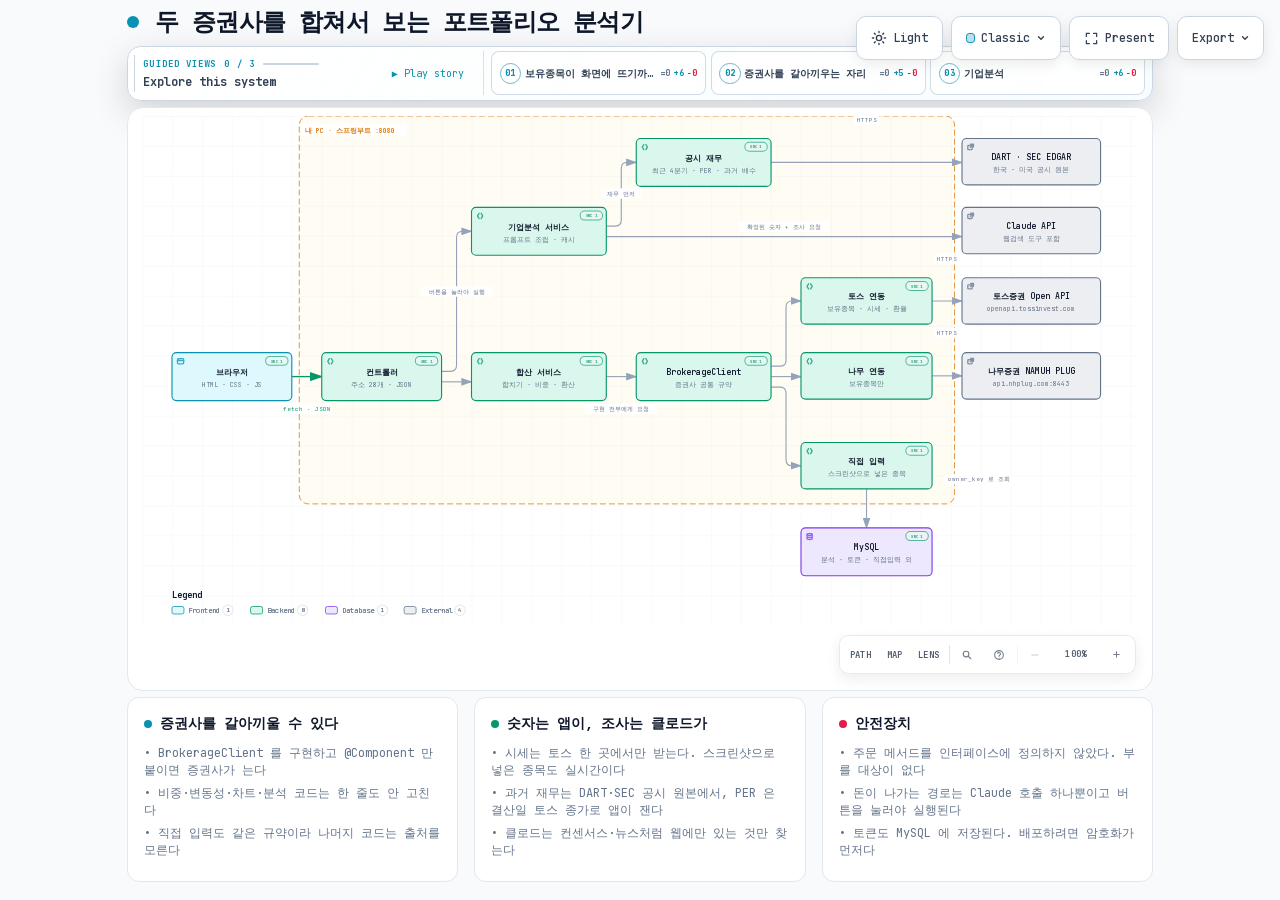
==== docs/diagrams/architecture.html @ fdf64164 "두 증권사를 합쳐서 보는 포트폴리오 분석기 저장소를 공개하면서 이력을 한 커밋으로 정리했습니다. 개발 과정은 docs/개발일지.md, 판단의 배경은 docs/결정기록.md 에 있습" ====
<!DOCTYPE html>
<html lang="en" data-theme="dark" data-preset="classic">
<head>
  <meta charset="UTF-8">
  <meta name="viewport" content="width=device-width, initial-scale=1.0">
  <meta name="generator" content="archify 2.17.0-dev.1">
  <title>두 증권사를 합쳐서 보는 포트폴리오 분석기 Diagram</title>
  <script>
    // Resolve the theme before first paint so light-preference users don't
    // see a dark flash. The toolbar script below re-applies with UI state.
    (function () {
      try {
        var theme = null;
        try {
          var param = new URLSearchParams(window.location.search).get('theme');
          if (param === 'light' || param === 'dark') theme = param;
          if (new URLSearchParams(window.location.search).get('embed') === '1') {
            document.documentElement.setAttribute('data-embed', 'true');
          }
          if (new URLSearchParams(window.location.search).get('present') === '1') {
            document.documentElement.setAttribute('data-present', 'true');
          }
        } catch (_) {}
        if (!theme) {
          try { theme = localStorage.getItem('archify-theme'); } catch (_) {}
        }
        if (theme !== 'light' && theme !== 'dark') {
          theme = window.matchMedia('(prefers-color-scheme: light)').matches ? 'light' : 'dark';
        }
        document.documentElement.setAttribute('data-theme', theme);
      } catch (_) {}
    })();
  </script>
  <style id="archify-fonts">
/*
JetBrains Mono variable WOFF2 subsets from Google Fonts service revision v24.
These fixed bytes are shared by the viewer and its SVG/raster exports.
No local() source: an installed copy must not override the bundled font.
Uncovered characters (including CJK) still use the system fallback stack.
Upstream: https://github.com/JetBrains/JetBrainsMono

cyrillic-ext    1664 bytes  sha256 9343de2ca5d9549f792e7962375af8efb0f320c7643bfd36c884b5a30e5c396f
cyrillic        8892 bytes  sha256 4995a9a43ac659ec32fcd8b463755cd6a07b31a6e6b3894a6a153b661cf490e2
greek           6800 bytes  sha256 49c3da6c9a2b279b0f1f860f5cfb1f5dc38d88a5c7be9c9b1837bbc4e3db6111
vietnamese      5872 bytes  sha256 d44eb1936043a56038eb02dd70b243f379bef65783f94ec12f277550720411f1
latin-ext      11596 bytes  sha256 9c38cb2d0d2d93c1ee6e21fa78db76f13ea7e15e15cc64214c7ca89b6aaa35c4
latin          31340 bytes  sha256 2c32b9b3ee358c119e210f6f5195f9bd34894d78a785ff2e95d60e718e400af4

Copyright 2020 The JetBrains Mono Project Authors (https://github.com/JetBrains/JetBrainsMono)

This Font Software is licensed under the SIL Open Font License, Version 1.1.
This license is copied below, and is also available with a FAQ at:
https://openfontlicense.org


-----------------------------------------------------------
SIL OPEN FONT LICENSE Version 1.1 - 26 February 2007
-----------------------------------------------------------

PREAMBLE
The goals of the Open Font License (OFL) are to stimulate worldwide
development of collaborative font projects, to support the font creation
efforts of academic and linguistic communities, and to provide a free and
open framework in which fonts may be shared and improved in partnership
with others.

The OFL allows the licensed fonts to be used, studied, modified and
redistributed freely as long as they are not sold by themselves. The
fonts, including any derivative works, can be bundled, embedded,
redistributed and/or sold with any software provided that any reserved
names are not used by derivative works. The fonts and derivatives,
however, cannot be released under any other type of license. The
requirement for fonts to remain under this license does not apply
to any document created using the fonts or their derivatives.

DEFINITIONS
"Font Software" refers to the set of files released by the Copyright
Holder(s) under this license and clearly marked as such. This may
include source files, build scripts and documentation.

"Reserved Font Name" refers to any names specified as such after the
copyright statement(s).

"Original Version" refers to the collection of Font Software components as
distributed by the Copyright Holder(s).

"Modified Version" refers to any derivative made by adding to, deleting,
or substituting -- in part or in whole -- any of the components of the
Original Version, by changing formats or by porting the Font Software to a
new environment.

"Author" refers to any designer, engineer, programmer, technical
writer or other person who contributed to the Font Software.

PERMISSION & CONDITIONS
Permission is hereby granted, free of charge, to any person obtaining
a copy of the Font Software, to use, study, copy, merge, embed, modify,
redistribute, and sell modified and unmodified copies of the Font
Software, subject to the following conditions:

1) Neither the Font Software nor any of its individual components,
in Original or Modified Versions, may be sold by itself.

2) Original or Modified Versions of the Font Software may be bundled,
redistributed and/or sold with any software, provided that each copy
contains the above copyright notice and this license. These can be
included either as stand-alone text files, human-readable headers or
in the appropriate machine-readable metadata fields within text or
binary files as long as those fields can be easily viewed by the user.

3) No Modified Version of the Font Software may use the Reserved Font
Name(s) unless explicit written permission is granted by the corresponding
Copyright Holder. This restriction only applies to the primary font name as
presented to the users.

4) The name(s) of the Copyright Holder(s) or the Author(s) of the Font
Software shall not be used to promote, endorse or advertise any
Modified Version, except to acknowledge the contribution(s) of the
Copyright Holder(s) and the Author(s) or with their explicit written
permission.

5) The Font Software, modified or unmodified, in part or in whole,
must be distributed entirely under this license, and must not be
distributed under any other license. The requirement for fonts to
remain under this license does not apply to any document created
using the Font Software.

TERMINATION
This license becomes null and void if any of the above conditions are
not met.

DISCLAIMER
THE FONT SOFTWARE IS PROVIDED "AS IS", WITHOUT WARRANTY OF ANY KIND,
EXPRESS OR IMPLIED, INCLUDING BUT NOT LIMITED TO ANY WARRANTIES OF
MERCHANTABILITY, FITNESS FOR A PARTICULAR PURPOSE AND NONINFRINGEMENT
OF COPYRIGHT, PATENT, TRADEMARK, OR OTHER RIGHT. IN NO EVENT SHALL THE
COPYRIGHT HOLDER BE LIABLE FOR ANY CLAIM, DAMAGES OR OTHER LIABILITY,
INCLUDING ANY GENERAL, SPECIAL, INDIRECT, INCIDENTAL, OR CONSEQUENTIAL
DAMAGES, WHETHER IN AN ACTION OF CONTRACT, TORT OR OTHERWISE, ARISING
FROM, OUT OF THE USE OR INABILITY TO USE THE FONT SOFTWARE OR FROM
OTHER DEALINGS IN THE FONT SOFTWARE.
*/
    /* cyrillic-ext */
    @font-face { font-family: 'JetBrains Mono'; font-style: normal; font-weight: 400 800; font-display: swap;
      src: url([data-uri]) format('woff2');
      unicode-range: U+0460-052F, U+1C80-1C8A, U+20B4, U+2DE0-2DFF, U+A640-A69F, U+FE2E-FE2F; }
    /* cyrillic */
    @font-face { font-family: 'JetBrains Mono'; font-style: normal; font-weight: 400 800; font-display: swap;
      src: url([data-uri]) format('woff2');
      unicode-range: U+0301, U+0400-045F, U+0490-0491, U+04B0-04B1, U+2116; }
    /* greek */
    @font-face { font-family: 'JetBrains Mono'; font-style: normal; font-weight: 400 800; font-display: swap;
      src: url([data-uri]) format('woff2');
      unicode-range: U+0370-0377, U+037A-037F, U+0384-038A, U+038C, U+038E-03A1, U+03A3-03FF; }
    /* vietnamese */
    @font-face { font-family: 'JetBrains Mono'; font-style: normal; font-weight: 400 800; font-display: swap;
      src: url([data-uri]) format('woff2');
      unicode-range: U+0102-0103, U+0110-0111, U+0128-0129, U+0168-0169, U+01A0-01A1, U+01AF-01B0, U+0300-0301, U+0303-0304, U+0308-0309, U+0323, U+0329, U+1EA0-1EF9, U+20AB; }
    /* latin-ext */
    @font-face { font-family: 'JetBrains Mono'; font-style: normal; font-weight: 400 800; font-display: swap;
      src: url([data-uri]) format('woff2');
      unicode-range: U+0100-02BA, U+02BD-02C5, U+02C7-02CC, U+02CE-02D7, U+02DD-02FF, U+0304, U+0308, U+0329, U+1D00-1DBF, U+1E00-1E9F, U+1EF2-1EFF, U+2020, U+20A0-20AB, U+20AD-20C0, U+2113, U+2C60-2C7F, U+A720-A7FF; }
    /* latin */
    @font-face { font-family: 'JetBrains Mono'; font-style: normal; font-weight: 400 800; font-display: swap;
      src: url([data-uri]) format('woff2');
      unicode-range: U+0000-00FF, U+0131, U+0152-0153, U+02BB-02BC, U+02C6, U+02DA, U+02DC, U+0304, U+0308, U+0329, U+2000-206F, U+20AC, U+2122, U+2191, U+2193, U+2212, U+2215, U+FEFF, U+FFFD; }
  </style>
  <style>
    /* ==========================================================
       THEME VARIABLES — switch by toggling [data-theme] on <html>
       ========================================================== */
    :root,
    [data-theme="dark"] {
      --bg: #020617;
      --grid: #1e293b;
      --text: #ffffff;
      --text-muted: #94a3b8;
      --text-dim: #475569;
      /* UI chrome and menu hints need more contrast than SVG .t-dim accents */
      --text-faint: #7d8da1;

      --panel: rgba(15, 23, 42, 0.5);
      --panel-border: #1e293b;
      --lane-fill: rgba(15, 23, 42, 0.22);
      --lane-stroke: #334155;

      --arrow: #64748b;
      --arrow-emphasis: #34d399;

      /* Opaque mask color used behind semi-transparent component fills
         so the arrows drawn underneath are properly hidden. */
      --mask: #0f172a;

      --frontend-fill:    rgba(8, 51, 68, 0.4);
      --frontend-stroke:  #22d3ee;
      --backend-fill:     rgba(6, 78, 59, 0.4);
      --backend-stroke:   #34d399;
      --database-fill:    rgba(76, 29, 149, 0.4);
      --database-stroke:  #a78bfa;
      --cloud-fill:       rgba(120, 53, 15, 0.3);
      --cloud-stroke:     #fbbf24;
      --security-fill:    rgba(136, 19, 55, 0.4);
      --security-stroke:  #fb7185;
      --messagebus-fill:  rgba(251, 146, 60, 0.3);
      --messagebus-stroke:#fb923c;
      --external-fill:    rgba(30, 41, 59, 0.5);
      --external-stroke:  #94a3b8;

      --toolbar-bg:       rgba(15, 23, 42, 0.8);
      --toolbar-border:   #334155;
      --toolbar-text:     #e2e8f0;
      --toolbar-hover:    rgba(15, 23, 42, 0.95);
      --toolbar-menu-bg:  #0f172a;
    }

    [data-theme="light"] {
      --bg: #f8fafc;
      --grid: #e2e8f0;
      --text: #0f172a;
      --text-muted: #64748b;
      --text-dim: #94a3b8;
      --text-faint: #64748b;

      --panel: #ffffff;
      --panel-border: #e2e8f0;
      --lane-fill: rgba(248, 250, 252, 0.65);
      --lane-stroke: #cbd5e1;

      --arrow: #94a3b8;
      --arrow-emphasis: #059669;

      --mask: #ffffff;

      --frontend-fill:    rgba(34, 211, 238, 0.15);
      --frontend-stroke:  #0891b2;
      --backend-fill:     rgba(52, 211, 153, 0.18);
      --backend-stroke:   #059669;
      --database-fill:    rgba(167, 139, 250, 0.2);
      --database-stroke:  #7c3aed;
      --cloud-fill:       rgba(251, 191, 36, 0.18);
      --cloud-stroke:     #d97706;
      --security-fill:    rgba(251, 113, 133, 0.15);
      --security-stroke:  #e11d48;
      --messagebus-fill:  rgba(251, 146, 60, 0.15);
      --messagebus-stroke:#ea580c;
      --external-fill:    rgba(148, 163, 184, 0.18);
      --external-stroke:  #64748b;

      --toolbar-bg:       rgba(255, 255, 255, 0.92);
      --toolbar-border:   #cbd5e1;
      --toolbar-text:     #334155;
      --toolbar-hover:    #ffffff;
      --toolbar-menu-bg:  #ffffff;
    }

    /* ==========================================================
       SIGNAL FLOW — an opt-in, motion-forward visual preset.
       The variables also target a standalone exported SVG, whose
       root carries data-preset and data-theme directly.
       ========================================================== */
    [data-preset="signal-flow"][data-theme="dark"] {
      --bg: #030711;
      --grid: #15233a;
      --panel: rgba(6, 14, 28, 0.78);
      --panel-border: #1d3350;
      --lane-fill: rgba(9, 22, 40, 0.5);
      --lane-stroke: #2c4564;
      --text: #f5fbff;
      --text-muted: #9eb0c7;
      --text-dim: #52667f;
      --text-faint: #7890ad;
      --mask: #07101e;
      --frontend-fill: rgba(6, 182, 212, 0.14);
      --frontend-stroke: #67e8f9;
      --backend-fill: rgba(16, 185, 129, 0.14);
      --backend-stroke: #5eead4;
      --database-fill: rgba(139, 92, 246, 0.16);
      --database-stroke: #c4b5fd;
      --cloud-fill: rgba(245, 158, 11, 0.13);
      --cloud-stroke: #fcd34d;
      --security-fill: rgba(244, 63, 94, 0.13);
      --security-stroke: #fda4af;
      --messagebus-fill: rgba(249, 115, 22, 0.13);
      --messagebus-stroke: #fdba74;
      --external-fill: rgba(71, 85, 105, 0.24);
      --external-stroke: #a5b4c7;
      --arrow: #7890ad;
      --arrow-emphasis: #2dd4bf;
      --toolbar-bg: rgba(7, 16, 30, 0.86);
      --toolbar-border: #29415f;
      --toolbar-menu-bg: #07101e;
    }

    [data-preset="signal-flow"][data-theme="light"] {
      --bg: #f4f9fc;
      --grid: #d4e5ee;
      --panel: rgba(255, 255, 255, 0.82);
      --panel-border: #bfd5e2;
      --lane-fill: rgba(232, 243, 248, 0.62);
      --lane-stroke: #a9c5d5;
      --text: #102638;
      --text-muted: #587287;
      --text-dim: #8aa2b4;
      --text-faint: #668397;
      --mask: #ffffff;
      --frontend-fill: rgba(6, 182, 212, 0.09);
      --frontend-stroke: #0789a1;
      --backend-fill: rgba(5, 150, 105, 0.09);
      --backend-stroke: #087f69;
      --database-fill: rgba(124, 58, 237, 0.09);
      --database-stroke: #7254c7;
      --cloud-fill: rgba(217, 119, 6, 0.08);
      --cloud-stroke: #b9670b;
      --security-fill: rgba(225, 29, 72, 0.08);
      --security-stroke: #c53a59;
      --messagebus-fill: rgba(234, 88, 12, 0.08);
      --messagebus-stroke: #c65f27;
      --external-fill: rgba(100, 116, 139, 0.1);
      --external-stroke: #607a8c;
      --arrow: #7b97aa;
      --arrow-emphasis: #0d9488;
    }

    /* ==========================================================
       BLUEPRINT — a review-first drafting preset for deployment,
       infrastructure, and technical design documentation. It keeps
       the same semantic palette and geometry while trading glow for
       precise grid contrast, squared materials, and drafting marks.
       ========================================================== */
    [data-preset="blueprint"][data-theme="dark"] {
      --bg: #06131f;
      --grid: #17425a;
      --panel: rgba(7, 27, 43, 0.9);
      --panel-border: #27627f;
      --lane-fill: rgba(10, 43, 66, 0.36);
      --lane-stroke: #34799a;
      --text: #e3f6ff;
      --text-muted: #91b8ca;
      --text-dim: #557e92;
      --text-faint: #739caf;
      --mask: #0a2031;
      --frontend-fill: rgba(26, 157, 193, 0.14);
      --frontend-stroke: #66d9ef;
      --backend-fill: rgba(31, 155, 124, 0.13);
      --backend-stroke: #69dfbd;
      --database-fill: rgba(120, 105, 196, 0.14);
      --database-stroke: #b4a8ff;
      --cloud-fill: rgba(197, 145, 43, 0.13);
      --cloud-stroke: #ffd166;
      --security-fill: rgba(199, 76, 104, 0.13);
      --security-stroke: #ff8da1;
      --messagebus-fill: rgba(207, 112, 49, 0.13);
      --messagebus-stroke: #ffad66;
      --external-fill: rgba(84, 119, 139, 0.18);
      --external-stroke: #a7cad9;
      --arrow: #78a3b7;
      --arrow-emphasis: #64dfc1;
      --toolbar-bg: rgba(7, 28, 45, 0.92);
      --toolbar-border: #34799a;
      --toolbar-text: #d8f3ff;
      --toolbar-hover: rgba(18, 58, 83, 0.95);
      --toolbar-menu-bg: #0a2031;
    }

    [data-preset="blueprint"][data-theme="light"] {
      --bg: #edf7fa;
      --grid: #b5d5e1;
      --panel: rgba(249, 253, 255, 0.94);
      --panel-border: #78aabd;
      --lane-fill: rgba(210, 232, 240, 0.42);
      --lane-stroke: #83b2c4;
      --text: #123344;
      --text-muted: #4e7486;
      --text-dim: #86a6b4;
      --text-faint: #668c9d;
      --mask: #f9fdff;
      --frontend-fill: rgba(8, 145, 178, 0.08);
      --frontend-stroke: #087f9c;
      --backend-fill: rgba(5, 128, 101, 0.08);
      --backend-stroke: #08755f;
      --database-fill: rgba(100, 75, 180, 0.08);
      --database-stroke: #6757a8;
      --cloud-fill: rgba(181, 120, 15, 0.08);
      --cloud-stroke: #a86609;
      --security-fill: rgba(190, 48, 80, 0.07);
      --security-stroke: #b32f50;
      --messagebus-fill: rgba(196, 81, 22, 0.07);
      --messagebus-stroke: #b65120;
      --external-fill: rgba(79, 112, 128, 0.08);
      --external-stroke: #506f7e;
      --arrow: #6d93a5;
      --arrow-emphasis: #087f69;
      --toolbar-bg: rgba(247, 252, 254, 0.94);
      --toolbar-border: #8ab5c5;
      --toolbar-text: #294f61;
      --toolbar-hover: #ffffff;
      --toolbar-menu-bg: #f9fdff;
    }

    /* ==========================================================
       EDITORIAL — a warm, publication-minded preset for design
       reviews, launch notes, and documentation. The diagram keeps
       the same semantic palette and exact geometry, but trades
       software chrome for paper, ink, ruled structure, and one
       restrained vermilion accent.
       ========================================================== */
    [data-preset="editorial"][data-theme="dark"] {
      --bg: #181611;
      --grid: #39342a;
      --panel: rgba(35, 31, 24, 0.96);
      --panel-border: #625a4a;
      --lane-fill: rgba(52, 46, 35, 0.46);
      --lane-stroke: #726957;
      --text: #f4eddf;
      --text-muted: #b9ae9b;
      --text-dim: #776e60;
      --text-faint: #9d917e;
      --mask: #231f18;
      --frontend-fill: rgba(43, 133, 142, 0.16);
      --frontend-stroke: #7fc6c7;
      --backend-fill: rgba(63, 132, 92, 0.16);
      --backend-stroke: #8fc29e;
      --database-fill: rgba(117, 91, 141, 0.17);
      --database-stroke: #c0a4d0;
      --cloud-fill: rgba(170, 119, 49, 0.16);
      --cloud-stroke: #d8ad68;
      --security-fill: rgba(157, 69, 65, 0.17);
      --security-stroke: #df9085;
      --messagebus-fill: rgba(174, 79, 42, 0.16);
      --messagebus-stroke: #df946f;
      --external-fill: rgba(126, 115, 96, 0.18);
      --external-stroke: #b8ad99;
      --arrow: #948978;
      --arrow-emphasis: #dd6b3d;
      --toolbar-bg: rgba(35, 31, 24, 0.92);
      --toolbar-border: #625a4a;
      --toolbar-text: #eee5d5;
      --toolbar-hover: #302a20;
      --toolbar-menu-bg: #231f18;
    }

    [data-preset="editorial"][data-theme="light"] {
      --bg: #f2eee5;
      --grid: #d8d0c2;
      --panel: rgba(251, 248, 241, 0.97);
      --panel-border: #c4b9a6;
      --lane-fill: rgba(229, 221, 207, 0.42);
      --lane-stroke: #b8aa94;
      --text: #242018;
      --text-muted: #6f6658;
      --text-dim: #a09788;
      --text-faint: #817767;
      --mask: #fbf8f1;
      --frontend-fill: rgba(31, 117, 126, 0.09);
      --frontend-stroke: #287e84;
      --backend-fill: rgba(42, 119, 75, 0.09);
      --backend-stroke: #397b53;
      --database-fill: rgba(105, 75, 130, 0.09);
      --database-stroke: #765d86;
      --cloud-fill: rgba(157, 103, 31, 0.1);
      --cloud-stroke: #9a671f;
      --security-fill: rgba(153, 58, 52, 0.09);
      --security-stroke: #9e463f;
      --messagebus-fill: rgba(182, 70, 27, 0.09);
      --messagebus-stroke: #ad4b25;
      --external-fill: rgba(101, 91, 75, 0.09);
      --external-stroke: #746b5e;
      --arrow: #8a806f;
      --arrow-emphasis: #bb4c23;
      --toolbar-bg: rgba(251, 248, 241, 0.94);
      --toolbar-border: #c4b9a6;
      --toolbar-text: #40392f;
      --toolbar-hover: #fffdf8;
      --toolbar-menu-bg: #fbf8f1;
    }

    * { margin: 0; padding: 0; box-sizing: border-box; }

    body {
      font-family: 'JetBrains Mono', ui-monospace, SFMono-Regular, Menlo, Consolas, 'DejaVu Sans Mono', 'Liberation Mono', 'Noto Sans Mono CJK SC', 'PingFang SC', 'Hiragino Sans GB', 'Microsoft YaHei', monospace;
      background: var(--bg);
      min-height: 100vh;
      padding: 2rem;
      color: var(--text);
      transition: background 0.2s ease, color 0.2s ease;
    }

    html[data-preset="signal-flow"] body {
      background-image:
        radial-gradient(circle at 18% -8%, rgba(34, 211, 238, 0.14), transparent 34rem),
        radial-gradient(circle at 92% 18%, rgba(139, 92, 246, 0.12), transparent 30rem);
      background-attachment: fixed;
    }
    html[data-preset="signal-flow"][data-theme="light"] body {
      background-image:
        radial-gradient(circle at 18% -8%, rgba(6, 182, 212, 0.12), transparent 34rem),
        radial-gradient(circle at 92% 18%, rgba(139, 92, 246, 0.08), transparent 30rem);
    }
    html[data-preset="blueprint"] body {
      background-image:
        linear-gradient(var(--grid) 1px, transparent 1px),
        linear-gradient(90deg, var(--grid) 1px, transparent 1px);
      background-size: 32px 32px;
      background-position: -1px -1px;
      background-attachment: fixed;
    }
    html[data-preset="editorial"] body {
      background-image:
        linear-gradient(90deg, transparent 0, transparent 5.4rem, color-mix(in srgb, var(--security-stroke) 18%, transparent) 5.4rem, color-mix(in srgb, var(--security-stroke) 18%, transparent) calc(5.4rem + 1px), transparent calc(5.4rem + 1px)),
        repeating-linear-gradient(0deg, transparent 0, transparent 31px, color-mix(in srgb, var(--grid) 36%, transparent) 31px, color-mix(in srgb, var(--grid) 36%, transparent) 32px);
      background-attachment: fixed;
    }

    /* Gallery/embed mode keeps the generated artifact as the source of truth
       while presenting only its diagram surface inside a proof card. */
    html[data-embed="true"] body {
      min-height: 0;
      padding: 0;
      overflow: hidden;
      background: var(--bg);
      background-image: none;
    }
    html[data-embed="true"] .toolbar,
    html[data-embed="true"] .header,
    html[data-embed="true"] .cards,
    html[data-embed="true"] .diagram-nav,
    html[data-embed="true"] .overview-map,
    html[data-embed="true"] .focus-chip,
    html[data-embed="true"] .route-probe,
    html[data-embed="true"] .semantic-lens,
    html[data-embed="true"] .diagram-guide,
    html[data-embed="true"] .node-finder,
    html[data-embed="true"] .guided-views { display: none !important; }
    html[data-embed="true"] .container { max-width: none; }
    html[data-embed="true"] .diagram-container {
      padding: 0.5rem;
      border: 0;
      border-radius: 0;
      box-shadow: none;
    }
    html[data-embed="true"] .diagram-container svg { min-width: 0; }

    /* Share Chapter Cue lives in the HTML viewer layer, not inside the SVG.
       It gives one-shot embeds a title, authored note, truthful stop order,
       and lifecycle state while canonical diagram geometry stays untouched. */
    .share-chapter-cue { display: none; }
    html[data-embed="true"][data-share-playback="true"] .share-chapter-cue:not([hidden]),
    html[data-embed="true"][data-share-moment="true"] .share-chapter-cue:not([hidden]) {
      position: absolute;
      z-index: 18;
      top: 0.85rem;
      left: 50%;
      display: grid;
      grid-template-columns: auto minmax(9rem, 13.5rem) minmax(0, 1fr);
      align-items: center;
      gap: 0.45rem 0.85rem;
      width: min(52rem, calc(100% - 1.5rem));
      min-height: 3.35rem;
      padding: 0.55rem 0.75rem 0.65rem;
      overflow: hidden;
      border: 1px solid color-mix(in srgb, var(--frontend-stroke) 42%, var(--toolbar-border));
      border-radius: 0.75rem;
      background:
        linear-gradient(115deg, color-mix(in srgb, var(--frontend-fill) 52%, transparent), transparent 45%),
        color-mix(in srgb, var(--toolbar-menu-bg) 92%, transparent);
      color: var(--toolbar-text);
      box-shadow: 0 14px 42px rgba(0, 0, 0, 0.3), inset 0 1px 0 rgba(255, 255, 255, 0.045);
      backdrop-filter: blur(16px);
      pointer-events: none;
      animation: archify-share-cue-enter 280ms cubic-bezier(0.22, 1, 0.36, 1) both;
    }
    html[data-preset="blueprint"] .share-chapter-cue {
      border-radius: 0.2rem;
      background:
        linear-gradient(90deg, color-mix(in srgb, var(--frontend-fill) 46%, transparent), transparent 36%),
        var(--toolbar-menu-bg);
      box-shadow: 0 10px 28px rgba(0, 0, 0, 0.2);
      backdrop-filter: none;
    }
    html[data-preset="editorial"] .share-chapter-cue {
      border-color: var(--panel-border);
      background:
        linear-gradient(90deg, color-mix(in srgb, var(--security-fill) 58%, transparent), transparent 42%),
        var(--toolbar-menu-bg);
      box-shadow: 0 10px 30px color-mix(in srgb, #000 18%, transparent);
      backdrop-filter: none;
    }
    html[data-preset="editorial"] .share-chapter-state { color: var(--arrow-emphasis); }
    html[data-preset="editorial"] .share-chapter-state::before {
      border-radius: 0;
      box-shadow: none;
      transform: rotate(45deg) scale(0.8);
    }
    .share-chapter-index {
      display: grid;
      gap: 0.12rem;
      min-width: 5rem;
      padding-right: 0.75rem;
      border-right: 1px solid var(--toolbar-border);
    }
    .share-chapter-state {
      display: inline-flex;
      align-items: center;
      gap: 0.36rem;
      color: var(--frontend-stroke);
      font-size: 0.5rem;
      font-weight: 800;
      letter-spacing: 0.14em;
      text-transform: uppercase;
    }
    .share-chapter-state::before {
      width: 0.38rem;
      height: 0.38rem;
      border-radius: 50%;
      background: currentColor;
      box-shadow: 0 0 10px currentColor;
      content: '';
    }
    .share-chapter-cue[data-state="playing"] .share-chapter-state::before {
      animation: archify-share-cue-pulse 1.15s ease-in-out infinite;
    }
    .share-chapter-count {
      color: var(--text-faint);
      font-size: 0.5rem;
      font-weight: 700;
      letter-spacing: 0.08em;
      text-transform: uppercase;
    }
    .share-chapter-copy { min-width: 0; }
    .share-chapter-copy strong,
    .share-chapter-copy small,
    .share-chapter-route {
      display: block;
      overflow: hidden;
      text-overflow: ellipsis;
      white-space: nowrap;
    }
    .share-chapter-copy strong {
      color: var(--toolbar-text);
      font-size: 0.6875rem;
      line-height: 1.35;
    }
    .share-chapter-copy small {
      margin-top: 0.08rem;
      color: var(--text-muted);
      font-size: 0.5rem;
      line-height: 1.35;
    }
    .share-chapter-route {
      color: color-mix(in srgb, var(--frontend-stroke) 76%, var(--text-muted));
      font-size: 0.5625rem;
      font-weight: 650;
      letter-spacing: 0.015em;
      text-align: right;
    }
    .share-chapter-progress {
      position: absolute;
      right: 0;
      bottom: 0;
      left: 0;
      height: 2px;
      overflow: hidden;
      background: color-mix(in srgb, var(--toolbar-border) 72%, transparent);
    }
    .share-chapter-progress span {
      display: block;
      width: 100%;
      height: 100%;
      background: linear-gradient(90deg, var(--frontend-stroke), var(--database-stroke));
      box-shadow: 0 0 12px var(--frontend-stroke);
      transform: scaleX(0);
      transform-origin: left center;
    }

    /* Presentation Stage is a viewer-only layer: it gives the live diagram
       the viewport while keeping guided views, theme, focus, and exports real.
       Embed mode wins when both query parameters are present. */
    html[data-present="true"]:not([data-embed="true"]) body {
      height: 100dvh;
      min-height: 0;
      padding: 1rem;
      overflow: hidden;
    }
    html[data-present="true"]:not([data-embed="true"]) .container {
      display: flex;
      flex-direction: column;
      gap: 0.75rem;
      width: 100%;
      max-width: none;
      height: calc(100dvh - 2rem);
    }
    html[data-present="true"]:not([data-embed="true"]) .header {
      flex: none;
      min-width: 0;
      margin: 0;
      padding-right: 23rem;
    }
    html[data-present="true"]:not([data-embed="true"]) .header-row { margin-bottom: 0.25rem; }
    html[data-present="true"]:not([data-embed="true"]) .subtitle {
      overflow: hidden;
      text-overflow: ellipsis;
      white-space: nowrap;
    }
    html[data-present="true"]:not([data-embed="true"]) .guided-views {
      flex: none;
      margin-bottom: 0;
    }
    html[data-present="true"]:not([data-embed="true"]) .diagram-container {
      display: flex;
      flex: 1 1 auto;
      align-items: center;
      justify-content: center;
      min-height: 0;
      padding: 0.75rem;
      padding-bottom: calc(0.75rem + var(--archify-nav-reserve));
    }
    html[data-present="true"]:not([data-embed="true"]) .diagram-container > svg {
      flex: 1 1 auto;
      height: 100%;
      min-height: 0;
      width: 100%;
      min-width: 0;
    }
    html[data-present="true"]:not([data-embed="true"]) .cards { display: none; }
    html[data-present="true"]:not([data-embed="true"]) #btn-present {
      border-color: var(--frontend-stroke);
      color: var(--frontend-stroke);
    }

    /* The reader owns only the outer scale. Wide diagrams keep one authored
       SVG/viewBox while the runtime chooses a desktop width from the actual
       vertical budget. This avoids device-specific files and breakpoint
       jumps between a laptop and a tall monitor. */
    .container {
      width: 100%;
      max-width: var(--archify-reader-width, 1440px);
      margin: 0 auto;
    }
    @media (min-width: 768px) and (max-height: 920px) {
      .header { margin-bottom: 1rem; }
      .diagram-container { padding: 1rem; }
      .cards { margin-top: 1rem; }
      .card { padding: 1rem; }
    }

    .header { margin-bottom: 1.5rem; padding-right: 29.5rem; }

    html[data-preset="signal-flow"] .header,
    html[data-preset="blueprint"] .header,
    html[data-preset="editorial"] .header { padding-right: 29.5rem; }

    .header-row {
      display: flex;
      align-items: center;
      gap: 1rem;
      margin-bottom: 0.5rem;
    }

    .pulse-dot {
      width: 12px;
      height: 12px;
      background: var(--frontend-stroke);
      border-radius: 50%;
      animation: none;
    }

    html[data-motion-capable="true"] .pulse-dot { animation: pulse 2s infinite; }

    @keyframes pulse {
      0%, 100% { opacity: 1; }
      50% { opacity: 0.5; }
    }

    h1 {
      font-size: 1.5rem;
      font-weight: 700;
      letter-spacing: -0.025em;
    }

    .subtitle {
      color: var(--text-muted);
      font-size: 0.875rem;
      margin-left: 1.75rem;
    }

    html[data-preset="signal-flow"] .header-row::after {
      content: attr(data-preset-badge-signal-flow);
      margin-left: auto;
      color: var(--frontend-stroke);
      border: 1px solid var(--frontend-stroke);
      border-radius: 999px;
      padding: 0.28rem 0.6rem;
      font-size: 0.625rem;
      letter-spacing: 0.12em;
      opacity: 0.82;
      box-shadow: 0 0 20px rgba(34, 211, 238, 0.12);
      white-space: nowrap;
    }

    html[data-preset="blueprint"] .pulse-dot {
      width: 10px;
      height: 10px;
      border: 1px solid var(--frontend-stroke);
      border-radius: 1px;
      background: transparent;
      box-shadow: inset 0 0 0 2px var(--bg);
      transform: rotate(45deg);
      animation: none;
    }
    html[data-preset="blueprint"] .header-row::after {
      content: attr(data-preset-badge-blueprint);
      margin-left: auto;
      padding: 0.28rem 0.55rem;
      border-top: 1px solid var(--frontend-stroke);
      border-bottom: 1px solid var(--frontend-stroke);
      color: var(--frontend-stroke);
      font-size: 0.5625rem;
      font-weight: 700;
      letter-spacing: 0.14em;
      white-space: nowrap;
    }

    html[data-preset="editorial"] h1,
    html[data-preset="editorial"] .card h3 {
      font-family: Georgia, 'Times New Roman', 'Songti SC', STSong, serif;
      letter-spacing: -0.02em;
    }
    html[data-preset="editorial"] h1 { font-size: 1.72rem; font-weight: 600; }
    html[data-preset="editorial"] .pulse-dot {
      width: 9px;
      height: 9px;
      border: 1px solid var(--arrow-emphasis);
      border-radius: 0;
      background: var(--arrow-emphasis);
      box-shadow: 0 0 0 3px color-mix(in srgb, var(--arrow-emphasis) 14%, transparent);
      transform: rotate(45deg);
      animation: none;
    }
    html[data-preset="editorial"] .header-row::after {
      content: attr(data-preset-badge-editorial);
      margin-left: auto;
      padding: 0.32rem 0 0.24rem;
      border-bottom: 2px solid var(--arrow-emphasis);
      color: var(--arrow-emphasis);
      font-family: Georgia, 'Times New Roman', serif;
      font-size: 0.625rem;
      font-style: italic;
      font-weight: 600;
      letter-spacing: 0.08em;
      white-space: nowrap;
    }

    .diagram-container {
      --archify-nav-reserve: 0px;
      background: var(--panel);
      border-radius: 1rem;
      border: 1px solid var(--panel-border);
      padding: 1.5rem;
      padding-bottom: calc(1.5rem + var(--archify-nav-reserve));
      overflow: hidden;
      position: relative;
    }

    html[data-preset="signal-flow"] .diagram-container {
      position: relative;
      overflow: hidden;
      background: linear-gradient(180deg, rgba(8, 20, 38, 0.82), rgba(3, 8, 18, 0.94));
      box-shadow: inset 0 1px 0 rgba(255, 255, 255, 0.04), 0 28px 80px rgba(0, 0, 0, 0.34);
    }
    html[data-preset="signal-flow"][data-theme="light"] .diagram-container {
      background: linear-gradient(180deg, rgba(255, 255, 255, 0.9), rgba(237, 246, 250, 0.94));
      box-shadow: inset 0 1px 0 rgba(255, 255, 255, 0.72), 0 24px 60px rgba(45, 78, 99, 0.12);
    }
    html[data-preset="blueprint"] .diagram-container {
      border-color: var(--panel-border);
      border-radius: 0.35rem;
      background: var(--panel);
      box-shadow:
        inset 0 0 0 1px color-mix(in srgb, var(--panel-border) 34%, transparent),
        0 18px 48px rgba(0, 0, 0, 0.16);
    }
    html[data-preset="blueprint"] .diagram-container::after {
      content: "";
      position: absolute;
      z-index: 10;
      inset: 0.7rem;
      pointer-events: none;
      background:
        linear-gradient(var(--frontend-stroke), var(--frontend-stroke)) left top / 1.35rem 1px no-repeat,
        linear-gradient(var(--frontend-stroke), var(--frontend-stroke)) left top / 1px 1.35rem no-repeat,
        linear-gradient(var(--frontend-stroke), var(--frontend-stroke)) right top / 1.35rem 1px no-repeat,
        linear-gradient(var(--frontend-stroke), var(--frontend-stroke)) right top / 1px 1.35rem no-repeat,
        linear-gradient(var(--frontend-stroke), var(--frontend-stroke)) left bottom / 1.35rem 1px no-repeat,
        linear-gradient(var(--frontend-stroke), var(--frontend-stroke)) left bottom / 1px 1.35rem no-repeat,
        linear-gradient(var(--frontend-stroke), var(--frontend-stroke)) right bottom / 1.35rem 1px no-repeat,
        linear-gradient(var(--frontend-stroke), var(--frontend-stroke)) right bottom / 1px 1.35rem no-repeat;
      opacity: 0.58;
    }
    html[data-preset="editorial"] .diagram-container {
      overflow: hidden;
      border-color: var(--panel-border);
      border-radius: 0.38rem;
      background:
        linear-gradient(90deg, color-mix(in srgb, var(--security-fill) 58%, transparent), transparent 12%),
        var(--panel);
      box-shadow:
        0 1px 0 color-mix(in srgb, var(--text) 6%, transparent),
        0 18px 48px color-mix(in srgb, #000 19%, transparent);
    }
    html[data-preset="editorial"] .diagram-container::after {
      position: absolute;
      z-index: 10;
      top: 0.72rem;
      right: 1.25rem;
      padding: 0.2rem 0.52rem;
      border: 1px solid var(--panel-border);
      background: var(--panel);
      color: var(--arrow-emphasis);
      content: attr(data-preset-badge-editorial-plate);
      font-family: Georgia, 'Times New Roman', serif;
      font-size: 0.52rem;
      font-style: italic;
      font-weight: 600;
      letter-spacing: 0.09em;
      pointer-events: none;
    }
    html[data-embed="true"][data-preset="editorial"] .diagram-container::after { display: none; }
    html[data-motion-capable="true"][data-preset="signal-flow"][data-ambient-motion="running"] .diagram-container::before {
      content: "";
      position: absolute;
      inset: 0;
      pointer-events: none;
      background: linear-gradient(115deg, transparent 28%, rgba(103, 232, 249, 0.035) 48%, transparent 68%);
      transform: translateX(-70%);
      animation: archify-signal-scan 4.8s ease-in-out 1 both;
    }

    /* Motion Governor gives the reader a real static state and gives the
       strongest semantic action the only motion budget. Atmosphere resets to
       its authored base instead of freezing mid-cycle. Static artifacts never
       start a decorative pulse or scan. */
    html:not([data-motion-capable="true"]) svg[data-animation="trace"] [data-animate] {
      animation: none !important;
    }
    html[data-motion="still"] .pulse-dot,
    html[data-motion="still"] .diagram-container::before,
    html[data-motion="still"] svg[data-animation="trace"] [data-animate],
    html[data-motion-owner] .pulse-dot,
    html[data-motion-owner] .diagram-container::before,
    html[data-motion-owner] svg[data-animation="trace"] [data-animate],
    html[data-embed="true"] .pulse-dot,
    html[data-embed="true"] .diagram-container::before,
    html[data-share-playback="true"] .pulse-dot,
    html[data-share-playback="true"] .diagram-container::before,
    html[data-document-hidden="true"] .pulse-dot,
    html[data-document-hidden="true"] .diagram-container::before,
    html[data-document-hidden="true"] svg[data-animation="trace"] [data-animate] {
      animation: none !important;
    }
    html[data-motion="still"] .diagram-container::before,
    html[data-motion-owner] .diagram-container::before,
    html[data-embed="true"] .diagram-container::before,
    html[data-share-playback="true"] .diagram-container::before {
      opacity: 0;
    }
    html[data-motion="still"] .guided-view-progress span,
    html[data-motion="still"] .guided-story-caption,
    html[data-motion="still"] .story-trail-flow,
    html[data-motion="still"] .intent-trace-flow,
    html[data-motion="still"] .route-probe-flow,
    html[data-motion="still"] .route-journey-flow,
    html[data-motion="still"] .semantic-lens-flow,
    html[data-motion="still"] .diagram-guide,
    html[data-motion="still"] [data-story-step],
    html[data-motion="still"] .overview-map-live,
    html[data-motion="still"] .guided-view-stop,
    html[data-motion="still"] .share-chapter-cue,
    html[data-motion="still"] .share-chapter-state::before,
    html[data-motion="still"] .share-chapter-progress span,
    html[data-document-hidden="true"] .guided-view-progress span,
    html[data-document-hidden="true"] .story-trail-flow,
    html[data-document-hidden="true"] .intent-trace-flow,
    html[data-document-hidden="true"] .route-probe-flow,
    html[data-document-hidden="true"] .route-journey-flow,
    html[data-document-hidden="true"] .semantic-lens-flow,
    html[data-document-hidden="true"] .diagram-guide,
    html[data-document-hidden="true"] [data-story-step],
    html[data-document-hidden="true"] .overview-map-live,
    html[data-document-hidden="true"] .guided-view-stop,
    html[data-document-hidden="true"] .share-chapter-cue,
    html[data-document-hidden="true"] .share-chapter-state::before,
    html[data-document-hidden="true"] .share-chapter-progress span {
      animation: none !important;
    }
    html[data-motion="still"] .guided-view-progress span {
      transform: scaleX(1) !important;
    }
    html[data-motion="still"] svg[data-story-playing="true"] .story-trail-flow {
      stroke-dasharray: none;
      stroke-dashoffset: 0;
      opacity: 0.55;
    }
    html[data-motion="still"] .intent-trace-flow,
    html[data-motion="still"] .route-probe-flow {
      stroke-dasharray: none;
      stroke-dashoffset: 0;
      opacity: 0.72;
    }
    html[data-motion="still"] .route-journey-overlay,
    html[data-document-hidden="true"] .route-journey-overlay { display: none !important; }
    html[data-motion="still"] .relationship-pulse-overlay,
    html[data-motion="still"] .story-carrier-overlay,
    html[data-document-hidden="true"] .story-carrier-overlay { display: none !important; }
    html[data-motion="still"] .chapter-handoff-overlay { display: none !important; }
    html[data-motion="still"] .chapter-handoff-anchor { animation: none !important; }
    html[data-motion="still"] .guided-view-chapter,
    html[data-motion="still"] svg [data-node-id],
    html[data-motion="still"] svg [data-edge-from],
    html[data-motion="still"] svg [data-detail],
    html[data-motion="still"] svg [data-detail-anchor],
    html[data-motion="still"] svg [data-legend-hit],
    html[data-motion="still"] svg {
      transition: none !important;
    }

    svg {
      width: 100%;
      min-width: min(900px, 100%);
      display: block;
      transform-origin: 0 0;
      transition: transform 0.18s ease;
    }

    .diagram-container.is-camera-moving svg {
      transition: transform 0.42s cubic-bezier(0.22, 1, 0.36, 1);
    }
    .diagram-container.is-camera-transaction svg { transition: none; }
    .diagram-container.is-pannable { cursor: grab; }
    .diagram-container.is-panning { cursor: grabbing; user-select: none; }
    .diagram-container.is-panning svg { transition: none; }

    .diagram-nav {
      position: absolute;
      right: 1rem;
      bottom: 1rem;
      z-index: 12;
      display: inline-flex;
      align-items: center;
      max-width: calc(100% - 2rem);
      padding: 0.15rem;
      gap: 0;
      overflow-x: auto;
      border: 1px solid color-mix(in srgb, var(--toolbar-border) 48%, transparent);
      border-radius: 0.58rem;
      background: color-mix(in srgb, var(--toolbar-bg) 82%, transparent);
      box-shadow: 0 5px 14px rgba(0, 0, 0, 0.07);
      backdrop-filter: blur(10px);
      scrollbar-width: none;
    }
    .diagram-nav::-webkit-scrollbar { display: none; }
    .diagram-nav button,
    .focus-chip button,
    .guided-views button {
      border: 0;
      background: transparent;
      color: var(--toolbar-text);
      font: inherit;
      cursor: pointer;
    }
    .diagram-nav button {
      min-width: 2rem;
      height: 2rem;
      padding: 0 0.35rem;
      border-radius: 0.35rem;
      color: color-mix(in srgb, var(--toolbar-text) 68%, transparent);
      font-size: 0.56rem;
      font-weight: 600;
      letter-spacing: 0.02em;
      transition: background 0.15s, color 0.15s;
    }
    .diagram-nav button:hover,
    .diagram-nav button:focus-visible,
    .focus-chip button:hover,
    .focus-chip button:focus-visible,
    .guided-views button:hover,
    .guided-views button:focus-visible { background: var(--toolbar-hover); }
    .diagram-nav button:focus-visible,
    .focus-chip button:focus-visible,
    .guided-views button:focus-visible {
      outline: 2px solid var(--frontend-stroke);
      outline-offset: 1px;
    }
    .diagram-nav button:disabled { opacity: 0.38; cursor: default; }
    .diagram-nav button:disabled:hover { background: transparent; }
    .diagram-nav #btn-route-probe,
    .diagram-nav #btn-overview-map,
    .diagram-nav #btn-semantic-lens {
      min-width: auto;
      padding-inline: 0.5rem;
      color: color-mix(in srgb, var(--toolbar-text) 86%, transparent);
      font-weight: 650;
    }
    .diagram-nav #btn-node-finder,
    .diagram-nav [data-view="out"] {
      position: relative;
      margin-left: 0.25rem;
    }
    .diagram-nav #btn-node-finder::before,
    .diagram-nav [data-view="out"]::before {
      position: absolute;
      top: 0.4rem;
      bottom: 0.4rem;
      left: -0.13rem;
      width: 1px;
      background: color-mix(in srgb, var(--toolbar-border) 62%, transparent);
      content: "";
      pointer-events: none;
    }
    .diagram-nav-icon {
      display: block;
      width: 0.72rem;
      height: 0.72rem;
      margin: auto;
      background: currentColor;
      -webkit-mask-position: center;
      -webkit-mask-repeat: no-repeat;
      -webkit-mask-size: contain;
      mask-position: center;
      mask-repeat: no-repeat;
      mask-size: contain;
    }
    .diagram-nav-icon.find {
      -webkit-mask-image: url("data:image/svg+xml,%3Csvg xmlns='http://www.w3.org/2000/svg' viewBox='0 0 20 20'%3E%3Ccircle cx='8.5' cy='8.5' r='4.5' fill='none' stroke='black' stroke-width='1.8'/%3E%3Cpath d='m12 12 4 4' fill='none' stroke='black' stroke-width='1.8' stroke-linecap='round'/%3E%3C/svg%3E");
      mask-image: url("data:image/svg+xml,%3Csvg xmlns='http://www.w3.org/2000/svg' viewBox='0 0 20 20'%3E%3Ccircle cx='8.5' cy='8.5' r='4.5' fill='none' stroke='black' stroke-width='1.8'/%3E%3Cpath d='m12 12 4 4' fill='none' stroke='black' stroke-width='1.8' stroke-linecap='round'/%3E%3C/svg%3E");
    }
    .diagram-nav-icon.guide {
      -webkit-mask-image: url("data:image/svg+xml,%3Csvg xmlns='http://www.w3.org/2000/svg' viewBox='0 0 20 20'%3E%3Ccircle cx='10' cy='10' r='7' fill='none' stroke='black' stroke-width='1.7'/%3E%3Cpath d='M7.8 7.3a2.4 2.4 0 014.6.9c0 1.8-2.4 2-2.4 3.7M10 14.9h.01' fill='none' stroke='black' stroke-width='1.7' stroke-linecap='round'/%3E%3C/svg%3E");
      mask-image: url("data:image/svg+xml,%3Csvg xmlns='http://www.w3.org/2000/svg' viewBox='0 0 20 20'%3E%3Ccircle cx='10' cy='10' r='7' fill='none' stroke='black' stroke-width='1.7'/%3E%3Cpath d='M7.8 7.3a2.4 2.4 0 014.6.9c0 1.8-2.4 2-2.4 3.7M10 14.9h.01' fill='none' stroke='black' stroke-width='1.7' stroke-linecap='round'/%3E%3C/svg%3E");
    }
    .diagram-nav-icon.minus {
      -webkit-mask-image: url("data:image/svg+xml,%3Csvg xmlns='http://www.w3.org/2000/svg' viewBox='0 0 20 20'%3E%3Cpath d='M5 10h10' fill='none' stroke='black' stroke-width='1.8' stroke-linecap='round'/%3E%3C/svg%3E");
      mask-image: url("data:image/svg+xml,%3Csvg xmlns='http://www.w3.org/2000/svg' viewBox='0 0 20 20'%3E%3Cpath d='M5 10h10' fill='none' stroke='black' stroke-width='1.8' stroke-linecap='round'/%3E%3C/svg%3E");
    }
    .diagram-nav-icon.plus {
      -webkit-mask-image: url("data:image/svg+xml,%3Csvg xmlns='http://www.w3.org/2000/svg' viewBox='0 0 20 20'%3E%3Cpath d='M10 5v10M5 10h10' fill='none' stroke='black' stroke-width='1.8' stroke-linecap='round'/%3E%3C/svg%3E");
      mask-image: url("data:image/svg+xml,%3Csvg xmlns='http://www.w3.org/2000/svg' viewBox='0 0 20 20'%3E%3Cpath d='M10 5v10M5 10h10' fill='none' stroke='black' stroke-width='1.8' stroke-linecap='round'/%3E%3C/svg%3E");
    }
    .diagram-nav [data-view="reset"] {
      display: inline-flex;
      align-items: center;
      justify-content: center;
      gap: 0.2rem;
      min-width: 3.1rem;
      padding-inline: 0.35rem;
    }
    .diagram-nav [data-view="reset"][data-detail-visible] {
      min-width: 3.8rem;
    }
    .diagram-nav-detail {
      color: color-mix(in srgb, var(--toolbar-text) 52%, transparent);
      font-size: 0.44rem;
      font-weight: 700;
      line-height: 1;
      letter-spacing: 0.07em;
    }
    .diagram-nav-percent {
      color: color-mix(in srgb, var(--toolbar-text) 84%, transparent);
      font-size: 0.55rem;
      font-weight: 650;
      line-height: 1;
    }
    .diagram-container[data-camera-indicator="true"] .diagram-nav-detail,
    .diagram-container[data-camera-indicator="true"] .diagram-nav-percent { color: var(--frontend-stroke); }
    .diagram-nav #btn-diagram-guide[aria-expanded="true"] {
      color: var(--cloud-stroke);
      background: var(--toolbar-hover);
    }

    /* Semantic Radar is a deliberately simplified, viewer-only overview. It
       uses authored node bounds and the live camera viewport rather than
       cloning the canonical SVG, so IDs, filters, animation, and export state
       stay singular and deterministic. */
    .overview-map {
      position: absolute;
      right: 1rem;
      bottom: calc(4.15rem + var(--archify-nav-reserve));
      z-index: 12;
      width: 11.25rem;
      overflow: hidden;
      border: 1px solid color-mix(in srgb, var(--frontend-stroke) 52%, var(--toolbar-border));
      border-radius: 0.78rem;
      background: var(--toolbar-menu-bg);
      color: var(--toolbar-text);
      box-shadow: 0 16px 42px rgba(0, 0, 0, 0.3);
      backdrop-filter: blur(16px);
      font-size: 0.625rem;
    }
    .overview-map[hidden] { display: none; }
    .overview-map[data-docked="true"] {
      position: fixed;
      right: var(--archify-radar-right, 1rem);
      top: var(--archify-radar-top, 1rem);
      bottom: auto;
    }
    .overview-map[data-docked="true"][data-dock-side="left"] {
      right: auto;
      left: var(--archify-radar-left, 1rem);
    }
    html[data-preset="blueprint"] .overview-map { border-radius: 0.28rem; }
    .overview-map-head {
      display: grid;
      grid-template-columns: auto minmax(0, 1fr) auto;
      align-items: center;
      gap: 0.45rem;
      min-height: 2.25rem;
      padding: 0.42rem 0.48rem 0.38rem 0.55rem;
      border-bottom: 1px solid var(--toolbar-border);
      background: linear-gradient(110deg, color-mix(in srgb, var(--frontend-fill) 45%, transparent), transparent 68%);
      cursor: grab;
      touch-action: none;
      user-select: none;
    }
    .overview-map[data-panel-dragging="true"] .overview-map-head { cursor: grabbing; }
    .overview-map[data-placement-invalid="true"] {
      border-color: var(--security-stroke);
      box-shadow: 0 0 0 2px color-mix(in srgb, var(--security-stroke) 34%, transparent), 0 16px 42px rgba(0, 0, 0, 0.3);
    }
    .overview-map[data-compact="true"] {
      width: 7.4rem;
    }
    .overview-map[data-compact="true"] .overview-map-head {
      grid-template-columns: minmax(0, 1fr) auto;
      gap: 0.24rem;
      min-height: 1.5rem;
      padding: 0.05rem 0.16rem 0.05rem 0.32rem;
      border-bottom: 0;
    }
    .overview-map[data-compact="true"] .overview-map-live,
    .overview-map[data-compact="true"] .overview-map-copy,
    .overview-map[data-compact="true"] .overview-map-surface,
    .overview-map[data-compact="true"] .overview-map-hint {
      display: none;
    }
    .overview-map[data-compact="true"] .overview-map-expand { display: inline-flex; }
    .overview-map[data-compact="true"] .overview-map-close {
      width: 1.15rem;
      height: 1.15rem;
      font-size: 0.72rem;
    }
    .overview-map-live {
      width: 0.42rem;
      height: 0.42rem;
      border-radius: 50%;
      background: var(--backend-stroke);
      box-shadow: 0 0 0 0 color-mix(in srgb, var(--backend-stroke) 52%, transparent);
      animation: archify-radar-live 2.4s ease-out infinite;
    }
    .overview-map-copy { min-width: 0; line-height: 1.1; }
    .overview-map-copy strong {
      display: block;
      overflow: hidden;
      color: var(--frontend-stroke);
      font-size: 0.59rem;
      letter-spacing: 0.12em;
      text-transform: uppercase;
      white-space: nowrap;
      text-overflow: ellipsis;
    }
    .overview-map-copy small {
      display: block;
      margin-top: 0.18rem;
      overflow: hidden;
      color: var(--text-faint);
      font-size: 0.52rem;
      letter-spacing: 0.04em;
      white-space: nowrap;
      text-overflow: ellipsis;
    }
    .overview-map-expand {
      display: none;
      align-items: center;
      justify-content: center;
      min-width: 0;
      height: 1.2rem;
      padding: 0 0.34rem;
      overflow: hidden;
      border: 0;
      border-radius: 0.3rem;
      background: transparent;
      color: var(--frontend-stroke);
      font: inherit;
      font-size: 0.49rem;
      font-weight: 700;
      letter-spacing: 0.06em;
      text-transform: uppercase;
      white-space: nowrap;
      cursor: pointer;
    }
    .overview-map-close {
      width: 1.55rem;
      height: 1.55rem;
      padding: 0;
      border: 0;
      border-radius: 0.34rem;
      background: transparent;
      color: var(--toolbar-text);
      font: inherit;
      font-size: 0.9rem;
      cursor: pointer;
    }
    .overview-map-expand:hover,
    .overview-map-expand:focus-visible,
    .overview-map-close:hover,
    .overview-map-close:focus-visible { background: var(--toolbar-hover); }
    .overview-map-expand:focus-visible,
    .overview-map-close:focus-visible,
    .overview-map-surface:focus-visible,
    .overview-map-node:focus-visible {
      outline: 2px solid var(--frontend-stroke);
      outline-offset: 1px;
    }
    .overview-map-surface {
      position: relative;
      height: 7rem;
      margin: 0.42rem;
      overflow: hidden;
      border: 1px solid color-mix(in srgb, var(--panel-border) 72%, transparent);
      border-radius: 0.42rem;
      background:
        linear-gradient(color-mix(in srgb, var(--panel-border) 26%, transparent) 1px, transparent 1px),
        linear-gradient(90deg, color-mix(in srgb, var(--panel-border) 26%, transparent) 1px, transparent 1px),
        color-mix(in srgb, var(--bg) 86%, transparent);
      background-size: 12px 12px;
      cursor: crosshair;
      touch-action: none;
    }
    html[data-preset="blueprint"] .overview-map-surface { border-radius: 0.1rem; }
    .overview-map-surface > svg {
      width: 100%;
      height: 100%;
      min-width: 0;
      transform: none !important;
      transition: none !important;
      display: block;
      overflow: visible;
    }
    .overview-map-node {
      fill: var(--backend-stroke);
      fill-opacity: 0.52;
      stroke: var(--backend-stroke);
      stroke-opacity: 0.86;
      vector-effect: non-scaling-stroke;
      cursor: pointer;
      transition: fill-opacity 140ms ease, stroke-width 140ms ease, filter 140ms ease;
    }
    .overview-map-node[data-kind="frontend"],
    .overview-map-node[data-kind="start"] { fill: var(--frontend-stroke); stroke: var(--frontend-stroke); }
    .overview-map-node[data-kind="database"],
    .overview-map-node[data-kind="success"] { fill: var(--database-stroke); stroke: var(--database-stroke); }
    .overview-map-node[data-kind="cloud"],
    .overview-map-node[data-kind="waiting"] { fill: var(--cloud-stroke); stroke: var(--cloud-stroke); }
    .overview-map-node[data-kind="messagebus"] { fill: var(--messagebus-stroke); stroke: var(--messagebus-stroke); }
    .overview-map-node[data-kind="security"],
    .overview-map-node[data-kind="decision"],
    .overview-map-node[data-kind="failure"] { fill: var(--security-stroke); stroke: var(--security-stroke); }
    .overview-map-node[data-kind="external"],
    .overview-map-node[data-kind="neutral"] { fill: var(--external-stroke); stroke: var(--external-stroke); }
    .overview-map-node[data-radar-active="true"],
    .overview-map-node:hover,
    .overview-map-node:focus-visible {
      fill-opacity: 0.92;
      stroke-width: 2.2;
      filter: drop-shadow(0 0 3px currentColor);
    }
    .overview-map-viewport {
      fill: color-mix(in srgb, var(--frontend-fill) 56%, transparent);
      stroke: var(--frontend-stroke);
      stroke-width: 2;
      vector-effect: non-scaling-stroke;
      pointer-events: none;
      filter: drop-shadow(0 0 3px color-mix(in srgb, var(--frontend-stroke) 54%, transparent));
    }
    .overview-map-hint {
      display: flex;
      justify-content: space-between;
      gap: 0.5rem;
      padding: 0 0.52rem 0.46rem;
      color: var(--text-faint);
      font-size: 0.49rem;
      letter-spacing: 0.06em;
      text-transform: uppercase;
    }
    .diagram-nav #btn-overview-map[aria-expanded="true"] {
      color: var(--frontend-stroke);
      background: var(--toolbar-hover);
    }
    .overview-map-feedback {
      position: absolute;
      right: 1rem;
      bottom: 4.15rem;
      z-index: 13;
      max-width: min(16rem, calc(100% - 2rem));
      padding: 0.38rem 0.55rem;
      border: 1px solid color-mix(in srgb, var(--frontend-stroke) 52%, var(--toolbar-border));
      border-radius: 0.5rem;
      background: var(--toolbar-menu-bg);
      color: var(--toolbar-text);
      box-shadow: 0 8px 24px rgba(0, 0, 0, 0.2);
      font-size: 0.52rem;
      line-height: 1.35;
      pointer-events: none;
    }
    .overview-map-feedback[hidden] { display: none; }
    .focus-chip[data-radar-yielded="true"] { display: none !important; }
    .diagram-nav #btn-route-probe[aria-pressed="true"] {
      color: var(--backend-stroke);
      background: var(--toolbar-hover);
    }
    .diagram-nav #btn-semantic-lens[aria-expanded="true"],
    .diagram-nav #btn-semantic-lens[aria-pressed="true"] {
      color: var(--database-stroke);
      background: var(--toolbar-hover);
    }

    /* Semantic Lens turns the compiled node-kind palette into an analytical
       legend. One kind reveals its real traffic; two kinds compare only their
       direct authored relationships. Geometry and the canonical SVG stay put. */
    .semantic-lens {
      position: absolute;
      right: 1rem;
      bottom: calc(4.15rem + var(--archify-nav-reserve));
      z-index: 24;
      width: min(20rem, calc(100% - 2rem));
      overflow: hidden;
      border: 1px solid color-mix(in srgb, var(--database-stroke) 58%, var(--toolbar-border));
      border-radius: 0.82rem;
      background:
        linear-gradient(135deg, color-mix(in srgb, var(--database-fill) 34%, transparent), transparent 48%),
        var(--toolbar-menu-bg);
      color: var(--toolbar-text);
      box-shadow: 0 18px 52px rgba(0, 0, 0, 0.36);
      backdrop-filter: blur(18px);
      animation: archify-lens-in 180ms cubic-bezier(0.22, 1, 0.36, 1);
    }
    .semantic-lens[hidden] { display: none; }
    .semantic-lens[data-dock-side="left"] { left: 1rem; right: auto; }
    .semantic-lens[data-dock-side="right"] { left: auto; right: 1rem; }
    html[data-preset="blueprint"] .semantic-lens { border-radius: 0.28rem; }
    .semantic-lens-head {
      display: grid;
      grid-template-columns: minmax(0, 1fr) auto;
      align-items: start;
      gap: 0.75rem;
      padding: 0.72rem 0.78rem 0.62rem;
      border-bottom: 1px solid var(--toolbar-border);
    }
    .semantic-lens-eyebrow {
      display: block;
      color: var(--database-stroke);
      font-size: 0.5rem;
      font-weight: 800;
      letter-spacing: 0.16em;
      text-transform: uppercase;
    }
    .semantic-lens-title {
      display: block;
      margin-top: 0.16rem;
      color: var(--text);
      font-size: 0.82rem;
      letter-spacing: -0.02em;
    }
    .semantic-lens-close {
      width: 1.75rem;
      height: 1.75rem;
      padding: 0;
      border: 0;
      border-radius: 0.35rem;
      background: transparent;
      color: var(--toolbar-text);
      font: inherit;
      font-size: 1rem;
      cursor: pointer;
    }
    .semantic-lens-close:hover,
    .semantic-lens-close:focus-visible { background: var(--toolbar-hover); }
    .semantic-lens-instruction {
      margin: 0;
      padding: 0.52rem 0.78rem 0.48rem;
      color: var(--text-faint);
      font-size: 0.55rem;
      line-height: 1.45;
    }
    .semantic-lens-kinds {
      display: grid;
      grid-template-columns: 1fr 1fr;
      gap: 0.3rem;
      max-height: min(15rem, 40vh);
      padding: 0 0.5rem 0.5rem;
      overflow-y: auto;
      scrollbar-width: thin;
    }
    .semantic-lens-kind {
      --lens-color: var(--external-stroke);
      display: grid;
      grid-template-columns: auto minmax(0, 1fr) auto;
      align-items: center;
      gap: 0.42rem;
      min-width: 0;
      min-height: 2.15rem;
      padding: 0.35rem 0.42rem;
      border: 1px solid color-mix(in srgb, var(--lens-color) 24%, var(--toolbar-border));
      border-radius: 0.45rem;
      background: color-mix(in srgb, var(--panel) 76%, transparent);
      color: var(--toolbar-text);
      font: inherit;
      text-align: left;
      cursor: pointer;
      transition: border-color 140ms ease, background 140ms ease, opacity 140ms ease;
    }
    html[data-preset="blueprint"] .semantic-lens-kind { border-radius: 0.12rem; }
    .semantic-lens-kind[data-kind="frontend"],
    .semantic-lens-kind[data-kind="start"] { --lens-color: var(--frontend-stroke); }
    .semantic-lens-kind[data-kind="backend"],
    .semantic-lens-kind[data-kind="active"] { --lens-color: var(--backend-stroke); }
    .semantic-lens-kind[data-kind="database"],
    .semantic-lens-kind[data-kind="success"] { --lens-color: var(--database-stroke); }
    .semantic-lens-kind[data-kind="cloud"],
    .semantic-lens-kind[data-kind="waiting"] { --lens-color: var(--cloud-stroke); }
    .semantic-lens-kind[data-kind="messagebus"] { --lens-color: var(--messagebus-stroke); }
    .semantic-lens-kind[data-kind="security"],
    .semantic-lens-kind[data-kind="decision"],
    .semantic-lens-kind[data-kind="failure"] { --lens-color: var(--security-stroke); }
    .semantic-lens-kind:hover,
    .semantic-lens-kind:focus-visible,
    .semantic-lens-kind[aria-pressed="true"] {
      border-color: color-mix(in srgb, var(--lens-color) 78%, var(--toolbar-border));
      background: color-mix(in srgb, var(--lens-color) 11%, var(--panel));
    }
    .semantic-lens-kind:focus-visible,
    .semantic-lens-close:focus-visible,
    .semantic-lens-actions button:focus-visible {
      outline: 2px solid var(--database-stroke);
      outline-offset: 1px;
    }
    .semantic-lens-kind:disabled { opacity: 0.34; cursor: default; }
    .semantic-lens-swatch {
      width: 0.48rem;
      height: 0.48rem;
      border-radius: 50%;
      background: var(--lens-color);
      box-shadow: 0 0 8px color-mix(in srgb, var(--lens-color) 58%, transparent);
    }
    .semantic-lens-kind strong {
      overflow: hidden;
      color: var(--text);
      font-size: 0.61rem;
      text-overflow: ellipsis;
      white-space: nowrap;
    }
    .semantic-lens-kind em {
      color: var(--lens-color);
      font-size: 0.54rem;
      font-style: normal;
      font-weight: 800;
    }
    .semantic-lens-status {
      min-height: 2.5rem;
      margin: 0;
      padding: 0.55rem 0.78rem;
      border-top: 1px solid var(--toolbar-border);
      color: var(--text-faint);
      font-size: 0.55rem;
      line-height: 1.45;
    }
    .semantic-lens-status strong { color: var(--database-stroke); font-weight: 800; }
    .semantic-lens-actions {
      display: flex;
      justify-content: flex-end;
      gap: 0.28rem;
      padding: 0 0.62rem 0.62rem;
    }
    .semantic-lens-actions button {
      min-height: 1.8rem;
      padding: 0.28rem 0.48rem;
      border: 0;
      border-radius: 0.35rem;
      background: transparent;
      color: var(--toolbar-text);
      font: inherit;
      font-size: 0.56rem;
      cursor: pointer;
    }
    .semantic-lens-actions button:hover { background: var(--toolbar-hover); }
    .semantic-lens-actions #semantic-lens-copy { color: var(--database-stroke); }
    @keyframes archify-lens-in {
      from { opacity: 0; transform: translateY(5px) scale(0.985); }
      to { opacity: 1; transform: translateY(0) scale(1); }
    }

    /* Route Probe answers a reader question over the compiled semantic graph:
       choose two stable nodes and reveal the shortest authored directed route.
       The receipt and signal live entirely in the viewer layer. */
    .route-probe {
      position: absolute;
      left: 1rem;
      bottom: calc(1rem + var(--archify-nav-reserve));
      z-index: 12;
      width: min(46rem, calc(100% - 25rem));
      min-width: 18rem;
      overflow: hidden;
      border: 1px solid color-mix(in srgb, var(--backend-stroke) 62%, var(--toolbar-border));
      border-radius: 0.82rem;
      background:
        linear-gradient(115deg, color-mix(in srgb, var(--backend-fill) 50%, transparent), transparent 62%),
        var(--toolbar-menu-bg);
      color: var(--toolbar-text);
      box-shadow: 0 18px 48px rgba(0, 0, 0, 0.3);
      backdrop-filter: blur(16px);
      font-size: 0.625rem;
    }
    .route-probe[hidden] { display: none; }
    .route-probe[data-route-dock="top"] {
      top: 1rem;
      bottom: auto;
    }
    html[data-preset="blueprint"] .route-probe { border-radius: 0.25rem; }
    .route-probe-head {
      display: grid;
      grid-template-columns: minmax(0, 1fr) auto;
      align-items: start;
      gap: 0.65rem;
      padding: 0.52rem 0.58rem 0.44rem;
      border-bottom: 1px solid color-mix(in srgb, var(--toolbar-border) 80%, transparent);
    }
    .route-probe-copy { min-width: 0; }
    .route-probe-eyebrow {
      display: block;
      color: var(--backend-stroke);
      font-size: 0.48rem;
      font-weight: 800;
      letter-spacing: 0.15em;
      text-transform: uppercase;
    }
    .route-probe-title {
      display: block;
      margin-top: 0.14rem;
      overflow: hidden;
      color: var(--toolbar-text);
      font-size: 0.72rem;
      line-height: 1.25;
      white-space: nowrap;
      text-overflow: ellipsis;
    }
    .route-probe-actions { display: flex; gap: 0.2rem; }
    .route-probe button {
      min-height: 1.55rem;
      padding: 0.25rem 0.42rem;
      border: 0;
      border-radius: 0.36rem;
      background: transparent;
      color: var(--toolbar-text);
      font: inherit;
      cursor: pointer;
    }
    .route-probe button:hover,
    .route-probe button:focus-visible { background: var(--toolbar-hover); }
    .route-probe button:focus-visible {
      outline: 2px solid var(--backend-stroke);
      outline-offset: 1px;
    }
    .route-probe-copy-link { color: var(--frontend-stroke) !important; }
    .route-probe-find { color: var(--backend-stroke) !important; }
    .route-probe-copy-link[hidden] { display: none; }
    .route-probe-find[hidden] { display: none; }
    .route-probe-path {
      display: flex;
      align-items: center;
      min-height: 2.2rem;
      padding: 0.42rem 0.58rem 0.24rem;
      overflow-x: auto;
      scrollbar-width: thin;
      white-space: nowrap;
    }
    .route-probe-node,
    .route-probe button.route-probe-node {
      flex: none;
      max-width: 9.5rem;
      overflow: hidden;
      min-height: 1.75rem !important;
      padding: 0.22rem 0.38rem;
      border: 1px solid color-mix(in srgb, var(--backend-stroke) 46%, var(--toolbar-border));
      border-radius: 999px;
      background: color-mix(in srgb, var(--backend-fill) 52%, transparent);
      color: var(--text);
      font-size: 0.56rem;
      font-weight: 700;
      text-overflow: ellipsis;
      white-space: nowrap;
    }
    .route-probe-node[data-endpoint="start"] {
      border-color: var(--frontend-stroke);
      color: var(--frontend-stroke);
    }
    .route-probe-node[data-endpoint="end"] {
      border-color: var(--security-stroke);
      color: var(--security-stroke);
    }
    .route-probe-node[data-route-journey-state="past"] { opacity: 0.66; }
    .route-probe-node[data-route-journey-state="future"] { opacity: 0.48; }
    .route-probe-node[aria-current="step"] {
      border-color: var(--backend-stroke);
      background: color-mix(in srgb, var(--backend-fill) 82%, var(--toolbar-menu-bg));
      color: var(--text);
      box-shadow: 0 0 0 1px color-mix(in srgb, var(--backend-stroke) 42%, transparent), 0 0 14px color-mix(in srgb, var(--backend-stroke) 34%, transparent);
      opacity: 1;
    }
    html[data-preset="blueprint"] .route-probe-node[aria-current="step"] {
      border-style: double;
      border-width: 3px;
      border-radius: 0.2rem;
      box-shadow: none;
    }
    .route-probe-arrow {
      flex: none;
      padding: 0 0.28rem;
      color: var(--text-faint);
      font-size: 0.65rem;
    }
    .route-probe-placeholder {
      color: var(--text-faint);
      font-size: 0.56rem;
      letter-spacing: 0.03em;
    }
    .route-probe-status {
      display: block;
      min-height: 1.45rem;
      padding: 0.08rem 0.58rem 0.44rem;
      color: var(--text-faint);
      font-size: 0.52rem;
      line-height: 1.35;
    }
    .route-journey-controls {
      display: grid;
      grid-template-columns: 2rem minmax(5.8rem, auto) 2rem minmax(4.8rem, auto);
      justify-content: start;
      gap: 0.22rem;
      padding: 0.08rem 0.58rem 0.28rem;
    }
    .route-journey-controls[hidden] { display: none; }
    .route-journey-controls button {
      min-height: 1.8rem;
      border: 1px solid color-mix(in srgb, var(--toolbar-border) 86%, transparent);
      background: color-mix(in srgb, var(--toolbar-bg) 72%, transparent);
      font-size: 0.54rem;
      font-weight: 700;
    }
    .route-journey-controls button:disabled {
      cursor: default;
      opacity: 0.34;
    }
    .route-journey-play { color: var(--backend-stroke) !important; }
    .route-journey-overview { color: var(--frontend-stroke) !important; }
    .route-journey-controls[data-playing="true"] .route-journey-play {
      border-color: color-mix(in srgb, var(--backend-stroke) 64%, var(--toolbar-border));
      background: color-mix(in srgb, var(--backend-fill) 62%, transparent);
    }
    .route-probe[data-state="error"] {
      border-color: color-mix(in srgb, var(--security-stroke) 72%, var(--toolbar-border));
    }
    .route-probe[data-state="error"] .route-probe-status { color: var(--security-stroke); }

    .focus-chip {
      position: absolute;
      left: 1rem;
      top: 1rem;
      z-index: 12;
      display: block;
      width: min(22rem, calc(100% - 13rem));
      max-width: calc(100% - 13rem);
      overflow: hidden;
      border: 1px solid var(--frontend-stroke);
      border-radius: 0.85rem;
      background: var(--toolbar-menu-bg);
      color: var(--toolbar-text);
      box-shadow: 0 18px 48px rgba(0, 0, 0, 0.3);
      backdrop-filter: blur(16px);
      font-size: 0.6875rem;
    }
    .focus-chip[hidden] { display: none; }
    html[data-preset="blueprint"] .focus-chip { border-radius: 0.3rem; }
    .focus-chip button {
      flex: none;
      padding: 0.3rem 0.45rem;
      border-radius: 0.35rem;
      font-size: 0.625rem;
    }
    .relationship-lens-head {
      display: grid;
      grid-template-columns: minmax(0, 1fr) auto;
      align-items: start;
      gap: 0.75rem;
      padding: 0.7rem 0.75rem 0.65rem;
      border-bottom: 1px solid var(--toolbar-border);
      background: linear-gradient(120deg, color-mix(in srgb, var(--frontend-fill) 34%, transparent), transparent 72%);
    }
    .relationship-lens-copy { min-width: 0; }
    .relationship-lens-actions {
      display: flex;
      flex-direction: column;
      align-items: flex-end;
      gap: 0.18rem;
    }
    .relationship-lens-actions button { white-space: nowrap; }
    .relationship-lens-actions #btn-focus-clear {
      display: grid;
      width: 1.75rem;
      height: 1.75rem;
      padding: 0;
      place-items: center;
      color: var(--text-muted);
      font-size: 1rem;
      line-height: 1;
    }
    .relationship-lens-actions #btn-focus-clear:hover,
    .relationship-lens-actions #btn-focus-clear:focus-visible {
      background: var(--toolbar-hover);
      color: var(--text);
    }
    .relationship-lens-actions #btn-focus-copy { color: var(--frontend-stroke); }
    .relationship-lens-actions #btn-focus-relations { display: none; }
    .relationship-lens-eyebrow {
      display: block;
      margin-bottom: 0.18rem;
      color: var(--frontend-stroke);
      font-size: 0.5rem;
      font-weight: 800;
      letter-spacing: 0.14em;
      text-transform: uppercase;
    }
    .relationship-lens-title {
      display: block;
      overflow: hidden;
      color: var(--text);
      font-size: 0.8rem;
      line-height: 1.35;
      text-overflow: ellipsis;
      white-space: nowrap;
    }
    .semantic-passport-detail {
      display: block;
      margin-top: 0.12rem;
      overflow: hidden;
      color: var(--text-muted);
      font-size: 0.625rem;
      line-height: 1.4;
      text-overflow: ellipsis;
      white-space: nowrap;
    }
    .semantic-passport-detail[hidden] { display: none; }
    .semantic-passport-meta {
      display: flex;
      flex-wrap: wrap;
      gap: 0.24rem;
      margin-top: 0.42rem;
    }
    .semantic-passport-meta span,
    .semantic-passport-meta code {
      max-width: 100%;
      overflow: hidden;
      padding: 0.14rem 0.34rem;
      border: 1px solid color-mix(in srgb, var(--toolbar-border) 82%, transparent);
      border-radius: 999px;
      background: color-mix(in srgb, var(--panel) 68%, transparent);
      color: var(--text-faint);
      font: inherit;
      font-size: 0.5rem;
      letter-spacing: 0.04em;
      text-overflow: ellipsis;
      white-space: nowrap;
    }
    .semantic-passport-meta [data-passport="kind"] {
      border-color: color-mix(in srgb, var(--frontend-stroke) 50%, var(--toolbar-border));
      color: var(--frontend-stroke);
      font-weight: 800;
      text-transform: uppercase;
    }
    .semantic-passport-meta [data-passport="tag"] { color: var(--cloud-stroke); }
    .semantic-passport-meta [data-passport="brand"] {
      border-color: color-mix(in srgb, var(--messagebus-stroke) 52%, var(--toolbar-border));
      color: var(--messagebus-stroke);
      font-weight: 700;
    }
    .semantic-passport-meta [hidden] { display: none; }
    html[data-preset="blueprint"] .semantic-passport-meta span,
    html[data-preset="blueprint"] .semantic-passport-meta code { border-radius: 0.1rem; }
    .semantic-passport-evidence {
      margin-top: 0.52rem;
      padding: 0.5rem;
      border: 1px solid color-mix(in srgb, var(--backend-stroke) 32%, var(--toolbar-border));
      border-radius: 0.55rem;
      background: color-mix(in srgb, var(--backend-fill) 18%, var(--panel));
    }
    .semantic-passport-evidence[hidden] { display: none; }
    html[data-preset="blueprint"] .semantic-passport-evidence { border-radius: 0.18rem; }
    .semantic-passport-evidence-head {
      display: flex;
      align-items: center;
      justify-content: space-between;
      gap: 0.55rem;
      margin-bottom: 0.35rem;
    }
    .semantic-passport-evidence-status {
      display: inline-flex;
      align-items: center;
      gap: 0.28rem;
      color: var(--backend-stroke);
      font-size: 0.5rem;
      font-weight: 800;
      letter-spacing: 0.08em;
      text-transform: uppercase;
    }
    .semantic-passport-evidence-status::before {
      content: '';
      width: 0.38rem;
      height: 0.38rem;
      border-radius: 50%;
      background: var(--backend-stroke);
      box-shadow: 0 0 0 3px color-mix(in srgb, var(--backend-stroke) 14%, transparent);
    }
    .semantic-passport-repository {
      min-width: 0;
      overflow: hidden;
      color: var(--text-faint);
      font-size: 0.5rem;
      text-decoration: none;
      text-overflow: ellipsis;
      white-space: nowrap;
    }
    .semantic-passport-repository:hover,
    .semantic-passport-repository:focus-visible { color: var(--backend-stroke); }
    .semantic-passport-evidence-links { display: grid; gap: 0.22rem; }
    .semantic-passport-source {
      display: grid;
      grid-template-columns: minmax(0, 1fr) auto;
      gap: 0.15rem 0.45rem;
      align-items: center;
      padding: 0.34rem 0.4rem;
      border: 1px solid transparent;
      border-radius: 0.38rem;
      color: var(--text-muted);
      text-decoration: none;
    }
    a.semantic-passport-source:hover,
    a.semantic-passport-source:focus-visible {
      border-color: color-mix(in srgb, var(--backend-stroke) 42%, transparent);
      background: color-mix(in srgb, var(--backend-fill) 32%, transparent);
      color: var(--text);
    }
    .semantic-passport-source strong {
      overflow: hidden;
      font-size: 0.5625rem;
      text-overflow: ellipsis;
      white-space: nowrap;
    }
    .semantic-passport-source code {
      color: var(--backend-stroke);
      font: inherit;
      font-size: 0.5rem;
    }
    .semantic-passport-source small {
      grid-column: 1 / -1;
      overflow: hidden;
      color: var(--text-faint);
      font-size: 0.5rem;
      text-overflow: ellipsis;
      white-space: nowrap;
    }
    .relationship-lens-summary {
      display: block;
      margin-top: 0.12rem;
      color: var(--text-faint);
      font-size: 0.5625rem;
    }
    .semantic-passport-reach {
      display: grid;
      gap: 0.28rem;
      margin-top: 0.52rem;
      padding-top: 0.48rem;
      border-top: 1px solid color-mix(in srgb, var(--toolbar-border) 76%, transparent);
    }
    .semantic-passport-reach[hidden] { display: none; }
    .semantic-passport-reach-label {
      color: var(--text-faint);
      font-size: 0.5rem;
      font-weight: 800;
      letter-spacing: 0.1em;
      text-transform: uppercase;
    }
    .semantic-passport-reach-actions {
      display: grid;
      grid-template-columns: repeat(2, minmax(0, 1fr));
      gap: 0.25rem;
    }
    .semantic-passport-reach-actions button {
      display: flex;
      align-items: center;
      justify-content: space-between;
      gap: 0.5rem;
      min-width: 0;
      min-height: 2rem;
      padding: 0.32rem 0.42rem;
      border: 1px solid color-mix(in srgb, var(--toolbar-border) 86%, transparent);
      background: color-mix(in srgb, var(--panel) 70%, transparent);
      color: var(--text-muted);
      text-align: left;
    }
    .semantic-passport-reach-actions button:hover:not(:disabled),
    .semantic-passport-reach-actions button:focus-visible {
      border-color: color-mix(in srgb, var(--frontend-stroke) 62%, var(--toolbar-border));
      color: var(--text);
    }
    .semantic-passport-reach-actions button:focus-visible {
      outline: 2px solid var(--frontend-stroke);
      outline-offset: 1px;
    }
    .semantic-passport-reach-actions button:disabled {
      cursor: default;
      opacity: 0.5;
    }
    .semantic-passport-reach-actions button[aria-pressed="true"] {
      border-color: color-mix(in srgb, var(--reach-color, var(--frontend-stroke)) 72%, var(--toolbar-border));
      background: color-mix(in srgb, var(--reach-fill, var(--frontend-fill)) 48%, transparent);
      color: var(--text);
    }
    #btn-reach-upstream {
      --reach-color: var(--database-stroke);
      --reach-fill: var(--database-fill);
    }
    #btn-reach-downstream {
      --reach-color: var(--backend-stroke);
      --reach-fill: var(--backend-fill);
    }
    .semantic-passport-reach-actions strong {
      color: var(--reach-color, var(--frontend-stroke));
      font-size: 0.625rem;
    }
    .semantic-passport-reach-status {
      color: var(--text-faint);
      font-size: 0.525rem;
      line-height: 1.4;
    }
    .semantic-passport-reach-status[hidden] { display: none; }
    .relationship-lens-list {
      max-height: min(18rem, 46vh);
      overflow: auto;
      padding: 0.4rem;
      scrollbar-width: thin;
      scrollbar-color: var(--frontend-stroke) transparent;
    }
    .relationship-lens-list::-webkit-scrollbar { width: 4px; }
    .relationship-lens-list::-webkit-scrollbar-thumb {
      border-radius: 999px;
      background: color-mix(in srgb, var(--frontend-stroke) 68%, transparent);
    }
    .relationship-lens-group + .relationship-lens-group { margin-top: 0.35rem; }
    .relationship-lens-group-title {
      display: block;
      padding: 0.24rem 0.38rem 0.16rem;
      color: var(--text-faint);
      font-size: 0.5rem;
      font-weight: 800;
      letter-spacing: 0.12em;
      text-transform: uppercase;
    }
    .relationship-lens-row {
      display: grid;
      grid-template-columns: 2.1rem minmax(0, 1fr);
      gap: 0.06rem 0.45rem;
      width: 100%;
      padding: 0.45rem 0.5rem !important;
      text-align: left;
    }
    .relationship-lens-row:hover,
    .relationship-lens-row:focus-visible,
    .relationship-lens-row[data-preview-active="true"] {
      background: var(--toolbar-hover);
      box-shadow: inset 2px 0 0 var(--frontend-stroke);
    }
    .relationship-lens-row:focus-visible {
      outline: 2px solid var(--frontend-stroke);
      outline-offset: -2px;
    }
    .relationship-lens-direction {
      grid-row: 1 / 3;
      align-self: center;
      color: var(--frontend-stroke);
      font-size: 0.5rem;
      font-weight: 800;
      letter-spacing: 0.08em;
    }
    .relationship-lens-row[data-direction="in"] .relationship-lens-direction { color: var(--database-stroke); }
    .relationship-lens-row[data-direction="loop"] .relationship-lens-direction { color: var(--security-stroke); }
    .relationship-lens-row strong {
      overflow: hidden;
      color: var(--text);
      font-size: 0.6875rem;
      text-overflow: ellipsis;
      white-space: nowrap;
    }
    .relationship-lens-row small {
      overflow: hidden;
      color: var(--text-faint);
      font-size: 0.5625rem;
      text-overflow: ellipsis;
      white-space: nowrap;
    }
    .relationship-lens-empty {
      margin: 0;
      padding: 0.75rem;
      color: var(--text-faint);
      font-size: 0.625rem;
      text-align: center;
    }

    /* Diagram Guide keeps the artifact's growing reader vocabulary
       discoverable without widening the permanent control bar. It derives
       honest counts at runtime and delegates every action to an existing
       production interaction instead of creating a second command system. */
    .diagram-guide {
      position: absolute;
      top: 1rem;
      right: 1rem;
      z-index: 26;
      width: min(32rem, calc(100% - 2rem));
      max-height: min(42rem, calc(100% - 2rem));
      overflow: auto;
      border: 1px solid color-mix(in srgb, var(--cloud-stroke) 58%, var(--toolbar-border));
      border-radius: 0.82rem;
      background:
        linear-gradient(135deg, color-mix(in srgb, var(--cloud-fill) 32%, transparent), transparent 42%),
        var(--toolbar-menu-bg);
      color: var(--toolbar-text);
      box-shadow: 0 22px 64px rgba(0, 0, 0, 0.4);
      backdrop-filter: blur(18px);
      animation: archify-guide-in 180ms cubic-bezier(0.22, 1, 0.36, 1);
    }
    .diagram-guide[hidden] { display: none; }
    html[data-preset="blueprint"] .diagram-guide { border-radius: 0.28rem; }
    .diagram-guide-head {
      display: grid;
      grid-template-columns: minmax(0, 1fr) auto;
      align-items: start;
      gap: 1rem;
      padding: 0.82rem 0.9rem 0.68rem;
      border-bottom: 1px solid var(--toolbar-border);
    }
    .diagram-guide-eyebrow {
      display: block;
      color: var(--cloud-stroke);
      font-size: 0.5rem;
      font-weight: 800;
      letter-spacing: 0.16em;
      text-transform: uppercase;
    }
    .diagram-guide-title {
      display: block;
      margin-top: 0.16rem;
      color: var(--text);
      font-size: 0.86rem;
      letter-spacing: -0.02em;
    }
    .diagram-guide-close {
      width: 1.8rem;
      height: 1.8rem;
      border: 0;
      border-radius: 0.35rem;
      background: transparent;
      color: var(--toolbar-text);
      font: inherit;
      font-size: 1rem;
      cursor: pointer;
    }
    .diagram-guide-close:hover,
    .diagram-guide-close:focus-visible { background: var(--toolbar-hover); }
    .diagram-guide-stats {
      display: flex;
      align-items: center;
      gap: 0.5rem;
      margin: 0;
      padding: 0.54rem 0.9rem;
      border-bottom: 1px solid color-mix(in srgb, var(--toolbar-border) 74%, transparent);
      color: var(--text-faint);
      font-size: 0.56rem;
      letter-spacing: 0.025em;
    }
    .diagram-guide-stats::before {
      content: '';
      width: 0.42rem;
      height: 0.42rem;
      flex: none;
      border-radius: 50%;
      background: var(--backend-stroke);
      box-shadow: 0 0 10px color-mix(in srgb, var(--backend-stroke) 72%, transparent);
    }
    .diagram-guide-actions {
      display: grid;
      grid-template-columns: 1fr 1fr;
      gap: 0.38rem;
      padding: 0.62rem;
    }
    .diagram-guide-action {
      --guide-accent: var(--frontend-stroke);
      display: grid;
      grid-template-columns: auto minmax(0, 1fr) auto;
      align-items: center;
      gap: 0.55rem;
      min-height: 4.15rem;
      padding: 0.55rem 0.58rem;
      border: 1px solid color-mix(in srgb, var(--guide-accent) 22%, var(--toolbar-border));
      border-radius: 0.55rem;
      background: color-mix(in srgb, var(--panel) 78%, transparent);
      color: var(--toolbar-text);
      font: inherit;
      text-align: left;
      cursor: pointer;
      transition: border-color 140ms ease, background 140ms ease, transform 140ms ease;
    }
    .diagram-guide-action[data-guide-action="route"] { --guide-accent: var(--backend-stroke); }
    .diagram-guide-action[data-guide-action="map"] { --guide-accent: var(--database-stroke); }
    .diagram-guide-action[data-guide-action="lens"] { --guide-accent: var(--messagebus-stroke); }
    .diagram-guide-action[data-guide-action="story"] { --guide-accent: var(--security-stroke); }
    .diagram-guide-action[data-guide-action="present"] {
      --guide-accent: var(--cloud-stroke);
    }
    .diagram-guide-action:hover,
    .diagram-guide-action:focus-visible {
      border-color: color-mix(in srgb, var(--guide-accent) 76%, var(--toolbar-border));
      background: color-mix(in srgb, var(--guide-accent) 9%, var(--panel));
      transform: translateY(-1px);
    }
    .diagram-guide-action:focus-visible,
    .diagram-guide-close:focus-visible {
      outline: 2px solid var(--cloud-stroke);
      outline-offset: 1px;
    }
    .diagram-guide-action:disabled {
      opacity: 0.42;
      cursor: default;
      transform: none;
    }
    .diagram-guide-index {
      display: grid;
      place-items: center;
      width: 1.65rem;
      height: 1.65rem;
      border: 1px solid color-mix(in srgb, var(--guide-accent) 64%, var(--toolbar-border));
      border-radius: 0.35rem;
      color: var(--guide-accent);
      font-size: 0.5rem;
      font-weight: 800;
      letter-spacing: 0.06em;
    }
    .diagram-guide-action-copy { min-width: 0; }
    .diagram-guide-action strong {
      display: block;
      overflow: hidden;
      color: var(--text);
      font-size: 0.66rem;
      text-overflow: ellipsis;
      white-space: nowrap;
    }
    .diagram-guide-action small {
      display: -webkit-box;
      margin-top: 0.18rem;
      overflow: hidden;
      color: var(--text-faint);
      font-size: 0.5rem;
      line-height: 1.35;
      -webkit-box-orient: vertical;
      -webkit-line-clamp: 2;
    }
    .diagram-guide kbd {
      align-self: start;
      min-width: 1.45rem;
      padding: 0.12rem 0.3rem;
      border: 1px solid var(--toolbar-border);
      border-radius: 0.25rem;
      color: var(--text-faint);
      font: inherit;
      font-size: 0.5rem;
      text-align: center;
    }
    .diagram-guide-shortcuts {
      display: flex;
      flex-wrap: wrap;
      gap: 0.34rem 0.62rem;
      padding: 0.58rem 0.9rem 0.68rem;
      border-top: 1px solid var(--toolbar-border);
      color: var(--text-faint);
      font-size: 0.5rem;
    }
    .diagram-guide-shortcuts span {
      display: inline-flex;
      align-items: center;
      gap: 0.28rem;
      white-space: nowrap;
    }
    .diagram-guide-feedback {
      min-height: 1rem;
      margin: -0.18rem 0.9rem 0.62rem;
      color: var(--security-stroke);
      font-size: 0.5rem;
    }
    .diagram-guide-feedback:empty { display: none; }
    @keyframes archify-guide-in {
      from { opacity: 0; transform: translateY(-5px) scale(0.985); }
      to { opacity: 1; transform: translateY(0) scale(1); }
    }

    .node-finder {
      position: absolute;
      top: 1rem;
      left: 1rem;
      z-index: 24;
      display: flex;
      flex-direction: column;
      width: min(22rem, calc(100% - 2rem));
      max-height: calc(100% - 2rem);
      overflow: hidden;
      border: 1px solid var(--toolbar-border);
      border-radius: 0.85rem;
      background: var(--toolbar-menu-bg);
      color: var(--toolbar-text);
      box-shadow: 0 6px 8px rgba(0, 0, 0, 0.22);
      backdrop-filter: blur(16px);
    }
    .node-finder[hidden] { display: none; }
    .node-finder[data-context="route-source"] {
      border-color: color-mix(in srgb, var(--frontend-stroke) 68%, var(--toolbar-border));
    }
    .node-finder[data-context="route-target"] {
      border-color: color-mix(in srgb, var(--security-stroke) 68%, var(--toolbar-border));
    }
    html[data-preset="blueprint"] .node-finder { border-radius: 0.3rem; }
    .node-finder-head {
      display: flex;
      align-items: center;
      justify-content: space-between;
      gap: 1rem;
      padding: 0.7rem 0.8rem 0.45rem;
    }
    .node-finder-head strong {
      color: var(--text);
      font-size: 0.6875rem;
      letter-spacing: 0.08em;
      text-transform: uppercase;
    }
    .node-finder[data-context="route-source"] .node-finder-head strong { color: var(--frontend-stroke); }
    .node-finder[data-context="route-target"] .node-finder-head strong { color: var(--security-stroke); }
    .node-finder-close {
      width: 1.75rem;
      height: 1.75rem;
      border: 0;
      border-radius: 0.35rem;
      background: transparent;
      color: var(--toolbar-text);
      font: inherit;
      font-size: 1rem;
      cursor: pointer;
    }
    .node-finder-close:hover,
    .node-finder-close:focus-visible { background: var(--toolbar-hover); }
    .node-finder-close:focus-visible,
    .node-finder-result:focus-visible {
      outline: 2px solid var(--frontend-stroke);
      outline-offset: -2px;
    }
    .node-finder-search {
      display: grid;
      grid-template-columns: auto minmax(0, 1fr) auto;
      align-items: center;
      gap: 0.55rem;
      margin: 0 0.55rem 0.55rem;
      padding: 0 0.7rem;
      min-height: 2.6rem;
      border: 1px solid var(--toolbar-border);
      border-radius: 0.55rem;
      background: color-mix(in srgb, var(--panel) 78%, transparent);
      transition: border-color 160ms ease-out, box-shadow 160ms ease-out;
    }
    html[data-preset="blueprint"] .node-finder-search { border-radius: 0.18rem; }
    .node-finder-search > span { color: var(--frontend-stroke); font-size: 0.875rem; }
    .node-finder-search:focus-within {
      border-color: var(--frontend-stroke);
      box-shadow: 0 0 0 2px color-mix(in srgb, var(--frontend-stroke) 20%, transparent);
    }
    .node-finder-input {
      appearance: none;
      width: 100%;
      min-width: 0;
      border: 0;
      outline: 0;
      background: transparent;
      color: var(--text);
      font: inherit;
      font-size: 0.75rem;
    }
    .node-finder-input:focus-visible { outline: none; }
    .node-finder-input::placeholder { color: var(--text-faint); }
    .node-finder kbd {
      padding: 0.1rem 0.32rem;
      border: 1px solid var(--toolbar-border);
      border-radius: 0.25rem;
      color: var(--text-faint);
      font: inherit;
      font-size: 0.5625rem;
    }
    .node-finder-results {
      display: grid;
      flex: 1 1 auto;
      gap: 0;
      min-height: 0;
      max-height: min(18rem, 48vh);
      margin: 0 0.55rem 0.45rem;
      padding: 0;
      overflow-y: auto;
      overscroll-behavior: contain;
      border: 1px solid color-mix(in srgb, var(--toolbar-border) 78%, transparent);
      border-radius: 0.55rem;
      background: color-mix(in srgb, var(--panel) 54%, transparent);
      scroll-padding-block: 0.25rem;
      scrollbar-width: thin;
    }
    html[data-preset="blueprint"] .node-finder-results { border-radius: 0.18rem; }
    .node-finder-result {
      display: grid;
      grid-template-columns: minmax(0, 1fr) auto;
      gap: 0.2rem 0.75rem;
      width: 100%;
      min-height: 3.25rem;
      padding: 0.58rem 0.65rem;
      border: 0;
      border-radius: 0;
      background: transparent;
      color: var(--text);
      font: inherit;
      text-align: left;
      cursor: pointer;
      transition: background-color 160ms ease-out;
    }
    .node-finder-result:not(:last-child) {
      border-bottom: 1px solid color-mix(in srgb, var(--toolbar-border) 62%, transparent);
    }
    .node-finder-result:hover,
    .node-finder-result:focus-visible {
      position: relative;
      z-index: 1;
      background: color-mix(in srgb, var(--frontend-fill) 48%, var(--toolbar-hover));
    }
    .node-finder-result strong {
      overflow: hidden;
      font-size: 0.75rem;
      line-height: 1.25;
      text-overflow: ellipsis;
      white-space: nowrap;
    }
    .node-finder-result small {
      grid-column: 1 / -1;
      overflow: hidden;
      color: var(--text-faint);
      font-size: 0.5625rem;
      letter-spacing: 0.015em;
      text-overflow: ellipsis;
      white-space: nowrap;
    }
    .node-finder-result em {
      align-self: center;
      color: var(--frontend-stroke);
      font-size: 0.625rem;
      font-style: normal;
    }
    .node-finder[data-context^="route-"] .node-finder-result em {
      padding: 0.1rem 0.3rem;
      border: 1px solid color-mix(in srgb, currentColor 52%, transparent);
      border-radius: 999px;
      font-size: 0.5rem;
      font-weight: 800;
      letter-spacing: 0.05em;
      text-transform: uppercase;
    }
    .node-finder[data-context="route-target"] .node-finder-result em { color: var(--security-stroke); }
    .node-finder-empty {
      padding: 1.1rem 0.75rem 1.25rem;
      color: var(--text-faint);
      font-size: 0.6875rem;
      text-align: center;
    }
    .node-finder-status {
      margin: 0;
      padding: 0.1rem 0.8rem 0.65rem;
      color: var(--text-faint);
      font-size: 0.5625rem;
    }

    .guided-views {
      display: grid;
      grid-template-columns: 2.75rem minmax(0, 1fr) 2.75rem auto;
      align-items: stretch;
      gap: 0.35rem;
      min-width: 0;
      margin: 0 0 0.75rem;
      padding: 0.35rem;
      border: 1px solid var(--toolbar-border);
      border-radius: 0.85rem;
      background: var(--toolbar-bg);
      background: linear-gradient(120deg, var(--toolbar-bg), color-mix(in srgb, var(--toolbar-bg) 82%, var(--frontend-fill)));
      box-shadow: 0 12px 36px rgba(0, 0, 0, 0.16);
      backdrop-filter: blur(12px);
    }
    .guided-views[hidden] { display: none; }

    html[data-preset="blueprint"] .guided-views {
      border-color: var(--panel-border);
      border-radius: 0.35rem;
      background:
        linear-gradient(90deg, color-mix(in srgb, var(--frontend-fill) 36%, transparent), transparent 24%),
        var(--toolbar-bg);
      box-shadow: 0 12px 28px rgba(0, 0, 0, 0.12);
    }
    html[data-preset="blueprint"] .guided-views button { border-radius: 0.2rem; }
    html[data-preset="blueprint"] .guided-view-progress { border-radius: 0; }
    html[data-preset="blueprint"] .guided-view-progress span { border-radius: 0; }
    .guided-views button {
      min-width: 0;
      padding: 0.45rem 0.6rem;
      border-radius: 0.55rem;
      font-size: 0.75rem;
    }
    .guided-views > #guided-view-prev,
    .guided-views > #guided-view-next { min-width: 2.75rem; min-height: 2.75rem; }
    .guided-views button:disabled { opacity: 0.3; cursor: default; }
    .guided-view-copy {
      min-width: 0;
      padding: 0.2rem 0.5rem;
      border-left: 1px solid var(--toolbar-border);
      overflow: hidden;
    }
    .guided-view-meta {
      display: flex;
      align-items: center;
      gap: 0.5rem;
      min-height: 1rem;
      margin-bottom: 0.12rem;
      color: var(--frontend-stroke);
      font-size: 0.5625rem;
      font-weight: 700;
      letter-spacing: 0.12em;
      text-transform: uppercase;
    }
    .guided-view-handoff {
      box-sizing: border-box;
      height: 1rem;
      min-width: 0;
      max-width: 15rem;
      overflow: hidden;
      padding: 0 0.38rem;
      border: 1px solid color-mix(in srgb, var(--frontend-stroke) 46%, transparent);
      border-radius: 999px;
      color: var(--toolbar-text);
      background: color-mix(in srgb, var(--frontend-fill) 44%, transparent);
      font-size: 0.5rem;
      line-height: calc(1rem - 2px);
      letter-spacing: 0.06em;
      text-overflow: ellipsis;
      white-space: nowrap;
    }
    .guided-view-handoff[hidden] { display: none; }
    html[data-preset="blueprint"] .guided-view-handoff { border-radius: 0.15rem; }
    .chapter-handoff-overlay { pointer-events: none; }
    .chapter-handoff-anchor {
      fill: color-mix(in srgb, var(--frontend-fill) 10%, transparent);
      stroke: var(--frontend-stroke);
      stroke-width: 2;
      stroke-dasharray: 4 4;
      vector-effect: non-scaling-stroke;
      opacity: 0.96;
      animation: archify-chapter-anchor 0.42s cubic-bezier(0.22, 1, 0.36, 1) both;
    }
    svg[data-chapter-handoff] [data-node-id][data-chapter-role="stay"] { opacity: 1; }
    svg[data-chapter-handoff] [data-node-id][data-chapter-role="enter"] { opacity: 0.78; }
    svg[data-chapter-handoff] [data-node-id][data-chapter-role="leave"] { opacity: 0.26; }
    @keyframes archify-chapter-anchor {
      0% { opacity: 0.35; stroke-dashoffset: 8; }
      45% { opacity: 1; }
      100% { opacity: 0.72; stroke-dashoffset: 0; }
    }
    .guided-view-progress {
      width: 3.5rem;
      height: 2px;
      overflow: hidden;
      border-radius: 999px;
      background: var(--toolbar-border);
    }
    .guided-view-progress span {
      display: block;
      width: 100%;
      height: 100%;
      border-radius: inherit;
      background: var(--frontend-stroke);
      transform: scaleX(0);
      transform-origin: left center;
    }
    .guided-view-copy strong,
    .guided-view-copy small { display: block; overflow: hidden; text-overflow: ellipsis; white-space: nowrap; }
    .guided-view-copy strong { color: var(--toolbar-text); font-size: 0.75rem; line-height: 1.35; }
    .guided-view-copy small { margin-top: 0; color: var(--text-muted); font-size: 0.625rem; line-height: 1.35; }
    .guided-story-caption {
      display: grid;
      grid-template-columns: auto minmax(0, 1fr) auto;
      gap: 0.12rem 0.55rem;
      align-items: center;
      min-width: 0;
      margin-top: 0.18rem;
      padding: 0.3rem 0.5rem;
      overflow: hidden;
      border: 1px solid color-mix(in srgb, var(--frontend-stroke) 32%, var(--toolbar-border));
      border-radius: 0.58rem;
      background: color-mix(in srgb, var(--frontend-fill) 26%, transparent);
      animation: archify-story-caption-in 140ms cubic-bezier(0.22, 1, 0.36, 1) both;
    }
    .guided-story-caption[hidden] { display: none; }
    .guided-story-caption-index {
      grid-row: 1 / span 2;
      align-self: stretch;
      display: inline-grid;
      min-width: 3.3rem;
      place-items: center;
      padding-right: 0.52rem;
      border-right: 1px solid color-mix(in srgb, var(--frontend-stroke) 28%, var(--toolbar-border));
      color: var(--frontend-stroke);
      font-size: 0.5625rem;
      font-weight: 800;
      letter-spacing: 0.08em;
      text-transform: uppercase;
    }
    .guided-story-caption strong,
    .guided-story-caption small {
      display: block;
      min-width: 0;
      overflow: hidden;
      text-overflow: ellipsis;
      white-space: nowrap;
    }
    .guided-story-caption strong { color: var(--toolbar-text); font-size: 0.6875rem; line-height: 1.3; }
    .guided-story-caption small { color: var(--text-muted); font-size: 0.5625rem; line-height: 1.35; }
    .guided-story-caption-next {
      grid-column: 3;
      grid-row: 1 / span 2;
      display: grid;
      min-width: 6.4rem;
      max-width: 9.5rem;
      align-self: stretch;
      align-content: center;
      padding-left: 0.58rem;
      border-left: 1px solid color-mix(in srgb, var(--frontend-stroke) 22%, var(--toolbar-border));
    }
    .guided-story-caption-next[hidden] { display: none; }
    .guided-story-caption-next small {
      color: color-mix(in srgb, var(--frontend-stroke) 72%, var(--text-muted));
      font-weight: 800;
      letter-spacing: 0.09em;
      text-transform: uppercase;
    }
    .guided-story-caption-next strong { color: var(--text-muted); font-weight: 700; }
    html[data-preset="blueprint"] .guided-story-caption { border-radius: 0.2rem; }
    .guided-views[data-story-beat] .guided-view-copy > #guided-view-label,
    .guided-views[data-story-beat] .guided-view-copy > #guided-view-note { display: none; }
    @keyframes archify-story-caption-in {
      from { opacity: 0; transform: translateY(3px); }
      to { opacity: 1; transform: translateY(0); }
    }
    .guided-view-trail {
      display: flex;
      align-items: center;
      gap: 0.28rem;
      min-width: 0;
      min-height: 1.7rem;
      margin-top: 0;
      padding: 0;
      overflow-x: auto;
      color: var(--text-faint);
      overscroll-behavior-x: contain;
      touch-action: pan-x;
      scrollbar-width: none;
      white-space: nowrap;
    }
    .guided-view-trail[hidden] { display: none; }
    .guided-view-trail::-webkit-scrollbar { display: none; }
    .guided-view-trail .guided-view-stop {
      appearance: none;
      box-sizing: border-box;
      display: inline-flex;
      flex: 0 0 auto;
      align-items: center;
      gap: 0.28rem;
      min-height: 1.5rem;
      padding: 0.1rem 0.3rem 0.1rem 0.18rem;
      border: 1px solid transparent;
      border-radius: 999px;
      background: transparent;
      color: var(--text-muted);
      cursor: pointer;
      font-family: inherit;
      font-size: 0.5625rem;
      font-weight: 650;
      letter-spacing: 0.02em;
      line-height: 1;
      transition: background 140ms ease, border-color 140ms ease, color 140ms ease, opacity 140ms ease;
    }
    .guided-view-stop:hover {
      border-color: color-mix(in srgb, var(--frontend-stroke) 36%, transparent);
      background: color-mix(in srgb, var(--frontend-fill) 34%, transparent);
    }
    .guided-view-stop:focus-visible {
      outline: 2px solid var(--frontend-stroke);
      outline-offset: 1px;
    }
    .guided-view-stop:disabled { cursor: wait; }
    .guided-view-stop::before {
      display: inline-grid;
      width: 1rem;
      height: 1rem;
      place-items: center;
      border: 1px solid color-mix(in srgb, var(--frontend-stroke) 54%, var(--toolbar-border));
      border-radius: 50%;
      background: color-mix(in srgb, var(--frontend-fill) 58%, var(--toolbar-bg));
      color: var(--frontend-stroke);
      content: attr(data-story-number);
      font-size: 0.5rem;
      line-height: 1;
    }
    .guided-view-stop + .guided-view-stop::after {
      order: -1;
      color: color-mix(in srgb, var(--frontend-stroke) 58%, var(--text-faint));
      content: '\00b7';
      font-size: 0.65rem;
    }
    .guided-view-stop[data-story-link="forward"]::after { content: '\2192'; }
    .guided-view-stop[data-story-link="reverse"]::after { content: '\2190'; }
    .guided-view-stop[data-story-link="multiple"]::after { content: '\21c4'; }
    .guided-view-stop[data-story-beat-state="pending"] { opacity: 0.38; }
    .guided-view-stop[data-story-beat-state="next"] {
      border-style: dashed;
      border-color: color-mix(in srgb, var(--frontend-stroke) 42%, var(--toolbar-border));
      color: color-mix(in srgb, var(--toolbar-text) 68%, var(--text-muted));
      opacity: 0.58;
    }
    .guided-view-stop[data-story-beat-state="past"] { color: var(--text-muted); opacity: 0.76; }
    .guided-view-stop[data-story-beat-state="active"] {
      border-color: color-mix(in srgb, var(--frontend-stroke) 72%, var(--toolbar-border));
      background: color-mix(in srgb, var(--frontend-fill) 42%, transparent);
      color: var(--toolbar-text);
      font-weight: 800;
      opacity: 1;
    }
    .guided-view-stop[data-story-beat-state="active"]::before {
      border-color: var(--frontend-stroke);
      box-shadow: 0 0 10px color-mix(in srgb, var(--frontend-stroke) 54%, transparent);
    }
    html[data-preset="blueprint"] .guided-view-stop,
    html[data-preset="blueprint"] .guided-view-stop::before { border-radius: 0.1rem; }
    html[data-preset="blueprint"] .guided-view-stop[data-story-beat-state="active"]::before { box-shadow: none; }
    .guided-view-actions { display: flex; align-items: stretch; gap: 0.2rem; }
    .guided-view-actions button { white-space: nowrap; }
    .guided-view-play {
      display: inline-flex;
      align-items: center;
      justify-content: center;
      gap: 0.38rem;
      min-width: 6.25rem !important;
      color: var(--frontend-stroke) !important;
      font-size: 0.625rem !important;
    }
    .guided-view-play[aria-pressed="true"] { background: var(--toolbar-hover); }
    .guided-view-all { min-width: 3.25rem !important; color: var(--text-muted) !important; font-size: 0.625rem !important; }
    .guided-view-beat-link {
      display: inline-flex;
      align-items: center;
      justify-content: center;
      gap: 0.3rem;
      min-width: 5.4rem !important;
      min-height: 1.5rem;
      color: var(--text-muted) !important;
      font-size: 0.5625rem !important;
      letter-spacing: 0.025em;
      transition: background 140ms ease, border-color 140ms ease, color 140ms ease;
    }
    .guided-view-beat-link:not(:disabled):hover {
      border-color: color-mix(in srgb, var(--frontend-stroke) 52%, var(--toolbar-border));
      color: var(--frontend-stroke) !important;
    }
    .guided-view-beat-link[data-copy-state="copied"] {
      border-color: color-mix(in srgb, var(--backend-stroke) 58%, var(--toolbar-border));
      background: color-mix(in srgb, var(--backend-fill) 46%, transparent);
      color: var(--backend-stroke) !important;
    }
    .guided-view-index {
      grid-column: 1 / -1;
      min-width: 0;
      padding: 0.28rem 0.12rem 0.08rem;
      overflow: hidden;
      border-top: 1px solid color-mix(in srgb, var(--toolbar-border) 72%, transparent);
    }
    @media (min-width: 721px) {
      html[data-present="true"]:not([data-embed="true"]) .guided-views[data-playing="true"] .guided-view-index,
      html[data-present="true"]:not([data-embed="true"]) .guided-views[data-playing="true"] .guided-view-beat-link,
      html[data-present="true"]:not([data-embed="true"]) .guided-views[data-playing="true"] .guided-view-all,
      html[data-present="true"]:not([data-embed="true"]) .guided-views[data-playing="true"] .guided-view-trail,
      html[data-present="true"]:not([data-embed="true"]) .guided-views[data-playing="true"] .guided-view-copy > #guided-view-label,
      html[data-present="true"]:not([data-embed="true"]) .guided-views[data-playing="true"] .guided-view-copy > #guided-view-note { display: none; }
      html[data-present="true"]:not([data-embed="true"]) .guided-views[data-playing="true"] .guided-story-caption { margin-top: 0.08rem; }
    }
    .guided-view-chapters {
      display: flex;
      gap: 0.28rem;
      min-width: 0;
      margin: 0;
      padding: 0.08rem 0.05rem 0.2rem;
      overflow-x: auto;
      list-style: none;
      scroll-padding-inline: 0.05rem;
      scroll-snap-type: x proximity;
      scrollbar-width: none;
    }
    .guided-view-chapters::-webkit-scrollbar { display: none; }
    .guided-view-chapters li {
      display: flex;
      flex: 1 1 0;
      min-width: 9.5rem;
      scroll-snap-align: center;
    }
    .guided-view-chapter {
      position: relative;
      display: grid !important;
      grid-template-columns: 1.55rem minmax(0, 1fr) auto;
      align-items: center;
      width: 100%;
      min-height: 2.75rem;
      padding: 0.36rem 0.48rem !important;
      overflow: hidden;
      border: 1px solid color-mix(in srgb, var(--toolbar-border) 86%, transparent) !important;
      border-radius: 0.48rem !important;
      background: color-mix(in srgb, var(--toolbar-bg) 88%, transparent) !important;
      color: var(--text-muted) !important;
      text-align: left;
      transition: background 0.16s ease, border-color 0.16s ease, opacity 0.16s ease;
    }
    .guided-view-chapter:hover {
      border-color: color-mix(in srgb, var(--frontend-stroke) 58%, var(--toolbar-border)) !important;
      background: color-mix(in srgb, var(--frontend-fill) 42%, var(--toolbar-bg)) !important;
    }
    .guided-view-chapter:focus-visible {
      outline: 2px solid var(--frontend-stroke);
      outline-offset: 1px;
    }
    .guided-view-chapter-index {
      display: inline-grid;
      width: 1.32rem;
      height: 1.32rem;
      place-items: center;
      border: 1px solid color-mix(in srgb, var(--frontend-stroke) 48%, var(--toolbar-border));
      border-radius: 50%;
      color: var(--frontend-stroke);
      font-size: 0.5rem;
      font-weight: 800;
      letter-spacing: 0.03em;
    }
    .guided-view-chapter-title {
      min-width: 0;
      overflow: hidden;
      color: var(--toolbar-text);
      font-size: 0.625rem;
      font-weight: 700;
      line-height: 1.3;
      text-overflow: ellipsis;
      white-space: nowrap;
    }
    .guided-view-chapter-count {
      grid-column: 3;
      grid-row: 1;
      margin-left: 0.38rem;
      color: var(--text-faint);
      font-size: 0.5rem;
      font-style: normal;
      font-weight: 650;
      white-space: nowrap;
    }
    .guided-view-chapter-delta {
      display: inline-flex;
      grid-column: 3;
      grid-row: 1;
      align-items: center;
      gap: 0.22rem;
      margin-left: 0.38rem;
      color: var(--text-faint);
      font-size: 0.5rem;
      font-weight: 750;
      letter-spacing: 0.01em;
      white-space: nowrap;
    }
    .guided-view-chapter-delta[hidden] { display: none; }
    .guided-view-chapter-delta [data-delta-kind="stay"] { color: var(--text-muted); }
    .guided-view-chapter-delta [data-delta-kind="enter"] { color: var(--frontend-stroke); }
    .guided-view-chapter-delta [data-delta-kind="leave"] { color: var(--security-stroke); }
    .guided-view-chapter[data-preview-active="true"] {
      border-color: color-mix(in srgb, var(--frontend-stroke) 72%, var(--toolbar-border)) !important;
      background: color-mix(in srgb, var(--frontend-fill) 54%, var(--toolbar-bg)) !important;
    }
    .guided-view-chapter[data-chapter-position="current"] {
      border: 2px solid var(--frontend-stroke) !important;
      padding: calc(0.36rem - 1px) calc(0.48rem - 1px) !important;
      box-shadow: inset 3px 0 0 var(--frontend-stroke);
      color: var(--toolbar-text) !important;
    }
    .guided-view-chapter[data-chapter-position="current"] .guided-view-chapter-index {
      background: var(--frontend-stroke);
      color: var(--bg);
    }
    .guided-view-chapter[data-chapter-position="before"] {
      border-style: solid !important;
      opacity: 0.72;
    }
    .guided-view-chapter[data-chapter-position="after"] { border-style: dashed !important; }
    html[data-preset="signal-flow"] .guided-view-chapter[data-chapter-position="current"] {
      box-shadow: inset 3px 0 0 var(--frontend-stroke), 0 0 18px color-mix(in srgb, var(--frontend-stroke) 18%, transparent);
    }
    html[data-preset="blueprint"] .guided-view-chapter,
    html[data-preset="blueprint"] .guided-view-chapter-index { border-radius: 0.12rem !important; }

    /* Story Shelf — keep every authored chapter and the Play action visible,
       but do not spend a second row on unavailable director controls before
       the reader enters a chapter. Existing data-active-view state expands
       the full guided surface without a new toggle or stored preference. */
    .guided-views[data-active-view="all"] {
      grid-template-columns: minmax(11rem, .72fr) auto minmax(0, 2fr);
      align-items: center;
      padding: 0.28rem 0.35rem;
    }
    .guided-views[data-active-view="all"] > #guided-view-prev,
    .guided-views[data-active-view="all"] > #guided-view-next,
    .guided-views[data-active-view="all"] .guided-view-beat-link,
    .guided-views[data-active-view="all"] .guided-view-all { display: none; }
    .guided-views[data-active-view="all"] .guided-view-copy {
      grid-column: 1;
      grid-row: 1;
      padding: 0.1rem 0.55rem;
    }
    .guided-views[data-active-view="all"] .guided-view-copy > #guided-view-note { display: none; }
    .guided-views[data-active-view="all"] .guided-view-actions {
      display: block;
      grid-column: 2;
      grid-row: 1;
    }
    .guided-views[data-active-view="all"] .guided-view-play { min-height: 2.75rem; }
    .guided-views[data-active-view="all"] .guided-view-index {
      grid-column: 3;
      grid-row: 1;
      padding: 0 0.08rem 0 0.42rem;
      border-top: 0;
      border-left: 1px solid color-mix(in srgb, var(--toolbar-border) 72%, transparent);
    }
    .guided-views[data-active-view="all"] .guided-view-chapters {
      gap: 0.3rem;
      padding: 0;
    }

    .cards {
      display: grid;
      grid-template-columns: repeat(auto-fit, minmax(280px, 1fr));
      gap: 1rem;
      margin-top: 2rem;
    }

    .card {
      background: var(--panel);
      border-radius: 0.75rem;
      border: 1px solid var(--panel-border);
      padding: 1.25rem;
    }

    html[data-preset="signal-flow"] .card {
      background: linear-gradient(145deg, rgba(10, 24, 43, 0.86), rgba(5, 12, 24, 0.92));
      box-shadow: inset 0 1px 0 rgba(255, 255, 255, 0.035);
    }
    html[data-preset="signal-flow"][data-theme="light"] .card {
      background: linear-gradient(145deg, rgba(255, 255, 255, 0.92), rgba(237, 246, 250, 0.9));
      box-shadow: inset 0 1px 0 rgba(255, 255, 255, 0.82), 0 12px 32px rgba(45, 78, 99, 0.08);
    }

    /* Preserve the one-screen guarantee on ordinary laptop displays. The
       high-screen expansion above must not trade a fuller canvas for page
       scrolling at 900–1080px heights. */
    @media (min-width: 768px) and (max-height: 1100px) {
      .header { margin-bottom: 1rem; }
      .diagram-container {
        padding: 0.875rem;
        padding-bottom: calc(0.875rem + var(--archify-nav-reserve));
      }
      .cards { margin-top: 1rem; }
      .card { padding: 1rem; }
    }
    @media (min-width: 768px) and (max-height: 920px) {
      body { padding-block: 1.25rem; }
      .header { margin-bottom: 0.875rem; }
      .cards { margin-top: 0.75rem; }
      html[data-nav-stage-rail="true"] body { padding-block: 0.375rem; }
      html[data-nav-stage-rail="true"] .header { margin-bottom: 0.5rem; }
      html[data-nav-stage-rail="true"] .guided-views { margin-bottom: 0.375rem; }
      html[data-nav-stage-rail="true"] .diagram-container[data-nav-stage-rail="true"] { padding-top: 0.5rem; }
      html[data-nav-stage-rail="true"] .cards { margin-top: 0.375rem; }
    }

    html[data-preset="blueprint"] .card {
      position: relative;
      border-color: var(--panel-border);
      border-radius: 0.3rem;
      background: var(--panel);
      box-shadow: none;
    }
    html[data-preset="blueprint"] .card::before {
      content: "";
      position: absolute;
      top: -1px;
      left: 1rem;
      width: 2.5rem;
      border-top: 2px solid var(--frontend-stroke);
    }

    html[data-preset="editorial"] .card {
      position: relative;
      border-radius: 0.28rem;
      background: var(--panel);
      box-shadow: 0 10px 28px color-mix(in srgb, #000 10%, transparent);
    }
    html[data-preset="editorial"] .card::before {
      position: absolute;
      top: -1px;
      left: 1.25rem;
      width: 3.25rem;
      border-top: 3px solid var(--arrow-emphasis);
      content: "";
    }
    html[data-preset="editorial"] .card-dot { border-radius: 0; transform: rotate(45deg) scale(0.78); }

    .card-header {
      display: flex;
      align-items: center;
      gap: 0.5rem;
      margin-bottom: 0.75rem;
    }

    .card-dot {
      width: 8px;
      height: 8px;
      border-radius: 50%;
    }

    .card-dot.cyan     { background: var(--frontend-stroke); }
    .card-dot.emerald  { background: var(--backend-stroke); }
    .card-dot.violet   { background: var(--database-stroke); }
    .card-dot.amber    { background: var(--cloud-stroke); }
    .card-dot.rose     { background: var(--security-stroke); }
    .card-dot.orange   { background: var(--messagebus-stroke); }
    .card-dot.slate    { background: var(--external-stroke); }

    .card h3 { font-size: 0.875rem; font-weight: 600; color: var(--text); }

    .card ul {
      list-style: none;
      color: var(--text-muted);
      font-size: 0.75rem;
    }

    .card li { margin-bottom: 0.375rem; }

    /* ==========================================================
       Print stylesheet — hide interactive controls, force light,
       drop the grid so the diagram doesn't waste ink, use landscape
       so wide diagrams fit, pack summary cards into 2 columns to
       avoid an orphan card on a trailing page.
       ========================================================== */
    @page { size: landscape; margin: 1.5cm; }

    @media print {
      /* Force the FULL light palette — including component fills/strokes and
         lane/arrow colors — so printing from dark theme doesn't put neon
         strokes and translucent dark fills on white paper. */
      :root, [data-theme="dark"], [data-theme="light"] {
        --bg: #ffffff;
        --grid: transparent;
        --panel: #ffffff;
        --panel-border: #e2e8f0;
        --text: #0f172a;
        --text-muted: #475569;
        --text-dim: #94a3b8;
        --text-faint: #64748b;
        --mask: #ffffff;
        --lane-fill: rgba(248, 250, 252, 0.65);
        --lane-stroke: #cbd5e1;
        --arrow: #94a3b8;
        --arrow-emphasis: #059669;
        --frontend-fill:    rgba(34, 211, 238, 0.15);
        --frontend-stroke:  #0891b2;
        --backend-fill:     rgba(52, 211, 153, 0.18);
        --backend-stroke:   #059669;
        --database-fill:    rgba(167, 139, 250, 0.2);
        --database-stroke:  #7c3aed;
        --cloud-fill:       rgba(251, 191, 36, 0.18);
        --cloud-stroke:     #d97706;
        --security-fill:    rgba(251, 113, 133, 0.15);
        --security-stroke:  #e11d48;
        --messagebus-fill:  rgba(251, 146, 60, 0.15);
        --messagebus-stroke:#ea580c;
        --external-fill:    rgba(148, 163, 184, 0.18);
        --external-stroke:  #64748b;
      }
      body { background: #ffffff !important; padding: 0; }
      .container { max-width: none; }
      .toolbar, .diagram-nav, .focus-chip, .guided-views, .archify-toast, .no-print { display: none !important; }
      .chapter-handoff-overlay { display: none !important; }
      svg [data-node-id][data-chapter-role] { opacity: 1 !important; }
      svg[data-chapter-preview] [data-node-id],
      svg[data-chapter-preview] [data-edge-from] { opacity: 1 !important; filter: none !important; }
      .diagram-container, .card { box-shadow: none; border-color: #e2e8f0; }
      .diagram-container { --archify-nav-reserve: 0px !important; }
      html[data-preset="signal-flow"] .diagram-container,
      html[data-preset="signal-flow"] .card { background: #ffffff; }
      .cards { grid-template-columns: 1fr 1fr; }
      /* Ensure elements break sensibly across pages */
      .card { break-inside: avoid; page-break-inside: avoid; }
      .diagram-container { break-inside: avoid; page-break-inside: avoid; }
      .diagram-container svg [data-detail] {
        opacity: 1 !important;
        pointer-events: auto !important;
      }
      .diagram-container svg [data-detail-anchor] { transform: none !important; }
      .diagram-container svg[data-lens-active] [data-node-id],
      .diagram-container svg[data-lens-active] [data-edge-from],
      .diagram-container svg[data-legend-preview-active] [data-node-id],
      .diagram-container svg[data-legend-preview-active] [data-edge-from] {
        opacity: 1 !important;
        filter: none !important;
      }
      [data-legend-bridge-runtime] { display: none !important; }
      .semantic-lens-overlay { display: none !important; }
      .relationship-hit-overlay { display: none !important; }
      .relationship-pulse-overlay { display: none !important; }
      .route-probe-overlay, .route-journey-overlay { display: none !important; }
      .story-trail-overlay,
      .story-carrier-overlay { display: none !important; }
      .diagram-container svg[data-focus-active] [data-node-id],
      .diagram-container svg[data-focus-active] [data-edge-from],
      .diagram-container svg[data-reach-active] [data-node-id],
      .diagram-container svg[data-reach-active] [data-edge-from],
      .diagram-container svg[data-story-beat] [data-story-step],
      .diagram-container svg[data-story-beat] [data-edge-from][data-story-beat-step],
      .diagram-container svg[data-route-active] [data-node-id],
      .diagram-container svg[data-route-active] [data-edge-from] {
        opacity: 1 !important;
        filter: none !important;
        animation: none !important;
      }
      h1, .subtitle { color: #0f172a; }
    }

    /* ==========================================================
       TOOLBAR (theme toggle + export menu)
       ========================================================== */
    .toolbar {
      position: fixed;
      top: 1rem;
      right: 1rem;
      display: flex;
      align-items: center;
      gap: 0.5rem;
      padding: 0;
      border: 0;
      background: transparent;
      box-shadow: none;
      z-index: 100;
    }
    .toolbar button {
      background: var(--toolbar-bg);
      color: var(--toolbar-text);
      border: 1px solid var(--toolbar-border);
      padding: 0.5rem 0.875rem;
      border-radius: 0.625rem;
      font-family: inherit;
      font-size: 0.75rem;
      font-weight: 500;
      cursor: pointer;
      white-space: nowrap;
      backdrop-filter: blur(10px);
      box-shadow: 0 4px 14px rgba(0, 0, 0, 0.08);
      transition: background 0.15s, border-color 0.15s, color 0.15s;
      display: inline-flex;
      align-items: center;
      gap: 0.375rem;
      min-height: 2.75rem;
    }
    .toolbar button:hover {
      background: var(--toolbar-hover);
      border-color: color-mix(in srgb, var(--arrow) 62%, var(--toolbar-border));
    }
    .toolbar button[aria-expanded="true"],
    .toolbar button[aria-pressed="true"]:not(#btn-theme) {
      background: color-mix(in srgb, var(--frontend-stroke) 10%, var(--toolbar-hover));
      border-color: color-mix(in srgb, var(--frontend-stroke) 48%, var(--toolbar-border));
    }
    .toolbar #btn-export {
      padding-right: 0.82rem;
      padding-left: 0.82rem;
    }
    .toolbar #btn-export:hover,
    .toolbar #btn-export[aria-expanded="true"] {
      color: var(--toolbar-text);
      background: color-mix(in srgb, var(--frontend-stroke) 10%, var(--toolbar-hover));
      border-color: color-mix(in srgb, var(--frontend-stroke) 54%, var(--toolbar-border));
    }
    .toolbar button:focus-visible {
      outline: 2px solid var(--frontend-stroke);
      outline-offset: 2px;
    }
    .toolbar #btn-motion[hidden] { display: none !important; }
    .toolbar #btn-motion { min-width: 4.4rem; }
    .toolbar #btn-motion:disabled { cursor: default; opacity: 0.58; }
    .toolbar .preset-wrap,
    .toolbar .export-wrap {
      position: relative;
    }
    .toolbar-icon {
      display: inline-block;
      width: 0.95rem;
      height: 0.95rem;
      flex: 0 0 auto;
      background: currentColor;
      -webkit-mask-position: center;
      -webkit-mask-repeat: no-repeat;
      -webkit-mask-size: contain;
      mask-position: center;
      mask-repeat: no-repeat;
      mask-size: contain;
    }
    .toolbar-chevron {
      width: 0.65rem;
      height: 0.65rem;
      transition: transform 0.15s ease;
    }
    [aria-expanded="true"] > .toolbar-chevron { transform: rotate(180deg); }
    [data-theme="light"] #theme-icon {
      -webkit-mask-image: url("data:image/svg+xml,%3Csvg xmlns='http://www.w3.org/2000/svg' viewBox='0 0 20 20'%3E%3Cg fill='none' stroke='black' stroke-width='1.7' stroke-linecap='round'%3E%3Ccircle cx='10' cy='10' r='3.1'/%3E%3Cpath d='M10 2.2v1.4M10 16.4v1.4M2.2 10h1.4M16.4 10h1.4M4.5 4.5l1 1M14.5 14.5l1 1M15.5 4.5l-1 1M5.5 14.5l-1 1'/%3E%3C/g%3E%3C/svg%3E");
      mask-image: url("data:image/svg+xml,%3Csvg xmlns='http://www.w3.org/2000/svg' viewBox='0 0 20 20'%3E%3Cg fill='none' stroke='black' stroke-width='1.7' stroke-linecap='round'%3E%3Ccircle cx='10' cy='10' r='3.1'/%3E%3Cpath d='M10 2.2v1.4M10 16.4v1.4M2.2 10h1.4M16.4 10h1.4M4.5 4.5l1 1M14.5 14.5l1 1M15.5 4.5l-1 1M5.5 14.5l-1 1'/%3E%3C/g%3E%3C/svg%3E");
    }
    [data-theme="dark"] #theme-icon {
      -webkit-mask-image: url("data:image/svg+xml,%3Csvg xmlns='http://www.w3.org/2000/svg' viewBox='0 0 20 20'%3E%3Cpath d='M15.2 12.7A6.3 6.3 0 017.3 4.8a6.3 6.3 0 107.9 7.9Z' fill='none' stroke='black' stroke-width='1.7' stroke-linejoin='round'/%3E%3C/svg%3E");
      mask-image: url("data:image/svg+xml,%3Csvg xmlns='http://www.w3.org/2000/svg' viewBox='0 0 20 20'%3E%3Cpath d='M15.2 12.7A6.3 6.3 0 017.3 4.8a6.3 6.3 0 107.9 7.9Z' fill='none' stroke='black' stroke-width='1.7' stroke-linejoin='round'/%3E%3C/svg%3E");
    }
    #btn-present[aria-pressed="false"] #present-icon {
      -webkit-mask-image: url("data:image/svg+xml,%3Csvg xmlns='http://www.w3.org/2000/svg' viewBox='0 0 20 20'%3E%3Cpath d='M7.2 3.2h-4v4M12.8 3.2h4v4M7.2 16.8h-4v-4M12.8 16.8h4v-4' fill='none' stroke='black' stroke-width='1.7' stroke-linecap='round'/%3E%3C/svg%3E");
      mask-image: url("data:image/svg+xml,%3Csvg xmlns='http://www.w3.org/2000/svg' viewBox='0 0 20 20'%3E%3Cpath d='M7.2 3.2h-4v4M12.8 3.2h4v4M7.2 16.8h-4v-4M12.8 16.8h4v-4' fill='none' stroke='black' stroke-width='1.7' stroke-linecap='round'/%3E%3C/svg%3E");
    }
    #btn-present[aria-pressed="true"] #present-icon {
      -webkit-mask-image: url("data:image/svg+xml,%3Csvg xmlns='http://www.w3.org/2000/svg' viewBox='0 0 20 20'%3E%3Cpath d='M7.2 7.2h-4v-4M12.8 7.2h4v-4M7.2 12.8h-4v4M12.8 12.8h4v4' fill='none' stroke='black' stroke-width='1.7' stroke-linecap='round'/%3E%3C/svg%3E");
      mask-image: url("data:image/svg+xml,%3Csvg xmlns='http://www.w3.org/2000/svg' viewBox='0 0 20 20'%3E%3Cpath d='M7.2 7.2h-4v-4M12.8 7.2h4v-4M7.2 12.8h-4v4M12.8 12.8h4v4' fill='none' stroke='black' stroke-width='1.7' stroke-linecap='round'/%3E%3C/svg%3E");
    }
    .toolbar-chevron {
      -webkit-mask-image: url("data:image/svg+xml,%3Csvg xmlns='http://www.w3.org/2000/svg' viewBox='0 0 12 12'%3E%3Cpath d='m3 4.5 3 3 3-3' fill='none' stroke='black' stroke-width='1.7' stroke-linecap='round' stroke-linejoin='round'/%3E%3C/svg%3E");
      mask-image: url("data:image/svg+xml,%3Csvg xmlns='http://www.w3.org/2000/svg' viewBox='0 0 12 12'%3E%3Cpath d='m3 4.5 3 3 3-3' fill='none' stroke='black' stroke-width='1.7' stroke-linecap='round' stroke-linejoin='round'/%3E%3C/svg%3E");
    }
    .toolbar #btn-preset { min-width: 5.4rem; }
    .preset-control-mark {
      width: 0.58rem;
      height: 0.58rem;
      flex: 0 0 auto;
      border: 1px solid var(--frontend-stroke);
      border-radius: 0.2rem;
      background: color-mix(in srgb, var(--frontend-stroke) 28%, transparent);
      transition: border-radius 0.15s, box-shadow 0.15s, transform 0.15s;
    }
    #btn-preset[data-preset-option="signal-flow"] .preset-control-mark {
      border-radius: 50%;
      box-shadow: 0 0 10px color-mix(in srgb, var(--frontend-stroke) 78%, transparent);
    }
    #btn-preset[data-preset-option="blueprint"] .preset-control-mark {
      border-radius: 0.06rem;
      background: transparent;
      box-shadow: inset 0 0 0 1px color-mix(in srgb, var(--frontend-stroke) 32%, transparent);
      transform: rotate(45deg) scale(0.84);
    }
    #btn-preset[data-preset-option="editorial"] .preset-control-mark {
      border-color: var(--arrow-emphasis);
      border-radius: 0;
      background: var(--arrow-emphasis);
      box-shadow: 0 0 0 2px color-mix(in srgb, var(--arrow-emphasis) 14%, transparent);
      transform: rotate(45deg) scale(0.72);
    }
    .toolbar .preset-menu {
      position: absolute;
      top: calc(100% + 0.375rem);
      right: 0;
      display: none;
      width: 18.5rem;
      max-width: calc(100vw - 2rem);
      padding: 0.45rem;
      border: 1px solid var(--toolbar-border);
      border-radius: 0.875rem;
      background: var(--toolbar-menu-bg);
      box-shadow: 0 18px 48px rgba(0, 0, 0, 0.24);
    }
    .toolbar .preset-menu.open { display: block; }
    .toolbar .preset-menu.open,
    .toolbar .export-menu.open {
      animation: toolbar-menu-in 0.16s cubic-bezier(0.2, 0.8, 0.2, 1);
      transform-origin: top right;
    }
    @keyframes toolbar-menu-in {
      from { opacity: 0; transform: translateY(-0.25rem) scale(0.985); }
      to { opacity: 1; transform: translateY(0) scale(1); }
    }
    .preset-menu-heading {
      display: flex;
      align-items: baseline;
      justify-content: space-between;
      gap: 1rem;
      padding: 0.42rem 0.6rem 0.55rem;
      color: var(--text-faint);
      font-size: 0.56rem;
      letter-spacing: 0.13em;
      text-transform: uppercase;
    }
    .preset-menu-heading span:last-child {
      font-size: 0.52rem;
      letter-spacing: 0.04em;
      text-transform: none;
    }
    .toolbar .preset-option {
      display: grid;
      grid-template-columns: 2rem minmax(0, 1fr) 1rem;
      align-items: center;
      gap: 0.68rem;
      width: 100%;
      min-height: 3.35rem;
      padding: 0.5rem 0.62rem;
      border: 0;
      border-radius: 0.5rem;
      background: transparent;
      box-shadow: none;
      backdrop-filter: none;
      text-align: left;
    }
    .toolbar .preset-option:hover,
    .toolbar .preset-option:focus-visible { background: var(--toolbar-hover); }
    .toolbar .preset-option[aria-checked="true"] {
      background: color-mix(in srgb, var(--frontend-stroke) 9%, transparent);
      border-color: color-mix(in srgb, var(--frontend-stroke) 36%, transparent);
    }
    .preset-option-swatch {
      position: relative;
      width: 2rem;
      height: 1.55rem;
      overflow: hidden;
      border: 1px solid #64748b;
      border-radius: 0.24rem;
      background: #0f172a;
      box-shadow: inset 0 0 0 1px rgba(255,255,255,0.04);
    }
    .preset-option-swatch::before,
    .preset-option-swatch::after { position: absolute; content: ""; }
    .preset-option-swatch.classic::before {
      top: 0.42rem;
      right: 0.35rem;
      bottom: 0.42rem;
      left: 0.35rem;
      border: 1px solid #22d3ee;
      border-radius: 0.16rem;
      background: rgba(34, 211, 238, 0.14);
    }
    .preset-option-swatch.signal-flow {
      border-color: #29415f;
      background: linear-gradient(135deg, #07101e 10%, #10243c 100%);
    }
    .preset-option-swatch.signal-flow::before {
      top: 50%;
      right: 0.2rem;
      left: 0.2rem;
      height: 1px;
      background: linear-gradient(90deg, #67e8f9, #c4b5fd);
      box-shadow: 0 0 8px #67e8f9;
    }
    .preset-option-swatch.signal-flow::after {
      top: calc(50% - 0.13rem);
      right: 0.28rem;
      width: 0.26rem;
      height: 0.26rem;
      border-radius: 50%;
      background: #67e8f9;
      box-shadow: 0 0 7px #67e8f9;
    }
    .preset-option-swatch.blueprint {
      border-color: #34799a;
      border-radius: 0.08rem;
      background-color: #0a2031;
      background-image:
        linear-gradient(rgba(102, 217, 239, 0.18) 1px, transparent 1px),
        linear-gradient(90deg, rgba(102, 217, 239, 0.18) 1px, transparent 1px);
      background-size: 0.42rem 0.42rem;
    }
    .preset-option-swatch.blueprint::before {
      top: 0.34rem;
      right: 0.38rem;
      bottom: 0.34rem;
      left: 0.38rem;
      border: 1px solid #66d9ef;
    }
    .preset-option-swatch.editorial {
      border-color: #b8aa94;
      border-radius: 0.08rem;
      background: repeating-linear-gradient(0deg, #f2eee5 0 0.34rem, #d8d0c2 0.36rem, #f2eee5 0.38rem);
    }
    .preset-option-swatch.editorial::before {
      top: 0;
      bottom: 0;
      left: 0.42rem;
      width: 1px;
      background: #c9502d;
      opacity: 0.72;
    }
    .preset-option-swatch.editorial::after {
      top: 0.52rem;
      right: 0.45rem;
      width: 0.38rem;
      height: 0.38rem;
      background: #c9502d;
      transform: rotate(45deg);
    }
    .preset-option-copy { min-width: 0; }
    .preset-option-copy strong,
    .preset-option-copy small { display: block; }
    .preset-option-copy strong {
      color: var(--toolbar-text);
      font-size: 0.72rem;
      font-weight: 600;
    }
    .preset-option-copy small {
      margin-top: 0.16rem;
      overflow: hidden;
      color: var(--text-faint);
      font-size: 0.57rem;
      font-weight: 400;
      white-space: nowrap;
      text-overflow: ellipsis;
    }
    .preset-option-check {
      display: inline-block;
      width: 0.9rem;
      height: 0.9rem;
      color: var(--frontend-stroke);
      background: currentColor;
      -webkit-mask-image: url("data:image/svg+xml,%3Csvg xmlns='http://www.w3.org/2000/svg' viewBox='0 0 16 16'%3E%3Cpath d='m3 8.5 3 3 7-7' fill='none' stroke='black' stroke-width='2' stroke-linecap='round' stroke-linejoin='round'/%3E%3C/svg%3E");
      -webkit-mask-position: center;
      -webkit-mask-repeat: no-repeat;
      -webkit-mask-size: contain;
      mask-image: url("data:image/svg+xml,%3Csvg xmlns='http://www.w3.org/2000/svg' viewBox='0 0 16 16'%3E%3Cpath d='m3 8.5 3 3 7-7' fill='none' stroke='black' stroke-width='2' stroke-linecap='round' stroke-linejoin='round'/%3E%3C/svg%3E");
      mask-position: center;
      mask-repeat: no-repeat;
      mask-size: contain;
      opacity: 0;
    }
    .preset-option[aria-checked="true"] .preset-option-check { opacity: 1; }
    html[data-preset="editorial"] .toolbar button,
    html[data-preset="editorial"] .preset-menu,
    html[data-preset="editorial"] .export-menu,
    html[data-preset="editorial"] .overview-map,
    html[data-preset="editorial"] .semantic-lens,
    html[data-preset="editorial"] .route-probe,
    html[data-preset="editorial"] .focus-chip,
    html[data-preset="editorial"] .diagram-guide,
    html[data-preset="editorial"] .node-finder,
    html[data-preset="editorial"] .guided-views,
    html[data-preset="editorial"] .share-chapter-cue {
      border-radius: 0.3rem;
    }
    .motion-control-dot {
      width: 0.46rem;
      height: 0.46rem;
      flex: 0 0 auto;
      border: 1px solid var(--frontend-stroke);
      border-radius: 50%;
      background: var(--frontend-stroke);
      box-shadow: 0 0 9px color-mix(in srgb, var(--frontend-stroke) 72%, transparent);
    }
    #btn-motion[aria-pressed="false"] .motion-control-dot {
      background: transparent;
      box-shadow: none;
    }
    .toolbar .export-menu {
      position: absolute;
      top: calc(100% + 0.375rem);
      right: 0;
      background: var(--toolbar-menu-bg);
      border: 1px solid var(--toolbar-border);
      width: 19rem;
      max-width: calc(100vw - 2rem);
      max-height: calc(100vh - 5.5rem);
      overflow-y: auto;
      border-radius: 0.875rem;
      padding: 0.55rem;
      display: none;
      flex-direction: column;
      box-shadow: 0 18px 48px rgba(0,0,0,0.24);
    }
    .toolbar .export-menu.open { display: flex; }
    .export-menu-header {
      display: flex;
      align-items: flex-start;
      justify-content: space-between;
      gap: 1rem;
      padding: 0.5rem 0.55rem 0.72rem;
    }
    .export-menu-header strong,
    .export-menu-header span { display: block; }
    .export-menu-header strong {
      color: var(--toolbar-text);
      font-size: 0.78rem;
      font-weight: 650;
      letter-spacing: -0.015em;
    }
    .export-menu-header span {
      margin-top: 0.16rem;
      color: var(--text-faint);
      font-size: 0.56rem;
    }
    .export-menu-header kbd {
      padding: 0.16rem 0.36rem;
      border: 1px solid var(--toolbar-border);
      border-radius: 0.3rem;
      color: var(--text-faint);
      background: color-mix(in srgb, var(--toolbar-border) 16%, transparent);
      font-family: inherit;
      font-size: 0.54rem;
      font-weight: 600;
    }
    .export-menu-section {
      display: grid;
      grid-template-columns: minmax(0, 1fr);
      gap: 0.18rem;
    }
    .export-menu-section + .export-menu-section {
      margin-top: 0.42rem;
      padding-top: 0.42rem;
      border-top: 1px solid color-mix(in srgb, var(--toolbar-border) 68%, transparent);
    }
    .export-menu-heading {
      grid-column: 1 / -1;
      display: block;
      padding: 0.24rem 0.55rem 0.2rem;
      color: var(--text-faint);
      font-size: 0.54rem;
      font-weight: 600;
      letter-spacing: 0.12em;
      text-transform: uppercase;
    }
    .toolbar .export-menu button {
      display: grid;
      grid-template-columns: 1.15rem minmax(0, 1fr);
      align-items: center;
      column-gap: 0.52rem;
      background: transparent;
      border: 1px solid transparent;
      box-shadow: none;
      backdrop-filter: none;
      width: 100%;
      min-height: 3rem;
      text-align: left;
      padding: 0.48rem 0.55rem;
      border-radius: 0.5rem;
      white-space: nowrap;
    }
    .export-item-copy {
      display: block;
      min-width: 0;
    }
    .export-item-copy strong,
    .export-item-copy small { display: block; }
    .export-item-copy strong {
      overflow: hidden;
      color: inherit;
      font-size: 0.7rem;
      font-weight: 550;
      text-overflow: ellipsis;
    }
    .export-item-copy small {
      margin-top: 0.12rem;
      overflow: hidden;
      color: var(--text-faint);
      font-size: 0.55rem;
      font-weight: 450;
      text-overflow: ellipsis;
    }
    .toolbar .export-menu button::before {
      width: 1rem;
      height: 1rem;
      background: currentColor;
      content: "";
      opacity: 0.72;
      -webkit-mask-position: center;
      -webkit-mask-repeat: no-repeat;
      -webkit-mask-size: contain;
      mask-position: center;
      mask-repeat: no-repeat;
      mask-size: contain;
    }
    .toolbar .export-menu button[data-format="share-card"]::before,
    .toolbar .export-menu button[data-action="route-share-card"]::before,
    .toolbar .export-menu button[data-action="reach-share-card"]::before {
      -webkit-mask-image: url("data:image/svg+xml,%3Csvg xmlns='http://www.w3.org/2000/svg' viewBox='0 0 20 20'%3E%3Cpath fill='none' stroke='black' stroke-width='1.7' d='M3 4.5h14v11H3zM6 12l2.5-2.5 2 2 1.5-1.5 2 2'/%3E%3Ccircle cx='13.8' cy='7.3' r='1.2' fill='black'/%3E%3C/svg%3E");
      mask-image: url("data:image/svg+xml,%3Csvg xmlns='http://www.w3.org/2000/svg' viewBox='0 0 20 20'%3E%3Cpath fill='none' stroke='black' stroke-width='1.7' d='M3 4.5h14v11H3zM6 12l2.5-2.5 2 2 1.5-1.5 2 2'/%3E%3Ccircle cx='13.8' cy='7.3' r='1.2' fill='black'/%3E%3C/svg%3E");
    }
    .toolbar .export-menu button[data-action^="copy"]::before {
      -webkit-mask-image: url("data:image/svg+xml,%3Csvg xmlns='http://www.w3.org/2000/svg' viewBox='0 0 20 20'%3E%3Crect x='6' y='6' width='10' height='10' rx='1.5' fill='none' stroke='black' stroke-width='1.7'/%3E%3Cpath d='M4 13H3.5A1.5 1.5 0 012 11.5v-8A1.5 1.5 0 013.5 2h8A1.5 1.5 0 0113 3.5V4' fill='none' stroke='black' stroke-width='1.7'/%3E%3C/svg%3E");
      mask-image: url("data:image/svg+xml,%3Csvg xmlns='http://www.w3.org/2000/svg' viewBox='0 0 20 20'%3E%3Crect x='6' y='6' width='10' height='10' rx='1.5' fill='none' stroke='black' stroke-width='1.7'/%3E%3Cpath d='M4 13H3.5A1.5 1.5 0 012 11.5v-8A1.5 1.5 0 013.5 2h8A1.5 1.5 0 0113 3.5V4' fill='none' stroke='black' stroke-width='1.7'/%3E%3C/svg%3E");
    }
    .toolbar .export-menu button[data-format="png"]::before,
    .toolbar .export-menu button[data-format="jpeg"]::before,
    .toolbar .export-menu button[data-format="webp"]::before {
      -webkit-mask-image: url("data:image/svg+xml,%3Csvg xmlns='http://www.w3.org/2000/svg' viewBox='0 0 20 20'%3E%3Cpath d='M5 2.5h7l3 3v12H5zM12 2.5v3h3' fill='none' stroke='black' stroke-width='1.7'/%3E%3Cpath d='M7.5 14l2-2 1.5 1.5 1.5-1.5' fill='none' stroke='black' stroke-width='1.7'/%3E%3C/svg%3E");
      mask-image: url("data:image/svg+xml,%3Csvg xmlns='http://www.w3.org/2000/svg' viewBox='0 0 20 20'%3E%3Cpath d='M5 2.5h7l3 3v12H5zM12 2.5v3h3' fill='none' stroke='black' stroke-width='1.7'/%3E%3Cpath d='M7.5 14l2-2 1.5 1.5 1.5-1.5' fill='none' stroke='black' stroke-width='1.7'/%3E%3C/svg%3E");
    }
    .toolbar .export-menu button[data-format="svg"]::before,
    .toolbar .export-menu button[data-format="webm"]::before {
      -webkit-mask-image: url("data:image/svg+xml,%3Csvg xmlns='http://www.w3.org/2000/svg' viewBox='0 0 20 20'%3E%3Cpath d='M10 2.5l7 4v7l-7 4-7-4v-7zM3 6.5l7 4 7-4M10 10.5v7' fill='none' stroke='black' stroke-width='1.7'/%3E%3C/svg%3E");
      mask-image: url("data:image/svg+xml,%3Csvg xmlns='http://www.w3.org/2000/svg' viewBox='0 0 20 20'%3E%3Cpath d='M10 2.5l7 4v7l-7 4-7-4v-7zM3 6.5l7 4 7-4M10 10.5v7' fill='none' stroke='black' stroke-width='1.7'/%3E%3C/svg%3E");
    }
    .toolbar .export-menu button[data-format="share-card"],
    .toolbar .export-menu button[data-action="route-share-card"],
    .toolbar .export-menu button[data-action="reach-share-card"] {
      min-height: 3.35rem;
      color: var(--toolbar-text);
      background: color-mix(in srgb, var(--frontend-stroke) 8%, transparent);
      border-color: color-mix(in srgb, var(--frontend-stroke) 24%, var(--toolbar-border));
    }
    .toolbar .export-menu button[hidden] { display: none; }
    .toolbar .export-menu button:hover {
      background: var(--toolbar-hover);
    }
    .toolbar .export-menu button:focus-visible {
      background: var(--toolbar-hover);
      outline-offset: -2px;
    }
    .toolbar .export-menu button:disabled {
      color: var(--text-faint);
      background: color-mix(in srgb, var(--toolbar-border) 18%, transparent);
      cursor: not-allowed;
    }
    .toolbar .export-menu button:disabled:hover {
      border-color: transparent;
    }
    .toolbar .export-menu .hint {
      color: var(--text-faint);
      font-size: 0.55rem;
    }

    /* Toast — brief feedback for actions like "copied" */
    .archify-toast {
      position: fixed;
      top: 1rem;
      left: 50%;
      transform: translateX(-50%) translateY(-8px);
      background: var(--toolbar-menu-bg);
      color: var(--text);
      border: 1px solid var(--toolbar-border);
      padding: 0.5rem 1rem;
      border-radius: 0.5rem;
      font-family: inherit;
      font-size: 0.75rem;
      opacity: 0;
      transition: opacity 0.2s, transform 0.2s;
      z-index: 200;
      pointer-events: none;
      box-shadow: 0 4px 20px rgba(0,0,0,0.25);
    }
    .archify-toast.show {
      opacity: 1;
      transform: translateX(-50%) translateY(0);
    }

    @media (max-width: 720px) {
      body { padding: 1rem; }
      .toolbar .preset-menu,
      .toolbar .export-menu {
        position: fixed;
        top: 4.5rem;
        right: 1rem;
        left: 1rem;
        width: auto;
        max-width: none;
      }
      .toolbar {
        position: relative;
        justify-content: flex-end;
        width: max-content;
        max-width: 100%;
        margin-left: auto;
        margin-bottom: 1rem;
      }
      .header { margin-bottom: 1.25rem; padding-right: 0; }
      html[data-preset="signal-flow"] .header,
      html[data-preset="blueprint"] .header,
      html[data-preset="editorial"] .header { padding-right: 0; }
      .header-row {
        gap: 0.75rem;
        align-items: flex-start;
      }
      html[data-preset="signal-flow"] .header-row,
      html[data-preset="blueprint"] .header-row,
      html[data-preset="editorial"] .header-row { flex-wrap: wrap; }
      html[data-preset="signal-flow"] .header-row::after {
        margin-left: 0;
        order: 3;
      }
      html[data-preset="blueprint"] .header-row::after {
        margin-left: 0;
        order: 3;
      }
      html[data-preset="editorial"] .header-row::after {
        margin-left: 0;
        order: 3;
      }
      h1 {
        font-size: 1.25rem;
        line-height: 1.25;
      }
      .subtitle {
        margin-left: 0;
        font-size: 0.8125rem;
        line-height: 1.55;
      }
      .diagram-container {
        padding: 0.75rem;
        border-radius: 0.75rem;
      }
      html:not([data-embed="true"]) .diagram-container {
        padding: 0.75rem 0.75rem 4.25rem;
      }
      html:not([data-embed="true"]) .diagram-container[data-wide-diagram="true"] {
        overflow-x: auto;
        overflow-y: hidden;
        overscroll-behavior-x: contain;
        scrollbar-width: thin;
        scroll-behavior: smooth;
      }
      html:not([data-embed="true"]) .diagram-container[data-wide-diagram="true"] > svg {
        min-width: 720px;
      }
      html:not([data-embed="true"]) .diagram-container[data-wide-diagram="true"] .diagram-nav,
      html:not([data-embed="true"]) .diagram-container[data-wide-diagram="true"] .overview-map,
      html:not([data-embed="true"]) .diagram-container[data-wide-diagram="true"] .focus-chip,
      html:not([data-embed="true"]) .diagram-container[data-wide-diagram="true"] .route-probe,
      html:not([data-embed="true"]) .diagram-container[data-wide-diagram="true"] .semantic-lens,
      html:not([data-embed="true"]) .diagram-container[data-wide-diagram="true"] .diagram-guide,
      html:not([data-embed="true"]) .diagram-container[data-wide-diagram="true"] .node-finder {
        transform: translateX(var(--archify-scroll-x, 0px));
      }
      .diagram-nav { right: 0.5rem; bottom: 0.5rem; }
      .diagram-nav button {
        min-width: 2.75rem;
        height: 2.75rem;
      }
      .diagram-nav [data-view="reset"] { min-width: 3.75rem; }
      .diagram-nav [data-view="reset"][data-detail-visible] { min-width: 4.35rem; }
      .overview-map {
        right: 0.5rem;
        bottom: 3.7rem;
        width: min(10.25rem, calc(100% - 1rem));
      }
      .overview-map[data-docked="true"] {
        right: var(--archify-radar-right, 0.5rem);
        top: var(--archify-radar-top, 0.5rem);
        bottom: auto;
        transform: none !important;
      }
      .overview-map[data-docked="true"][data-dock-side="left"] {
        right: auto;
        left: var(--archify-radar-left, 0.5rem);
      }
      .overview-map-surface { height: 4rem; }
      .overview-map-feedback { right: 0.5rem; bottom: 3.7rem; }
      .semantic-lens {
        right: 0.5rem;
        bottom: 3.7rem;
        width: calc(100% - 1rem);
        max-height: calc(100% - 4.2rem);
      }
      .semantic-lens[data-dock-side] { left: auto; right: 0.5rem; }
      .semantic-lens-kinds { max-height: min(12rem, 34vh); }
      .focus-chip {
        left: 0.5rem;
        top: 0.5rem;
        width: calc(100% - 1rem);
        max-width: none;
      }
      .relationship-lens-list { max-height: min(12rem, 38vh); }
      .relationship-lens-actions #btn-focus-relations { display: block; color: var(--database-stroke); }
      .focus-chip:not([data-relations-expanded="true"]) .relationship-lens-head { border-bottom-color: transparent; }
      .focus-chip:not([data-relations-expanded="true"]) .relationship-lens-list { display: none; }
      /* While a mobile reader previews one relationship, turn the full Lens
         into a compact peek card. This keeps the exact source and target on
         canvas instead of covering them with a long, scrollable list. */
      .focus-chip[data-relationship-previewing="true"] .relationship-lens-list {
        max-height: none;
        padding: 0.35rem;
        overflow: hidden;
      }
      .focus-chip[data-relationship-previewing="true"] .relationship-lens-group { margin: 0; }
      .focus-chip[data-relationship-previewing="true"] .relationship-lens-group-title,
      .focus-chip[data-relationship-previewing="true"] .relationship-lens-row:not([data-preview-active="true"]) {
        display: none;
      }
      .node-finder {
        top: 0.5rem;
        left: 0.5rem;
        width: min(22rem, calc(100% - 1rem));
        max-height: calc(100% - 1rem);
      }
      .diagram-guide {
        top: 0.5rem;
        right: 0.5rem;
        left: 0.5rem;
        width: auto;
        max-height: calc(100% - 1rem);
      }
      .diagram-guide-head { padding: 0.62rem 0.7rem 0.52rem; }
      .diagram-guide-stats { padding: 0.42rem 0.7rem; }
      .diagram-guide-actions {
        grid-template-columns: 1fr;
        gap: 0.28rem;
        padding: 0.42rem;
      }
      .diagram-guide-action {
        min-height: 3.1rem;
        padding: 0.42rem 0.48rem;
      }
      .diagram-guide-action small {
        display: block;
        overflow: hidden;
        text-overflow: ellipsis;
        white-space: nowrap;
      }
      .diagram-guide-index {
        width: 1.5rem;
        height: 1.5rem;
      }
      .diagram-guide-shortcuts { padding: 0.46rem 0.7rem 0.52rem; }
      .diagram-guide-action[data-guide-action="present"] { grid-column: auto; }
      .route-probe[data-guide-open="true"] {
        visibility: hidden;
        pointer-events: none;
      }
      .node-finder-results { max-height: min(16rem, 38vh); }
      .route-probe {
        left: 0.5rem;
        bottom: 3.7rem;
        width: calc(100% - 1rem);
        min-width: 0;
      }
      .route-probe[data-route-dock="top"] {
        top: 0.5rem;
        bottom: auto;
      }
      .route-probe[data-finder-open="true"] {
        visibility: hidden;
        pointer-events: none;
      }
      .route-probe-head { padding: 0.45rem 0.48rem 0.38rem; }
      .route-probe-path { padding: 0.35rem 0.48rem 0.2rem; }
      .route-probe-node { min-height: 2.75rem !important; }
      .route-journey-controls {
        grid-template-columns: 2.75rem minmax(0, 1fr) 2.75rem minmax(0, 1fr);
        padding: 0.08rem 0.48rem 0.32rem;
      }
      .route-journey-controls button { min-height: 2.75rem; }
      .route-probe-status { padding: 0.05rem 0.48rem 0.38rem; }
      .route-probe-node { max-width: 7.5rem; }
      .guided-views {
        grid-template-columns: 2.75rem minmax(0, 1fr) 2.75rem;
        gap: 0.2rem;
        padding: 0.25rem;
      }
      .guided-view-actions {
        grid-column: 1 / -1;
        display: grid;
        grid-template-columns: repeat(3, minmax(0, 1fr));
      }
      .guided-views > #guided-view-prev,
      .guided-views > #guided-view-next {
        align-self: center;
        height: 2.75rem;
      }
      .guided-view-play,
      .guided-view-all,
      .guided-view-beat-link { min-height: 2.75rem; }
      .guided-view-copy small { white-space: normal; }
      .guided-story-caption { padding: 0.32rem 0.45rem; }
      .guided-story-caption-index { min-width: 2.9rem; padding-right: 0.42rem; }
      .guided-story-caption strong,
      .guided-story-caption small { white-space: normal; }
      .guided-story-caption-next { display: none; }
      .guided-view-trail { min-height: 2rem; }
      .guided-view-trail .guided-view-stop {
        min-height: 2rem;
        padding: 0.22rem 0.42rem 0.22rem 0.28rem;
      }
      .guided-view-handoff { max-width: min(9rem, 32vw); }
      .guided-view-index { padding-top: 0.35rem; }
      .guided-view-chapters {
        gap: 0.35rem;
        scroll-padding-inline: 0.2rem;
      }
      .guided-view-chapters li {
        flex: 0 0 min(14rem, 78vw);
        min-width: 0;
      }
      .guided-view-chapter { min-height: 2.75rem; }
      .guided-views[data-active-view="all"] {
        grid-template-columns: minmax(0, 1fr) auto;
        gap: 0.2rem;
        padding: 0.25rem;
      }
      .guided-views[data-active-view="all"] .guided-view-copy {
        grid-column: 1;
        grid-row: 1;
      }
      .guided-views[data-active-view="all"] .guided-view-actions {
        grid-column: 2;
        grid-row: 1;
      }
      .guided-views[data-active-view="all"] .guided-view-play {
        min-width: 6rem !important;
        min-height: 2.75rem;
      }
      .guided-views[data-active-view="all"] .guided-view-index {
        grid-column: 1 / -1;
        grid-row: 2;
        padding: 0.3rem 0.08rem 0;
        border-top: 1px solid color-mix(in srgb, var(--toolbar-border) 72%, transparent);
        border-left: 0;
      }
      html[data-embed="true"][data-share-playback="true"] .share-chapter-cue:not([hidden]),
      html[data-embed="true"][data-share-moment="true"] .share-chapter-cue:not([hidden]) {
        top: 0.5rem;
        grid-template-columns: auto minmax(0, 1fr);
        gap: 0.28rem 0.55rem;
        width: calc(100% - 1rem);
        min-height: 0;
        padding: 0.45rem 0.55rem 0.55rem;
      }
      html[data-embed="true"][data-share-playback="true"] .diagram-container {
        padding-top: 4.25rem;
      }
      html[data-embed="true"][data-share-moment="true"] .diagram-container {
        padding-top: 4.25rem;
      }
      .share-chapter-index {
        min-width: 4.4rem;
        padding-right: 0.5rem;
      }
      .share-chapter-copy small { font-size: 0.46rem; }
      .share-chapter-route {
        grid-column: 1 / -1;
        font-size: 0.5rem;
        text-align: left;
      }
      .cards {
        grid-template-columns: 1fr;
        margin-top: 1rem;
      }
      html[data-present="true"]:not([data-embed="true"]) body { padding: 0.5rem; }
      html[data-present="true"]:not([data-embed="true"]) .container {
        gap: 0.5rem;
        height: calc(100dvh - 1rem);
      }
      html[data-present="true"]:not([data-embed="true"]) .toolbar {
        position: fixed;
        top: 0.5rem;
        right: 0.5rem;
        margin: 0;
        gap: 0.25rem;
      }
      html[data-present="true"]:not([data-embed="true"]) .toolbar button {
        min-height: 2.75rem;
        padding: 0.42rem 0.58rem;
      }
      html[data-present="true"]:not([data-embed="true"]) .header {
        min-height: 2.25rem;
        padding: 3.5rem 0 0;
      }
      html[data-present="true"]:not([data-embed="true"]) .header-row {
        min-height: 2.25rem;
        margin: 0;
        align-items: center;
        flex-wrap: nowrap;
      }
      html[data-present="true"]:not([data-embed="true"]) .header-row::after,
      html[data-present="true"]:not([data-embed="true"]) .pulse-dot,
      html[data-present="true"]:not([data-embed="true"]) .subtitle { display: none; }
      html[data-present="true"]:not([data-embed="true"]) h1 {
        flex: 1 1 auto;
        min-width: 0;
        max-width: 100%;
        overflow: hidden;
        font-size: 0.875rem;
        text-overflow: ellipsis;
        white-space: nowrap;
      }
      html[data-present="true"]:not([data-embed="true"]) .guided-views {
        padding: 0.2rem;
      }
      html[data-present="true"]:not([data-embed="true"]) .guided-view-copy small { display: none; }
      html[data-present="true"]:not([data-embed="true"]) .guided-story-caption small { display: block; }
      html[data-present="true"]:not([data-embed="true"]) .diagram-container { padding: 0.5rem 0.5rem 3.75rem; }
      html[data-present="true"]:not([data-embed="true"]) .diagram-container[data-wide-diagram="true"] > svg {
        width: 720px;
        height: auto;
        min-width: 720px;
      }
    }

    @media (max-width: 420px) {
      .export-menu-section { grid-template-columns: 1fr; }
      .export-menu-heading,
      .toolbar .export-menu button[data-format="share-card"],
      .toolbar .export-menu button[data-action="route-share-card"],
      .toolbar .export-menu button[data-action="reach-share-card"] { grid-column: 1; }
    }

    @media (prefers-reduced-motion: reduce) {
      .guided-story-caption { animation: none !important; }
      .toolbar .preset-menu.open,
      .toolbar .export-menu.open { animation: none; }
      .toolbar-chevron { transition: none; }
    }

    @media (max-width: 360px) {
      .toolbar { gap: 0.25rem; }
      .toolbar button { padding-right: 0.58rem; padding-left: 0.58rem; }
      .toolbar #btn-motion { min-width: 4.4rem; padding-right: 0.58rem; padding-left: 0.58rem; }
      #theme-label, #preset-label, #present-label { display: none; }
      .guided-view-handoff { max-width: 6.5rem; }
    }

    /* ==========================================================
       SVG SEMANTIC CLASSES — use these instead of inline fill/stroke
       ========================================================== */
    .c-grid       { stroke: var(--grid); fill: none; }
    .c-mask       { fill: var(--mask); stroke: none; }

    .c-frontend   { fill: var(--frontend-fill);   stroke: var(--frontend-stroke); }
    .c-backend    { fill: var(--backend-fill);    stroke: var(--backend-stroke); }
    .c-database   { fill: var(--database-fill);   stroke: var(--database-stroke); }
    .c-cloud      { fill: var(--cloud-fill);      stroke: var(--cloud-stroke); }
    .c-security   { fill: var(--security-fill);   stroke: var(--security-stroke); }
    .c-messagebus { fill: var(--messagebus-fill); stroke: var(--messagebus-stroke); }
    .c-external   { fill: var(--external-fill);   stroke: var(--external-stroke); }

    /* Text helpers */
    .t-primary { fill: var(--text); }
    .t-muted   { fill: var(--text-muted); }
    .t-dim     { fill: var(--text-dim); }
    .t-frontend   { fill: var(--frontend-stroke); }
    .t-backend    { fill: var(--backend-stroke); }
    .t-database   { fill: var(--database-stroke); }
    .t-cloud      { fill: var(--cloud-stroke); }
    .t-security   { fill: var(--security-stroke); }
    .t-messagebus { fill: var(--messagebus-stroke); }
    .t-external   { fill: var(--external-stroke); }

    /* Semantic Sigils are small authored role stamps, not icons from a brand
       pack and not viewer controls. Prefix selectors with svg so the canonical
       export's SVG-only stylesheet collector keeps them automatically. */
    svg .semantic-sigil {
      fill: none;
      stroke: currentColor;
      stroke-width: 1.35;
      stroke-linecap: round;
      stroke-linejoin: round;
      opacity: 0.76;
      pointer-events: none;
    }
    svg .semantic-sigil > * { vector-effect: non-scaling-stroke; }
    svg .semantic-sigil .sigil-fill { fill: currentColor; stroke: none; }
    svg .s-frontend   { color: var(--frontend-stroke); }
    svg .s-backend    { color: var(--backend-stroke); }
    svg .s-database   { color: var(--database-stroke); }
    svg .s-cloud      { color: var(--cloud-stroke); }
    svg .s-security   { color: var(--security-stroke); }
    svg .s-messagebus { color: var(--messagebus-stroke); }
    svg .s-external   { color: var(--external-stroke); }

    /* Brand Marks are authored identity badges. Their color is contained
       inside one neutral plate so vendor color never replaces Archify's
       semantic node and relationship vocabulary. */
    svg .brand-mark { pointer-events: none; }
    svg .brand-mark-badge { fill: #fff; stroke: none; }
    svg .brand-mark-frame {
      fill: none;
      stroke: #cbd5e1;
      stroke-width: 0.8;
      vector-effect: non-scaling-stroke;
    }
    svg .brand-mark-fallback {
      fill: none;
      stroke: #475569;
      stroke-width: 1.15;
      stroke-linecap: round;
      stroke-linejoin: round;
    }
    svg[data-preset="blueprint"] .brand-mark-badge,
    svg[data-preset="blueprint"] .brand-mark-frame { rx: 1px; }

    /* Reading Depth is a viewer-only level-of-detail layer. MAP preserves the
       authored structure and primary labels, READ restores relationship labels
       and node context, and FULL restores tags and fine annotations. Semantic
       intent can reveal the relevant detail without moving any geometry. */
    svg [data-detail] { transition: opacity 160ms ease; }
    svg [data-detail-anchor] {
      transform-box: fill-box;
      transform-origin: center;
      transition: transform 160ms ease;
    }
    .diagram-container[data-detail-level="map"] svg [data-detail="context"],
    .diagram-container[data-detail-level="map"] svg [data-detail="fine"],
    .diagram-container[data-detail-level="read"] svg [data-detail="fine"] {
      opacity: 0;
      pointer-events: none;
    }
    .diagram-container[data-detail-level="map"] svg [data-detail-anchor] {
      transform: translateY(8px);
    }

    /* Focus, lens, preview, route, and story states are stronger reader intent than
       the global zoom level. Reveal only their exact semantic matches. */
    svg[data-focus-active] [data-focus-match][data-detail],
    svg[data-focus-active] [data-focus-match] [data-detail],
    svg[data-reach-active] [data-reach-match][data-detail],
    svg[data-reach-active] [data-reach-match] [data-detail],
    svg[data-lens-active] [data-lens-match][data-detail],
    svg[data-lens-active] [data-lens-match] [data-detail],
    svg[data-legend-preview-active] [data-legend-preview-match][data-detail],
    svg[data-legend-preview-active] [data-legend-preview-match] [data-detail],
    svg[data-intent-trace-active] [data-intent-trace-match][data-detail],
    svg[data-intent-trace-active] [data-intent-trace-match] [data-detail],
    svg[data-route-active] [data-route-match][data-detail],
    svg[data-route-active] [data-route-match] [data-detail],
    svg[data-story-active] [data-story-step][data-detail],
    svg[data-story-active] [data-story-step] [data-detail],
    svg[data-relationship-preview-active] [data-relationship-preview][data-detail],
    svg[data-relationship-preview-active] [data-relationship-preview] [data-detail],
    svg [data-node-id]:hover [data-detail],
    svg [data-node-id]:focus-visible [data-detail] {
      opacity: 1;
      pointer-events: auto;
    }
    svg[data-focus-active] [data-focus-match] [data-detail-anchor],
    svg[data-reach-active] [data-reach-match] [data-detail-anchor],
    svg[data-lens-active] [data-lens-match] [data-detail-anchor],
    svg[data-legend-preview-active] [data-legend-preview-match] [data-detail-anchor],
    svg[data-intent-trace-active] [data-intent-trace-match] [data-detail-anchor],
    svg[data-route-active] [data-route-match] [data-detail-anchor],
    svg[data-story-active] [data-story-step] [data-detail-anchor],
    svg [data-node-id]:hover [data-detail-anchor],
    svg [data-node-id]:focus-visible [data-detail-anchor] { transform: none; }

    /* Arrows */
    .a-default   { stroke: var(--arrow); fill: none; }
    .a-emphasis  { stroke: var(--arrow-emphasis); fill: none; }
    .a-security  { stroke: var(--security-stroke); fill: none; stroke-dasharray: 5,5; }
    .a-dashed    { stroke: var(--database-stroke); fill: none; stroke-dasharray: 4,4; }

    /* Arrowhead markers reference these */
    .m-default   { fill: var(--arrow); }
    .m-emphasis  { fill: var(--arrow-emphasis); }
    .m-security  { fill: var(--security-stroke); }
    .m-dashed    { fill: var(--database-stroke); }

    /* Stable semantic exploration hooks emitted by every renderer. */
    svg [data-node-id] {
      cursor: pointer;
      transition: opacity 0.18s ease, filter 0.18s ease;
    }
    svg [data-edge-from] { transition: opacity 0.18s ease, filter 0.18s ease; }
    svg [data-node-id]:hover,
    svg [data-node-id]:focus-visible {
      filter: drop-shadow(0 0 7px var(--frontend-stroke));
      outline: none;
    }
    /* Verified Source Beacons are installed at runtime only for nodes whose
       repository evidence passed the local revision/blob/line checks. They
       live inside the owning node so every focus, route, story, and guided
       view keeps one coherent opacity state. Export serialization removes
       them before producing the canonical SVG or any derived visual. */
    .source-evidence-beacon {
      pointer-events: none;
      opacity: 0.76;
      transition: opacity 160ms ease, filter 160ms ease;
    }
    .source-evidence-beacon rect {
      fill: color-mix(in srgb, var(--mask) 92%, var(--backend-stroke));
      stroke: color-mix(in srgb, var(--backend-stroke) 82%, var(--panel-border));
      stroke-width: 1;
      vector-effect: non-scaling-stroke;
    }
    .source-evidence-beacon text {
      fill: var(--backend-stroke);
      font-size: 5.5px;
      font-weight: 800;
      letter-spacing: 0.06em;
      text-anchor: middle;
      text-transform: uppercase;
    }
    svg [data-node-id]:hover .source-evidence-beacon,
    svg [data-node-id]:focus-visible .source-evidence-beacon,
    svg [data-node-id][data-focus-selected] .source-evidence-beacon {
      opacity: 1;
      filter: drop-shadow(0 0 4px color-mix(in srgb, var(--backend-stroke) 72%, transparent));
    }
    svg[data-preset="signal-flow"] .source-evidence-beacon { opacity: 0.9; }
    svg[data-preset="blueprint"] .source-evidence-beacon rect {
      rx: 0.8px;
      filter: none;
    }
    svg [data-legend-kind][role="button"] { cursor: pointer; }
    svg [data-legend-kind]:focus { outline: none; }
    svg [data-legend-hit] {
      fill: transparent;
      stroke: transparent;
      stroke-width: 1.4;
      pointer-events: all;
      vector-effect: non-scaling-stroke;
      transition: stroke 150ms ease, stroke-width 150ms ease, filter 150ms ease;
    }
    svg [data-legend-count-badge] { pointer-events: none; }
    svg [data-legend-count-badge] rect {
      fill: var(--mask);
      stroke: var(--panel-border);
      stroke-width: 1;
      vector-effect: non-scaling-stroke;
    }
    svg [data-legend-count-badge] text {
      fill: var(--text-muted);
      font-size: 8px;
      font-weight: 700;
      text-anchor: middle;
    }
    svg [data-legend-kind][role="button"]:hover [data-legend-hit] {
      stroke: color-mix(in srgb, var(--database-stroke) 58%, transparent);
    }
    svg [data-legend-kind][role="button"]:focus-visible [data-legend-hit] {
      stroke: var(--frontend-stroke);
      stroke-width: 1.8;
      filter: drop-shadow(0 0 3px var(--frontend-stroke));
    }
    svg [data-legend-kind][data-legend-selected] [data-legend-hit] {
      stroke: var(--database-stroke);
      stroke-width: 2.2;
      stroke-dasharray: 3 2;
    }
    svg [data-legend-kind][data-legend-selected] [data-legend-count-badge] rect {
      stroke: var(--database-stroke);
      stroke-width: 1.8;
    }
    svg [data-legend-kind][data-legend-zero] { opacity: 0.44; }
    svg[data-preset="signal-flow"] [data-legend-kind][data-legend-selected] [data-legend-hit] {
      filter: drop-shadow(0 0 4px var(--database-stroke));
    }
    svg[data-preset="blueprint"] [data-legend-hit],
    svg[data-preset="blueprint"] [data-legend-count-badge] rect { rx: 0; filter: none; }
    svg[data-legend-preview-active] [data-node-id],
    svg[data-legend-preview-active] [data-edge-from] { opacity: 0.11; }
    svg[data-legend-preview-active] [data-legend-preview-match] { opacity: 1; }
    svg[data-legend-preview-active] [data-legend-preview-peer] { opacity: 0.62; }
    svg[data-legend-preview-active] [data-legend-preview-selected] {
      filter: drop-shadow(0 0 8px var(--database-stroke));
    }
    svg[data-lens-active] [data-node-id],
    svg[data-lens-active] [data-edge-from] { opacity: 0.11; }
    svg[data-lens-active] [data-lens-match] { opacity: 1; }
    svg[data-lens-active] [data-lens-peer] { opacity: 0.62; }
    svg[data-lens-active] [data-lens-selected] {
      filter: drop-shadow(0 0 10px var(--database-stroke));
    }
    .semantic-lens-overlay { pointer-events: none; }
    .semantic-lens-flow {
      fill: none;
      stroke-width: 3.05;
      stroke-linecap: round;
      stroke-dasharray: 0.075 0.925;
      stroke-dashoffset: 0;
      vector-effect: non-scaling-stroke;
      opacity: 0.9;
      animation: archify-semantic-lens-flow 1.35s linear 1 both;
      animation-delay: var(--lens-flow-delay, 0s);
    }
    .semantic-lens-flow[data-direction="out"],
    .semantic-lens-flow[data-direction="forward"] {
      stroke: var(--frontend-stroke);
      filter: drop-shadow(0 0 3px var(--frontend-stroke));
    }
    .semantic-lens-flow[data-direction="in"],
    .semantic-lens-flow[data-direction="reverse"] {
      stroke: var(--database-stroke);
      filter: drop-shadow(0 0 3px var(--database-stroke));
    }
    .semantic-lens-flow[data-direction="within"] {
      stroke: var(--messagebus-stroke);
      filter: drop-shadow(0 0 3px var(--messagebus-stroke));
    }
    svg[data-preset="signal-flow"] .semantic-lens-flow {
      stroke-width: 3.7;
      opacity: 1;
    }
    svg[data-preset="signal-flow"] .semantic-lens-flow[data-direction="out"],
    svg[data-preset="signal-flow"] .semantic-lens-flow[data-direction="forward"] {
      filter: drop-shadow(0 0 6px var(--frontend-stroke));
    }
    svg[data-preset="signal-flow"] .semantic-lens-flow[data-direction="in"],
    svg[data-preset="signal-flow"] .semantic-lens-flow[data-direction="reverse"] {
      filter: drop-shadow(0 0 6px var(--database-stroke));
    }
    svg[data-preset="signal-flow"] .semantic-lens-flow[data-direction="within"] {
      filter: drop-shadow(0 0 6px var(--messagebus-stroke));
    }
    svg[data-preset="blueprint"] .semantic-lens-flow {
      stroke-width: 2.45;
      stroke-linecap: square;
      filter: none;
      opacity: 0.78;
    }
    html[data-embed="true"] .semantic-lens-overlay { display: none; }
    svg[data-focus-active] [data-node-id],
    svg[data-focus-active] [data-edge-from] { opacity: 0.13; }
    svg[data-focus-active] [data-focus-match] { opacity: 1; }
    svg[data-focus-active] [data-focus-selected] {
      filter: drop-shadow(0 0 10px var(--frontend-stroke));
    }

    /* Authored Reachability is a bounded graph query over the relationships
       already present in the artifact. Upstream walks incoming edges;
       downstream walks outgoing edges. It never claims runtime causality and
       changes only viewer emphasis, not canonical geometry or export bytes. */
    svg[data-reach-active] [data-node-id],
    svg[data-reach-active] [data-edge-from] { opacity: 0.09; }
    svg[data-reach-active] [data-reach-match] { opacity: 1; }
    svg[data-reach-active="upstream"] [data-reach-origin] {
      filter: drop-shadow(0 0 11px var(--database-stroke));
    }
    svg[data-reach-active="downstream"] [data-reach-origin] {
      filter: drop-shadow(0 0 11px var(--backend-stroke));
    }
    svg[data-reach-active="upstream"] [data-edge-from][data-reach-match] {
      filter: drop-shadow(0 0 4px color-mix(in srgb, var(--database-stroke) 72%, transparent));
    }
    svg[data-reach-active="downstream"] [data-edge-from][data-reach-match] {
      filter: drop-shadow(0 0 4px color-mix(in srgb, var(--backend-stroke) 72%, transparent));
    }
    svg[data-preset="blueprint"][data-reach-active] [data-reach-origin],
    svg[data-preset="blueprint"][data-reach-active] [data-edge-from][data-reach-match] {
      filter: none;
    }

    /* Direct Relationship Explorer makes authored paths a real input surface
       without changing their visible stroke or canonical SVG. A transparent
       runtime rail supplies forgiving pointer geometry; the exact authored
       path and endpoints continue to carry every visible state. */
    .relationship-hit-overlay { pointer-events: none; }
    .relationship-hit-target { outline: none; }
    .relationship-hit-rail {
      fill: none;
      stroke: transparent;
      stroke-width: 24;
      stroke-linecap: round;
      stroke-linejoin: round;
      vector-effect: non-scaling-stroke;
      pointer-events: stroke;
      cursor: pointer;
    }
    .relationship-focus-rail {
      fill: none;
      stroke: color-mix(in srgb, var(--frontend-stroke) 34%, transparent);
      stroke-width: 6;
      stroke-dasharray: 2 4;
      stroke-linecap: round;
      stroke-linejoin: round;
      vector-effect: non-scaling-stroke;
      pointer-events: none;
      opacity: 0;
    }
    .relationship-hit-target:focus-visible .relationship-focus-rail {
      opacity: 1;
    }
    svg[data-preset="blueprint"] .relationship-hit-target:focus-visible .relationship-focus-rail {
      stroke-linecap: square;
      filter: none;
    }
    svg[data-relationship-direct-active] [data-node-id],
    svg[data-relationship-direct-active] [data-edge-from] { opacity: 0.16; }
    svg[data-relationship-direct-active] [data-relationship-preview],
    svg[data-relationship-direct-active] [data-relationship-preview-node] { opacity: 1; }
    svg[data-focus-active]:not([data-relationship-pin-active]) .relationship-hit-rail,
    svg[data-story-active] .relationship-hit-rail,
    svg[data-route-picking] .relationship-hit-rail,
    svg[data-route-active] .relationship-hit-rail,
    svg[data-lens-active] .relationship-hit-rail,
    svg[data-chapter-preview] .relationship-hit-rail { pointer-events: none; }
    html[data-embed="true"] .relationship-hit-overlay { display: none; }
    @media (hover: none), (pointer: coarse) {
      .relationship-hit-rail { stroke-width: 24; }
    }

    /* Relationship Preview is temporary exploration state layered on top of
       neighborhood focus. It changes emphasis only; exported geometry and the
       relationship's original solid/dashed visual language stay untouched. */
    svg[data-relationship-preview-active] [data-focus-match] { opacity: 0.18; }
    svg[data-relationship-preview-active] [data-relationship-preview],
    svg[data-relationship-preview-active] [data-relationship-preview-node] { opacity: 1; }
    svg[data-relationship-preview-active] [data-relationship-preview] {
      filter: drop-shadow(0 0 5px var(--arrow-emphasis));
    }
    svg[data-relationship-preview-active] [data-relationship-preview] path,
    svg[data-relationship-preview-active] path[data-relationship-preview],
    svg[data-relationship-preview-active] [data-relationship-preview] line,
    svg[data-relationship-preview-active] line[data-relationship-preview],
    svg[data-relationship-preview-active] [data-relationship-preview] polyline,
    svg[data-relationship-preview-active] polyline[data-relationship-preview] {
      stroke-width: 2.75;
    }
    svg[data-relationship-preview-active] [data-relationship-preview-source] {
      filter: drop-shadow(0 0 7px var(--frontend-stroke));
    }
    svg[data-relationship-preview-active] [data-relationship-preview-target] {
      filter: drop-shadow(0 0 7px var(--database-stroke));
    }
    .relationship-pulse-overlay { pointer-events: none; }
    .relationship-flow-pulse {
      fill: none;
      stroke: var(--arrow-emphasis);
      stroke-width: 3.35;
      stroke-linecap: round;
      stroke-dasharray: 0.085 0.915;
      stroke-dashoffset: 0;
      vector-effect: non-scaling-stroke;
      opacity: 0;
      filter: drop-shadow(0 0 4px var(--arrow-emphasis));
      animation: archify-relationship-pulse 1.2s linear 1 both;
    }
    svg[data-preset="signal-flow"] .relationship-flow-pulse {
      stroke: var(--frontend-stroke);
      stroke-width: 3.85;
      filter: drop-shadow(0 0 7px var(--frontend-stroke));
    }
    svg[data-preset="blueprint"] .relationship-flow-pulse {
      stroke-width: 2.5;
      stroke-linecap: square;
      filter: none;
    }
    svg[data-preset="editorial"] .relationship-flow-pulse {
      stroke: var(--arrow-emphasis);
      stroke-width: 2.75;
      filter: none;
    }
    .semantic-flow-token {
      color: var(--frontend-stroke);
      opacity: 0;
      pointer-events: none;
    }
    .relationship-flow-token {
      animation: archify-relationship-token-life 1.2s linear 1 both;
    }
    .story-flow-token {
      animation: archify-relationship-token-life 0.78s linear 1 both;
    }
    .semantic-flow-token-halo {
      fill: var(--mask);
      stroke: currentColor;
      stroke-width: 1.1;
      vector-effect: non-scaling-stroke;
      opacity: 0.96;
    }
    .relationship-flow-token-shape {
      fill: var(--mask);
      stroke: currentColor;
      stroke-width: 1.35;
      stroke-linecap: round;
      stroke-linejoin: round;
      vector-effect: non-scaling-stroke;
    }
    .relationship-flow-token-ink {
      fill: none;
      stroke: currentColor;
      stroke-width: 1.05;
      stroke-linecap: round;
      vector-effect: non-scaling-stroke;
    }
    .relationship-flow-token-dot { fill: currentColor; stroke: none; }
    .semantic-flow-token[data-token-kind="data"] { color: var(--database-stroke); }
    .semantic-flow-token[data-token-kind="event"] { color: var(--messagebus-stroke); }
    .semantic-flow-token[data-token-kind="security"] { color: var(--security-stroke); }
    .semantic-flow-token[data-token-kind="state"] { color: var(--cloud-stroke); }
    svg[data-preset="signal-flow"] .semantic-flow-token {
      filter: drop-shadow(0 0 5px currentColor);
    }
    svg[data-preset="blueprint"] .semantic-flow-token { filter: none; }
    svg[data-preset="editorial"] .semantic-flow-token { filter: none; }
    html[data-embed="true"] .relationship-pulse-overlay { display: none; }

    /* Intent Trace is a temporary, pre-click exploration layer. Related
       topology stays readable while a short viewer-only signal runs over
       cloned edge geometry; the authored edge remains untouched underneath. */
    svg[data-intent-trace-active] [data-node-id],
    svg[data-intent-trace-active] [data-edge-from] { opacity: 0.2; }
    svg[data-intent-trace-active] [data-intent-trace-match] { opacity: 1; }
    svg[data-intent-trace-active] [data-intent-trace-selected] {
      filter: drop-shadow(0 0 10px var(--frontend-stroke));
    }
    .intent-trace-overlay { pointer-events: none; }
    .intent-trace-flow {
      fill: none;
      stroke-width: 3.1;
      stroke-linecap: round;
      stroke-dasharray: 0.1 0.9;
      stroke-dashoffset: 0;
      vector-effect: non-scaling-stroke;
      opacity: 0.94;
      animation: archify-intent-trace-flow 1.15s linear 1 both;
    }
    /* Direction names describe each edge relative to the focused node only.
       The cloned geometry already runs from the authored source to target, so
       incoming and outgoing signals must share the same playback direction. */
    .intent-trace-flow[data-direction="out"] {
      stroke: var(--frontend-stroke);
      filter: drop-shadow(0 0 4px var(--frontend-stroke));
    }
    .intent-trace-flow[data-direction="in"] {
      stroke: var(--database-stroke);
      filter: drop-shadow(0 0 4px var(--database-stroke));
      animation-direction: normal;
    }
    .intent-trace-flow[data-direction="loop"] {
      stroke: var(--security-stroke);
      filter: drop-shadow(0 0 4px var(--security-stroke));
    }
    svg[data-preset="blueprint"] [data-intent-trace-selected],
    svg[data-preset="blueprint"] .intent-trace-flow {
      filter: none;
      stroke-linecap: square;
    }
    svg[data-preset="editorial"] [data-intent-trace-selected],
    svg[data-preset="editorial"] .intent-trace-flow { filter: none; }
    .intent-trace-status {
      position: absolute;
      width: 1px;
      height: 1px;
      padding: 0;
      margin: -1px;
      overflow: hidden;
      clip: rect(0, 0, 0, 0);
      clip-path: inset(50%);
      white-space: nowrap;
      border: 0;
    }

    /* Route Probe separates a durable two-point query from selection and
       one-hop hover. Only the chosen shortest directed path stays prominent;
       the traveling signal is cloned viewer geometry and never authored SVG. */
    svg[data-route-picking="target"] [data-node-id] { opacity: 0.24; }
    svg[data-route-picking="target"] [data-route-candidate],
    svg[data-route-picking="target"] [data-route-start] { opacity: 1; }
    svg[data-route-picking] [data-node-id] { cursor: crosshair; }
    svg[data-route-picking] [data-route-start] {
      filter: drop-shadow(0 0 10px var(--frontend-stroke));
    }
    svg[data-route-active] [data-node-id],
    svg[data-route-active] [data-edge-from] { opacity: 0.11; }
    svg[data-route-active] [data-route-match] { opacity: 1; }
    svg[data-route-active] [data-route-start] {
      filter: drop-shadow(0 0 11px var(--frontend-stroke));
    }
    svg[data-route-active] [data-route-end] {
      filter: drop-shadow(0 0 11px var(--security-stroke));
    }
    svg[data-route-active] [data-route-step]:not([data-route-start]):not([data-route-end]) {
      filter: drop-shadow(0 0 7px var(--backend-stroke));
    }
    svg[data-route-journey] [data-route-match][data-route-journey-state="past"] { opacity: 0.62; }
    svg[data-route-journey] [data-route-match][data-route-journey-state="future"] { opacity: 0.34; }
    svg[data-route-journey] [data-route-match][data-route-journey-state="current"] { opacity: 1; }
    svg[data-route-journey] [data-node-id][data-route-journey-current] {
      filter: drop-shadow(0 0 10px var(--backend-stroke));
    }
    svg[data-route-journey] [data-edge-from][data-route-journey-current] {
      opacity: 1;
      filter: drop-shadow(0 0 6px var(--backend-stroke));
    }
    .route-probe-overlay { pointer-events: none; }
    .route-journey-overlay { pointer-events: none; }
    .route-probe-flow {
      fill: none;
      stroke: var(--backend-stroke);
      stroke-width: 3.25;
      stroke-linecap: round;
      stroke-dasharray: 0.085 0.915;
      stroke-dashoffset: 0;
      vector-effect: non-scaling-stroke;
      opacity: 0.96;
      filter: drop-shadow(0 0 5px var(--backend-stroke));
      animation: archify-route-probe-flow 1.1s cubic-bezier(0.22, 1, 0.36, 1) 1 both;
      animation-delay: calc(var(--route-step, 0) * 0.16s);
    }
    .route-journey-flow {
      fill: none;
      stroke: var(--backend-stroke);
      stroke-width: 3.5;
      stroke-linecap: round;
      stroke-dasharray: 0.1 0.9;
      stroke-dashoffset: 0;
      vector-effect: non-scaling-stroke;
      opacity: 0;
      filter: drop-shadow(0 0 6px var(--backend-stroke));
      animation: archify-route-journey-flow 780ms cubic-bezier(0.22, 1, 0.36, 1) 1 both;
    }
    svg[data-preset="blueprint"] [data-route-start],
    svg[data-preset="blueprint"] [data-route-end],
    svg[data-preset="blueprint"] [data-route-step],
    svg[data-preset="blueprint"] .route-probe-flow {
      filter: none;
      stroke-linecap: square;
    }
    svg[data-preset="blueprint"] .route-journey-flow {
      filter: none;
      stroke-linecap: square;
    }
    svg[data-preset="editorial"] [data-route-start],
    svg[data-preset="editorial"] [data-route-end],
    svg[data-preset="editorial"] [data-route-step],
    svg[data-preset="editorial"] .route-probe-flow,
    svg[data-preset="editorial"] .route-journey-flow { filter: none; }

    svg[data-preset="editorial"] .c-grid {
      stroke-dasharray: 1 4;
      opacity: 0.48;
    }
    svg[data-preset="editorial"] .c-region {
      fill: color-mix(in srgb, var(--cloud-fill) 48%, transparent);
      stroke-dasharray: 9 4;
    }
    svg[data-preset="editorial"] [data-node-id]:hover,
    svg[data-preset="editorial"] [data-node-id]:focus-visible,
    svg[data-preset="editorial"][data-focus-active] [data-focus-selected] {
      filter: drop-shadow(0 2px 2px color-mix(in srgb, var(--text) 18%, transparent));
    }

    svg[data-preset="blueprint"] .c-grid {
      stroke-dasharray: 1 3;
      opacity: 0.78;
    }
    svg[data-preset="blueprint"] .c-region {
      fill: color-mix(in srgb, var(--cloud-fill) 58%, transparent);
      stroke-dasharray: 12 4 2 4;
    }
    svg[data-preset="blueprint"] .c-security-group,
    svg[data-preset="blueprint"] .c-lane { stroke-dasharray: 7 3; }
    svg[data-preset="blueprint"] [data-node-id]:hover,
    svg[data-preset="blueprint"] [data-node-id]:focus-visible {
      filter: drop-shadow(0 0 3px var(--frontend-stroke));
    }
    svg[data-preset="blueprint"][data-focus-active] [data-focus-selected] {
      filter: drop-shadow(0 0 3px var(--frontend-stroke));
    }
    svg[data-preset="blueprint"][data-focus-active][data-reach-active] [data-focus-selected][data-reach-origin] {
      filter: none;
    }
    svg[data-preset="blueprint"][data-relationship-preview-active] [data-relationship-preview],
    svg[data-preset="blueprint"][data-relationship-preview-active] [data-relationship-preview-source],
    svg[data-preset="blueprint"][data-relationship-preview-active] [data-relationship-preview-target] {
      filter: drop-shadow(0 0 3px var(--frontend-stroke));
    }

    /* Story Trail is a viewer-only overlay derived from the ordered focus IDs
       of the active guided view. The authored edge stays underneath with its
       original color, dash pattern, marker, and geometry intact. */
    .story-trail-overlay { pointer-events: none; }
    .story-carrier-overlay { pointer-events: none; }
    .story-trail-flow {
      fill: none;
      stroke: var(--frontend-stroke);
      stroke-width: 2.8;
      stroke-linecap: round;
      vector-effect: non-scaling-stroke;
      opacity: 0.34;
      filter: drop-shadow(0 0 2px var(--frontend-stroke));
    }
    svg[data-story-beat] [data-story-step] {
      opacity: 0.22;
      filter: saturate(0.42);
      transition: opacity 180ms ease, filter 180ms ease;
    }
    svg[data-story-beat] [data-story-step][data-story-beat-state="past"] {
      opacity: 0.72;
      filter: saturate(0.82);
    }
    svg[data-story-beat] [data-story-step][data-story-beat-state="next"] {
      opacity: 0.5;
      filter: saturate(0.66);
    }
    svg[data-story-beat] [data-story-step][data-story-beat-state="active"] {
      opacity: 1;
      filter: drop-shadow(0 0 7px var(--frontend-stroke));
      animation: archify-story-beat-node 360ms cubic-bezier(0.22, 1, 0.36, 1) both;
    }
    svg[data-story-beat] [data-edge-from][data-story-beat-step] {
      opacity: 0.16;
      transition: opacity 160ms ease;
    }
    svg[data-story-beat] [data-edge-from][data-story-beat-step][data-story-beat-state="past"] { opacity: 0.58; }
    svg[data-story-beat] [data-edge-from][data-story-beat-step][data-story-beat-state="next"] { opacity: 0.34; }
    svg[data-story-beat] [data-edge-from][data-story-beat-step][data-story-beat-state="active"] { opacity: 1; }
    svg[data-story-beat] .story-trail-flow { opacity: 0; transition: opacity 160ms ease; }
    svg[data-story-beat] .story-trail-flow[data-story-beat-state="past"] { opacity: 0.34; }
    svg[data-story-beat] .story-trail-flow[data-story-beat-state="next"] { opacity: 0.2; }
    svg[data-story-beat] .story-trail-flow[data-story-beat-state="active"] { opacity: 0.92; }
    svg[data-story-beat] .story-trail-flow[data-story-pulse="true"] {
      stroke-dasharray: 2 13;
      stroke-dashoffset: 30;
      opacity: 0.92;
      animation: archify-story-flow 0.78s linear 1 both;
    }
    svg[data-preset="blueprint"] .story-trail-flow {
      stroke-linecap: square;
      filter: none;
      opacity: 0.5;
    }
    svg[data-preset="blueprint"][data-story-beat] [data-story-step][data-story-beat-state="active"] {
      filter: none;
      animation: none;
    }
    svg[data-preset="editorial"] .story-trail-flow { filter: none; }
    svg[data-preset="editorial"][data-story-beat] [data-story-step][data-story-beat-state="active"] {
      filter: drop-shadow(0 2px 2px color-mix(in srgb, var(--text) 16%, transparent));
    }

    /* Chapter Delta Preview is a static, pre-commit comparison between two
       chapter focus sets. Symbols in the rail carry the meaning without color;
       these SVG rules only make exact stable-ID membership easier to scan. */
    svg[data-chapter-preview] [data-node-id],
    svg[data-chapter-preview] [data-edge-from] {
      opacity: 0.1 !important;
      filter: none !important;
      transition: none !important;
    }
    svg[data-chapter-preview] .story-trail-overlay { opacity: 0.08 !important; }
    svg[data-chapter-preview] [data-node-id][data-chapter-preview-role="stay"] {
      opacity: 0.76 !important;
      filter: saturate(0.7) !important;
    }
    svg[data-chapter-preview] [data-node-id][data-chapter-preview-role="enter"] {
      opacity: 1 !important;
      filter: saturate(1.2) !important;
    }
    svg[data-chapter-preview] [data-node-id][data-chapter-preview-role="leave"] {
      opacity: 0.28 !important;
      filter: grayscale(0.72) !important;
    }
    svg[data-preset="blueprint"][data-chapter-preview] [data-node-id] { filter: none !important; }

    /* Dashed boundary variants */
    .c-security-group { fill: transparent; stroke: var(--security-stroke); stroke-dasharray: 4,4; }
    .c-region         { fill: rgba(251, 191, 36, 0.05); stroke: var(--cloud-stroke); stroke-dasharray: 8,4; }
    .c-lane           { fill: var(--lane-fill); stroke: var(--lane-stroke); stroke-dasharray: 6,6; }

    /* Optional trace animation, enabled only by meta.animation = "trace".
       The ordinary viewer performs one ambient pass and then restores the
       authored solid/security/async line language. WebM samples the same
       authored geometry into an explicit canvas timeline. */
    html[data-ambient-motion="running"] svg[data-animation="trace"] [data-animate="edge"] {
      animation: archify-edge-flow 2.4s linear 1;
      animation-delay: calc(var(--step, 0) * 160ms);
    }
    html[data-ambient-motion="running"] svg[data-animation="trace"] [data-animate="node"] {
      transform-box: fill-box;
      transform-origin: center;
      animation: archify-node-pulse 3.6s ease-in-out 1;
      animation-delay: calc(var(--step, 0) * 160ms);
    }
    svg[data-preset="signal-flow"][data-animation="trace"] [data-animate="edge"] {
      stroke-linecap: round;
      filter: drop-shadow(0 0 3px var(--arrow-emphasis));
      animation-duration: 1.75s;
    }
    svg[data-preset="signal-flow"][data-animation="trace"] [data-animate="node"] {
      animation-duration: 3.1s;
    }
    svg[data-preset="blueprint"][data-animation="trace"] [data-animate="edge"] {
      stroke-linecap: square;
      filter: none;
      animation-duration: 2.15s;
    }
    svg[data-preset="blueprint"][data-animation="trace"] [data-animate="node"] {
      animation-name: archify-blueprint-node-pulse;
      animation-duration: 3.8s;
    }
    svg[data-preset="editorial"][data-animation="trace"] [data-animate="edge"] {
      filter: none;
      animation-duration: 2.2s;
    }
    svg[data-preset="editorial"][data-animation="trace"] [data-animate="node"] {
      animation-name: archify-editorial-node-pulse;
      animation-duration: 3.5s;
    }
    /* Embedded proofs are static until a named Story Trail chapter is played.
       This keeps proof grids calm and ensures ?play=1 stops all viewer motion
       after one 3.2 second chapter instead of leaving ambient trace loops on. */
    html[data-embed="true"] svg[data-animation="trace"] [data-animate],
    html[data-share-playback="true"] svg[data-animation="trace"] [data-animate] {
      animation: none !important;
      stroke-dashoffset: 0;
    }
    @keyframes archify-edge-flow {
      0% { stroke-dasharray: 10 8; stroke-dashoffset: 54; opacity: 0.42; }
      88% { stroke-dasharray: 10 8; stroke-dashoffset: 0; opacity: 1; }
      99.9% { stroke-dasharray: 10 8; stroke-dashoffset: 0; opacity: 1; }
      100% { stroke-dashoffset: 0; opacity: 1; }
    }
    @keyframes archify-node-pulse {
      0%, 72%, 100% { filter: none; stroke-width: 1.5; }
      18%, 36% {
        filter: drop-shadow(0 0 8px var(--arrow-emphasis));
        stroke-width: 2.4;
      }
    }
    @keyframes archify-blueprint-node-pulse {
      0%, 72%, 100% { opacity: 1; filter: none; }
      18%, 36% { opacity: 0.72; filter: drop-shadow(0 0 2px var(--frontend-stroke)); }
    }
    @keyframes archify-editorial-node-pulse {
      0%, 72%, 100% { opacity: 1; filter: none; }
      18%, 36% { opacity: 0.78; filter: drop-shadow(0 2px 2px color-mix(in srgb, var(--text) 18%, transparent)); }
    }
    @keyframes archify-signal-scan {
      0%, 18% { opacity: 1; transform: translateX(-70%); }
      70% { opacity: 1; transform: translateX(70%); }
      100% { opacity: 0; transform: translateX(70%); }
    }
    @keyframes archify-radar-live {
      0% { box-shadow: 0 0 0 0 color-mix(in srgb, var(--backend-stroke) 52%, transparent); }
      55%, 100% { box-shadow: 0 0 0 0.32rem transparent; }
    }
    @keyframes archify-guided-progress {
      from { transform: scaleX(var(--guided-progress-start, 0)); }
      to { transform: scaleX(1); }
    }
    @keyframes archify-story-flow {
      to { stroke-dashoffset: 0; }
    }
    @keyframes archify-intent-trace-flow {
      0% { opacity: 0.28; stroke-dashoffset: 0; }
      12%, 78% { opacity: 0.94; }
      100% { opacity: 0; stroke-dashoffset: -1; }
    }
    @keyframes archify-route-probe-flow {
      0% { stroke-dashoffset: 0; opacity: 0.96; }
      78% { stroke-dashoffset: -1; opacity: 0.96; }
      100% { stroke-dasharray: none; stroke-dashoffset: 0; opacity: 0.58; }
    }
    @keyframes archify-route-journey-flow {
      0% { opacity: 0.16; stroke-dashoffset: 0; }
      14%, 76% { opacity: 1; }
      100% { opacity: 0; stroke-dashoffset: -1; }
    }
    @keyframes archify-semantic-lens-flow {
      0% { opacity: 0.2; stroke-dashoffset: 0; }
      12%, 78% { opacity: 0.9; }
      100% { opacity: 0; stroke-dashoffset: -1; }
    }
    @keyframes archify-relationship-pulse {
      0% { opacity: 0.18; stroke-dashoffset: 0; }
      10%, 76% { opacity: 0.98; }
      100% { opacity: 0; stroke-dashoffset: -1; }
    }
    @keyframes archify-relationship-token-life {
      0%, 7% { opacity: 0; }
      13%, 82% { opacity: 1; }
      100% { opacity: 0; }
    }
    @keyframes archify-story-beat-node {
      from { opacity: 0.48; filter: saturate(0.6); }
      58% { opacity: 1; filter: drop-shadow(0 0 10px var(--frontend-stroke)); }
      to { opacity: 1; filter: drop-shadow(0 0 7px var(--frontend-stroke)); }
    }
    @keyframes archify-share-cue-enter {
      from { opacity: 0; transform: translate(-50%, -0.45rem); }
      to { opacity: 1; transform: translate(-50%, 0); }
    }
    @keyframes archify-share-cue-pulse {
      0%, 100% { opacity: 1; transform: scale(1); }
      50% { opacity: 0.48; transform: scale(0.78); }
    }
    @media (prefers-reduced-motion: reduce) {
      html[data-preset="signal-flow"] .diagram-container::before {
        animation: none !important;
      }
      .pulse-dot { animation: none !important; }
      svg[data-animation="trace"] [data-animate] {
        animation: none !important;
        stroke-dashoffset: 0;
      }
      .guided-view-progress span {
        animation: none !important;
        transform: scaleX(1) !important;
      }
      .story-trail-flow,
      .intent-trace-flow,
      .route-probe-flow,
      .semantic-lens,
      .diagram-guide,
      [data-story-step],
      .overview-map-live,
      .guided-view-stop,
      .share-chapter-cue,
      .chapter-handoff-anchor,
      .share-chapter-state::before,
      .share-chapter-progress span { animation: none !important; }
      .guided-view-chapter,
      svg[data-chapter-preview] [data-node-id],
      svg[data-chapter-preview] [data-edge-from] { transition: none !important; }
      svg[data-story-playing="true"] .story-trail-flow {
        stroke-dasharray: none;
        stroke-dashoffset: 0;
        opacity: 0.55;
      }
      .intent-trace-flow {
        animation: none !important;
        stroke-dasharray: none;
        stroke-dashoffset: 0;
        opacity: 0.72;
      }
      .route-probe-flow {
        animation: none !important;
        stroke-dasharray: none;
        stroke-dashoffset: 0;
        opacity: 0.78;
      }
      .route-journey-overlay,
      .story-carrier-overlay { display: none !important; }
      .semantic-lens-flow {
        animation: none !important;
        stroke-dasharray: none;
        stroke-width: 2.2;
        opacity: 0.34;
        filter: none;
      }
      .relationship-pulse-overlay { display: none !important; }
      .guided-view-chapter { transition: none !important; }
      .source-evidence-beacon,
      svg [data-node-id], svg [data-edge-from], svg [data-detail], svg [data-detail-anchor], svg [data-legend-hit], svg { transition: none !important; }
    }
  </style>
</head>
<body>
  <!-- Toolbar: theme, live visual style, trace motion, presentation stage, and export.
       Motion appears only for trace-enabled artifacts and has no shortcut;
       Keyboard: T toggles theme, S cycles style, F toggles the stage, E opens export. -->
  <div class="toolbar" role="toolbar" aria-label="Diagram actions">
    <button id="btn-theme" type="button"
            title="Toggle theme (T)"
            aria-label="Toggle color theme"
            aria-pressed="false">
      <span id="theme-icon" class="toolbar-icon" aria-hidden="true"></span>
      <span id="theme-label">Dark</span>
    </button>
    <div class="preset-wrap">
      <button id="btn-preset" type="button"
              title="Choose visual style (S cycles)"
              aria-label="Choose visual style"
              aria-haspopup="menu"
              aria-expanded="false"
              aria-controls="preset-menu"
              aria-keyshortcuts="S">
        <span class="preset-control-mark" aria-hidden="true"></span>
        <span id="preset-label">Style</span>
        <span class="toolbar-icon toolbar-chevron" aria-hidden="true"></span>
      </button>
      <div class="preset-menu" id="preset-menu" role="menu" aria-label="Visual style">
        <div class="preset-menu-heading" role="presentation"><span>Visual identity</span><span>S cycles</span></div>
        <button class="preset-option" data-preset-value="classic" type="button" role="menuitemradio" aria-checked="false" tabindex="-1">
          <span class="preset-option-swatch classic" aria-hidden="true"></span>
          <span class="preset-option-copy"><strong>Classic</strong><small>Stable technical default</small></span>
          <span class="preset-option-check" aria-hidden="true"></span>
        </button>
        <button class="preset-option" data-preset-value="signal-flow" type="button" role="menuitemradio" aria-checked="false" tabindex="-1">
          <span class="preset-option-swatch signal-flow" aria-hidden="true"></span>
          <span class="preset-option-copy"><strong>Signal Flow</strong><small>Motion-forward presentation</small></span>
          <span class="preset-option-check" aria-hidden="true"></span>
        </button>
        <button class="preset-option" data-preset-value="blueprint" type="button" role="menuitemradio" aria-checked="false" tabindex="-1">
          <span class="preset-option-swatch blueprint" aria-hidden="true"></span>
          <span class="preset-option-copy"><strong>Blueprint</strong><small>Engineering review</small></span>
          <span class="preset-option-check" aria-hidden="true"></span>
        </button>
        <button class="preset-option" data-preset-value="editorial" type="button" role="menuitemradio" aria-checked="false" tabindex="-1">
          <span class="preset-option-swatch editorial" aria-hidden="true"></span>
          <span class="preset-option-copy"><strong>Editorial</strong><small>Publication and launch notes</small></span>
          <span class="preset-option-check" aria-hidden="true"></span>
        </button>
      </div>
    </div>
    <button id="btn-motion" type="button" hidden
            title="Pause motion"
            aria-label="Pause motion"
            aria-pressed="true">
      <span class="motion-control-dot" aria-hidden="true"></span>
      <span id="motion-label">Live</span>
    </button>
    <button id="btn-present" type="button"
            title="Presentation stage (F)"
            aria-label="Enter presentation stage"
            aria-pressed="false">
      <span id="present-icon" class="toolbar-icon" aria-hidden="true"></span>
      <span id="present-label">Present</span>
    </button>
    <div class="export-wrap">
      <button id="btn-export" type="button"
              title="Export diagram (E)"
              aria-label="Export diagram"
              aria-haspopup="menu"
              aria-expanded="false"
              aria-controls="export-menu">
        Export <span class="toolbar-icon toolbar-chevron" aria-hidden="true"></span>
      </button>
      <div class="export-menu" id="export-menu" role="menu" aria-label="Export">
        <div class="export-menu-header" role="presentation">
          <div><strong>Export diagram</strong><span>Portable, clean outputs</span></div>
          <kbd>E</kbd>
        </div>
        <div class="export-menu-section" role="group" aria-label="Share">
          <span class="export-menu-heading" aria-hidden="true">Share</span>
          <button data-format="share-card" type="button" role="menuitem" tabindex="-1"><span class="export-item-copy"><strong>Share Card</strong><small class="hint">1200&times;630 PNG</small></span></button>
          <button data-action="route-share-card" type="button" role="menuitem" tabindex="-1" hidden disabled><span class="export-item-copy"><strong>Route Share Card</strong><small class="hint">1200&times;630 PNG</small></span></button>
          <button data-action="reach-share-card" type="button" role="menuitem" tabindex="-1" hidden disabled><span class="export-item-copy"><strong>Reach Share Card</strong><small class="hint">1200&times;630 PNG</small></span></button>
          <button data-action="copy-share-card" type="button" role="menuitem" tabindex="-1"><span class="export-item-copy"><strong>Copy Share Card</strong><small class="hint">PNG to clipboard</small></span></button>
          <button data-action="copy" type="button" role="menuitem" tabindex="-1"><span class="export-item-copy"><strong>Copy diagram</strong><small class="hint">PNG to clipboard</small></span></button>
        </div>
        <div class="export-menu-section" role="group" aria-label="Raster images">
          <span class="export-menu-heading" aria-hidden="true">Image</span>
          <button data-format="png" type="button" role="menuitem" tabindex="-1"><span class="export-item-copy"><strong>PNG</strong><small class="hint">Lossless image</small></span></button>
          <button data-format="jpeg" type="button" role="menuitem" tabindex="-1"><span class="export-item-copy"><strong>JPEG</strong><small class="hint">Compact image</small></span></button>
          <button data-format="webp" type="button" role="menuitem" tabindex="-1"><span class="export-item-copy"><strong>WebP</strong><small class="hint">Modern image</small></span></button>
        </div>
        <div class="export-menu-section" role="group" aria-label="Vector and motion">
          <span class="export-menu-heading" aria-hidden="true">Vector &amp; motion</span>
          <button data-format="svg" type="button" role="menuitem" tabindex="-1"><span class="export-item-copy"><strong>SVG</strong><small class="hint">Editable vector</small></span></button>
          <button data-format="webm" type="button" role="menuitem" tabindex="-1"><span class="export-item-copy"><strong>WebM</strong><small class="hint">6s motion</small></span></button>
        </div>
      </div>
    </div>
  </div>

  <div class="container">
    <!-- Header -->
    <div class="header">
      <div class="header-row"
           data-preset-badge-signal-flow="SIGNAL FLOW"
           data-preset-badge-blueprint="BLUEPRINT / REV 01"
           data-preset-badge-editorial="EDITORIAL / FIELD NOTE">
        <div class="pulse-dot"></div>
        <h1>두 증권사를 합쳐서 보는 포트폴리오 분석기</h1>
      </div>
    </div>

    <script id="archify-guided-views-data" type="application/json">[{"id":"holdings-path","label":"보유종목이 화면에 뜨기까지","focus":["browser","web","portfolio","brokerage","toss","tossapi"],"note":"화면이 부르는 주소 하나가 세 곳을 합쳐 비중까지 계산해서 돌아온다."},{"id":"adapter","label":"증권사를 갈아끼우는 자리","focus":["brokerage","toss","namuh","manual","mysql"],"note":"BrokerageClient 를 구현하면 증권사가 늘어난다. 직접 입력도 같은 규약을 쓴다."},{"id":"analysis","label":"기업분석","focus":["web","analysis","filing","filings","claude","mysql"],"note":"과거 재무는 공시에서 받아 앱이 계산하고, 클로드는 전망만 찾는다. 돈이 나가는 건 클로드 호출뿐이다."}]</script>
    <script id="archify-source-evidence-data" type="application/json">{"schemaVersion":1,"verified":true,"repository":{"url":"https://github.com/younggeon03/stock-portfolio","revision":"4af18c84cea27ec775e385e579478e5c216b91ce","shortRevision":"4af18c8","label":"younggeon03/stock-portfolio","href":"https://github.com/younggeon03/stock-portfolio/tree/4af18c84cea27ec775e385e579478e5c216b91ce"},"referenceCount":10,"nodes":{"filing":[{"path":"src/main/java/com/mystock/portfolio/external/filing/FilingService.java","label":"FilingService","href":"https://github.com/younggeon03/stock-portfolio/blob/4af18c84cea27ec775e385e579478e5c216b91ce/src/main/java/com/mystock/portfolio/external/filing/FilingService.java"}],"analysis":[{"path":"src/main/java/com/mystock/portfolio/service/analysis/CompanyAnalysisService.java","label":"CompanyAnalysisService","href":"https://github.com/younggeon03/stock-portfolio/blob/4af18c84cea27ec775e385e579478e5c216b91ce/src/main/java/com/mystock/portfolio/service/analysis/CompanyAnalysisService.java"}],"browser":[{"path":"src/main/resources/static/portfolio.js","label":"화면 그리기","href":"https://github.com/younggeon03/stock-portfolio/blob/4af18c84cea27ec775e385e579478e5c216b91ce/src/main/resources/static/portfolio.js"}],"web":[{"path":"src/main/java/com/mystock/portfolio/web/UnifiedPortfolioController.java","label":"UnifiedPortfolioController","href":"https://github.com/younggeon03/stock-portfolio/blob/4af18c84cea27ec775e385e579478e5c216b91ce/src/main/java/com/mystock/portfolio/web/UnifiedPortfolioController.java"}],"portfolio":[{"path":"src/main/java/com/mystock/portfolio/service/UnifiedPortfolioService.java","label":"UnifiedPortfolioService","href":"https://github.com/younggeon03/stock-portfolio/blob/4af18c84cea27ec775e385e579478e5c216b91ce/src/main/java/com/mystock/portfolio/service/UnifiedPortfolioService.java"}],"brokerage":[{"path":"src/main/java/com/mystock/portfolio/brokerage/BrokerageClient.java","label":"인터페이스","href":"https://github.com/younggeon03/stock-portfolio/blob/4af18c84cea27ec775e385e579478e5c216b91ce/src/main/java/com/mystock/portfolio/brokerage/BrokerageClient.java"}],"toss":[{"path":"src/main/java/com/mystock/portfolio/external/toss/TossMarketDataService.java","label":"TossMarketDataService","href":"https://github.com/younggeon03/stock-portfolio/blob/4af18c84cea27ec775e385e579478e5c216b91ce/src/main/java/com/mystock/portfolio/external/toss/TossMarketDataService.java"}],"namuh":[{"path":"src/main/java/com/mystock/portfolio/external/namuh/NamuhApiClient.java","label":"NamuhApiClient","href":"https://github.com/younggeon03/stock-portfolio/blob/4af18c84cea27ec775e385e579478e5c216b91ce/src/main/java/com/mystock/portfolio/external/namuh/NamuhApiClient.java"}],"manual":[{"path":"src/main/java/com/mystock/portfolio/brokerage/ManualBrokerageClient.java","label":"ManualBrokerageClient","href":"https://github.com/younggeon03/stock-portfolio/blob/4af18c84cea27ec775e385e579478e5c216b91ce/src/main/java/com/mystock/portfolio/brokerage/ManualBrokerageClient.java"}],"mysql":[{"path":"src/main/java/com/mystock/portfolio/domain/CompanyAnalysis.java","label":"CompanyAnalysis","href":"https://github.com/younggeon03/stock-portfolio/blob/4af18c84cea27ec775e385e579478e5c216b91ce/src/main/java/com/mystock/portfolio/domain/CompanyAnalysis.java"}]}}</script>
    <script id="archify-i18n-data" type="application/json">{"locale":"en","messages":{"viewer.kind.frontend":"Frontend","viewer.kind.backend":"Backend","viewer.kind.database":"Database","viewer.kind.cloud":"Cloud","viewer.kind.security":"Security","viewer.kind.messagebus":"Message bus","viewer.kind.external":"External","viewer.kind.neutral":"Neutral","viewer.kind.node":"Node","viewer.kind.start":"Start","viewer.kind.active":"Active","viewer.kind.waiting":"Waiting","viewer.kind.decision":"Decision","viewer.kind.success":"Success","viewer.kind.failure":"Failure","viewer.toolbar.actions":"Diagram actions","viewer.theme.toggle.title":"Toggle theme (T)","viewer.theme.toggle":"Toggle color theme","viewer.theme.dark":"Dark","viewer.theme.light":"Light","viewer.preset.choose.title":"Choose visual style (S cycles)","viewer.preset.choose":"Choose visual style","viewer.preset.style":"Style","viewer.preset.menu":"Visual style","viewer.preset.identity":"Visual identity","viewer.preset.cycles":"S cycles","viewer.preset.classic":"Classic","viewer.preset.classic.short":"Classic","viewer.preset.classic.hint":"Stable technical default","viewer.preset.flow":"Signal Flow","viewer.preset.flow.short":"Flow","viewer.preset.flow.hint":"Motion-forward presentation","viewer.preset.blueprint":"Blueprint","viewer.preset.blueprint.hint":"Engineering review","viewer.preset.editorial":"Editorial","viewer.preset.editorial.hint":"Publication and launch notes","viewer.preset.badge.signalFlow":"SIGNAL FLOW","viewer.preset.badge.blueprint":"BLUEPRINT / REV 01","viewer.preset.badge.editorial":"EDITORIAL / FIELD NOTE","viewer.preset.badge.editorialPlate":"ARCHIFY / PLATE 04","viewer.preset.current":"Visual style: {style}. Choose visual style","viewer.motion.live":"Live","viewer.motion.still":"Still","viewer.motion.pause":"Pause motion","viewer.motion.resume":"Resume motion","viewer.motion.reduced":"Motion paused by reduced-motion preference","viewer.motion.hidden":"Motion paused while this page is hidden","viewer.motion.yielding":"Pause motion; currently yielding to {owner}","viewer.motion.yielding.title":"Live preview enabled · yielding to {owner}","viewer.owner.story":"the guided story","viewer.owner.chapter":"the active chapter","viewer.owner.chapterPreview":"the chapter delta preview","viewer.owner.handoff":"the chapter handoff","viewer.owner.route":"Route Probe","viewer.owner.lens":"Semantic Lens","viewer.owner.relationship":"Relationship Preview","viewer.owner.intent":"Intent Trace","viewer.owner.focus":"semantic focus","viewer.owner.legend":"legend preview","viewer.owner.reader":"reader interaction","viewer.present.enter":"Enter presentation stage","viewer.present.enter.title":"Presentation stage (F)","viewer.present.exit":"Exit presentation stage","viewer.present.exit.title":"Exit presentation stage (F or Escape)","viewer.present.present":"Present","viewer.present.exit.label":"Exit","viewer.export.button":"Export","viewer.export.button.title":"Export diagram (E)","viewer.export.diagram":"Export diagram","viewer.export.menu":"Export","viewer.export.subtitle":"Portable, clean outputs","viewer.export.share":"Share","viewer.export.shareCard":"Share Card","viewer.export.routeShareCard":"Route Share Card","viewer.export.reachShareCard":"Reach Share Card","viewer.export.copyShareCard":"Copy Share Card","viewer.export.copyDiagram":"Copy diagram","viewer.export.clipboardPng":"PNG to clipboard","viewer.export.raster":"Raster images","viewer.export.image":"Image","viewer.export.lossless":"Lossless image","viewer.export.compact":"Compact image","viewer.export.modern":"Modern image","viewer.export.vectorMotion":"Vector and motion","viewer.export.vectorMotion.heading":"Vector \u0026 motion","viewer.export.editable":"Editable vector","viewer.export.motion6s":"6s motion","viewer.export.unsupported":"Not supported by this browser","viewer.export.clipboardUnsupported":"Clipboard image write not supported by this browser","viewer.export.clipboardUnsupported.period":"Clipboard image write not supported by this browser.","viewer.export.clipboardUnsupported.short":"Clipboard image write not supported in this browser.","viewer.export.motionUnavailable":"Motion capture unavailable in this browser","viewer.export.webmUnavailable":"WebM unavailable in this browser","viewer.export.failed":"Export failed: {message}","viewer.export.unknownVariant":"Unknown Share Card variant: {variant}","viewer.export.routeRequired":"Trace a route before exporting a Route Share Card","viewer.export.reachRequired":"Trace authored reach before exporting a Reach Share Card","viewer.export.unknown":"unknown","viewer.export.routeFailed":"Route Share Card export failed: {message}","viewer.export.reachFailed":"Reach Share Card export failed: {message}","viewer.export.copyFailed":"Copy failed: {message}","viewer.export.copiedPng":"Copied PNG to clipboard","viewer.export.copiedShare":"Copied Share Card","viewer.export.downloadedShare":"Downloaded Share Card","viewer.export.downloadedRoute":"Downloaded Route Share Card","viewer.export.downloadedReach":"Downloaded Reach Share Card","viewer.export.downloadedWebm":"Downloaded WebM","viewer.export.recording":"Recording 6 seconds of motion…","viewer.export.card.routeSummary.one":"Route: {source} → {target} · {count} directed hop","viewer.export.card.routeSummary.other":"Route: {source} → {target} · {count} directed hops","viewer.export.card.reachSummary":"Authored {direction} from {origin} · {nodes} · {links} · max {hops}","viewer.export.card.node.one":"{count} node","viewer.export.card.node.other":"{count} nodes","viewer.export.card.link.one":"{count} link","viewer.export.card.link.other":"{count} links","viewer.export.card.hop.one":"{count} hop","viewer.export.card.hop.other":"{count} hops","viewer.export.card.routeBadge":"ARCHIFY · ROUTE · {hops}","viewer.export.card.reachBadge":"ARCHIFY · {direction} REACH","viewer.export.card.defaultBadge":"ARCHIFY · {preset} · {theme}","viewer.export.direction.upstream":"Upstream","viewer.export.direction.downstream":"Downstream","viewer.export.error.canvasUnavailable":"Canvas unavailable for {label}","viewer.export.error.contextUnavailable":"2D canvas context unavailable for {label}","viewer.export.error.toBlobUnavailable":"canvas.toBlob unavailable for {label}","viewer.export.error.toBlobNull":"canvas.toBlob returned no data for {label}","viewer.export.error.variantsCombined":"Share Card variants cannot be combined","viewer.export.error.viewerState":"Share Card export could not remove temporary viewer state","viewer.export.error.routeState":"Route Card export could not preserve the resolved route safely","viewer.export.error.reachState":"Reach Card export could not preserve authored reach safely","viewer.export.error.webmRequirements":"WebM motion export requires a trace animation and browser MediaRecorder support","viewer.export.error.mediaRecorder":"MediaRecorder failed","viewer.export.error.emptyWebm":"MediaRecorder produced an empty WebM","viewer.export.error.webmBackground":"SVG background could not be loaded for WebM export","viewer.guided.region":"Guided diagram views","viewer.guided.previous":"Previous guided view","viewer.guided.previous.title":"Previous guided view ([)","viewer.guided.next":"Next guided view","viewer.guided.next.title":"Next guided view (])","viewer.guided.views":"Guided views","viewer.guided.explore":"Explore this system","viewer.guided.intro":"Step through curated paths without changing the source diagram.","viewer.guided.trail":"Story trail","viewer.guided.beat":"Beat","viewer.guided.nextBeat":"Next","viewer.guided.play":"Play guided story","viewer.guided.play.title":"Play guided story (P)","viewer.guided.pause":"Pause guided story","viewer.guided.pause.title":"Pause guided story (P)","viewer.guided.replay":"Replay guided story","viewer.guided.replay.title":"Replay guided story (P)","viewer.guided.playStory":"Play story","viewer.guided.pauseStory":"Pause","viewer.guided.replayStory":"Replay story","viewer.guided.motionUnavailable":"Story playback unavailable while motion is Still","viewer.guided.enableMotion":"Switch motion to Live to play the guided story","viewer.guided.selectBeatLink":"Select a Story Beat to copy its exact link","viewer.guided.copyMoment":"Copy moment","viewer.guided.momentCopied":"Moment link copied","viewer.guided.momentCopyFailed":"Could not copy story moment link","viewer.guided.copied":"Copied","viewer.guided.copyFailed":"Copy failed","viewer.guided.showAll":"Show all","viewer.guided.showAll.aria":"Show entire diagram","viewer.guided.chapters":"Story chapters","viewer.guided.storyTrail":"Story trail for {label}: {count} beats","viewer.guided.chapter.open":"Open chapter {index} of {total}: {label}, {count} stops","viewer.guided.chapter.current":"Current chapter {index} of {total}: {label}, {count} stops","viewer.guided.chapter.selectedNodes":"{count} selected nodes","viewer.guided.chapter.stops":"{count} stops","viewer.guided.chapter.stop.one":"{count} stop","viewer.guided.chapter.stop.other":"{count} stops","viewer.guided.chapter.current.title":"{label} — current chapter, {count} stops","viewer.guided.chapter.delta.expanded":"{stay} stay, {enter} enter, {leave} leave","viewer.guided.chapter.delta.aria":"Open chapter {index} of {total}: {label}. Chapter focus delta: {delta}","viewer.guided.chapter.delta.title":"{label} — {delta} chapter focus","viewer.guided.handoff":"{from} → {to} · via {label}","viewer.guided.share.chapter":"Chapter {index} / {total}","viewer.guided.share.initial":"Chapter 01 / 01","viewer.guided.share.default":"Guided chapter","viewer.guided.state.ready":"Ready","viewer.guided.state.playing":"Playing","viewer.guided.state.settled":"Settled","viewer.guided.state.paused":"Paused","viewer.guided.state.pinned":"Pinned","viewer.guided.state.still":"Still","viewer.guided.share.step":"Step {index} / {total} · {label}","viewer.guided.share.staticMoment":"{step} · Static moment","viewer.guided.share.complete":"{count} steps complete · {note}","viewer.guided.share.settled":"Path settled for reading.","viewer.guided.share.staticPath":"{count} steps · Static path","viewer.guided.share.ready":"{count} steps · Ready","viewer.guided.share.aria":"{state} chapter {index} of {total}: {label}. {beat}. {route}","viewer.guided.beat.start":"Beat {index} / {total} · {label} · starting point","viewer.guided.beat.forward":"Beat {index} / {total} · {from} → {to}","viewer.guided.beat.reverse":"Beat {index} / {total} · {from} → {to} · reverse authored link","viewer.guided.beat.multiple":"Beat {index} / {total} · {from} ⇄ {to} · {count} authored links","viewer.guided.beat.group":"Beat {index} / {total} · {from} · {to} · grouped · no direct link","viewer.guided.beat.aria.prefix":"Story beat {index} of {total}: {label}. ","viewer.guided.beat.aria.start":"Starting point.","viewer.guided.beat.aria.forward":"From {from} through one authored forward relationship.","viewer.guided.beat.aria.reverse":"From {from}; the authored relationship points from {to} to {from}.","viewer.guided.beat.aria.multiple":"From {from} through {count} authored relationships; shown without arbitrary motion.","viewer.guided.beat.aria.group":"Grouped from {from} with no direct authored relationship.","viewer.guided.caption.start":"Starting point","viewer.guided.caption.grouped":"Grouped transition · no direct authored link","viewer.guided.caption.more":" +{count} more","viewer.guided.caption.reverse":"Reverse authored relationship","viewer.guided.caption.relationships":"{count} authored relationships","viewer.guided.caption.relationship":"Authored relationship","viewer.guided.caption.direction":"authored direction: {from} → {to}","viewer.guided.caption.starting":"Authored starting point","viewer.guided.beatLink":"Copy link to current story moment: Beat {index} of {total}: {label}","viewer.guided.noStory":"This diagram has no authored guided story.","viewer.guide.eyebrow":"Diagram guide","viewer.guide.close":"Close diagram guide","viewer.guide.inspecting":"Inspecting compiled semantics","viewer.guide.actions":"Diagram exploration actions","viewer.guide.find":"Find any node","viewer.guide.find.hint":"Search labels, responsibilities, kinds, and stable IDs.","viewer.guide.route":"Trace a route","viewer.guide.route.aria":"Trace a directed route","viewer.guide.route.hint":"Ask how two semantic nodes connect in authored direction.","viewer.guide.map":"See the whole system","viewer.guide.map.hint":"Open Semantic Radar with a live viewport and stable nodes.","viewer.guide.lens":"Compare semantic kinds","viewer.guide.lens.hint":"Count roles, reveal their traffic, and compare direct authored links.","viewer.guide.story":"Play the guided story","viewer.guide.story.hint":"Walk the authored chapters and real relationships.","viewer.guide.present":"Enter Presentation Stage","viewer.guide.present.hint":"Give the live diagram the viewport without changing export.","viewer.guide.shortcuts":"Additional keyboard shortcuts","viewer.guide.shortcut.export":"Export","viewer.guide.shortcut.theme":"Theme","viewer.guide.shortcut.style":"Style","viewer.guide.shortcut.reset":"Reset","viewer.guide.shortcut.zoomIn":"Zoom in","viewer.guide.shortcut.zoomOut":"Zoom out","viewer.guide.shortcut.close":"Close","viewer.guide.facts":"{nodes} · {relationships} · {views}","viewer.guide.fact.node.one":"{count} semantic node","viewer.guide.fact.node.other":"{count} semantic nodes","viewer.guide.fact.relationship.one":"{count} relationship","viewer.guide.fact.relationship.other":"{count} relationships","viewer.guide.fact.view.one":"{count} guided view","viewer.guide.fact.view.other":"{count} guided views","viewer.guide.story.available.one":"Walk {count} authored chapter and its real relationships.","viewer.guide.story.available.other":"Walk {count} authored chapters and their real relationships.","viewer.guide.story.unavailable":"No authored guided story in this diagram.","viewer.guide.open":"Open diagram guide","viewer.guide.noStory":"This diagram has no authored guided story.","viewer.finder.title":"Find a node","viewer.finder.close":"Close node finder","viewer.finder.placeholder":"Search labels or IDs","viewer.finder.search":"Search diagram nodes","viewer.finder.results":"Diagram nodes","viewer.finder.empty":"No matching nodes","viewer.finder.result.focus":"Focus {label}","viewer.finder.result.routeStart":"Choose {label} as route start","viewer.finder.result.routeTarget":"Choose {label} as route destination, {links}","viewer.finder.status.empty":"No matching nodes","viewer.finder.status.count.one":"{count} matching node","viewer.finder.status.count.other":"{count} matching nodes","viewer.finder.noun.nodes":"nodes","viewer.finder.link.one":"{count} link","viewer.finder.link.other":"{count} links","viewer.finder.result.focus.one":"Focus {label}, {count} related connection","viewer.finder.result.focus.other":"Focus {label}, {count} related connections","viewer.finder.status.filtered":"{visible} of {available} {noun}","viewer.finder.status.all":"{available} {noun}","viewer.passport.eyebrow":"Semantic passport","viewer.passport.metadata":"Node metadata","viewer.passport.evidence":"Verified source evidence","viewer.passport.verified":"Verified source","viewer.passport.verificationScope":"Verified against local Git at the pinned revision. Remote access has not been checked.","viewer.passport.reach":"Authored reach","viewer.passport.reach.trace":"Trace authored reachability","viewer.passport.upstream":"Upstream","viewer.passport.downstream":"Downstream","viewer.passport.upstream.trace":"Trace upstream authored reachability","viewer.passport.downstream.trace":"Trace downstream authored reachability","viewer.passport.close":"Close semantic passport","viewer.passport.copy":"Copy link","viewer.passport.copy.focus":"Copy link to focused node","viewer.passport.relations":"Relations","viewer.passport.relations.show":"Show connected relationships","viewer.passport.relations.hide":"Hide connected relationships","viewer.passport.relations.list":"Connected relationships","viewer.passport.copyRelation":"Copy relation","viewer.passport.copyNode":"Copy node","viewer.passport.copyPinned":"Copy link to pinned relationship","viewer.passport.copySource":"Copy link to source node","viewer.passport.copy.focused.success":"Focused node link copied","viewer.passport.copy.pinned.success":"Pinned relationship link copied","viewer.passport.copy.focused.failed":"Could not copy focused node link","viewer.passport.copy.pinned.failed":"Could not copy pinned relationship link","viewer.passport.relationship.none":"No connected relationships","viewer.passport.relationship.count.one":"{count} relation","viewer.passport.relationship.count.other":"{count} relations","viewer.passport.relationship.show.one":"Show {count} connected relationship","viewer.passport.relationship.show.other":"Show {count} connected relationships","viewer.passport.relationship.summary":"{out} outgoing · {in} incoming{loops}","viewer.passport.relationship.loops":" · {count} loop","viewer.passport.relationship.explorer":"Direct relationship explorer","viewer.passport.relationship.help":"Use arrow keys to explore relationships. Press Enter or Space to pin details; Escape clears.","viewer.passport.relationship.loopsBack":"loops back","viewer.passport.relationship.connectsTo":"connects to","viewer.passport.relationship.connectsFrom":"connects from","viewer.passport.relationship.pinned":"Pinned relationship · {from} → {to} · {label}","viewer.passport.relationship.inspect":"Inspect relationship {index} of {total}: {from} to {to}, {label}. Press Enter for details.","viewer.passport.relationship.group.out":"Outgoing","viewer.passport.relationship.group.in":"Incoming","viewer.passport.relationship.group.loop":"Self loops","viewer.passport.relationship.row":"{group}: {relationship}, {neighbor}","viewer.passport.relationship.direction.out":"OUT →","viewer.passport.relationship.direction.in":"← IN","viewer.passport.relationship.direction.loop":"LOOP","viewer.passport.sourceCount.one":"{count} verified source reference","viewer.passport.sourceCount.other":"{count} verified source references","viewer.passport.sourceMarker":"SRC","viewer.passport.beacon.one":"{count} verified source; focus this node to inspect","viewer.passport.beacon.other":"{count} verified sources; focus this node to inspect","viewer.passport.repository.open":"Open verified repository revision {revision}","viewer.passport.source.open":"Open verified source {path} at revision {revision}","viewer.passport.source.openLink":"Open ↗","viewer.passport.reach.upstream.one":"Trace {count} upstream authored node","viewer.passport.reach.upstream.other":"Trace {count} upstream authored nodes","viewer.passport.reach.downstream.one":"Trace {count} downstream authored node","viewer.passport.reach.downstream.other":"Trace {count} downstream authored nodes","viewer.passport.reach.noUpstream":"No upstream authored nodes","viewer.passport.reach.noDownstream":"No downstream authored nodes","viewer.passport.reach.status":"{direction} · {nodes} nodes · {links} links · max {hops} hops","viewer.route.eyebrow":"Route probe","viewer.route.start":"Choose a start node","viewer.route.start.find":"Find start","viewer.route.start.find.aria":"Find a route start","viewer.route.copy":"Copy link","viewer.route.copy.aria":"Copy link to traced route","viewer.route.clear":"Clear","viewer.route.clear.aria":"Clear route probe","viewer.route.traced":"Traced route","viewer.route.pickTwo":"Pick two semantic nodes on the diagram","viewer.route.pickOne":"Pick a semantic node on the diagram","viewer.route.controls":"Route journey controls","viewer.route.previous":"Previous route position","viewer.route.play":"Play route journey","viewer.route.pause":"Pause route journey","viewer.route.replay":"Replay route journey","viewer.route.next":"Next route position","viewer.route.journey":"Journey","viewer.route.pause.label":"Pause","viewer.route.replay.label":"Replay","viewer.route.overview":"Overview","viewer.route.overview.aria":"Show complete route overview","viewer.route.instructions":"Choose the source, then the destination. Direction matters.","viewer.route.destination":"Choose a destination from {label}","viewer.route.destination.find":"Find target","viewer.route.destination.find.aria":"Find a reachable route destination","viewer.route.differentDestination":"Choose a different destination","viewer.route.distinct":"A route needs two distinct semantic nodes.","viewer.route.unreachable":"No directed route to {label}","viewer.route.unreachable.detail":"{target} is not reachable from {source}. Pick a highlighted destination.","viewer.route.start.instructions":"Select the source. The next step will reveal only directed destinations.","viewer.route.copy.success":"Traced route link copied","viewer.route.copy.failed":"Could not copy traced route link","viewer.route.position":"Route position {index} of {total}: {label}","viewer.route.step":"Step {index} of {total} · {phase} · {label}","viewer.route.motionRequired":"Automatic journey requires Live motion","viewer.route.trigger.clear":"Clear traced route","viewer.route.overview.status":"{nodes} · {hops} · shortest authored route","viewer.route.overview.node.one":"{count} node","viewer.route.overview.node.other":"{count} nodes","viewer.route.overview.hop.one":"{count} directed hop","viewer.route.overview.hop.other":"{count} directed hops","viewer.route.phase.playing":"Playing","viewer.route.phase.complete":"Complete","viewer.route.phase.inspecting":"Inspecting","viewer.route.destination.count.one":"{count} directed destination available. Pick a highlighted node.","viewer.route.destination.count.other":"{count} directed destinations available. Pick a highlighted node.","viewer.route.noOutgoing":"No outgoing route starts here. Clear and choose another source.","viewer.route.result.title":"{source} to {target}","viewer.route.finder.source.title":"Choose route start","viewer.route.finder.source.placeholder":"Search route sources","viewer.route.finder.source.empty":"No matching route sources","viewer.route.finder.source.results":"Nodes that can start a route","viewer.route.finder.source.noun":"route sources","viewer.route.finder.source.badge":"start","viewer.route.finder.target.title":"Destination from {label}","viewer.route.finder.target.placeholder":"Search reachable destinations","viewer.route.finder.target.empty":"No matching reachable destinations","viewer.route.finder.target.results":"Reachable route destinations","viewer.route.finder.target.noun":"reachable destinations","viewer.route.hop.one":"{count} hop","viewer.route.hop.other":"{count} hops","viewer.lens.eyebrow":"Semantic lens","viewer.lens.title":"Compare system roles","viewer.lens.close":"Close semantic lens","viewer.lens.instruction":"Choose up to two semantic kinds. One reveals its real traffic; two compare only direct authored relationships.","viewer.lens.kinds":"Semantic kinds","viewer.lens.choose":"Choose a kind to inspect its nodes and touching relationships.","viewer.lens.copy":"Copy link to semantic lens","viewer.lens.clear":"Clear semantic lens","viewer.lens.open":"Open semantic lens","viewer.lens.openActive":"Open active semantic lens","viewer.lens.legend":"Semantic legend","viewer.lens.legend.inspect.one":"Inspect {label}, {count} node","viewer.lens.legend.inspect.other":"Inspect {label}, {count} nodes","viewer.lens.kind.count.one":"{label}, {count} node","viewer.lens.kind.count.other":"{label}, {count} nodes","viewer.lens.compare.one":"{first} → {second}: {forward} · {second} → {first}: {reverse} · {count} direct relationship","viewer.lens.compare.other":"{first} → {second}: {forward} · {second} → {first}: {reverse} · {count} direct relationships","viewer.lens.single":"{nodes} · {relationships} · connected peers remain visible","viewer.lens.node.one":"{count} {label} node","viewer.lens.node.other":"{count} {label} nodes","viewer.lens.relationship.one":"{count} touching relationship","viewer.lens.relationship.other":"{count} touching relationships","viewer.radar.title":"Semantic radar","viewer.radar.building":"Building overview","viewer.radar.openFull":"Open full semantic radar","viewer.radar.open":"Open radar","viewer.radar.close":"Close semantic radar","viewer.radar.surface":"Diagram overview. Click a node to focus it, or use arrow keys to pan.","viewer.radar.click":"Click node","viewer.radar.drag":"Drag to pan","viewer.radar.space":"Semantic radar needs more MAP space.","viewer.radar.nodes":"Semantic diagram radar nodes","viewer.radar.focus":"Focus {label} from Semantic Radar","viewer.radar.status":"{count} nodes · {viewport}","viewer.radar.fullMap":"{count} nodes · full map","viewer.radar.compacted":"Radar compacted to avoid covering the Semantic Passport or MAP controls.","viewer.radar.cancelWaiting":"Cancel semantic radar waiting for more MAP space","viewer.radar.needsSpace":"Semantic radar needs more visible MAP space","viewer.radar.viewport.full":"full map","viewer.radar.viewport.width":"{percent}% width","viewer.radar.viewport.scale":"{percent}% viewport","viewer.nav.controls":"Diagram view controls","viewer.nav.route":"Trace a directed route","viewer.nav.route.title":"Trace route (R)","viewer.nav.route.short":"PATH","viewer.nav.radar":"Open semantic radar","viewer.nav.radar.title":"Semantic radar (M)","viewer.nav.radar.short":"MAP","viewer.nav.lens":"Open semantic lens","viewer.nav.lens.title":"Semantic lens (L)","viewer.nav.lens.short":"LENS","viewer.nav.find":"Find a node","viewer.nav.find.title":"Find a node (/)","viewer.nav.guide":"Open diagram guide","viewer.nav.guide.title":"Diagram guide (?)","viewer.nav.zoomOut":"Zoom out","viewer.nav.zoomOut.title":"Zoom out (-)","viewer.nav.reset":"Reset diagram view","viewer.nav.reset.title":"Reset view (0)","viewer.nav.read":"READ","viewer.nav.zoomIn":"Zoom in","viewer.nav.zoomIn.title":"Zoom in (+)","viewer.nav.camera":"{hint}. Reset diagram view","viewer.nav.camera.title":"{semantic}{hint} · reset view (0)","viewer.nav.camera.semantic":"Semantic camera active · ","viewer.nav.level.map":"MAP","viewer.nav.level.read":"READ","viewer.nav.level.full":"FULL","viewer.nav.level.auto":"AUTO","viewer.nav.detail.map":"Zoom in to reveal relationship labels and node context","viewer.nav.detail.read":"Zoom in again to reveal tags and annotations","viewer.nav.detail.full":"Full diagram detail","viewer.intent.summary":"{label}. {out} outgoing, {in} incoming{loops}. {total} connections. Press Enter for details.","viewer.intent.loops":", {count} self loop","viewer.common.copied":"Copied","viewer.common.copyFailed":"Copy failed","viewer.common.copyLink":"Copy link","viewer.common.clear":"Clear","viewer.common.close":"Close"}}</script>
    <div class="guided-views no-print" id="guided-views" hidden aria-label="Guided diagram views">
      <button id="guided-view-prev" type="button" aria-label="Previous guided view" title="Previous guided view ([)">&#8592;</button>
      <div class="guided-view-copy">
        <div class="guided-view-meta">
          <span>Guided views</span>
          <span id="guided-view-count"></span>
          <span class="guided-view-progress" aria-hidden="true"><span id="guided-view-progress-bar"></span></span>
          <span class="guided-view-handoff" id="guided-view-handoff" hidden aria-hidden="true"></span>
        </div>
        <strong id="guided-view-label">Explore this system</strong>
        <small id="guided-view-note" aria-live="polite" aria-atomic="true">Step through curated paths without changing the source diagram.</small>
        <div class="guided-view-trail" id="guided-view-trail" hidden role="group" aria-label="Story trail"></div>
        <div class="guided-story-caption" id="guided-story-caption" hidden aria-live="polite" aria-atomic="true">
          <span class="guided-story-caption-index" id="guided-story-caption-index">Beat</span>
          <strong id="guided-story-caption-route"></strong>
          <small id="guided-story-caption-detail"></small>
          <span class="guided-story-caption-next" id="guided-story-caption-next" hidden aria-hidden="true">
            <small>Next</small>
            <strong id="guided-story-caption-next-label"></strong>
          </span>
        </div>
      </div>
      <button id="guided-view-next" type="button" aria-label="Next guided view" title="Next guided view (])">&#8594;</button>
      <div class="guided-view-actions">
        <button class="guided-view-play" id="guided-view-play" type="button" aria-label="Play guided story" aria-pressed="false" title="Play guided story (P)">
          <span id="guided-view-play-icon" aria-hidden="true">&#9654;</span>
          <span id="guided-view-play-label">Play story</span>
        </button>
        <button class="guided-view-beat-link" id="guided-view-beat-link" type="button" aria-label="Select a Story Beat to copy its exact link" title="Select a Story Beat to copy its exact link" disabled>
          <span aria-hidden="true">&#35;</span>
          <span id="guided-view-beat-link-label">Copy moment</span>
        </button>
        <button class="guided-view-all" id="guided-view-all" type="button" aria-label="Show entire diagram">Show all</button>
      </div>
      <nav class="guided-view-index" id="guided-view-index" aria-label="Story chapters">
        <ol class="guided-view-chapters" id="guided-view-chapters"></ol>
      </nav>
    </div>

    <!-- Main Diagram -->
    <div class="diagram-container" data-detail-level="read"
         data-preset-badge-editorial-plate="ARCHIFY / PLATE 04">
      <svg viewBox="0 0 1330 680" role="img" lang="en" aria-labelledby="archify-diagram-title archify-diagram-description" data-preset="classic" data-quality-profile="showcase">
        <title id="archify-diagram-title">두 증권사를 합쳐서 보는 포트폴리오 분석기</title>
        <desc id="archify-diagram-description">An architecture diagram generated by Archify.</desc>
        <!-- Definitions -->
        <defs>
          <marker id="arrowhead" markerWidth="10" markerHeight="7" refX="9" refY="3.5" orient="auto">
            <polygon points="0 0, 10 3.5, 0 7" class="m-default" />
          </marker>
          <marker id="arrowhead-emphasis" markerWidth="10" markerHeight="7" refX="9" refY="3.5" orient="auto">
            <polygon points="0 0, 10 3.5, 0 7" class="m-emphasis" />
          </marker>
          <marker id="arrowhead-security" markerWidth="10" markerHeight="7" refX="9" refY="3.5" orient="auto">
            <polygon points="0 0, 10 3.5, 0 7" class="m-security" />
          </marker>
          <marker id="arrowhead-dashed" markerWidth="10" markerHeight="7" refX="9" refY="3.5" orient="auto">
            <polygon points="0 0, 10 3.5, 0 7" class="m-dashed" />
          </marker>
          <pattern id="grid" width="40" height="40" patternUnits="userSpaceOnUse">
            <path d="M 40 0 L 0 0 0 40" class="c-grid" stroke-width="0.5"/>
          </pattern>
        </defs>

        <!-- Background Grid -->
        <rect width="100%" height="100%" fill="url(#grid)" />

        <!-- Boundaries (behind everything) -->
        <rect data-graph-role="structural-frame" data-composition-frame-kind="region" data-composition-frame-id="0" data-composition-frame-label="내 PC · 스프링부트 :8080" x="210" y="0" width="875" height="518" rx="12" class="c-region" stroke-width="1"/>

        <!-- Connection paths (before components for correct z-order) -->
        <path data-edge-from="browser" data-edge-to="web" data-edge-label="fetch · JSON" data-edge-key="0" data-edge-id="browser-web" data-composition-points="200,348;240,348" d="M 200 348 L 240 348" class="a-emphasis" stroke-width="1.8" marker-end="url(#arrowhead-emphasis)"/>
        <path data-edge-from="web" data-edge-to="portfolio" data-edge-key="1" data-edge-id="web-portfolio" data-composition-points="400,355;440,355" d="M 400 355 L 440 355" class="a-default" stroke-width="1.5" marker-end="url(#arrowhead)"/>
        <path data-edge-from="web" data-edge-to="analysis" data-edge-label="버튼을 눌러야 실행" data-edge-key="2" data-edge-id="web-analysis" data-composition-points="400,341;420,341;420,154;440,154" d="M 400 341 L 412 341 Q 420 341 420 333 L 420 162 Q 420 154 428 154 L 440 154" class="a-default" stroke-width="1.5" marker-end="url(#arrowhead)"/>
        <path data-edge-from="analysis" data-edge-to="filing" data-edge-label="재무 먼저" data-edge-key="3" data-edge-id="analysis-filing" data-composition-points="620,147;640,147;640,62;660,62" d="M 620 147 L 632 147 Q 640 147 640 139 L 640 70 Q 640 62 648 62 L 660 62" class="a-default" stroke-width="1.5" marker-end="url(#arrowhead)"/>
        <path data-edge-from="filing" data-edge-to="filings" data-edge-label="HTTPS" data-edge-key="4" data-edge-id="filing-filings" data-composition-points="840,62;1095,62" d="M 840 62 L 1095 62" class="a-default" stroke-width="1.5" marker-end="url(#arrowhead)"/>
        <path data-edge-from="portfolio" data-edge-to="brokerage" data-edge-label="구현 전부에게 요청" data-edge-key="5" data-edge-id="portfolio-brokerage" data-composition-points="620,348;660,348" d="M 620 348 L 660 348" class="a-default" stroke-width="1.5" marker-end="url(#arrowhead)"/>
        <path data-edge-from="brokerage" data-edge-to="toss" data-edge-key="6" data-edge-id="brokerage-toss" data-composition-points="840,334;860,334;860,247;880,247" d="M 840 334 L 852 334 Q 860 334 860 326 L 860 255 Q 860 247 868 247 L 880 247" class="a-default" stroke-width="1.5" marker-end="url(#arrowhead)"/>
        <path data-edge-from="brokerage" data-edge-to="namuh" data-edge-key="7" data-edge-id="brokerage-namuh" data-composition-points="840,348;880,348" d="M 840 348 L 880 348" class="a-default" stroke-width="1.5" marker-end="url(#arrowhead)"/>
        <path data-edge-from="brokerage" data-edge-to="manual" data-edge-key="8" data-edge-id="brokerage-manual" data-composition-points="840,362;860,362;860,467;880,467" d="M 840 362 L 852 362 Q 860 362 860 370 L 860 459 Q 860 467 868 467 L 880 467" class="a-default" stroke-width="1.5" marker-end="url(#arrowhead)"/>
        <path data-edge-from="toss" data-edge-to="tossapi" data-edge-label="HTTPS" data-edge-key="9" data-edge-id="toss-api" data-composition-points="1055,247;1095,247" d="M 1055 247 L 1095 247" class="a-default" stroke-width="1.5" marker-end="url(#arrowhead)"/>
        <path data-edge-from="namuh" data-edge-to="namuhapi" data-edge-label="HTTPS" data-edge-key="10" data-edge-id="namuh-api" data-composition-points="1055,347;1095,347" d="M 1055 347 L 1095 347" class="a-default" stroke-width="1.5" marker-end="url(#arrowhead)"/>
        <path data-edge-from="manual" data-edge-to="mysql" data-edge-label="owner_key 로 조회" data-edge-key="11" data-edge-id="manual-db" data-composition-points="967.5,498;967.5,550" d="M 967.5 498 L 967.5 550" class="a-default" stroke-width="1.5" marker-end="url(#arrowhead)"/>
        <path data-edge-from="analysis" data-edge-to="claude" data-edge-label="확정된 숫자 + 조사 요청" data-edge-key="12" data-edge-id="analysis-claude" data-composition-points="620,161;1095,161" d="M 620 161 L 1095 161" class="a-default" stroke-width="1.5" marker-end="url(#arrowhead)"/>

        <!-- Components -->
        <g id="node-filing" data-node-id="filing" data-node-label="공시 재무" tabindex="0" role="button" aria-label="Focus 공시 재무, 최근 4분기 · PER · 과거 배수, 내 PC · 스프링부트 :8080" aria-pressed="false" data-node-kind="backend" data-node-sublabel="최근 4분기 · PER · 과거 배수" data-node-tag="0원" data-node-context="내 PC · 스프링부트 :8080">
          <title>공시 재무 · 최근 4분기 · PER · 과거 배수 · 내 PC · 스프링부트 :8080 · 0원</title>
          <rect x="660" y="30" width="180" height="64" rx="6" class="c-mask"/>
          <rect x="660" y="30" width="180" height="64" rx="6" class="c-backend" stroke-width="1.5"/>
          <g aria-hidden="true" data-semantic-sigil="backend" class="semantic-sigil s-backend" transform="translate(666 36) scale(0.6875)">
            <path d="M6 3 3 8l3 5M10 3l3 5-3 5"/>
          </g>
          <text data-node-label="" data-detail-anchor="" x="750" y="60" class="t-primary" font-size="11" font-weight="600" text-anchor="middle">공시 재무</text>
        <text data-detail="context" x="750" y="76" class="t-muted" font-size="9" text-anchor="middle">최근 4분기 · PER · 과거 배수</text>
        <text data-detail="fine" x="750" y="86" class="t-backend" font-size="7" text-anchor="middle">0원</text>
        </g>

        <g id="node-filings" data-node-id="filings" data-node-label="DART · SEC EDGAR" tabindex="0" role="button" aria-label="Focus DART · SEC EDGAR, 한국 · 미국 공시 원본, Architecture component" aria-pressed="false" data-node-kind="external" data-node-sublabel="한국 · 미국 공시 원본" data-node-tag="무료" data-node-context="Architecture component">
          <title>DART · SEC EDGAR · 한국 · 미국 공시 원본 · Architecture component · 무료</title>
          <rect x="1095" y="30" width="185" height="62" rx="6" class="c-mask"/>
          <rect x="1095" y="30" width="185" height="62" rx="6" class="c-external" stroke-width="1.5"/>
          <g aria-hidden="true" data-semantic-sigil="external" class="semantic-sigil s-external" transform="translate(1101 36) scale(0.6875)">
            <rect x="2.5" y="5" width="8.5" height="8" rx="1.5"/>
            <path d="M8 2.5h5.5V8M13.5 2.5 7.5 8.5"/>
          </g>
          <text data-node-label="" data-detail-anchor="" x="1187.5" y="59" class="t-primary" font-size="11" font-weight="600" text-anchor="middle">DART · SEC EDGAR</text>
        <text data-detail="context" x="1187.5" y="75" class="t-muted" font-size="9" text-anchor="middle">한국 · 미국 공시 원본</text>
        <text data-detail="fine" x="1187.5" y="84" class="t-external" font-size="7" text-anchor="middle">무료</text>
        </g>

        <g id="node-analysis" data-node-id="analysis" data-node-label="기업분석 서비스" tabindex="0" role="button" aria-label="Focus 기업분석 서비스, 프롬프트 조립 · 캐시, 내 PC · 스프링부트 :8080" aria-pressed="false" data-node-kind="backend" data-node-sublabel="프롬프트 조립 · 캐시" data-node-tag="스레드 1개" data-node-context="내 PC · 스프링부트 :8080">
          <title>기업분석 서비스 · 프롬프트 조립 · 캐시 · 내 PC · 스프링부트 :8080 · 스레드 1개</title>
          <rect x="440" y="122" width="180" height="64" rx="6" class="c-mask"/>
          <rect x="440" y="122" width="180" height="64" rx="6" class="c-backend" stroke-width="1.5"/>
          <g aria-hidden="true" data-semantic-sigil="backend" class="semantic-sigil s-backend" transform="translate(446 128) scale(0.6875)">
            <path d="M6 3 3 8l3 5M10 3l3 5-3 5"/>
          </g>
          <text data-node-label="" data-detail-anchor="" x="530" y="152" class="t-primary" font-size="11" font-weight="600" text-anchor="middle">기업분석 서비스</text>
        <text data-detail="context" x="530" y="168" class="t-muted" font-size="9" text-anchor="middle">프롬프트 조립 · 캐시</text>
        <text data-detail="fine" x="530" y="178" class="t-backend" font-size="7" text-anchor="middle">스레드 1개</text>
        </g>

        <g id="node-claude" data-node-id="claude" data-node-label="Claude API" tabindex="0" role="button" aria-label="Focus Claude API, 웹검색 도구 포함, Architecture component" aria-pressed="false" data-node-kind="external" data-node-sublabel="웹검색 도구 포함" data-node-tag="유료" data-node-context="Architecture component">
          <title>Claude API · 웹검색 도구 포함 · Architecture component · 유료</title>
          <rect x="1095" y="122" width="185" height="62" rx="6" class="c-mask"/>
          <rect x="1095" y="122" width="185" height="62" rx="6" class="c-external" stroke-width="1.5"/>
          <g aria-hidden="true" data-semantic-sigil="external" class="semantic-sigil s-external" transform="translate(1101 128) scale(0.6875)">
            <rect x="2.5" y="5" width="8.5" height="8" rx="1.5"/>
            <path d="M8 2.5h5.5V8M13.5 2.5 7.5 8.5"/>
          </g>
          <text data-node-label="" data-detail-anchor="" x="1187.5" y="151" class="t-primary" font-size="11" font-weight="600" text-anchor="middle">Claude API</text>
        <text data-detail="context" x="1187.5" y="167" class="t-muted" font-size="9" text-anchor="middle">웹검색 도구 포함</text>
        <text data-detail="fine" x="1187.5" y="176" class="t-external" font-size="7" text-anchor="middle">유료</text>
        </g>

        <g id="node-browser" data-node-id="browser" data-node-label="브라우저" tabindex="0" role="button" aria-label="Focus 브라우저, HTML · CSS · JS, Architecture component" aria-pressed="false" data-node-kind="frontend" data-node-sublabel="HTML · CSS · JS" data-node-tag="빌드 도구 없음" data-node-context="Architecture component">
          <title>브라우저 · HTML · CSS · JS · Architecture component · 빌드 도구 없음</title>
          <rect x="40" y="316" width="160" height="64" rx="6" class="c-mask"/>
          <rect x="40" y="316" width="160" height="64" rx="6" class="c-frontend" stroke-width="1.5"/>
          <g aria-hidden="true" data-semantic-sigil="frontend" class="semantic-sigil s-frontend" transform="translate(46 322) scale(0.6875)">
            <rect x="2" y="3" width="12" height="10" rx="2"/>
            <path d="M2 6.5h12"/>
            <circle cx="4.1" cy="4.8" r=".7" class="sigil-fill"/>
            <circle cx="6.3" cy="4.8" r=".7" class="sigil-fill"/>
          </g>
          <text data-node-label="" data-detail-anchor="" x="120" y="346" class="t-primary" font-size="11" font-weight="600" text-anchor="middle">브라우저</text>
        <text data-detail="context" x="120" y="362" class="t-muted" font-size="9" text-anchor="middle">HTML · CSS · JS</text>
        <text data-detail="fine" x="120" y="372" class="t-frontend" font-size="7" text-anchor="middle">빌드 도구 없음</text>
        </g>

        <g id="node-web" data-node-id="web" data-node-label="컨트롤러" tabindex="0" role="button" aria-label="Focus 컨트롤러, 주소 28개 · JSON, 내 PC · 스프링부트 :8080" aria-pressed="false" data-node-kind="backend" data-node-sublabel="주소 28개 · JSON" data-node-context="내 PC · 스프링부트 :8080">
          <title>컨트롤러 · 주소 28개 · JSON · 내 PC · 스프링부트 :8080</title>
          <rect x="240" y="316" width="160" height="64" rx="6" class="c-mask"/>
          <rect x="240" y="316" width="160" height="64" rx="6" class="c-backend" stroke-width="1.5"/>
          <g aria-hidden="true" data-semantic-sigil="backend" class="semantic-sigil s-backend" transform="translate(246 322) scale(0.6875)">
            <path d="M6 3 3 8l3 5M10 3l3 5-3 5"/>
          </g>
          <text data-node-label="" data-detail-anchor="" x="320" y="346" class="t-primary" font-size="11" font-weight="600" text-anchor="middle">컨트롤러</text>
        <text data-detail="context" x="320" y="362" class="t-muted" font-size="9" text-anchor="middle">주소 28개 · JSON</text>
        </g>

        <g id="node-portfolio" data-node-id="portfolio" data-node-label="합산 서비스" tabindex="0" role="button" aria-label="Focus 합산 서비스, 합치기 · 비중 · 환산, 내 PC · 스프링부트 :8080" aria-pressed="false" data-node-kind="backend" data-node-sublabel="합치기 · 비중 · 환산" data-node-context="내 PC · 스프링부트 :8080">
          <title>합산 서비스 · 합치기 · 비중 · 환산 · 내 PC · 스프링부트 :8080</title>
          <rect x="440" y="316" width="180" height="64" rx="6" class="c-mask"/>
          <rect x="440" y="316" width="180" height="64" rx="6" class="c-backend" stroke-width="1.5"/>
          <g aria-hidden="true" data-semantic-sigil="backend" class="semantic-sigil s-backend" transform="translate(446 322) scale(0.6875)">
            <path d="M6 3 3 8l3 5M10 3l3 5-3 5"/>
          </g>
          <text data-node-label="" data-detail-anchor="" x="530" y="346" class="t-primary" font-size="11" font-weight="600" text-anchor="middle">합산 서비스</text>
        <text data-detail="context" x="530" y="362" class="t-muted" font-size="9" text-anchor="middle">합치기 · 비중 · 환산</text>
        </g>

        <g id="node-brokerage" data-node-id="brokerage" data-node-label="BrokerageClient" tabindex="0" role="button" aria-label="Focus BrokerageClient, 증권사 공통 규약, 내 PC · 스프링부트 :8080" aria-pressed="false" data-node-kind="backend" data-node-sublabel="증권사 공통 규약" data-node-tag="주문 메서드 없음" data-node-context="내 PC · 스프링부트 :8080">
          <title>BrokerageClient · 증권사 공통 규약 · 내 PC · 스프링부트 :8080 · 주문 메서드 없음</title>
          <rect x="660" y="316" width="180" height="64" rx="6" class="c-mask"/>
          <rect x="660" y="316" width="180" height="64" rx="6" class="c-backend" stroke-width="1.5"/>
          <g aria-hidden="true" data-semantic-sigil="backend" class="semantic-sigil s-backend" transform="translate(666 322) scale(0.6875)">
            <path d="M6 3 3 8l3 5M10 3l3 5-3 5"/>
          </g>
          <text data-node-label="" data-detail-anchor="" x="750" y="346" class="t-primary" font-size="11" font-weight="600" text-anchor="middle">BrokerageClient</text>
        <text data-detail="context" x="750" y="362" class="t-muted" font-size="9" text-anchor="middle">증권사 공통 규약</text>
        <text data-detail="fine" x="750" y="372" class="t-backend" font-size="7" text-anchor="middle">주문 메서드 없음</text>
        </g>

        <g id="node-toss" data-node-id="toss" data-node-label="토스 연동" tabindex="0" role="button" aria-label="Focus 토스 연동, 보유종목 · 시세 · 환율, 내 PC · 스프링부트 :8080" aria-pressed="false" data-node-kind="backend" data-node-sublabel="보유종목 · 시세 · 환율" data-node-context="내 PC · 스프링부트 :8080">
          <title>토스 연동 · 보유종목 · 시세 · 환율 · 내 PC · 스프링부트 :8080</title>
          <rect x="880" y="216" width="175" height="62" rx="6" class="c-mask"/>
          <rect x="880" y="216" width="175" height="62" rx="6" class="c-backend" stroke-width="1.5"/>
          <g aria-hidden="true" data-semantic-sigil="backend" class="semantic-sigil s-backend" transform="translate(886 222) scale(0.6875)">
            <path d="M6 3 3 8l3 5M10 3l3 5-3 5"/>
          </g>
          <text data-node-label="" data-detail-anchor="" x="967.5" y="245" class="t-primary" font-size="11" font-weight="600" text-anchor="middle">토스 연동</text>
        <text data-detail="context" x="967.5" y="261" class="t-muted" font-size="9" text-anchor="middle">보유종목 · 시세 · 환율</text>
        </g>

        <g id="node-namuh" data-node-id="namuh" data-node-label="나무 연동" tabindex="0" role="button" aria-label="Focus 나무 연동, 보유종목만, 내 PC · 스프링부트 :8080" aria-pressed="false" data-node-kind="backend" data-node-sublabel="보유종목만" data-node-context="내 PC · 스프링부트 :8080">
          <title>나무 연동 · 보유종목만 · 내 PC · 스프링부트 :8080</title>
          <rect x="880" y="316" width="175" height="62" rx="6" class="c-mask"/>
          <rect x="880" y="316" width="175" height="62" rx="6" class="c-backend" stroke-width="1.5"/>
          <g aria-hidden="true" data-semantic-sigil="backend" class="semantic-sigil s-backend" transform="translate(886 322) scale(0.6875)">
            <path d="M6 3 3 8l3 5M10 3l3 5-3 5"/>
          </g>
          <text data-node-label="" data-detail-anchor="" x="967.5" y="345" class="t-primary" font-size="11" font-weight="600" text-anchor="middle">나무 연동</text>
        <text data-detail="context" x="967.5" y="361" class="t-muted" font-size="9" text-anchor="middle">보유종목만</text>
        </g>

        <g id="node-manual" data-node-id="manual" data-node-label="직접 입력" tabindex="0" role="button" aria-label="Focus 직접 입력, 스크린샷으로 넣은 종목, 내 PC · 스프링부트 :8080" aria-pressed="false" data-node-kind="backend" data-node-sublabel="스크린샷으로 넣은 종목" data-node-context="내 PC · 스프링부트 :8080">
          <title>직접 입력 · 스크린샷으로 넣은 종목 · 내 PC · 스프링부트 :8080</title>
          <rect x="880" y="436" width="175" height="62" rx="6" class="c-mask"/>
          <rect x="880" y="436" width="175" height="62" rx="6" class="c-backend" stroke-width="1.5"/>
          <g aria-hidden="true" data-semantic-sigil="backend" class="semantic-sigil s-backend" transform="translate(886 442) scale(0.6875)">
            <path d="M6 3 3 8l3 5M10 3l3 5-3 5"/>
          </g>
          <text data-node-label="" data-detail-anchor="" x="967.5" y="465" class="t-primary" font-size="11" font-weight="600" text-anchor="middle">직접 입력</text>
        <text data-detail="context" x="967.5" y="481" class="t-muted" font-size="9" text-anchor="middle">스크린샷으로 넣은 종목</text>
        </g>

        <g id="node-tossapi" data-node-id="tossapi" data-node-label="토스증권 Open API" tabindex="0" role="button" aria-label="Focus 토스증권 Open API, openapi.tossinvest.com, Architecture component" aria-pressed="false" data-node-kind="external" data-node-sublabel="openapi.tossinvest.com" data-node-tag="허용 IP 제한" data-node-context="Architecture component">
          <title>토스증권 Open API · openapi.tossinvest.com · Architecture component · 허용 IP 제한</title>
          <rect x="1095" y="216" width="185" height="62" rx="6" class="c-mask"/>
          <rect x="1095" y="216" width="185" height="62" rx="6" class="c-external" stroke-width="1.5"/>
          <g aria-hidden="true" data-semantic-sigil="external" class="semantic-sigil s-external" transform="translate(1101 222) scale(0.6875)">
            <rect x="2.5" y="5" width="8.5" height="8" rx="1.5"/>
            <path d="M8 2.5h5.5V8M13.5 2.5 7.5 8.5"/>
          </g>
          <text data-node-label="" data-detail-anchor="" x="1187.5" y="245" class="t-primary" font-size="11" font-weight="600" text-anchor="middle">토스증권 Open API</text>
        <text data-detail="context" x="1187.5" y="261" class="t-muted" font-size="9" text-anchor="middle">openapi.tossinvest.com</text>
        <text data-detail="fine" x="1187.5" y="270" class="t-external" font-size="7" text-anchor="middle">허용 IP 제한</text>
        </g>

        <g id="node-namuhapi" data-node-id="namuhapi" data-node-label="나무증권 NAMUH PLUG" tabindex="0" role="button" aria-label="Focus 나무증권 NAMUH PLUG, api.nhplug.com:8443, Architecture component" aria-pressed="false" data-node-kind="external" data-node-sublabel="api.nhplug.com:8443" data-node-context="Architecture component">
          <title>나무증권 NAMUH PLUG · api.nhplug.com:8443 · Architecture component</title>
          <rect x="1095" y="316" width="185" height="62" rx="6" class="c-mask"/>
          <rect x="1095" y="316" width="185" height="62" rx="6" class="c-external" stroke-width="1.5"/>
          <g aria-hidden="true" data-semantic-sigil="external" class="semantic-sigil s-external" transform="translate(1101 322) scale(0.6875)">
            <rect x="2.5" y="5" width="8.5" height="8" rx="1.5"/>
            <path d="M8 2.5h5.5V8M13.5 2.5 7.5 8.5"/>
          </g>
          <text data-node-label="" data-detail-anchor="" x="1187.5" y="345" class="t-primary" font-size="11" font-weight="600" text-anchor="middle">나무증권 NAMUH PLUG</text>
        <text data-detail="context" x="1187.5" y="361" class="t-muted" font-size="9" text-anchor="middle">api.nhplug.com:8443</text>
        </g>

        <g id="node-mysql" data-node-id="mysql" data-node-label="MySQL" tabindex="0" role="button" aria-label="Focus MySQL, 분석 · 토큰 · 직접입력 외, Architecture component" aria-pressed="false" data-node-kind="database" data-node-sublabel="분석 · 토큰 · 직접입력 외" data-node-tag="테이블 6개" data-node-context="Architecture component">
          <title>MySQL · 분석 · 토큰 · 직접입력 외 · Architecture component · 테이블 6개</title>
          <rect x="880" y="550" width="175" height="64" rx="6" class="c-mask"/>
          <rect x="880" y="550" width="175" height="64" rx="6" class="c-database" stroke-width="1.5"/>
          <g aria-hidden="true" data-semantic-sigil="database" class="semantic-sigil s-database" transform="translate(886 556) scale(0.6875)">
            <ellipse cx="8" cy="4" rx="5" ry="2"/>
            <path d="M3 4v8c0 1.1 2.2 2 5 2s5-.9 5-2V4M3 8c0 1.1 2.2 2 5 2s5-.9 5-2"/>
          </g>
          <text data-node-label="" data-detail-anchor="" x="967.5" y="580" class="t-primary" font-size="11" font-weight="600" text-anchor="middle">MySQL</text>
        <text data-detail="context" x="967.5" y="596" class="t-muted" font-size="9" text-anchor="middle">분석 · 토큰 · 직접입력 외</text>
        <text data-detail="fine" x="967.5" y="606" class="t-database" font-size="7" text-anchor="middle">테이블 6개</text>
        </g>

        <!-- Connection labels -->
        <g data-detail="context" data-edge-from="browser" data-edge-to="web" data-edge-label="fetch · JSON" data-edge-key="0" data-edge-id="browser-web">
          <rect x="186.2" y="384" width="67.6" height="14" rx="3" class="c-mask"/>
          <text x="220" y="394" class="t-backend" font-size="8" text-anchor="middle">fetch · JSON</text>
        </g>

        <g data-detail="context" data-edge-from="web" data-edge-to="analysis" data-edge-label="버튼을 눌러야 실행" data-edge-key="2" data-edge-id="web-analysis">
          <rect x="371.8" y="227.5" width="96.39999999999999" height="14" rx="3" class="c-mask"/>
          <text x="420" y="237.5" class="t-muted" font-size="8" text-anchor="middle">버튼을 눌러야 실행</text>
        </g>
        <g data-detail="context" data-edge-from="analysis" data-edge-to="filing" data-edge-label="재무 먼저" data-edge-key="3" data-edge-id="analysis-filing">
          <rect x="613.4" y="96.5" width="53.199999999999996" height="14" rx="3" class="c-mask"/>
          <text x="640" y="106.5" class="t-muted" font-size="8" text-anchor="middle">재무 먼저</text>
        </g>
        <g data-detail="context" data-edge-from="filing" data-edge-to="filings" data-edge-label="HTTPS" data-edge-key="4" data-edge-id="filing-filings">
          <rect x="950.5" y="-2" width="34" height="14" rx="3" class="c-mask"/>
          <text x="967.5" y="8" class="t-muted" font-size="8" text-anchor="middle">HTTPS</text>
        </g>
        <g data-detail="context" data-edge-from="portfolio" data-edge-to="brokerage" data-edge-label="구현 전부에게 요청" data-edge-key="5" data-edge-id="portfolio-brokerage">
          <rect x="591.8" y="384" width="96.39999999999999" height="14" rx="3" class="c-mask"/>
          <text x="640" y="394" class="t-muted" font-size="8" text-anchor="middle">구현 전부에게 요청</text>
        </g>



        <g data-detail="context" data-edge-from="toss" data-edge-to="tossapi" data-edge-label="HTTPS" data-edge-key="9" data-edge-id="toss-api">
          <rect x="1058" y="183" width="34" height="14" rx="3" class="c-mask"/>
          <text x="1075" y="193" class="t-muted" font-size="8" text-anchor="middle">HTTPS</text>
        </g>
        <g data-detail="context" data-edge-from="namuh" data-edge-to="namuhapi" data-edge-label="HTTPS" data-edge-key="10" data-edge-id="namuh-api">
          <rect x="1058" y="283" width="34" height="14" rx="3" class="c-mask"/>
          <text x="1075" y="293" class="t-muted" font-size="8" text-anchor="middle">HTTPS</text>
        </g>
        <g data-detail="context" data-edge-from="manual" data-edge-to="mysql" data-edge-label="owner_key 로 조회" data-edge-key="11" data-edge-id="manual-db">
          <rect x="1071.7" y="478" width="91.6" height="14" rx="3" class="c-mask"/>
          <text x="1117.5" y="488" class="t-muted" font-size="8" text-anchor="middle">owner_key 로 조회</text>
        </g>
        <g data-detail="context" data-edge-from="analysis" data-edge-to="claude" data-edge-label="확정된 숫자 + 조사 요청" data-edge-key="12" data-edge-id="analysis-claude">
          <rect x="797.3" y="141" width="120.39999999999999" height="14" rx="3" class="c-mask"/>
          <text x="857.5" y="151" class="t-muted" font-size="8" text-anchor="middle">확정된 숫자 + 조사 요청</text>
        </g>

        <!-- Boundary labels (foreground masks keep routes out of titles) -->
        <g data-graph-role="structural-frame-label" data-composition-frame-id="0" data-composition-frame-kind="region" data-composition-frame-label="내 PC · 스프링부트 :8080">
          <rect data-graph-role="structural-frame-label-mask" x="214" y="10" width="139.6" height="16" rx="3" class="c-mask"/>
          <text data-boundary-label="" x="218" y="23" class="t-cloud" font-size="9" font-weight="600">내 PC · 스프링부트 :8080</text>
        </g>

        <!-- Legend -->
        <g data-legend="" data-legend-bridge="">
          <text x="40" y="644" class="t-primary" font-size="12" font-weight="650">Legend</text>
          <g data-legend-semantic-kind="frontend" data-legend-kind="frontend" data-legend-label="Frontend" data-legend-x="40" data-legend-baseline="664" data-legend-width="83">
            <rect x="40" y="655" width="16" height="10" rx="2.5" class="c-frontend" stroke-width="1"/>
            <text x="62" y="664" class="t-muted" font-size="10" font-weight="500">Frontend</text>
          </g>
          <g data-legend-semantic-kind="backend" data-legend-kind="backend" data-legend-label="Backend" data-legend-x="145" data-legend-baseline="664" data-legend-width="78">
            <rect x="145" y="655" width="16" height="10" rx="2.5" class="c-backend" stroke-width="1"/>
            <text x="167" y="664" class="t-muted" font-size="10" font-weight="500">Backend</text>
          </g>
          <g data-legend-semantic-kind="database" data-legend-kind="database" data-legend-label="Database" data-legend-x="245" data-legend-baseline="664" data-legend-width="83">
            <rect x="245" y="655" width="16" height="10" rx="2.5" class="c-database" stroke-width="1"/>
            <text x="267" y="664" class="t-muted" font-size="10" font-weight="500">Database</text>
          </g>
          <g data-legend-semantic-kind="external" data-legend-kind="external" data-legend-label="External" data-legend-x="350" data-legend-baseline="664" data-legend-width="83">
            <rect x="350" y="655" width="16" height="10" rx="2.5" class="c-external" stroke-width="1"/>
            <text x="372" y="664" class="t-muted" font-size="10" font-weight="500">External</text>
          </g>
        </g>
      </svg>
      <p class="intent-trace-status no-print" id="intent-trace-status" role="status" aria-live="polite" aria-atomic="true"></p>
      <div class="share-chapter-cue no-print" id="share-chapter-cue" hidden role="status" aria-live="polite">
        <div class="share-chapter-index">
          <span class="share-chapter-state" id="share-chapter-state">Ready</span>
          <span class="share-chapter-count" id="share-chapter-count">Chapter 01 / 01</span>
        </div>
        <div class="share-chapter-copy">
          <strong id="share-chapter-label">Guided chapter</strong>
          <small id="share-chapter-note"></small>
        </div>
        <span class="share-chapter-route" id="share-chapter-route"></span>
        <span class="share-chapter-progress" aria-hidden="true"><span id="share-chapter-progress-bar"></span></span>
      </div>
      <div class="diagram-guide no-print" id="diagram-guide" hidden role="dialog" aria-modal="false" aria-labelledby="diagram-guide-title">
        <div class="diagram-guide-head">
          <span>
            <span class="diagram-guide-eyebrow">Diagram guide</span>
            <strong class="diagram-guide-title" id="diagram-guide-title">Explore this system</strong>
          </span>
          <button class="diagram-guide-close" id="diagram-guide-close" type="button" aria-label="Close diagram guide">&#215;</button>
        </div>
        <p class="diagram-guide-stats" id="diagram-guide-stats">Inspecting compiled semantics</p>
        <div class="diagram-guide-actions" id="diagram-guide-actions" role="group" aria-label="Diagram exploration actions">
          <button class="diagram-guide-action" type="button" data-guide-action="find" aria-label="Find any node">
            <span class="diagram-guide-index" aria-hidden="true">01</span>
            <span class="diagram-guide-action-copy"><strong>Find any node</strong><small>Search labels, responsibilities, kinds, and stable IDs.</small></span>
            <kbd aria-hidden="true">/</kbd>
          </button>
          <button class="diagram-guide-action" type="button" data-guide-action="route" aria-label="Trace a directed route">
            <span class="diagram-guide-index" aria-hidden="true">02</span>
            <span class="diagram-guide-action-copy"><strong>Trace a route</strong><small>Ask how two semantic nodes connect in authored direction.</small></span>
            <kbd aria-hidden="true">R</kbd>
          </button>
          <button class="diagram-guide-action" type="button" data-guide-action="map" aria-label="See the whole system">
            <span class="diagram-guide-index" aria-hidden="true">03</span>
            <span class="diagram-guide-action-copy"><strong>See the whole system</strong><small>Open Semantic Radar with a live viewport and stable nodes.</small></span>
            <kbd aria-hidden="true">M</kbd>
          </button>
          <button class="diagram-guide-action" type="button" data-guide-action="lens" aria-label="Compare semantic kinds">
            <span class="diagram-guide-index" aria-hidden="true">04</span>
            <span class="diagram-guide-action-copy"><strong>Compare semantic kinds</strong><small>Count roles, reveal their traffic, and compare direct authored links.</small></span>
            <kbd aria-hidden="true">L</kbd>
          </button>
          <button class="diagram-guide-action" type="button" data-guide-action="story" aria-label="Play the guided story">
            <span class="diagram-guide-index" aria-hidden="true">05</span>
            <span class="diagram-guide-action-copy"><strong>Play the guided story</strong><small id="diagram-guide-story-copy">Walk the authored chapters and real relationships.</small></span>
            <kbd aria-hidden="true">P</kbd>
          </button>
          <button class="diagram-guide-action" type="button" data-guide-action="present" aria-label="Enter presentation stage">
            <span class="diagram-guide-index" aria-hidden="true">06</span>
            <span class="diagram-guide-action-copy"><strong>Enter Presentation Stage</strong><small>Give the live diagram the viewport without changing export.</small></span>
            <kbd aria-hidden="true">F</kbd>
          </button>
        </div>
        <div class="diagram-guide-shortcuts" aria-label="Additional keyboard shortcuts">
          <span><kbd>E</kbd> Export</span><span><kbd>T</kbd> Theme</span><span><kbd>S</kbd> Style</span><span><kbd>0</kbd> Reset</span><span><kbd>+</kbd> Zoom in</span><span><kbd>-</kbd> Zoom out</span><span><kbd>Esc</kbd> Close</span>
        </div>
        <p class="diagram-guide-feedback" id="diagram-guide-feedback" aria-live="polite"></p>
      </div>
      <div class="node-finder no-print" id="node-finder" hidden role="dialog" aria-modal="false" aria-labelledby="node-finder-title">
        <div class="node-finder-head">
          <strong id="node-finder-title">Find a node</strong>
          <button class="node-finder-close" id="node-finder-close" type="button" aria-label="Close node finder">&#215;</button>
        </div>
        <div class="node-finder-search">
          <span aria-hidden="true">&#8981;</span>
          <input class="node-finder-input" id="node-finder-input" type="search" autocomplete="off" spellcheck="false" placeholder="Search labels or IDs" aria-label="Search diagram nodes" aria-describedby="node-finder-status">
          <kbd aria-hidden="true">/</kbd>
        </div>
        <div class="node-finder-results" id="node-finder-results" role="group" aria-label="Diagram nodes"></div>
        <p class="node-finder-empty" id="node-finder-empty" hidden>No matching nodes</p>
        <p class="node-finder-status" id="node-finder-status" aria-live="polite"></p>
      </div>
      <div class="focus-chip relationship-lens no-print" id="focus-chip" hidden role="region" aria-labelledby="relationship-lens-title">
        <div class="relationship-lens-head">
          <div class="relationship-lens-copy">
            <span class="relationship-lens-eyebrow">Semantic passport</span>
            <strong class="relationship-lens-title" id="relationship-lens-title"><span id="focus-label"></span></strong>
            <span class="semantic-passport-detail" id="focus-detail" hidden></span>
            <div class="semantic-passport-meta" id="focus-passport-meta" aria-label="Node metadata">
              <span id="focus-kind" data-passport="kind"></span>
              <span id="focus-context" data-passport="context" hidden></span>
              <span id="focus-tag" data-passport="tag" hidden></span>
              <span id="focus-brand" data-passport="brand" hidden></span>
              <code id="focus-id" data-passport="id"></code>
            </div>
            <div class="semantic-passport-evidence" id="focus-evidence" hidden aria-label="Verified source evidence">
              <div class="semantic-passport-evidence-head">
                <span class="semantic-passport-evidence-status">Verified source</span>
                <a class="semantic-passport-repository" id="focus-repository" target="_blank" rel="noopener noreferrer" referrerpolicy="no-referrer"></a>
              </div>
              <div class="semantic-passport-evidence-links" id="focus-evidence-links"></div>
            </div>
            <span class="relationship-lens-summary" id="focus-summary" aria-live="polite"></span>
            <div class="semantic-passport-reach" id="focus-reach" hidden>
              <span class="semantic-passport-reach-label">Authored reach</span>
              <div class="semantic-passport-reach-actions" role="group" aria-label="Trace authored reachability">
                <button id="btn-reach-upstream" type="button" aria-label="Trace upstream authored reachability" aria-pressed="false">
                  <span>Upstream</span><strong id="focus-reach-upstream-count">0</strong>
                </button>
                <button id="btn-reach-downstream" type="button" aria-label="Trace downstream authored reachability" aria-pressed="false">
                  <span>Downstream</span><strong id="focus-reach-downstream-count">0</strong>
                </button>
              </div>
              <small class="semantic-passport-reach-status" id="focus-reach-status" hidden aria-live="polite"></small>
            </div>
          </div>
          <div class="relationship-lens-actions">
            <button id="btn-focus-clear" type="button" aria-label="Close semantic passport" title="Close">&#215;</button>
            <button id="btn-focus-copy" type="button" aria-label="Copy link to focused node">Copy link</button>
            <button id="btn-focus-relations" type="button" aria-label="Show connected relationships" aria-expanded="false" aria-controls="relationship-lens-list">Relations</button>
          </div>
        </div>
        <div class="relationship-lens-list" id="relationship-lens-list" aria-label="Connected relationships"></div>
      </div>
      <div class="route-probe no-print" id="route-probe" hidden role="region" aria-labelledby="route-probe-title" data-state="idle">
        <div class="route-probe-head">
          <span class="route-probe-copy">
            <span class="route-probe-eyebrow">Route probe</span>
            <strong class="route-probe-title" id="route-probe-title">Choose a start node</strong>
          </span>
          <span class="route-probe-actions">
            <button class="route-probe-find" id="route-probe-find" type="button" aria-label="Find a route start" data-node-finder-trigger>Find start</button>
            <button class="route-probe-copy-link" id="route-probe-copy" type="button" aria-label="Copy link to traced route" hidden>Copy link</button>
            <button id="route-probe-clear" type="button" aria-label="Clear route probe">Clear</button>
          </span>
        </div>
        <div class="route-probe-path" id="route-probe-path" aria-label="Traced route">
          <span class="route-probe-placeholder">Pick two semantic nodes on the diagram</span>
        </div>
        <div class="route-journey-controls" id="route-journey-controls" hidden role="group" aria-label="Route journey controls" data-playing="false">
          <button id="route-journey-prev" type="button" aria-label="Previous route position" title="Previous route position">&#8592;</button>
          <button class="route-journey-play" id="route-journey-play" type="button" aria-label="Play route journey" aria-pressed="false" title="Play route journey">
            <span id="route-journey-play-icon" aria-hidden="true">&#9654;</span>
            <span id="route-journey-play-label">Journey</span>
          </button>
          <button id="route-journey-next" type="button" aria-label="Next route position" title="Next route position">&#8594;</button>
          <button class="route-journey-overview" id="route-journey-overview" type="button" aria-label="Show complete route overview" title="Show complete route overview">Overview</button>
        </div>
        <small class="route-probe-status" id="route-probe-status" aria-live="polite">Choose the source, then the destination. Direction matters.</small>
      </div>
      <div class="semantic-lens no-print" id="semantic-lens" hidden role="dialog" aria-modal="false" aria-labelledby="semantic-lens-title">
        <div class="semantic-lens-head">
          <span>
            <span class="semantic-lens-eyebrow">Semantic lens</span>
            <strong class="semantic-lens-title" id="semantic-lens-title">Compare system roles</strong>
          </span>
          <button class="semantic-lens-close" id="semantic-lens-close" type="button" aria-label="Close semantic lens">&#215;</button>
        </div>
        <p class="semantic-lens-instruction">Choose up to two semantic kinds. One reveals its real traffic; two compare only direct authored relationships.</p>
        <div class="semantic-lens-kinds" id="semantic-lens-kinds" role="group" aria-label="Semantic kinds"></div>
        <p class="semantic-lens-status" id="semantic-lens-status" aria-live="polite">Choose a kind to inspect its nodes and touching relationships.</p>
        <div class="semantic-lens-actions">
          <button id="semantic-lens-copy" type="button" aria-label="Copy link to semantic lens" hidden>Copy link</button>
          <button id="semantic-lens-clear" type="button" aria-label="Clear semantic lens">Clear</button>
        </div>
      </div>
      <div class="overview-map no-print" id="overview-map" hidden role="region" aria-labelledby="overview-map-title">
        <div class="overview-map-head">
          <span class="overview-map-live" aria-hidden="true"></span>
          <span class="overview-map-copy">
            <strong id="overview-map-title">Semantic radar</strong>
            <small id="overview-map-status" aria-live="polite">Building overview</small>
          </span>
          <button class="overview-map-expand" id="overview-map-expand" type="button" aria-label="Open full semantic radar">Open radar</button>
          <button class="overview-map-close" id="overview-map-close" type="button" aria-label="Close semantic radar">&#215;</button>
        </div>
        <div class="overview-map-surface" id="overview-map-surface" tabindex="0" role="group" aria-label="Diagram overview. Click a node to focus it, or use arrow keys to pan."></div>
        <div class="overview-map-hint" aria-hidden="true"><span>Click node</span><span>Drag to pan</span></div>
      </div>
      <p class="overview-map-feedback no-print" id="overview-map-feedback" role="status" aria-live="polite" hidden>Semantic radar needs more MAP space.</p>
      <div class="diagram-nav no-print" role="toolbar" aria-label="Diagram view controls">
        <button id="btn-route-probe" type="button" aria-label="Trace a directed route" aria-pressed="false" aria-controls="route-probe" title="Trace route (R)">PATH</button>
        <button id="btn-overview-map" type="button" aria-label="Open semantic radar" aria-expanded="false" aria-controls="overview-map" title="Semantic radar (M)">MAP</button>
        <button id="btn-semantic-lens" type="button" aria-label="Open semantic lens" aria-haspopup="dialog" aria-expanded="false" aria-pressed="false" aria-controls="semantic-lens" title="Semantic lens (L)">LENS</button>
        <button id="btn-node-finder" type="button" aria-label="Find a node" aria-haspopup="dialog" aria-expanded="false" aria-controls="node-finder" title="Find a node (/)" data-node-finder-trigger><span class="diagram-nav-icon find" aria-hidden="true"></span></button>
        <button id="btn-diagram-guide" type="button" aria-label="Open diagram guide" aria-haspopup="dialog" aria-expanded="false" aria-controls="diagram-guide" title="Diagram guide (?)"><span class="diagram-nav-icon guide" aria-hidden="true"></span></button>
        <button data-view="out" type="button" aria-label="Zoom out" title="Zoom out (-)"><span class="diagram-nav-icon minus" aria-hidden="true"></span></button>
        <button data-view="reset" type="button" aria-label="Reset diagram view" title="Reset view (0)"><span class="diagram-nav-detail" data-view-detail hidden>READ</span><span class="diagram-nav-percent" data-view-percent>100%</span></button>
        <button data-view="in" type="button" aria-label="Zoom in" title="Zoom in (+)"><span class="diagram-nav-icon plus" aria-hidden="true"></span></button>
      </div>
    </div>

    <!-- Info Cards -->
    <div class="cards">
      <div class="card">
        <div class="card-header">
          <div class="card-dot cyan"></div>
          <h3>증권사를 갈아끼울 수 있다</h3>
        </div>
        <ul>
          <li>&bull; BrokerageClient 를 구현하고 @Component 만 붙이면 증권사가 는다</li>
          <li>&bull; 비중·변동성·차트·분석 코드는 한 줄도 안 고친다</li>
          <li>&bull; 직접 입력도 같은 규약이라 나머지 코드는 출처를 모른다</li>
        </ul>
      </div>

      <div class="card">
        <div class="card-header">
          <div class="card-dot emerald"></div>
          <h3>숫자는 앱이, 조사는 클로드가</h3>
        </div>
        <ul>
          <li>&bull; 시세는 토스 한 곳에서만 받는다. 스크린샷으로 넣은 종목도 실시간이다</li>
          <li>&bull; 과거 재무는 DART·SEC 공시 원본에서, PER 은 결산일 토스 종가로 앱이 잰다</li>
          <li>&bull; 클로드는 컨센서스·뉴스처럼 웹에만 있는 것만 찾는다</li>
        </ul>
      </div>

      <div class="card">
        <div class="card-header">
          <div class="card-dot rose"></div>
          <h3>안전장치</h3>
        </div>
        <ul>
          <li>&bull; 주문 메서드를 인터페이스에 정의하지 않았다. 부를 대상이 없다</li>
          <li>&bull; 돈이 나가는 경로는 Claude 호출 하나뿐이고 버튼을 눌러야 실행된다</li>
          <li>&bull; 토큰도 MySQL 에 저장된다. 배포하려면 암호화가 먼저다</li>
        </ul>
      </div>
    </div>

  </div>

  <script>
    var Archify = {};
    var archifyI18nData = (function () {
      var node = document.getElementById('archify-i18n-data');
      try { return JSON.parse(node ? node.textContent : '{}'); }
      catch (_) { return { locale: 'en', messages: {} }; }
    })();
    Archify.locale = archifyI18nData.locale || 'en';

    function viewerText(key, values) {
      var messages = archifyI18nData.messages || {};
      var template = Object.prototype.hasOwnProperty.call(messages, key) ? messages[key] : key;
      return String(template).replace(/\{([a-zA-Z0-9_]+)\}/g, function (match, name) {
        return values && Object.prototype.hasOwnProperty.call(values, name) ? String(values[name]) : match;
      });
    }

    function viewerCount(key, count, values) {
      var suffix = Number(count) === 1 ? '.one' : '.other';
      var payload = Object.assign({}, values || {}, { count: count });
      return viewerText(key + suffix, payload);
    }

    function viewerKindLabel(value) {
      var normalized = String(value || 'node').toLowerCase();
      var knownKey = 'viewer.kind.' + normalized;
      var known = viewerText(knownKey);
      if (known !== knownKey) return known;
      return normalized
        .replace(/messagebus/gi, 'message bus')
        .replace(/[-_]+/g, ' ')
        .replace(/\b\w/g, function (letter) { return letter.toUpperCase(); });
    }

    function hasDrawableGeometry(element) {
      if (!element) return false;
      var geometries = /^(path|line|polyline)$/i.test(element.tagName)
        ? [element]
        : Array.prototype.slice.call(element.querySelectorAll('path, line, polyline'));
      return geometries.some(function (geometry) {
        var source = geometry.tagName.toLowerCase() === 'path'
          ? geometry.getAttribute('d')
          : geometry.tagName.toLowerCase() === 'polyline'
            ? geometry.getAttribute('points')
            : [geometry.getAttribute('x1'), geometry.getAttribute('y1'), geometry.getAttribute('x2'), geometry.getAttribute('y2')].join(' ');
        if (!source || /(?:^|[^a-z])(?:nan|infinity)(?:[^a-z]|$)/i.test(source) || typeof geometry.getTotalLength !== 'function') return false;
        try {
          var length = Number(geometry.getTotalLength());
          return Number.isFinite(length) && length > 0;
        } catch (_) {
          return false;
        }
      });
    }

    /* ============================================================
       Visual style try-on — one topology, four bundled presets.
       The reader's choice is intentionally session-only: it updates the
       live page and canonical SVG together, but never rewrites the source,
       URL, or a later diagram's authored default.
       ============================================================ */
    Archify.preset = (function () {
      var PRESETS = ['classic', 'signal-flow', 'blueprint', 'editorial'];
      var LABELS = {
        classic: viewerText('viewer.preset.classic.short'),
        'signal-flow': viewerText('viewer.preset.flow.short'),
        blueprint: viewerText('viewer.preset.blueprint'),
        editorial: viewerText('viewer.preset.editorial')
      };
      var html = document.documentElement;
      var svg = document.querySelector('.diagram-container svg');
      var btn = document.getElementById('btn-preset');
      var label = document.getElementById('preset-label');
      var menu = document.getElementById('preset-menu');
      var options = function () {
        return Array.prototype.slice.call(menu.querySelectorAll('[data-preset-value]'));
      };
      var authored = PRESETS.indexOf(html.getAttribute('data-preset')) >= 0
        ? html.getAttribute('data-preset')
        : 'classic';

      function current() {
        var value = html.getAttribute('data-preset');
        return PRESETS.indexOf(value) >= 0 ? value : authored;
      }
      function nextAfter(preset) {
        return PRESETS[(PRESETS.indexOf(preset) + 1) % PRESETS.length];
      }
      function apply(preset) {
        if (html.getAttribute('data-embed') === 'true') return false;
        if (PRESETS.indexOf(preset) < 0) return false;
        html.setAttribute('data-preset', preset);
        svg.setAttribute('data-preset', preset);
        btn.setAttribute('data-preset-option', preset);
        label.textContent = LABELS[preset];
        btn.setAttribute('aria-label', viewerText('viewer.preset.current', { style: LABELS[preset] }));
        btn.title = viewerText('viewer.preset.choose.title');
        options().forEach(function (option) {
          var selected = option.getAttribute('data-preset-value') === preset;
          option.setAttribute('aria-checked', String(selected));
        });
        return true;
      }
      function cycle() { return apply(nextAfter(current())); }

      function isOpen() { return menu.classList.contains('open'); }
      function open(focusLast) {
        if (html.getAttribute('data-embed') === 'true') return false;
        if (Archify.exportMenu && Archify.exportMenu.isOpen()) Archify.exportMenu.close(false);
        menu.classList.add('open');
        btn.setAttribute('aria-expanded', 'true');
        var available = options();
        var selected = available.find(function (option) { return option.getAttribute('aria-checked') === 'true'; });
        var target = focusLast ? available[available.length - 1] : (selected || available[0]);
        if (target) target.focus();
        return true;
      }
      function close(focusTrigger) {
        menu.classList.remove('open');
        btn.setAttribute('aria-expanded', 'false');
        if (focusTrigger) btn.focus();
        return false;
      }

      apply(authored);
      btn.addEventListener('click', function (e) {
        e.stopPropagation();
        if (isOpen()) close(false);
        else open(false);
      });
      btn.addEventListener('keydown', function (e) {
        if (e.key === 'ArrowDown' || e.key === 'ArrowUp') {
          e.preventDefault();
          if (!isOpen()) open(e.key === 'ArrowUp');
        }
      });
      document.addEventListener('click', function (e) {
        if (!menu.contains(e.target) && e.target !== btn) close(false);
      });
      menu.addEventListener('click', function (e) {
        var option = e.target.closest('[data-preset-value]');
        if (!option || !menu.contains(option)) return;
        if (apply(option.getAttribute('data-preset-value'))) close(true);
      });
      menu.addEventListener('keydown', function (e) {
        if (e.key === 'Escape') { e.preventDefault(); close(true); return; }
        if (e.key === 'Tab') { close(false); return; }
        var available = options();
        var active = available.indexOf(document.activeElement);
        switch (e.key) {
          case 'ArrowDown':
            e.preventDefault();
            if (available.length) available[(active + 1 + available.length) % available.length].focus();
            break;
          case 'ArrowUp':
            e.preventDefault();
            if (available.length) available[(active - 1 + available.length) % available.length].focus();
            break;
          case 'Home':
            e.preventDefault();
            if (available[0]) available[0].focus();
            break;
          case 'End':
            e.preventDefault();
            if (available.length) available[available.length - 1].focus();
            break;
        }
      });
      return { cycle: cycle, apply: apply, current: current, authored: authored, open: open, close: close, isOpen: isOpen };
    })();

    /* ============================================================
       Theme toggle — persists to localStorage, respects system pref
       ============================================================ */

    Archify.theme = (function () {
      var STORAGE_KEY = 'archify-theme';
      var html = document.documentElement;
      var btn = document.getElementById('btn-theme');
      var label = document.getElementById('theme-label');

      // localStorage can throw (blocked cookies, sandboxed iframes); the whole
      // script element dies on an uncaught error, so guard every access.
      function readStored() {
        try { return localStorage.getItem(STORAGE_KEY); } catch (_) { return null; }
      }
      function writeStored(value) {
        try { localStorage.setItem(STORAGE_KEY, value); } catch (_) {}
      }
      function urlOverride() {
        // URL param wins (useful for deterministic screenshots / share links)
        try {
          var param = new URLSearchParams(window.location.search).get('theme');
          if (param === 'light' || param === 'dark') return param;
        } catch (_) {}
        return null;
      }

      function resolveInitial() {
        var fromUrl = urlOverride();
        if (fromUrl) return fromUrl;
        var saved = readStored();
        if (saved === 'light' || saved === 'dark') return saved;
        return window.matchMedia('(prefers-color-scheme: light)').matches ? 'light' : 'dark';
      }

      function apply(theme) {
        html.setAttribute('data-theme', theme);
        label.textContent = viewerText(theme === 'dark' ? 'viewer.theme.dark' : 'viewer.theme.light');
        btn.setAttribute('aria-pressed', theme === 'light' ? 'true' : 'false');
      }

      function toggle() {
        var next = html.getAttribute('data-theme') === 'dark' ? 'light' : 'dark';
        apply(next);
        writeStored(next);
      }

      apply(resolveInitial());
      btn.addEventListener('click', toggle);

      // Follow live OS theme changes while the user has no explicit preference.
      try {
        var media = window.matchMedia('(prefers-color-scheme: light)');
        var onChange = function (e) {
          var saved = readStored();
          if (urlOverride() || saved === 'light' || saved === 'dark') return;
          apply(e.matches ? 'light' : 'dark');
        };
        if (media.addEventListener) media.addEventListener('change', onChange);
        else if (media.addListener) media.addListener(onChange);
      } catch (_) {}

      return { toggle: toggle };
    })();

    /* ============================================================
       Export — Share Card / PNG / JPEG / WebP / SVG / WebM and clipboard

       Raster exports are always rendered at 4x source resolution for
       maximum sharpness. The trick: we set the serialized SVG's
       `width`/`height` to viewBox * 4 so the browser rasterizes the
       vectors at that resolution natively. drawImage then draws at
       the image's natural size (no upscaling = no blur).

       JPEG/WebP paint the current theme's background explicitly since
       those formats have no alpha channel.
       ============================================================ */
    (function () {
      var RASTER_SCALE = 4;
      var MOTION_DURATION = 6000;
      var MOTION_FPS = 30;
      var SHARE_CARD_WIDTH = 1200;
      var SHARE_CARD_HEIGHT = 630;
      var SHARE_CARD_PADDING = 36;
      var SHARE_CARD_HEADER = 112;

      function exportError(key, values) {
        var error = new Error(viewerText(key, values));
        error.archifyViewerMessage = true;
        return error;
      }

      function exportMessage(error) {
        return error && error.archifyViewerMessage
          ? error.message
          : viewerText('viewer.export.unknown');
      }

      function diagramFilename() {
        var title = (document.title || 'diagram')
          .replace(/\s+Architecture(\s+Diagram)?$/i, '')
          .replace(/\s+Diagram$/i, '')
          .trim();
        return title.replace(/[^a-z0-9_\-]+/gi, '-')
                    .toLowerCase()
                    .replace(/^-+|-+$/g, '') || 'diagram';
      }

      function currentBg() {
        return getComputedStyle(document.body).backgroundColor || '#ffffff';
      }

      function cleanExportClone(clone) {
        // View transforms and neighborhood focus are HTML exploration state,
        // never part of a downloaded full-diagram artifact.
        clone.style.removeProperty('transform');
        clone.style.removeProperty('clip-path');
        clone.removeAttribute('data-view-scale');
        clone.removeAttribute('data-focus-active');
        clone.removeAttribute('data-reach-active');
        clone.removeAttribute('data-lens-active');
        clone.removeAttribute('data-lens-flow-count');
        clone.removeAttribute('data-lens-flow-density');
        clone.removeAttribute('data-legend-preview-active');
        clone.removeAttribute('data-relationship-preview-active');
        clone.removeAttribute('data-relationship-direct-active');
        clone.removeAttribute('data-relationship-pin-active');
        clone.removeAttribute('data-intent-trace-active');
        clone.removeAttribute('data-route-picking');
        clone.removeAttribute('data-route-active');
        clone.removeAttribute('data-route-journey');
        clone.removeAttribute('data-share-route');
        clone.removeAttribute('data-share-reach');
        clone.removeAttribute('data-story-active');
        clone.removeAttribute('data-story-playing');
        clone.removeAttribute('data-story-beat');
        clone.removeAttribute('data-story-next');
        clone.removeAttribute('data-story-follow');
        clone.removeAttribute('data-chapter-handoff');
        clone.removeAttribute('data-chapter-anchor');
        clone.removeAttribute('data-chapter-preview');
        Array.prototype.forEach.call(clone.querySelectorAll('[data-chapter-handoff-overlay]'), function (el) {
          el.remove();
        });
        Array.prototype.forEach.call(clone.querySelectorAll('[data-chapter-role]'), function (el) {
          el.removeAttribute('data-chapter-role');
        });
        Array.prototype.forEach.call(clone.querySelectorAll('[data-chapter-preview-role]'), function (el) {
          el.removeAttribute('data-chapter-preview-role');
        });
        Array.prototype.forEach.call(clone.querySelectorAll('[data-story-overlay], [data-story-carrier-overlay]'), function (el) {
          el.remove();
        });
        Array.prototype.forEach.call(clone.querySelectorAll('[data-intent-trace-overlay]'), function (el) {
          el.remove();
        });
        Array.prototype.forEach.call(clone.querySelectorAll('[data-route-probe-overlay]'), function (el) {
          el.remove();
        });
        Array.prototype.forEach.call(clone.querySelectorAll('[data-route-journey-overlay]'), function (el) {
          el.remove();
        });
        Array.prototype.forEach.call(clone.querySelectorAll('[data-semantic-lens-overlay]'), function (el) {
          el.remove();
        });
        Array.prototype.forEach.call(clone.querySelectorAll('[data-legend-bridge-runtime]'), function (el) {
          el.remove();
        });
        Array.prototype.forEach.call(clone.querySelectorAll('[data-legend-kind]'), function (el) {
          el.removeAttribute('data-legend-kind');
          el.removeAttribute('data-legend-label');
          el.removeAttribute('data-legend-count');
          el.removeAttribute('data-legend-zero');
          el.removeAttribute('data-legend-selected');
          el.removeAttribute('role');
          el.removeAttribute('tabindex');
          el.removeAttribute('aria-label');
          el.removeAttribute('aria-pressed');
          el.removeAttribute('aria-haspopup');
          el.removeAttribute('aria-controls');
          el.removeAttribute('aria-expanded');
        });
        Array.prototype.forEach.call(clone.querySelectorAll('[data-legend-bridge]'), function (el) {
          el.removeAttribute('data-legend-bridge');
          el.removeAttribute('role');
          el.removeAttribute('aria-label');
        });
        Array.prototype.forEach.call(clone.querySelectorAll('[data-relationship-pulse-overlay]'), function (el) {
          el.remove();
        });
        Array.prototype.forEach.call(clone.querySelectorAll('[data-relationship-hit-overlay]'), function (el) {
          el.remove();
        });
        Array.prototype.forEach.call(clone.querySelectorAll('[data-source-evidence-beacon]'), function (el) {
          el.remove();
        });
        Array.prototype.forEach.call(clone.querySelectorAll('[data-source-evidence-count]'), function (el) {
          var originalLabel = el.getAttribute('data-source-evidence-original-label');
          if (originalLabel == null || originalLabel === '') el.removeAttribute('aria-label');
          else el.setAttribute('aria-label', originalLabel);
          el.removeAttribute('data-source-evidence-count');
          el.removeAttribute('data-source-evidence-original-label');
        });
        Array.prototype.forEach.call(clone.querySelectorAll('[data-story-step], [data-story-beat-state], [data-story-beat-step]'), function (el) {
          el.removeAttribute('data-story-step');
          el.removeAttribute('data-story-beat-state');
          el.removeAttribute('data-story-beat-step');
          el.style.removeProperty('--story-step');
        });
        Array.prototype.forEach.call(clone.querySelectorAll('[data-focus-match], [data-focus-selected]'), function (el) {
          el.removeAttribute('data-focus-match');
          el.removeAttribute('data-focus-selected');
        });
        Array.prototype.forEach.call(clone.querySelectorAll('[data-reach-match], [data-reach-origin], [data-reach-depth]'), function (el) {
          el.removeAttribute('data-reach-match');
          el.removeAttribute('data-reach-origin');
          el.removeAttribute('data-reach-depth');
        });
        Array.prototype.forEach.call(clone.querySelectorAll('[data-lens-match], [data-lens-selected], [data-lens-peer]'), function (el) {
          el.removeAttribute('data-lens-match');
          el.removeAttribute('data-lens-selected');
          el.removeAttribute('data-lens-peer');
        });
        Array.prototype.forEach.call(clone.querySelectorAll('[data-legend-preview-match], [data-legend-preview-selected], [data-legend-preview-peer]'), function (el) {
          el.removeAttribute('data-legend-preview-match');
          el.removeAttribute('data-legend-preview-selected');
          el.removeAttribute('data-legend-preview-peer');
        });
        Array.prototype.forEach.call(clone.querySelectorAll('[data-relationship-preview], [data-relationship-preview-node], [data-relationship-preview-source], [data-relationship-preview-target]'), function (el) {
          el.removeAttribute('data-relationship-preview');
          el.removeAttribute('data-relationship-preview-node');
          el.removeAttribute('data-relationship-preview-source');
          el.removeAttribute('data-relationship-preview-target');
        });
        Array.prototype.forEach.call(clone.querySelectorAll('[data-intent-trace-match], [data-intent-trace-selected]'), function (el) {
          el.removeAttribute('data-intent-trace-match');
          el.removeAttribute('data-intent-trace-selected');
        });
        Array.prototype.forEach.call(clone.querySelectorAll('[data-route-match], [data-route-start], [data-route-end], [data-route-step], [data-route-candidate], [data-route-journey-state], [data-route-journey-current]'), function (el) {
          el.removeAttribute('data-route-match');
          el.removeAttribute('data-route-start');
          el.removeAttribute('data-route-end');
          el.removeAttribute('data-route-step');
          el.removeAttribute('data-route-candidate');
          el.removeAttribute('data-route-journey-state');
          el.removeAttribute('data-route-journey-current');
          el.style.removeProperty('--route-step');
        });
        Array.prototype.forEach.call(clone.querySelectorAll('[data-share-route-match], [data-share-route-step], [data-share-route-start], [data-share-route-end], [data-share-route-middle]'), function (el) {
          el.removeAttribute('data-share-route-match');
          el.removeAttribute('data-share-route-step');
          el.removeAttribute('data-share-route-start');
          el.removeAttribute('data-share-route-end');
          el.removeAttribute('data-share-route-middle');
        });
        Array.prototype.forEach.call(clone.querySelectorAll('[data-share-reach-match], [data-share-reach-origin], [data-share-reach-depth]'), function (el) {
          el.removeAttribute('data-share-reach-match');
          el.removeAttribute('data-share-reach-origin');
          el.removeAttribute('data-share-reach-depth');
        });
        Array.prototype.forEach.call(clone.querySelectorAll('[data-detail], [data-detail-anchor]'), function (el) {
          el.removeAttribute('data-detail');
          el.removeAttribute('data-detail-anchor');
        });
        Array.prototype.forEach.call(clone.querySelectorAll('[data-node-id][aria-pressed]'), function (el) {
          el.setAttribute('aria-pressed', 'false');
        });
        return !clone.hasAttribute('data-view-scale') &&
          !clone.hasAttribute('data-focus-active') &&
          !clone.hasAttribute('data-reach-active') &&
          !clone.hasAttribute('data-lens-active') &&
          !clone.hasAttribute('data-lens-flow-count') &&
          !clone.hasAttribute('data-lens-flow-density') &&
          !clone.hasAttribute('data-legend-preview-active') &&
          !clone.hasAttribute('data-relationship-preview-active') &&
          !clone.hasAttribute('data-relationship-direct-active') &&
          !clone.hasAttribute('data-intent-trace-active') &&
          !clone.hasAttribute('data-route-picking') &&
          !clone.hasAttribute('data-route-active') &&
          !clone.hasAttribute('data-route-journey') &&
          !clone.hasAttribute('data-share-route') &&
          !clone.hasAttribute('data-share-reach') &&
          !clone.hasAttribute('data-story-active') &&
          !clone.hasAttribute('data-story-playing') &&
          !clone.hasAttribute('data-story-beat') &&
          !clone.hasAttribute('data-story-next') &&
          !clone.hasAttribute('data-story-follow') &&
          !clone.hasAttribute('data-chapter-handoff') &&
          !clone.hasAttribute('data-chapter-anchor') &&
          !clone.hasAttribute('data-chapter-preview') &&
          !clone.style.getPropertyValue('transform') &&
          !clone.style.getPropertyValue('clip-path') &&
          clone.querySelectorAll('[data-story-overlay], [data-story-carrier-overlay], [data-story-carrier-token], [data-story-step], [data-story-beat-state], [data-story-beat-step], [data-chapter-handoff-overlay], [data-chapter-role], [data-chapter-preview-role], [data-focus-match], [data-focus-selected], [data-reach-match], [data-reach-origin], [data-reach-depth], [data-semantic-lens-overlay], [data-lens-match], [data-lens-selected], [data-lens-peer], [data-legend-bridge], [data-legend-kind], [data-legend-bridge-runtime], [data-legend-count], [data-legend-zero], [data-legend-selected], [data-legend-preview-match], [data-legend-preview-selected], [data-legend-preview-peer], [data-relationship-hit-overlay], [data-relationship-pulse-overlay], [data-relationship-preview], [data-relationship-preview-node], [data-relationship-preview-source], [data-relationship-preview-target], [data-intent-trace-overlay], [data-intent-trace-match], [data-intent-trace-selected], [data-route-probe-overlay], [data-route-journey-overlay], [data-route-match], [data-route-start], [data-route-end], [data-route-step], [data-route-candidate], [data-route-journey-state], [data-route-journey-current], [data-share-route-match], [data-share-route-step], [data-share-route-start], [data-share-route-end], [data-share-route-middle], [data-share-reach-match], [data-share-reach-origin], [data-share-reach-depth], [data-source-evidence-beacon], [data-source-evidence-count], [data-source-evidence-original-label], [data-detail], [data-detail-anchor]').length === 0;
      }


      /**
       * Serialize the main SVG into a standalone document.
       *
       * Two modes:
       * - Default (opts.autoTheme=false) — locks the serialized SVG to the
       *   viewer's current theme. Used by the raster pipeline
       *   (PNG/JPEG/WebP/clipboard) because canvas rasterization needs
       *   deterministic colors; a raster cannot react to
       *   prefers-color-scheme after encoding.
       * - autoTheme=true — emits BOTH dark and light variable sets plus a
       *   `@media (prefers-color-scheme)` rule so the resulting SVG
       *   self-themes when embedded in GitHub READMEs or other hosts that
       *   expose a color scheme. Used for "Download SVG".
       */
      function applyRouteSnapshot(clone, snapshot) {
        if (!snapshot || !Array.isArray(snapshot.nodeIds) || !Array.isArray(snapshot.edges) ||
            snapshot.nodeIds.length < 2 || snapshot.edges.length !== snapshot.nodeIds.length - 1 ||
            snapshot.hops !== snapshot.edges.length ||
            !snapshot.source || !snapshot.target ||
            snapshot.source.id !== snapshot.nodeIds[0] ||
            snapshot.target.id !== snapshot.nodeIds[snapshot.nodeIds.length - 1]) return false;

        clone.removeAttribute('data-animation');
        Array.prototype.forEach.call(clone.querySelectorAll('[data-animate]'), function (element) {
          element.removeAttribute('data-animate');
          element.style.removeProperty('--step');
        });

        var cloneNodes = Array.prototype.slice.call(clone.querySelectorAll('[data-node-id]'));
        var cloneEdges = Array.prototype.slice.call(clone.querySelectorAll('[data-edge-key]'));
        var nodeIds = Object.create(null);
        var edgeKeys = Object.create(null);
        var nodeMatches = [];
        var edgeMatches = [];

        for (var nodeIndex = 0; nodeIndex < snapshot.nodeIds.length; nodeIndex++) {
          var nodeId = snapshot.nodeIds[nodeIndex];
          if (typeof nodeId !== 'string' || !nodeId || nodeIds[nodeId]) return false;
          var matchedNodes = cloneNodes.filter(function (candidate) {
            return candidate.getAttribute('data-node-id') === nodeId;
          });
          if (matchedNodes.length !== 1) return false;
          nodeIds[nodeId] = true;
          nodeMatches.push(matchedNodes);
        }

        for (var edgeIndex = 0; edgeIndex < snapshot.edges.length; edgeIndex++) {
          var edge = snapshot.edges[edgeIndex];
          var fromId = snapshot.nodeIds[edgeIndex];
          var toId = snapshot.nodeIds[edgeIndex + 1];
          if (!edge || typeof edge.key !== 'string' || !edge.key || edgeKeys[edge.key] ||
              edge.from !== fromId || edge.to !== toId) return false;
          var matchedEdges = cloneEdges.filter(function (candidate) {
            return candidate.getAttribute('data-edge-key') === edge.key;
          });
          var drawableMatches = matchedEdges.filter(hasDrawableGeometry);
          if (!matchedEdges.length || drawableMatches.length !== 1 || !matchedEdges.every(function (candidate) {
            return candidate.getAttribute('data-edge-from') === edge.from &&
              candidate.getAttribute('data-edge-to') === edge.to &&
              (candidate.getAttribute('data-edge-id') || '') === (edge.id || '');
          })) return false;
          edgeKeys[edge.key] = true;
          edgeMatches.push(matchedEdges);
        }

        clone.setAttribute('data-share-route', '');
        nodeMatches.forEach(function (matches, step) {
          matches.forEach(function (element) {
            element.setAttribute('data-share-route-match', '');
            element.setAttribute('data-share-route-step', String(step));
            if (step === 0) element.setAttribute('data-share-route-start', '');
            else if (step === snapshot.nodeIds.length - 1) element.setAttribute('data-share-route-end', '');
            else element.setAttribute('data-share-route-middle', '');
          });
        });
        edgeMatches.forEach(function (matches, step) {
          matches.forEach(function (element) {
            element.setAttribute('data-share-route-match', '');
            element.setAttribute('data-share-route-step', String(step));
          });
        });

        return clone.hasAttribute('data-share-route') &&
          !clone.hasAttribute('data-animation') &&
          !clone.hasAttribute('data-route-active') &&
          !clone.hasAttribute('data-route-journey') &&
          clone.querySelectorAll('[data-animate], [data-route-match], [data-route-step], [data-route-start], [data-route-end], [data-route-journey-state], [data-route-journey-current], [data-route-journey-overlay]').length === 0 &&
          clone.querySelectorAll('[data-share-route-match]').length ===
            nodeMatches.reduce(function (count, matches) { return count + matches.length; }, 0) +
            edgeMatches.reduce(function (count, matches) { return count + matches.length; }, 0);
      }

      function applyReachSnapshot(clone, snapshot) {
        if (!snapshot || (snapshot.direction !== 'upstream' && snapshot.direction !== 'downstream') ||
            !snapshot.origin || typeof snapshot.origin.id !== 'string' || !snapshot.origin.id ||
            typeof snapshot.origin.label !== 'string' || !snapshot.origin.label.trim() ||
            !Array.isArray(snapshot.nodeIds) || snapshot.nodeIds.length < 2 ||
            !Array.isArray(snapshot.edges) || !snapshot.edges.length ||
            !snapshot.depths || typeof snapshot.depths !== 'object' ||
            !Number.isInteger(snapshot.maxDepth) || snapshot.maxDepth < 1 ||
            snapshot.nodeIds[0] !== snapshot.origin.id) return false;

        clone.removeAttribute('data-animation');
        Array.prototype.forEach.call(clone.querySelectorAll('[data-animate]'), function (element) {
          element.removeAttribute('data-animate');
          element.style.removeProperty('--step');
        });

        var cloneNodes = Array.prototype.slice.call(clone.querySelectorAll('[data-node-id]'));
        var cloneEdges = Array.prototype.slice.call(clone.querySelectorAll('[data-edge-key]'));
        var nodeIds = Object.create(null);
        var edgeKeys = Object.create(null);
        var nodeMatches = [];
        var edgeMatches = [];
        var measuredMaxDepth = 0;

        for (var nodeIndex = 0; nodeIndex < snapshot.nodeIds.length; nodeIndex++) {
          var nodeId = snapshot.nodeIds[nodeIndex];
          var depth = snapshot.depths[nodeId];
          if (typeof nodeId !== 'string' || !nodeId || nodeIds[nodeId] ||
              !Number.isInteger(depth) || depth < 0 || depth > snapshot.maxDepth ||
              (nodeId === snapshot.origin.id ? depth !== 0 : depth < 1)) return false;
          var matchedNodes = cloneNodes.filter(function (candidate) {
            return candidate.getAttribute('data-node-id') === nodeId;
          });
          if (matchedNodes.length !== 1) return false;
          nodeIds[nodeId] = true;
          measuredMaxDepth = Math.max(measuredMaxDepth, depth);
          nodeMatches.push({ elements: matchedNodes, id: nodeId, depth: depth });
        }
        if (measuredMaxDepth !== snapshot.maxDepth) return false;

        for (var edgeIndex = 0; edgeIndex < snapshot.edges.length; edgeIndex++) {
          var edge = snapshot.edges[edgeIndex];
          if (!edge || typeof edge.key !== 'string' || !edge.key || edgeKeys[edge.key] ||
              !nodeIds[edge.from] || !nodeIds[edge.to] ||
              !Number.isInteger(edge.depth) || edge.depth < 1 || edge.depth > snapshot.maxDepth ||
              edge.depth !== Math.max(snapshot.depths[edge.from], snapshot.depths[edge.to])) return false;
          var matchedEdges = cloneEdges.filter(function (candidate) {
            return candidate.getAttribute('data-edge-key') === edge.key;
          });
          var drawableMatches = matchedEdges.filter(hasDrawableGeometry);
          if (!matchedEdges.length || drawableMatches.length !== 1 || !matchedEdges.every(function (candidate) {
            return candidate.getAttribute('data-edge-from') === edge.from &&
              candidate.getAttribute('data-edge-to') === edge.to &&
              (candidate.getAttribute('data-edge-id') || '') === (edge.id || '');
          })) return false;
          edgeKeys[edge.key] = true;
          edgeMatches.push({ elements: matchedEdges, depth: edge.depth });
        }

        clone.setAttribute('data-share-reach', snapshot.direction);
        nodeMatches.forEach(function (match) {
          match.elements.forEach(function (element) {
            element.setAttribute('data-share-reach-match', '');
            element.setAttribute('data-share-reach-depth', String(match.depth));
            if (match.id === snapshot.origin.id) element.setAttribute('data-share-reach-origin', '');
          });
        });
        edgeMatches.forEach(function (match) {
          match.elements.forEach(function (element) {
            element.setAttribute('data-share-reach-match', '');
            element.setAttribute('data-share-reach-depth', String(match.depth));
          });
        });

        return clone.getAttribute('data-share-reach') === snapshot.direction &&
          !clone.hasAttribute('data-animation') &&
          !clone.hasAttribute('data-reach-active') &&
          clone.querySelectorAll('[data-animate], [data-reach-match], [data-reach-origin], [data-reach-depth]').length === 0 &&
          clone.querySelectorAll('[data-share-reach-origin]').length === 1 &&
          clone.querySelectorAll('[data-share-reach-match]').length ===
            nodeMatches.reduce(function (count, match) { return count + match.elements.length; }, 0) +
            edgeMatches.reduce(function (count, match) { return count + match.elements.length; }, 0);
      }

      function serializeSvg(scale, opts) {
        // scale: integer multiplier for intrinsic SVG pixel dimensions used by
        // the raster path. Defaults to 1 (natural size) for SVG download.
        scale = scale || 1;
        opts = opts || {};
        var autoTheme = opts.autoTheme === true;
        var svg = document.querySelector('.diagram-container svg');
        var clone = svg.cloneNode(true);

        var canonicalStateClean = cleanExportClone(clone);

        var vb = svg.viewBox.baseVal;
        var finiteSvgDimensions = Number.isFinite(vb.x) && Number.isFinite(vb.y) &&
          Number.isFinite(vb.width) && Number.isFinite(vb.height) && vb.width > 0 && vb.height > 0;
        var routeStateClean = opts.routeSnapshot
          ? canonicalStateClean && finiteSvgDimensions && applyRouteSnapshot(clone, opts.routeSnapshot)
          : null;
        var reachStateClean = opts.reachSnapshot
          ? canonicalStateClean && finiteSvgDimensions && !opts.routeSnapshot && applyReachSnapshot(clone, opts.reachSnapshot)
          : null;
        // Scale width/height so the browser rasterizes the vectors at target
        // resolution directly. viewBox stays unchanged so coordinates don't
        // shift. This is the key to sharp rasters — do NOT scale later via
        // canvas upscaling.
        clone.setAttribute('width', vb.width * scale);
        clone.setAttribute('height', vb.height * scale);
        clone.setAttribute('xmlns', 'http://www.w3.org/2000/svg');

        // Only the SVG-relevant rules: semantic classes, markers, and the
        // theme variable blocks. Toolbar/cards/print CSS can never apply
        // inside a standalone SVG and would only bloat the export.
        var hostStyle = (function () {
          var out = [];
          Array.prototype.forEach.call(document.styleSheets, function (sheet) {
            var rules;
            try { rules = sheet.cssRules; } catch (_) { return; } // cross-origin
            if (!rules) return;
            Array.prototype.forEach.call(rules, function (rule) {
              if (rule.type === 7 && /^archify-/.test(rule.name || '')) {
                out.push(rule.cssText);
                return;
              }
              if (rule.type !== 1) return; // plain style rules only
              var sel = rule.selectorText || '';
              if (/(^|,)\s*(svg|:root|\[data-theme|\[data-preset|\.c-|\.t-|\.a-|\.m-)/.test(sel)) {
                out.push(rule.cssText);
              }
            });
          });
          return out.join('\n');
        })();

        // Derive the variable list from the stylesheet so newly added theme
        // variables can never be missed by the export pipeline again
        // (--lane-fill/--lane-stroke once were).
        var varNames = (function () {
          var seen = {};
          var names = [];
          (hostStyle.match(/--[a-zA-Z0-9-]+(?=\s*:)/g) || []).forEach(function (n) {
            if (!seen[n]) { seen[n] = true; names.push(n); }
          });
          return names;
        })();

        // Resolve the full variable set for a given data-theme via an
        // off-DOM probe, independent of what the viewer is currently set to.
        function resolveVars(themeAttr) {
          var probe = document.createElement('div');
          probe.setAttribute('data-theme', themeAttr);
          probe.setAttribute('data-preset', document.documentElement.getAttribute('data-preset') || 'classic');
          probe.style.cssText = 'position:absolute;width:0;height:0;visibility:hidden;';
          document.body.appendChild(probe);
          try {
            var c = getComputedStyle(probe);
            return varNames.map(function (n) {
              return n + ': ' + c.getPropertyValue(n).trim() + ';';
            }).join(' ');
          } finally {
            document.body.removeChild(probe);
          }
        }

        // Keep the same font bytes, character coverage, and attribution in
        // standalone SVGs and the SVG images used by every raster export.
        var fontCss = document.getElementById('archify-fonts').textContent;

        var style = document.createElementNS('http://www.w3.org/2000/svg', 'style');
        var bgRect = document.createElementNS('http://www.w3.org/2000/svg', 'rect');
        bgRect.setAttribute('width', '100%');
        bgRect.setAttribute('height', '100%');

        if (autoTheme) {
          // Dual-theme SVG. Dark is the default (so hosts without
          // prefers-color-scheme still render), light swaps in via media
          // query, and svg[data-theme="..."] still lets downstream
          // consumers force a specific theme.
          var darkVars = resolveVars('dark');
          var lightVars = resolveVars('light');

          style.textContent =
            fontCss + "\n" +
            "svg { font-family: 'JetBrains Mono', ui-monospace, SFMono-Regular, Menlo, Consolas, 'DejaVu Sans Mono', 'Liberation Mono', 'Noto Sans Mono CJK SC', 'PingFang SC', 'Hiragino Sans GB', 'Microsoft YaHei', monospace; }\n" +
            hostStyle + "\n" +
            ":root, svg { " + darkVars + " }\n" +
            "@media (prefers-color-scheme: light) { :root, svg { " + lightVars + " } }\n" +
            "svg[data-theme=\"light\"] { " + lightVars + " }\n" +
            "svg[data-theme=\"dark\"] { " + darkVars + " }\n" +
            "rect.c-bg-rect { fill: var(--bg); }\n";

          // Don't lock the serialized SVG to the viewer's current theme.
          clone.removeAttribute('data-theme');
          // Background follows the CSS variable, not a fixed color, so it
          // swaps with the media query.
          bgRect.setAttribute('class', 'c-bg-rect');
        } else {
          // Raster path: lock to the viewer's current theme.
          var theme = document.documentElement.getAttribute('data-theme') || 'dark';
          var themeHost = document.querySelector('[data-theme="' + theme + '"]') || document.documentElement;
          var computed = getComputedStyle(themeHost);
          var vars = varNames.map(function (n) {
            return n + ': ' + computed.getPropertyValue(n).trim() + ';';
          }).join(' ');

          // IMPORTANT: inject the resolved variables AFTER hostStyle,
          // otherwise hostStyle's ":root, [data-theme=\"dark\"] { ... }" rule
          // overrides our chosen theme via later-in-cascade equal-specificity.
          // Keep this order.
          style.textContent =
            fontCss + "\n" +
            "svg { font-family: 'JetBrains Mono', ui-monospace, SFMono-Regular, Menlo, Consolas, 'DejaVu Sans Mono', 'Liberation Mono', 'Noto Sans Mono CJK SC', 'PingFang SC', 'Hiragino Sans GB', 'Microsoft YaHei', monospace; }\n" +
            hostStyle + "\n" +
            ":root, svg { " + vars + " }\n";

          bgRect.setAttribute('fill', computed.getPropertyValue('--bg').trim() || '#ffffff');
        }

        if (opts.routeSnapshot) {
          style.textContent += "\nsvg[data-share-route] [data-node-id], svg[data-share-route] [data-edge-from] { opacity: 0.18; }\n" +
            "svg[data-share-route] [data-share-route-match] { opacity: 1; }\n" +
            "svg[data-share-route] [data-share-route-start] > :is(rect, circle, polygon):not(.c-mask) { stroke-width: 3; stroke-dasharray: 5 3; }\n" +
            "svg[data-share-route] [data-share-route-middle] > :is(rect, circle, polygon):not(.c-mask) { stroke-width: 2.2; }\n" +
            "svg[data-share-route] [data-share-route-end] > :is(rect, circle, polygon):not(.c-mask) { stroke-width: 3.4; stroke-dasharray: 1 0; }\n";
        }
        if (opts.reachSnapshot) {
          style.textContent += "\nsvg[data-share-reach] [data-node-id], svg[data-share-reach] [data-edge-from] { opacity: 0.14; }\n" +
            "svg[data-share-reach] [data-share-reach-match] { opacity: 1; }\n" +
            "svg[data-share-reach] [data-edge-from][data-share-reach-match] { stroke-width: 1.55; }\n" +
            "svg[data-share-reach=\"upstream\"] [data-share-reach-origin] > :is(rect, circle, polygon):not(.c-mask) { stroke: var(--database-stroke); stroke-width: 3.4; stroke-dasharray: 5 3; }\n" +
            "svg[data-share-reach=\"downstream\"] [data-share-reach-origin] > :is(rect, circle, polygon):not(.c-mask) { stroke: var(--backend-stroke); stroke-width: 3.4; stroke-dasharray: 1 0; }\n" +
            "svg[data-preset=\"blueprint\"][data-share-reach] [data-share-reach-origin], svg[data-preset=\"blueprint\"][data-share-reach] [data-edge-from][data-share-reach-match] { filter: none; }\n";
        }

        clone.insertBefore(style, clone.firstChild);
        clone.insertBefore(bgRect, style.nextSibling);

        // The XML declaration pins UTF-8: without it, consumers that guess an
        // encoding instead of defaulting to UTF-8 mangle non-ASCII text.
        return {
          svgString: '<?xml version="1.0" encoding="UTF-8"?>\n' +
            new XMLSerializer().serializeToString(clone),
          width: vb.width * scale,
          height: vb.height * scale,
          canonicalStateClean: canonicalStateClean,
          routeStateClean: routeStateClean,
          reachStateClean: reachStateClean
        };
      }

      function download(blob, filename) {
        var url = URL.createObjectURL(blob);
        var a = document.createElement('a');
        a.href = url;
        a.download = filename;
        document.body.appendChild(a);
        a.click();
        a.remove();
        setTimeout(function () { URL.revokeObjectURL(url); }, 1000);
      }

      // Conservative upper bound on total canvas pixels. Older Safari on iOS
      // silently produces a blank canvas above ~16 Mpx; Chrome / Firefox /
      // desktop Safari are far higher but start failing on memory-constrained
      // devices. We pick the largest integer scale in {4,3,2,1} whose target
      // pixel count fits under this cap.
      var MAX_CANVAS_PIXELS = 16 * 1024 * 1024;

      function pickSafeScale(vbW, vbH) {
        for (var s = RASTER_SCALE; s >= 1; s--) {
          if (vbW * s * vbH * s <= MAX_CANVAS_PIXELS) return s;
        }
        return 1;
      }

      function rasterize(format) {
        // Serialize at a safe scale (RASTER_SCALE=4 by default, reduced if the
        // resulting canvas would exceed MAX_CANVAS_PIXELS). The SVG itself is
        // rasterized at target resolution natively; drawImage draws at natural
        // size — no upsampling blur.
        var svg = document.querySelector('.diagram-container svg');
        var vb = svg.viewBox.baseVal;
        var scale = pickSafeScale(vb.width, vb.height);
        var data = serializeSvg(scale);
        var svgBlob = new Blob([data.svgString], { type: 'image/svg+xml;charset=utf-8' });
        var svgUrl = URL.createObjectURL(svgBlob);

        return new Promise(function (resolve, reject) {
          var img = new Image();
          img.onload = function () {
            try {
              var canvas = document.createElement('canvas');
              canvas.width = data.width;
              canvas.height = data.height;
              var ctx = canvas2dOrThrow(canvas, format);
              if (format === 'jpeg') {
                ctx.fillStyle = currentBg();
                ctx.fillRect(0, 0, canvas.width, canvas.height);
              }
              // Draw at natural size — SVG was already rasterized at target res.
              ctx.drawImage(img, 0, 0);
              URL.revokeObjectURL(svgUrl);
              var mime = format === 'jpeg' ? 'image/jpeg' :
                         format === 'webp' ? 'image/webp' : 'image/png';
              var quality = format === 'png' ? undefined : 0.95;
              canvas.toBlob(function (blob) {
                if (!blob) reject(exportError('viewer.export.error.toBlobNull', { label: format }));
                else resolve(blob);
              }, mime, quality);
            } catch (error) {
              URL.revokeObjectURL(svgUrl);
              reject(error);
            }
          };
          img.onerror = function (e) {
            URL.revokeObjectURL(svgUrl);
            reject(e);
          };
          img.src = svgUrl;
        });
      }

      function fitCanvasText(ctx, text, maxWidth, startSize, minSize, weight) {
        var value = String(text || '').trim();
        var size = startSize;
        var family = "'JetBrains Mono', ui-monospace, SFMono-Regular, Menlo, Consolas, monospace";
        while (size > minSize) {
          ctx.font = (weight || '600') + ' ' + size + 'px ' + family;
          if (ctx.measureText(value).width <= maxWidth) return value;
          size -= 1;
        }
        ctx.font = (weight || '600') + ' ' + minSize + 'px ' + family;
        if (ctx.measureText(value).width <= maxWidth) return value;
        var suffix = '\u2026';
        while (value.length > 1 && ctx.measureText(value + suffix).width > maxWidth) {
          value = value.slice(0, -1);
        }
        return value + suffix;
      }

      function canvas2dOrThrow(canvas, label) {
        if (!canvas || typeof canvas.getContext !== 'function') {
          throw exportError('viewer.export.error.canvasUnavailable', { label: label });
        }
        var ctx = canvas.getContext('2d');
        if (!ctx) throw exportError('viewer.export.error.contextUnavailable', { label: label });
        if (typeof canvas.toBlob !== 'function') throw exportError('viewer.export.error.toBlobUnavailable', { label: label });
        return ctx;
      }

      function renderShareCard(options) {
        options = options || {};
        var routeSnapshot = options.routeSnapshot || null;
        var reachSnapshot = options.reachSnapshot || null;
        if (routeSnapshot && reachSnapshot) return Promise.reject(exportError('viewer.export.error.variantsCombined'));
        var svg = document.querySelector('.diagram-container svg');
        var vb = svg.viewBox.baseVal;
        var sourceScale = Math.min(2, pickSafeScale(vb.width, vb.height));
        var data = serializeSvg(sourceScale, { routeSnapshot: routeSnapshot, reachSnapshot: reachSnapshot });
        if (!data.canonicalStateClean) return Promise.reject(exportError('viewer.export.error.viewerState'));
        if (routeSnapshot && !data.routeStateClean) return Promise.reject(exportError('viewer.export.error.routeState'));
        if (reachSnapshot && !data.reachStateClean) return Promise.reject(exportError('viewer.export.error.reachState'));
        var svgBlob = new Blob([data.svgString], { type: 'image/svg+xml;charset=utf-8' });
        var svgUrl = URL.createObjectURL(svgBlob);

        return new Promise(function (resolve, reject) {
          var img = new Image();
          img.onload = function () {
            try {
              var canvas = document.createElement('canvas');
              canvas.width = SHARE_CARD_WIDTH;
              canvas.height = SHARE_CARD_HEIGHT;
              var ctx = canvas2dOrThrow(canvas, viewerText('viewer.export.shareCard'));
              var computed = getComputedStyle(document.documentElement);
              var bg = computed.getPropertyValue('--bg').trim() || currentBg();
              var text = computed.getPropertyValue('--text').trim() || '#ffffff';
              var muted = computed.getPropertyValue('--text-muted').trim() || '#94a3b8';
              var border = computed.getPropertyValue('--panel-border').trim() || '#334155';
              var accentProperty = reachSnapshot
                ? (reachSnapshot.direction === 'upstream' ? '--database-stroke' : '--backend-stroke')
                : '--frontend-stroke';
              var accent = computed.getPropertyValue(accentProperty).trim() || '#22d3ee';
              var titleNode = document.querySelector('.header h1');
              var subtitleNode = document.querySelector('.header .subtitle');
              var title = titleNode ? titleNode.textContent : document.title;
              var directionLabel = reachSnapshot
                ? viewerText('viewer.export.direction.' + reachSnapshot.direction)
                : '';
              var subtitle = routeSnapshot
                ? viewerCount('viewer.export.card.routeSummary', routeSnapshot.hops, {
                    source: routeSnapshot.source.label,
                    target: routeSnapshot.target.label
                  })
                : reachSnapshot
                  ? viewerText('viewer.export.card.reachSummary', {
                      direction: directionLabel,
                      origin: reachSnapshot.origin.label,
                      nodes: viewerCount('viewer.export.card.node', reachSnapshot.nodeIds.length - 1),
                      links: viewerCount('viewer.export.card.link', reachSnapshot.edges.length),
                      hops: viewerCount('viewer.export.card.hop', reachSnapshot.maxDepth)
                    })
                  : subtitleNode ? subtitleNode.textContent : '';
              var preset = document.documentElement.getAttribute('data-preset') || 'classic';
              var theme = document.documentElement.getAttribute('data-theme') || 'dark';
              var presetKey = preset === 'signal-flow'
                ? 'viewer.preset.flow.short'
                : 'viewer.preset.' + preset;
              var presetLabel = viewerText(presetKey).toUpperCase();
              var themeLabel = viewerText('viewer.theme.' + theme).toUpperCase();
              var cardLabel = routeSnapshot
                ? viewerText('viewer.export.card.routeBadge', {
                    hops: viewerCount('viewer.export.card.hop', routeSnapshot.hops).toUpperCase()
                  })
                : reachSnapshot
                  ? viewerText('viewer.export.card.reachBadge', { direction: directionLabel.toUpperCase() })
                  : viewerText('viewer.export.card.defaultBadge', { preset: presetLabel, theme: themeLabel });

              ctx.fillStyle = bg;
              ctx.fillRect(0, 0, SHARE_CARD_WIDTH, SHARE_CARD_HEIGHT);

              ctx.fillStyle = accent;
              ctx.fillRect(SHARE_CARD_PADDING, 27, 42, 3);

              ctx.textBaseline = 'alphabetic';
              ctx.fillStyle = text;
              var fittedTitle = fitCanvasText(ctx, title, SHARE_CARD_WIDTH - SHARE_CARD_PADDING * 2 - 330, 29, 18, '700');
              ctx.fillText(fittedTitle, SHARE_CARD_PADDING, 62);

              ctx.fillStyle = muted;
              var fittedSubtitle = fitCanvasText(ctx, subtitle, SHARE_CARD_WIDTH - SHARE_CARD_PADDING * 2 - 280, 13, 11, '500');
              ctx.fillText(fittedSubtitle, SHARE_CARD_PADDING, 87);

              ctx.font = "600 12px 'JetBrains Mono', ui-monospace, SFMono-Regular, Menlo, Consolas, monospace";
              ctx.textAlign = 'right';
              ctx.fillStyle = accent;
              ctx.fillText(cardLabel, SHARE_CARD_WIDTH - SHARE_CARD_PADDING, 50);
              ctx.textAlign = 'left';

              var availableWidth = SHARE_CARD_WIDTH - SHARE_CARD_PADDING * 2;
              var availableHeight = SHARE_CARD_HEIGHT - SHARE_CARD_HEADER - SHARE_CARD_PADDING;
              var fit = Math.min(availableWidth / data.width, availableHeight / data.height);
              var drawWidth = data.width * fit;
              var drawHeight = data.height * fit;
              var drawX = SHARE_CARD_PADDING + (availableWidth - drawWidth) / 2;
              var drawY = SHARE_CARD_HEADER + (availableHeight - drawHeight) / 2;

              ctx.strokeStyle = border;
              ctx.lineWidth = 1;
              ctx.strokeRect(drawX - 0.5, drawY - 0.5, drawWidth + 1, drawHeight + 1);
              ctx.drawImage(img, drawX, drawY, drawWidth, drawHeight);
              URL.revokeObjectURL(svgUrl);

              canvas.toBlob(function (blob) {
                if (!blob) reject(exportError('viewer.export.error.toBlobNull', { label: viewerText('viewer.export.shareCard') }));
                else resolve(blob);
              }, 'image/png');
            } catch (error) {
              URL.revokeObjectURL(svgUrl);
              reject(error);
            }
          };
          img.onerror = function (e) {
            URL.revokeObjectURL(svgUrl);
            reject(e);
          };
          img.src = svgUrl;
        });
      }

      function rasterizeShareCard(options) {
        options = options || {};
        if (!options.variant) return renderShareCard();
        if (options.variant !== 'route' && options.variant !== 'reach') {
          return Promise.reject(exportError('viewer.export.unknownVariant', { variant: options.variant }));
        }
        if (options.variant === 'route') {
          var routeSnapshot = Archify.routeProbe && Archify.routeProbe.exportSnapshot();
          if (!routeSnapshot) return Promise.reject(exportError('viewer.export.routeRequired'));
          return renderShareCard({ routeSnapshot: routeSnapshot });
        }
        var snapshot = Archify.focus && typeof Archify.focus.reachabilitySnapshot === 'function'
          ? Archify.focus.reachabilitySnapshot()
          : null;
        if (!snapshot) return Promise.reject(exportError('viewer.export.reachRequired'));
        return renderShareCard({ reachSnapshot: snapshot });
      }

      function motionMimeType() {
        if (typeof MediaRecorder === 'undefined') return '';
        var candidates = [
          'video/webm;codecs=vp9',
          'video/webm;codecs=vp8',
          'video/webm'
        ];
        for (var i = 0; i < candidates.length; i++) {
          if (!MediaRecorder.isTypeSupported || MediaRecorder.isTypeSupported(candidates[i])) return candidates[i];
        }
        return '';
      }

      function canRecordMotion() {
        var svg = document.querySelector('.diagram-container svg');
        return !!(svg && svg.getAttribute('data-animation') === 'trace' &&
          typeof MediaRecorder !== 'undefined' && motionMimeType() &&
          typeof HTMLCanvasElement !== 'undefined' &&
          typeof HTMLCanvasElement.prototype.captureStream === 'function');
      }

      // Record the live CSS animation without Puppeteer, ffmpeg, or a network
      // dependency. SVG files loaded through Image are commonly rasterized as
      // one cached bitmap, so repeatedly drawing that Image does not reliably
      // advance its CSS animation. Keep one crisp static SVG background, then
      // render an explicit time-varying signal scene over the real authored
      // relationship geometry on every captured canvas frame.
      function recordWebm(options) {
        options = options || {};
        if (!canRecordMotion()) {
          return Promise.reject(exportError('viewer.export.error.webmRequirements'));
        }
        var duration = Math.max(250, Number(options.duration) || MOTION_DURATION);
        var fps = Math.max(1, Number(options.fps) || MOTION_FPS);
        var svg = document.querySelector('.diagram-container svg');
        var vb = svg.viewBox.baseVal;
        var scale = Math.min(1, 1280 / vb.width);
        var data = serializeSvg(scale);
        var sourceUrl = URL.createObjectURL(new Blob([data.svgString], { type: 'image/svg+xml;charset=utf-8' }));

        function createMotionScene(root) {
          var rootMatrix = root.getCTM ? root.getCTM() : null;

          function pointInRoot(element, point) {
            if (!rootMatrix || !element.getCTM || !point.matrixTransform) return { x: point.x, y: point.y };
            try {
              var elementMatrix = element.getCTM();
              if (!elementMatrix) return { x: point.x, y: point.y };
              var mapped = point.matrixTransform(rootMatrix.inverse().multiply(elementMatrix));
              return { x: mapped.x, y: mapped.y };
            } catch (_) {
              return { x: point.x, y: point.y };
            }
          }

          function samplesFor(element) {
            if (typeof element.getTotalLength !== 'function' || typeof element.getPointAtLength !== 'function') return [];
            var length;
            try { length = element.getTotalLength(); } catch (_) { return []; }
            if (!Number.isFinite(length) || length <= 0) return [];
            var count = Math.max(12, Math.min(72, Math.ceil(length / 12)));
            var points = [];
            for (var i = 0; i <= count; i++) {
              points.push(pointInRoot(element, element.getPointAtLength(length * i / count)));
            }
            return points;
          }

          function authoredStep(element, fallback) {
            var raw = element.style.getPropertyValue('--step') || getComputedStyle(element).getPropertyValue('--step');
            var value = Number(raw);
            return Number.isFinite(value) ? value : fallback;
          }

          var edges = Array.prototype.slice.call(root.querySelectorAll('[data-animate="edge"]')).map(function (element, index) {
            var computed = getComputedStyle(element);
            return {
              points: samplesFor(element),
              color: computed.stroke && computed.stroke !== 'none' ? computed.stroke : '#22d3ee',
              width: Math.max(1.5, parseFloat(computed.strokeWidth) || 1.5),
              delay: Math.min(12, authoredStep(element, index)) * 0.16
            };
          }).filter(function (edge) { return edge.points.length > 1; });

          var nodes = Array.prototype.slice.call(root.querySelectorAll('[data-node-id][data-animate="node"]')).map(function (element, index) {
            var box;
            try { box = element.getBBox(); } catch (_) { return null; }
            var painted = element.querySelector('[class*="c-"]') || element;
            var computed = getComputedStyle(painted);
            return {
              x: box.x,
              y: box.y,
              width: box.width,
              height: box.height,
              color: computed.stroke && computed.stroke !== 'none' ? computed.stroke : '#22d3ee',
              delay: Math.min(12, authoredStep(element, index)) * 0.16
            };
          }).filter(Boolean);

          return { edges: edges, nodes: nodes, x: vb.x, y: vb.y, width: vb.width, height: vb.height };
        }

        function pointAlong(points, progress) {
          var scaled = Math.max(0, Math.min(1, progress)) * (points.length - 1);
          var index = Math.min(points.length - 2, Math.floor(scaled));
          var mix = scaled - index;
          return {
            x: points[index].x + (points[index + 1].x - points[index].x) * mix,
            y: points[index].y + (points[index + 1].y - points[index].y) * mix
          };
        }

        function roundedRectPath(ctx, x, y, width, height, radius) {
          var r = Math.max(0, Math.min(radius, width / 2, height / 2));
          ctx.beginPath();
          ctx.moveTo(x + r, y);
          ctx.lineTo(x + width - r, y);
          ctx.quadraticCurveTo(x + width, y, x + width, y + r);
          ctx.lineTo(x + width, y + height - r);
          ctx.quadraticCurveTo(x + width, y + height, x + width - r, y + height);
          ctx.lineTo(x + r, y + height);
          ctx.quadraticCurveTo(x, y + height, x, y + height - r);
          ctx.lineTo(x, y + r);
          ctx.quadraticCurveTo(x, y, x + r, y);
          ctx.closePath();
        }

        function drawMotionFrame(ctx, backgroundImage, motionScene, elapsed) {
          ctx.clearRect(0, 0, ctx.canvas.width, ctx.canvas.height);
          ctx.drawImage(backgroundImage, 0, 0, ctx.canvas.width, ctx.canvas.height);
          ctx.save();
          ctx.scale(ctx.canvas.width / motionScene.width, ctx.canvas.height / motionScene.height);
          ctx.translate(-motionScene.x, -motionScene.y);

          motionScene.edges.forEach(function (edge) {
            var duration = 1.75;
            var progress = (elapsed - edge.delay) / duration;
            if (progress < 0 || progress > 1) return;
            var head = Math.max(0, Math.min(1, progress));
            var tail = Math.max(0, head - 0.24);
            var opacity = Math.sin(Math.PI * Math.min(1, progress));

            ctx.save();
            ctx.strokeStyle = edge.color;
            ctx.fillStyle = edge.color;
            ctx.lineCap = 'round';
            ctx.lineJoin = 'round';
            ctx.lineWidth = Math.max(3.2, edge.width * 2.2);
            ctx.globalAlpha = 0.42 + opacity * 0.5;
            ctx.shadowColor = edge.color;
            ctx.shadowBlur = 10;
            ctx.beginPath();
            for (var i = 0; i <= 14; i++) {
              var trailPoint = pointAlong(edge.points, tail + (head - tail) * i / 14);
              if (i === 0) ctx.moveTo(trailPoint.x, trailPoint.y);
              else ctx.lineTo(trailPoint.x, trailPoint.y);
            }
            ctx.stroke();

            var point = pointAlong(edge.points, head);
            ctx.globalAlpha = 0.95;
            ctx.beginPath();
            ctx.arc(point.x, point.y, 4.8, 0, Math.PI * 2);
            ctx.fill();
            ctx.restore();
          });

          motionScene.nodes.forEach(function (node) {
            var progress = (elapsed - node.delay) / 2.6;
            if (progress < 0 || progress > 1) return;
            var pulse = Math.sin(Math.PI * progress);
            if (pulse <= 0.02) return;
            ctx.save();
            ctx.strokeStyle = node.color;
            ctx.lineWidth = 1.4 + pulse * 1.8;
            ctx.globalAlpha = pulse * 0.5;
            ctx.shadowColor = node.color;
            ctx.shadowBlur = 12 * pulse;
            var inset = 2 + pulse * 3;
            roundedRectPath(ctx, node.x - inset, node.y - inset, node.width + inset * 2, node.height + inset * 2, 8);
            ctx.stroke();
            ctx.restore();
          });

          ctx.restore();
        }

        var motionScene = createMotionScene(svg);

        return new Promise(function (resolve, reject) {
          var backgroundImage = new Image();
          backgroundImage.onload = function () {
            var canvas = document.createElement('canvas');
            canvas.width = Math.max(2, Math.round(data.width / 2) * 2);
            canvas.height = Math.max(2, Math.round(data.height / 2) * 2);
            var ctx = canvas.getContext('2d');
            var stream = canvas.captureStream(fps);
            var mime = motionMimeType();
            var recorder;
            try {
              recorder = new MediaRecorder(stream, { mimeType: mime, videoBitsPerSecond: 6000000 });
            } catch (err) {
              URL.revokeObjectURL(sourceUrl);
              stream.getTracks().forEach(function (track) { track.stop(); });
              reject(err);
              return;
            }
            var chunks = [];
            var raf = 0;
            var stopped = false;
            var startedAt = performance.now();
            function cleanup() {
              if (stopped) return;
              stopped = true;
              cancelAnimationFrame(raf);
              URL.revokeObjectURL(sourceUrl);
              stream.getTracks().forEach(function (track) { track.stop(); });
            }
            function draw(now) {
              var elapsed = Math.max(0, ((Number(now) || performance.now()) - startedAt) / 1000);
              drawMotionFrame(ctx, backgroundImage, motionScene, elapsed);
              raf = requestAnimationFrame(draw);
            }
            recorder.ondataavailable = function (event) {
              if (event.data && event.data.size) chunks.push(event.data);
            };
            recorder.onerror = function (event) {
              cleanup();
              reject(event.error || exportError('viewer.export.error.mediaRecorder'));
            };
            recorder.onstop = function () {
              cleanup();
              var blob = new Blob(chunks, { type: recorder.mimeType || mime });
              if (!blob.size) reject(exportError('viewer.export.error.emptyWebm'));
              else resolve(blob);
            };
            drawMotionFrame(ctx, backgroundImage, motionScene, 0);
            recorder.start(250);
            startedAt = performance.now();
            raf = requestAnimationFrame(draw);
            setTimeout(function () {
              if (recorder.state === 'inactive') return;
              // Chromium normally emits the final chunk during stop(), but
              // some embedded browser shells need an explicit encoder flush
              // first. Keep the short grace window bounded and harmless for
              // browsers that already delivered timeslice chunks.
              try { recorder.requestData(); } catch (_) {}
              setTimeout(function () {
                if (recorder.state !== 'inactive') recorder.stop();
              }, 120);
            }, duration);
          };
          backgroundImage.onerror = function () {
            URL.revokeObjectURL(sourceUrl);
            reject(exportError('viewer.export.error.webmBackground'));
          };
          backgroundImage.src = sourceUrl;
        });
      }

      var menu = document.getElementById('export-menu');
      var btn = document.getElementById('btn-export');
      var routeShareItem = menu.querySelector('button[data-action="route-share-card"]');
      var reachShareItem = menu.querySelector('button[data-action="reach-share-card"]');
      var items = function () {
        return Array.prototype.slice.call(menu.querySelectorAll('button[role="menuitem"]'));
      };

      function syncRouteShareItem() {
        var snapshot = Archify.routeProbe && typeof Archify.routeProbe.exportSnapshot === 'function'
          ? Archify.routeProbe.exportSnapshot()
          : null;
        routeShareItem.hidden = !snapshot;
        routeShareItem.disabled = !snapshot;
        return snapshot;
      }

      function syncReachShareItem() {
        var snapshot = Archify.focus && typeof Archify.focus.reachabilitySnapshot === 'function'
          ? Archify.focus.reachabilitySnapshot()
          : null;
        reachShareItem.hidden = !snapshot;
        reachShareItem.disabled = !snapshot;
        return snapshot;
      }

      // ---- Clipboard support ----------------------------------------------
      function canCopyImage() {
        return typeof ClipboardItem !== 'undefined' &&
               navigator.clipboard &&
               typeof navigator.clipboard.write === 'function';
      }

      // ---- Raster format detection ----------------------------------------
      // canvas.toBlob('image/webp') silently returns a PNG on browsers without
      // WebP encoding (older Safari), so detect explicitly.
      function supports(format) {
        if (format === 'share-card') return true;
        if (format === 'svg' || format === 'png') return true;
        if (format === 'webm') return canRecordMotion();
        var mime = format === 'jpeg' ? 'image/jpeg' : 'image/webp';
        try {
          var c = document.createElement('canvas');
          c.width = c.height = 2;
          return c.toDataURL(mime).indexOf('data:' + mime) === 0;
        } catch (_) { return false; }
      }

      // Gray out unsupported items.
      items().forEach(function (it) {
        if (it.dataset.format && !supports(it.dataset.format)) {
          it.disabled = true;
          it.title = viewerText('viewer.export.unsupported');
        }
        if ((it.dataset.action === 'copy' || it.dataset.action === 'copy-share-card') && !canCopyImage()) {
          it.disabled = true;
          it.title = viewerText('viewer.export.clipboardUnsupported');
        }
      });

      // ---- Toast ----------------------------------------------------------
      // A live region only announces CHANGES to an existing node, so the toast
      // element is created once up front and updated in place.
      var toastEl = document.createElement('div');
      toastEl.className = 'archify-toast';
      toastEl.setAttribute('role', 'status');
      document.body.appendChild(toastEl);
      var toastTimer = null;

      function toast(msg) {
        toastEl.textContent = '';
        requestAnimationFrame(function () {
          toastEl.textContent = msg;
          toastEl.classList.add('show');
        });
        clearTimeout(toastTimer);
        toastTimer = setTimeout(function () { toastEl.classList.remove('show'); }, 1500);
      }

      function open(focusLast) {
        if (Archify.preset && Archify.preset.isOpen()) Archify.preset.close(false);
        if (Archify.semanticLens && typeof Archify.semanticLens.clearPreview === 'function') Archify.semanticLens.clearPreview();
        if (Archify.semanticLens && Archify.semanticLens.isOpen()) Archify.semanticLens.close({ restoreFocus: false });
        syncRouteShareItem();
        syncReachShareItem();
        menu.classList.add('open');
        btn.setAttribute('aria-expanded', 'true');
        var available = items().filter(function (i) { return !i.hidden && !i.disabled; });
        var target = focusLast ? available[available.length - 1] : available[0];
        if (target) target.focus();
      }
      function close(focusTrigger) {
        menu.classList.remove('open');
        btn.setAttribute('aria-expanded', 'false');
        if (focusTrigger) btn.focus();
      }
      function isOpen() { return menu.classList.contains('open'); }

      btn.addEventListener('click', function (e) {
        e.stopPropagation();
        if (isOpen()) close(false);
        else open();
      });
      // APG menu-button pattern: ArrowDown/ArrowUp on the trigger opens the menu.
      btn.addEventListener('keydown', function (e) {
        if (e.key === 'ArrowDown' || e.key === 'ArrowUp') {
          e.preventDefault();
          if (!isOpen()) open(e.key === 'ArrowUp');
        }
      });
      document.addEventListener('click', function (e) {
        if (!menu.contains(e.target) && e.target !== btn) close(false);
      });

      // Keyboard navigation inside the menu.
      //   Menu items: Up/Down, Home/End.
      //   Esc closes + returns focus to trigger; Tab closes.
      menu.addEventListener('keydown', function (e) {
        if (e.key === 'Escape') { e.preventDefault(); close(true); return; }
        if (e.key === 'Tab')    { close(false); return; }

        var available = items().filter(function (i) { return !i.hidden && !i.disabled; });
        var current = available.indexOf(document.activeElement);
        switch (e.key) {
          case 'ArrowDown':
            e.preventDefault();
            if (available.length) available[(current + 1 + available.length) % available.length].focus();
            break;
          case 'ArrowUp':
            e.preventDefault();
            if (available.length) available[(current - 1 + available.length) % available.length].focus();
            break;
          case 'Home':
            e.preventDefault();
            if (available[0]) available[0].focus();
            break;
          case 'End':
            e.preventDefault();
            if (available.length) available[available.length - 1].focus();
            break;
        }
      });

      function runExport(format) {
        var base = diagramFilename();
        close(true);
        clearExportReceipt();
        if (format === 'webm') toast(viewerText('viewer.export.recording'));
        return (format === 'share-card'
          ? rasterizeShareCard().then(function (blob) {
              recordExportReceipt('share-card', blob, true, { width: SHARE_CARD_WIDTH, height: SHARE_CARD_HEIGHT });
              download(blob, base + '-share-card.png');
              toast(viewerText('viewer.export.downloadedShare'));
            })
          : format === 'svg'
          ? Promise.resolve(serializeSvg(1, { autoTheme: true })).then(function (d) {
              var blob = new Blob([d.svgString], { type: 'image/svg+xml;charset=utf-8' });
              recordExportReceipt('svg', blob, d.canonicalStateClean);
              download(blob, base + '.svg');
            })
          : format === 'webm'
            ? recordWebm().then(function (blob) {
                document.documentElement.setAttribute('data-last-motion-bytes', String(blob.size));
                recordExportReceipt('webm', blob, true);
                download(blob, base + '.webm');
                toast(viewerText('viewer.export.downloadedWebm'));
              })
          : rasterize(format).then(function (blob) {
              recordExportReceipt(format, blob, true);
              download(blob, base + '.' + format);
            })
        ).catch(function (err) {
          console.error(err);
          var technicalMessage = err && err.message ? err.message : format;
          var message = exportMessage(err);
          document.documentElement.setAttribute('data-last-export-error-format', format);
          document.documentElement.setAttribute('data-last-export-error', technicalMessage);
          if (format === 'webm') {
            var motionItem = menu.querySelector('button[data-format="webm"]');
            if (motionItem) {
              motionItem.disabled = true;
              motionItem.title = viewerText('viewer.export.motionUnavailable');
              motionItem.style.opacity = '0.5';
            }
            toast(viewerText('viewer.export.webmUnavailable'));
            return;
          }
          alert(viewerText('viewer.export.failed', { message: message }));
        });
      }

      function runRouteShareCard() {
        close(false);
        clearExportReceipt();
        var snapshot = Archify.routeProbe && Archify.routeProbe.exportSnapshot();
        var blobPromise = snapshot
          ? renderShareCard({ routeSnapshot: snapshot })
          : Promise.reject(exportError('viewer.export.routeRequired'));
        return blobPromise.then(function (blob) {
          recordExportReceipt('share-card', blob, false, { width: SHARE_CARD_WIDTH, height: SHARE_CARD_HEIGHT }, 'route', true);
          download(blob, diagramFilename() + '-route-share-card.png');
          toast(viewerText('viewer.export.downloadedRoute'));
          return blob;
        }).catch(function (err) {
          console.error(err);
          var technicalMessage = err && err.message ? err.message : 'share-card';
          var message = exportMessage(err);
          document.documentElement.setAttribute('data-last-export-error-format', 'share-card');
          document.documentElement.setAttribute('data-last-export-error', technicalMessage);
          alert(viewerText('viewer.export.routeFailed', { message: message }));
        });
      }

      function runReachShareCard() {
        close(false);
        clearExportReceipt();
        var snapshot = Archify.focus && typeof Archify.focus.reachabilitySnapshot === 'function'
          ? Archify.focus.reachabilitySnapshot()
          : null;
        var blobPromise = snapshot
          ? renderShareCard({ reachSnapshot: snapshot })
          : Promise.reject(exportError('viewer.export.reachRequired'));
        return blobPromise.then(function (blob) {
          recordExportReceipt('share-card', blob, false, { width: SHARE_CARD_WIDTH, height: SHARE_CARD_HEIGHT }, 'reach', false, true);
          download(blob, diagramFilename() + '-' + snapshot.direction + '-reach-share-card.png');
          toast(viewerText('viewer.export.downloadedReach'));
          return blob;
        }).catch(function (err) {
          console.error(err);
          var technicalMessage = err && err.message ? err.message : 'share-card';
          var message = exportMessage(err);
          document.documentElement.setAttribute('data-last-export-error-format', 'share-card');
          document.documentElement.setAttribute('data-last-export-error', technicalMessage);
          alert(viewerText('viewer.export.reachFailed', { message: message }));
        });
      }

      // A compact, machine-readable receipt for local QA and generated proof
      // galleries. It exposes no diagram contents, only the completed format,
      // byte count, and whether temporary viewer state was excluded.
      function recordExportReceipt(format, blob, canonical, dimensions, variant, routeStateClean, reachStateClean) {
        document.documentElement.setAttribute('data-last-export-format', format);
        document.documentElement.setAttribute('data-last-export-bytes', String(blob.size));
        document.documentElement.setAttribute('data-last-export-canonical', canonical ? 'true' : 'false');
        if (variant) {
          document.documentElement.setAttribute('data-last-export-variant', variant);
        } else {
          document.documentElement.removeAttribute('data-last-export-variant');
        }
        if (routeStateClean === true) {
          document.documentElement.setAttribute('data-last-export-route-state-clean', 'true');
        } else {
          document.documentElement.removeAttribute('data-last-export-route-state-clean');
        }
        if (reachStateClean === true) {
          document.documentElement.setAttribute('data-last-export-reach-state-clean', 'true');
        } else {
          document.documentElement.removeAttribute('data-last-export-reach-state-clean');
        }
        if (dimensions) {
          document.documentElement.setAttribute('data-last-export-width', String(dimensions.width));
          document.documentElement.setAttribute('data-last-export-height', String(dimensions.height));
        } else {
          document.documentElement.removeAttribute('data-last-export-width');
          document.documentElement.removeAttribute('data-last-export-height');
        }
      }

      function clearExportReceipt() {
        document.documentElement.removeAttribute('data-last-export-format');
        document.documentElement.removeAttribute('data-last-export-bytes');
        document.documentElement.removeAttribute('data-last-export-canonical');
        document.documentElement.removeAttribute('data-last-export-width');
        document.documentElement.removeAttribute('data-last-export-height');
        document.documentElement.removeAttribute('data-last-export-variant');
        document.documentElement.removeAttribute('data-last-export-route-state-clean');
        document.documentElement.removeAttribute('data-last-export-reach-state-clean');
        document.documentElement.removeAttribute('data-last-export-error-format');
        document.documentElement.removeAttribute('data-last-export-error');
      }

      function writePngToClipboard(blobPromise) {
        // WebKit requires ClipboardItem to be constructed synchronously inside
        // the user gesture. Chromium accepts the same pending Promise<Blob>;
        // engines that reject promise values fall back to an awaited Blob.
        try {
          return navigator.clipboard.write([new ClipboardItem({ 'image/png': blobPromise })]);
        } catch (_) {
          return blobPromise.then(function (blob) {
            return navigator.clipboard.write([new ClipboardItem({ 'image/png': blob })]);
          });
        }
      }

      function runCopyShareCard() {
        close(true);
        clearExportReceipt();
        if (!canCopyImage()) {
          alert(viewerText('viewer.export.clipboardUnsupported.period'));
          return;
        }
        var blobPromise = rasterizeShareCard();
        return writePngToClipboard(blobPromise).then(function () {
          return blobPromise.then(function (blob) {
            recordExportReceipt('share-card', blob, true, { width: SHARE_CARD_WIDTH, height: SHARE_CARD_HEIGHT });
            toast(viewerText('viewer.export.copiedShare'));
          });
        }).catch(function (err) {
          console.error(err);
          var technicalMessage = err && err.message ? err.message : 'share-card';
          var message = exportMessage(err);
          document.documentElement.setAttribute('data-last-export-error-format', 'share-card');
          document.documentElement.setAttribute('data-last-export-error', technicalMessage);
          alert(viewerText('viewer.export.copyFailed', { message: message }));
        });
      }

      function runCopy() {
        close(true);
        clearExportReceipt();
        if (!canCopyImage()) {
          alert(viewerText('viewer.export.clipboardUnsupported.short'));
          return;
        }
        var blobPromise = rasterize('png');
        return writePngToClipboard(blobPromise).then(function () {
          toast(viewerText('viewer.export.copiedPng'));
        }).catch(function (err) {
          console.error(err);
          alert(viewerText('viewer.export.copyFailed', {
            message: exportMessage(err)
          }));
        });
      }

      menu.addEventListener('click', function (e) {
        var routeShareCardBtn = e.target.closest('button[data-action="route-share-card"]');
        if (routeShareCardBtn && !routeShareCardBtn.disabled && !routeShareCardBtn.hidden) { runRouteShareCard(); return; }

        var reachShareCardBtn = e.target.closest('button[data-action="reach-share-card"]');
        if (reachShareCardBtn && !reachShareCardBtn.disabled && !reachShareCardBtn.hidden) { runReachShareCard(); return; }

        var copyShareCardBtn = e.target.closest('button[data-action="copy-share-card"]');
        if (copyShareCardBtn && !copyShareCardBtn.disabled) { runCopyShareCard(); return; }

        var copyBtn = e.target.closest('button[data-action="copy"]');
        if (copyBtn && !copyBtn.disabled) { runCopy(); return; }

        var formatBtn = e.target.closest('button[data-format]');
        if (formatBtn && !formatBtn.disabled) { runExport(formatBtn.dataset.format); }
      });

      Archify.motion = { canRecord: canRecordMotion, recordWebm: recordWebm };
      Archify.exportMenu = {
        open: open,
        close: close,
        isOpen: isOpen,
        run: runExport,
        shareCard: rasterizeShareCard,
        downloadRouteShareCard: runRouteShareCard,
        downloadReachShareCard: runReachShareCard,
        syncRouteShare: syncRouteShareItem,
        syncReachShare: syncReachShareItem,
        copyShareCard: runCopyShareCard
      };

      // Auto-open on page load for demo/screenshot purposes: ?openExport=1
      // Wait for fonts (so the menu doesn't flash before typography lands)
      // and paint before opening. Fallback timeout for browsers without the
      // Font Loading API.
      try {
        if (new URLSearchParams(window.location.search).get('openExport') === '1') {
          var openWhenReady = function () {
            requestAnimationFrame(function () { requestAnimationFrame(open); });
          };
          if (document.fonts && document.fonts.ready) {
            document.fonts.ready.then(openWhenReady);
          } else {
            setTimeout(openWhenReady, 200);
          }
        }
      } catch (_) {}
    })();

    /* ============================================================
       Motion Governor — one reader switch and one motion budget. Ambient
       trace yields to the strongest semantic owner; Still also parks bounded
       viewer signals without discarding their static meaning.
       ============================================================ */
    Archify.motionGovernor = (function () {
      var STORAGE_KEY = 'archify-motion';
      var html = document.documentElement;
      var svg = document.querySelector('.diagram-container svg');
      var btn = document.getElementById('btn-motion');
      var label = document.getElementById('motion-label');
      var motionQuery = window.matchMedia ? window.matchMedia('(prefers-reduced-motion: reduce)') : null;
      var capable = !!(svg && svg.getAttribute('data-animation') === 'trace');
      var readerPaused = false;
      var suspensions = Object.create(null);
      var explicitOwner = '';
      var owner = '';
      var ownerToken = 0;
      var ownerCleanup = null;
      var lastEffectivePaused = null;
      var ambientStarted = false;
      var ambientPending = new Set();

      function detachAmbientBoundary() {
        if (!svg) return;
        svg.removeEventListener('animationend', onAmbientBoundary, true);
        svg.removeEventListener('animationcancel', onAmbientBoundary, true);
      }
      function settleAmbient(reason) {
        if (!capable) return false;
        ambientStarted = true;
        ambientPending.clear();
        detachAmbientBoundary();
        html.setAttribute('data-ambient-motion', 'settled');
        html.setAttribute('data-ambient-settle-reason', reason || 'complete');
        return true;
      }
      function onAmbientBoundary(event) {
        if (!ambientPending.has(event.target)) return;
        ambientPending.delete(event.target);
        if (!ambientPending.size) settleAmbient('complete');
      }
      function startAmbient() {
        if (ambientStarted || !capable) return false;
        ambientStarted = true;
        ambientPending = new Set(Array.prototype.slice.call(svg.querySelectorAll('[data-animate="edge"], [data-animate="node"]')));
        if (!ambientPending.size) return settleAmbient('empty');
        svg.addEventListener('animationend', onAmbientBoundary, true);
        svg.addEventListener('animationcancel', onAmbientBoundary, true);
        html.setAttribute('data-ambient-motion', 'running');
        html.removeAttribute('data-ambient-settle-reason');
        return true;
      }

      function readStored() {
        try { return localStorage.getItem(STORAGE_KEY); } catch (_) { return null; }
      }
      function writeStored() {
        try {
          if (readerPaused) localStorage.setItem(STORAGE_KEY, 'still');
          else localStorage.removeItem(STORAGE_KEY);
        } catch (_) {}
      }
      function reducedMotion() {
        return !!(motionQuery && motionQuery.matches);
      }
      function hasSuspension() {
        return Object.keys(suspensions).length > 0;
      }
      function effectivePaused() {
        return readerPaused || reducedMotion() || hasSuspension();
      }
      function ownerLabel(value) {
        if (value === 'story') return viewerText('viewer.owner.story');
        if (value === 'chapter') return viewerText('viewer.owner.chapter');
        if (value === 'chapter-preview') return viewerText('viewer.owner.chapterPreview');
        if (value === 'handoff') return viewerText('viewer.owner.handoff');
        if (value === 'route') return viewerText('viewer.owner.route');
        if (value === 'lens') return viewerText('viewer.owner.lens');
        if (value === 'relationship') return viewerText('viewer.owner.relationship');
        if (value === 'intent') return viewerText('viewer.owner.intent');
        if (value === 'focus') return viewerText('viewer.owner.focus');
        if (value === 'legend') return viewerText('viewer.owner.legend');
        return viewerText('viewer.owner.reader');
      }
      function render() {
        if (!capable) return;
        var systemPaused = reducedMotion();
        var paused = effectivePaused();
        html.setAttribute('data-motion', paused ? 'still' : 'live');
        if (paused || owner || html.hasAttribute('data-embed') || html.hasAttribute('data-share-playback') || html.hasAttribute('data-document-hidden')) {
          settleAmbient('suppressed');
        } else if (!ambientStarted) {
          startAmbient();
        }
        btn.setAttribute('aria-pressed', paused ? 'false' : 'true');
        btn.disabled = systemPaused;
        label.textContent = viewerText(paused ? 'viewer.motion.still' : 'viewer.motion.live');
        if (paused && lastEffectivePaused !== true && Archify.guidedViews && Archify.guidedViews.isPlaying()) {
          Archify.guidedViews.pause();
        }
        if (paused && lastEffectivePaused !== true && Archify.guidedViews && Archify.guidedViews.settleHandoff) {
          Archify.guidedViews.settleHandoff(systemPaused ? 'reduced-motion' : (hasSuspension() ? 'hidden' : 'still'));
        }
        if (paused && lastEffectivePaused !== true && Archify.routeProbe && Archify.routeProbe.isJourneyPlaying && Archify.routeProbe.isJourneyPlaying()) {
          Archify.routeProbe.pauseJourney({ preserveElapsed: true, reason: systemPaused ? 'reduced-motion' : (hasSuspension() ? 'hidden' : 'still') });
        }
        lastEffectivePaused = paused;
        if (Archify.routeProbe && typeof Archify.routeProbe.syncMotion === 'function') Archify.routeProbe.syncMotion();
        if (systemPaused) {
          btn.setAttribute('aria-label', viewerText('viewer.motion.reduced'));
          btn.title = viewerText('viewer.motion.reduced');
        } else if (hasSuspension()) {
          btn.setAttribute('aria-label', viewerText('viewer.motion.hidden'));
          btn.title = viewerText('viewer.motion.hidden');
        } else if (paused) {
          btn.setAttribute('aria-label', viewerText('viewer.motion.resume'));
          btn.title = viewerText('viewer.motion.resume');
        } else if (owner) {
          btn.setAttribute('aria-label', viewerText('viewer.motion.yielding', { owner: ownerLabel(owner) }));
          btn.title = viewerText('viewer.motion.yielding.title', { owner: ownerLabel(owner) });
        } else {
          btn.setAttribute('aria-label', viewerText('viewer.motion.pause'));
          btn.title = viewerText('viewer.motion.pause');
        }
      }
      function setPaused(next, options) {
        options = options || {};
        readerPaused = !!next;
        if (options.persist !== false) writeStored();
        render();
        return readerPaused;
      }
      function publishOwner() {
        owner = explicitOwner || deriveOwner();
        if (owner) html.setAttribute('data-motion-owner', owner);
        else html.removeAttribute('data-motion-owner');
        render();
        return owner;
      }
      function deriveOwner() {
        if (!svg) return '';
        if (svg.hasAttribute('data-story-playing') || svg.hasAttribute('data-story-follow')) return 'story';
        if (svg.hasAttribute('data-story-active')) return 'chapter';
        if (svg.hasAttribute('data-route-picking') || svg.hasAttribute('data-route-active')) return 'route';
        if (svg.hasAttribute('data-lens-active')) return 'lens';
        if (svg.hasAttribute('data-relationship-preview-active')) return 'relationship';
        if (svg.hasAttribute('data-intent-trace-active')) return 'intent';
        if (svg.hasAttribute('data-focus-active')) return 'focus';
        if (svg.hasAttribute('data-legend-preview-active')) return 'legend';
        return '';
      }
      function clearClaim(preempted) {
        var cleanup = ownerCleanup;
        ownerCleanup = null;
        explicitOwner = '';
        if (preempted && cleanup) {
          try { cleanup(); } catch (_) {}
        }
      }
      function claim(next, cleanup) {
        if (!capable || !next) return 0;
        clearClaim(true);
        ownerToken += 1;
        explicitOwner = next;
        ownerCleanup = typeof cleanup === 'function' ? cleanup : null;
        publishOwner();
        return ownerToken;
      }
      function release(token) {
        if (!capable || token !== ownerToken || !explicitOwner) return false;
        clearClaim(false);
        ownerToken += 1;
        publishOwner();
        return true;
      }
      function suspend(reason) {
        var key = String(reason || 'runtime');
        var active = true;
        suspensions[key] = (suspensions[key] || 0) + 1;
        render();
        return function () {
          if (!active) return false;
          active = false;
          if (suspensions[key] > 1) suspensions[key] -= 1;
          else delete suspensions[key];
          render();
          return true;
        };
      }
      function syncVisibility() {
        if (document.hidden) {
          suspensions.visibility = true;
          html.setAttribute('data-document-hidden', 'true');
        } else {
          delete suspensions.visibility;
          html.removeAttribute('data-document-hidden');
        }
        render();
      }

      if (!capable) {
        btn.hidden = true;
        html.removeAttribute('data-motion-capable');
        html.removeAttribute('data-motion');
        html.removeAttribute('data-motion-owner');
        html.removeAttribute('data-ambient-motion');
        html.removeAttribute('data-ambient-settle-reason');
        return {
          capable: false,
          pause: function () { return false; },
          resume: function () { return false; },
          toggle: function () { return false; },
          setMode: function () { return 'still'; },
          mode: function () { return 'still'; },
          claim: function () { return 0; },
          release: function () { return false; },
          suspend: function () { return function () { return false; }; },
          isPaused: function () { return true; },
          owner: function () { return ''; }
        };
      }

      html.setAttribute('data-motion-capable', 'true');
      btn.hidden = false;
      readerPaused = readStored() === 'still';
      btn.addEventListener('click', function () { setPaused(!readerPaused); });
      if (motionQuery) {
        if (typeof motionQuery.addEventListener === 'function') motionQuery.addEventListener('change', render);
        else if (typeof motionQuery.addListener === 'function') motionQuery.addListener(render);
      }
      document.addEventListener('visibilitychange', syncVisibility);
      if (document.documentElement.getAttribute('data-embed') !== 'true' && typeof MutationObserver !== 'undefined' && typeof Node !== 'undefined' && svg instanceof Node) {
        var ownerObserver = new MutationObserver(function () { publishOwner(); });
        ownerObserver.observe(svg, {
          attributes: true,
          attributeFilter: [
            'data-story-playing', 'data-story-follow', 'data-story-active', 'data-route-picking', 'data-route-active',
            'data-lens-active', 'data-relationship-preview-active', 'data-intent-trace-active',
            'data-focus-active', 'data-legend-preview-active'
          ]
        });
      }
      syncVisibility();
      publishOwner();
      render();

      return {
        capable: true,
        pause: function () { return setPaused(true); },
        resume: function () { return setPaused(false); },
        toggle: function () { return setPaused(!readerPaused); },
        setMode: function (next, options) {
          setPaused(next === 'still', options);
          return effectivePaused() ? 'still' : 'live';
        },
        mode: function () { return effectivePaused() ? 'still' : 'live'; },
        claim: claim,
        release: release,
        suspend: suspend,
        isPaused: effectivePaused,
        owner: function () { return owner; }
      };
    })();

    /* Verified repository evidence is emitted only after the renderer checks
       the authored GitHub revision, source blobs, and optional line ranges
       against the explicit --repo-root. It remains outside the SVG so every
       canonical visual export stays free of repository paths. */
    Archify.sourceEvidence = (function () {
      var element = document.getElementById('archify-source-evidence-data');
      var payload = null;
      var svgNamespace = 'http://www.w3.org/2000/svg';
      if (element) {
        try {
          var parsed = JSON.parse(element.textContent || 'null');
          if (parsed && parsed.verified === true && parsed.repository && parsed.nodes) payload = parsed;
        } catch (_) {}
      }
      function installBeacons() {
        if (!payload) return 0;
        var svg = document.querySelector('.diagram-container svg');
        if (!svg) return 0;
        var installed = 0;
        Array.prototype.forEach.call(svg.querySelectorAll('[data-node-id]'), function (node) {
          var id = node.getAttribute('data-node-id');
          var sources = payload.nodes[id];
          if (!Array.isArray(sources) || !sources.length || node.querySelector('[data-source-evidence-beacon]')) return;
          var shape = node.querySelector('[data-animate="node"]') || node.querySelector('[class*="c-"]');
          var box;
          try { box = (shape || node).getBBox(); } catch (_) { return; }
          if (!box || !Number.isFinite(box.x) || !Number.isFinite(box.y) || !Number.isFinite(box.width) || box.width < 36) return;

          var count = sources.length;
          var label = viewerCount('viewer.passport.beacon', count);
          var beacon = document.createElementNS(svgNamespace, 'g');
          beacon.classList.add('source-evidence-beacon');
          beacon.setAttribute('data-source-evidence-beacon', '');
          beacon.setAttribute('aria-hidden', 'true');
          var brandOffset = node.hasAttribute('data-node-brand') ? 24 : 0;
          beacon.setAttribute('transform', 'translate(' + (box.x + box.width - 35 - brandOffset) + ' ' + (box.y + 5) + ')');
          var title = document.createElementNS(svgNamespace, 'title');
          title.textContent = label;
          var plate = document.createElementNS(svgNamespace, 'rect');
          plate.setAttribute('width', '30');
          plate.setAttribute('height', '12');
          plate.setAttribute('rx', '6');
          var text = document.createElementNS(svgNamespace, 'text');
          text.setAttribute('x', '15');
          text.setAttribute('y', '8.25');
          text.textContent = viewerText('viewer.passport.sourceMarker') + ' ' + count;
          beacon.appendChild(title);
          beacon.appendChild(plate);
          beacon.appendChild(text);
          node.appendChild(beacon);

          var originalLabel = node.getAttribute('aria-label') || '';
          node.setAttribute('data-source-evidence-count', String(count));
          node.setAttribute('data-source-evidence-original-label', originalLabel);
          node.setAttribute('aria-label', (originalLabel ? originalLabel + ', ' : '') + viewerCount('viewer.passport.sourceCount', count));
          installed += 1;
        });
        return installed;
      }
      return {
        available: function () { return Boolean(payload); },
        repository: function () { return payload ? payload.repository : null; },
        node: function (id) {
          var sources = payload && payload.nodes ? payload.nodes[id] : null;
          return Array.isArray(sources) ? sources.slice() : [];
        },
        installBeacons: installBeacons
      };
    })();
    Archify.sourceEvidence.installBeacons();

    /* ============================================================
       Explore — stable-ID neighborhood focus + dependency-free pan/zoom.
       Renderer IDs become deep-linkable semantic hooks without turning the
       standalone artifact into a canvas editor.
       ============================================================ */
    Archify.focus = (function () {
      var html = document.documentElement;
      var container = document.querySelector('.diagram-container');
      var svg = container.querySelector('svg');
      var chip = document.getElementById('focus-chip');
      var label = document.getElementById('focus-label');
      var detail = document.getElementById('focus-detail');
      var kind = document.getElementById('focus-kind');
      var context = document.getElementById('focus-context');
      var tag = document.getElementById('focus-tag');
      var semanticId = document.getElementById('focus-id');
      var evidence = document.getElementById('focus-evidence');
      var repositoryLink = document.getElementById('focus-repository');
      var evidenceLinks = document.getElementById('focus-evidence-links');
      var summary = document.getElementById('focus-summary');
      var reachSection = document.getElementById('focus-reach');
      var reachStatus = document.getElementById('focus-reach-status');
      var upstreamBtn = document.getElementById('btn-reach-upstream');
      var downstreamBtn = document.getElementById('btn-reach-downstream');
      var upstreamCount = document.getElementById('focus-reach-upstream-count');
      var downstreamCount = document.getElementById('focus-reach-downstream-count');
      var relationshipList = document.getElementById('relationship-lens-list');
      var copyBtn = document.getElementById('btn-focus-copy');
      var relationsBtn = document.getElementById('btn-focus-relations');
      var clearBtn = document.getElementById('btn-focus-clear');
      var activeIds = [];
      var hoveredRelationship = null;
      var focusedRelationship = null;
      var pinnedRelationship = null;
      var pinnedRelationshipKey = null;
      var activeRelationshipPreview = null;
      var relationshipHitOverlay = null;
      var relationshipHitTargets = [];
      var directPreviewTimer = null;
      var reachabilityMode = null;
      var activeReachability = null;
      var svgNamespace = 'http://www.w3.org/2000/svg';
      var reducedMotionQuery = window.matchMedia ? window.matchMedia('(prefers-reduced-motion: reduce)') : null;
      var finePointerQuery = window.matchMedia ? window.matchMedia('(hover: hover) and (pointer: fine)') : null;

      function nodes() {
        return Array.prototype.slice.call(svg.querySelectorAll('[data-node-id]'));
      }
      function edges() {
        return Array.prototype.slice.call(svg.querySelectorAll('[data-edge-from][data-edge-to]'));
      }
      function nodeLabel(node, fallback) {
        return node.getAttribute('data-node-label') || (node.getAttribute('aria-label') || fallback).replace(/^Focus\s+/, '');
      }
      function reachabilityRelationships() {
        var seen = Object.create(null);
        var relationships = [];
        edges().forEach(function (edge) {
          var from = edge.getAttribute('data-edge-from');
          var to = edge.getAttribute('data-edge-to');
          var key = edge.getAttribute('data-edge-key') || (from + '\u0000' + to + '\u0000' + (edge.getAttribute('data-edge-label') || ''));
          if (!from || !to || seen[key]) return;
          seen[key] = true;
          relationships.push({ key: key, from: from, to: to });
        });
        return relationships;
      }
      function computeReachability(originId, direction, relationships) {
        if (typeof originId !== 'string' || !originId ||
            (direction !== 'upstream' && direction !== 'downstream') ||
            !Array.isArray(relationships)) return null;
        var records = [];
        var seenKeys = Object.create(null);
        relationships.forEach(function (relationship, index) {
          if (!relationship || typeof relationship.from !== 'string' || !relationship.from ||
              typeof relationship.to !== 'string' || !relationship.to) return;
          var key = typeof relationship.key === 'string' && relationship.key
            ? relationship.key : String(index);
          if (seenKeys[key]) return;
          seenKeys[key] = true;
          records.push({ key: key, from: relationship.from, to: relationship.to });
        });

        var depths = Object.create(null);
        var order = [];
        var queue = [originId];
        depths[originId] = 0;
        for (var cursor = 0; cursor < queue.length; cursor += 1) {
          var current = queue[cursor];
          records.forEach(function (relationship) {
            var next = null;
            if (direction === 'downstream' && relationship.from === current) next = relationship.to;
            else if (direction === 'upstream' && relationship.to === current) next = relationship.from;
            if (next == null || Object.prototype.hasOwnProperty.call(depths, next)) return;
            depths[next] = depths[current] + 1;
            queue.push(next);
          });
        }
        queue.forEach(function (id) { order.push(id); });

        var edgeKeys = [];
        records.forEach(function (relationship) {
          if (Object.prototype.hasOwnProperty.call(depths, relationship.from) &&
              Object.prototype.hasOwnProperty.call(depths, relationship.to)) edgeKeys.push(relationship.key);
        });
        var maxDepth = order.reduce(function (maximum, id) {
          return Math.max(maximum, depths[id]);
        }, 0);
        return {
          direction: direction,
          originId: originId,
          nodeIds: order,
          edgeKeys: edgeKeys,
          depths: depths,
          maxDepth: maxDepth
        };
      }
      function reachabilityFor(id, direction) {
        return computeReachability(id, direction, reachabilityRelationships());
      }
      function resetReachabilityButtons() {
        upstreamBtn.setAttribute('aria-pressed', 'false');
        downstreamBtn.setAttribute('aria-pressed', 'false');
      }
      function clearReachability(options) {
        options = options || {};
        reachabilityMode = null;
        activeReachability = null;
        svg.removeAttribute('data-reach-active');
        chip.removeAttribute('data-reach-mode');
        nodes().forEach(function (node) {
          node.removeAttribute('data-reach-match');
          node.removeAttribute('data-reach-origin');
          node.removeAttribute('data-reach-depth');
        });
        edges().forEach(function (edge) {
          edge.removeAttribute('data-reach-match');
          edge.removeAttribute('data-reach-depth');
        });
        resetReachabilityButtons();
        reachStatus.textContent = '';
        reachStatus.hidden = true;
        if (Archify.exportMenu && typeof Archify.exportMenu.syncReachShare === 'function') {
          Archify.exportMenu.syncReachShare();
        }
        if (options.updateUrl === true && activeIds.length === 1) {
          try {
            history.replaceState(null, '', location.pathname + location.search + '#focus=' + encodeURIComponent(activeIds[0]));
          } catch (_) {}
        }
      }
      function renderReachabilityControls(id) {
        var upstream = reachabilityFor(id, 'upstream');
        var downstream = reachabilityFor(id, 'downstream');
        var upstreamReach = upstream ? Math.max(0, upstream.nodeIds.length - 1) : 0;
        var downstreamReach = downstream ? Math.max(0, downstream.nodeIds.length - 1) : 0;
        upstreamCount.textContent = String(upstreamReach);
        downstreamCount.textContent = String(downstreamReach);
        upstreamBtn.disabled = upstreamReach === 0;
        downstreamBtn.disabled = downstreamReach === 0;
        upstreamBtn.setAttribute('aria-label', upstreamReach
          ? viewerCount('viewer.passport.reach.upstream', upstreamReach)
          : viewerText('viewer.passport.reach.noUpstream'));
        downstreamBtn.setAttribute('aria-label', downstreamReach
          ? viewerCount('viewer.passport.reach.downstream', downstreamReach)
          : viewerText('viewer.passport.reach.noDownstream'));
        reachSection.hidden = false;
      }
      function applyReachability(direction, options) {
        options = options || {};
        if (activeIds.length !== 1 || (direction !== 'upstream' && direction !== 'downstream')) return false;
        if (reachabilityMode === direction && options.toggle !== false) {
          clearReachability({ updateUrl: options.updateUrl !== false });
          return true;
        }
        var result = reachabilityFor(activeIds[0], direction);
        if (!result || result.nodeIds.length <= 1) return false;
        if (Archify.guidedViews && typeof Archify.guidedViews.showAll === 'function') {
          Archify.guidedViews.showAll({ clearFocus: false, updateUrl: false, resetView: false });
        }
        clearRelationshipPreview({ clearPin: true });
        clearReachability({ updateUrl: false });
        reachabilityMode = direction;
        activeReachability = result;
        var edgeKeySet = Object.create(null);
        result.edgeKeys.forEach(function (key) { edgeKeySet[key] = true; });
        svg.setAttribute('data-reach-active', direction);
        chip.setAttribute('data-reach-mode', direction);
        nodes().forEach(function (node) {
          var id = node.getAttribute('data-node-id');
          if (!Object.prototype.hasOwnProperty.call(result.depths, id)) return;
          node.setAttribute('data-reach-match', '');
          node.setAttribute('data-reach-depth', String(result.depths[id]));
          if (id === result.originId) node.setAttribute('data-reach-origin', '');
        });
        edges().forEach(function (edge) {
          var key = edge.getAttribute('data-edge-key') || (
            edge.getAttribute('data-edge-from') + '\u0000' +
            edge.getAttribute('data-edge-to') + '\u0000' +
            (edge.getAttribute('data-edge-label') || '')
          );
          if (!edgeKeySet[key]) return;
          edge.setAttribute('data-reach-match', '');
          var fromDepth = result.depths[edge.getAttribute('data-edge-from')];
          var toDepth = result.depths[edge.getAttribute('data-edge-to')];
          edge.setAttribute('data-reach-depth', String(Math.max(fromDepth || 0, toDepth || 0)));
        });
        resetReachabilityButtons();
        var activeButton = direction === 'upstream' ? upstreamBtn : downstreamBtn;
        activeButton.setAttribute('aria-pressed', 'true');
        var reachableCount = result.nodeIds.length - 1;
        var directionLabel = viewerText(direction === 'upstream'
          ? 'viewer.passport.upstream'
          : 'viewer.passport.downstream');
        reachStatus.textContent = viewerText('viewer.passport.reach.status', {
          direction: directionLabel,
          nodes: reachableCount,
          links: result.edgeKeys.length,
          hops: result.maxDepth
        });
        reachStatus.hidden = false;
        if (Archify.exportMenu && typeof Archify.exportMenu.syncReachShare === 'function') {
          Archify.exportMenu.syncReachShare();
        }
        if (options.updateUrl !== false) {
          try {
            history.replaceState(null, '', location.pathname + location.search + '#focus=' +
              encodeURIComponent(activeIds[0]) + '&reach=' + direction);
          } catch (_) {}
        }
        if (options.reveal !== false && Archify.view && typeof Archify.view.reveal === 'function') {
          Archify.view.reveal(result.nodeIds, { includeNeighbors: false, reason: 'reachability' });
        }
        requestLensPlacement();
        return true;
      }
      function reachabilitySnapshot() {
        if (!activeReachability || activeIds.length !== 1 ||
            (reachabilityMode !== 'upstream' && reachabilityMode !== 'downstream') ||
            activeReachability.direction !== reachabilityMode ||
            activeReachability.originId !== activeIds[0] ||
            svg.getAttribute('data-reach-active') !== reachabilityMode) return null;

        var originId = activeReachability.originId;
        var nodeIds = activeReachability.nodeIds.slice();
        var edgeKeys = activeReachability.edgeKeys.slice();
        if (nodeIds.length < 2 || nodeIds[0] !== originId || !edgeKeys.length ||
            !activeReachability.depths || !Number.isInteger(activeReachability.maxDepth) ||
            activeReachability.maxDepth < 1) return null;

        var allNodes = nodes();
        var allEdges = edges();
        var seenNodeIds = Object.create(null);
        var seenEdgeKeys = Object.create(null);
        var nodeIdSet = Object.create(null);
        var depths = Object.create(null);
        var originNode = null;
        var measuredMaxDepth = 0;

        if (nodeIds.some(function (id) {
          var depth = activeReachability.depths[id];
          var matches = allNodes.filter(function (node) {
            return node.getAttribute('data-node-id') === id;
          });
          if (typeof id !== 'string' || !id || seenNodeIds[id] || matches.length !== 1 ||
              !matches[0].hasAttribute('data-reach-match') ||
              !Number.isInteger(depth) || depth < 0 || depth > activeReachability.maxDepth ||
              (id === originId
                ? (!matches[0].hasAttribute('data-reach-origin') || depth !== 0)
                : depth < 1)) return true;
          seenNodeIds[id] = true;
          nodeIdSet[id] = true;
          depths[id] = depth;
          measuredMaxDepth = Math.max(measuredMaxDepth, depth);
          if (id === originId) originNode = matches[0];
          return false;
        }) || !originNode || measuredMaxDepth !== activeReachability.maxDepth ||
            allNodes.filter(function (node) { return node.hasAttribute('data-reach-match'); }).length !== nodeIds.length) return null;

        var edgeRecords = [];
        if (edgeKeys.some(function (key) {
          if (typeof key !== 'string' || !key || seenEdgeKeys[key]) return true;
          var fragments = allEdges.filter(function (edge) {
            return edge.getAttribute('data-edge-key') === key;
          });
          var drawableFragments = fragments.filter(hasDrawableGeometry);
          if (!fragments.length || drawableFragments.length !== 1 ||
              !fragments.every(function (fragment) { return fragment.hasAttribute('data-reach-match'); })) return true;
          var first = fragments[0];
          var from = first.getAttribute('data-edge-from');
          var to = first.getAttribute('data-edge-to');
          var id = first.getAttribute('data-edge-id') || '';
          var labelValue = first.getAttribute('data-edge-label') || '';
          if (!nodeIdSet[from] || !nodeIdSet[to] || !fragments.every(function (fragment) {
            return fragment.getAttribute('data-edge-from') === from &&
              fragment.getAttribute('data-edge-to') === to &&
              (fragment.getAttribute('data-edge-id') || '') === id;
          })) return true;
          seenEdgeKeys[key] = true;
          edgeRecords.push({
            key: key,
            id: id,
            from: from,
            to: to,
            label: labelValue,
            depth: Math.max(depths[from], depths[to])
          });
          return false;
        })) return null;

        var liveEdgeKeys = Object.create(null);
        if (allEdges.some(function (edge) {
          if (!edge.hasAttribute('data-reach-match')) return false;
          var key = edge.getAttribute('data-edge-key');
          if (!key || !seenEdgeKeys[key]) return true;
          liveEdgeKeys[key] = true;
          return false;
        }) || Object.keys(liveEdgeKeys).length !== edgeKeys.length) return null;

        return {
          direction: reachabilityMode,
          origin: { id: originId, label: nodeLabel(originNode, originId) },
          nodeIds: nodeIds,
          depths: depths,
          maxDepth: activeReachability.maxDepth,
          edges: edgeRecords
        };
      }
      function setPassportValue(element, value) {
        var normalized = value == null ? '' : String(value).trim();
        element.textContent = normalized;
        element.hidden = !normalized;
      }
      function renderSourceEvidence(id) {
        evidenceLinks.textContent = '';
        repositoryLink.removeAttribute('href');
        repositoryLink.removeAttribute('aria-label');
        repositoryLink.textContent = '';
        var sources = Archify.sourceEvidence.node(id);
        var repository = Archify.sourceEvidence.repository();
        if (!repository || !sources.length) {
          evidence.hidden = true;
          return;
        }
        repositoryLink.textContent = repository.label + ' @ ' + repository.shortRevision;
        if (repository.href) {
          repositoryLink.href = repository.href;
          repositoryLink.setAttribute('aria-label', viewerText('viewer.passport.repository.open', { revision: repository.revision }));
        }
        evidence.title = viewerText('viewer.passport.verificationScope');
        sources.forEach(function (source) {
          var link = document.createElement(source.href ? 'a' : 'div');
          link.className = 'semantic-passport-source';
          if (source.href) {
            link.href = source.href;
            link.target = '_blank';
            link.rel = 'noopener noreferrer';
            link.referrerPolicy = 'no-referrer';
            link.setAttribute('aria-label', viewerText('viewer.passport.source.open', { path: source.path, revision: repository.shortRevision }));
          }
          var name = document.createElement('strong');
          name.textContent = source.label || source.path.split('/').pop() || source.path;
          var location = document.createElement('code');
          location.textContent = source.line
            ? 'L' + source.line + (source.endLine && source.endLine !== source.line ? '–' + source.endLine : '') + (source.href ? ' ↗' : '')
            : source.href ? viewerText('viewer.passport.source.openLink') : '';
          var sourcePath = document.createElement('small');
          sourcePath.textContent = source.path;
          link.appendChild(name);
          link.appendChild(location);
          link.appendChild(sourcePath);
          evidenceLinks.appendChild(link);
        });
        evidence.hidden = false;
      }
      function renderPassport(id, node) {
        setPassportValue(detail, node.getAttribute('data-node-sublabel'));
        setPassportValue(kind, viewerKindLabel(node.getAttribute('data-node-kind') || 'node'));
        setPassportValue(context, node.getAttribute('data-node-context'));
        setPassportValue(tag, node.getAttribute('data-node-tag'));
        setPassportValue(document.getElementById('focus-brand'), node.getAttribute('data-node-brand'));
        semanticId.textContent = id;
        semanticId.hidden = false;
        renderSourceEvidence(id);
      }
      function relationshipsFor(id, byId) {
        var seen = {};
        var relationships = [];
        edges().forEach(function (edge) {
          var from = edge.getAttribute('data-edge-from');
          var to = edge.getAttribute('data-edge-to');
          if (from !== id && to !== id) return;
          var edgeLabel = edge.getAttribute('data-edge-label') || '';
          var edgeKey = edge.getAttribute('data-edge-key') || (from + '\u0000' + to + '\u0000' + edgeLabel);
          var edgeId = edge.getAttribute('data-edge-id') || '';
          if (seen[edgeKey]) return;
          seen[edgeKey] = true;
          var direction = from === id && to === id ? 'loop' : (from === id ? 'out' : 'in');
          var neighborId = direction === 'in' ? from : to;
          var neighbor = byId[neighborId];
          relationships.push({
            key: edgeKey,
            id: edgeId,
            from: from,
            to: to,
            direction: direction,
            neighborId: neighborId,
            neighborLabel: neighbor ? nodeLabel(neighbor, neighborId) : neighborId,
            label: edgeLabel || viewerText(direction === 'loop'
              ? 'viewer.passport.relationship.loopsBack'
              : direction === 'out'
                ? 'viewer.passport.relationship.connectsTo'
                : 'viewer.passport.relationship.connectsFrom')
          });
        });
        return relationships;
      }
      function relationshipEdgeShapes(edge) {
        if (!edge) return [];
        if (/^(path|line|polyline)$/i.test(edge.tagName || '')) return [edge];
        return Array.prototype.slice.call(edge.querySelectorAll('path, line, polyline'));
      }
      function relationshipHitRecords() {
        var recordsByKey = {};
        var recordsById = Object.create(null);
        var byId = Object.create(null);
        nodes().forEach(function (node) { byId[node.getAttribute('data-node-id')] = node; });
        var records = [];
        edges().forEach(function (edge) {
          var shapes = relationshipEdgeShapes(edge);
          if (!shapes.length) return;
          var from = edge.getAttribute('data-edge-from');
          var to = edge.getAttribute('data-edge-to');
          var labelValue = edge.getAttribute('data-edge-label') || '';
          var edgeId = edge.getAttribute('data-edge-id') || '';
          var key = edge.getAttribute('data-edge-key') || (from + '\u0000' + to + '\u0000' + labelValue);
          var existing = recordsByKey[key];
          if (existing) {
            if (existing.from !== from || existing.to !== to || existing.labelValue !== labelValue || existing.id !== edgeId) {
              existing.invalid = true;
              return;
            }
            shapes.forEach(function (shape) {
              if (existing.shapes.indexOf(shape) === -1) existing.shapes.push(shape);
            });
            return;
          }
          var record = {
            key: key,
            id: edgeId,
            from: from,
            to: to,
            fromLabel: byId[from] ? nodeLabel(byId[from], from) : from,
            toLabel: byId[to] ? nodeLabel(byId[to], to) : to,
            labelValue: labelValue,
            label: labelValue || viewerText(from === to
              ? 'viewer.passport.relationship.loopsBack'
              : 'viewer.passport.relationship.connectsTo'),
            edge: edge,
            shapes: shapes,
            invalid: false
          };
          recordsByKey[key] = record;
          if (edgeId) {
            if (recordsById[edgeId]) {
              recordsById[edgeId].invalid = true;
              record.invalid = true;
            } else {
              recordsById[edgeId] = record;
            }
          }
          records.push(record);
        });
        return records.filter(function (record) { return !record.invalid && record.from && record.to; });
      }
      function relationshipRecordForKey(key) {
        return relationshipHitRecords().find(function (record) { return record.key === key; }) || null;
      }
      function pinnedRelationshipRecord() {
        return pinnedRelationshipKey ? relationshipRecordForKey(pinnedRelationshipKey) : null;
      }
      function renderRelationshipCopyAction() {
        var record = pinnedRelationshipRecord();
        if (record && record.id) {
          copyBtn.textContent = viewerText('viewer.passport.copyRelation');
          copyBtn.setAttribute('aria-label', viewerText('viewer.passport.copyPinned'));
        } else if (pinnedRelationshipKey) {
          copyBtn.textContent = viewerText('viewer.passport.copyNode');
          copyBtn.setAttribute('aria-label', viewerText('viewer.passport.copySource'));
        } else {
          copyBtn.textContent = viewerText('viewer.passport.copy');
          copyBtn.setAttribute('aria-label', viewerText('viewer.passport.copy.focus'));
        }
      }
      function relationshipHitGeometry(shape, className) {
        var clone = shape.cloneNode(false);
        clone.removeAttribute('id');
        clone.removeAttribute('class');
        clone.removeAttribute('style');
        clone.removeAttribute('filter');
        clone.removeAttribute('marker-start');
        clone.removeAttribute('marker-mid');
        clone.removeAttribute('marker-end');
        clone.removeAttribute('role');
        clone.removeAttribute('tabindex');
        clone.removeAttribute('aria-label');
        clone.removeAttribute('aria-labelledby');
        clone.removeAttribute('aria-hidden');
        clone.removeAttribute('data-animate');
        clone.removeAttribute('data-edge-from');
        clone.removeAttribute('data-edge-to');
        clone.removeAttribute('data-edge-key');
        clone.removeAttribute('data-edge-id');
        clone.removeAttribute('data-edge-label');
        clone.setAttribute('class', className || 'relationship-hit-rail');
        return clone;
      }
      function removeRelationshipPulse() {
        Array.prototype.forEach.call(svg.querySelectorAll('[data-relationship-pulse-overlay]'), function (element) {
          element.remove();
        });
      }
      function relationshipPulseGeometry(shape) {
        var clone = shape.cloneNode(false);
        clone.removeAttribute('id');
        clone.removeAttribute('class');
        clone.removeAttribute('style');
        clone.removeAttribute('transform');
        clone.removeAttribute('filter');
        clone.removeAttribute('marker-start');
        clone.removeAttribute('marker-mid');
        clone.removeAttribute('marker-end');
        clone.removeAttribute('role');
        clone.removeAttribute('tabindex');
        clone.removeAttribute('aria-label');
        clone.removeAttribute('aria-hidden');
        clone.removeAttribute('data-animate');
        clone.removeAttribute('data-edge-from');
        clone.removeAttribute('data-edge-to');
        clone.removeAttribute('data-edge-key');
        clone.removeAttribute('data-edge-id');
        clone.removeAttribute('data-edge-label');
        clone.removeAttribute('data-focus-match');
        clone.removeAttribute('data-relationship-preview');
        clone.setAttribute('class', 'relationship-flow-pulse');
        clone.setAttribute('pathLength', '1');
        return clone;
      }
      function relationshipTokenKind(edge) {
        var shapes = relationshipEdgeShapes(edge);
        var classEvidence = [edge.getAttribute('class') || ''].concat(shapes.map(function (shape) {
          return shape.getAttribute('class') || '';
        })).join(' ');
        var from = edge.getAttribute('data-edge-from') || '';
        var to = edge.getAttribute('data-edge-to') || '';
        var source = nodes().find(function (node) { return node.getAttribute('data-node-id') === from; });
        var target = nodes().find(function (node) { return node.getAttribute('data-node-id') === to; });
        var sourceKind = source ? source.getAttribute('data-node-kind') || 'neutral' : 'neutral';
        var targetKind = target ? target.getAttribute('data-node-kind') || 'neutral' : 'neutral';
        if (/\ba-security\b/.test(classEvidence) || sourceKind === 'security' || targetKind === 'security' || targetKind === 'failure') return 'security';
        if (/\ba-dashed\b/.test(classEvidence) || sourceKind === 'messagebus' || targetKind === 'messagebus') return 'event';
        if (sourceKind === 'database' || targetKind === 'database') return 'data';
        if (targetKind === 'waiting' || targetKind === 'success') return 'state';
        return 'call';
      }
      function relationshipTokenPath(shape) {
        if (!shape) return '';
        var tagName = String(shape.tagName || '').toLowerCase();
        if (tagName === 'path') return shape.getAttribute('d') || '';
        if (tagName === 'line') {
          return 'M ' + shape.getAttribute('x1') + ' ' + shape.getAttribute('y1') +
            ' L ' + shape.getAttribute('x2') + ' ' + shape.getAttribute('y2');
        }
        if (tagName === 'polyline' && shape.points && shape.points.numberOfItems > 1) {
          var commands = [];
          for (var i = 0; i < shape.points.numberOfItems; i += 1) {
            var point = shape.points.getItem(i);
            commands.push((i === 0 ? 'M ' : 'L ') + point.x + ' ' + point.y);
          }
          return commands.join(' ');
        }
        return '';
      }
      function relationshipTokenPart(tagName, className, attrs) {
        var part = document.createElementNS(svgNamespace, tagName);
        part.setAttribute('class', className);
        Object.keys(attrs || {}).forEach(function (name) { part.setAttribute(name, attrs[name]); });
        return part;
      }
      function relationshipTokenGeometry(shape, kind, key, options) {
        options = options || {};
        var pathData = relationshipTokenPath(shape);
        if (!pathData) return null;
        var token = document.createElementNS(svgNamespace, 'g');
        token.setAttribute('class', 'semantic-flow-token ' + (options.className || 'relationship-flow-token'));
        token.setAttribute('data-token-kind', kind);
        token.setAttribute('data-token-edge-key', key);
        token.setAttribute('aria-hidden', 'true');
        token.appendChild(relationshipTokenPart('circle', 'semantic-flow-token-halo', { cx: '0', cy: '0', r: '7' }));
        if (kind === 'data') {
          token.appendChild(relationshipTokenPart('rect', 'relationship-flow-token-shape', { x: '-5', y: '-4', width: '10', height: '8', rx: '2' }));
          token.appendChild(relationshipTokenPart('path', 'relationship-flow-token-ink', { d: 'M -2.8 -1.2 h 5.6 M -2.8 1.4 h 3.8' }));
        } else if (kind === 'event') {
          token.appendChild(relationshipTokenPart('rect', 'relationship-flow-token-shape', { x: '-7', y: '-3', width: '4', height: '6', rx: '1' }));
          token.appendChild(relationshipTokenPart('rect', 'relationship-flow-token-shape', { x: '-2', y: '-3', width: '4', height: '6', rx: '1' }));
          token.appendChild(relationshipTokenPart('rect', 'relationship-flow-token-shape', { x: '3', y: '-3', width: '4', height: '6', rx: '1' }));
        } else if (kind === 'security') {
          token.appendChild(relationshipTokenPart('path', 'relationship-flow-token-shape', { d: 'M 0 -5 L 4 -3.4 V 0 c 0 3 -1.6 4.5 -4 5.5 C -2.4 4.5 -4 3 -4 0 v -3.4 Z' }));
          token.appendChild(relationshipTokenPart('path', 'relationship-flow-token-ink', { d: 'm -2 .2 1.4 1.4 L 2 -1.4' }));
        } else if (kind === 'state') {
          token.appendChild(relationshipTokenPart('circle', 'relationship-flow-token-shape', { cx: '0', cy: '0', r: '5' }));
          token.appendChild(relationshipTokenPart('circle', 'relationship-flow-token-dot', { cx: '0', cy: '0', r: '1.35' }));
        } else {
          token.appendChild(relationshipTokenPart('path', 'relationship-flow-token-ink', { d: 'M -5 -3 L -1 0 L -5 3 M 0 -3 L 4 0 L 0 3' }));
        }
        var motion = document.createElementNS(svgNamespace, 'animateMotion');
        motion.setAttribute('path', pathData);
        motion.setAttribute('dur', options.duration || '1.2s');
        motion.setAttribute('begin', '0s');
        motion.setAttribute('fill', 'freeze');
        motion.setAttribute('rotate', 'auto');
        motion.setAttribute('calcMode', 'spline');
        motion.setAttribute('keyTimes', '0;1');
        motion.setAttribute('keySplines', '.2 0 .2 1');
        token.appendChild(motion);
        return token;
      }
      function createSemanticFlowToken(edge, shape, options) {
        if (!edge || !shape) return null;
        var key = edge.getAttribute('data-edge-key') || (
          edge.getAttribute('data-edge-from') + '\u0000' +
          edge.getAttribute('data-edge-to') + '\u0000' +
          (edge.getAttribute('data-edge-label') || '')
        );
        return relationshipTokenGeometry(shape, relationshipTokenKind(edge), key, options);
      }
      Archify.flowTokens = {
        create: createSemanticFlowToken,
        kind: function (edge) { return relationshipTokenKind(edge); },
        path: relationshipTokenPath
      };
      function renderRelationshipPulse(key) {
        removeRelationshipPulse();
        if (!key || document.documentElement.getAttribute('data-embed') === 'true') return false;
        if (document.hidden || (Archify.motionGovernor && Archify.motionGovernor.isPaused())) return false;
        if (reducedMotionQuery && reducedMotionQuery.matches) return false;
        var matchingEdges = edges().filter(function (edge) {
          return edge.getAttribute('data-edge-key') === key;
        });
        if (!matchingEdges.length) return false;
        var overlay = document.createElementNS(svgNamespace, 'g');
        overlay.setAttribute('class', 'relationship-pulse-overlay');
        overlay.setAttribute('data-relationship-pulse-overlay', '');
        overlay.setAttribute('data-relationship-pulse-key', key);
        overlay.setAttribute('aria-hidden', 'true');
        var tokenAdded = false;
        matchingEdges.forEach(function (edge) {
          var wrapper = document.createElementNS(svgNamespace, 'g');
          if (edge.hasAttribute('transform')) wrapper.setAttribute('transform', edge.getAttribute('transform'));
          var shapes = relationshipEdgeShapes(edge);
          shapes.forEach(function (shape) {
            wrapper.appendChild(relationshipPulseGeometry(shape));
          });
          if (!tokenAdded && shapes.length) {
            var tokenKind = relationshipTokenKind(edge);
            var token = relationshipTokenGeometry(shapes[0], tokenKind, key);
            if (token) {
              wrapper.appendChild(token);
              overlay.setAttribute('data-relationship-token-kind', tokenKind);
              tokenAdded = true;
            }
          }
          if (wrapper.childNodes.length) overlay.appendChild(wrapper);
        });
        if (!overlay.childNodes.length) return false;
        var finishPulse = function () {
          if (overlay.parentNode) overlay.remove();
        };
        overlay.addEventListener('animationend', finishPulse, { once: true });
        overlay.addEventListener('animationcancel', finishPulse, { once: true });
        var firstNode = svg.querySelector('[data-node-id]');
        if (firstNode) svg.insertBefore(overlay, firstNode);
        else svg.appendChild(overlay);
        return true;
      }
      function clearRelationshipPreview(options) {
        options = options || {};
        if (directPreviewTimer) window.clearTimeout(directPreviewTimer);
        directPreviewTimer = null;
        removeRelationshipPulse();
        activeRelationshipPreview = null;
        svg.removeAttribute('data-relationship-preview-active');
        svg.removeAttribute('data-relationship-direct-active');
        if (options.clearPin === true) {
          pinnedRelationship = null;
          pinnedRelationshipKey = null;
          svg.removeAttribute('data-relationship-pin-active');
        }
        chip.removeAttribute('data-relationship-previewing');
        edges().forEach(function (edge) { edge.removeAttribute('data-relationship-preview'); });
        nodes().forEach(function (node) {
          node.removeAttribute('data-relationship-preview-node');
          node.removeAttribute('data-relationship-preview-source');
          node.removeAttribute('data-relationship-preview-target');
        });
        Array.prototype.forEach.call(relationshipList.querySelectorAll('[data-preview-active]'), function (button) {
          button.removeAttribute('data-preview-active');
        });
        relationshipHitTargets.forEach(function (target) {
          target.setAttribute('aria-pressed', pinnedRelationshipKey && target.getAttribute('data-relationship-key') === pinnedRelationshipKey ? 'true' : 'false');
          target.removeAttribute('data-preview-active');
        });
        renderRelationshipCopyAction();
        requestLensPlacement();
      }
      function previewRelationship(button, options) {
        options = options || {};
        if (pinnedRelationshipKey && pinnedRelationship && button !== pinnedRelationship) return;
        clearRelationshipPreview();
        if (!button) return;
        var key = button.getAttribute('data-relationship-key');
        var from = button.getAttribute('data-relationship-from');
        var to = button.getAttribute('data-relationship-to');
        if (!key || !from || !to) return;
        svg.setAttribute('data-relationship-preview-active', key);
        if (options.direct === true) svg.setAttribute('data-relationship-direct-active', key);
        edges().forEach(function (edge) {
          if (edge.getAttribute('data-edge-key') === key) edge.setAttribute('data-relationship-preview', '');
        });
        nodes().forEach(function (node) {
          var id = node.getAttribute('data-node-id');
          if (id !== from && id !== to) return;
          node.setAttribute('data-relationship-preview-node', '');
          if (id === from) node.setAttribute('data-relationship-preview-source', '');
          if (id === to) node.setAttribute('data-relationship-preview-target', '');
        });
        button.setAttribute('data-preview-active', 'true');
        if (!chip.hidden && options.direct !== true) chip.setAttribute('data-relationship-previewing', 'true');
        activeRelationshipPreview = button;
        renderRelationshipPulse(key);
        requestLensPlacement();
      }
      function syncRelationshipPreview() {
        var next = pinnedRelationship || focusedRelationship || hoveredRelationship;
        if (next === activeRelationshipPreview) return;
        previewRelationship(next, { direct: !!(next && next.hasAttribute('data-relationship-hit-key')) });
      }
      function directRelationshipBlocked() {
        return html.getAttribute('data-embed') === 'true' ||
          html.getAttribute('data-guide-open') === 'true' ||
          container.classList.contains('is-panning') ||
          (activeIds.length > 0 && !pinnedRelationshipKey) ||
          svg.hasAttribute('data-story-active') ||
          svg.hasAttribute('data-route-picking') ||
          svg.hasAttribute('data-route-active') ||
          svg.hasAttribute('data-lens-active') ||
          svg.hasAttribute('data-chapter-preview');
      }
      function scheduleDirectRelationshipPreview(target) {
        if (directPreviewTimer) window.clearTimeout(directPreviewTimer);
        if (pinnedRelationshipKey) return;
        directPreviewTimer = window.setTimeout(function () {
          directPreviewTimer = null;
          if (pinnedRelationshipKey || hoveredRelationship !== target || directRelationshipBlocked()) return;
          previewRelationship(target, { direct: true });
        }, reducedMotionQuery && reducedMotionQuery.matches ? 0 : 90);
      }
      function relationshipHitTarget(key) {
        return relationshipHitTargets.find(function (target) {
          return target.getAttribute('data-relationship-key') === key;
        }) || null;
      }
      function revealPinnedRelationship(record) {
        function reveal() {
          if (!record || pinnedRelationshipKey !== record.key) return true;
          if (!Archify.view || typeof Archify.view.reveal !== 'function') return false;
          Archify.view.reveal([record.from, record.to], { reason: 'relationship-direct' });
          return true;
        }
        if (!reveal()) requestAnimationFrame(reveal);
      }
      function inspectRelationship(key, options) {
        options = options || {};
        if (html.getAttribute('data-embed') === 'true') return false;
        if (directPreviewTimer) window.clearTimeout(directPreviewTimer);
        directPreviewTimer = null;
        hoveredRelationship = null;
        focusedRelationship = null;
        if (pinnedRelationshipKey === key) {
          if (options.toggle === false) return true;
          clear({ updateUrl: options.updateUrl !== false });
          return true;
        }
        var record = relationshipRecordForKey(key);
        if (!record) return false;
        if (Archify.guidedViews && typeof Archify.guidedViews.showAll === 'function') {
          Archify.guidedViews.showAll({ clearFocus: false, updateUrl: false });
        }
        set(record.from, { toggle: false, updateUrl: false });
        var row = Array.prototype.slice.call(relationshipList.querySelectorAll('[data-relationship-key]')).find(function (candidate) {
          return candidate.getAttribute('data-relationship-key') === key;
        });
        if (!row) return false;
        previewRelationship(row);
        pinnedRelationship = row;
        pinnedRelationshipKey = key;
        svg.setAttribute('data-relationship-pin-active', key);
        var target = relationshipHitTarget(key);
        if (target) target.setAttribute('aria-pressed', 'true');
        renderRelationshipCopyAction();
        summary.textContent = viewerText('viewer.passport.relationship.pinned', {
          from: record.fromLabel,
          to: record.toLabel,
          label: record.label
        });
        revealPinnedRelationship(record);
        if (options.updateUrl !== false && record.id) {
          try { history.replaceState(null, '', location.pathname + location.search + '#relation=' + encodeURIComponent(record.id)); } catch (_) {}
        }
        return true;
      }
      function inspectRelationshipById(id, options) {
        var record = relationshipHitRecords().find(function (item) { return item.id === id; });
        return record ? inspectRelationship(record.key, options) : false;
      }
      function installRelationshipHitTargets() {
        if (html.getAttribute('data-embed') === 'true') return 0;
        var records = relationshipHitRecords();
        if (!records.length) return 0;
        relationshipHitOverlay = document.createElementNS(svgNamespace, 'g');
        relationshipHitOverlay.setAttribute('class', 'relationship-hit-overlay');
        relationshipHitOverlay.setAttribute('data-relationship-hit-overlay', '');
        relationshipHitOverlay.setAttribute('role', 'group');
        relationshipHitOverlay.setAttribute('aria-label', viewerText('viewer.passport.relationship.explorer'));
        var relationshipHelp = document.createElementNS(svgNamespace, 'desc');
        relationshipHelp.id = 'archify-relationship-help';
        relationshipHelp.textContent = viewerText('viewer.passport.relationship.help');
        relationshipHitOverlay.appendChild(relationshipHelp);
        records.forEach(function (record, index) {
          var target = document.createElementNS(svgNamespace, 'g');
          target.setAttribute('class', 'relationship-hit-target');
          target.setAttribute('data-relationship-hit-key', record.key);
          target.setAttribute('data-relationship-key', record.key);
          target.setAttribute('data-relationship-from', record.from);
          target.setAttribute('data-relationship-to', record.to);
          if (record.id) target.setAttribute('data-relationship-id', record.id);
          target.setAttribute('role', 'button');
          target.setAttribute('tabindex', index === 0 ? '0' : '-1');
          target.setAttribute('aria-pressed', 'false');
          target.setAttribute('aria-describedby', relationshipHelp.id);
          var description = viewerText('viewer.passport.relationship.inspect', {
            index: index + 1,
            total: records.length,
            from: record.fromLabel,
            to: record.toLabel,
            label: record.label
          });
          target.setAttribute('aria-label', description);
          var title = document.createElementNS(svgNamespace, 'title');
          title.textContent = record.fromLabel + ' \u2192 ' + record.toLabel + ' \u00b7 ' + record.label;
          target.appendChild(title);
          record.shapes.forEach(function (shape) {
            target.appendChild(relationshipHitGeometry(shape));
            target.appendChild(relationshipHitGeometry(shape, 'relationship-focus-rail'));
          });
          if (target.childNodes.length > 1) {
            relationshipHitTargets.push(target);
            relationshipHitOverlay.appendChild(target);
          }
        });
        if (!relationshipHitTargets.length) return 0;
        var firstNode = svg.querySelector('[data-node-id]');
        var nodeLayer = firstNode;
        while (nodeLayer && nodeLayer.parentNode && nodeLayer.parentNode !== svg) nodeLayer = nodeLayer.parentNode;
        if (nodeLayer && nodeLayer.parentNode === svg) svg.insertBefore(relationshipHitOverlay, nodeLayer);
        else svg.appendChild(relationshipHitOverlay);

        relationshipHitOverlay.addEventListener('pointerdown', function (event) {
          if (event.target.closest('[data-relationship-hit-key]')) event.stopPropagation();
        });
        relationshipHitOverlay.addEventListener('pointerover', function (event) {
          if (event.pointerType === 'touch') return;
          if (finePointerQuery && !finePointerQuery.matches) return;
          var target = event.target.closest('[data-relationship-hit-key]');
          if (!target || directRelationshipBlocked() || pinnedRelationshipKey) return;
          if (event.relatedTarget && target.contains(event.relatedTarget)) return;
          hoveredRelationship = target;
          scheduleDirectRelationshipPreview(target);
        });
        relationshipHitOverlay.addEventListener('pointerout', function (event) {
          var target = event.target.closest('[data-relationship-hit-key]');
          if (!target || (event.relatedTarget && target.contains(event.relatedTarget))) return;
          if (hoveredRelationship === target) hoveredRelationship = null;
          syncRelationshipPreview();
        });
        relationshipHitOverlay.addEventListener('focusin', function (event) {
          var target = event.target.closest('[data-relationship-hit-key]');
          if (!target || directRelationshipBlocked()) return;
          focusedRelationship = target;
          if (!pinnedRelationshipKey) previewRelationship(target, { direct: true });
        });
        relationshipHitOverlay.addEventListener('focusout', function (event) {
          var target = event.target.closest('[data-relationship-hit-key]');
          if (!target || (event.relatedTarget && target.contains(event.relatedTarget))) return;
          if (focusedRelationship === target) focusedRelationship = null;
          syncRelationshipPreview();
        });
        relationshipHitOverlay.addEventListener('click', function (event) {
          var target = event.target.closest('[data-relationship-hit-key]');
          if (!target || directRelationshipBlocked()) return;
          event.preventDefault();
          event.stopPropagation();
          focusedRelationship = null;
          hoveredRelationship = null;
          inspectRelationship(target.getAttribute('data-relationship-key'));
        });
        relationshipHitOverlay.addEventListener('keydown', function (event) {
          var target = event.target.closest('[data-relationship-hit-key]');
          if (!target) return;
          if (event.key === 'Escape' && pinnedRelationshipKey) {
            event.preventDefault();
            clear({ updateUrl: false });
            return;
          }
          if (event.key === 'Enter' || event.key === ' ') {
            event.preventDefault();
            focusedRelationship = null;
            hoveredRelationship = null;
            inspectRelationship(target.getAttribute('data-relationship-key'));
            return;
          }
          if (event.key !== 'ArrowRight' && event.key !== 'ArrowLeft' && event.key !== 'ArrowDown' && event.key !== 'ArrowUp' && event.key !== 'Home' && event.key !== 'End') return;
          var index = relationshipHitTargets.indexOf(target);
          if (event.key === 'Home') index = 0;
          else if (event.key === 'End') index = relationshipHitTargets.length - 1;
          else if (event.key === 'ArrowRight' || event.key === 'ArrowDown') index = (index + 1) % relationshipHitTargets.length;
          else index = (index - 1 + relationshipHitTargets.length) % relationshipHitTargets.length;
          event.preventDefault();
          relationshipHitTargets.forEach(function (item, itemIndex) { item.setAttribute('tabindex', itemIndex === index ? '0' : '-1'); });
          try { relationshipHitTargets[index].focus({ preventScroll: true }); }
          catch (_) { try { relationshipHitTargets[index].focus(); } catch (_) {} }
        });
        return relationshipHitTargets.length;
      }
      function renderRelationshipLens(id, byId) {
        hoveredRelationship = null;
        focusedRelationship = null;
        clearRelationshipPreview({ clearPin: true });
        renderPassport(id, byId[id]);
        var relationships = relationshipsFor(id, byId);
        chip.removeAttribute('data-relations-expanded');
        relationsBtn.setAttribute('aria-expanded', 'false');
        relationsBtn.textContent = viewerCount('viewer.passport.relationship.count', relationships.length);
        relationsBtn.setAttribute('aria-label', viewerCount('viewer.passport.relationship.show', relationships.length));
        var counts = { out: 0, in: 0, loop: 0 };
        relationships.forEach(function (relationship) { counts[relationship.direction] += 1; });
        summary.textContent = viewerText('viewer.passport.relationship.summary', {
          out: counts.out,
          in: counts.in,
          loops: counts.loop ? viewerText('viewer.passport.relationship.loops', { count: counts.loop }) : ''
        });
        renderReachabilityControls(id);
        relationshipList.textContent = '';
        if (!relationships.length) {
          var empty = document.createElement('p');
          empty.className = 'relationship-lens-empty';
          empty.textContent = viewerText('viewer.passport.relationship.none');
          relationshipList.appendChild(empty);
          return;
        }

        [
          { id: 'out', label: viewerText('viewer.passport.relationship.group.out') },
          { id: 'in', label: viewerText('viewer.passport.relationship.group.in') },
          { id: 'loop', label: viewerText('viewer.passport.relationship.group.loop') }
        ].forEach(function (group) {
          var items = relationships.filter(function (relationship) { return relationship.direction === group.id; });
          if (!items.length) return;
          var section = document.createElement('div');
          section.className = 'relationship-lens-group';
          var heading = document.createElement('span');
          heading.className = 'relationship-lens-group-title';
          heading.textContent = group.label + ' · ' + items.length;
          section.appendChild(heading);
          items.forEach(function (relationship) {
            var button = document.createElement('button');
            button.type = 'button';
            button.className = 'relationship-lens-row';
            button.setAttribute('data-direction', relationship.direction);
            button.setAttribute('data-relationship-target', relationship.neighborId);
            button.setAttribute('data-relationship-key', relationship.key);
            button.setAttribute('data-relationship-from', relationship.from);
            button.setAttribute('data-relationship-to', relationship.to);
            if (relationship.id) button.setAttribute('data-relationship-id', relationship.id);
            button.setAttribute('aria-label', viewerText('viewer.passport.relationship.row', {
              group: group.label,
              relationship: relationship.label,
              neighbor: relationship.neighborLabel
            }));
            var direction = document.createElement('span');
            direction.className = 'relationship-lens-direction';
            direction.setAttribute('aria-hidden', 'true');
            direction.textContent = viewerText(relationship.direction === 'out'
              ? 'viewer.passport.relationship.direction.out'
              : relationship.direction === 'in'
                ? 'viewer.passport.relationship.direction.in'
                : 'viewer.passport.relationship.direction.loop');
            var target = document.createElement('strong');
            target.textContent = relationship.neighborLabel;
            var relation = document.createElement('small');
            relation.textContent = relationship.label;
            button.appendChild(direction);
            button.appendChild(target);
            button.appendChild(relation);
            section.appendChild(button);
          });
          relationshipList.appendChild(section);
        });
      }
      var lensFrame = 0;
      function placeRelationshipLens() {
        lensFrame = 0;
        if (chip.hidden || activeIds.length !== 1) return;
        var node = svg.querySelector('[data-node-id="' + activeIds[0] + '"]');
        if (!node) return;
        var containerRect = container.getBoundingClientRect();
        var nodeRect = node.getBoundingClientRect();
        if (containerRect.bottom <= 0 || containerRect.top >= window.innerHeight) return;
        var padding = window.innerWidth <= 720 ? 8 : 16;
        var visibleTop = Math.max(padding, -containerRect.top + padding);
        var visibleBottom = Math.min(containerRect.height - padding, window.innerHeight - containerRect.top - padding);
        var maxTop = Math.max(padding, visibleBottom - chip.offsetHeight);
        var minTop = Math.min(visibleTop, maxTop);
        var nodeCenter = nodeRect.top - containerRect.top + nodeRect.height / 2;
        var mobile = window.innerWidth <= 720;
        var previewingOnMobile = mobile && chip.getAttribute('data-relationship-previewing') === 'true';
        var compactOnMobile = mobile && chip.getAttribute('data-relations-expanded') !== 'true';
        var preferred;
        if (compactOnMobile) {
          var nodeTop = nodeRect.top - containerRect.top;
          var nodeBottom = nodeRect.bottom - containerRect.top;
          var gap = 10;
          var above = nodeTop - chip.offsetHeight - gap;
          var below = nodeBottom + gap;
          if (above >= visibleTop) preferred = above;
          else if (below + chip.offsetHeight <= visibleBottom - 56) preferred = below;
          else preferred = nodeCenter < (visibleTop + visibleBottom) / 2
            ? Math.max(minTop, visibleBottom - chip.offsetHeight - 56)
            : visibleTop;
        } else if (previewingOnMobile) {
          var pinnedTop = visibleTop;
          var pinnedBottom = Math.max(minTop, visibleBottom - chip.offsetHeight - 56);
          preferred = nodeCenter < (visibleTop + visibleBottom) / 2 ? pinnedBottom : pinnedTop;
        } else {
          preferred = nodeCenter - chip.offsetHeight / 2;
        }
        var top = Math.max(minTop, Math.min(maxTop, preferred));
        var chipRect = chip.getBoundingClientRect();
        var safeGap = 10;
        var protectViewerChrome = !mobile || compactOnMobile || previewingOnMobile;
        var protectedRects = (protectViewerChrome
          ? [svg.querySelector('[data-legend]'), container.querySelector('.diagram-nav')]
          : [])
          .filter(function (element) {
            if (!element || element.hidden) return false;
            var style = window.getComputedStyle(element);
            return style.display !== 'none' && style.visibility !== 'hidden';
          })
          .map(function (element) { return element.getBoundingClientRect(); })
          .filter(function (rect) {
            return rect.width > 0 && rect.height > 0 &&
              chipRect.left < rect.right + safeGap && chipRect.right > rect.left - safeGap;
          });
        if (protectedRects.length) {
          var candidates = [top, minTop, maxTop];
          protectedRects.forEach(function (rect) {
            candidates.push(
              rect.top - containerRect.top - chip.offsetHeight - safeGap,
              rect.bottom - containerRect.top + safeGap
            );
          });
          var valid = candidates.map(function (candidate) {
            return Math.max(minTop, Math.min(maxTop, candidate));
          }).filter(function (candidate, index, all) {
            if (all.indexOf(candidate) !== index) return false;
            var candidateTop = containerRect.top + candidate;
            var candidateBottom = candidateTop + chip.offsetHeight;
            return protectedRects.every(function (rect) {
              return candidateBottom <= rect.top - safeGap || candidateTop >= rect.bottom + safeGap;
            });
          });
          valid.sort(function (first, second) {
            return Math.abs(first - preferred) - Math.abs(second - preferred);
          });
          if (valid.length) top = valid[0];
        }
        chip.style.top = Math.round(top) + 'px';
        if (Archify.radar && typeof Archify.radar.sync === 'function') Archify.radar.sync();
      }
      function requestLensPlacement() {
        if (lensFrame) return;
        lensFrame = requestAnimationFrame(placeRelationshipLens);
      }
      function clear(options) {
        options = options || {};
        var restoreNode = options.restoreFocus === true && activeIds.length === 1
          ? svg.querySelector('[data-node-id="' + activeIds[0] + '"]')
          : null;
        clearReachability({ updateUrl: false });
        if (Archify.intentTrace && typeof Archify.intentTrace.clear === 'function') {
          Archify.intentTrace.clear({ announce: false });
        }
        hoveredRelationship = null;
        focusedRelationship = null;
        clearRelationshipPreview({ clearPin: true });
        activeIds = [];
        svg.removeAttribute('data-focus-active');
        nodes().forEach(function (node) {
          node.removeAttribute('data-focus-match');
          node.removeAttribute('data-focus-selected');
          node.setAttribute('aria-pressed', 'false');
        });
        edges().forEach(function (edge) { edge.removeAttribute('data-focus-match'); });
        chip.hidden = true;
        label.textContent = '';
        detail.textContent = '';
        detail.hidden = true;
        kind.textContent = '';
        kind.hidden = true;
        context.textContent = '';
        context.hidden = true;
        tag.textContent = '';
        tag.hidden = true;
        semanticId.textContent = '';
        semanticId.hidden = true;
        evidence.hidden = true;
        evidenceLinks.textContent = '';
        repositoryLink.removeAttribute('href');
        repositoryLink.textContent = '';
        summary.textContent = '';
        reachSection.hidden = true;
        upstreamCount.textContent = '0';
        downstreamCount.textContent = '0';
        upstreamBtn.disabled = true;
        downstreamBtn.disabled = true;
        relationshipList.textContent = '';
        copyBtn.textContent = viewerText('viewer.passport.copy');
        copyBtn.setAttribute('aria-label', viewerText('viewer.passport.copy.focus'));
        relationsBtn.textContent = viewerText('viewer.passport.relations');
        relationsBtn.setAttribute('aria-label', viewerText('viewer.passport.relations.show'));
        relationsBtn.setAttribute('aria-expanded', 'false');
        chip.removeAttribute('data-relations-expanded');
        chip.style.removeProperty('top');
        if (options.preserveView !== true && Archify.view && typeof Archify.view.reset === 'function') {
          Archify.view.reset({ automatic: true });
        }
        if (options.updateUrl !== false) {
          try { history.replaceState(null, '', location.pathname + location.search); } catch (_) {}
        }
        if (restoreNode) {
          try { restoreNode.focus({ preventScroll: true }); }
          catch (_) { try { restoreNode.focus(); } catch (_) {} }
        }
      }

      function setMany(ids, options) {
        options = options || {};
        if (Archify.semanticLens && typeof Archify.semanticLens.clearPreview === 'function') Archify.semanticLens.clearPreview();
        if (Archify.semanticLens && Archify.semanticLens.active()) {
          Archify.semanticLens.clear({ updateUrl: false, preserveView: true, closePanel: true });
        }
        if (options.preserveRoute !== true && Archify.routeProbe && typeof Archify.routeProbe.clear === 'function') {
          Archify.routeProbe.clear({ updateUrl: false, restoreFocus: false });
        }
        var nodeList = nodes();
        var byId = Object.create(null);
        nodeList.forEach(function (node) { byId[node.getAttribute('data-node-id')] = node; });
        var normalized = [];
        (ids || []).forEach(function (id) {
          if (byId[id] && normalized.indexOf(id) === -1) normalized.push(id);
        });
        if (!normalized.length) return false;
        if (normalized.length === activeIds.length && normalized.every(function (id, index) { return activeIds[index] === id; }) && options.toggle !== false) {
          clear();
          return true;
        }

        clear({ updateUrl: false, preserveView: true });
        activeIds = normalized;
        var selected = Object.create(null);
        var related = Object.create(null);
        var seenEdges = {};
        var matchedEdges = 0;
        normalized.forEach(function (id) { selected[id] = true; related[id] = true; });
        var selectionMode = options.mode === 'selection' || normalized.length > 1;

        edges().forEach(function (edge) {
          var from = edge.getAttribute('data-edge-from');
          var to = edge.getAttribute('data-edge-to');
          var match = selectionMode ? selected[from] && selected[to] : selected[from] || selected[to];
          if (!match) return;
          edge.setAttribute('data-focus-match', '');
          if (!selectionMode) { related[from] = true; related[to] = true; }
          var edgeKey = edge.getAttribute('data-edge-key') || (from + '\u0000' + to + '\u0000' + (edge.getAttribute('data-edge-label') || ''));
          if (!seenEdges[edgeKey]) { seenEdges[edgeKey] = true; matchedEdges += 1; }
        });
        nodeList.forEach(function (node) {
          var nodeId = node.getAttribute('data-node-id');
          if (related[nodeId]) node.setAttribute('data-focus-match', '');
          if (selected[nodeId]) {
            node.setAttribute('data-focus-selected', '');
            node.setAttribute('aria-pressed', 'true');
          }
        });
        svg.setAttribute('data-focus-active', normalized.join(' '));
        var defaultLabel = normalized.length === 1
          ? nodeLabel(byId[normalized[0]], normalized[0])
          : viewerText('viewer.guided.chapter.selectedNodes', { count: normalized.length });
        label.textContent = options.label || defaultLabel;
        chip.hidden = options.hideChip === true || normalized.length !== 1 || selectionMode;
        if (!chip.hidden) {
          renderRelationshipLens(normalized[0], byId);
          requestLensPlacement();
        }
        if (options.updateUrl !== false) {
          var key = options.urlKey || 'focus';
          var value = options.urlValue || normalized[0];
          try { history.replaceState(null, '', location.pathname + location.search + '#' + key + '=' + encodeURIComponent(value)); } catch (_) {}
        }
        return true;
      }

      function set(id, options) {
        options = options || {};
        options.mode = 'neighborhood';
        return setMany([id], options);
      }

      function fallbackCopy(value) {
        var field = document.createElement('textarea');
        field.value = value;
        field.setAttribute('readonly', '');
        field.style.position = 'fixed';
        field.style.opacity = '0';
        document.body.appendChild(field);
        field.select();
        var copied = false;
        try { copied = document.execCommand('copy'); } catch (_) {}
        field.remove();
        return copied;
      }

      function copyFocusLink() {
        if (activeIds.length !== 1) return Promise.resolve(false);
        var record = pinnedRelationshipRecord();
        var relationId = record && record.id;
        var value = location.href.replace(/#.*$/, '') + (relationId
          ? '#relation=' + encodeURIComponent(relationId)
          : '#focus=' + encodeURIComponent(activeIds[0]) + (reachabilityMode ? '&reach=' + reachabilityMode : ''));
        var copy = navigator.clipboard && typeof navigator.clipboard.writeText === 'function'
          ? navigator.clipboard.writeText(value).then(function () { return true; }).catch(function () { return fallbackCopy(value); })
          : Promise.resolve(fallbackCopy(value));
        return copy.then(function (copied) {
          copyBtn.textContent = viewerText(copied ? 'viewer.common.copied' : 'viewer.common.copyFailed');
          copyBtn.setAttribute('aria-label', copied
            ? viewerText(relationId ? 'viewer.passport.copy.pinned.success' : 'viewer.passport.copy.focused.success')
            : viewerText(relationId ? 'viewer.passport.copy.pinned.failed' : 'viewer.passport.copy.focused.failed'));
          window.setTimeout(function () {
            renderRelationshipCopyAction();
          }, 1600);
          return copied;
        });
      }

      svg.addEventListener('click', function (event) {
        if (container.getAttribute('data-just-panned') === 'true') return;
        var node = event.target.closest('[data-node-id]');
        if (node) {
          var id = node.getAttribute('data-node-id');
          set(id);
          if (activeIds.indexOf(id) !== -1 && Archify.view && typeof Archify.view.reveal === 'function') {
            Archify.view.reveal([id], { includeNeighbors: true, reason: 'focus' });
          }
        }
        else if (activeIds.length) clear();
      });
      svg.addEventListener('keydown', function (event) {
        var node = event.target.closest('[data-node-id]');
        if (!node || (event.key !== 'Enter' && event.key !== ' ')) return;
        event.preventDefault();
        var id = node.getAttribute('data-node-id');
        set(id);
        if (activeIds.indexOf(id) !== -1 && Archify.view && typeof Archify.view.reveal === 'function') {
          Archify.view.reveal([id], { includeNeighbors: true, reason: 'focus' });
        }
      });
      clearBtn.addEventListener('click', function () { clear({ restoreFocus: true }); });
      copyBtn.addEventListener('click', copyFocusLink);
      upstreamBtn.addEventListener('click', function () { applyReachability('upstream'); });
      downstreamBtn.addEventListener('click', function () { applyReachability('downstream'); });
      relationsBtn.addEventListener('click', function () {
        var expanded = chip.getAttribute('data-relations-expanded') === 'true';
        if (expanded) chip.removeAttribute('data-relations-expanded');
        else chip.setAttribute('data-relations-expanded', 'true');
        relationsBtn.setAttribute('aria-expanded', expanded ? 'false' : 'true');
        relationsBtn.setAttribute('aria-label', viewerText(expanded
          ? 'viewer.passport.relations.show'
          : 'viewer.passport.relations.hide'));
        requestLensPlacement();
      });
      relationshipList.addEventListener('click', function (event) {
        var button = event.target.closest('[data-relationship-target]');
        if (!button) return;
        var id = button.getAttribute('data-relationship-target');
        if (Archify.guidedViews && typeof Archify.guidedViews.showAll === 'function') {
          Archify.guidedViews.showAll({ clearFocus: false, updateUrl: false });
        }
        set(id, { toggle: false });
        if (Archify.view && typeof Archify.view.reveal === 'function') {
          Archify.view.reveal([id], { includeNeighbors: true, reason: 'relationship' });
        }
        var node = svg.querySelector('[data-node-id="' + id + '"]');
        if (node) {
          try { node.focus({ preventScroll: true }); } catch (_) { try { node.focus(); } catch (_) {} }
        }
      });
      relationshipList.addEventListener('pointerover', function (event) {
        if (event.pointerType === 'touch') return;
        if (finePointerQuery && !finePointerQuery.matches) return;
        var button = event.target.closest('[data-relationship-key]');
        if (!button || !relationshipList.contains(button)) return;
        if (event.relatedTarget && button.contains(event.relatedTarget)) return;
        hoveredRelationship = button;
        syncRelationshipPreview();
      });
      relationshipList.addEventListener('pointerout', function (event) {
        var button = event.target.closest('[data-relationship-key]');
        if (!button || (event.relatedTarget && button.contains(event.relatedTarget))) return;
        if (hoveredRelationship === button) hoveredRelationship = null;
        syncRelationshipPreview();
      });
      relationshipList.addEventListener('focusin', function (event) {
        var button = event.target.closest('[data-relationship-key]');
        if (!button) return;
        focusedRelationship = button;
        syncRelationshipPreview();
      });
      relationshipList.addEventListener('focusout', function (event) {
        var button = event.target.closest('[data-relationship-key]');
        if (!button || (event.relatedTarget && button.contains(event.relatedTarget))) return;
        if (focusedRelationship === button) focusedRelationship = null;
        syncRelationshipPreview();
      });
      relationshipList.addEventListener('keydown', function (event) {
        if (event.key !== 'ArrowDown' && event.key !== 'ArrowUp' && event.key !== 'Home' && event.key !== 'End') return;
        var buttons = Array.prototype.slice.call(relationshipList.querySelectorAll('[data-relationship-target]'));
        if (!buttons.length) return;
        var index = buttons.indexOf(document.activeElement);
        if (event.key === 'Home') index = 0;
        else if (event.key === 'End') index = buttons.length - 1;
        else if (event.key === 'ArrowDown') index = Math.min(buttons.length - 1, Math.max(0, index + 1));
        else index = Math.max(0, index < 0 ? 0 : index - 1);
        event.preventDefault();
        buttons[index].focus();
      });
      document.addEventListener('click', function (event) {
        var target = event.target;
        if (chip.hidden || !target || typeof target.closest !== 'function' || chip.contains(target)) return;
        if (container.getAttribute('data-just-panned') === 'true') return;
        if (target.closest('[data-node-id], [data-relationship-hit-key], .overview-map')) return;
        clear();
      }, true);
      window.addEventListener('scroll', requestLensPlacement, { passive: true });
      window.addEventListener('resize', requestLensPlacement);
      container.addEventListener('scroll', requestLensPlacement, { passive: true });
      document.addEventListener('visibilitychange', function () {
        if (document.hidden) removeRelationshipPulse();
      });
      function syncRelationshipMotionPreference(event) {
        if (event.matches) removeRelationshipPulse();
      }
      if (reducedMotionQuery) {
        if (typeof reducedMotionQuery.addEventListener === 'function') {
          reducedMotionQuery.addEventListener('change', syncRelationshipMotionPreference);
        } else if (typeof reducedMotionQuery.addListener === 'function') {
          reducedMotionQuery.addListener(syncRelationshipMotionPreference);
        }
      }

      installRelationshipHitTargets();

      function syncFocusFromHash() {
        try {
          var params = new URLSearchParams(location.hash.replace(/^#/, ''));
          var relation = params.get('relation');
          var initial = params.get('focus');
          var reach = params.get('reach');
          if (relation) {
            if (html.getAttribute('data-embed') === 'true' ||
                !inspectRelationshipById(relation, { updateUrl: false, toggle: false })) clear({ updateUrl: false });
          }
          else if (initial) {
            if (set(initial, { updateUrl: false, toggle: false }) &&
                (reach === 'upstream' || reach === 'downstream')) {
              applyReachability(reach, { updateUrl: false, toggle: false, reveal: false });
            }
          }
          else if (!params.get('view')) clear({ updateUrl: false });
        } catch (_) {}
      }

      window.addEventListener('hashchange', syncFocusFromHash);
      syncFocusFromHash();

      return {
        set: set,
        setMany: setMany,
        clear: clear,
        copyLink: copyFocusLink,
        reach: applyReachability,
        clearReach: clearReachability,
        reachabilitySnapshot: reachabilitySnapshot,
        inspectRelationship: inspectRelationship,
        inspectRelationshipById: inspectRelationshipById,
        reposition: requestLensPlacement,
        relationship: function () {
          var record = pinnedRelationshipRecord();
          return record ? { id: record.id || null, key: record.key, from: record.from, to: record.to, label: record.label } : null;
        },
        reachability: function () {
          return activeReachability ? {
            direction: activeReachability.direction,
            originId: activeReachability.originId,
            nodeIds: activeReachability.nodeIds.slice(),
            edgeKeys: activeReachability.edgeKeys.slice(),
            maxDepth: activeReachability.maxDepth
          } : null;
        },
        active: function () { return activeIds.length === 0 ? null : (activeIds.length === 1 ? activeIds[0] : activeIds.slice()); }
      };
    })();

    /* ============================================================
       Intent Trace — temporary one-hop topology before durable focus.
       Fine-pointer hover and keyboard focus share the same stable-ID preview;
       touch continues directly to the existing click-to-focus contract.
       ============================================================ */
    Archify.intentTrace = (function () {
      var html = document.documentElement;
      var container = document.querySelector('.diagram-container');
      var svg = container.querySelector(':scope > svg');
      var status = document.getElementById('intent-trace-status');
      var namespace = 'http://www.w3.org/2000/svg';
      var activeId = null;
      var hoveredNode = null;
      var focusedNode = null;
      var enterTimer = null;

      function nodes() {
        return Array.prototype.slice.call(svg.querySelectorAll('[data-node-id]'));
      }
      function edges() {
        return Array.prototype.slice.call(svg.querySelectorAll('[data-edge-from][data-edge-to]'));
      }
      function nodeLabel(node, fallback) {
        return node.getAttribute('data-node-label') ||
          (node.getAttribute('aria-label') || fallback).replace(/^Focus\s+/, '').split(',')[0];
      }
      function finePointer() {
        return !window.matchMedia || window.matchMedia('(hover: hover) and (pointer: fine)').matches;
      }
      function reducedMotion() {
        return !!(window.matchMedia && window.matchMedia('(prefers-reduced-motion: reduce)').matches);
      }
      function blocked() {
        return html.getAttribute('data-embed') === 'true' ||
          html.getAttribute('data-guide-open') === 'true' ||
          container.classList.contains('is-panning') ||
          svg.hasAttribute('data-lens-active') ||
          svg.hasAttribute('data-story-active') ||
          svg.hasAttribute('data-relationship-preview-active') ||
          !!(Archify.routeProbe && typeof Archify.routeProbe.active === 'function' && Archify.routeProbe.active()) ||
          !!(Archify.focus && typeof Archify.focus.active === 'function' && Archify.focus.active());
      }
      function edgeShapes(edge) {
        if (/^(path|line|polyline)$/i.test(edge.tagName)) return [edge];
        return Array.prototype.slice.call(edge.querySelectorAll('path, line, polyline'));
      }
      function removeOverlay() {
        Array.prototype.forEach.call(svg.querySelectorAll('[data-intent-trace-overlay]'), function (overlay) {
          overlay.remove();
        });
      }
      function clear(options) {
        options = options || {};
        if (enterTimer) window.clearTimeout(enterTimer);
        enterTimer = null;
        activeId = null;
        svg.removeAttribute('data-intent-trace-active');
        removeOverlay();
        nodes().forEach(function (node) {
          node.removeAttribute('data-intent-trace-match');
          node.removeAttribute('data-intent-trace-selected');
        });
        edges().forEach(function (edge) { edge.removeAttribute('data-intent-trace-match'); });
        if (options.announce !== false) status.textContent = '';
      }
      function traceGeometry(shape, direction) {
        var clone = shape.cloneNode(false);
        clone.removeAttribute('id');
        clone.removeAttribute('class');
        clone.removeAttribute('style');
        clone.removeAttribute('marker-start');
        clone.removeAttribute('marker-mid');
        clone.removeAttribute('marker-end');
        clone.removeAttribute('role');
        clone.removeAttribute('aria-label');
        clone.removeAttribute('aria-labelledby');
        clone.removeAttribute('data-animate');
        clone.removeAttribute('data-edge-from');
        clone.removeAttribute('data-edge-to');
        clone.removeAttribute('data-edge-key');
        clone.removeAttribute('data-edge-id');
        clone.removeAttribute('data-edge-label');
        clone.removeAttribute('data-intent-trace-match');
        clone.removeAttribute('data-intent-trace-selected');
        clone.setAttribute('class', 'intent-trace-flow');
        clone.setAttribute('data-direction', direction);
        clone.setAttribute('pathLength', '1');
        return clone;
      }
      function show(id, options) {
        options = options || {};
        if (!id || blocked()) {
          clear({ announce: false });
          return false;
        }
        if (activeId === id) return true;
        clear({ announce: false });
        var nodeList = nodes();
        var edgeList = edges();
        var byId = Object.create(null);
        nodeList.forEach(function (node) { byId[node.getAttribute('data-node-id')] = node; });
        var selected = byId[id];
        if (!selected) return false;

        var overlay = document.createElementNS(namespace, 'g');
        overlay.setAttribute('class', 'intent-trace-overlay');
        overlay.setAttribute('data-intent-trace-overlay', '');
        overlay.setAttribute('aria-hidden', 'true');
        var related = Object.create(null);
        var seen = {};
        var counts = { out: 0, in: 0, loop: 0 };
        related[id] = true;

        edgeList.forEach(function (edge) {
          var from = edge.getAttribute('data-edge-from');
          var to = edge.getAttribute('data-edge-to');
          if (from !== id && to !== id) return;
          var direction = from === id && to === id ? 'loop' : (from === id ? 'out' : 'in');
          var key = edge.getAttribute('data-edge-key') ||
            (from + '\u0000' + to + '\u0000' + (edge.getAttribute('data-edge-label') || ''));
          if (!seen[key]) {
            seen[key] = true;
            counts[direction] += 1;
          }
          related[from] = true;
          related[to] = true;
          edge.setAttribute('data-intent-trace-match', '');
          var wrapper = document.createElementNS(namespace, 'g');
          if (edge.hasAttribute('transform')) wrapper.setAttribute('transform', edge.getAttribute('transform'));
          edgeShapes(edge).forEach(function (shape) {
            wrapper.appendChild(traceGeometry(shape, direction));
          });
          if (wrapper.childNodes.length) overlay.appendChild(wrapper);
        });

        nodeList.forEach(function (node) {
          var nodeId = node.getAttribute('data-node-id');
          if (related[nodeId]) node.setAttribute('data-intent-trace-match', '');
          if (nodeId === id) node.setAttribute('data-intent-trace-selected', '');
        });
        if (overlay.childNodes.length) {
          var firstEdge = edgeList[0];
          var firstNode = svg.querySelector('[data-node-id]');
          if (firstEdge && firstEdge.parentNode) firstEdge.parentNode.insertBefore(overlay, firstEdge);
          else if (firstNode) svg.insertBefore(overlay, firstNode);
          else svg.appendChild(overlay);
        }
        activeId = id;
        svg.setAttribute('data-intent-trace-active', id);
        if (options.announce === true) {
          var total = counts.out + counts.in + counts.loop;
          status.textContent = viewerText('viewer.intent.summary', {
            label: nodeLabel(selected, id),
            out: counts.out,
            in: counts.in,
            loops: counts.loop ? viewerText('viewer.intent.loops', { count: counts.loop }) : '',
            total: total
          });
        }
        return true;
      }
      function schedule(node) {
        if (enterTimer) window.clearTimeout(enterTimer);
        enterTimer = window.setTimeout(function () {
          enterTimer = null;
          if (hoveredNode === node) show(node.getAttribute('data-node-id'), { announce: false });
        }, reducedMotion() ? 0 : 90);
      }
      function sync() {
        var candidate = focusedNode || hoveredNode;
        if (!candidate) {
          clear();
          return;
        }
        show(candidate.getAttribute('data-node-id'), { announce: candidate === focusedNode });
      }

      svg.addEventListener('pointerover', function (event) {
        var node = event.target.closest('[data-node-id]');
        if (!node || !finePointer() || event.pointerType === 'touch') return;
        if (event.relatedTarget && node.contains(event.relatedTarget)) return;
        hoveredNode = node;
        schedule(node);
      });
      svg.addEventListener('pointerout', function (event) {
        var node = event.target.closest('[data-node-id]');
        if (!node || (event.relatedTarget && node.contains(event.relatedTarget))) return;
        if (hoveredNode === node) hoveredNode = null;
        sync();
      });
      svg.addEventListener('focusin', function (event) {
        var node = event.target.closest('[data-node-id]');
        if (!node) return;
        focusedNode = node;
        show(node.getAttribute('data-node-id'), { announce: true });
      });
      svg.addEventListener('focusout', function (event) {
        var node = event.target.closest('[data-node-id]');
        if (!node || (event.relatedTarget && node.contains(event.relatedTarget))) return;
        if (focusedNode === node) focusedNode = null;
        sync();
      });
      container.addEventListener('pointerdown', function (event) {
        if (!event.target.closest('[data-node-id]')) clear({ announce: false });
      });
      window.addEventListener('blur', function () { clear({ announce: false }); });

      return {
        show: show,
        clear: clear,
        active: function () { return activeId; }
      };
    })();

    Archify.guidedViews = (function () {
      var data = document.getElementById('archify-guided-views-data');
      var panel = document.getElementById('guided-views');
      var prev = document.getElementById('guided-view-prev');
      var next = document.getElementById('guided-view-next');
      var all = document.getElementById('guided-view-all');
      var play = document.getElementById('guided-view-play');
      var playIcon = document.getElementById('guided-view-play-icon');
      var playLabel = document.getElementById('guided-view-play-label');
      var beatLink = document.getElementById('guided-view-beat-link');
      var beatLinkLabel = document.getElementById('guided-view-beat-link-label');
      var progressBar = document.getElementById('guided-view-progress-bar');
      var count = document.getElementById('guided-view-count');
      var handoffReceipt = document.getElementById('guided-view-handoff');
      var label = document.getElementById('guided-view-label');
      var note = document.getElementById('guided-view-note');
      var trail = document.getElementById('guided-view-trail');
      var storyCaption = document.getElementById('guided-story-caption');
      var storyCaptionIndex = document.getElementById('guided-story-caption-index');
      var storyCaptionRoute = document.getElementById('guided-story-caption-route');
      var storyCaptionDetail = document.getElementById('guided-story-caption-detail');
      var storyCaptionNext = document.getElementById('guided-story-caption-next');
      var storyCaptionNextLabel = document.getElementById('guided-story-caption-next-label');
      var chapterIndex = document.getElementById('guided-view-index');
      var chapterList = document.getElementById('guided-view-chapters');
      var shareCue = document.getElementById('share-chapter-cue');
      var shareCueState = document.getElementById('share-chapter-state');
      var shareCueCount = document.getElementById('share-chapter-count');
      var shareCueLabel = document.getElementById('share-chapter-label');
      var shareCueNote = document.getElementById('share-chapter-note');
      var shareCueRoute = document.getElementById('share-chapter-route');
      var shareCueProgress = document.getElementById('share-chapter-progress-bar');
      var svg = document.querySelector('.diagram-container svg');
      var views = [];
      var activeIndex = -1;
      var playing = false;
      var storyBeatTimer = null;
      var storyBeatIndex = -1;
      var storyBeatStartedAt = 0;
      var storyBeatElapsedMs = 0;
      var storyBeatDwellMs = 0;
      var storyPlaybackGeneration = 0;
      var storyFollowGeneration = 0;
      var storyPlaybackScope = 'story';
      var storyPlaybackComplete = false;
      var beatLinkFeedbackTimer = null;
      var momentRestoreGeneration = 0;
      var storySteps = [];
      var storyPulseOwnerToken = 0;
      var storyPulseGeneration = 0;
      var autoplayPending = false;
      var VIEW_INTERVAL_MS = 3200;
      var STORY_FOLLOW_MIN_DWELL_MS = 1100;
      var STORY_FOLLOW_DURATION_MS = 320;
      var chapterButtons = [];
      var handoffGeneration = 0;
      var currentHandoff = null;
      var previewGeneration = 0;
      var pointerPreviewIntent = null;
      var focusPreviewIntent = null;
      var activePreviewIndex = -1;
      var previewOwnerToken = 0;

      try { views = JSON.parse(data.textContent || '[]'); } catch (_) { views = []; }
      if (!views.length) return { count: 0, active: function () { return null; } };
      var canonicalNodeIds = Object.create(null);
      Array.prototype.forEach.call(svg.querySelectorAll('[data-node-id]'), function (node) {
        canonicalNodeIds[node.getAttribute('data-node-id')] = true;
      });
      views.forEach(function (view) {
        var seen = Object.create(null);
        view.focus = (view.focus || []).filter(function (id) {
          if (!canonicalNodeIds[id] || seen[id]) return false;
          seen[id] = true;
          return true;
        });
      });
      // Establish the compact cold state before exposing the panel so the
      // full Director cannot flash during first paint. Hash restoration runs
      // in the same task and replaces this state before paint when valid.
      panel.setAttribute('data-active-view', 'all');
      panel.hidden = false;
      panel.setAttribute('data-view-interval-ms', String(VIEW_INTERVAL_MS));
      panel.setAttribute('data-story-follow-min-dwell-ms', String(STORY_FOLLOW_MIN_DWELL_MS));
      buildChapterIndex();

      function reducedMotion() {
        return !!(window.matchMedia && window.matchMedia('(prefers-reduced-motion: reduce)').matches);
      }

      function findNode(id) {
        return Array.prototype.find.call(svg.querySelectorAll('[data-node-id]'), function (node) {
          return node.getAttribute('data-node-id') === id;
        }) || null;
      }

      function chapterDelta(previous, destination) {
        var previousFocus = previous ? previous.focus : [];
        var destinationFocus = destination ? destination.focus : [];
        var previousIds = Object.create(null);
        var destinationIds = Object.create(null);
        previousFocus.forEach(function (id) { previousIds[id] = true; });
        destinationFocus.forEach(function (id) { destinationIds[id] = true; });
        return {
          stay: previousFocus.filter(function (id) { return destinationIds[id]; }),
          enter: destinationFocus.filter(function (id) { return !previousIds[id]; }),
          leave: previousFocus.filter(function (id) { return !destinationIds[id]; })
        };
      }

      function chapterAnchor(previous, destination, outgoingBeatIndex, delta) {
        if (!previous || !destination) return '';
        var stayIds = Object.create(null);
        delta.stay.forEach(function (id) { stayIds[id] = true; });
        var activeBeat = outgoingBeatIndex >= 0 ? previous.focus[outgoingBeatIndex] : '';
        if (activeBeat && stayIds[activeBeat]) return activeBeat;
        for (var index = previous.focus.length - 1; index >= 0; index -= 1) {
          if (stayIds[previous.focus[index]]) return previous.focus[index];
        }
        return '';
      }

      function handoffMotionAllowed() {
        if (document.hidden || reducedMotion()) return false;
        if (document.documentElement.getAttribute('data-embed') === 'true') return false;
        if (window.matchMedia && window.matchMedia('print').matches) return false;
        return !(Archify.motionGovernor && Archify.motionGovernor.capable && Archify.motionGovernor.isPaused());
      }

      function classifyHandoff(delta, anchor) {
        var roles = Object.create(null);
        delta.stay.forEach(function (id) { roles[id] = 'stay'; });
        delta.enter.forEach(function (id) { roles[id] = 'enter'; });
        delta.leave.forEach(function (id) { roles[id] = 'leave'; });
        Array.prototype.forEach.call(svg.querySelectorAll('[data-node-id]'), function (node) {
          var id = node.getAttribute('data-node-id');
          var role = roles[id] || '';
          if (role) node.setAttribute('data-chapter-role', role);
          else node.removeAttribute('data-chapter-role');
        });
        svg.setAttribute('data-chapter-handoff', anchor ? 'anchor' : 'no-anchor');
        if (anchor) svg.setAttribute('data-chapter-anchor', anchor);
        else svg.removeAttribute('data-chapter-anchor');
      }

      function drawHandoffAnchor(id) {
        var node = findNode(id);
        if (!node) return null;
        var box;
        try { box = node.getBBox(); } catch (_) { return null; }
        var overlay = document.createElementNS('http://www.w3.org/2000/svg', 'g');
        var ring = document.createElementNS('http://www.w3.org/2000/svg', 'rect');
        overlay.setAttribute('class', 'chapter-handoff-overlay');
        overlay.setAttribute('data-chapter-handoff-overlay', '');
        overlay.setAttribute('aria-hidden', 'true');
        ring.setAttribute('class', 'chapter-handoff-anchor');
        ring.setAttribute('x', String(box.x - 8));
        ring.setAttribute('y', String(box.y - 8));
        ring.setAttribute('width', String(box.width + 16));
        ring.setAttribute('height', String(box.height + 16));
        ring.setAttribute('rx', '10');
        overlay.appendChild(ring);
        svg.appendChild(overlay);
        return overlay;
      }

      function clearHandoffPresentation() {
        svg.removeAttribute('data-chapter-handoff');
        svg.removeAttribute('data-chapter-anchor');
        Array.prototype.forEach.call(svg.querySelectorAll('[data-chapter-handoff-overlay]'), function (overlay) { overlay.remove(); });
        Array.prototype.forEach.call(svg.querySelectorAll('[data-chapter-role]'), function (node) { node.removeAttribute('data-chapter-role'); });
        if (handoffReceipt) {
          handoffReceipt.hidden = true;
          handoffReceipt.textContent = '';
        }
      }

      function completeHandoff(handoff, outcome) {
        if (!handoff || currentHandoff !== handoff) return false;
        if (handoff.holdTimer) clearTimeout(handoff.holdTimer);
        handoff.holdTimer = null;
        currentHandoff = null;
        clearHandoffPresentation();
        if (handoff.ownerToken && Archify.motionGovernor) Archify.motionGovernor.release(handoff.ownerToken);
        handoff.resolve({ id: handoff.id, state: outcome || 'complete', anchor: handoff.anchor || null });
        syncStoryControlsDisabled();
        syncChapterPreview();
        return true;
      }

      function settleHandoff(reason) {
        var handoff = currentHandoff;
        if (!handoff) return false;
        if (handoff.holdTimer) clearTimeout(handoff.holdTimer);
        handoff.holdTimer = null;
        if (handoff.camera && handoff.camera.cancel) handoff.camera.cancel(reason || 'settled', true);
        else if (Archify.view && Archify.view.reveal) Archify.view.reveal(handoff.focus, { instant: true, reason: reason || 'settled' });
        completeHandoff(handoff, reason || 'settled');
        return true;
      }

      function cancelHandoff(reason) {
        var handoff = currentHandoff;
        if (!handoff) return false;
        if (handoff.holdTimer) clearTimeout(handoff.holdTimer);
        handoff.holdTimer = null;
        if (handoff.camera && handoff.camera.cancel) handoff.camera.cancel(reason || 'manual', false);
        completeHandoff(handoff, reason || 'manual');
        return true;
      }

      function afterHandoff(callback) {
        if (!currentHandoff) { callback(); return; }
        currentHandoff.finished.then(callback);
      }

      function beginHandoff(previousIndex, nextIndex, previous, destination, outgoingBeatIndex, reason) {
        if (!Archify.view || !Archify.view.reveal) return null;
        if (!previous || previousIndex === nextIndex) {
          Archify.view.reveal(destination.focus, { reason: reason });
          return null;
        }
        var delta = chapterDelta(previous, destination);
        var anchor = chapterAnchor(previous, destination, outgoingBeatIndex, delta);
        if (!handoffMotionAllowed()) {
          Archify.view.reveal(destination.focus, { instant: true, reason: reason });
          return null;
        }
        var resolver;
        var handoff = {
          id: ++handoffGeneration,
          mode: anchor ? 'holding' : 'no-anchor',
          anchor: anchor,
          focus: destination.focus.slice(),
          holdTimer: null,
          camera: null,
          ownerToken: 0,
          finished: new Promise(function (resolve) { resolver = resolve; }),
          resolve: resolver
        };
        currentHandoff = handoff;
        classifyHandoff(delta, anchor);
        if (anchor) {
          drawHandoffAnchor(anchor);
          var node = findNode(anchor);
          var nodeLabel = node ? (node.getAttribute('data-node-label') || anchor) : anchor;
          handoffReceipt.textContent = viewerText('viewer.guided.handoff', {
            from: (previousIndex + 1 < 10 ? '0' : '') + (previousIndex + 1),
            to: (nextIndex + 1 < 10 ? '0' : '') + (nextIndex + 1),
            label: nodeLabel
          });
          handoffReceipt.hidden = false;
        }
        if (Archify.motionGovernor) {
          handoff.ownerToken = Archify.motionGovernor.claim('handoff', function () {
            if (currentHandoff === handoff) settleHandoff('preempted');
          });
        }
        var startCamera = function () {
          if (currentHandoff !== handoff) return;
          handoff.holdTimer = null;
          handoff.mode = 'settling';
          svg.setAttribute('data-chapter-handoff', anchor ? 'settling' : 'no-anchor');
          handoff.camera = Archify.view.reveal(destination.focus, { reason: reason, duration: 420 });
          if (handoff.camera && handoff.camera.finished) {
            handoff.camera.finished.then(function (outcome) {
              if (currentHandoff === handoff) completeHandoff(handoff, outcome && outcome.state || 'complete');
            });
          } else {
            completeHandoff(handoff, 'complete');
          }
        };
        if (anchor) handoff.holdTimer = setTimeout(startCamera, 110);
        else startCamera();
        return handoff;
      }

      function centerChapterButton(button) {
        if (!button || !chapterList) return false;
        var target = Math.max(0, button.offsetLeft - (chapterList.clientWidth - button.offsetWidth) / 2);
        if (typeof chapterList.scrollTo === 'function') chapterList.scrollTo({ left: target, behavior: 'auto' });
        else chapterList.scrollLeft = target;
        return true;
      }

      function focusChapterButton(index) {
        if (!chapterButtons.length) return false;
        index = Math.max(0, Math.min(chapterButtons.length - 1, index));
        chapterButtons.forEach(function (button, buttonIndex) {
          button.setAttribute('tabindex', buttonIndex === index ? '0' : '-1');
        });
        chapterButtons[index].focus();
        centerChapterButton(chapterButtons[index]);
        return true;
      }

      function buildChapterIndex() {
        chapterButtons = [];
        chapterList.textContent = '';
        views.forEach(function (view, index) {
          var item = document.createElement('li');
          var button = document.createElement('button');
          button.type = 'button';
          button.className = 'guided-view-chapter';
          button.setAttribute('data-guided-view-id', view.id);
          button.setAttribute('aria-pressed', 'false');
          button.setAttribute('tabindex', index === 0 ? '0' : '-1');
          button.setAttribute('aria-label', viewerText('viewer.guided.chapter.open', {
            index: index + 1,
            total: views.length,
            label: view.label,
            count: view.focus.length
          }));
          button.title = view.label + ' — ' + (view.note || viewerText('viewer.guided.chapter.selectedNodes', { count: view.focus.length }));
          var position = document.createElement('span');
          position.className = 'guided-view-chapter-index';
          position.setAttribute('aria-hidden', 'true');
          position.textContent = (index + 1 < 10 ? '0' : '') + (index + 1);
          var title = document.createElement('span');
          title.className = 'guided-view-chapter-title';
          title.textContent = view.label;
          var stops = document.createElement('em');
          stops.className = 'guided-view-chapter-count';
          stops.textContent = viewerCount('viewer.guided.chapter.stop', view.focus.length);
          var delta = document.createElement('span');
          delta.className = 'guided-view-chapter-delta';
          delta.hidden = true;
          delta.setAttribute('aria-hidden', 'true');
          ['stay', 'enter', 'leave'].forEach(function (kind) {
            var value = document.createElement('span');
            value.setAttribute('data-delta-kind', kind);
            delta.appendChild(value);
          });
          button.appendChild(position);
          button.appendChild(title);
          button.appendChild(stops);
          button.appendChild(delta);
          item.appendChild(button);
          chapterList.appendChild(item);
          chapterButtons.push(button);
        });
      }

      function syncChapterIndex() {
        chapterButtons.forEach(function (button, index) {
          var current = index === activeIndex;
          var stops = button.querySelector('.guided-view-chapter-count');
          var deltaLabel = button.querySelector('.guided-view-chapter-delta');
          var position = activeIndex < 0 ? 'available' : (current ? 'current' : (index < activeIndex ? 'before' : 'after'));
          button.setAttribute('data-chapter-position', position);
          button.setAttribute('aria-pressed', current ? 'true' : 'false');
          button.setAttribute('tabindex', current || (activeIndex < 0 && index === 0) ? '0' : '-1');
          if (current) {
            stops.hidden = false;
            deltaLabel.hidden = true;
            button.removeAttribute('data-chapter-delta');
            button.setAttribute('aria-label', viewerText('viewer.guided.chapter.current', {
              index: index + 1,
              total: views.length,
              label: views[index].label,
              count: views[index].focus.length
            }));
            button.title = viewerText('viewer.guided.chapter.current.title', {
              label: views[index].label,
              count: views[index].focus.length
            });
          } else {
            var delta = chapterDelta(activeIndex >= 0 ? views[activeIndex] : null, views[index]);
            var compact = '=' + delta.stay.length + ' +' + delta.enter.length + ' \u2212' + delta.leave.length;
            var expanded = viewerText('viewer.guided.chapter.delta.expanded', {
              stay: delta.stay.length,
              enter: delta.enter.length,
              leave: delta.leave.length
            });
            stops.hidden = true;
            deltaLabel.hidden = false;
            deltaLabel.querySelector('[data-delta-kind="stay"]').textContent = '=' + delta.stay.length;
            deltaLabel.querySelector('[data-delta-kind="enter"]').textContent = '+' + delta.enter.length;
            deltaLabel.querySelector('[data-delta-kind="leave"]').textContent = '\u2212' + delta.leave.length;
            button.setAttribute('data-chapter-delta', compact);
            button.setAttribute('aria-label', viewerText('viewer.guided.chapter.delta.aria', {
              index: index + 1,
              total: views.length,
              label: views[index].label,
              delta: expanded
            }));
            button.title = viewerText('viewer.guided.chapter.delta.title', {
              label: views[index].label,
              delta: compact
            });
          }
          if (current) button.setAttribute('aria-current', 'step');
          else button.removeAttribute('aria-current');
          if (button.parentElement) button.parentElement.setAttribute('data-chapter-position', position);
        });
        if (activeIndex >= 0) centerChapterButton(chapterButtons[activeIndex]);
      }

      function chapterPreviewBlocked() {
        if (document.hidden || playing || currentHandoff) return true;
        if (document.documentElement.getAttribute('data-embed') === 'true') return true;
        if (window.matchMedia && window.matchMedia('print').matches) return true;
        if (svg.hasAttribute('data-route-picking') || svg.hasAttribute('data-route-active')) return true;
        if (svg.hasAttribute('data-lens-active') || svg.hasAttribute('data-legend-preview-active')) return true;
        if (svg.hasAttribute('data-relationship-preview-active') || svg.hasAttribute('data-intent-trace-active')) return true;
        return activeIndex < 0 && svg.hasAttribute('data-focus-active');
      }

      function clearChapterPreviewPresentation() {
        svg.removeAttribute('data-chapter-preview');
        Array.prototype.forEach.call(svg.querySelectorAll('[data-chapter-preview-role]'), function (node) {
          node.removeAttribute('data-chapter-preview-role');
        });
        chapterButtons.forEach(function (button) { button.removeAttribute('data-preview-active'); });
        activePreviewIndex = -1;
        if (previewOwnerToken && Archify.motionGovernor) {
          var token = previewOwnerToken;
          previewOwnerToken = 0;
          Archify.motionGovernor.release(token);
        }
      }

      function clearChapterPreview(options) {
        options = options || {};
        previewGeneration += 1;
        if (options.clearIntents !== false) {
          pointerPreviewIntent = null;
          focusPreviewIntent = null;
        }
        clearChapterPreviewPresentation();
        return true;
      }

      function winningChapterPreviewIntent() {
        return [pointerPreviewIntent, focusPreviewIntent].filter(function (intent) {
          return intent && intent.index >= 0 && intent.index < views.length && intent.index !== activeIndex;
        }).sort(function (left, right) { return right.generation - left.generation; })[0] || null;
      }

      function showChapterPreview(index) {
        if (index < 0 || index >= views.length || index === activeIndex || chapterPreviewBlocked()) {
          clearChapterPreviewPresentation();
          return false;
        }
        if (activePreviewIndex === index && svg.getAttribute('data-chapter-preview') === views[index].id) return true;
        clearChapterPreviewPresentation();
        var delta = chapterDelta(activeIndex >= 0 ? views[activeIndex] : null, views[index]);
        var roles = Object.create(null);
        delta.stay.forEach(function (id) { roles[id] = 'stay'; });
        delta.enter.forEach(function (id) { roles[id] = 'enter'; });
        delta.leave.forEach(function (id) { roles[id] = 'leave'; });
        Array.prototype.forEach.call(svg.querySelectorAll('[data-node-id]'), function (node) {
          var role = roles[node.getAttribute('data-node-id')];
          if (role) node.setAttribute('data-chapter-preview-role', role);
        });
        svg.setAttribute('data-chapter-preview', views[index].id);
        chapterButtons[index].setAttribute('data-preview-active', 'true');
        activePreviewIndex = index;
        if (Archify.motionGovernor && Archify.motionGovernor.capable) {
          previewOwnerToken = Archify.motionGovernor.claim('chapter-preview', function () {
            previewOwnerToken = 0;
            clearChapterPreviewPresentation();
          });
        }
        return true;
      }

      function syncChapterPreview() {
        var intent = winningChapterPreviewIntent();
        if (!intent || chapterPreviewBlocked()) {
          clearChapterPreviewPresentation();
          return false;
        }
        return showChapterPreview(intent.index);
      }

      function setChapterPreviewIntent(source, index) {
        var intent = { index: index, generation: ++previewGeneration };
        if (source === 'pointer') pointerPreviewIntent = intent;
        else focusPreviewIntent = intent;
        if (playing) pausePlayback();
        return syncChapterPreview();
      }

      function clearChapterPreviewIntent(source, index) {
        var intent = source === 'pointer' ? pointerPreviewIntent : focusPreviewIntent;
        if (intent && (typeof index !== 'number' || intent.index === index)) {
          if (source === 'pointer') pointerPreviewIntent = null;
          else focusPreviewIntent = null;
          previewGeneration += 1;
        }
        return syncChapterPreview();
      }

      function hoverCapable() {
        return !!(window.matchMedia && window.matchMedia('(hover: hover)').matches);
      }

      function sharePlaybackRequested() {
        try { return new URLSearchParams(location.search).get('play') === '1'; }
        catch (_) { return false; }
      }

      autoplayPending = sharePlaybackRequested();
      if (autoplayPending) {
        document.documentElement.setAttribute('data-share-playback', 'true');
        setAutoplayState('pending');
      }

      function setAutoplayState(state) {
        if (state) panel.setAttribute('data-autoplay', state);
        else panel.removeAttribute('data-autoplay');
        renderShareCue();
      }

      function shareCueStatus(state) {
        return {
          pending: viewerText('viewer.guided.state.ready'),
          playing: viewerText('viewer.guided.state.playing'),
          complete: viewerText('viewer.guided.state.settled'),
          interrupted: viewerText('viewer.guided.state.paused'),
          pinned: viewerText('viewer.guided.state.pinned'),
          'reduced-motion': viewerText('viewer.guided.state.still')
        }[state] || viewerText('viewer.guided.state.ready');
      }

      function shareCueBeatCopy(state, view, stops) {
        var total = stops.length;
        var activeStop = storyBeatIndex >= 0 ? stops[storyBeatIndex] : null;
        if ((state === 'playing' || state === 'interrupted') && activeStop) {
          return viewerText('viewer.guided.share.step', {
            index: (storyBeatIndex + 1 < 10 ? '0' : '') + (storyBeatIndex + 1),
            total: (total < 10 ? '0' : '') + total,
            label: activeStop.textContent
          });
        }
        if (state === 'pinned' && activeStop) {
          return storyBeatCopy(storySteps[storyBeatIndex], total);
        }
        if (state === 'reduced-motion' && activeStop && hashBeatMatchesCurrent()) {
          return viewerText('viewer.guided.share.staticMoment', {
            step: viewerText('viewer.guided.share.step', {
              index: (storyBeatIndex + 1 < 10 ? '0' : '') + (storyBeatIndex + 1),
              total: (total < 10 ? '0' : '') + total,
              label: activeStop.textContent
            })
          });
        }
        if (state === 'complete') return viewerText('viewer.guided.share.complete', {
          count: total,
          note: view.note || viewerText('viewer.guided.share.settled')
        });
        if (state === 'reduced-motion') return viewerText('viewer.guided.share.staticPath', { count: total });
        if (state === 'pending') return viewerText('viewer.guided.share.ready', { count: total });
        return view.note || viewerText('viewer.guided.chapter.selectedNodes', { count: view.focus.length });
      }

      function renderShareCue() {
        if (!shareCue) return;
        var view = activeIndex >= 0 ? views[activeIndex] : null;
        var shareMode = document.documentElement.getAttribute('data-share-playback') === 'true';
        var embedMode = document.documentElement.getAttribute('data-embed') === 'true';
        var pinnedMode = !shareMode && embedMode && hashBeatMatchesCurrent();
        if (pinnedMode) document.documentElement.setAttribute('data-share-moment', 'true');
        else document.documentElement.removeAttribute('data-share-moment');
        shareCue.hidden = !(embedMode && view && (shareMode || pinnedMode));
        if (shareCue.hidden) return;
        var state = pinnedMode ? 'pinned' : (panel.getAttribute('data-autoplay') || 'pending');
        var stops = Array.prototype.slice.call(trail.querySelectorAll('[data-story-node]'));
        var route = stops.map(function (stop, index) {
          if (index === 0) return stop.textContent;
          var kind = stop.getAttribute('data-story-link');
          var separator = kind === 'forward' ? '\u2192' : (kind === 'reverse' ? '\u2190' : (kind === 'multiple' ? '\u21c4' : '\u00b7'));
          return separator + ' ' + stop.textContent;
        }).join(' ');
        var beatCopy = shareCueBeatCopy(state, view, stops);
        shareCue.setAttribute('data-state', state);
        shareCue.setAttribute('aria-live', state === 'playing' ? 'off' : 'polite');
        shareCueState.textContent = shareCueStatus(state);
        shareCueCount.textContent = viewerText('viewer.guided.share.chapter', {
          index: (activeIndex + 1 < 10 ? '0' : '') + (activeIndex + 1),
          total: (views.length < 10 ? '0' : '') + views.length
        });
        shareCueLabel.textContent = view.label;
        shareCueNote.textContent = beatCopy;
        shareCueRoute.textContent = route;
        shareCue.setAttribute('aria-label', viewerText('viewer.guided.share.aria', {
          state: shareCueStatus(state),
          index: activeIndex + 1,
          total: views.length,
          label: view.label,
          beat: beatCopy,
          route: route
        }));
      }

      function setShareCueProgress(fraction) {
        if (!shareCueProgress) return;
        shareCueProgress.style.animation = 'none';
        shareCueProgress.style.setProperty('--guided-progress-start', String(Math.max(0, Math.min(1, fraction))));
        shareCueProgress.style.transform = 'scaleX(' + Math.max(0, Math.min(1, fraction)) + ')';
      }

      function startShareCueProgress(fraction, duration) {
        if (!shareCueProgress) return;
        setShareCueProgress(fraction || 0);
        void shareCueProgress.offsetWidth;
        shareCueProgress.style.animation = 'archify-guided-progress ' + Math.max(1, duration || VIEW_INTERVAL_MS) + 'ms linear forwards';
      }

      function storyNodeLabel(node, fallback) {
        if (!node) return fallback;
        return node.getAttribute('data-node-label') ||
          (node.getAttribute('aria-label') || fallback).replace(/^Focus\s+/, '');
      }

      function storyEdgeKey(edge) {
        return edge.getAttribute('data-edge-key') || (
          edge.getAttribute('data-edge-from') + '\u0000' +
          edge.getAttribute('data-edge-to') + '\u0000' +
          (edge.getAttribute('data-edge-label') || '')
        );
      }

      function uniqueStoryEdges(edgeList) {
        var positions = {};
        var unique = [];
        edgeList.forEach(function (edge) {
          var key = storyEdgeKey(edge);
          if (!Object.prototype.hasOwnProperty.call(positions, key)) {
            positions[key] = unique.length;
            unique.push(edge);
            return;
          }
          var index = positions[key];
          if (!storyGeometry(unique[index]).length && storyGeometry(edge).length) unique[index] = edge;
        });
        return unique;
      }

      function storyStep(view, index, edgeList, byId) {
        var id = view.focus[index];
        var node = byId[id];
        var previousId = index > 0 ? view.focus[index - 1] : '';
        var forward = [];
        var reverse = [];
        if (previousId) {
          edgeList.forEach(function (edge) {
            var from = edge.getAttribute('data-edge-from');
            var to = edge.getAttribute('data-edge-to');
            if (from === previousId && to === id) forward.push(edge);
            else if (from === id && to === previousId) reverse.push(edge);
          });
        }
        forward = uniqueStoryEdges(forward);
        reverse = uniqueStoryEdges(reverse);
        var edges = forward.concat(reverse).sort(function (left, right) {
          return edgeList.indexOf(left) - edgeList.indexOf(right);
        });
        var relation = index === 0 ? 'start' : (!edges.length ? 'group' : (
          edges.length === 1 && forward.length === 1 ? 'forward' :
          (edges.length === 1 && reverse.length === 1 ? 'reverse' : 'multiple')
        ));
        return {
          index: index,
          nodeId: id,
          nodeLabel: storyNodeLabel(byId[id], id),
          previousId: previousId,
          previousLabel: previousId ? storyNodeLabel(byId[previousId], previousId) : '',
          relation: relation,
          edges: edges,
          edgeKeys: edges.map(storyEdgeKey),
          edgeLabels: edges.map(function (edge) { return edge.getAttribute('data-edge-label') || ''; }).filter(function (value, edgeIndex, values) {
            return value && values.indexOf(value) === edgeIndex;
          }),
          responsibility: node ? (node.getAttribute('data-node-sublabel') || '') : '',
          context: node ? (node.getAttribute('data-node-context') || '') : ''
        };
      }

      function storyBeatCopy(step, total) {
        if (!step) return '';
        var position = (step.index + 1 < 10 ? '0' : '') + (step.index + 1);
        var countValue = (total < 10 ? '0' : '') + total;
        if (step.relation === 'start') return viewerText('viewer.guided.beat.start', { index: position, total: countValue, label: step.nodeLabel });
        if (step.relation === 'forward') return viewerText('viewer.guided.beat.forward', { index: position, total: countValue, from: step.previousLabel, to: step.nodeLabel });
        if (step.relation === 'reverse') return viewerText('viewer.guided.beat.reverse', { index: position, total: countValue, from: step.nodeLabel, to: step.previousLabel });
        if (step.relation === 'multiple') return viewerText('viewer.guided.beat.multiple', { index: position, total: countValue, from: step.previousLabel, to: step.nodeLabel, count: step.edges.length });
        return viewerText('viewer.guided.beat.group', { index: position, total: countValue, from: step.previousLabel, to: step.nodeLabel });
      }

      function storyBeatAria(step, total) {
        var prefix = viewerText('viewer.guided.beat.aria.prefix', { index: step.index + 1, total: total, label: step.nodeLabel });
        if (step.relation === 'start') return prefix + viewerText('viewer.guided.beat.aria.start');
        if (step.relation === 'forward') return prefix + viewerText('viewer.guided.beat.aria.forward', { from: step.previousLabel });
        if (step.relation === 'reverse') return prefix + viewerText('viewer.guided.beat.aria.reverse', { from: step.previousLabel, to: step.nodeLabel });
        if (step.relation === 'multiple') return prefix + viewerText('viewer.guided.beat.aria.multiple', { from: step.previousLabel, count: step.edges.length });
        return prefix + viewerText('viewer.guided.beat.aria.group', { from: step.previousLabel });
      }

      function storyCaptionRouteCopy(step) {
        if (step.relation === 'start') return step.nodeLabel + ' · ' + viewerText('viewer.guided.caption.start');
        if (step.relation === 'reverse') return step.previousLabel + ' ← ' + step.nodeLabel;
        if (step.relation === 'multiple') return step.previousLabel + ' ⇄ ' + step.nodeLabel;
        if (step.relation === 'group') return step.previousLabel + ' · ' + step.nodeLabel;
        return step.previousLabel + ' → ' + step.nodeLabel;
      }

      function storyCaptionDetailCopy(step) {
        var facts = [];
        if (step.relation === 'group') facts.push(viewerText('viewer.guided.caption.grouped'));
        else if (step.edgeLabels.length) facts.push(step.edgeLabels.slice(0, 3).join(' + ') + (step.edgeLabels.length > 3 ? viewerText('viewer.guided.caption.more', { count: step.edgeLabels.length - 3 }) : ''));
        else if (step.relation === 'reverse') facts.push(viewerText('viewer.guided.caption.reverse'));
        else if (step.relation === 'multiple') facts.push(viewerText('viewer.guided.caption.relationships', { count: step.edges.length }));
        else if (step.relation !== 'start') facts.push(viewerText('viewer.guided.caption.relationship'));
        if (step.relation === 'reverse') facts.push(viewerText('viewer.guided.caption.direction', { from: step.nodeLabel, to: step.previousLabel }));
        if (step.responsibility) facts.push(step.responsibility);
        if (step.context) facts.push(step.context);
        if (!facts.length) facts.push(viewerText('viewer.guided.caption.starting'));
        return facts.join(' · ');
      }

      function renderStoryCaption(step, total, nextStep) {
        if (!storyCaption) return;
        if (!step) {
          storyCaption.hidden = true;
          storyCaption.removeAttribute('data-story-caption');
          storyCaptionNext.hidden = true;
          storyCaptionNextLabel.textContent = '';
          return;
        }
        storyCaption.hidden = false;
        storyCaption.setAttribute('data-story-caption', step.relation);
        storyCaption.setAttribute('aria-live', playing ? 'off' : 'polite');
        storyCaptionIndex.textContent = (step.index + 1 < 10 ? '0' : '') + (step.index + 1) + ' / ' + (total < 10 ? '0' : '') + total;
        storyCaptionRoute.textContent = storyCaptionRouteCopy(step);
        storyCaptionDetail.textContent = storyCaptionDetailCopy(step);
        storyCaptionNext.hidden = !nextStep;
        storyCaptionNextLabel.textContent = nextStep
          ? ((nextStep.index + 1 < 10 ? '0' : '') + (nextStep.index + 1) + ' · ' + nextStep.nodeLabel)
          : '';
        storyCaption.style.animation = 'none';
        void storyCaption.offsetWidth;
        storyCaption.style.removeProperty('animation');
      }

      function storyMomentLink() {
        var view = activeIndex >= 0 ? views[activeIndex] : null;
        var step = storyBeatIndex >= 0 ? storySteps[storyBeatIndex] : null;
        if (!view || !step) return '';
        var url = new URL(location.href);
        url.searchParams.delete('play');
        url.hash = 'view=' + encodeURIComponent(view.id) + '&beat=' + encodeURIComponent(step.nodeId);
        return url.href;
      }

      function fallbackCopyStoryMoment(value) {
        var field = document.createElement('textarea');
        field.value = value;
        field.setAttribute('readonly', '');
        field.style.position = 'fixed';
        field.style.opacity = '0';
        document.body.appendChild(field);
        field.select();
        var copied = false;
        try { copied = document.execCommand('copy'); } catch (_) {}
        field.remove();
        return copied;
      }

      function resetBeatLinkFeedback() {
        if (beatLinkFeedbackTimer) clearTimeout(beatLinkFeedbackTimer);
        beatLinkFeedbackTimer = null;
        beatLink.removeAttribute('data-copy-state');
        beatLinkLabel.textContent = viewerText('viewer.guided.copyMoment');
      }

      function syncBeatLink() {
        var step = storyBeatIndex >= 0 ? storySteps[storyBeatIndex] : null;
        var available = !!(activeIndex >= 0 && step && !currentHandoff);
        beatLink.disabled = !available;
        if (!beatLink.hasAttribute('data-copy-state')) beatLinkLabel.textContent = viewerText('viewer.guided.copyMoment');
        var description = available
          ? viewerText('viewer.guided.beatLink', { index: step.index + 1, total: storySteps.length, label: step.nodeLabel })
          : viewerText('viewer.guided.selectBeatLink');
        beatLink.setAttribute('aria-label', description);
        beatLink.title = description;
      }

      function setBeatLinkFeedback(copied) {
        resetBeatLinkFeedback();
        beatLink.setAttribute('data-copy-state', copied ? 'copied' : 'failed');
        beatLinkLabel.textContent = viewerText(copied ? 'viewer.guided.copied' : 'viewer.guided.copyFailed');
        beatLink.setAttribute('aria-label', viewerText(copied ? 'viewer.guided.momentCopied' : 'viewer.guided.momentCopyFailed'));
        beatLinkFeedbackTimer = setTimeout(function () {
          resetBeatLinkFeedback();
          syncBeatLink();
        }, 1600);
      }

      function copyStoryMomentLink() {
        if (playing) pausePlayback();
        var value = storyMomentLink();
        if (!value) return Promise.resolve(false);
        var copy = navigator.clipboard && typeof navigator.clipboard.writeText === 'function'
          ? navigator.clipboard.writeText(value).then(function () { return true; }).catch(function () { return fallbackCopyStoryMoment(value); })
          : Promise.resolve(fallbackCopyStoryMoment(value));
        return copy.then(function (copied) {
          setBeatLinkFeedback(copied);
          return copied;
        });
      }

      function hashBeatMatchesCurrent() {
        var view = activeIndex >= 0 ? views[activeIndex] : null;
        var step = storyBeatIndex >= 0 ? storySteps[storyBeatIndex] : null;
        if (!view || !step) return false;
        try {
          var params = new URLSearchParams(location.hash.replace(/^#/, ''));
          return params.get('view') === view.id && params.get('beat') === step.nodeId;
        } catch (_) { return false; }
      }

      function storyMotionAllowed() {
        if (document.hidden || reducedMotion()) return false;
        if (document.documentElement.getAttribute('data-motion') !== 'live') return false;
        if (document.documentElement.getAttribute('data-embed') === 'true' &&
            document.documentElement.getAttribute('data-share-playback') !== 'true') return false;
        if (window.matchMedia && window.matchMedia('print').matches) return false;
        return !(Archify.motionGovernor && Archify.motionGovernor.isPaused());
      }

      function storyAutomaticPlaybackAllowed() {
        if (document.hidden || reducedMotion()) return false;
        if (window.matchMedia && window.matchMedia('print').matches) return false;
        if (Archify.motionGovernor && Archify.motionGovernor.capable) return !Archify.motionGovernor.isPaused();
        return true;
      }

      function clearStoryPulse(options) {
        options = options || {};
        storyPulseGeneration += 1;
        Array.prototype.forEach.call(svg.querySelectorAll('.story-trail-flow[data-story-pulse]'), function (flow) {
          flow.removeAttribute('data-story-pulse');
        });
        Array.prototype.forEach.call(svg.querySelectorAll('[data-story-carrier-overlay]'), function (overlay) {
          overlay.remove();
        });
        if (storyPulseOwnerToken && options.release !== false && Archify.motionGovernor) {
          var token = storyPulseOwnerToken;
          storyPulseOwnerToken = 0;
          Archify.motionGovernor.release(token);
        } else if (options.release === false) storyPulseOwnerToken = 0;
      }

      function pulseStoryStep(step) {
        clearStoryPulse();
        if (!step || (step.relation !== 'forward' && step.relation !== 'reverse') || step.edges.length !== 1 || !storyMotionAllowed()) return false;
        var flows = Array.prototype.slice.call(svg.querySelectorAll('.story-trail-flow[data-story-beat-step="' + step.index + '"]'));
        if (!flows.length) return false;
        var pulseGeneration = storyPulseGeneration;
        if (Archify.motionGovernor && Archify.motionGovernor.capable) {
          storyPulseOwnerToken = Archify.motionGovernor.claim('story', function () {
            clearStoryPulse({ release: false });
          });
        }
        flows.forEach(function (flow) { flow.setAttribute('data-story-pulse', 'true'); });
        if (Archify.flowTokens && typeof Archify.flowTokens.create === 'function') {
          var edge = step.edges[0];
          var shapes = storyGeometry(edge);
          var carrier = shapes.length ? Archify.flowTokens.create(edge, shapes[0], {
            className: 'story-flow-token',
            duration: '0.78s'
          }) : null;
          if (carrier) {
            var carrierOverlay = document.createElementNS('http://www.w3.org/2000/svg', 'g');
            var carrierWrapper = document.createElementNS('http://www.w3.org/2000/svg', 'g');
            carrierOverlay.setAttribute('class', 'story-carrier-overlay');
            carrierOverlay.setAttribute('data-story-carrier-overlay', '');
            carrierOverlay.setAttribute('aria-hidden', 'true');
            if (edge.hasAttribute('transform')) carrierWrapper.setAttribute('transform', edge.getAttribute('transform'));
            carrier.setAttribute('data-story-carrier-token', '');
            carrier.setAttribute('data-story-beat-step', String(step.index));
            carrierWrapper.appendChild(carrier);
            carrierOverlay.appendChild(carrierWrapper);
            var firstNode = svg.querySelector('[data-node-id]');
            while (firstNode && firstNode.parentNode !== svg) firstNode = firstNode.parentNode;
            if (firstNode) svg.insertBefore(carrierOverlay, firstNode);
            else svg.appendChild(carrierOverlay);
          }
        }
        void flows[0].getBoundingClientRect();
        flows[0].addEventListener('animationend', function () {
          if (pulseGeneration === storyPulseGeneration) clearStoryPulse();
        }, { once: true });
        return true;
      }

      function stopStoryBeatTimer(options) {
        options = options || {};
        storyPlaybackGeneration += 1;
        if (storyBeatTimer && options.preserveElapsed === true && storyBeatStartedAt) {
          storyBeatElapsedMs = Math.min(storyBeatDwellMs, storyBeatElapsedMs + Math.max(0, Date.now() - storyBeatStartedAt));
        }
        if (storyBeatTimer) clearTimeout(storyBeatTimer);
        storyBeatTimer = null;
        storyBeatStartedAt = 0;
      }

      function centerStoryStop(stop) {
        if (!stop || !trail) return false;
        var bounds = stop.getBoundingClientRect();
        var viewportLeft = trail.getBoundingClientRect().left + trail.clientLeft;
        var target = Math.max(0, trail.scrollLeft + bounds.left - viewportLeft - (trail.clientWidth - bounds.width) / 2);
        trail.scrollLeft = target;
        return true;
      }

      function storyBeatDwell(total) {
        return Math.max(STORY_FOLLOW_MIN_DWELL_MS, VIEW_INTERVAL_MS / Math.max(1, total));
      }

      function clearStoryFollow() {
        storyFollowGeneration += 1;
        svg.removeAttribute('data-story-follow');
        panel.removeAttribute('data-story-follow');
        panel.removeAttribute('data-story-follow-node');
      }

      function storyFrameIds(step) {
        if (!step) return [];
        var ids = [];
        if (step.index > 0 && storySteps[step.index - 1]) ids.push(storySteps[step.index - 1].nodeId);
        ids.push(step.nodeId);
        if (step.index + 1 < storySteps.length) ids.push(storySteps[step.index + 1].nodeId);
        return ids;
      }

      function followStoryStep(step, options) {
        options = options || {};
        if (!step || document.hidden) return false;
        if (!Archify.view || typeof Archify.view.reveal !== 'function') {
          var deferredIndex = step.index;
          var deferredGeneration = ++storyFollowGeneration;
          requestAnimationFrame(function () {
            if (deferredGeneration !== storyFollowGeneration || storyBeatIndex !== deferredIndex) return;
            if (Archify.view && typeof Archify.view.reveal === 'function') followStoryStep(step, options);
          });
          return true;
        }
        if (window.matchMedia && window.matchMedia('print').matches) return false;
        var embed = document.documentElement.getAttribute('data-embed') === 'true';
        var explicitEmbedPlayback = document.documentElement.getAttribute('data-share-playback') === 'true';
        if (embed && !explicitEmbedPlayback && options.linked !== true) return false;
        var ids = storyFrameIds(step);
        var generation = ++storyFollowGeneration;
        svg.setAttribute('data-story-follow', step.nodeId);
        panel.setAttribute('data-story-follow', 'moving');
        panel.setAttribute('data-story-follow-node', step.nodeId);
        var receipt = Archify.view.reveal(ids, {
          reason: options.manual === true ? 'story-beat' : 'story-follow',
          padding: 64,
          maxScale: 1.65,
          duration: STORY_FOLLOW_DURATION_MS,
          instant: options.instant === true || reducedMotion() || document.documentElement.getAttribute('data-motion') !== 'live'
        });
        if (receipt && receipt.finished && typeof receipt.finished.then === 'function') {
          receipt.finished.then(function (result) {
            if (generation !== storyFollowGeneration || storyBeatIndex !== step.index) return;
            svg.removeAttribute('data-story-follow');
            panel.setAttribute('data-story-follow', result && result.state === 'complete' ? 'settled' : 'interrupted');
          });
        } else if (generation === storyFollowGeneration) {
          panel.setAttribute('data-story-follow', 'settled');
        }
        return receipt;
      }

      function setStoryBeat(index, options) {
        options = options || {};
        var stops = Array.prototype.slice.call(trail.querySelectorAll('[data-story-node]'));
        if (!stops.length) return false;
        resetBeatLinkFeedback();
        storyBeatIndex = Math.max(0, Math.min(stops.length - 1, index));
        var nextStep = storyBeatIndex + 1 < storySteps.length ? storySteps[storyBeatIndex + 1] : null;
        svg.setAttribute('data-story-beat', (storyBeatIndex + 1) + '/' + stops.length);
        panel.setAttribute('data-story-beat', (storyBeatIndex + 1) + '/' + stops.length);
        if (nextStep) {
          svg.setAttribute('data-story-next', nextStep.nodeId);
          panel.setAttribute('data-story-next', nextStep.nodeId);
        } else {
          svg.removeAttribute('data-story-next');
          panel.removeAttribute('data-story-next');
        }
        function storyBeatState(step) {
          if (step < storyBeatIndex) return 'past';
          if (step === storyBeatIndex) return 'active';
          if (step === storyBeatIndex + 1) return 'next';
          return 'pending';
        }
        Array.prototype.forEach.call(svg.querySelectorAll('[data-story-step]'), function (node) {
          var step = Number(node.getAttribute('data-story-step'));
          node.setAttribute('data-story-beat-state', storyBeatState(step));
        });
        Array.prototype.forEach.call(svg.querySelectorAll('[data-story-beat-step]'), function (edge) {
          var step = Number(edge.getAttribute('data-story-beat-step'));
          edge.setAttribute('data-story-beat-state', storyBeatState(step));
        });
        stops.forEach(function (stop, step) {
          stop.setAttribute('data-story-beat-state', storyBeatState(step));
          if (step === storyBeatIndex) stop.setAttribute('aria-current', 'step');
          else stop.removeAttribute('aria-current');
        });
        note.setAttribute('aria-live', 'off');
        note.textContent = storyBeatCopy(storySteps[storyBeatIndex], stops.length);
        renderStoryCaption(storySteps[storyBeatIndex], stops.length, nextStep);
        if (options.center === true) centerStoryStop(stops[storyBeatIndex]);
        if (options.pulse === true) pulseStoryStep(storySteps[storyBeatIndex]);
        else clearStoryPulse();
        if (options.follow === true) followStoryStep(storySteps[storyBeatIndex], {
          manual: options.manual === true,
          linked: options.linked === true,
          instant: options.followInstant === true
        });
        renderShareCue();
        syncBeatLink();
        return true;
      }

      function settleStoryBeats() {
        stopStoryBeatTimer();
        clearStoryPulse();
        clearStoryFollow();
        resetBeatLinkFeedback();
        storyBeatIndex = -1;
        storyBeatElapsedMs = 0;
        storyBeatDwellMs = 0;
        svg.removeAttribute('data-story-beat');
        svg.removeAttribute('data-story-next');
        panel.removeAttribute('data-story-beat');
        panel.removeAttribute('data-story-next');
        Array.prototype.forEach.call(svg.querySelectorAll('[data-story-beat-state]'), function (el) {
          el.removeAttribute('data-story-beat-state');
        });
        Array.prototype.forEach.call(trail.querySelectorAll('[data-story-beat-state]'), function (stop) {
          stop.removeAttribute('data-story-beat-state');
          stop.removeAttribute('aria-current');
        });
        note.setAttribute('aria-live', 'polite');
        if (activeIndex >= 0) note.textContent = views[activeIndex].note || viewerText('viewer.guided.chapter.selectedNodes', { count: views[activeIndex].focus.length });
        renderStoryCaption(null, 0);
        renderShareCue();
        syncBeatLink();
      }

      function clearStoryTrail() {
        stopStoryBeatTimer();
        clearStoryPulse();
        clearStoryFollow();
        resetBeatLinkFeedback();
        storyBeatIndex = -1;
        storyBeatElapsedMs = 0;
        storyBeatDwellMs = 0;
        storySteps = [];
        svg.removeAttribute('data-story-active');
        svg.removeAttribute('data-story-playing');
        svg.removeAttribute('data-story-beat');
        svg.removeAttribute('data-story-next');
        panel.removeAttribute('data-story-beat');
        panel.removeAttribute('data-story-next');
        Array.prototype.forEach.call(svg.querySelectorAll('[data-story-overlay]'), function (overlay) {
          overlay.remove();
        });
        Array.prototype.forEach.call(svg.querySelectorAll('[data-story-step], [data-story-beat-state]'), function (node) {
          node.removeAttribute('data-story-step');
          node.removeAttribute('data-story-beat-state');
          node.style.removeProperty('--story-step');
        });
        Array.prototype.forEach.call(svg.querySelectorAll('[data-edge-from][data-story-beat-step]'), function (edge) {
          edge.removeAttribute('data-story-beat-step');
          edge.removeAttribute('data-story-beat-state');
        });
        trail.textContent = '';
        trail.hidden = true;
        trail.removeAttribute('aria-label');
        renderStoryCaption(null, 0);
        syncBeatLink();
      }

      function storyGeometry(edge) {
        if (/^(path|line|polyline)$/i.test(edge.tagName)) return [edge];
        return Array.prototype.slice.call(edge.querySelectorAll('path, line, polyline'));
      }

      function renderStoryTrail(view) {
        if (Archify.semanticLens && typeof Archify.semanticLens.clearPreview === 'function') Archify.semanticLens.clearPreview();
        clearStoryTrail();
        if (!view) return;

        var nodeList = Array.prototype.slice.call(svg.querySelectorAll('[data-node-id]'));
        var edgeList = Array.prototype.slice.call(svg.querySelectorAll('[data-edge-from][data-edge-to]'));
        var byId = Object.create(null);
        nodeList.forEach(function (node) { byId[node.getAttribute('data-node-id')] = node; });
        storySteps = view.focus.map(function (_, index) { return storyStep(view, index, edgeList, byId); });
        var labels = [];
        storySteps.forEach(function (step, index) {
          var id = step.nodeId;
          var node = byId[id];
          if (!node) return;
          node.setAttribute('data-story-step', String(index));
          node.style.setProperty('--story-step', String(index));
          var nodeLabel = step.nodeLabel;
          labels.push(nodeLabel);
          var stop = document.createElement('button');
          stop.type = 'button';
          stop.className = 'guided-view-stop';
          stop.setAttribute('data-story-node', id);
          stop.setAttribute('data-story-index', String(index));
          stop.setAttribute('data-story-relation', step.relation);
          stop.setAttribute('data-story-number', (index + 1 < 10 ? '0' : '') + (index + 1));
          if (index > 0) stop.setAttribute('data-story-link', step.relation);
          stop.style.setProperty('--story-step', String(index));
          stop.setAttribute('aria-label', storyBeatAria(step, storySteps.length));
          stop.title = storyBeatCopy(step, storySteps.length);
          stop.textContent = nodeLabel;
          trail.appendChild(stop);
        });
        trail.hidden = labels.length === 0;
        trail.setAttribute('aria-label', viewerText('viewer.guided.storyTrail', { label: view.label, count: labels.length }));
        trail.scrollLeft = 0;
        svg.setAttribute('data-story-active', view.id);

        var overlay = document.createElementNS('http://www.w3.org/2000/svg', 'g');
        overlay.setAttribute('class', 'story-trail-overlay');
        overlay.setAttribute('data-story-overlay', '');
        overlay.setAttribute('aria-hidden', 'true');
        var copied = 0;
        storySteps.forEach(function (step) {
          step.edges.forEach(function (edge) {
            var edgeBeat = step.index;
            edge.setAttribute('data-story-beat-step', String(edgeBeat));
            var wrapper = document.createElementNS('http://www.w3.org/2000/svg', 'g');
            if (edge.hasAttribute('transform')) wrapper.setAttribute('transform', edge.getAttribute('transform'));
            storyGeometry(edge).forEach(function (shape) {
              var clone = shape.cloneNode(false);
              clone.removeAttribute('id');
              clone.removeAttribute('marker-start');
              clone.removeAttribute('marker-mid');
              clone.removeAttribute('marker-end');
              clone.removeAttribute('aria-label');
              clone.removeAttribute('role');
              clone.removeAttribute('data-animate');
              clone.removeAttribute('data-edge-from');
              clone.removeAttribute('data-edge-to');
              clone.removeAttribute('data-edge-key');
              clone.removeAttribute('data-edge-id');
              clone.removeAttribute('data-edge-label');
              clone.setAttribute('class', 'story-trail-flow');
              clone.setAttribute('data-story-beat-step', String(edgeBeat));
              clone.style.setProperty('--story-step', String(edgeBeat));
              wrapper.appendChild(clone);
              copied += 1;
            });
            if (wrapper.childNodes.length) overlay.appendChild(wrapper);
          });
        });
        if (copied) {
          var firstEdge = edgeList[0];
          if (firstEdge && firstEdge.parentNode) firstEdge.parentNode.insertBefore(overlay, firstEdge);
          else svg.insertBefore(overlay, svg.firstChild);
        }
      }

      function syncStoryPlayback() {
        var shouldPlay = playing && activeIndex >= 0;
        if (shouldPlay && svg.getAttribute('data-story-playing') !== 'true') svg.setAttribute('data-story-playing', 'true');
        else if (!shouldPlay && svg.hasAttribute('data-story-playing')) svg.removeAttribute('data-story-playing');
      }

      function resetProgress(fraction) {
        fraction = Math.max(0, Math.min(1, Number(fraction) || 0));
        progressBar.style.animation = 'none';
        progressBar.style.setProperty('--guided-progress-start', String(fraction));
        progressBar.style.transform = 'scaleX(' + fraction + ')';
      }

      function startProgress(fraction, duration) {
        resetProgress(fraction);
        void progressBar.offsetWidth;
        progressBar.style.animation = 'archify-guided-progress ' + Math.max(1, duration || VIEW_INTERVAL_MS) + 'ms linear forwards';
      }

      function currentStoryProgress() {
        var total = storySteps.length;
        if (!total || storyBeatIndex < 0) return 0;
        var elapsed = storyBeatElapsedMs;
        if (playing && storyBeatTimer && storyBeatStartedAt) elapsed += Math.max(0, Date.now() - storyBeatStartedAt);
        var dwell = storyBeatDwellMs || storyBeatDwell(total);
        return Math.max(0, Math.min(1, (storyBeatIndex + Math.min(1, elapsed / dwell)) / total));
      }

      function renderPlayback() {
        var automaticPlaybackAllowed = storyAutomaticPlaybackAllowed();
        panel.setAttribute('data-playing', playing ? 'true' : 'false');
        syncStoryPlayback();
        play.disabled = !playing && !automaticPlaybackAllowed;
        play.setAttribute('aria-pressed', playing ? 'true' : 'false');
        play.setAttribute('aria-label', viewerText(playing
          ? 'viewer.guided.pause'
          : !automaticPlaybackAllowed
            ? 'viewer.guided.motionUnavailable'
            : storyPlaybackComplete
              ? 'viewer.guided.replay'
              : 'viewer.guided.play'));
        play.title = viewerText(playing
          ? 'viewer.guided.pause.title'
          : !automaticPlaybackAllowed
            ? 'viewer.guided.enableMotion'
            : storyPlaybackComplete
              ? 'viewer.guided.replay.title'
              : 'viewer.guided.play.title');
        playIcon.textContent = playing ? '\u2016' : '\u25b6';
        playLabel.textContent = viewerText(playing
          ? 'viewer.guided.pauseStory'
          : storyPlaybackComplete
            ? 'viewer.guided.replayStory'
            : 'viewer.guided.playStory');
        if (storyCaption && !storyCaption.hidden) storyCaption.setAttribute('aria-live', playing ? 'off' : 'polite');
      }

      function render() {
        var view = views[activeIndex];
        count.textContent = activeIndex < 0 ? '0 / ' + views.length : (activeIndex + 1) + ' / ' + views.length;
        label.textContent = view ? view.label : viewerText('viewer.guided.explore');
        note.setAttribute('aria-live', storyBeatIndex >= 0 ? 'off' : 'polite');
        note.textContent = storyBeatIndex >= 0
          ? storyBeatCopy(storySteps[storyBeatIndex], storySteps.length)
          : (view
            ? (view.note || viewerText('viewer.guided.chapter.selectedNodes', { count: view.focus.length }))
            : viewerText('viewer.guided.intro'));
        prev.disabled = activeIndex < 0;
        next.disabled = activeIndex >= views.length - 1;
        all.disabled = activeIndex < 0;
        panel.setAttribute('data-active-view', view ? view.id : 'all');
        syncChapterIndex();
        renderShareCue();
        renderPlayback();
        syncBeatLink();
      }

      function pausePlayback(options) {
        options = options || {};
        var progress = options.complete === true ? 1 : currentStoryProgress();
        if (panel.getAttribute('data-autoplay') === 'playing') {
          setShareCueProgress(progress);
          setAutoplayState(options.complete === true ? 'complete' : 'interrupted');
        }
        stopStoryBeatTimer({ preserveElapsed: options.complete !== true });
        clearStoryPulse();
        clearStoryFollow();
        playing = false;
        storyPlaybackComplete = options.complete === true;
        resetProgress(progress);
        renderPlayback();
        renderShareCue();
      }

      function finishStoryChapter() {
        if (!playing) return false;
        if (storyPlaybackScope === 'chapter') {
          pausePlayback({ complete: true });
          return true;
        }
        if (activeIndex < views.length - 1) {
          var destinationIndex = activeIndex + 1;
          activate(destinationIndex, { playback: true });
          afterHandoff(function () {
            if (!playing || activeIndex !== destinationIndex) return;
            storyBeatElapsedMs = 0;
            setStoryBeat(0, { pulse: true, follow: true });
            scheduleStoryPlayback();
          });
          return true;
        }
        pausePlayback({ complete: true });
        return true;
      }

      function scheduleStoryPlayback() {
        var total = storySteps.length;
        if (!playing || !total || reducedMotion()) {
          if (playing) pausePlayback();
          return false;
        }
        storyBeatDwellMs = storyBeatDwell(total);
        if (storyBeatIndex < 0) {
          storyBeatElapsedMs = 0;
          setStoryBeat(0, { pulse: true, follow: true });
        }
        storyBeatElapsedMs = Math.max(0, Math.min(storyBeatDwellMs, storyBeatElapsedMs));
        var remainingDwell = Math.max(1, storyBeatDwellMs - storyBeatElapsedMs);
        var progress = (storyBeatIndex + storyBeatElapsedMs / storyBeatDwellMs) / total;
        var remainingChapter = remainingDwell + Math.max(0, total - storyBeatIndex - 1) * storyBeatDwellMs;
        startProgress(progress, remainingChapter);
        if (panel.getAttribute('data-autoplay') === 'playing') startShareCueProgress(progress, remainingChapter);
        var generation = ++storyPlaybackGeneration;
        storyBeatStartedAt = Date.now();
        storyBeatTimer = setTimeout(function () {
          if (!playing || generation !== storyPlaybackGeneration) return;
          storyBeatTimer = null;
          storyBeatStartedAt = 0;
          storyBeatElapsedMs = 0;
          if (storyBeatIndex < total - 1) {
            setStoryBeat(storyBeatIndex + 1, { pulse: true, follow: true });
            scheduleStoryPlayback();
          } else finishStoryChapter();
        }, remainingDwell);
        return true;
      }

      function startPlayback() {
        if (!storyAutomaticPlaybackAllowed()) {
          renderPlayback();
          return false;
        }
        autoplayPending = false;
        setAutoplayState(null);
        setShareCueProgress(0);
        document.documentElement.removeAttribute('data-share-playback');
        storyPlaybackScope = 'story';
        if (storyPlaybackComplete) showAll({ updateUrl: false });
        storyPlaybackComplete = false;
        if (activeIndex < 0) activate(0, { playback: true });
        playing = true;
        renderPlayback();
        afterHandoff(function () {
          if (!playing) return;
          if (storyBeatIndex >= 0) followStoryStep(storySteps[storyBeatIndex]);
          scheduleStoryPlayback();
        });
        return true;
      }

      function startCurrentViewPlayback() {
        if (document.hidden) return false;
        autoplayPending = false;
        document.documentElement.setAttribute('data-share-playback', 'true');
        storyPlaybackScope = 'chapter';
        storyPlaybackComplete = false;
        if (activeIndex < 0) activate(0, { playback: true, updateUrl: false });
        if (!storyAutomaticPlaybackAllowed()) {
          var preserveMoment = hashBeatMatchesCurrent();
          setShareCueProgress(preserveMoment && storySteps.length ? (storyBeatIndex + 1) / storySteps.length : 1);
          setAutoplayState('reduced-motion');
          playing = false;
          if (preserveMoment) {
            clearStoryPulse();
            renderShareCue();
          } else settleStoryBeats();
          renderPlayback();
          return false;
        }
        playing = true;
        setAutoplayState('playing');
        renderPlayback();
        afterHandoff(function () {
          if (!playing) return;
          if (storyBeatIndex >= 0) followStoryStep(storySteps[storyBeatIndex]);
          scheduleStoryPlayback();
        });
        return true;
      }

      function maybeStartSharePlayback() {
        if (!autoplayPending || document.hidden) return false;
        return startCurrentViewPlayback();
      }

      function togglePlayback() {
        return playing ? (pausePlayback(), false) : startPlayback();
      }

      function syncStoryControlsDisabled() {
        Array.prototype.forEach.call(trail.querySelectorAll('[data-story-node]'), function (stop) {
          stop.disabled = !!currentHandoff;
        });
        syncBeatLink();
      }

      function selectStoryBeat(index) {
        if (currentHandoff || activeIndex < 0 || index < 0 || index >= storySteps.length) return false;
        momentRestoreGeneration += 1;
        clearChapterPreview({ clearIntents: true });
        if (playing) pausePlayback();
        else {
          stopStoryBeatTimer();
          clearStoryPulse();
        }
        storyPlaybackComplete = false;
        storyPlaybackScope = 'story';
        storyBeatElapsedMs = 0;
        storyBeatDwellMs = storyBeatDwell(storySteps.length);
        var view = views[activeIndex];
        Archify.focus.setMany(view.focus, {
          toggle: false,
          updateUrl: false,
          mode: 'selection',
          label: view.label,
          hideChip: true
        });
        setStoryBeat(index, { manual: true, center: true, pulse: true, follow: true });
        resetProgress(index / storySteps.length);
        renderPlayback();
        return true;
      }

      function selectStoryBeatById(id, options) {
        options = options || {};
        var index = storySteps.findIndex(function (step) { return step.nodeId === id; });
        if (index < 0) return false;
        if (playing) pausePlayback();
        else {
          stopStoryBeatTimer();
          clearStoryPulse();
        }
        storyPlaybackComplete = false;
        storyPlaybackScope = 'story';
        storyBeatElapsedMs = 0;
        storyBeatDwellMs = storyBeatDwell(storySteps.length);
        setStoryBeat(index, {
          manual: false,
          center: true,
          pulse: false,
          follow: options.follow === true,
          linked: options.linked === true,
          followInstant: options.followInstant === true
        });
        resetProgress(index / storySteps.length);
        renderPlayback();
        return true;
      }

      function updateUrl(view) {
        try {
          history.replaceState(null, '', location.pathname + location.search + (view ? '#view=' + encodeURIComponent(view.id) : ''));
        } catch (_) {}
      }

      function showAll(options) {
        options = options || {};
        if (options.restore !== true) momentRestoreGeneration += 1;
        clearChapterPreview({ clearIntents: true });
        if (playing && options.playback !== true) pausePlayback();
        if (options.playback !== true) storyPlaybackComplete = false;
        cancelHandoff('overview');
        activeIndex = -1;
        renderStoryTrail(null);
        if (options.clearFocus !== false) Archify.focus.clear({ updateUrl: false });
        if (options.resetView !== false && Archify.view && typeof Archify.view.reset === 'function') {
          Archify.view.reset({ automatic: true });
        }
        render();
        if (options.updateUrl !== false) updateUrl(null);
      }

      function activate(index, options) {
        options = options || {};
        if (options.restore !== true) momentRestoreGeneration += 1;
        if (playing && options.playback !== true) pausePlayback();
        if (options.playback !== true) storyPlaybackComplete = false;
        if (index < 0) { showAll(options); return true; }
        if (index >= views.length) return false;
        clearChapterPreview({ clearIntents: true });
        var previousIndex = activeIndex;
        var previous = previousIndex >= 0 ? views[previousIndex] : null;
        var outgoingBeatIndex = storyBeatIndex;
        cancelHandoff('replaced');
        activeIndex = index;
        var view = views[index];
        Archify.focus.setMany(view.focus, {
          toggle: false,
          updateUrl: false,
          mode: 'selection',
          label: view.label,
          hideChip: true
        });
        renderStoryTrail(view);
        beginHandoff(previousIndex, index, previous, view, outgoingBeatIndex, options.playback === true ? 'playback' : 'guided');
        syncStoryControlsDisabled();
        render();
        if (options.updateUrl !== false) updateUrl(view);
        return true;
      }

      function activateById(id, options) {
        var index = views.findIndex(function (view) { return view.id === id; });
        return index >= 0 && activate(index, options);
      }

      prev.addEventListener('click', function () { activate(activeIndex - 1); });
      next.addEventListener('click', function () { activate(activeIndex + 1); });
      all.addEventListener('click', function () { showAll(); });
      play.addEventListener('click', togglePlayback);
      beatLink.addEventListener('click', copyStoryMomentLink);
      trail.addEventListener('focusin', function (event) {
        if (!event.target.closest('[data-story-node]')) return;
        if (playing) pausePlayback();
      });
      trail.addEventListener('click', function (event) {
        var stop = event.target.closest('[data-story-node]');
        if (!stop || stop.disabled) return;
        selectStoryBeat(Number(stop.getAttribute('data-story-index')));
      });
      trail.addEventListener('keydown', function (event) {
        if (event.key !== 'Enter' && event.key !== ' ') return;
        var stop = event.target.closest('[data-story-node]');
        if (!stop || stop.disabled) return;
        event.preventDefault();
        selectStoryBeat(Number(stop.getAttribute('data-story-index')));
      });
      chapterList.addEventListener('click', function (event) {
        var button = event.target.closest('[data-guided-view-id]');
        if (!button) return;
        activateById(button.getAttribute('data-guided-view-id'));
      });
      chapterList.addEventListener('pointerover', function (event) {
        var button = event.target.closest('[data-guided-view-id]');
        if (!button || !hoverCapable() || event.pointerType === 'touch') return;
        if (event.relatedTarget && button.contains(event.relatedTarget)) return;
        setChapterPreviewIntent('pointer', chapterButtons.indexOf(button));
      });
      chapterList.addEventListener('pointerout', function (event) {
        var button = event.target.closest('[data-guided-view-id]');
        if (!button || (event.relatedTarget && button.contains(event.relatedTarget))) return;
        clearChapterPreviewIntent('pointer', chapterButtons.indexOf(button));
      });
      chapterIndex.addEventListener('focusin', function (event) {
        var button = event.target.closest('[data-guided-view-id]');
        if (!button) return;
        setChapterPreviewIntent('focus', chapterButtons.indexOf(button));
      });
      chapterIndex.addEventListener('focusout', function (event) {
        var button = event.target.closest('[data-guided-view-id]');
        if (!button || (event.relatedTarget && button.contains(event.relatedTarget))) return;
        clearChapterPreviewIntent('focus', chapterButtons.indexOf(button));
      });
      chapterList.addEventListener('keydown', function (event) {
        var button = event.target.closest('[data-guided-view-id]');
        var index = chapterButtons.indexOf(button);
        if (index < 0) return;
        var target = null;
        if (event.key === 'ArrowRight') target = Math.min(chapterButtons.length - 1, index + 1);
        else if (event.key === 'ArrowLeft') target = Math.max(0, index - 1);
        else if (event.key === 'Home') target = 0;
        else if (event.key === 'End') target = chapterButtons.length - 1;
        if (target === null) return;
        event.preventDefault();
        focusChapterButton(target);
      });

      // A direct node exploration supersedes the curated view. Capture phase
      // releases the view before the focus explorer writes its own deep link.
      function releaseForNode(event) {
        if (activeIndex >= 0 && event.target.closest('[data-node-id]')) {
          pausePlayback();
          showAll({ clearFocus: false, updateUrl: false });
        }
      }
      svg.addEventListener('click', releaseForNode, true);
      svg.addEventListener('keydown', function (event) {
        if (event.key === 'Enter' || event.key === ' ') releaseForNode(event);
      }, true);

      document.addEventListener('keydown', function (event) {
        if (event.metaKey || event.ctrlKey || event.altKey) return;
        if (document.documentElement.getAttribute('data-guide-open') === 'true') return;
        var target = event.target;
        if (target && (target.tagName === 'INPUT' || target.tagName === 'TEXTAREA' || target.isContentEditable)) return;
        if (event.key === ']') {
          event.preventDefault();
          if (activeIndex < views.length - 1) activate(activeIndex + 1);
        } else if (event.key === '[') {
          event.preventDefault();
          if (activeIndex >= 0) activate(activeIndex - 1);
        } else if (event.key.toLowerCase() === 'p') {
          event.preventDefault();
          togglePlayback();
        } else if (event.key === 'Escape' && activePreviewIndex >= 0) {
          event.preventDefault();
          event.stopImmediatePropagation();
          clearChapterPreview({ clearIntents: true });
        } else if (event.key === 'Escape' && activeIndex >= 0) {
          event.preventDefault();
          showAll();
        }
      }, true);

      function syncViewFromHash() {
        try {
          var params = new URLSearchParams(location.hash.replace(/^#/, ''));
          var initial = params.get('view');
          var requestedBeat = params.get('beat');
          var restoreGeneration = ++momentRestoreGeneration;
          if (initial) {
            var activated = activateById(initial, { updateUrl: false, restore: true });
            if (!activated) {
              showAll({ updateUrl: false, restore: true });
              return;
            }
            if (requestedBeat) afterHandoff(function () {
              if (restoreGeneration !== momentRestoreGeneration) return;
              var latest = new URLSearchParams(location.hash.replace(/^#/, ''));
              if (latest.get('view') !== initial || latest.get('beat') !== requestedBeat) return;
              if (activeIndex < 0 || views[activeIndex].id !== initial) return;
              selectStoryBeatById(requestedBeat, { linked: true, follow: true, followInstant: true });
            });
          } else if (params.get('focus') || params.get('relation')) {
            activeIndex = -1;
            render();
          } else {
            showAll({ updateUrl: false, restore: true });
          }
        } catch (_) { showAll({ updateUrl: false, restore: true }); }
      }

      window.addEventListener('hashchange', syncViewFromHash);
      document.addEventListener('visibilitychange', function () {
        if (document.hidden) {
          clearChapterPreview({ clearIntents: true });
          if (playing) pausePlayback();
          else clearStoryPulse();
          settleHandoff('hidden');
        }
        else if (!document.hidden) maybeStartSharePlayback();
      });
      if (window.matchMedia) {
        var guidedMotionQuery = window.matchMedia('(prefers-reduced-motion: reduce)');
        var onGuidedMotionChange = function () {
          if (guidedMotionQuery.matches) {
            if (playing) pausePlayback();
            else clearStoryPulse();
            settleHandoff('reduced-motion');
          }
        };
        if (typeof guidedMotionQuery.addEventListener === 'function') guidedMotionQuery.addEventListener('change', onGuidedMotionChange);
        else if (typeof guidedMotionQuery.addListener === 'function') guidedMotionQuery.addListener(onGuidedMotionChange);
      }
      if (document.documentElement.getAttribute('data-embed') !== 'true' && typeof MutationObserver !== 'undefined' && typeof Node !== 'undefined' && svg instanceof Node && document.documentElement instanceof Node) {
        var chapterPreviewOwnerObserver = new MutationObserver(syncChapterPreview);
        chapterPreviewOwnerObserver.observe(svg, {
          attributes: true,
          attributeFilter: [
            'data-route-picking', 'data-route-active', 'data-lens-active',
            'data-legend-preview-active', 'data-relationship-preview-active',
            'data-intent-trace-active', 'data-focus-active'
          ]
        });
        var storyMotionObserver = new MutationObserver(function () {
          if (document.documentElement.getAttribute('data-motion') !== 'live') clearStoryPulse();
          renderPlayback();
        });
        storyMotionObserver.observe(document.documentElement, { attributes: true, attributeFilter: ['data-motion'] });
      }
      if (typeof ResizeObserver === 'function') {
        var chapterViewportWidth = chapterList.clientWidth;
        var trailViewportWidth = trail.clientWidth;
        var storyScrollObserver = new ResizeObserver(function () {
          var chapterWidth = chapterList.clientWidth;
          var trailWidth = trail.clientWidth;
          if (chapterWidth !== chapterViewportWidth && activeIndex >= 0) centerChapterButton(chapterButtons[activeIndex]);
          if (trailWidth !== trailViewportWidth && storyBeatIndex >= 0) {
            centerStoryStop(trail.querySelectorAll('[data-story-node]')[storyBeatIndex]);
          }
          chapterViewportWidth = chapterWidth;
          trailViewportWidth = trailWidth;
        });
        storyScrollObserver.observe(chapterList);
        storyScrollObserver.observe(trail);
      }
      window.addEventListener('beforeprint', function () {
        clearChapterPreview({ clearIntents: true });
        if (playing) pausePlayback();
        else clearStoryPulse();
        settleHandoff('print');
      });
      syncViewFromHash();
      if (autoplayPending) {
        requestAnimationFrame(function () {
          requestAnimationFrame(maybeStartSharePlayback);
        });
      }

      return {
        count: views.length,
        activate: activateById,
        showAll: showAll,
        play: startPlayback,
        playCurrent: startCurrentViewPlayback,
        pause: pausePlayback,
        beatLink: storyMomentLink,
        copyBeatLink: copyStoryMomentLink,
        cancelHandoff: cancelHandoff,
        settleHandoff: settleHandoff,
        clearPreview: function () { return clearChapterPreview({ clearIntents: true }); },
        isPlaying: function () { return playing; },
        handoff: function () {
          return currentHandoff ? { id: currentHandoff.id, mode: currentHandoff.mode, anchor: currentHandoff.anchor || null } : null;
        },
        active: function () { return activeIndex < 0 ? null : views[activeIndex].id; },
        preview: function () { return activePreviewIndex < 0 ? null : views[activePreviewIndex].id; },
        delta: function (id) {
          var index = views.findIndex(function (view) { return view.id === id; });
          if (index < 0) return null;
          var value = chapterDelta(activeIndex >= 0 ? views[activeIndex] : null, views[index]);
          return { stay: value.stay.slice(), enter: value.enter.slice(), leave: value.leave.slice() };
        },
        beat: function () {
          var step = storyBeatIndex >= 0 ? storySteps[storyBeatIndex] : null;
          return step ? {
            index: step.index,
            position: step.index + 1,
            total: storySteps.length,
            nodeId: step.nodeId,
            relation: step.relation,
            edgeKeys: step.edgeKeys.slice()
          } : null;
        },
        focus: function () { return activeIndex < 0 ? [] : views[activeIndex].focus.slice(); }
      };
    })();

    /* ============================================================
       Adaptive Reader Shell — one diagram across laptop and monitor.
       The canonical SVG and viewBox never change. On ordinary desktop pages,
       wide diagrams receive only enough outer width to use the available
       height without pushing summary cards below the viewport. Mobile,
       embed, presentation, print, and non-wide diagrams retain their own
       established layout contracts.
       ============================================================ */
    Archify.waitForStableLayout = function (options) {
      options = options || {};
      var maximumFrames = Math.max(1, Number(options.maximumFrames) || 240);
      var fontsReady = document.fonts && document.fonts.ready
        ? document.fonts.ready.catch(function () {})
        : Promise.resolve();
      return fontsReady.then(function () {
        if (typeof options.schedule === 'function') options.schedule();
        return new Promise(function (resolve, reject) {
          var previous = '';
          var stableFrames = 0;
          var sampledFrames = 0;
          function sample() {
            sampledFrames += 1;
            if (typeof options.pending === 'function' && options.pending()) {
              previous = '';
              stableFrames = 0;
            } else {
              var current = typeof options.snapshot === 'function' ? options.snapshot() : '';
              if (current === previous) stableFrames += 1;
              else {
                previous = current;
                stableFrames = 0;
              }
              if (stableFrames >= 3) {
                resolve({ stable: true, snapshot: current, sampledFrames: sampledFrames });
                return;
              }
            }
            if (sampledFrames >= maximumFrames) {
              reject(new Error(options.timeoutMessage || 'Layout did not reach stable dimensions.'));
              return;
            }
            requestAnimationFrame(sample);
          }
          requestAnimationFrame(sample);
        });
      });
    };

    Archify.readerLayout = (function () {
      var html = document.documentElement;
      var body = document.body;
      var shell = document.querySelector('.container');
      var diagram = document.querySelector('.diagram-container');
      var svg = diagram && diagram.querySelector(':scope > svg');
      var header = shell && shell.querySelector('.header');
      var guided = shell && shell.querySelector('.guided-views');
      var cards = shell && shell.querySelector('.cards');
      var viewBox = svg && svg.viewBox && svg.viewBox.baseVal;
      var ratio = viewBox && viewBox.height > 0 ? viewBox.width / viewBox.height : 0;
      var frame = 0;
      var settleFrame = 0;
      var lastWidth = 0;
      var WIDE_RATIO = 1.55;
      var MIN_DESKTOP_WIDTH = 1024;
      var MIN_READER_WIDTH = 960;
      var MAX_READER_WIDTH = 1920;
      var SAFE_BOTTOM_GAP = 12;

      if (diagram && ratio >= WIDE_RATIO) {
        diagram.setAttribute('data-wide-diagram', 'true');
        html.setAttribute('data-diagram-shape', 'wide');
      }

      function number(value) {
        var parsed = parseFloat(value);
        return Number.isFinite(parsed) ? parsed : 0;
      }
      function visible(element) {
        return Boolean(element && !element.hidden && window.getComputedStyle(element).display !== 'none');
      }
      function outerHeight(element) {
        if (!visible(element)) return 0;
        var style = window.getComputedStyle(element);
        return element.getBoundingClientRect().height + number(style.marginTop) + number(style.marginBottom);
      }
      function eligible() {
        return Boolean(
          shell && diagram && svg && ratio >= WIDE_RATIO &&
          window.innerWidth >= MIN_DESKTOP_WIDTH &&
          html.getAttribute('data-embed') !== 'true' &&
          html.getAttribute('data-present') !== 'true' &&
          (!window.matchMedia || !window.matchMedia('print').matches)
        );
      }
      function clear() {
        html.style.removeProperty('--archify-reader-width');
        html.removeAttribute('data-reader-layout');
        html.removeAttribute('data-reader-overflow');
        lastWidth = 0;
      }
      function chromeMetrics() {
        var bodyStyle = window.getComputedStyle(body);
        var diagramStyle = window.getComputedStyle(diagram);
        return {
          bodyX: number(bodyStyle.paddingLeft) + number(bodyStyle.paddingRight),
          bodyY: number(bodyStyle.paddingTop) + number(bodyStyle.paddingBottom),
          diagramX: number(diagramStyle.paddingLeft) + number(diagramStyle.paddingRight) +
            number(diagramStyle.borderLeftWidth) + number(diagramStyle.borderRightWidth),
          diagramY: number(diagramStyle.paddingTop) + number(diagramStyle.paddingBottom) +
            number(diagramStyle.borderTopWidth) + number(diagramStyle.borderBottomWidth)
        };
      }
      function applyWidth(width) {
        var rounded = Math.round(width);
        if (Math.abs(rounded - lastWidth) < 1) return false;
        lastWidth = rounded;
        html.style.setProperty('--archify-reader-width', rounded + 'px');
        html.setAttribute('data-reader-layout', 'adaptive');
        return true;
      }
      function settleOverflow(minWidth) {
        if (settleFrame) cancelAnimationFrame(settleFrame);
        settleFrame = requestAnimationFrame(function () {
          settleFrame = 0;
          if (!eligible() || !lastWidth) return;
          var overflow = Math.max(
            document.documentElement.scrollHeight,
            document.body.scrollHeight
          ) - window.innerHeight;
          if (overflow > 1 && lastWidth > minWidth) {
            applyWidth(Math.max(minWidth, lastWidth - overflow * ratio - 4));
            html.setAttribute('data-reader-overflow', 'reduced');
          } else if (overflow > 1) {
            html.setAttribute('data-reader-overflow', 'authored');
          } else {
            html.removeAttribute('data-reader-overflow');
          }
        });
      }
      function measure() {
        frame = 0;
        if (!eligible()) {
          clear();
          return null;
        }
        var chrome = chromeMetrics();
        var viewportCap = Math.max(0, window.innerWidth - chrome.bodyX);
        var minWidth = Math.min(MIN_READER_WIDTH, viewportCap);
        var maxWidth = Math.min(MAX_READER_WIDTH, viewportCap);
        var fixedHeight = chrome.bodyY + chrome.diagramY + SAFE_BOTTOM_GAP +
          outerHeight(header) + outerHeight(guided) + outerHeight(cards);
        var availableSvgHeight = Math.max(1, window.innerHeight - fixedHeight);
        var desiredWidth = availableSvgHeight * ratio + chrome.diagramX;
        var width = Math.max(minWidth, Math.min(maxWidth, desiredWidth));
        applyWidth(width);
        settleOverflow(minWidth);
        return {
          ratio: ratio,
          width: Math.round(width),
          availableSvgHeight: Math.round(availableSvgHeight),
          fixedHeight: Math.round(fixedHeight)
        };
      }
      function schedule() {
        if (frame) return;
        frame = requestAnimationFrame(measure);
      }
      function stableSnapshot() {
        var shellRect = shell ? shell.getBoundingClientRect() : { width: 0, height: 0 };
        var diagramRect = diagram ? diagram.getBoundingClientRect() : { width: 0, height: 0 };
        return [
          lastWidth,
          html.getAttribute('data-reader-layout') || '',
          html.getAttribute('data-reader-overflow') || '',
          Math.ceil(document.documentElement.scrollWidth),
          Math.ceil(document.documentElement.scrollHeight),
          Math.ceil(document.body.scrollWidth),
          Math.ceil(document.body.scrollHeight),
          Math.round(shellRect.width * 100) / 100,
          Math.round(shellRect.height * 100) / 100,
          Math.round(diagramRect.width * 100) / 100,
          Math.round(diagramRect.height * 100) / 100
        ].join('|');
      }
      function whenStable() {
        return Archify.waitForStableLayout({
          schedule: schedule,
          pending: function () { return Boolean(frame || settleFrame); },
          snapshot: stableSnapshot,
          timeoutMessage: 'Adaptive reader layout did not reach stable dimensions.'
        });
      }

      window.addEventListener('resize', schedule, { passive: true });
      window.addEventListener('load', schedule, { once: true });
      if (document.fonts && document.fonts.ready) document.fonts.ready.then(schedule).catch(function () {});
      if (typeof ResizeObserver === 'function') {
        var resizeObserver = new ResizeObserver(schedule);
        [header, guided, cards].forEach(function (element) { if (element) resizeObserver.observe(element); });
      }
      if (typeof MutationObserver === 'function') {
        var contentObserver = new MutationObserver(schedule);
        if (guided) contentObserver.observe(guided, { attributes: true, childList: true, subtree: true });
        if (cards) contentObserver.observe(cards, { attributes: true, childList: true, subtree: true });
        contentObserver.observe(html, { attributes: true, attributeFilter: ['data-embed', 'data-present'] });
      }
      schedule();

      return {
        measure: measure,
        schedule: schedule,
        whenStable: whenStable,
        active: function () { return html.getAttribute('data-reader-layout') === 'adaptive'; },
        receipt: function () { return { ratio: ratio, width: lastWidth }; }
      };
    })();

    /* ============================================================
       Viewer Chrome Layout — keep HTML controls clear of the canonical SVG
       stage without changing authored geometry. The dock keeps its floating
       appearance while a small bottom stage rail becomes part of the reader
       budget whenever its zero-reserve position would enter the stage.
       ============================================================ */
    Archify.viewerChromeLayout = (function () {
      var html = document.documentElement;
      var container = document.querySelector('.diagram-container');
      var svg = container && container.querySelector(':scope > svg');
      var nav = container && container.querySelector('.diagram-nav');
      var legend = svg && svg.querySelector('[data-legend]');
      var frame = 0;
      var settleFrame = 0;
      var reserve = 0;
      var railLatched = false;
      var probingBaseline = false;
      var probePromise = null;
      var baselineIntersectionArea = 0;
      var baselineStageGap = null;
      var restorableReserve = 0;
      var probeFallbackReserve = 0;
      var lastReceipt = null;
      var SAFE_GAP = 10;

      function visible(element) {
        if (!element || element.hidden) return false;
        var style = window.getComputedStyle(element);
        return style.display !== 'none' && style.visibility !== 'hidden';
      }
      function usable(rect) {
        return Boolean(rect && rect.width > 0 && rect.height > 0);
      }
      function intersectionArea(a, b) {
        var width = Math.max(0, Math.min(a.right, b.right) - Math.max(a.left, b.left));
        var height = Math.max(0, Math.min(a.bottom, b.bottom) - Math.max(a.top, b.top));
        return width * height;
      }
      function protectedStageRect() {
        if (!svg) return null;
        var rect = svg.getBoundingClientRect();
        var transform = '';
        try { transform = window.getComputedStyle(svg).transform || ''; } catch (_) {}
        var scaleX = 1;
        var scaleY = 1;
        var translateX = 0;
        var translateY = 0;
        var matrix = transform.match(/^matrix\(([^)]+)\)$/);
        var matrix3d = transform.match(/^matrix3d\(([^)]+)\)$/);
        if (matrix) {
          var values = matrix[1].split(',').map(Number);
          if (values.length === 6 && values.every(Number.isFinite)) {
            scaleX = Math.abs(values[0]) || 1;
            scaleY = Math.abs(values[3]) || 1;
            translateX = values[4];
            translateY = values[5];
          }
        } else if (matrix3d) {
          var values3d = matrix3d[1].split(',').map(Number);
          if (values3d.length === 16 && values3d.every(Number.isFinite)) {
            scaleX = Math.abs(values3d[0]) || 1;
            scaleY = Math.abs(values3d[5]) || 1;
            translateX = values3d[12];
            translateY = values3d[13];
          }
        }
        var width = rect.width / scaleX;
        var height = rect.height / scaleY;
        var left = rect.left - translateX;
        var top = rect.top - translateY;
        return {
          x: left,
          y: top,
          left: left,
          top: top,
          right: left + width,
          bottom: top + height,
          width: width,
          height: height
        };
      }
      function eligible() {
        return Boolean(
          container && svg && nav &&
          window.innerWidth > 720 &&
          html.getAttribute('data-embed') !== 'true' &&
          (!window.matchMedia || !window.matchMedia('print').matches) &&
          visible(nav)
        );
      }
      function cameraAtBaseline() {
        var scale = Number(svg && svg.getAttribute('data-view-scale'));
        return !Number.isFinite(scale) || Math.abs(scale - 1) < 0.001;
      }
      function writeReserve(next, options) {
        options = options || {};
        next = Math.max(0, Math.ceil(next));
        if (Math.abs(next - reserve) < 1) return false;
        reserve = next;
        if (reserve) {
          if (options.remember !== false) restorableReserve = reserve;
          container.style.setProperty('--archify-nav-reserve', reserve + 'px');
          container.setAttribute('data-nav-stage-rail', 'true');
          html.setAttribute('data-nav-stage-rail', 'true');
        } else {
          container.style.removeProperty('--archify-nav-reserve');
          container.removeAttribute('data-nav-stage-rail');
          html.removeAttribute('data-nav-stage-rail');
        }
        if (Archify.readerLayout && typeof Archify.readerLayout.schedule === 'function') {
          Archify.readerLayout.schedule();
        }
        if (options.quiet !== true) {
          if (settleFrame) cancelAnimationFrame(settleFrame);
          settleFrame = requestAnimationFrame(function () {
            settleFrame = 0;
            schedule();
          });
        }
        return true;
      }
      function clear(options) {
        options = options || {};
        railLatched = false;
        if (options.preserveBaseline !== true) {
          baselineIntersectionArea = 0;
          baselineStageGap = null;
          restorableReserve = 0;
        }
        writeReserve(0, { quiet: probingBaseline });
        lastReceipt = {
          eligible: false,
          active: false,
          reserve: 0,
          gap: SAFE_GAP,
          baselineStageGap: null,
          stageGap: null,
          stageIntersectionArea: 0,
          baselineIntersectionArea: 0,
          intersectionArea: 0
        };
        return lastReceipt;
      }
      function measure() {
        frame = 0;
        if (probingBaseline) return null;
        if (!eligible()) return clear({ preserveBaseline: !cameraAtBaseline() });

        /* Camera transforms enlarge and translate authored paint inside the
           fixed, clipped root SVG viewport. They must not redefine the
           reader's baseline rail.
           Restore that baseline after temporary mobile/embed/print states.
           Camera Reset preserves the established rail while viewport, mode,
           and content changes remain responsible for baseline reprobes. */
        if (!cameraAtBaseline()) {
          if (reserve === 0 && restorableReserve > 0) {
            if (writeReserve(restorableReserve)) return null;
          }
          var cameraNavRect = nav.getBoundingClientRect();
          var cameraLegendRect = visible(legend) ? legend.getBoundingClientRect() : null;
          var cameraStageRect = protectedStageRect();
          var cameraIntersectionArea = usable(cameraLegendRect) && intersectionArea(cameraNavRect, cameraStageRect) > 0
            ? intersectionArea(cameraNavRect, cameraLegendRect)
            : 0;
          lastReceipt = {
            eligible: true,
            active: reserve > 0,
            reserve: reserve,
            gap: SAFE_GAP,
            baselineStageGap: baselineStageGap == null ? null : Math.round(baselineStageGap * 100) / 100,
            stageGap: Math.round((cameraNavRect.top - cameraStageRect.bottom) * 100) / 100,
            stageIntersectionArea: Math.round(intersectionArea(cameraNavRect, cameraStageRect) * 100) / 100,
            baselineIntersectionArea: Math.round(baselineIntersectionArea * 100) / 100,
            intersectionArea: Math.round(cameraIntersectionArea * 100) / 100
          };
          return lastReceipt;
        }

        var navRect = nav.getBoundingClientRect();
        var legendRect = visible(legend) ? legend.getBoundingClientRect() : null;
        var stageRect = protectedStageRect();
        if (!usable(navRect) || !usable(stageRect)) return clear();

        var actualIntersectionArea = usable(legendRect) ? intersectionArea(navRect, legendRect) : 0;
        var stageGap = navRect.top - stageRect.bottom;
        if (!railLatched && reserve === 0) {
          baselineIntersectionArea = actualIntersectionArea;
          baselineStageGap = stageGap;
          if (stageGap < SAFE_GAP) {
            railLatched = true;
            if (writeReserve(Math.max(0, SAFE_GAP - stageGap))) return null;
          }
        } else if (railLatched && reserve > 0 && stageGap < SAFE_GAP) {
          /* Keep the decision latched while Adaptive Reader incorporates the
             rail. Presentation and rounded layout values can require one
             bounded follow-up before the full stage gap is established. */
          var remaining = Math.max(1, SAFE_GAP - stageGap);
          if (writeReserve(reserve + remaining)) return null;
        }

        navRect = nav.getBoundingClientRect();
        legendRect = visible(legend) ? legend.getBoundingClientRect() : null;
        stageRect = protectedStageRect();
        stageGap = navRect.top - stageRect.bottom;
        lastReceipt = {
          eligible: true,
          active: reserve > 0,
          reserve: reserve,
          gap: SAFE_GAP,
          baselineStageGap: baselineStageGap == null ? null : Math.round(baselineStageGap * 100) / 100,
          stageGap: Math.round(stageGap * 100) / 100,
          stageIntersectionArea: Math.round(intersectionArea(navRect, stageRect) * 100) / 100,
          baselineIntersectionArea: Math.round(baselineIntersectionArea * 100) / 100,
          intersectionArea: Math.round((usable(legendRect) ? intersectionArea(navRect, legendRect) : 0) * 100) / 100
        };
        return lastReceipt;
      }
      function reprobe() {
        if (probingBaseline) return probePromise || Promise.resolve(false);
        if (!cameraAtBaseline()) {
          schedule();
          return Promise.resolve(false);
        }
        if (!reserve && !railLatched && !restorableReserve) {
          schedule();
          return Promise.resolve(false);
        }
        probeFallbackReserve = restorableReserve || reserve;
        probingBaseline = true;
        railLatched = false;
        baselineIntersectionArea = 0;
        baselineStageGap = null;
        restorableReserve = 0;
        writeReserve(0, { quiet: true });
        var readerReady = Archify.readerLayout && typeof Archify.readerLayout.whenStable === 'function'
          ? Archify.readerLayout.whenStable().catch(function () {})
          : Promise.resolve();
        probePromise = readerReady.then(function () {
          probingBaseline = false;
          probePromise = null;
          if (!cameraAtBaseline() && probeFallbackReserve > 0) {
            restorableReserve = probeFallbackReserve;
          }
          probeFallbackReserve = 0;
          schedule();
          return true;
        });
        return probePromise;
      }
      function schedule() {
        if (frame) return;
        frame = requestAnimationFrame(measure);
      }
      function stableSnapshot() {
        var containerRect = container ? container.getBoundingClientRect() : { width: 0, height: 0 };
        var navRect = nav ? nav.getBoundingClientRect() : { top: 0, left: 0 };
        var legendRect = legend ? legend.getBoundingClientRect() : { top: 0, left: 0 };
        return [
          reserve,
          Math.round(containerRect.width * 100) / 100,
          Math.round(containerRect.height * 100) / 100,
          Math.round(navRect.left * 100) / 100,
          Math.round(navRect.top * 100) / 100,
          Math.round(legendRect.left * 100) / 100,
          Math.round(legendRect.top * 100) / 100,
          railLatched ? 'latched' : 'clear',
          lastReceipt ? lastReceipt.stageGap : ''
        ].join('|');
      }
      function whenStable() {
        return Archify.waitForStableLayout({
          schedule: schedule,
          pending: function () { return Boolean(frame || settleFrame || probingBaseline); },
          snapshot: stableSnapshot,
          timeoutMessage: 'Viewer chrome layout did not reach stable dimensions.'
        });
      }

      window.addEventListener('resize', reprobe, { passive: true });
      window.addEventListener('load', schedule, { once: true });
      window.addEventListener('beforeprint', schedule);
      window.addEventListener('afterprint', reprobe);
      if (document.fonts && document.fonts.ready) document.fonts.ready.then(reprobe).catch(function () {});
      if (typeof ResizeObserver === 'function') {
        var resizeObserver = new ResizeObserver(schedule);
        [nav, svg, legend].forEach(function (element) { if (element) resizeObserver.observe(element); });
      }
      if (typeof MutationObserver === 'function') {
        var contentObserver = new MutationObserver(function (records) {
          var viewerModeChanged = records.some(function (record) { return record.target === html; });
          if (viewerModeChanged) reprobe();
          else schedule();
        });
        if (legend) contentObserver.observe(legend, { attributes: true, childList: true, subtree: true });
        contentObserver.observe(html, {
          attributes: true,
          attributeFilter: ['data-embed', 'data-present', 'data-preset', 'data-theme']
        });
      }
      schedule();

      return {
        measure: measure,
        schedule: schedule,
        reprobe: reprobe,
        whenStable: whenStable,
        stageRect: protectedStageRect,
        active: function () { return reserve > 0; },
        receipt: function () { return lastReceipt || measure(); }
      };
    })();

    Archify.view = (function () {
      var container = document.querySelector('.diagram-container');
      var svg = container.querySelector('svg');
      var outBtn = container.querySelector('[data-view="out"]');
      var resetBtn = container.querySelector('[data-view="reset"]');
      var resetDetailLabel = resetBtn.querySelector('[data-view-detail]');
      var resetPercentLabel = resetBtn.querySelector('[data-view-percent]');
      var inBtn = container.querySelector('[data-view="in"]');
      var state = { scale: 1, x: 0, y: 0, mode: 'overview' };
      var drag = null;
      var cameraTimer = null;
      var cameraFrame = null;
      var cameraGeneration = 0;
      var cameraTransaction = null;
      var clipFrame = 0;
      var resizeFrame = 0;
      var autoScrollUntil = 0;

      var viewBox = svg.viewBox && svg.viewBox.baseVal;

      function clamp() {
        var width = svg.clientWidth || 1;
        var height = svg.clientHeight || 1;
        state.x = Math.min(0, Math.max(width - width * state.scale, state.x));
        state.y = Math.min(0, Math.max(height - height * state.scale, state.y));
      }
      function reducedMotion() {
        return window.matchMedia && window.matchMedia('(prefers-reduced-motion: reduce)').matches;
      }
      function contentMetrics() {
        if (!viewBox || viewBox.width <= 0 || viewBox.height <= 0) return null;
        var width = svg.clientWidth || 1;
        var height = svg.clientHeight || 1;
        var scale = Math.min(width / viewBox.width, height / viewBox.height);
        return {
          width: width,
          height: height,
          scale: scale,
          offsetX: (width - viewBox.width * scale) / 2,
          offsetY: (height - viewBox.height * scale) / 2
        };
      }
      function logicalViewport() {
        var metrics = contentMetrics();
        if (!metrics) return null;
        var x;
        var y;
        var width;
        var height;
        if (window.innerWidth <= 720 && container.hasAttribute('data-wide-diagram')) {
          x = viewBox.x + container.scrollLeft / metrics.scale;
          y = viewBox.y;
          width = Math.min(viewBox.width, Math.max(1, container.clientWidth / metrics.scale));
          height = viewBox.height;
        } else {
          x = viewBox.x + ((-state.x / state.scale) - metrics.offsetX) / metrics.scale;
          y = viewBox.y + ((-state.y / state.scale) - metrics.offsetY) / metrics.scale;
          width = Math.min(viewBox.width, metrics.width / state.scale / metrics.scale);
          height = Math.min(viewBox.height, metrics.height / state.scale / metrics.scale);
        }
        width = Math.max(1, Math.min(viewBox.width, width));
        height = Math.max(1, Math.min(viewBox.height, height));
        x = Math.max(viewBox.x, Math.min(viewBox.x + viewBox.width - width, x));
        y = Math.max(viewBox.y, Math.min(viewBox.y + viewBox.height - height, y));
        return { x: x, y: y, width: width, height: height, scale: state.scale };
      }
      function detailLevel() {
        if (state.mode === 'semantic') return 'full';
        if (state.scale >= 1.75) return 'full';
        if (state.scale >= 1) return 'read';
        return 'map';
      }
      function renderControls() {
        var semantic = state.mode === 'semantic' && state.scale > 1.01;
        var detail = detailLevel();
        var percent = Math.round(state.scale * 100) + '%';
        var levelLabel = viewerText('viewer.nav.level.' + detail);
        var detailHint = detail === 'map'
          ? viewerText('viewer.nav.detail.map')
          : detail === 'read'
            ? viewerText('viewer.nav.detail.read')
            : viewerText('viewer.nav.detail.full');
        var resolvedLevel = semantic ? viewerText('viewer.nav.level.auto') : levelLabel;
        var showDetailLevel = semantic || detail !== 'read';
        if (resetDetailLabel) {
          resetDetailLabel.textContent = resolvedLevel;
          resetDetailLabel.hidden = !showDetailLevel;
        }
        if (resetPercentLabel) resetPercentLabel.textContent = percent;
        resetBtn.toggleAttribute('data-detail-visible', showDetailLevel);
        resetBtn.title = viewerText('viewer.nav.camera.title', {
          semantic: semantic ? viewerText('viewer.nav.camera.semantic') : '',
          hint: detailHint
        });
        resetBtn.setAttribute('aria-label', viewerText('viewer.nav.camera', { hint: detailHint }));
        resetBtn.setAttribute('data-detail-level', detail);
        container.setAttribute('data-detail-level', detail);
        container.setAttribute('data-camera-mode', state.mode);
        container.setAttribute('data-camera-indicator', semantic ? 'true' : 'false');
      }
      function clipToViewport(camera) {
        camera = camera || state;
        if (camera.scale <= 1.001) {
          svg.style.removeProperty('clip-path');
          return;
        }
        var width = svg.clientWidth || 1;
        var height = svg.clientHeight || 1;
        var scale = camera.scale;
        var top = Math.max(0, Math.min(height, -camera.y / scale));
        var left = Math.max(0, Math.min(width, -camera.x / scale));
        var right = Math.max(0, Math.min(width, width - (width - camera.x) / scale));
        var bottom = Math.max(0, Math.min(height, height - (height - camera.y) / scale));
        svg.style.clipPath = 'inset(' + [top, right, bottom, left].map(function (value) {
          return Math.round(value * 1000) / 1000 + 'px';
        }).join(' ') + ')';
      }
      function cameraSettled(rendered) {
        return Math.abs(rendered.scale - state.scale) < 0.001 &&
          Math.abs(rendered.x - state.x) < 0.05 &&
          Math.abs(rendered.y - state.y) < 0.05;
      }
      function syncViewportClip() {
        if (clipFrame) cancelAnimationFrame(clipFrame);
        clipFrame = 0;
        function sample() {
          clipFrame = 0;
          var rendered = sampleRenderedState();
          clipToViewport(rendered);
          if (!cameraSettled(rendered)) clipFrame = requestAnimationFrame(sample);
        }
        sample();
      }
      function apply() {
        clamp();
        svg.style.transform = 'translate(' + state.x + 'px,' + state.y + 'px) scale(' + state.scale + ')';
        syncViewportClip();
        renderControls();
        outBtn.disabled = state.scale <= 1;
        inBtn.disabled = state.scale >= 3;
        container.classList.toggle('is-pannable', state.scale > 1);
        svg.setAttribute('data-view-scale', String(state.scale));
        if (Archify.radar && typeof Archify.radar.sync === 'function') Archify.radar.sync();
        if (Archify.viewerChromeLayout && typeof Archify.viewerChromeLayout.schedule === 'function') {
          Archify.viewerChromeLayout.schedule();
        }
      }
      function sampleRenderedState() {
        var transform = '';
        try { transform = getComputedStyle(svg).transform || ''; } catch (_) {}
        var match = transform.match(/^matrix\(([^)]+)\)$/);
        if (!match) return { scale: state.scale, x: state.x, y: state.y, mode: state.mode };
        var values = match[1].split(',').map(Number);
        if (values.length !== 6 || !values.every(Number.isFinite)) {
          return { scale: state.scale, x: state.x, y: state.y, mode: state.mode };
        }
        return { scale: values[0], x: values[4], y: values[5], mode: state.mode };
      }
      function finishCameraTransaction(transaction, outcome) {
        if (!transaction || transaction.settled) return false;
        transaction.settled = true;
        transaction.state = outcome || 'complete';
        if (transaction.frame) cancelAnimationFrame(transaction.frame);
        if (transaction.timer) clearTimeout(transaction.timer);
        transaction.frame = null;
        transaction.timer = null;
        if (cameraTransaction === transaction) cameraTransaction = null;
        cameraFrame = null;
        cameraTimer = null;
        container.classList.remove('is-camera-moving');
        container.classList.remove('is-camera-transaction');
        container.removeAttribute('data-camera-transaction');
        if (Archify.focus && Archify.focus.reposition) Archify.focus.reposition();
        transaction.resolve({ id: transaction.id, state: transaction.state });
        return true;
      }
      function cameraReceipt(target, options) {
        var resolver;
        var transaction = {
          id: ++cameraGeneration,
          state: 'running',
          target: target,
          settled: false,
          frame: null,
          timer: null,
          finished: new Promise(function (resolve) { resolver = resolve; }),
          resolve: resolver,
          cancel: function (reason, commitTarget) {
            if (transaction.settled) return false;
            if (commitTarget && transaction.target) {
              if (Object.prototype.hasOwnProperty.call(transaction.target, 'scrollLeft')) {
                container.scrollLeft = transaction.target.scrollLeft;
              } else {
                state = {
                  scale: transaction.target.scale,
                  x: transaction.target.x,
                  y: transaction.target.y,
                  mode: transaction.target.mode
                };
                apply();
              }
            }
            return finishCameraTransaction(transaction, reason || 'cancelled');
          }
        };
        return transaction;
      }
      function stopCameraMotion(reason, commitTarget) {
        if (cameraTransaction && !cameraTransaction.settled) {
          cameraTransaction.cancel(reason || 'cancelled', commitTarget === true);
          return;
        }
        if (cameraTimer) clearTimeout(cameraTimer);
        if (cameraFrame) cancelAnimationFrame(cameraFrame);
        cameraTimer = null;
        cameraFrame = null;
        container.classList.remove('is-camera-moving');
        container.classList.remove('is-camera-transaction');
        container.removeAttribute('data-camera-transaction');
      }
      function interruptCamera(reason) {
        if (Archify.guidedViews && Archify.guidedViews.cancelHandoff) {
          Archify.guidedViews.cancelHandoff(reason || 'manual');
        }
        var rendered = sampleRenderedState();
        stopCameraMotion(reason || 'manual', false);
        state = rendered;
        state.mode = 'manual';
        apply();
        renderControls();
        if (Archify.guidedViews && Archify.guidedViews.isPlaying && Archify.guidedViews.isPlaying()) {
          Archify.guidedViews.pause();
        }
        if (Archify.routeProbe && Archify.routeProbe.isJourneyPlaying && Archify.routeProbe.isJourneyPlaying()) {
          Archify.routeProbe.pauseJourney({ preserveElapsed: true, reason: reason || 'manual' });
        }
      }
      function zoom(next, options) {
        options = options || {};
        if (options.manual !== false) interruptCamera();
        var previous = state.scale;
        next = Math.max(1, Math.min(3, Math.round(next * 4) / 4));
        if (next === previous) return;
        var centerX = (svg.clientWidth || 1) / 2;
        var centerY = (svg.clientHeight || 1) / 2;
        var contentX = (centerX - state.x) / previous;
        var contentY = (centerY - state.y) / previous;
        state.scale = next;
        state.x = centerX - contentX * next;
        state.y = centerY - contentY * next;
        apply();
      }
      function reset(options) {
        options = options || {};
        if (options.automatic !== true) interruptCamera();
        else stopCameraMotion('reset', false);
        state = { scale: 1, x: 0, y: 0, mode: 'overview' };
        apply();
      }
      function centerAt(logicalX, logicalY, options) {
        options = options || {};
        logicalX = Number(logicalX);
        logicalY = Number(logicalY);
        var metrics = contentMetrics();
        if (!metrics || !Number.isFinite(logicalX) || !Number.isFinite(logicalY)) return false;
        interruptCamera();
        if (window.innerWidth <= 720 && container.hasAttribute('data-wide-diagram')) {
          state.scale = 1;
          state.x = 0;
          state.y = 0;
          state.mode = 'manual';
          apply();
          var mobileTarget = (logicalX - viewBox.x) * metrics.scale - container.clientWidth / 2;
          mobileTarget = Math.max(0, Math.min(svg.clientWidth - container.clientWidth, mobileTarget));
          autoScrollUntil = Date.now() + 80;
          try { container.scrollTo({ left: mobileTarget, behavior: options.instant ? 'auto' : 'smooth' }); }
          catch (_) { container.scrollLeft = mobileTarget; }
          return true;
        }
        var minimumScale = Math.max(1, Math.min(3, Number(options.minimumScale) || 1));
        var requestedScale = Number(options.scale);
        state.scale = Math.max(minimumScale, Math.min(3, Number.isFinite(requestedScale) ? requestedScale : state.scale));
        var contentX = metrics.offsetX + (logicalX - viewBox.x) * metrics.scale;
        var contentY = metrics.offsetY + (logicalY - viewBox.y) * metrics.scale;
        state.x = metrics.width / 2 - contentX * state.scale;
        state.y = metrics.height / 2 - contentY * state.scale;
        state.mode = 'manual';
        apply();
        if (Archify.focus && Archify.focus.reposition) Archify.focus.reposition();
        return true;
      }
      function semanticIds(ids, includeNeighbors) {
        var seeds = Object.create(null);
        var wanted = Object.create(null);
        (ids || []).forEach(function (id) { seeds[id] = true; wanted[id] = true; });
        if (includeNeighbors) {
          Array.prototype.forEach.call(svg.querySelectorAll('[data-edge-from][data-edge-to]'), function (edge) {
            var from = edge.getAttribute('data-edge-from');
            var to = edge.getAttribute('data-edge-to');
            if (seeds[from] || seeds[to]) { wanted[from] = true; wanted[to] = true; }
          });
        }
        return wanted;
      }
      function boxesFor(ids, includeNeighbors) {
        var wanted = semanticIds(ids, includeNeighbors);
        return Array.prototype.slice.call(svg.querySelectorAll('[data-node-id]'))
          .filter(function (node) { return wanted[node.getAttribute('data-node-id')]; })
          .map(function (node) {
            try { return node.getBBox(); } catch (_) { return null; }
          })
          .filter(Boolean);
      }
      function frameDesktop(ids, options) {
        options = options || {};
        var boxes = boxesFor(ids, options.includeNeighbors === true);
        if (!boxes.length || !viewBox || viewBox.width <= 0 || viewBox.height <= 0) return false;
        var svgWidth = svg.clientWidth || 1;
        var svgHeight = svg.clientHeight || 1;
        var contentScale = Math.min(svgWidth / viewBox.width, svgHeight / viewBox.height);
        var contentOffsetX = (svgWidth - viewBox.width * contentScale) / 2;
        var contentOffsetY = (svgHeight - viewBox.height * contentScale) / 2;
        var minX = Math.min.apply(Math, boxes.map(function (box) { return box.x; }));
        var minY = Math.min.apply(Math, boxes.map(function (box) { return box.y; }));
        var maxX = Math.max.apply(Math, boxes.map(function (box) { return box.x + box.width; }));
        var maxY = Math.max.apply(Math, boxes.map(function (box) { return box.y + box.height; }));
        var bounds = {
          x: contentOffsetX + minX * contentScale,
          y: contentOffsetY + minY * contentScale,
          width: Math.max(1, (maxX - minX) * contentScale),
          height: Math.max(1, (maxY - minY) * contentScale)
        };
        var padding = options.padding || 48;
        var left = padding;
        var right = svgWidth - padding;
        var top = padding;
        var bottom = svgHeight - Math.max(padding, 72);
        var containerRect = container.getBoundingClientRect();
        var visibleTop = Math.max(0, -containerRect.top);
        var visibleBottom = Math.min(svgHeight, window.innerHeight - containerRect.top);
        if (visibleBottom - visibleTop >= 240) {
          top = Math.max(top, visibleTop + padding);
          bottom = Math.min(bottom, visibleBottom - Math.max(padding, 72));
        }
        var chip = document.getElementById('focus-chip');
        if (chip && !chip.hidden) {
          var lensEnd = chip.offsetLeft + chip.offsetWidth + 24 - (svg.offsetLeft || 0);
          left = Math.max(left, Math.min(svgWidth * 0.42, lensEnd));
        }
        var routeReceipt = document.getElementById('route-probe');
        if (routeReceipt && !routeReceipt.hidden && routeReceipt.hasAttribute('data-route-journey')) {
          var receiptTop = routeReceipt.offsetTop;
          var receiptBottom = receiptTop + routeReceipt.offsetHeight;
          if (receiptTop < svgHeight / 2) top = Math.max(top, receiptBottom + 24);
          else bottom = Math.min(bottom, receiptTop - 24);
        }
        if (right <= left || bottom <= top) return false;
        var maxScale = options.maxScale || (options.includeNeighbors ? 1.9 : 2.15);
        var targetScale = Math.min((right - left) / bounds.width, (bottom - top) / bounds.height) * 0.9;
        targetScale = Math.max(1, Math.min(maxScale, targetScale));
        if (targetScale < 1.08) targetScale = 1;
        var target = {
          scale: Math.round(targetScale * 100) / 100,
          x: 0,
          y: 0,
          mode: 'semantic'
        };
        target.x = (left + right) / 2 - (bounds.x + bounds.width / 2) * target.scale;
        target.y = (top + bottom) / 2 - (bounds.y + bounds.height / 2) * target.scale;
        var start = sampleRenderedState();
        stopCameraMotion('replaced', false);
        var transaction = cameraReceipt(target, options);
        cameraTransaction = transaction;
        var instant = options.instant === true || reducedMotion() || document.hidden;
        if (instant) {
          state = target;
          apply();
          finishCameraTransaction(transaction, reducedMotion() ? 'reduced-motion' : (document.hidden ? 'hidden' : 'complete'));
          return transaction;
        }
        var duration = Math.max(180, Math.min(520, Number(options.duration) || 420));
        var startedAt = 0;
        state = start;
        state.mode = 'semantic';
        apply();
        container.classList.add('is-camera-moving');
        container.classList.add('is-camera-transaction');
        container.setAttribute('data-camera-transaction', String(transaction.id));
        var step = function (timestamp) {
          if (cameraTransaction !== transaction || transaction.settled) return;
          if (!startedAt) startedAt = timestamp;
          var fraction = Math.max(0, Math.min(1, (timestamp - startedAt) / duration));
          var eased = 1 - Math.pow(1 - fraction, 3);
          state = {
            scale: start.scale + (target.scale - start.scale) * eased,
            x: start.x + (target.x - start.x) * eased,
            y: start.y + (target.y - start.y) * eased,
            mode: 'semantic'
          };
          apply();
          if (fraction < 1) {
            transaction.frame = requestAnimationFrame(step);
            cameraFrame = transaction.frame;
          } else {
            state = target;
            apply();
            finishCameraTransaction(transaction, 'complete');
          }
        };
        transaction.frame = requestAnimationFrame(step);
        cameraFrame = transaction.frame;
        return transaction;
      }
      function reveal(ids, options) {
        options = options || {};
        if (window.innerWidth > 720) return frameDesktop(ids, options);
        stopCameraMotion('replaced', false);
        state.scale = 1;
        state.x = 0;
        state.y = 0;
        state.mode = 'semantic';
        apply();
        if (!container.hasAttribute('data-wide-diagram')) {
          var contained = cameraReceipt({ scale: 1, x: 0, y: 0, mode: 'semantic' }, options);
          cameraTransaction = contained;
          finishCameraTransaction(contained, 'complete');
          return contained;
        }
        var boxes = boxesFor(ids, options.includeNeighbors === true);
        if (!boxes.length || !viewBox || viewBox.width <= 0) return false;
        var minX = Math.min.apply(Math, boxes.map(function (box) { return box.x; }));
        var maxX = Math.max.apply(Math, boxes.map(function (box) { return box.x + box.width; }));
        var center = ((minX + maxX) / 2 / viewBox.width) * (svg.clientWidth || 1);
        var target = Math.max(0, Math.min(svg.clientWidth - container.clientWidth, center - container.clientWidth / 2));
        var transaction = cameraReceipt({ scrollLeft: target }, options);
        cameraTransaction = transaction;
        var instant = options.instant === true || reducedMotion() || document.hidden;
        autoScrollUntil = Date.now() + (instant ? 50 : 470);
        try { container.scrollTo({ left: target, behavior: instant ? 'auto' : 'smooth' }); }
        catch (_) { container.scrollLeft = target; }
        if (instant) finishCameraTransaction(transaction, reducedMotion() ? 'reduced-motion' : (document.hidden ? 'hidden' : 'complete'));
        else {
          transaction.timer = setTimeout(function () { finishCameraTransaction(transaction, 'complete'); }, 460);
          cameraTimer = transaction.timer;
          container.classList.add('is-camera-moving');
          container.setAttribute('data-camera-transaction', String(transaction.id));
        }
        return transaction;
      }
      function syncSemantic() {
        var guided = Archify.guidedViews && typeof Archify.guidedViews.focus === 'function'
          ? Archify.guidedViews.focus() : [];
        if (guided && guided.length) return reveal(guided, { reason: 'guided-sync' });
        var active = Archify.focus && typeof Archify.focus.active === 'function' ? Archify.focus.active() : null;
        if (typeof active === 'string') return reveal([active], { includeNeighbors: true, reason: 'focus-sync' });
        if (Array.isArray(active) && active.length) return reveal(active, { reason: 'selection-sync' });
        return false;
      }
      function pinControls() {
        container.style.setProperty('--archify-scroll-x', container.scrollLeft + 'px');
      }
      function onScroll() {
        pinControls();
        if (Archify.radar && typeof Archify.radar.sync === 'function') Archify.radar.sync();
        if (window.innerWidth <= 720 && container.hasAttribute('data-wide-diagram') && Date.now() > autoScrollUntil) {
          interruptCamera();
        }
      }
      function onPointerEnd(event) {
        if (!drag) return;
        var moved = drag.moved;
        drag = null;
        container.classList.remove('is-panning');
        try { container.releasePointerCapture(event.pointerId); } catch (_) {}
        if (moved) {
          container.setAttribute('data-just-panned', 'true');
          setTimeout(function () { container.removeAttribute('data-just-panned'); }, 80);
        }
      }

      inBtn.addEventListener('click', function () { zoom(state.scale + 0.25); });
      outBtn.addEventListener('click', function () { zoom(state.scale - 0.25); });
      resetBtn.addEventListener('click', reset);
      container.addEventListener('pointerdown', function (event) {
        if (state.scale <= 1 || event.button !== 0 || event.target.closest('.diagram-nav, .focus-chip, .node-finder, .diagram-guide, .overview-map, .route-probe, .semantic-lens') || event.target.closest('[data-node-id]') || event.target.closest('[data-relationship-hit-key]')) return;
        interruptCamera();
        drag = { startX: event.clientX, startY: event.clientY, x: state.x, y: state.y, moved: false };
        container.classList.add('is-panning');
        try { container.setPointerCapture(event.pointerId); } catch (_) {}
      });
      container.addEventListener('pointermove', function (event) {
        if (!drag) return;
        var dx = event.clientX - drag.startX;
        var dy = event.clientY - drag.startY;
        if (Math.abs(dx) + Math.abs(dy) > 3) drag.moved = true;
        state.x = drag.x + dx;
        state.y = drag.y + dy;
        apply();
      });
      container.addEventListener('pointerup', onPointerEnd);
      container.addEventListener('pointercancel', onPointerEnd);
      container.addEventListener('scroll', onScroll, { passive: true });
      window.addEventListener('resize', function () {
        if (resizeFrame) cancelAnimationFrame(resizeFrame);
        resizeFrame = requestAnimationFrame(function () {
          resizeFrame = 0;
          if (state.mode === 'semantic') syncSemantic();
          else apply();
        });
      });
      window.addEventListener('hashchange', function () { requestAnimationFrame(syncSemantic); });
      apply();
      pinControls();
      requestAnimationFrame(syncSemantic);

      return {
        zoomIn: function () { zoom(state.scale + 0.25); },
        zoomOut: function () { zoom(state.scale - 0.25); },
        reset: reset,
        reveal: reveal,
        centerAt: centerAt,
        logicalViewport: logicalViewport,
        sync: syncSemantic,
        state: function () { return { scale: state.scale, x: state.x, y: state.y, mode: state.mode }; }
      };
    })();

    /* ============================================================
       Semantic Radar — simplified semantic bounds + live viewport.
       The radar is built at runtime so the checked artifact still contains
       one canonical SVG block, and export serialization remains untouched.
       ============================================================ */
    Archify.radar = (function () {
      var container = document.querySelector('.diagram-container');
      var diagram = container.querySelector(':scope > svg');
      var panel = document.getElementById('overview-map');
      var panelHead = panel.querySelector('.overview-map-head');
      var surface = document.getElementById('overview-map-surface');
      var status = document.getElementById('overview-map-status');
      var trigger = document.getElementById('btn-overview-map');
      var closeBtn = document.getElementById('overview-map-close');
      var expandBtn = document.getElementById('overview-map-expand');
      var feedback = document.getElementById('overview-map-feedback');
      var navigation = container.querySelector('.diagram-nav');
      var passport = document.getElementById('focus-chip');
      var namespace = 'http://www.w3.org/2000/svg';
      var viewBox = diagram.viewBox && diagram.viewBox.baseVal;
      var mapSvg = document.createElementNS(namespace, 'svg');
      var nodeLayer = document.createElementNS(namespace, 'g');
      var viewport = document.createElementNS(namespace, 'rect');
      var nodes = [];
      var viewportDrag = null;
      var panelDrag = null;
      var manualPosition = null;
      var lastPlacement = null;
      var requestedOpen = false;
      var passportYielded = false;
      var passportPreviousAriaHidden = null;
      var syncFrame = 0;
      var spaceRetryTimer = 0;
      var spaceRetryCount = 0;
      var placementGap = 16;

      mapSvg.setAttribute('role', 'group');
      mapSvg.setAttribute('aria-label', viewerText('viewer.radar.nodes'));
      mapSvg.setAttribute('preserveAspectRatio', 'xMidYMid meet');
      nodeLayer.setAttribute('class', 'overview-map-nodes');
      viewport.setAttribute('class', 'overview-map-viewport');
      viewport.setAttribute('rx', '3');
      viewport.setAttribute('ry', '3');
      mapSvg.appendChild(nodeLayer);
      mapSvg.appendChild(viewport);
      surface.appendChild(mapSvg);

      function nodeLabel(node, fallback) {
        return node.getAttribute('data-node-label') ||
          (node.getAttribute('aria-label') || fallback).replace(/^Focus\s+/, '').split(',')[0];
      }
      function build() {
        if (!viewBox || viewBox.width <= 0 || viewBox.height <= 0) return false;
        mapSvg.setAttribute('viewBox', [viewBox.x, viewBox.y, viewBox.width, viewBox.height].join(' '));
        nodeLayer.textContent = '';
        nodes = [];
        Array.prototype.forEach.call(diagram.querySelectorAll('[data-node-id]'), function (node) {
          var box;
          try { box = node.getBBox(); } catch (_) { box = null; }
          if (!box || box.width <= 0 || box.height <= 0) return;
          var id = node.getAttribute('data-node-id');
          var rect = document.createElementNS(namespace, 'rect');
          rect.setAttribute('class', 'overview-map-node');
          rect.setAttribute('x', String(box.x));
          rect.setAttribute('y', String(box.y));
          rect.setAttribute('width', String(Math.max(3, box.width)));
          rect.setAttribute('height', String(Math.max(3, box.height)));
          rect.setAttribute('rx', String(Math.max(2, Math.min(8, Math.min(box.width, box.height) * 0.1))));
          rect.setAttribute('data-radar-node-id', id);
          rect.setAttribute('data-kind', node.getAttribute('data-node-kind') || 'neutral');
          rect.setAttribute('tabindex', '0');
          rect.setAttribute('role', 'button');
          rect.setAttribute('aria-label', viewerText('viewer.radar.focus', { label: nodeLabel(node, id) }));
          nodeLayer.appendChild(rect);
          nodes.push({ id: id, node: node, rect: rect });
        });
        status.textContent = viewerText('viewer.radar.fullMap', { count: nodes.length });
        return true;
      }
      function visibleRect(element) {
        if (!element || element.hidden) return null;
        var rect = element.getBoundingClientRect();
        if (rect.width <= 0 || rect.height <= 0 || rect.right <= 0 || rect.bottom <= 0 || rect.left >= window.innerWidth || rect.top >= window.innerHeight) return null;
        return { left: rect.left, top: rect.top, right: rect.right, bottom: rect.bottom, width: rect.width, height: rect.height };
      }
      function panelRectAt(position) {
        return {
          left: position.left,
          top: position.top,
          right: position.left + panel.offsetWidth,
          bottom: position.top + panel.offsetHeight,
          width: panel.offsetWidth,
          height: panel.offsetHeight
        };
      }
      function rectsIntersect(first, second, gap) {
        gap = Number(gap) || 0;
        return first.left < second.right + gap &&
          first.right > second.left - gap &&
          first.top < second.bottom + gap &&
          first.bottom > second.top - gap;
      }
      function intersectionArea(first, second) {
        var width = Math.max(0, Math.min(first.right, second.right) - Math.max(first.left, second.left));
        var height = Math.max(0, Math.min(first.bottom, second.bottom) - Math.max(first.top, second.top));
        return width * height;
      }
      function clamp(value, minimum, maximum) {
        if (maximum < minimum) return minimum;
        return Math.max(minimum, Math.min(maximum, value));
      }
      function placementContext() {
        var containerRect = visibleRect(container);
        if (!containerRect) return null;
        var controlRect = visibleRect(navigation);
        var left = Math.max(placementGap, containerRect.left + placementGap);
        var top = Math.max(placementGap, containerRect.top + placementGap);
        var right = Math.min(window.innerWidth - placementGap, containerRect.right - placementGap);
        var bottom = Math.min(window.innerHeight - placementGap, containerRect.bottom - placementGap);
        if (controlRect) bottom = Math.min(bottom, controlRect.top - placementGap);
        var lens = document.getElementById('focus-chip');
        var lensRect = visibleRect(lens);
        var legendRect = visibleRect(diagram.querySelector('[data-legend]'));
        var active = diagram.querySelector('[data-focus-selected]');
        var activeRect = visibleRect(active);
        return {
          bounds: { left: left, top: top, right: right, bottom: bottom },
          hardBlockers: [lensRect, controlRect, legendRect].filter(Boolean),
          softBlockers: [activeRect].filter(Boolean),
          preferredSide: !activeRect || activeRect.left + activeRect.width / 2 > window.innerWidth / 2 ? 'left' : 'right'
        };
      }
      function positionIsValid(position, context) {
        if (!position || !context) return false;
        var rect = panelRectAt(position);
        var bounds = context.bounds;
        if (rect.left < bounds.left || rect.top < bounds.top || rect.right > bounds.right || rect.bottom > bounds.bottom) return false;
        return context.hardBlockers.every(function (blocker) { return !rectsIntersect(rect, blocker, placementGap); });
      }
      function cornerCandidates(context) {
        var bounds = context.bounds;
        var left = bounds.left;
        var right = Math.max(left, bounds.right - panel.offsetWidth);
        var top = bounds.top;
        var bottom = Math.max(top, bounds.bottom - panel.offsetHeight);
        var preferredLeft = context.preferredSide === 'left' ? left : right;
        var alternateLeft = context.preferredSide === 'left' ? right : left;
        return [
          { left: preferredLeft, top: bottom },
          { left: alternateLeft, top: bottom },
          { left: preferredLeft, top: top },
          { left: alternateLeft, top: top }
        ].filter(function (candidate, index, all) {
          return all.findIndex(function (other) { return other.left === candidate.left && other.top === candidate.top; }) === index;
        });
      }
      function nearbyCandidates(context, reference) {
        var bounds = context.bounds;
        var maximumLeft = bounds.right - panel.offsetWidth;
        var maximumTop = bounds.bottom - panel.offsetHeight;
        var requested = reference ? {
          left: clamp(reference.left, bounds.left, maximumLeft),
          top: clamp(reference.top, bounds.top, maximumTop)
        } : null;
        var horizontal = [bounds.left, maximumLeft];
        var vertical = [bounds.top, maximumTop];
        if (requested) {
          horizontal.push(requested.left);
          vertical.push(requested.top);
        }
        context.hardBlockers.forEach(function (blocker) {
          horizontal.push(
            blocker.left - placementGap - panel.offsetWidth,
            blocker.right + placementGap
          );
          vertical.push(
            blocker.top - placementGap - panel.offsetHeight,
            blocker.bottom + placementGap
          );
        });
        horizontal = horizontal.map(function (left) { return clamp(left, bounds.left, maximumLeft); });
        vertical = vertical.map(function (top) { return clamp(top, bounds.top, maximumTop); });
        var candidates = [];
        horizontal.forEach(function (left) {
          vertical.forEach(function (top) { candidates.push({ left: left, top: top }); });
        });
        return candidates.filter(function (candidate, index, all) {
          return all.findIndex(function (other) { return other.left === candidate.left && other.top === candidate.top; }) === index;
        });
      }
      function placementScore(position, context, reference, softWeight) {
        var rect = panelRectAt(position);
        var referenceLeft = reference ? reference.left : (context.preferredSide === 'left' ? context.bounds.left : context.bounds.right - panel.offsetWidth);
        var referenceTop = reference ? reference.top : context.bounds.bottom - panel.offsetHeight;
        var distance = Math.pow(position.left - referenceLeft, 2) + Math.pow(position.top - referenceTop, 2);
        var softOverlap = context.softBlockers.reduce(function (total, blocker) { return total + intersectionArea(rect, blocker); }, 0);
        return distance + softOverlap * softWeight;
      }
      function chooseRadarPlacement(context, reference, options) {
        options = options || {};
        var softWeight = Number.isFinite(options.softWeight) ? options.softWeight : 100;
        var candidates = nearbyCandidates(context, reference).concat(cornerCandidates(context));
        var valid = candidates.filter(function (candidate) { return positionIsValid(candidate, context); });
        valid.sort(function (first, second) {
          return placementScore(first, context, reference, softWeight) - placementScore(second, context, reference, softWeight);
        });
        return valid.length ? valid[0] : null;
      }
      function applyPlacement(position, remember) {
        var useLeft = position.left + panel.offsetWidth / 2 <= window.innerWidth / 2;
        panel.setAttribute('data-docked', 'true');
        panel.setAttribute('data-dock-side', useLeft ? 'left' : 'right');
        if (useLeft) {
          panel.style.setProperty('--archify-radar-left', Math.round(position.left) + 'px');
          panel.style.removeProperty('--archify-radar-right');
        } else {
          panel.style.setProperty('--archify-radar-right', Math.round(window.innerWidth - position.left - panel.offsetWidth) + 'px');
          panel.style.removeProperty('--archify-radar-left');
        }
        panel.style.setProperty('--archify-radar-top', Math.round(position.top) + 'px');
        if (remember !== false) lastPlacement = { left: position.left, top: position.top };
      }
      function resetDockingStyles() {
        panel.removeAttribute('data-docked');
        panel.removeAttribute('data-dock-side');
        panel.removeAttribute('data-panel-dragging');
        panel.removeAttribute('data-placement-invalid');
        panel.removeAttribute('data-placement-degraded');
        panel.removeAttribute('data-placement-unavailable');
        panel.removeAttribute('data-compact');
        panel.removeAttribute('title');
        panel.style.removeProperty('visibility');
        panel.style.removeProperty('--archify-radar-right');
        panel.style.removeProperty('--archify-radar-left');
        panel.style.removeProperty('--archify-radar-top');
      }
      function updateDocking() {
        var options = arguments[0] || {};
        if (panel.hidden) return false;
        if (panelDrag) return true;
        panel.removeAttribute('data-compact');
        panel.removeAttribute('data-placement-degraded');
        panel.removeAttribute('data-placement-invalid');
        panel.removeAttribute('data-placement-unavailable');
        panel.removeAttribute('title');
        panel.style.removeProperty('visibility');
        var context = placementContext();
        if (!context) {
          resetDockingStyles();
          return false;
        }
        var reference = manualPosition || lastPlacement;
        var placementOptions = { softWeight: manualPosition ? 0 : 100 };
        var placement = manualPosition && positionIsValid(manualPosition, context)
          ? manualPosition
          : chooseRadarPlacement(context, reference, placementOptions);
        var compact = false;
        if (!placement && options.allowCompact !== false) {
          compact = true;
          panel.setAttribute('data-compact', 'true');
          panel.setAttribute('data-placement-degraded', 'true');
          panel.setAttribute('title', viewerText('viewer.radar.compacted'));
          context = placementContext();
          placement = chooseRadarPlacement(context, reference, placementOptions);
        }
        if (!placement) {
          resetDockingStyles();
          panel.setAttribute('data-placement-unavailable', 'true');
          return false;
        }
        if (manualPosition && !compact) manualPosition = { left: placement.left, top: placement.top };
        applyPlacement(placement, true);
        return true;
      }
      function clearSpaceRetry() {
        if (spaceRetryTimer) window.clearTimeout(spaceRetryTimer);
        spaceRetryTimer = 0;
      }
      function yieldPassport() {
        if (!passport || passport.hidden || passportYielded) return passportYielded;
        passportPreviousAriaHidden = passport.getAttribute('aria-hidden');
        passportYielded = true;
        passport.setAttribute('data-radar-yielded', 'true');
        passport.setAttribute('aria-hidden', 'true');
        return true;
      }
      function restorePassport() {
        if (!passport || !passportYielded) return;
        passportYielded = false;
        passport.removeAttribute('data-radar-yielded');
        if (passportPreviousAriaHidden === null) passport.removeAttribute('aria-hidden');
        else passport.setAttribute('aria-hidden', passportPreviousAriaHidden);
        passportPreviousAriaHidden = null;
      }
      function reflectVisible() {
        panel.hidden = false;
        panel.removeAttribute('data-placement-unavailable');
        trigger.setAttribute('aria-expanded', 'true');
        trigger.removeAttribute('data-radar-space-limited');
        trigger.setAttribute('aria-label', viewerText('viewer.radar.close'));
        trigger.title = viewerText('viewer.nav.radar.title');
        feedback.hidden = true;
      }
      function scheduleSpaceRetry() {
        if (!requestedOpen || spaceRetryTimer || spaceRetryCount >= 4) return;
        spaceRetryCount += 1;
        spaceRetryTimer = window.setTimeout(function () {
          spaceRetryTimer = 0;
          attemptRequestedOpen();
        }, 60);
      }
      function reflectUnavailable() {
        restorePassport();
        panel.hidden = true;
        panel.setAttribute('data-placement-unavailable', 'true');
        trigger.setAttribute('aria-expanded', 'false');
        trigger.setAttribute('aria-label', viewerText('viewer.radar.cancelWaiting'));
        trigger.setAttribute('data-radar-space-limited', 'true');
        trigger.title = viewerText('viewer.radar.needsSpace');
        feedback.hidden = false;
        scheduleSpaceRetry();
      }
      function attemptRequestedOpen(options) {
        options = options || {};
        if (!requestedOpen) return false;
        panel.hidden = false;
        if (!updateDocking(options)) {
          reflectUnavailable();
          return false;
        }
        clearSpaceRetry();
        spaceRetryCount = 0;
        reflectVisible();
        sync();
        if (options.focus === true && !panel.hasAttribute('data-compact')) surface.focus();
        return true;
      }
      function expandCompactRadar() {
        if (!requestedOpen || panel.hidden || !panel.hasAttribute('data-compact')) return false;
        yieldPassport();
        if (!updateDocking({ allowCompact: false })) {
          restorePassport();
          if (!updateDocking()) {
            reflectUnavailable();
            return false;
          }
        }
        reflectVisible();
        sync();
        if (!panel.hasAttribute('data-compact')) surface.focus();
        return !panel.hasAttribute('data-compact');
      }
      function syncNow() {
        syncFrame = 0;
        if (panel.hidden || !Archify.view || typeof Archify.view.logicalViewport !== 'function') return;
        if (!updateDocking()) {
          reflectUnavailable();
          return;
        }
        if (passportYielded && panel.hasAttribute('data-compact')) {
          restorePassport();
          if (!updateDocking()) {
            reflectUnavailable();
            return;
          }
        }
        reflectVisible();
        var visible = Archify.view.logicalViewport();
        if (!visible) return;
        viewport.setAttribute('x', String(visible.x));
        viewport.setAttribute('y', String(visible.y));
        viewport.setAttribute('width', String(visible.width));
        viewport.setAttribute('height', String(visible.height));
        var full = visible.width >= viewBox.width * 0.98 && visible.height >= viewBox.height * 0.98;
        var mobileWide = window.innerWidth <= 720 && container.hasAttribute('data-wide-diagram');
        var viewportCopy = full
          ? viewerText('viewer.radar.viewport.full')
          : (mobileWide
            ? viewerText('viewer.radar.viewport.width', { percent: Math.round(visible.width / viewBox.width * 100) })
            : viewerText('viewer.radar.viewport.scale', { percent: Math.round(visible.scale * 100) }));
        status.textContent = viewerText('viewer.radar.status', { count: nodes.length, viewport: viewportCopy });
        nodes.forEach(function (item) {
          var active = item.node.hasAttribute('data-focus-selected') ||
            item.node.getAttribute('data-story-beat-state') === 'active';
          if (active) item.rect.setAttribute('data-radar-active', 'true');
          else item.rect.removeAttribute('data-radar-active');
        });
      }
      function sync() {
        if (requestedOpen && panel.hidden) {
          attemptRequestedOpen();
          return;
        }
        if (syncFrame) return;
        syncFrame = requestAnimationFrame(syncNow);
      }
      function setOpen(next, options) {
        options = options || {};
        next = Boolean(next);
        if (next && Archify.semanticLens && typeof Archify.semanticLens.clearPreview === 'function') Archify.semanticLens.clearPreview();
        if (next && Archify.semanticLens && Archify.semanticLens.isOpen()) {
          Archify.semanticLens.close({ restoreFocus: false });
        }
        requestedOpen = next;
        if (next) {
          clearSpaceRetry();
          spaceRetryCount = 0;
          build();
          attemptRequestedOpen(options);
        } else {
          clearSpaceRetry();
          spaceRetryCount = 0;
          viewportDrag = null;
          panelDrag = null;
          container.classList.remove('is-panning');
          panel.hidden = true;
          resetDockingStyles();
          restorePassport();
          feedback.hidden = true;
          trigger.setAttribute('aria-expanded', 'false');
          trigger.removeAttribute('data-radar-space-limited');
          trigger.setAttribute('aria-label', viewerText('viewer.nav.radar'));
          trigger.title = viewerText('viewer.nav.radar.title');
          if (options.restoreFocus === true) trigger.focus();
        }
        return next;
      }
      function toggle() { return setOpen(!requestedOpen, { focus: false }); }
      function close(options) { return setOpen(false, options); }
      function bringNodeIntoWindow(node) {
        var delay = window.matchMedia && window.matchMedia('(prefers-reduced-motion: reduce)').matches ? 0 : 540;
        window.setTimeout(function () {
          var rect = node.getBoundingClientRect();
          var safeTop = 64;
          var safeBottom = window.innerHeight - 64;
          if (rect.top >= safeTop && rect.bottom <= safeBottom) return;
          var top = Math.max(0, window.scrollY + rect.top + rect.height / 2 - window.innerHeight / 2);
          try { window.scrollTo({ top: top, behavior: delay ? 'smooth' : 'auto' }); }
          catch (_) { window.scrollTo(0, top); }
        }, delay);
      }
      function focusNode(id) {
        var main = diagram.querySelector('[data-node-id="' + id + '"]');
        if (!main) return false;
        if (Archify.guidedViews && typeof Archify.guidedViews.showAll === 'function') {
          Archify.guidedViews.showAll({ clearFocus: false, updateUrl: false });
        }
        if (Archify.focus && typeof Archify.focus.set === 'function') {
          Archify.focus.set(id, { toggle: false });
        }
        if (Archify.view && typeof Archify.view.reveal === 'function') {
          Archify.view.reveal([id], { includeNeighbors: true, reason: 'radar' });
        }
        bringNodeIntoWindow(main);
        try { main.focus({ preventScroll: true }); } catch (_) { try { main.focus(); } catch (_) {} }
        sync();
        return true;
      }
      function diagramPoint(event) {
        var matrix = mapSvg.getScreenCTM();
        if (!matrix) return null;
        var point = mapSvg.createSVGPoint();
        point.x = event.clientX;
        point.y = event.clientY;
        return point.matrixTransform(matrix.inverse());
      }
      function navigate(event) {
        var point = diagramPoint(event);
        if (!point || !Archify.view || typeof Archify.view.centerAt !== 'function') return;
        Archify.view.centerAt(point.x, point.y, { minimumScale: 1.5, instant: true });
        sync();
      }
      function endViewportDrag(event) {
        if (!viewportDrag) return;
        viewportDrag = null;
        panel.removeAttribute('data-dragging');
        container.classList.remove('is-panning');
        try { surface.releasePointerCapture(event.pointerId); } catch (_) {}
      }
      function beginPanelDrag(event) {
        if (event.button !== 0 || event.target.closest('button, a, input, [role="button"]')) return;
        var context = placementContext();
        if (!context) return;
        var rect = panel.getBoundingClientRect();
        event.preventDefault();
        event.stopPropagation();
        panelDrag = {
          pointerId: event.pointerId,
          originX: event.clientX,
          originY: event.clientY,
          start: { left: rect.left, top: rect.top },
          current: { left: rect.left, top: rect.top },
          previousManual: manualPosition ? { left: manualPosition.left, top: manualPosition.top } : null
        };
        panel.setAttribute('data-panel-dragging', 'true');
        try { panelHead.setPointerCapture(event.pointerId); } catch (_) {}
      }
      function movePanelDrag(event) {
        if (!panelDrag || panelDrag.pointerId !== event.pointerId) return;
        var context = placementContext();
        if (!context) return;
        event.preventDefault();
        event.stopPropagation();
        var bounds = context.bounds;
        var position = {
          left: clamp(panelDrag.start.left + event.clientX - panelDrag.originX, bounds.left, bounds.right - panel.offsetWidth),
          top: clamp(panelDrag.start.top + event.clientY - panelDrag.originY, bounds.top, bounds.bottom - panel.offsetHeight)
        };
        panelDrag.current = position;
        if (positionIsValid(position, context)) panel.removeAttribute('data-placement-invalid');
        else panel.setAttribute('data-placement-invalid', 'true');
        applyPlacement(position, false);
      }
      function finishPanelDrag(event, cancel) {
        if (!panelDrag || panelDrag.pointerId !== event.pointerId) return;
        event.preventDefault();
        event.stopPropagation();
        var activeDrag = panelDrag;
        panelDrag = null;
        panel.removeAttribute('data-panel-dragging');
        panel.removeAttribute('data-placement-invalid');
        try { panelHead.releasePointerCapture(event.pointerId); } catch (_) {}
        var context = placementContext();
        if (!context) return;
        if (cancel) {
          manualPosition = activeDrag.previousManual;
          lastPlacement = { left: activeDrag.start.left, top: activeDrag.start.top };
          updateDocking();
          return;
        }
        var requested = activeDrag.current;
        manualPosition = { left: requested.left, top: requested.top };
        updateDocking();
      }

      trigger.addEventListener('click', toggle);
      closeBtn.addEventListener('click', function () { close({ restoreFocus: true }); });
      expandBtn.addEventListener('click', expandCompactRadar);
      panelHead.addEventListener('pointerdown', beginPanelDrag);
      panelHead.addEventListener('pointermove', movePanelDrag);
      panelHead.addEventListener('pointerup', function (event) { finishPanelDrag(event, false); });
      panelHead.addEventListener('pointercancel', function (event) { finishPanelDrag(event, true); });
      surface.addEventListener('pointerdown', function (event) {
        if (event.button !== 0 || event.target.closest('[data-radar-node-id]')) return;
        event.preventDefault();
        viewportDrag = { pointerId: event.pointerId };
        panel.setAttribute('data-dragging', 'true');
        container.classList.add('is-panning');
        try { surface.setPointerCapture(event.pointerId); } catch (_) {}
        navigate(event);
      });
      surface.addEventListener('pointermove', function (event) {
        if (!viewportDrag || viewportDrag.pointerId !== event.pointerId) return;
        navigate(event);
      });
      surface.addEventListener('pointerup', endViewportDrag);
      surface.addEventListener('pointercancel', endViewportDrag);
      surface.addEventListener('click', function (event) {
        var node = event.target.closest('[data-radar-node-id]');
        if (node) focusNode(node.getAttribute('data-radar-node-id'));
      });
      surface.addEventListener('keydown', function (event) {
        if (event.key === 'Escape') {
          event.preventDefault();
          event.stopPropagation();
          close({ restoreFocus: true });
          return;
        }
        var node = event.target.closest('[data-radar-node-id]');
        if (node && (event.key === 'Enter' || event.key === ' ')) {
          event.preventDefault();
          focusNode(node.getAttribute('data-radar-node-id'));
          return;
        }
        if (event.key !== 'ArrowLeft' && event.key !== 'ArrowRight' && event.key !== 'ArrowUp' && event.key !== 'ArrowDown') return;
        var visible = Archify.view && Archify.view.logicalViewport ? Archify.view.logicalViewport() : null;
        if (!visible) return;
        event.preventDefault();
        var x = visible.x + visible.width / 2;
        var y = visible.y + visible.height / 2;
        var stepX = Math.max(12, visible.width * 0.24);
        var stepY = Math.max(12, visible.height * 0.24);
        if (event.key === 'ArrowLeft') x -= stepX;
        else if (event.key === 'ArrowRight') x += stepX;
        else if (event.key === 'ArrowUp') y -= stepY;
        else y += stepY;
        Archify.view.centerAt(x, y, { minimumScale: 1.5, instant: true });
        sync();
      });
      document.addEventListener('keydown', function (event) {
        if (!panelDrag || event.key !== 'Escape') return;
        finishPanelDrag({
          pointerId: panelDrag.pointerId,
          preventDefault: function () { event.preventDefault(); },
          stopPropagation: function () { event.stopPropagation(); }
        }, true);
      }, true);
      function reflow() {
        if (!requestedOpen) return;
        clearSpaceRetry();
        spaceRetryCount = 0;
        sync();
      }
      window.addEventListener('resize', reflow);
      window.addEventListener('scroll', reflow, { passive: true });
      if (typeof ResizeObserver === 'function') {
        var radarResizeObserver = new ResizeObserver(function (entries) {
          if (!requestedOpen) return;
          if (panel.hidden && entries.every(function (entry) { return entry.target === panel; })) return;
          reflow();
        });
        [container, navigation, document.getElementById('focus-chip'), panel].filter(Boolean).forEach(function (element) {
          radarResizeObserver.observe(element);
        });
      }
      requestAnimationFrame(build);

      return {
        open: function () { return setOpen(true); },
        close: close,
        toggle: toggle,
        sync: sync,
        focus: focusNode,
        isOpen: function () { return requestedOpen; },
        count: function () { return nodes.length; }
      };
    })();

    /* ============================================================
       Presentation Stage — a shareable, viewport-filling live view.
       It changes only HTML layout and URL state; SVG semantics and export
       serialization remain untouched. Escape first clears an active guided
       view/focus, then exits the stage.
       ============================================================ */
    Archify.presentation = (function () {
      var html = document.documentElement;
      var btn = document.getElementById('btn-present');
      var label = document.getElementById('present-label');
      var previousScrollY = 0;

      function active() { return html.getAttribute('data-present') === 'true'; }

      function updateUrl(next) {
        try {
          var url = new URL(window.location.href);
          if (next) url.searchParams.set('present', '1');
          else url.searchParams.delete('present');
          history.replaceState(null, '', url.pathname + url.search + url.hash);
        } catch (_) {}
      }

      function render(next) {
        btn.setAttribute('aria-pressed', next ? 'true' : 'false');
        btn.setAttribute('aria-label', viewerText(next ? 'viewer.present.exit' : 'viewer.present.enter'));
        btn.title = viewerText(next ? 'viewer.present.exit.title' : 'viewer.present.enter.title');
        label.textContent = viewerText(next ? 'viewer.present.exit.label' : 'viewer.present.present');
      }

      function setActive(next, options) {
        options = options || {};
        next = Boolean(next);
        if (next === active()) {
          render(next);
          return next;
        }
        if (next) {
          if (Archify.semanticLens && typeof Archify.semanticLens.clearPreview === 'function') Archify.semanticLens.clearPreview();
          previousScrollY = window.scrollY || 0;
          html.setAttribute('data-present', 'true');
          try { window.scrollTo(0, 0); } catch (_) {}
        } else {
          html.removeAttribute('data-present');
        }
        render(next);
        if (options.updateUrl !== false) updateUrl(next);
        requestAnimationFrame(function () {
          if (Archify.view && typeof Archify.view.reset === 'function') {
            Archify.view.reset({ automatic: true });
            requestAnimationFrame(function () {
              if (Archify.view && typeof Archify.view.sync === 'function') Archify.view.sync();
            });
          }
          if (!next && previousScrollY) {
            try { window.scrollTo(0, previousScrollY); } catch (_) {}
          }
        });
        return next;
      }

      function toggle() { return setActive(!active()); }

      render(active());
      btn.addEventListener('click', toggle);

      return {
        enter: function () { return setActive(true); },
        exit: function () { return setActive(false); },
        toggle: toggle,
        active: active
      };
    })();

    /* ============================================================
       Node Finder — stable-ID search over the existing semantic SVG.
       Search never changes the IR or SVG geometry: selecting a result resets
       the viewport, releases a guided view, and delegates to semantic focus.
       ============================================================ */
    Archify.finder = (function () {
      var html = document.documentElement;
      var container = document.querySelector('.diagram-container');
      var svg = container.querySelector('svg');
      var trigger = document.getElementById('btn-node-finder');
      var panel = document.getElementById('node-finder');
      var heading = document.getElementById('node-finder-title');
      var closeBtn = document.getElementById('node-finder-close');
      var input = document.getElementById('node-finder-input');
      var results = document.getElementById('node-finder-results');
      var empty = document.getElementById('node-finder-empty');
      var status = document.getElementById('node-finder-status');
      var visibleItems = [];

      function defaultContext() {
        return {
          kind: 'focus',
          title: viewerText('viewer.finder.title'),
          placeholder: viewerText('viewer.finder.placeholder'),
          empty: viewerText('viewer.finder.empty'),
          resultsLabel: viewerText('viewer.finder.results'),
          availableNoun: viewerText('viewer.finder.noun.nodes'),
          allowedIds: null,
          badges: null
        };
      }

      var context = defaultContext();

      function semanticType(node) {
        var authored = node.getAttribute('data-node-kind');
        if (authored) return authored;
        var types = ['frontend', 'backend', 'database', 'cloud', 'security', 'messagebus', 'external'];
        return types.find(function (type) { return node.querySelector('.c-' + type); }) || 'node';
      }

      function connectionsFor(id) {
        var count = 0;
        var seen = {};
        Array.prototype.forEach.call(svg.querySelectorAll('[data-edge-from][data-edge-to]'), function (edge) {
          var from = edge.getAttribute('data-edge-from');
          var to = edge.getAttribute('data-edge-to');
          var key = from + '\u0000' + to;
          if ((from === id || to === id) && !seen[key]) {
            seen[key] = true;
            count += 1;
          }
        });
        return count;
      }

      var items = Array.prototype.map.call(svg.querySelectorAll('[data-node-id]'), function (node) {
        var id = node.getAttribute('data-node-id');
        var label = node.getAttribute('data-node-label') || (node.getAttribute('aria-label') || id).replace(/^Focus\s+/, '');
        var text = (node.textContent || '').replace(/\s+/g, ' ').trim();
        var sublabel = node.getAttribute('data-node-sublabel') || '';
        var context = node.getAttribute('data-node-context') || '';
        var tag = node.getAttribute('data-node-tag') || '';
        var brand = node.getAttribute('data-node-brand') || '';
        var type = semanticType(node);
        var sources = Archify.sourceEvidence.node(id);
        var sourceSearch = sources.map(function (source) {
          return [source.path, source.label, source.line, source.endLine].filter(Boolean).join(' ');
        }).join(' ');
        return {
          id: id,
          label: label,
          type: type,
          sublabel: sublabel,
          context: context,
          tag: tag,
          brand: brand,
          sources: sources,
          links: connectionsFor(id),
          search: (id + ' ' + label + ' ' + type + ' ' + sublabel + ' ' + context + ' ' + tag + ' ' + sourceSearch + ' ' + text).toLowerCase() + ' ' + brand.toLowerCase(),
          node: node
        };
      });

      function resultButtons() {
        return Array.prototype.slice.call(results.querySelectorAll('.node-finder-result'));
      }

      function resolveContext(options) {
        var requested = options && options.context ? options.context : null;
        if (!requested && Archify.routeProbe && typeof Archify.routeProbe.finderContext === 'function') {
          requested = Archify.routeProbe.finderContext();
        }
        if (!requested) return defaultContext();
        var resolved = defaultContext();
        Object.keys(requested).forEach(function (key) { resolved[key] = requested[key]; });
        return resolved;
      }

      function availableItems() {
        if (!context.allowedIds) return items.slice();
        return items.filter(function (item) { return context.allowedIds.indexOf(item.id) !== -1; });
      }

      function applyContext() {
        panel.setAttribute('data-context', context.kind);
        heading.textContent = context.title;
        input.placeholder = context.placeholder;
        empty.textContent = context.empty;
        results.setAttribute('aria-label', context.resultsLabel);
      }

      function select(id) {
        var item = items.find(function (candidate) { return candidate.id === id; });
        if (!item) return false;
        var routeSelection = context.kind === 'route-source' || context.kind === 'route-target';
        if (routeSelection) {
          if (!Archify.routeProbe || typeof Archify.routeProbe.choose !== 'function' || !Archify.routeProbe.choose(id)) return false;
          if (Archify.routeProbe.active() === 'target' && Archify.view && typeof Archify.view.reveal === 'function') {
            Archify.view.reveal([id], { includeNeighbors: true, reason: 'route-pick' });
          }
          close({ restoreFocus: false });
          try { item.node.focus({ preventScroll: true }); } catch (_) { try { item.node.focus(); } catch (_) {} }
          return true;
        }
        if (Archify.guidedViews && typeof Archify.guidedViews.showAll === 'function') {
          Archify.guidedViews.showAll({ clearFocus: false, updateUrl: false });
        }
        if (Archify.view && typeof Archify.view.reset === 'function') Archify.view.reset({ automatic: true });
        Archify.focus.set(id, { toggle: false });
        if (Archify.view && typeof Archify.view.reveal === 'function') {
          Archify.view.reveal([id], { includeNeighbors: true, reason: 'finder' });
        }
        close({ restoreFocus: false });
        try { item.node.focus({ preventScroll: true }); } catch (_) { try { item.node.focus(); } catch (_) {} }
        return true;
      }

      function render(query) {
        query = (query || '').trim().toLowerCase();
        var available = availableItems();
        visibleItems = available.filter(function (item) { return !query || item.search.indexOf(query) !== -1; });
        results.textContent = '';
        visibleItems.forEach(function (item) {
          var button = document.createElement('button');
          button.type = 'button';
          button.className = 'node-finder-result';
          button.setAttribute('data-node-id', item.id);
          var badge = context.badges && context.badges[item.id]
            ? context.badges[item.id]
            : context.kind === 'focus'
              ? viewerCount('viewer.finder.link', item.links)
              : String(item.links);
          var action = context.kind === 'route-source'
            ? viewerText('viewer.finder.result.routeStart', { label: item.label })
            : context.kind === 'route-target'
              ? viewerText('viewer.finder.result.routeTarget', { label: item.label, links: badge })
              : viewerCount('viewer.finder.result.focus', item.links, { label: item.label });
          button.setAttribute('aria-label', action);

          var name = document.createElement('strong');
          name.textContent = item.label;
          var links = document.createElement('em');
          links.textContent = badge;
          links.title = context.kind === 'focus' ? badge : action;
          var meta = document.createElement('small');
          meta.textContent = [viewerKindLabel(item.type), item.id, item.sublabel, item.tag].filter(Boolean).join(' \u00b7 ');
          meta.title = [viewerKindLabel(item.type), item.id, item.context, item.sublabel, item.tag].filter(Boolean).join(' \u00b7 ');
          button.appendChild(name);
          button.appendChild(links);
          button.appendChild(meta);
          button.addEventListener('click', function () { select(item.id); });
          results.appendChild(button);
        });
        empty.hidden = visibleItems.length !== 0;
        status.textContent = query
          ? viewerText('viewer.finder.status.filtered', {
              visible: visibleItems.length,
              available: available.length,
              noun: context.availableNoun
            })
          : viewerText('viewer.finder.status.all', { available: available.length, noun: context.availableNoun });
      }

      function open(options) {
        if (html.getAttribute('data-embed') === 'true') return false;
        if (Archify.semanticLens && typeof Archify.semanticLens.clearPreview === 'function') Archify.semanticLens.clearPreview();
        if (Archify.exportMenu && Archify.exportMenu.isOpen()) Archify.exportMenu.close(false);
        if (Archify.semanticLens && Archify.semanticLens.isOpen()) Archify.semanticLens.close({ restoreFocus: false });
        context = resolveContext(options || {});
        applyContext();
        panel.hidden = false;
        trigger.setAttribute('aria-expanded', 'true');
        if (context.kind.indexOf('route-') === 0 && Archify.routeProbe && typeof Archify.routeProbe.finderOpening === 'function') {
          Archify.routeProbe.finderOpening();
        }
        input.value = '';
        render('');
        requestAnimationFrame(function () { input.focus(); });
        return true;
      }

      function close(options) {
        options = options || {};
        var routeContext = context.kind.indexOf('route-') === 0;
        panel.hidden = true;
        trigger.setAttribute('aria-expanded', 'false');
        input.value = '';
        if (routeContext && Archify.routeProbe && typeof Archify.routeProbe.finderClosed === 'function') {
          Archify.routeProbe.finderClosed({ restoreFocus: options.restoreFocus !== false });
        } else if (options.restoreFocus !== false) {
          trigger.focus();
        }
      }

      function toggle() { return panel.hidden ? open() : (close(), false); }

      trigger.addEventListener('click', toggle);
      closeBtn.addEventListener('click', function () { close(); });
      input.addEventListener('input', function () { render(input.value); });
      input.addEventListener('keydown', function (event) {
        var buttons = resultButtons();
        if (event.key === 'ArrowDown' && buttons.length) {
          event.preventDefault();
          buttons[0].focus();
        } else if (event.key === 'Enter' && visibleItems.length) {
          event.preventDefault();
          select(visibleItems[0].id);
        }
      });
      results.addEventListener('keydown', function (event) {
        var buttons = resultButtons();
        var index = buttons.indexOf(document.activeElement);
        if (index < 0 || !buttons.length) return;
        var next = null;
        if (event.key === 'ArrowDown') next = (index + 1) % buttons.length;
        else if (event.key === 'ArrowUp') next = (index - 1 + buttons.length) % buttons.length;
        else if (event.key === 'Home') next = 0;
        else if (event.key === 'End') next = buttons.length - 1;
        if (next !== null) {
          event.preventDefault();
          buttons[next].focus();
        }
      });
      panel.addEventListener('keydown', function (event) {
        if (event.key !== 'Escape') return;
        event.preventDefault();
        event.stopPropagation();
        close();
      });
      document.addEventListener('click', function (event) {
        if (!panel.hidden && !panel.contains(event.target) && !event.target.closest('[data-node-finder-trigger]')) close({ restoreFocus: false });
      });

      render('');
      return {
        open: open,
        close: close,
        toggle: toggle,
        select: select,
        isOpen: function () { return !panel.hidden; },
        context: function () { return context.kind; },
        count: items.length
      };
    })();

    /* ============================================================
       Route Probe — shortest directed path over compiled semantics.
       The graph is read from renderer-owned stable IDs and relationship
       endpoints. BFS order follows authored DOM edge order, so equal-length
       choices are deterministic without adding weights or a graph runtime.
       ============================================================ */
    Archify.routeProbe = (function () {
      var html = document.documentElement;
      var container = document.querySelector('.diagram-container');
      var svg = container.querySelector(':scope > svg');
      var trigger = document.getElementById('btn-route-probe');
      var panel = document.getElementById('route-probe');
      var title = document.getElementById('route-probe-title');
      var path = document.getElementById('route-probe-path');
      var status = document.getElementById('route-probe-status');
      var findBtn = document.getElementById('route-probe-find');
      var copyBtn = document.getElementById('route-probe-copy');
      var clearBtn = document.getElementById('route-probe-clear');
      var journeyControls = document.getElementById('route-journey-controls');
      var journeyPrevBtn = document.getElementById('route-journey-prev');
      var journeyPlayBtn = document.getElementById('route-journey-play');
      var journeyPlayIcon = document.getElementById('route-journey-play-icon');
      var journeyPlayLabel = document.getElementById('route-journey-play-label');
      var journeyNextBtn = document.getElementById('route-journey-next');
      var journeyOverviewBtn = document.getElementById('route-journey-overview');
      var namespace = 'http://www.w3.org/2000/svg';
      var mode = 'idle';
      var startId = null;
      var endId = null;
      var activeNodeIds = [];
      var activeEdges = [];
      var journeyIndex = -1;
      var journeyPlaying = false;
      var journeyComplete = false;
      var journeyGeneration = 0;
      var journeyTimer = null;
      var journeyStartedAt = 0;
      var journeyElapsedMs = 0;
      var journeyOwnerToken = 0;
      var JOURNEY_DWELL_MS = 1100;

      function nodes() {
        return Array.prototype.slice.call(svg.querySelectorAll('[data-node-id]'));
      }
      function edges() {
        return Array.prototype.slice.call(svg.querySelectorAll('[data-edge-from][data-edge-to]'));
      }
      function nodesById() {
        var out = Object.create(null);
        nodes().forEach(function (node) { out[node.getAttribute('data-node-id')] = node; });
        return out;
      }
      function nodeLabel(node, fallback) {
        return node.getAttribute('data-node-label') ||
          (node.getAttribute('aria-label') || fallback).replace(/^Focus\s+/, '').split(',')[0];
      }
      function exportSnapshot() {
        if (mode !== 'result' || activeNodeIds.length < 2 || activeEdges.length !== activeNodeIds.length - 1) return null;
        var allNodes = nodes();
        var byId = nodesById();
        var seenNodeIds = Object.create(null);
        var seenEdgeKeys = Object.create(null);
        if (startId !== activeNodeIds[0] || endId !== activeNodeIds[activeNodeIds.length - 1] ||
            activeNodeIds.some(function (id) {
              if (seenNodeIds[id] || allNodes.filter(function (node) {
                return node.getAttribute('data-node-id') === id;
              }).length !== 1) return true;
              seenNodeIds[id] = true;
              return !byId[id];
            }) ||
            activeEdges.some(function (edge, index) {
              if (!edge || !svg.contains(edge)) return true;
              var edgeKey = edge.getAttribute('data-edge-key');
              var edgeId = edge.getAttribute('data-edge-id') || '';
              if (!edgeKey || seenEdgeKeys[edgeKey]) return true;
              seenEdgeKeys[edgeKey] = true;
              var fragments = Array.prototype.slice.call(svg.querySelectorAll('[data-edge-key]')).filter(function (candidate) {
                return candidate.getAttribute('data-edge-key') === edgeKey;
              });
              var drawableFragments = fragments.filter(hasDrawableGeometry);
              return !fragments.length || !fragments.every(function (fragment) {
                return fragment.getAttribute('data-edge-from') === activeNodeIds[index] &&
                  fragment.getAttribute('data-edge-to') === activeNodeIds[index + 1] &&
                  (fragment.getAttribute('data-edge-id') || '') === edgeId;
              }) || drawableFragments.length !== 1 || drawableFragments[0] !== edge ||
                edge.getAttribute('data-edge-from') !== activeNodeIds[index] ||
                edge.getAttribute('data-edge-to') !== activeNodeIds[index + 1];
            })) return null;
        return {
          source: { id: startId, label: nodeLabel(byId[startId], startId) },
          target: { id: endId, label: nodeLabel(byId[endId], endId) },
          nodeIds: activeNodeIds.slice(),
          hops: activeEdges.length,
          edges: activeEdges.map(function (edge) {
            return {
              key: edge.getAttribute('data-edge-key'),
              id: edge.getAttribute('data-edge-id') || '',
              from: edge.getAttribute('data-edge-from'),
              to: edge.getAttribute('data-edge-to'),
              label: edge.getAttribute('data-edge-label') || ''
            };
          })
        };
      }
      function edgeShapes(edge) {
        if (/^(path|line|polyline)$/i.test(edge.tagName)) return [edge];
        return Array.prototype.slice.call(edge.querySelectorAll('path, line, polyline'));
      }
      function removeOverlay() {
        Array.prototype.forEach.call(svg.querySelectorAll('[data-route-probe-overlay]'), function (overlay) {
          overlay.remove();
        });
      }
      function removeJourneyPulse(options) {
        options = options || {};
        Array.prototype.forEach.call(svg.querySelectorAll('[data-route-journey-overlay]'), function (overlay) {
          overlay.remove();
        });
        if (journeyOwnerToken && options.release !== false && Archify.motionGovernor) {
          var token = journeyOwnerToken;
          journeyOwnerToken = 0;
          Archify.motionGovernor.release(token);
        }
      }
      function stopJourneyTimer(options) {
        options = options || {};
        journeyGeneration += 1;
        if (journeyTimer) {
          if (options.preserveElapsed === true && journeyStartedAt) {
            journeyElapsedMs = Math.min(JOURNEY_DWELL_MS, journeyElapsedMs + Math.max(0, Date.now() - journeyStartedAt));
          }
          window.clearTimeout(journeyTimer);
        }
        journeyTimer = null;
        journeyStartedAt = 0;
        if (options.preserveElapsed !== true) journeyElapsedMs = 0;
      }
      function clearJourneyPresentation(options) {
        options = options || {};
        removeJourneyPulse();
        svg.removeAttribute('data-route-journey');
        panel.removeAttribute('data-route-journey');
        nodes().forEach(function (node) {
          node.removeAttribute('data-route-journey-state');
          node.removeAttribute('data-route-journey-current');
        });
        edges().forEach(function (edge) {
          edge.removeAttribute('data-route-journey-state');
          edge.removeAttribute('data-route-journey-current');
        });
        Array.prototype.forEach.call(path.querySelectorAll('[data-route-journey-index]'), function (button, index) {
          button.removeAttribute('data-route-journey-state');
          button.removeAttribute('aria-current');
          button.setAttribute('tabindex', index === 0 ? '0' : '-1');
        });
        if (options.keepControls !== true) journeyControls.hidden = true;
        journeyControls.setAttribute('data-playing', 'false');
      }
      function resetJourneyState() {
        stopJourneyTimer();
        journeyPlaying = false;
        journeyComplete = false;
        journeyIndex = -1;
        clearJourneyPresentation();
      }
      function cleanSvgState() {
        resetJourneyState();
        svg.removeAttribute('data-route-picking');
        svg.removeAttribute('data-route-active');
        removeOverlay();
        nodes().forEach(function (node) {
          node.removeAttribute('data-route-match');
          node.removeAttribute('data-route-start');
          node.removeAttribute('data-route-end');
          node.removeAttribute('data-route-step');
          node.removeAttribute('data-route-candidate');
          node.style.removeProperty('--route-step');
        });
        edges().forEach(function (edge) {
          edge.removeAttribute('data-route-match');
          edge.removeAttribute('data-route-step');
          edge.style.removeProperty('--route-step');
        });
        panel.removeAttribute('data-route-dock');
      }
      function replaceRouteHash(value) {
        try {
          history.replaceState(null, '', location.pathname + location.search + (value ? '#route=' + value : ''));
        } catch (_) {}
      }
      function renderPlaceholder(copy) {
        path.textContent = '';
        var placeholder = document.createElement('span');
        placeholder.className = 'route-probe-placeholder';
        placeholder.textContent = copy;
        path.appendChild(placeholder);
      }
      function renderPath(ids, options) {
        options = options || {};
        var byId = nodesById();
        path.textContent = '';
        ids.forEach(function (id, index) {
          if (index) {
            var arrow = document.createElement('span');
            arrow.className = 'route-probe-arrow';
            arrow.setAttribute('aria-hidden', 'true');
            arrow.textContent = '\u2192';
            path.appendChild(arrow);
          }
          var item = document.createElement(options.interactive === true ? 'button' : 'span');
          if (options.interactive === true) {
            item.type = 'button';
            item.setAttribute('data-route-journey-index', String(index));
            item.setAttribute('data-route-node-id', id);
            item.setAttribute('tabindex', index === 0 ? '0' : '-1');
            item.setAttribute('aria-label', viewerText('viewer.route.position', {
              index: index + 1,
              total: ids.length,
              label: nodeLabel(byId[id], id)
            }));
          }
          item.className = 'route-probe-node';
          item.textContent = nodeLabel(byId[id], id);
          item.title = nodeLabel(byId[id], id) + ' · ' + id;
          if (index === 0) item.setAttribute('data-endpoint', 'start');
          if (index === ids.length - 1 && ids.length > 1) item.setAttribute('data-endpoint', 'end');
          path.appendChild(item);
        });
      }
      function setTrigger(active) {
        trigger.setAttribute('aria-pressed', active ? 'true' : 'false');
        trigger.setAttribute('aria-label', viewerText(active ? 'viewer.route.trigger.clear' : 'viewer.guide.route.aria'));
      }
      function clear(options) {
        options = options || {};
        var wasActive = mode !== 'idle';
        if (Archify.finder && Archify.finder.isOpen() && typeof Archify.finder.context === 'function' && Archify.finder.context().indexOf('route-') === 0) {
          Archify.finder.close({ restoreFocus: false });
        }
        mode = 'idle';
        startId = null;
        endId = null;
        activeNodeIds = [];
        activeEdges = [];
        cleanSvgState();
        panel.hidden = true;
        panel.setAttribute('data-state', 'idle');
        panel.removeAttribute('data-finder-open');
        title.textContent = viewerText('viewer.route.start');
        renderPlaceholder(viewerText('viewer.route.pickTwo'));
        status.textContent = viewerText('viewer.route.instructions');
        findBtn.hidden = true;
        findBtn.textContent = viewerText('viewer.route.start.find');
        findBtn.setAttribute('aria-label', viewerText('viewer.route.start.find.aria'));
        copyBtn.hidden = true;
        copyBtn.textContent = viewerText('viewer.route.copy');
        if (Archify.exportMenu && typeof Archify.exportMenu.syncRouteShare === 'function') Archify.exportMenu.syncRouteShare();
        setTrigger(false);
        if (wasActive && options.preserveView !== true && Archify.view && typeof Archify.view.reset === 'function') {
          Archify.view.reset({ automatic: true });
        }
        if (options.updateUrl !== false) replaceRouteHash('');
        if (options.restoreFocus === true) trigger.focus();
      }
      function outgoingByNode() {
        var byId = nodesById();
        var outgoing = Object.create(null);
        edges().forEach(function (edge) {
          var from = edge.getAttribute('data-edge-from');
          var to = edge.getAttribute('data-edge-to');
          if (!byId[from] || !byId[to] || from === to) return;
          if (!outgoing[from]) outgoing[from] = [];
          outgoing[from].push({ edge: edge, to: to });
        });
        return outgoing;
      }
      function reachableFrom(source) {
        var outgoing = outgoingByNode();
        var reached = Object.create(null);
        var queue = [source];
        reached[source] = true;
        for (var cursor = 0; cursor < queue.length; cursor += 1) {
          var links = outgoing[queue[cursor]] || [];
          links.forEach(function (link) {
            if (reached[link.to]) return;
            reached[link.to] = true;
            queue.push(link.to);
          });
        }
        return reached;
      }
      function hopDistancesFrom(source) {
        var outgoing = outgoingByNode();
        var distances = Object.create(null);
        var queue = [source];
        distances[source] = 0;
        for (var cursor = 0; cursor < queue.length; cursor += 1) {
          var links = outgoing[queue[cursor]] || [];
          links.forEach(function (link) {
            if (Object.prototype.hasOwnProperty.call(distances, link.to)) return;
            distances[link.to] = distances[queue[cursor]] + 1;
            queue.push(link.to);
          });
        }
        return distances;
      }
      function shortestDirectedPath(source, target) {
        if (source === target) return null;
        var outgoing = outgoingByNode();
        var previous = Object.create(null);
        var queue = [source];
        previous[source] = null;
        for (var cursor = 0; cursor < queue.length && !Object.prototype.hasOwnProperty.call(previous, target); cursor += 1) {
          var links = outgoing[queue[cursor]] || [];
          links.some(function (link) {
            if (Object.prototype.hasOwnProperty.call(previous, link.to)) return false;
            previous[link.to] = { from: queue[cursor], edge: link.edge };
            queue.push(link.to);
            return link.to === target;
          });
        }
        if (!Object.prototype.hasOwnProperty.call(previous, target)) return null;
        var nodeIds = [target];
        var routeEdges = [];
        var current = target;
        while (current !== source) {
          var step = previous[current];
          if (!step) return null;
          routeEdges.unshift(step.edge);
          nodeIds.unshift(step.from);
          current = step.from;
        }
        return { nodes: nodeIds, edges: routeEdges };
      }
      function traceGeometry(shape, step) {
        var clone = shape.cloneNode(false);
        clone.removeAttribute('id');
        clone.removeAttribute('class');
        clone.removeAttribute('style');
        clone.removeAttribute('marker-start');
        clone.removeAttribute('marker-mid');
        clone.removeAttribute('marker-end');
        clone.removeAttribute('role');
        clone.removeAttribute('aria-label');
        clone.removeAttribute('aria-labelledby');
        clone.removeAttribute('data-animate');
        clone.removeAttribute('data-edge-from');
        clone.removeAttribute('data-edge-to');
        clone.removeAttribute('data-edge-key');
        clone.removeAttribute('data-edge-id');
        clone.removeAttribute('data-edge-label');
        clone.removeAttribute('data-route-match');
        clone.removeAttribute('data-route-step');
        clone.setAttribute('class', 'route-probe-flow');
        clone.setAttribute('pathLength', '1');
        clone.style.setProperty('--route-step', String(step));
        return clone;
      }
      function renderOverlay(routeEdges) {
        removeOverlay();
        if (!routeEdges.length) return;
        var overlay = document.createElementNS(namespace, 'g');
        overlay.setAttribute('class', 'route-probe-overlay');
        overlay.setAttribute('data-route-probe-overlay', '');
        overlay.setAttribute('aria-hidden', 'true');
        routeEdges.forEach(function (edge, step) {
          var wrapper = document.createElementNS(namespace, 'g');
          if (edge.hasAttribute('transform')) wrapper.setAttribute('transform', edge.getAttribute('transform'));
          edgeShapes(edge).forEach(function (shape) { wrapper.appendChild(traceGeometry(shape, step)); });
          if (wrapper.childNodes.length) overlay.appendChild(wrapper);
        });
        var firstNode = svg.querySelector('[data-node-id]');
        if (firstNode) svg.insertBefore(overlay, firstNode);
        else svg.appendChild(overlay);
      }
      function journeyButtons() {
        return Array.prototype.slice.call(path.querySelectorAll('[data-route-journey-index]'));
      }
      function journeyMotionAllowed() {
        return html.getAttribute('data-embed') !== 'true' &&
          !document.hidden &&
          Archify.motionGovernor &&
          Archify.motionGovernor.capable === true &&
          !Archify.motionGovernor.isPaused();
      }
      function routeOverviewStatus() {
        return viewerText('viewer.route.overview.status', {
          nodes: viewerCount('viewer.route.overview.node', activeNodeIds.length),
          hops: viewerCount('viewer.route.overview.hop', activeEdges.length)
        });
      }
      function centerJourneyButton(button) {
        if (!button) return;
        var target = button.offsetLeft - Math.max(0, (path.clientWidth - button.offsetWidth) / 2);
        path.scrollLeft = Math.max(0, target);
      }
      function focusJourneyButton(index) {
        var buttons = journeyButtons();
        if (!buttons.length) return false;
        var next = Math.max(0, Math.min(buttons.length - 1, index));
        buttons.forEach(function (button, buttonIndex) {
          button.setAttribute('tabindex', buttonIndex === next ? '0' : '-1');
        });
        try { buttons[next].focus({ preventScroll: true }); } catch (_) { buttons[next].focus(); }
        centerJourneyButton(buttons[next]);
        return true;
      }
      function renderJourneyControls() {
        var hasRoute = mode === 'result' && activeNodeIds.length > 1;
        var canPlay = hasRoute && journeyMotionAllowed();
        journeyControls.hidden = !hasRoute;
        journeyControls.setAttribute('data-playing', journeyPlaying ? 'true' : 'false');
        journeyPrevBtn.disabled = !hasRoute || journeyIndex <= 0;
        journeyNextBtn.disabled = !hasRoute || journeyIndex >= activeNodeIds.length - 1;
        journeyOverviewBtn.disabled = !hasRoute || journeyIndex < 0;
        journeyPlayBtn.disabled = !canPlay;
        journeyPlayBtn.setAttribute('aria-pressed', journeyPlaying ? 'true' : 'false');
        if (journeyPlaying) {
          journeyPlayIcon.textContent = '\u275a\u275a';
          journeyPlayLabel.textContent = viewerText('viewer.route.pause.label');
          journeyPlayBtn.setAttribute('aria-label', viewerText('viewer.route.pause'));
          journeyPlayBtn.title = viewerText('viewer.route.pause');
        } else if (journeyComplete || journeyIndex === activeNodeIds.length - 1) {
          journeyPlayIcon.textContent = '\u21bb';
          journeyPlayLabel.textContent = viewerText('viewer.route.replay.label');
          journeyPlayBtn.setAttribute('aria-label', viewerText('viewer.route.replay'));
          journeyPlayBtn.title = viewerText(canPlay ? 'viewer.route.replay' : 'viewer.route.motionRequired');
        } else {
          journeyPlayIcon.textContent = '\u25b6';
          journeyPlayLabel.textContent = viewerText('viewer.route.journey');
          journeyPlayBtn.setAttribute('aria-label', viewerText('viewer.route.play'));
          journeyPlayBtn.title = viewerText(canPlay ? 'viewer.route.play' : 'viewer.route.motionRequired');
        }
      }
      function journeyGeometry(shape) {
        var clone = shape.cloneNode(false);
        clone.removeAttribute('id');
        clone.removeAttribute('class');
        clone.removeAttribute('style');
        clone.removeAttribute('marker-start');
        clone.removeAttribute('marker-mid');
        clone.removeAttribute('marker-end');
        clone.removeAttribute('role');
        clone.removeAttribute('aria-label');
        clone.removeAttribute('aria-labelledby');
        clone.removeAttribute('data-animate');
        clone.removeAttribute('data-edge-from');
        clone.removeAttribute('data-edge-to');
        clone.removeAttribute('data-edge-key');
        clone.removeAttribute('data-edge-id');
        clone.removeAttribute('data-edge-label');
        clone.removeAttribute('data-route-match');
        clone.removeAttribute('data-route-step');
        clone.removeAttribute('data-route-journey-state');
        clone.removeAttribute('data-route-journey-current');
        clone.setAttribute('class', 'route-journey-flow');
        clone.setAttribute('pathLength', '1');
        return clone;
      }
      function renderJourneyPulse(edge) {
        removeJourneyPulse();
        if (!edge || !journeyMotionAllowed()) return false;
        var overlay = document.createElementNS(namespace, 'g');
        overlay.setAttribute('class', 'route-journey-overlay');
        overlay.setAttribute('data-route-journey-overlay', '');
        overlay.setAttribute('aria-hidden', 'true');
        var wrapper = document.createElementNS(namespace, 'g');
        if (edge.hasAttribute('transform')) wrapper.setAttribute('transform', edge.getAttribute('transform'));
        edgeShapes(edge).forEach(function (shape) { wrapper.appendChild(journeyGeometry(shape)); });
        if (!wrapper.childNodes.length) return false;
        overlay.appendChild(wrapper);
        var firstNode = svg.querySelector('[data-node-id]');
        if (firstNode) svg.insertBefore(overlay, firstNode);
        else svg.appendChild(overlay);
        if (Archify.motionGovernor && Archify.motionGovernor.capable) {
          var token = 0;
          token = Archify.motionGovernor.claim('route', function () {
            if (journeyOwnerToken === token) journeyOwnerToken = 0;
            removeJourneyPulse({ release: false });
          });
          journeyOwnerToken = token;
        }
        overlay.addEventListener('animationend', function () {
          if (overlay.isConnected) removeJourneyPulse();
        }, { once: true });
        window.setTimeout(function () {
          if (overlay.isConnected) removeJourneyPulse();
        }, 860);
        return true;
      }
      function applyJourneyState(index, options) {
        options = options || {};
        if (mode !== 'result' || !activeNodeIds.length) return false;
        var byId = nodesById();
        journeyIndex = Math.max(0, Math.min(activeNodeIds.length - 1, index));
        removeJourneyPulse();
        svg.setAttribute('data-route-journey', (journeyIndex + 1) + '/' + activeNodeIds.length);
        panel.setAttribute('data-route-journey', String(journeyIndex));
        activeNodeIds.forEach(function (id, step) {
          var node = byId[id];
          if (!node) return;
          var state = step < journeyIndex ? 'past' : (step === journeyIndex ? 'current' : 'future');
          node.setAttribute('data-route-journey-state', state);
          if (step === journeyIndex) node.setAttribute('data-route-journey-current', '');
          else node.removeAttribute('data-route-journey-current');
        });
        activeEdges.forEach(function (edge, step) {
          var destination = step + 1;
          var state = destination < journeyIndex ? 'past' : (destination === journeyIndex ? 'current' : 'future');
          edge.setAttribute('data-route-journey-state', state);
          if (destination === journeyIndex) edge.setAttribute('data-route-journey-current', '');
          else edge.removeAttribute('data-route-journey-current');
        });
        var buttons = journeyButtons();
        buttons.forEach(function (button, step) {
          var state = step < journeyIndex ? 'past' : (step === journeyIndex ? 'current' : 'future');
          button.setAttribute('data-route-journey-state', state);
          button.setAttribute('tabindex', step === journeyIndex ? '0' : '-1');
          if (step === journeyIndex) button.setAttribute('aria-current', 'step');
          else button.removeAttribute('aria-current');
        });
        if (options.center !== false) centerJourneyButton(buttons[journeyIndex]);
        var phase = viewerText(journeyPlaying
          ? 'viewer.route.phase.playing'
          : journeyComplete
            ? 'viewer.route.phase.complete'
            : 'viewer.route.phase.inspecting');
        status.textContent = viewerText('viewer.route.step', {
          index: journeyIndex + 1,
          total: activeNodeIds.length,
          phase: phase,
          label: nodeLabel(byId[activeNodeIds[journeyIndex]], activeNodeIds[journeyIndex])
        });
        if (options.pulse === true && journeyIndex > 0) renderJourneyPulse(activeEdges[journeyIndex - 1]);
        if (options.reveal !== false && Archify.view && typeof Archify.view.reveal === 'function') {
          Archify.view.reveal(activeNodeIds.slice(Math.max(0, journeyIndex - 1), Math.min(activeNodeIds.length, journeyIndex + 2)), {
            includeNeighbors: false,
            reason: 'route-journey',
            maxScale: 1.65,
            padding: 64,
            duration: 360,
            instant: !journeyMotionAllowed()
          });
        }
        renderJourneyControls();
        requestDocking();
        return true;
      }
      function pauseJourney(options) {
        options = options || {};
        if (!journeyPlaying && options.complete !== true) {
          renderJourneyControls();
          return false;
        }
        stopJourneyTimer({ preserveElapsed: options.complete !== true && options.preserveElapsed !== false });
        journeyPlaying = false;
        journeyComplete = options.complete === true;
        if (journeyComplete) journeyElapsedMs = 0;
        removeJourneyPulse();
        if (journeyIndex >= 0) applyJourneyState(journeyIndex, { center: false, pulse: false, reveal: false });
        else renderJourneyControls();
        return true;
      }
      function selectJourneyIndex(index) {
        if (mode !== 'result') return false;
        stopJourneyTimer();
        journeyPlaying = false;
        journeyComplete = false;
        return applyJourneyState(index, { pulse: true, reveal: true });
      }
      function showJourneyOverview(options) {
        options = options || {};
        if (mode !== 'result') return false;
        stopJourneyTimer();
        journeyPlaying = false;
        journeyComplete = false;
        journeyIndex = -1;
        clearJourneyPresentation({ keepControls: true });
        status.textContent = routeOverviewStatus();
        renderJourneyControls();
        if (options.reveal !== false && Archify.view && typeof Archify.view.reveal === 'function') {
          Archify.view.reveal(activeNodeIds, { includeNeighbors: false, reason: 'route', instant: !journeyMotionAllowed() });
        }
        requestDocking();
        return true;
      }
      function scheduleJourney() {
        if (!journeyPlaying || !journeyMotionAllowed()) {
          pauseJourney({ preserveElapsed: true });
          return false;
        }
        var generation = ++journeyGeneration;
        var remaining = Math.max(0, JOURNEY_DWELL_MS - journeyElapsedMs);
        journeyStartedAt = Date.now();
        journeyTimer = window.setTimeout(function () {
          if (generation !== journeyGeneration || !journeyPlaying) return;
          journeyTimer = null;
          journeyStartedAt = 0;
          journeyElapsedMs = 0;
          if (journeyIndex >= activeNodeIds.length - 1) {
            pauseJourney({ complete: true, preserveElapsed: false });
            return;
          }
          applyJourneyState(journeyIndex + 1, { pulse: true, reveal: true });
          // Camera and motion-owner handoff are allowed to synchronously
          // settle the previous step. The new step always starts with a fresh
          // dwell; never carry cleanup time into the next scheduler lease.
          journeyElapsedMs = 0;
          journeyStartedAt = 0;
          scheduleJourney();
        }, remaining);
        return true;
      }
      function playJourney() {
        if (mode !== 'result' || activeNodeIds.length < 2 || !journeyMotionAllowed()) {
          renderJourneyControls();
          return false;
        }
        if (journeyPlaying) return true;
        if (journeyComplete || journeyIndex >= activeNodeIds.length - 1) {
          journeyIndex = -1;
          journeyElapsedMs = 0;
          journeyComplete = false;
        }
        journeyPlaying = true;
        if (journeyIndex < 0) applyJourneyState(0, { pulse: false, reveal: true });
        else applyJourneyState(journeyIndex, { center: false, pulse: false, reveal: false });
        scheduleJourney();
        return true;
      }
      function toggleJourney() {
        return journeyPlaying ? pauseJourney({ preserveElapsed: true }) : playJourney();
      }
      function previousJourney() {
        return selectJourneyIndex(Math.max(0, journeyIndex < 0 ? 0 : journeyIndex - 1));
      }
      function nextJourney() {
        return selectJourneyIndex(Math.min(activeNodeIds.length - 1, journeyIndex + 1));
      }
      function overlapArea(a, b) {
        var width = Math.max(0, Math.min(a.right, b.right) - Math.max(a.left, b.left));
        var height = Math.max(0, Math.min(a.bottom, b.bottom) - Math.max(a.top, b.top));
        return width * height;
      }
      function updateDocking() {
        if (panel.hidden) {
          panel.removeAttribute('data-route-dock');
          return;
        }
        var containerRect = container.getBoundingClientRect();
        var width = panel.offsetWidth;
        var height = panel.offsetHeight;
        if (!width || !height) return;
        var currentRect = panel.getBoundingClientRect();
        var left = currentRect.left;
        var topCandidate = {
          left: left,
          right: left + width,
          top: containerRect.top + 8,
          bottom: containerRect.top + 8 + height
        };
        var nav = container.querySelector('.diagram-nav');
        var navRect = nav ? nav.getBoundingClientRect() : null;
        var bottom = navRect ? navRect.top - 9 : containerRect.bottom - 8;
        var bottomCandidate = {
          left: left,
          right: left + width,
          top: bottom - height,
          bottom: bottom
        };
        var byId = nodesById();
        var relevant = activeNodeIds.length ? activeNodeIds : (startId ? [startId] : []);
        var blockers = relevant.map(function (id) { return byId[id]; }).filter(Boolean).map(function (node) {
          return node.getBoundingClientRect();
        });
        function score(candidate) {
          var value = blockers.reduce(function (sum, rect) { return sum + overlapArea(candidate, rect); }, 0);
          if (navRect) value += overlapArea(candidate, navRect) * 4;
          if (candidate.top < containerRect.top || candidate.bottom > containerRect.bottom) value += 1000000;
          return value;
        }
        if (score(topCandidate) <= score(bottomCandidate)) panel.setAttribute('data-route-dock', 'top');
        else panel.setAttribute('data-route-dock', 'bottom');
      }
      function requestDocking() {
        requestAnimationFrame(updateDocking);
        window.setTimeout(updateDocking, 120);
        window.setTimeout(updateDocking, 560);
      }
      function chooseStart(id) {
        var byId = nodesById();
        if (!byId[id]) return false;
        cleanSvgState();
        startId = id;
        endId = null;
        mode = 'target';
        var reached = reachableFrom(id);
        byId[id].setAttribute('data-route-start', '');
        byId[id].setAttribute('data-route-match', '');
        Object.keys(reached).forEach(function (candidateId) {
          if (candidateId !== id && byId[candidateId]) byId[candidateId].setAttribute('data-route-candidate', '');
        });
        svg.setAttribute('data-route-picking', 'target');
        panel.setAttribute('data-state', 'target');
        title.textContent = viewerText('viewer.route.destination', { label: nodeLabel(byId[id], id) });
        renderPath([id]);
        var count = Math.max(0, Object.keys(reached).length - 1);
        status.textContent = count
          ? viewerCount('viewer.route.destination.count', count)
          : viewerText('viewer.route.noOutgoing');
        findBtn.hidden = false;
        findBtn.textContent = viewerText('viewer.route.destination.find');
        findBtn.setAttribute('aria-label', viewerText('viewer.route.destination.find.aria'));
        requestDocking();
        return true;
      }
      function showResult(result, options) {
        options = options || {};
        var byId = nodesById();
        cleanSvgState();
        mode = 'result';
        startId = result.nodes[0];
        endId = result.nodes[result.nodes.length - 1];
        activeNodeIds = result.nodes.slice();
        activeEdges = result.edges.slice();
        result.nodes.forEach(function (id, step) {
          var node = byId[id];
          if (!node) return;
          node.setAttribute('data-route-match', '');
          node.setAttribute('data-route-step', String(step));
          node.style.setProperty('--route-step', String(step));
          if (step === 0) node.setAttribute('data-route-start', '');
          if (step === result.nodes.length - 1) node.setAttribute('data-route-end', '');
        });
        result.edges.forEach(function (edge, step) {
          edge.setAttribute('data-route-match', '');
          edge.setAttribute('data-route-step', String(step));
          edge.style.setProperty('--route-step', String(step));
        });
        svg.setAttribute('data-route-active', startId + '~' + endId);
        renderOverlay(result.edges);
        renderPath(result.nodes, { interactive: true });
        panel.setAttribute('data-state', 'result');
        panel.hidden = false;
        title.textContent = viewerText('viewer.route.result.title', {
          source: nodeLabel(byId[startId], startId),
          target: nodeLabel(byId[endId], endId)
        });
        findBtn.hidden = true;
        copyBtn.hidden = false;
        setTrigger(true);
        if (Archify.exportMenu && typeof Archify.exportMenu.syncRouteShare === 'function') Archify.exportMenu.syncRouteShare();
        if (options.updateUrl !== false) {
          replaceRouteHash(encodeURIComponent(startId) + '~' + encodeURIComponent(endId));
        }
        showJourneyOverview({ reveal: false });
        if (Archify.view && typeof Archify.view.reveal === 'function') {
          Archify.view.reveal(result.nodes, { includeNeighbors: false, reason: 'route' });
        }
        return true;
      }
      function choose(id, options) {
        options = options || {};
        var byId = nodesById();
        if (!byId[id]) return false;
        if (mode === 'source') return chooseStart(id);
        if (mode !== 'target') return false;
        if (id === startId) {
          panel.setAttribute('data-state', 'error');
          title.textContent = viewerText('viewer.route.differentDestination');
          status.textContent = viewerText('viewer.route.distinct');
          return false;
        }
        var result = shortestDirectedPath(startId, id);
        if (!result) {
          panel.setAttribute('data-state', 'error');
          title.textContent = viewerText('viewer.route.unreachable', { label: nodeLabel(byId[id], id) });
          status.textContent = viewerText('viewer.route.unreachable.detail', {
            target: nodeLabel(byId[id], id),
            source: nodeLabel(byId[startId], startId)
          });
          return false;
        }
        return showResult(result, options);
      }
      function begin(options) {
        options = options || {};
        if (html.getAttribute('data-embed') === 'true') return false;
        if (Archify.semanticLens && typeof Archify.semanticLens.clearPreview === 'function') Archify.semanticLens.clearPreview();
        if (Archify.semanticLens && Archify.semanticLens.active()) {
          Archify.semanticLens.clear({ updateUrl: false, preserveView: true, closePanel: true });
        }
        var focused = options.source || (Archify.focus && typeof Archify.focus.active === 'function' ? Archify.focus.active() : null);
        if (Array.isArray(focused)) focused = null;
        clear({ updateUrl: false, preserveView: true, restoreFocus: false });
        if (Archify.intentTrace && typeof Archify.intentTrace.clear === 'function') Archify.intentTrace.clear({ announce: false });
        if (Archify.guidedViews && typeof Archify.guidedViews.showAll === 'function') {
          Archify.guidedViews.showAll({ clearFocus: false, updateUrl: false });
        }
        if (Archify.focus && typeof Archify.focus.clear === 'function') {
          Archify.focus.clear({ updateUrl: false, preserveView: true });
        }
        if (Archify.finder && Archify.finder.isOpen()) Archify.finder.close({ restoreFocus: false });
        if (Archify.radar && Archify.radar.isOpen()) Archify.radar.close({ restoreFocus: false });
        mode = 'source';
        panel.hidden = false;
        panel.setAttribute('data-state', 'source');
        svg.setAttribute('data-route-picking', 'source');
        title.textContent = viewerText('viewer.route.start');
        renderPlaceholder(viewerText('viewer.route.pickOne'));
        status.textContent = viewerText('viewer.route.start.instructions');
        findBtn.hidden = false;
        findBtn.textContent = viewerText('viewer.route.start.find');
        findBtn.setAttribute('aria-label', viewerText('viewer.route.start.find.aria'));
        copyBtn.hidden = true;
        setTrigger(true);
        if (focused && nodesById()[focused]) chooseStart(focused);
        if (options.focusNode === true && !focused) {
          var first = nodes()[0];
          if (first) {
            try { first.focus({ preventScroll: true }); } catch (_) { try { first.focus(); } catch (_) {} }
          }
        }
        return true;
      }
      function toggle(options) {
        if (mode !== 'idle') {
          clear({ restoreFocus: true });
          return false;
        }
        return begin(options);
      }
      function finderContext() {
        var byId = nodesById();
        if (mode === 'source') {
          var outgoing = outgoingByNode();
          var sourceIds = nodes().map(function (node) { return node.getAttribute('data-node-id'); }).filter(function (id) {
            return outgoing[id] && outgoing[id].length;
          });
          var sourceBadges = Object.create(null);
          sourceIds.forEach(function (id) { sourceBadges[id] = viewerText('viewer.route.finder.source.badge'); });
          return {
            kind: 'route-source',
            title: viewerText('viewer.route.finder.source.title'),
            placeholder: viewerText('viewer.route.finder.source.placeholder'),
            empty: viewerText('viewer.route.finder.source.empty'),
            resultsLabel: viewerText('viewer.route.finder.source.results'),
            availableNoun: viewerText('viewer.route.finder.source.noun'),
            allowedIds: sourceIds,
            badges: sourceBadges
          };
        }
        if (mode === 'target' && startId && byId[startId]) {
          var distances = hopDistancesFrom(startId);
          var targetIds = Object.keys(distances).filter(function (id) { return id !== startId && byId[id]; });
          var targetBadges = Object.create(null);
          targetIds.forEach(function (id) {
            targetBadges[id] = viewerCount('viewer.route.hop', distances[id]);
          });
          return {
            kind: 'route-target',
            title: viewerText('viewer.route.finder.target.title', { label: nodeLabel(byId[startId], startId) }),
            placeholder: viewerText('viewer.route.finder.target.placeholder'),
            empty: viewerText('viewer.route.finder.target.empty'),
            resultsLabel: viewerText('viewer.route.finder.target.results'),
            availableNoun: viewerText('viewer.route.finder.target.noun'),
            allowedIds: targetIds,
            badges: targetBadges
          };
        }
        return null;
      }
      function finderOpening() {
        panel.setAttribute('data-finder-open', 'true');
      }
      function finderClosed(options) {
        options = options || {};
        panel.removeAttribute('data-finder-open');
        requestDocking();
        if (options.restoreFocus === true && !findBtn.hidden) findBtn.focus();
      }
      function openFinder() {
        var context = finderContext();
        if (!context || !Archify.finder) return false;
        return Archify.finder.open({ context: context });
      }
      function fallbackCopy(value) {
        var field = document.createElement('textarea');
        field.value = value;
        field.setAttribute('readonly', '');
        field.style.position = 'fixed';
        field.style.opacity = '0';
        document.body.appendChild(field);
        field.select();
        var copied = false;
        try { copied = document.execCommand('copy'); } catch (_) {}
        field.remove();
        return copied;
      }
      function copyLink() {
        if (mode !== 'result') return Promise.resolve(false);
        var value = location.href.replace(/#.*$/, '') + '#route=' + encodeURIComponent(startId) + '~' + encodeURIComponent(endId);
        var copy = navigator.clipboard && typeof navigator.clipboard.writeText === 'function'
          ? navigator.clipboard.writeText(value).then(function () { return true; }).catch(function () { return fallbackCopy(value); })
          : Promise.resolve(fallbackCopy(value));
        return copy.then(function (copied) {
          copyBtn.textContent = viewerText(copied ? 'viewer.common.copied' : 'viewer.common.copyFailed');
          copyBtn.setAttribute('aria-label', viewerText(copied ? 'viewer.route.copy.success' : 'viewer.route.copy.failed'));
          window.setTimeout(function () {
            copyBtn.textContent = viewerText('viewer.route.copy');
            copyBtn.setAttribute('aria-label', viewerText('viewer.route.copy.aria'));
          }, 1600);
          return copied;
        });
      }
      function interceptSelection(event) {
        if (mode !== 'source' && mode !== 'target') return;
        if (container.getAttribute('data-just-panned') === 'true') return;
        var node = event.target.closest('[data-node-id]');
        if (!node) return;
        if (event.type === 'keydown' && event.key !== 'Enter' && event.key !== ' ') return;
        event.preventDefault();
        event.stopImmediatePropagation();
        choose(node.getAttribute('data-node-id'));
      }
      function syncFromHash() {
        try {
          var params = new URLSearchParams(location.hash.replace(/^#/, ''));
          var route = params.get('route');
          if (!route) {
            if (mode !== 'idle') clear({ updateUrl: false, restoreFocus: false });
            return;
          }
          var parts = route.split('~');
          if (parts.length !== 2) return;
          var byId = nodesById();
          if (!byId[parts[0]] || !byId[parts[1]]) return;
          begin({ source: parts[0], focusNode: false });
          choose(parts[1], { updateUrl: false });
        } catch (_) {}
      }
      function escapeRoute(options) {
        options = options || {};
        if (journeyPlaying) {
          pauseJourney({ preserveElapsed: true });
          if (options.restoreFocus === true) journeyPlayBtn.focus();
          return 'paused';
        }
        if (journeyIndex >= 0) {
          showJourneyOverview({ reveal: true });
          if (options.restoreFocus === true) journeyOverviewBtn.focus();
          return 'overview';
        }
        clear({ restoreFocus: options.restoreFocus === true });
        return 'cleared';
      }
      function syncJourneyMotion() {
        if (journeyPlaying && !journeyMotionAllowed()) pauseJourney({ preserveElapsed: true });
        renderJourneyControls();
        return journeyMotionAllowed();
      }

      trigger.addEventListener('click', function () { toggle({ focusNode: false }); });
      findBtn.addEventListener('click', openFinder);
      clearBtn.addEventListener('click', function () { clear({ restoreFocus: true }); });
      copyBtn.addEventListener('click', copyLink);
      journeyPrevBtn.addEventListener('click', previousJourney);
      journeyPlayBtn.addEventListener('click', toggleJourney);
      journeyNextBtn.addEventListener('click', nextJourney);
      journeyOverviewBtn.addEventListener('click', function () { showJourneyOverview({ reveal: true }); });
      path.addEventListener('click', function (event) {
        var button = event.target.closest('[data-route-journey-index]');
        if (!button) return;
        selectJourneyIndex(Number(button.getAttribute('data-route-journey-index')));
      });
      path.addEventListener('focusin', function (event) {
        if (journeyPlaying && event.target.closest('[data-route-journey-index]')) pauseJourney({ preserveElapsed: true });
      });
      path.addEventListener('keydown', function (event) {
        var button = event.target.closest('[data-route-journey-index]');
        if (!button) return;
        var index = Number(button.getAttribute('data-route-journey-index'));
        var next = null;
        if (event.key === 'ArrowRight') next = Math.min(activeNodeIds.length - 1, index + 1);
        else if (event.key === 'ArrowLeft') next = Math.max(0, index - 1);
        else if (event.key === 'Home') next = 0;
        else if (event.key === 'End') next = activeNodeIds.length - 1;
        if (next !== null) {
          event.preventDefault();
          focusJourneyButton(next);
          return;
        }
        if (event.key === 'Enter' || event.key === ' ') {
          event.preventDefault();
          selectJourneyIndex(index);
        }
      });
      svg.addEventListener('click', interceptSelection, true);
      svg.addEventListener('keydown', interceptSelection, true);
      container.addEventListener('scroll', updateDocking, { passive: true });
      window.addEventListener('resize', requestDocking);
      window.addEventListener('beforeprint', function () {
        if (journeyPlaying) pauseJourney({ preserveElapsed: true, reason: 'print' });
        else removeJourneyPulse();
      });
      window.addEventListener('hashchange', function () { requestAnimationFrame(syncFromHash); });
      syncFromHash();

      return {
        begin: begin,
        choose: choose,
        clear: clear,
        toggle: toggle,
        escape: escapeRoute,
        copyLink: copyLink,
        playJourney: playJourney,
        pauseJourney: pauseJourney,
        showOverview: showJourneyOverview,
        selectJourneyIndex: selectJourneyIndex,
        syncMotion: syncJourneyMotion,
        isJourneyPlaying: function () { return journeyPlaying; },
        finderContext: finderContext,
        finderOpening: finderOpening,
        finderClosed: finderClosed,
        openFinder: openFinder,
        exportSnapshot: exportSnapshot,
        active: function () { return mode === 'idle' ? null : mode; },
        result: function () {
          return mode === 'result'
            ? { source: startId, target: endId, nodes: activeNodeIds.slice(), hops: activeEdges.length, journey: journeyIndex, playing: journeyPlaying }
            : null;
        }
      };
    })();

    /* ============================================================
       Semantic Lens — a counted, viewer-only legend over data-node-kind.
       One selected kind reveals every authored relationship touching it.
       Two selected kinds compare only direct cross-kind relationships while
       preserving the full diagram as a dimmed spatial reference.
       ============================================================ */
    Archify.semanticLens = (function () {
      var html = document.documentElement;
      var container = document.querySelector('.diagram-container');
      var svg = container.querySelector(':scope > svg');
      var trigger = document.getElementById('btn-semantic-lens');
      var panel = document.getElementById('semantic-lens');
      var closeBtn = document.getElementById('semantic-lens-close');
      var kindsRoot = document.getElementById('semantic-lens-kinds');
      var status = document.getElementById('semantic-lens-status');
      var copyBtn = document.getElementById('semantic-lens-copy');
      var clearBtn = document.getElementById('semantic-lens-clear');
      var legendBridge = svg.querySelector('[data-legend-bridge]');
      var legendEntries = [];
      var hoveredLegendEntry = null;
      var focusedLegendEntry = null;
      var activeLegendPreview = null;
      var lensOpener = trigger;
      var selectedKinds = [];
      var namespace = 'http://www.w3.org/2000/svg';
      var finePointerQuery = window.matchMedia ? window.matchMedia('(hover: hover) and (pointer: fine)') : null;
      var MAX_LENS_FLOW_EDGES = 24;

      function nodesById() {
        var byId = Object.create(null);
        Array.prototype.forEach.call(svg.querySelectorAll('[data-node-id][data-node-kind]'), function (node) {
          var id = node.getAttribute('data-node-id');
          if (id && !byId[id]) byId[id] = node;
        });
        return byId;
      }
      function collectKinds() {
        var kinds = {};
        var byId = nodesById();
        Object.keys(byId).forEach(function (id) {
          var node = byId[id];
          var value = node.getAttribute('data-node-kind') || 'neutral';
          var kind = kinds[value] || (kinds[value] = { id: value, label: viewerKindLabel(value), nodes: [] });
          kind.nodes.push(node);
        });
        return Object.keys(kinds).map(function (key) { return kinds[key]; }).sort(function (a, b) {
          return b.nodes.length - a.nodes.length || a.label.localeCompare(b.label);
        });
      }
      function edgeGroups() {
        var groups = {};
        Array.prototype.forEach.call(svg.querySelectorAll('[data-edge-from][data-edge-to]'), function (edge) {
          var from = edge.getAttribute('data-edge-from');
          var to = edge.getAttribute('data-edge-to');
          var key = edge.getAttribute('data-edge-key') || [from, to, edge.getAttribute('data-edge-label') || ''].join('\u0000');
          if (!groups[key]) groups[key] = { key: key, from: from, to: to, members: [] };
          groups[key].members.push(edge);
        });
        return Object.keys(groups).map(function (key) { return groups[key]; });
      }
      function edgeShapes(edge) {
        if (!edge) return [];
        if (/^(path|line|polyline)$/i.test(edge.tagName || '')) return [edge];
        return Array.prototype.slice.call(edge.querySelectorAll('path, line, polyline'));
      }
      function legendSourceBounds(entry) {
        var bounds = null;
        Array.prototype.forEach.call(entry.children, function (child) {
          if (child.hasAttribute('data-legend-bridge-runtime')) return;
          var box;
          try { box = child.getBBox(); } catch (_) { return; }
          if (!box || !Number.isFinite(box.x) || !Number.isFinite(box.y)) return;
          var next = { left: box.x, top: box.y, right: box.x + box.width, bottom: box.y + box.height };
          if (!bounds) bounds = next;
          else {
            bounds.left = Math.min(bounds.left, next.left);
            bounds.top = Math.min(bounds.top, next.top);
            bounds.right = Math.max(bounds.right, next.right);
            bounds.bottom = Math.max(bounds.bottom, next.bottom);
          }
        });
        return bounds;
      }
      function layoutLegendEntry(entry) {
        var bounds = legendSourceBounds(entry);
        var hit = entry.querySelector('[data-legend-hit]');
        var badge = entry.querySelector('[data-legend-count-badge]');
        if (!bounds || !hit || !badge) return false;
        var count = entry.getAttribute('data-legend-count') || '0';
        var centerY = (bounds.top + bounds.bottom) / 2;
        var badgeWidth = Math.max(14, count.length * 5 + 8);
        var badgeX = bounds.right + 3;
        var hitX = bounds.left - 5;
        var hitRight = badgeX + badgeWidth + 4;
        hit.setAttribute('x', hitX.toFixed(2));
        hit.setAttribute('y', (centerY - 12).toFixed(2));
        hit.setAttribute('width', Math.max(24, hitRight - hitX).toFixed(2));
        hit.setAttribute('height', '24');
        hit.setAttribute('rx', '4');
        var badgeRect = badge.querySelector('rect');
        var badgeText = badge.querySelector('text');
        badgeRect.setAttribute('x', badgeX.toFixed(2));
        badgeRect.setAttribute('y', (centerY - 7).toFixed(2));
        badgeRect.setAttribute('width', badgeWidth.toFixed(2));
        badgeRect.setAttribute('height', '14');
        badgeRect.setAttribute('rx', '7');
        badgeText.setAttribute('x', (badgeX + badgeWidth / 2).toFixed(2));
        badgeText.setAttribute('y', (centerY + 2.5).toFixed(2));
        return true;
      }
      function layoutLegendBridge() {
        legendEntries.forEach(layoutLegendEntry);
        if (!legendBridge) return;
        Array.prototype.forEach.call(legendBridge.querySelectorAll('[data-legend-zero]'), layoutLegendEntry);
      }
      function decorateLegendBridge() {
        legendEntries = [];
        if (!legendBridge || html.getAttribute('data-embed') === 'true') return false;
        var facts = {};
        collectKinds().forEach(function (kind) { facts[kind.id] = kind; });
        Array.prototype.forEach.call(legendBridge.querySelectorAll('[data-legend-kind]'), function (entry) {
          var kind = entry.getAttribute('data-legend-kind');
          var fact = facts[kind];
          var count = fact ? fact.nodes.length : 0;
          entry.setAttribute('data-legend-count', String(count));
          var hit = document.createElementNS(namespace, 'rect');
          hit.setAttribute('data-legend-bridge-runtime', '');
          hit.setAttribute('data-legend-hit', '');
          hit.setAttribute('aria-hidden', 'true');
          entry.insertBefore(hit, entry.firstChild);
          var badge = document.createElementNS(namespace, 'g');
          badge.setAttribute('data-legend-bridge-runtime', '');
          badge.setAttribute('data-legend-count-badge', '');
          badge.setAttribute('aria-hidden', 'true');
          badge.appendChild(document.createElementNS(namespace, 'rect'));
          var countText = document.createElementNS(namespace, 'text');
          countText.textContent = String(count);
          badge.appendChild(countText);
          entry.appendChild(badge);
          if (!fact || !count) {
            entry.setAttribute('data-legend-zero', '');
            return;
          }
          entry.setAttribute('role', 'button');
          entry.setAttribute('tabindex', legendEntries.length ? '-1' : '0');
          var visibleLabel = entry.getAttribute('data-legend-label') || fact.label;
          entry.setAttribute('aria-label', viewerCount('viewer.lens.legend.inspect', count, { label: visibleLabel }));
          entry.setAttribute('aria-pressed', 'false');
          entry.setAttribute('aria-haspopup', 'dialog');
          entry.setAttribute('aria-controls', 'semantic-lens');
          entry.setAttribute('aria-expanded', 'false');
          legendEntries.push(entry);
        });
        if (!legendEntries.length) return false;
        legendBridge.setAttribute('role', legendEntries.length >= 3 ? 'toolbar' : 'group');
        legendBridge.setAttribute('aria-label', viewerText('viewer.lens.legend'));
        syncLegendBridge();
        layoutLegendBridge();
        try {
          if (document.fonts && document.fonts.ready) document.fonts.ready.then(layoutLegendBridge);
        } catch (_) {}
        return true;
      }
      function syncLegendBridge() {
        legendEntries.forEach(function (entry) {
          var selected = selectedKinds.indexOf(entry.getAttribute('data-legend-kind')) >= 0;
          entry.setAttribute('aria-pressed', selected ? 'true' : 'false');
          entry.setAttribute('aria-expanded', !panel.hidden && lensOpener === entry ? 'true' : 'false');
          if (selected) entry.setAttribute('data-legend-selected', '');
          else entry.removeAttribute('data-legend-selected');
        });
      }
      function clearLegendPreview() {
        activeLegendPreview = null;
        svg.removeAttribute('data-legend-preview-active');
        Array.prototype.forEach.call(svg.querySelectorAll('[data-legend-preview-match], [data-legend-preview-selected], [data-legend-preview-peer]'), function (element) {
          element.removeAttribute('data-legend-preview-match');
          element.removeAttribute('data-legend-preview-selected');
          element.removeAttribute('data-legend-preview-peer');
        });
      }
      function strongerLegendOwnerActive() {
        return selectedKinds.length > 0 || !panel.hidden || html.getAttribute('data-present') === 'true' ||
          svg.hasAttribute('data-focus-active') || svg.hasAttribute('data-intent-trace-active') ||
          svg.hasAttribute('data-route-picking') || svg.hasAttribute('data-route-active') ||
          svg.hasAttribute('data-story-active') || svg.hasAttribute('data-relationship-preview-active');
      }
      function previewLegendKind(entry) {
        clearLegendPreview();
        if (!entry || strongerLegendOwnerActive()) return false;
        var kind = entry.getAttribute('data-legend-kind');
        var byId = nodesById();
        var matches = Object.keys(byId).filter(function (id) {
          return (byId[id].getAttribute('data-node-kind') || 'neutral') === kind;
        });
        if (!matches.length) return false;
        var chosen = Object.create(null);
        matches.forEach(function (id) {
          chosen[id] = true;
          byId[id].setAttribute('data-legend-preview-match', '');
          byId[id].setAttribute('data-legend-preview-selected', '');
        });
        edgeGroups().forEach(function (edge) {
          if (!chosen[edge.from] && !chosen[edge.to]) return;
          edge.members.forEach(function (member) { member.setAttribute('data-legend-preview-match', ''); });
          [edge.from, edge.to].forEach(function (id) {
            if (!byId[id] || chosen[id]) return;
            byId[id].setAttribute('data-legend-preview-match', '');
            byId[id].setAttribute('data-legend-preview-peer', '');
          });
        });
        svg.setAttribute('data-legend-preview-active', kind);
        activeLegendPreview = entry;
        return true;
      }
      function syncLegendPreview() {
        var next = focusedLegendEntry || hoveredLegendEntry;
        if (next === activeLegendPreview) return;
        clearLegendPreview();
        if (next) previewLegendKind(next);
      }
      function activateLegendEntry(entry) {
        if (!entry || entry.getAttribute('role') !== 'button') return false;
        clearLegendPreview();
        select(entry.getAttribute('data-legend-kind'));
        return open({ opener: entry });
      }
      function removeFlowOverlay() {
        Array.prototype.forEach.call(svg.querySelectorAll('[data-semantic-lens-overlay]'), function (element) {
          element.remove();
        });
        svg.removeAttribute('data-lens-flow-count');
        svg.removeAttribute('data-lens-flow-density');
      }
      function flowGeometry(shape, direction, step) {
        var clone = shape.cloneNode(false);
        clone.removeAttribute('id');
        clone.removeAttribute('class');
        clone.removeAttribute('style');
        clone.removeAttribute('marker-start');
        clone.removeAttribute('marker-mid');
        clone.removeAttribute('marker-end');
        clone.removeAttribute('role');
        clone.removeAttribute('aria-label');
        clone.removeAttribute('aria-hidden');
        clone.removeAttribute('data-animate');
        clone.removeAttribute('data-edge-from');
        clone.removeAttribute('data-edge-to');
        clone.removeAttribute('data-edge-key');
        clone.removeAttribute('data-edge-id');
        clone.removeAttribute('data-edge-label');
        clone.removeAttribute('data-lens-match');
        clone.setAttribute('class', 'semantic-lens-flow');
        clone.setAttribute('data-direction', direction);
        clone.setAttribute('pathLength', '1');
        clone.style.setProperty('--lens-flow-delay', (step * 0.08).toFixed(2) + 's');
        return clone;
      }
      function renderFlowOverlay(entries) {
        removeFlowOverlay();
        svg.setAttribute('data-lens-flow-count', String(entries.length));
        if (!entries.length || html.getAttribute('data-embed') === 'true') return false;
        if (entries.length > MAX_LENS_FLOW_EDGES) {
          svg.setAttribute('data-lens-flow-density', 'quiet');
          return false;
        }
        var overlay = document.createElementNS(namespace, 'g');
        overlay.setAttribute('class', 'semantic-lens-overlay');
        overlay.setAttribute('data-semantic-lens-overlay', '');
        overlay.setAttribute('aria-hidden', 'true');
        entries.forEach(function (entry, step) {
          var wrapper = document.createElementNS(namespace, 'g');
          if (entry.edge.members[0].hasAttribute('transform')) {
            wrapper.setAttribute('transform', entry.edge.members[0].getAttribute('transform'));
          }
          edgeShapes(entry.edge.members[0]).forEach(function (shape) {
            wrapper.appendChild(flowGeometry(shape, entry.direction, step));
          });
          if (wrapper.childNodes.length) overlay.appendChild(wrapper);
        });
        if (!overlay.childNodes.length) return false;
        var firstNode = svg.querySelector('[data-node-id]');
        if (firstNode) svg.insertBefore(overlay, firstNode);
        else svg.appendChild(overlay);
        return true;
      }
      function cleanSvgState() {
        removeFlowOverlay();
        svg.removeAttribute('data-lens-active');
        Array.prototype.forEach.call(svg.querySelectorAll('[data-lens-match], [data-lens-selected], [data-lens-peer]'), function (element) {
          element.removeAttribute('data-lens-match');
          element.removeAttribute('data-lens-selected');
          element.removeAttribute('data-lens-peer');
        });
      }
      function renderKinds() {
        kindsRoot.textContent = '';
        collectKinds().forEach(function (kind) {
          var button = document.createElement('button');
          button.type = 'button';
          button.className = 'semantic-lens-kind';
          button.setAttribute('data-kind', kind.id);
          button.setAttribute('aria-pressed', selectedKinds.indexOf(kind.id) >= 0 ? 'true' : 'false');
          button.setAttribute('aria-label', viewerCount('viewer.lens.kind.count', kind.nodes.length, { label: kind.label }));
          button.disabled = selectedKinds.length >= 2 && selectedKinds.indexOf(kind.id) === -1;
          var swatch = document.createElement('span');
          swatch.className = 'semantic-lens-swatch';
          swatch.setAttribute('aria-hidden', 'true');
          var label = document.createElement('strong');
          label.textContent = kind.label;
          var count = document.createElement('em');
          count.textContent = String(kind.nodes.length);
          button.appendChild(swatch);
          button.appendChild(label);
          button.appendChild(count);
          kindsRoot.appendChild(button);
        });
      }
      function updateHash() {
        try {
          var hash = selectedKinds.length
            ? '#lens=' + selectedKinds.map(encodeURIComponent).join('~')
            : '';
          history.replaceState(null, '', location.pathname + location.search + hash);
        } catch (_) {}
      }
      function updateTrigger() {
        var active = selectedKinds.length > 0;
        trigger.setAttribute('aria-pressed', active ? 'true' : 'false');
        trigger.setAttribute('aria-label', viewerText(active ? 'viewer.lens.openActive' : 'viewer.lens.open'));
        copyBtn.hidden = !active;
        syncLegendBridge();
      }
      function overlapArea(a, b) {
        var width = Math.max(0, Math.min(a.right, b.right) - Math.max(a.left, b.left));
        var height = Math.max(0, Math.min(a.bottom, b.bottom) - Math.max(a.top, b.top));
        return width * height;
      }
      function dockPanel(byId) {
        panel.removeAttribute('data-dock-side');
        if (panel.hidden || window.innerWidth <= 720) return 'right';
        var panelRect = panel.getBoundingClientRect();
        var containerRect = container.getBoundingClientRect();
        if (!panelRect.width || !panelRect.height) return 'right';
        var selectedRects = Object.keys(byId).filter(function (id) {
          return selectedKinds.indexOf(byId[id].getAttribute('data-node-kind') || 'neutral') >= 0;
        }).map(function (id) { return byId[id].getBoundingClientRect(); });
        var top = panelRect.top;
        var width = panelRect.width;
        var leftCandidate = { left: containerRect.left + 16, right: containerRect.left + 16 + width, top: top, bottom: panelRect.bottom };
        var rightCandidate = { left: containerRect.right - 16 - width, right: containerRect.right - 16, top: top, bottom: panelRect.bottom };
        var leftScore = selectedRects.reduce(function (score, rect) { return score + overlapArea(leftCandidate, rect); }, 0);
        var rightScore = selectedRects.reduce(function (score, rect) { return score + overlapArea(rightCandidate, rect); }, 0);
        var legend = svg.querySelector('[data-legend]');
        var nav = container.querySelector('.diagram-nav');
        var protectedRects = [legend, nav].filter(function (element) {
          return element && !element.hidden && window.getComputedStyle(element).display !== 'none';
        }).map(function (element) { return element.getBoundingClientRect(); });
        leftScore += protectedRects.reduce(function (score, rect) {
          return score + overlapArea(leftCandidate, rect) * 1000;
        }, 0);
        rightScore += protectedRects.reduce(function (score, rect) {
          return score + overlapArea(rightCandidate, rect) * 1000;
        }, 0);
        var side = leftScore < rightScore ? 'left' : 'right';
        panel.setAttribute('data-dock-side', side);
        return side;
      }
      function applySelection(options) {
        options = options || {};
        cleanSvgState();
        var byId = nodesById();
        var nodeKind = Object.create(null);
        Object.keys(byId).forEach(function (id) { nodeKind[id] = byId[id].getAttribute('data-node-kind') || 'neutral'; });
        if (!selectedKinds.length) {
          status.textContent = viewerText('viewer.lens.choose');
          updateTrigger();
          renderKinds();
          dockPanel(byId);
          if (options.updateUrl !== false) updateHash();
          return false;
        }

        var chosen = {};
        selectedKinds.forEach(function (kind) { chosen[kind] = true; });
        Object.keys(byId).forEach(function (id) {
          if (!chosen[nodeKind[id]]) return;
          byId[id].setAttribute('data-lens-match', '');
          byId[id].setAttribute('data-lens-selected', '');
        });

        var touching = 0;
        var forward = 0;
        var reverse = 0;
        var crossKind = selectedKinds.length === 2;
        var matchedFlow = [];
        edgeGroups().forEach(function (edge) {
          var fromKind = nodeKind[edge.from];
          var toKind = nodeKind[edge.to];
          var match = false;
          if (crossKind) {
            if (fromKind === selectedKinds[0] && toKind === selectedKinds[1]) { match = true; forward += 1; }
            if (fromKind === selectedKinds[1] && toKind === selectedKinds[0]) { match = true; reverse += 1; }
          } else if (fromKind === selectedKinds[0] || toKind === selectedKinds[0]) {
            match = true;
            touching += 1;
          }
          if (!match) return;
          var direction = 'within';
          if (crossKind) {
            direction = fromKind === selectedKinds[0] ? 'forward' : 'reverse';
          } else {
            direction = fromKind === selectedKinds[0] && toKind !== selectedKinds[0] ? 'out'
              : (toKind === selectedKinds[0] && fromKind !== selectedKinds[0] ? 'in' : 'within');
          }
          matchedFlow.push({ edge: edge, direction: direction });
          edge.members.forEach(function (member) { member.setAttribute('data-lens-match', ''); });
          if (!crossKind) {
            [edge.from, edge.to].forEach(function (id) {
              if (!byId[id]) return;
              byId[id].setAttribute('data-lens-match', '');
              if (!chosen[nodeKind[id]]) byId[id].setAttribute('data-lens-peer', '');
            });
          }
        });

        svg.setAttribute('data-lens-active', selectedKinds.join(' '));
        renderFlowOverlay(matchedFlow);
        if (crossKind) {
          var total = forward + reverse;
          status.textContent = viewerCount('viewer.lens.compare', total, {
            first: viewerKindLabel(selectedKinds[0]),
            second: viewerKindLabel(selectedKinds[1]),
            forward: forward,
            reverse: reverse
          });
        } else {
          var nodeCount = collectKinds().filter(function (kind) { return kind.id === selectedKinds[0]; })[0].nodes.length;
          status.textContent = viewerText('viewer.lens.single', {
            nodes: viewerCount('viewer.lens.node', nodeCount, { label: viewerKindLabel(selectedKinds[0]) }),
            relationships: viewerCount('viewer.lens.relationship', touching)
          });
        }
        updateTrigger();
        renderKinds();
        dockPanel(byId);
        if (options.updateUrl !== false) updateHash();
        return true;
      }
      function prepareForLens() {
        clearLegendPreview();
        if (Archify.focus && typeof Archify.focus.clear === 'function') {
          Archify.focus.clear({ updateUrl: false, preserveView: true });
        }
        if (Archify.routeProbe && typeof Archify.routeProbe.clear === 'function') {
          Archify.routeProbe.clear({ updateUrl: false, restoreFocus: false });
        }
        if (Archify.guidedViews && typeof Archify.guidedViews.showAll === 'function') {
          Archify.guidedViews.showAll({ clearFocus: false, updateUrl: false });
        }
        if (Archify.intentTrace && typeof Archify.intentTrace.clear === 'function') {
          Archify.intentTrace.clear({ announce: false });
        }
      }
      function select(kind, options) {
        options = options || {};
        clearLegendPreview();
        var exists = collectKinds().some(function (entry) { return entry.id === kind; });
        if (!exists) return false;
        var index = selectedKinds.indexOf(kind);
        if (index >= 0) selectedKinds.splice(index, 1);
        else {
          if (selectedKinds.length >= 2) return false;
          if (!selectedKinds.length) prepareForLens();
          selectedKinds.push(kind);
        }
        return applySelection(options);
      }
      function close(options) {
        options = options || {};
        panel.hidden = true;
        trigger.setAttribute('aria-expanded', 'false');
        updateTrigger();
        if (options.restoreFocus !== false && lensOpener && typeof lensOpener.focus === 'function') lensOpener.focus();
        return false;
      }
      function open(options) {
        options = options || {};
        if (html.getAttribute('data-embed') === 'true') return false;
        lensOpener = options.opener || trigger;
        if (Archify.exportMenu && Archify.exportMenu.isOpen()) Archify.exportMenu.close(false);
        if (Archify.finder && Archify.finder.isOpen()) Archify.finder.close({ restoreFocus: false });
        if (Archify.radar && Archify.radar.isOpen()) Archify.radar.close({ restoreFocus: false });
        if (Archify.guide && Archify.guide.isOpen()) Archify.guide.close({ restoreFocus: false });
        renderKinds();
        panel.hidden = false;
        trigger.setAttribute('aria-expanded', 'true');
        updateTrigger();
        requestAnimationFrame(function () {
          dockPanel(nodesById());
          var activeButton = kindsRoot.querySelector('[aria-pressed="true"]');
          var firstButton = activeButton || kindsRoot.querySelector('button:not(:disabled)');
          if (firstButton) firstButton.focus();
        });
        return true;
      }
      function toggle() { return panel.hidden ? open({ opener: trigger }) : close(); }
      function clear(options) {
        options = options || {};
        selectedKinds = [];
        cleanSvgState();
        panel.removeAttribute('data-dock-side');
        updateTrigger();
        renderKinds();
        status.textContent = viewerText('viewer.lens.choose');
        if (options.updateUrl !== false) updateHash();
        if (options.preserveView !== true && Archify.view && typeof Archify.view.reset === 'function') {
          Archify.view.reset({ automatic: true });
        }
        if (options.closePanel === true) close({ restoreFocus: false });
        return false;
      }
      function fallbackCopy(value) {
        var field = document.createElement('textarea');
        field.value = value;
        field.setAttribute('readonly', '');
        field.style.position = 'fixed';
        field.style.opacity = '0';
        document.body.appendChild(field);
        field.select();
        var copied = false;
        try { copied = document.execCommand('copy'); } catch (_) {}
        field.remove();
        return copied;
      }
      function copyLink() {
        if (!selectedKinds.length) return Promise.resolve(false);
        var value = location.href.replace(/#.*$/, '') + '#lens=' + selectedKinds.map(encodeURIComponent).join('~');
        var copy = navigator.clipboard && typeof navigator.clipboard.writeText === 'function'
          ? navigator.clipboard.writeText(value).then(function () { return true; }).catch(function () { return fallbackCopy(value); })
          : Promise.resolve(fallbackCopy(value));
        return copy.then(function (copied) {
          copyBtn.textContent = viewerText(copied ? 'viewer.common.copied' : 'viewer.common.copyFailed');
          window.setTimeout(function () { copyBtn.textContent = viewerText('viewer.common.copyLink'); }, 1600);
          return copied;
        });
      }
      function syncFromHash() {
        try {
          var params = new URLSearchParams(location.hash.replace(/^#/, ''));
          var value = params.get('lens');
          if (!value) {
            if (selectedKinds.length) clear({ updateUrl: false, preserveView: true });
            return;
          }
          var available = collectKinds().map(function (kind) { return kind.id; });
          var requested = value.split('~').filter(function (kind, index, list) {
            return available.indexOf(kind) >= 0 && list.indexOf(kind) === index;
          }).slice(0, 2);
          if (!requested.length) return;
          prepareForLens();
          selectedKinds = requested;
          applySelection({ updateUrl: false });
        } catch (_) {}
      }

      trigger.addEventListener('click', toggle);
      if (decorateLegendBridge()) {
        legendBridge.addEventListener('click', function (event) {
          var entry = event.target.closest('[data-legend-kind][role="button"]');
          if (entry) activateLegendEntry(entry);
        });
        legendBridge.addEventListener('pointerover', function (event) {
          if (event.pointerType === 'touch' || (finePointerQuery && !finePointerQuery.matches)) return;
          var entry = event.target.closest('[data-legend-kind][role="button"]');
          if (!entry || (event.relatedTarget && entry.contains(event.relatedTarget))) return;
          hoveredLegendEntry = entry;
          syncLegendPreview();
        });
        legendBridge.addEventListener('pointerout', function (event) {
          var entry = event.target.closest('[data-legend-kind][role="button"]');
          if (!entry || (event.relatedTarget && entry.contains(event.relatedTarget))) return;
          if (hoveredLegendEntry === entry) hoveredLegendEntry = null;
          syncLegendPreview();
        });
        legendBridge.addEventListener('focusin', function (event) {
          var entry = event.target.closest('[data-legend-kind][role="button"]');
          if (!entry) return;
          focusedLegendEntry = entry;
          legendEntries.forEach(function (candidate) {
            candidate.setAttribute('tabindex', candidate === entry ? '0' : '-1');
          });
          syncLegendPreview();
        });
        legendBridge.addEventListener('focusout', function (event) {
          var entry = event.target.closest('[data-legend-kind][role="button"]');
          if (!entry || (event.relatedTarget && entry.contains(event.relatedTarget))) return;
          if (focusedLegendEntry === entry) focusedLegendEntry = null;
          syncLegendPreview();
        });
        legendBridge.addEventListener('keydown', function (event) {
          var entry = event.target.closest('[data-legend-kind][role="button"]');
          if (!entry) return;
          if (event.key === 'Enter' || event.key === ' ') {
            event.preventDefault();
            activateLegendEntry(entry);
            return;
          }
          var index = legendEntries.indexOf(entry);
          var next = null;
          if (event.key === 'ArrowRight') next = (index + 1) % legendEntries.length;
          else if (event.key === 'ArrowLeft') next = (index - 1 + legendEntries.length) % legendEntries.length;
          else if (event.key === 'Home') next = 0;
          else if (event.key === 'End') next = legendEntries.length - 1;
          if (next === null) return;
          event.preventDefault();
          legendEntries.forEach(function (candidate, candidateIndex) {
            candidate.setAttribute('tabindex', candidateIndex === next ? '0' : '-1');
          });
          legendEntries[next].focus();
        });
      }
      closeBtn.addEventListener('click', function () { close(); });
      clearBtn.addEventListener('click', function () { clear({ preserveView: true }); });
      copyBtn.addEventListener('click', copyLink);
      kindsRoot.addEventListener('click', function (event) {
        var button = event.target.closest('[data-kind]');
        if (!button || button.disabled) return;
        select(button.getAttribute('data-kind'));
      });
      kindsRoot.addEventListener('keydown', function (event) {
        var buttons = Array.prototype.slice.call(kindsRoot.querySelectorAll('button:not(:disabled)'));
        var index = buttons.indexOf(document.activeElement);
        var next = null;
        if (index >= 0 && (event.key === 'ArrowRight' || event.key === 'ArrowDown')) next = (index + 1) % buttons.length;
        else if (index >= 0 && (event.key === 'ArrowLeft' || event.key === 'ArrowUp')) next = (index - 1 + buttons.length) % buttons.length;
        else if (event.key === 'Home' && buttons.length) next = 0;
        else if (event.key === 'End' && buttons.length) next = buttons.length - 1;
        if (next !== null) { event.preventDefault(); buttons[next].focus(); }
      });
      panel.addEventListener('keydown', function (event) {
        if (event.key !== 'Escape') return;
        event.preventDefault();
        event.stopPropagation();
        close();
      });
      document.addEventListener('click', function (event) {
        var eventPath = typeof event.composedPath === 'function' ? event.composedPath() : [];
        var clickedInside = eventPath.indexOf(panel) >= 0 || panel.contains(event.target);
        var clickedLauncher = event.target === trigger || legendEntries.some(function (entry) {
          return event.target === entry || entry.contains(event.target);
        });
        if (!panel.hidden && !clickedInside && !clickedLauncher) close({ restoreFocus: false });
      });
      window.addEventListener('hashchange', syncFromHash);
      window.addEventListener('resize', function () {
        if (!panel.hidden && selectedKinds.length) dockPanel(nodesById());
        layoutLegendBridge();
      });
      renderKinds();
      syncFromHash();

      return {
        open: open,
        close: close,
        toggle: toggle,
        clear: clear,
        clearPreview: clearLegendPreview,
        select: select,
        copyLink: copyLink,
        isOpen: function () { return !panel.hidden; },
        active: function () { return selectedKinds.length ? selectedKinds.slice() : null; },
        kinds: function () { return collectKinds().map(function (kind) { return { id: kind.id, count: kind.nodes.length }; }); }
      };
    })();

    /* ============================================================
       Diagram Guide — a factual command deck over existing interactions.
       Counts come from compiled semantics; actions delegate to Finder, Route
       Probe, Semantic Radar, Semantic Lens, Story Trail, Presentation, theme, export, and
       camera without adding a second command implementation or SVG state.
       ============================================================ */
    Archify.guide = (function () {
      var html = document.documentElement;
      var container = document.querySelector('.diagram-container');
      var svg = container.querySelector(':scope > svg');
      var trigger = document.getElementById('btn-diagram-guide');
      var panel = document.getElementById('diagram-guide');
      var closeBtn = document.getElementById('diagram-guide-close');
      var stats = document.getElementById('diagram-guide-stats');
      var actions = document.getElementById('diagram-guide-actions');
      var feedback = document.getElementById('diagram-guide-feedback');
      var storyBtn = actions.querySelector('[data-guide-action="story"]');
      var storyCopy = document.getElementById('diagram-guide-story-copy');
      var routePanel = document.getElementById('route-probe');

      function viewCount() {
        return Archify.guidedViews && Number(Archify.guidedViews.count) || 0;
      }
      function relationshipCount() {
        var seen = {};
        Array.prototype.forEach.call(svg.querySelectorAll('[data-edge-from][data-edge-to]'), function (edge) {
          var key = edge.getAttribute('data-edge-key') || [
            edge.getAttribute('data-edge-from'),
            edge.getAttribute('data-edge-to'),
            edge.getAttribute('data-edge-label') || ''
          ].join('\u0000');
          seen[key] = true;
        });
        return Object.keys(seen).length;
      }
      function renderFacts() {
        var nodes = svg.querySelectorAll('[data-node-id]').length;
        var relationships = relationshipCount();
        var views = viewCount();
        stats.textContent = viewerText('viewer.guide.facts', {
          nodes: viewerCount('viewer.guide.fact.node', nodes),
          relationships: viewerCount('viewer.guide.fact.relationship', relationships),
          views: viewerCount('viewer.guide.fact.view', views)
        });
        storyBtn.disabled = views === 0;
        storyBtn.setAttribute('aria-disabled', views === 0 ? 'true' : 'false');
        storyCopy.textContent = views
          ? viewerCount('viewer.guide.story.available', views)
          : viewerText('viewer.guide.story.unavailable');
      }
      function actionButtons() {
        return Array.prototype.slice.call(actions.querySelectorAll('.diagram-guide-action:not(:disabled)'));
      }
      function close(options) {
        options = options || {};
        panel.hidden = true;
        html.removeAttribute('data-guide-open');
        routePanel.removeAttribute('data-guide-open');
        trigger.setAttribute('aria-expanded', 'false');
        trigger.setAttribute('aria-label', viewerText('viewer.guide.open'));
        feedback.textContent = '';
        if (options.restoreFocus !== false) trigger.focus();
        return false;
      }
      function open() {
        if (html.getAttribute('data-embed') === 'true') return false;
        if (Archify.semanticLens && typeof Archify.semanticLens.clearPreview === 'function') Archify.semanticLens.clearPreview();
        if (Archify.exportMenu && Archify.exportMenu.isOpen()) Archify.exportMenu.close(false);
        if (Archify.finder && Archify.finder.isOpen()) Archify.finder.close({ restoreFocus: false });
        if (Archify.radar && Archify.radar.isOpen()) Archify.radar.close({ restoreFocus: false });
        if (Archify.semanticLens && Archify.semanticLens.isOpen()) Archify.semanticLens.close({ restoreFocus: false });
        if (Archify.guidedViews && Archify.guidedViews.isPlaying && Archify.guidedViews.isPlaying()) {
          Archify.guidedViews.pause();
        }
        if (Archify.routeProbe && Archify.routeProbe.isJourneyPlaying && Archify.routeProbe.isJourneyPlaying()) {
          Archify.routeProbe.pauseJourney({ preserveElapsed: true, reason: 'guide' });
        }
        renderFacts();
        panel.hidden = false;
        html.setAttribute('data-guide-open', 'true');
        routePanel.setAttribute('data-guide-open', 'true');
        trigger.setAttribute('aria-expanded', 'true');
        trigger.setAttribute('aria-label', viewerText('viewer.guide.close'));
        feedback.textContent = '';
        requestAnimationFrame(function () {
          var first = actionButtons()[0];
          if (first) first.focus();
        });
        return true;
      }
      function toggle() { return panel.hidden ? open() : close(); }
      function execute(action) {
        feedback.textContent = '';
        if (action === 'story' && !viewCount()) {
          feedback.textContent = viewerText('viewer.guide.noStory');
          return false;
        }
        close({ restoreFocus: false });
        if (action === 'find') return Archify.finder.open();
        if (action === 'route') return Archify.routeProbe.begin({ focusNode: true });
        if (action === 'map') return Archify.radar.open();
        if (action === 'lens') return Archify.semanticLens.open();
        if (action === 'story') return Archify.guidedViews.play();
        if (action === 'present') return Archify.presentation.enter();
        if (action === 'export') return Archify.exportMenu.open();
        if (action === 'theme') return Archify.theme.toggle();
        if (action === 'preset') return Archify.preset.cycle();
        if (action === 'reset') return Archify.view.reset();
        if (action === 'zoom-in') return Archify.view.zoomIn();
        if (action === 'zoom-out') return Archify.view.zoomOut();
        return false;
      }
      function actionForKey(key) {
        return {
          '/': 'find',
          r: 'route',
          m: 'map',
          l: 'lens',
          p: 'story',
          f: 'present',
          e: 'export',
          t: 'theme',
          s: 'preset',
          '0': 'reset',
          '+': 'zoom-in',
          '=': 'zoom-in',
          '-': 'zoom-out'
        }[key] || null;
      }

      trigger.addEventListener('click', toggle);
      closeBtn.addEventListener('click', function () { close(); });
      actions.addEventListener('click', function (event) {
        var button = event.target.closest('[data-guide-action]');
        if (!button || button.disabled) return;
        event.stopPropagation();
        execute(button.getAttribute('data-guide-action'));
      });
      panel.addEventListener('keydown', function (event) {
        if (event.key === 'Escape' || event.key === '?') {
          event.preventDefault();
          event.stopPropagation();
          close();
          return;
        }
        var buttons = actionButtons();
        var index = buttons.indexOf(document.activeElement);
        var next = null;
        if (index >= 0 && event.key === 'ArrowRight') next = (index + 1) % buttons.length;
        else if (index >= 0 && event.key === 'ArrowDown') next = (index + 1) % buttons.length;
        else if (index >= 0 && event.key === 'ArrowLeft') next = (index - 1 + buttons.length) % buttons.length;
        else if (index >= 0 && event.key === 'ArrowUp') next = (index - 1 + buttons.length) % buttons.length;
        else if (event.key === 'Home' && buttons.length) next = 0;
        else if (event.key === 'End' && buttons.length) next = buttons.length - 1;
        if (next !== null) {
          event.preventDefault();
          event.stopPropagation();
          buttons[next].focus();
          return;
        }
        var action = actionForKey(event.key.length === 1 ? event.key.toLowerCase() : event.key);
        if (!action) return;
        event.preventDefault();
        event.stopPropagation();
        execute(action);
      });
      document.addEventListener('click', function (event) {
        if (!panel.hidden && !panel.contains(event.target) && event.target !== trigger) close({ restoreFocus: false });
      });

      renderFacts();
      return {
        open: open,
        close: close,
        toggle: toggle,
        execute: execute,
        isOpen: function () { return !panel.hidden; },
        facts: function () {
          return {
            nodes: svg.querySelectorAll('[data-node-id]').length,
            relationships: relationshipCount(),
            views: viewCount()
          };
        }
      };
    })();

    /* ============================================================
       Global keyboard shortcuts
       ? -> open Diagram Guide
       T -> toggle theme
       S -> cycle visual style
       E -> open export menu
         F -> toggle presentation stage
         M -> toggle Semantic Radar
         L -> toggle Semantic Lens
         R -> start/clear Route Probe
         / -> open node finder or the active route endpoint picker
         + / - -> zoom, 0 -> reset view
         Escape -> clear temporary trace/focus/view first, then exit presentation
       Ignored when focus is inside an input/textarea/contenteditable.
       ============================================================ */
    document.addEventListener('keydown', function (e) {
      if (e.metaKey || e.ctrlKey || e.altKey) return;
      if (e.defaultPrevented) return;
      var t = e.target;
      if (t && (t.tagName === 'INPUT' || t.tagName === 'TEXTAREA' || t.isContentEditable)) return;
      if (Archify.preset && Archify.preset.isOpen() && e.key !== 'Escape' && e.key !== 's' && e.key !== 'S') {
        Archify.preset.close(false);
      }
      if (e.key === '?') {
        e.preventDefault();
        Archify.guide.toggle();
      } else if (e.key === '/') {
        e.preventDefault();
        Archify.finder.open();
      } else if (e.key === 't' || e.key === 'T') {
        e.preventDefault();
        Archify.theme.toggle();
      } else if (e.key === 's' || e.key === 'S') {
        e.preventDefault();
        Archify.preset.cycle();
      } else if (e.key === 'e' || e.key === 'E') {
        e.preventDefault();
        if (!Archify.exportMenu.isOpen()) Archify.exportMenu.open();
      } else if (e.key === 'f' || e.key === 'F') {
        e.preventDefault();
        Archify.presentation.toggle();
      } else if (e.key === 'm' || e.key === 'M') {
        e.preventDefault();
        Archify.radar.toggle();
      } else if (e.key === 'l' || e.key === 'L') {
        e.preventDefault();
        Archify.semanticLens.toggle();
      } else if (e.key === 'r' || e.key === 'R') {
        e.preventDefault();
        Archify.routeProbe.toggle({ focusNode: true });
      } else if (e.key === '+' || e.key === '=') {
        e.preventDefault();
        Archify.view.zoomIn();
      } else if (e.key === '-') {
        e.preventDefault();
        Archify.view.zoomOut();
      } else if (e.key === '0') {
        e.preventDefault();
        Archify.view.reset();
      } else if (e.key === 'Escape' && Archify.preset.isOpen()) {
        e.preventDefault();
        Archify.preset.close(true);
      } else if (e.key === 'Escape' && Archify.semanticLens.isOpen()) {
        e.preventDefault();
        Archify.semanticLens.close({ restoreFocus: true });
      } else if (e.key === 'Escape' && Archify.semanticLens.active()) {
        e.preventDefault();
        Archify.semanticLens.clear({ preserveView: true });
      } else if (e.key === 'Escape' && Archify.guide.isOpen()) {
        e.preventDefault();
        Archify.guide.close({ restoreFocus: true });
      } else if (e.key === 'Escape' && Archify.radar.isOpen()) {
        e.preventDefault();
        Archify.radar.close({ restoreFocus: true });
      } else if (e.key === 'Escape' && Archify.routeProbe.active()) {
        e.preventDefault();
        Archify.routeProbe.escape({ restoreFocus: true });
      } else if (e.key === 'Escape' && Archify.intentTrace.active()) {
        e.preventDefault();
        Archify.intentTrace.clear();
      } else if (e.key === 'Escape' && Archify.focus.active()) {
        e.preventDefault();
        Archify.focus.clear({ restoreFocus: true });
      } else if (e.key === 'Escape' && Archify.presentation.active()) {
        e.preventDefault();
        Archify.presentation.exit();
      }
    });
  </script>
</body>
</html>
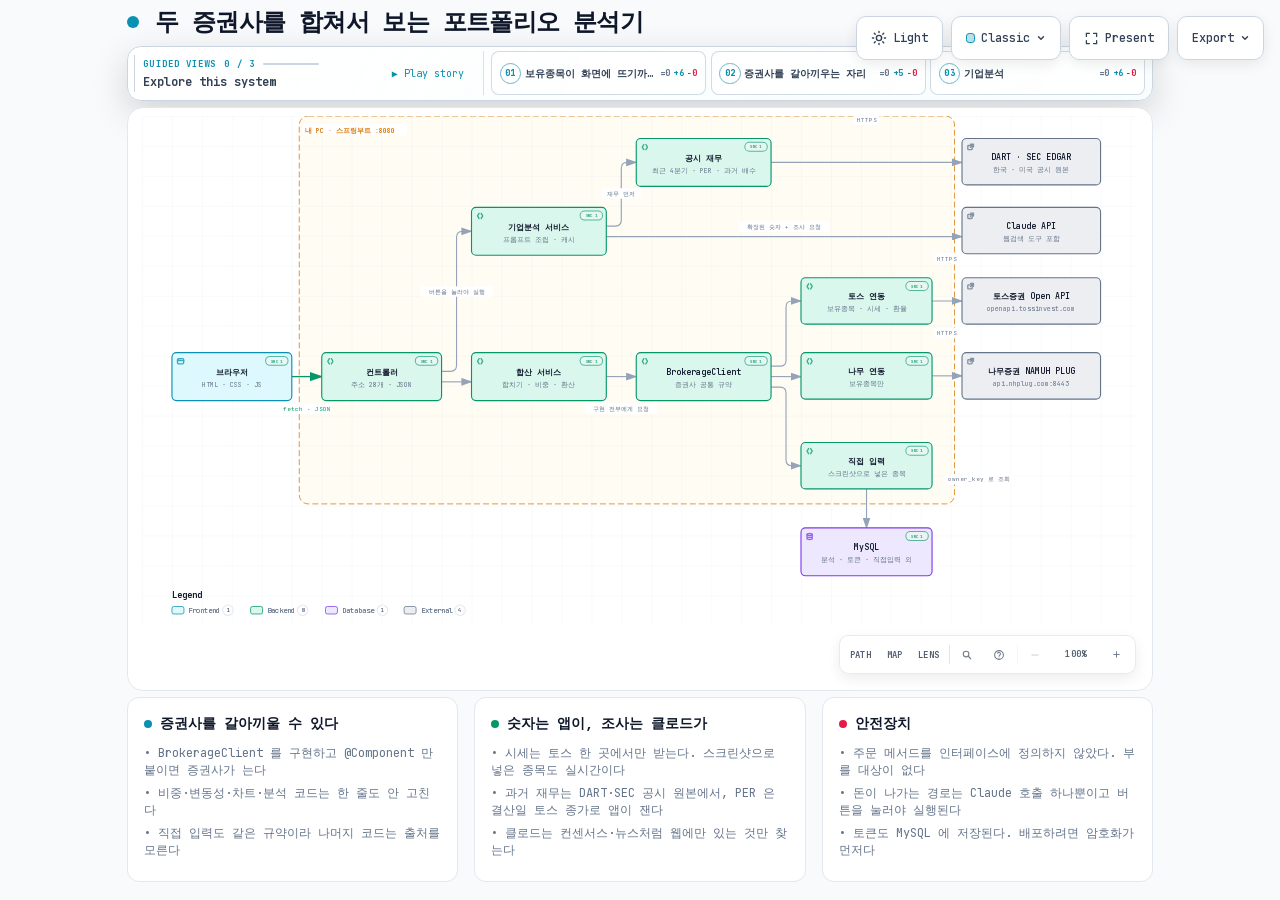
==== commit cf7e7f96: "docs: PR 로 일하는 절차와 공개 저장소 규칙 - 운영 6장: 브랜치 → PR → CI → 스쿼시 병합 절차와 보호 규칙의 이유 - CLAUDE.md: main 직접 푸시 금" ====
--- a/docs/diagrams/architecture.html
+++ b/docs/diagrams/architecture.html
@@ -5086,7 +5086,7 @@
     </div>
 
     <script id="archify-guided-views-data" type="application/json">[{"id":"holdings-path","label":"보유종목이 화면에 뜨기까지","focus":["browser","web","portfolio","brokerage","toss","tossapi"],"note":"화면이 부르는 주소 하나가 세 곳을 합쳐 비중까지 계산해서 돌아온다."},{"id":"adapter","label":"증권사를 갈아끼우는 자리","focus":["brokerage","toss","namuh","manual","mysql"],"note":"BrokerageClient 를 구현하면 증권사가 늘어난다. 직접 입력도 같은 규약을 쓴다."},{"id":"analysis","label":"기업분석","focus":["web","analysis","filing","filings","claude","mysql"],"note":"과거 재무는 공시에서 받아 앱이 계산하고, 클로드는 전망만 찾는다. 돈이 나가는 건 클로드 호출뿐이다."}]</script>
-    <script id="archify-source-evidence-data" type="application/json">{"schemaVersion":1,"verified":true,"repository":{"url":"https://github.com/younggeon03/stock-portfolio","revision":"4af18c84cea27ec775e385e579478e5c216b91ce","shortRevision":"4af18c8","label":"younggeon03/stock-portfolio","href":"https://github.com/younggeon03/stock-portfolio/tree/4af18c84cea27ec775e385e579478e5c216b91ce"},"referenceCount":10,"nodes":{"filing":[{"path":"src/main/java/com/mystock/portfolio/external/filing/FilingService.java","label":"FilingService","href":"https://github.com/younggeon03/stock-portfolio/blob/4af18c84cea27ec775e385e579478e5c216b91ce/src/main/java/com/mystock/portfolio/external/filing/FilingService.java"}],"analysis":[{"path":"src/main/java/com/mystock/portfolio/service/analysis/CompanyAnalysisService.java","label":"CompanyAnalysisService","href":"https://github.com/younggeon03/stock-portfolio/blob/4af18c84cea27ec775e385e579478e5c216b91ce/src/main/java/com/mystock/portfolio/service/analysis/CompanyAnalysisService.java"}],"browser":[{"path":"src/main/resources/static/portfolio.js","label":"화면 그리기","href":"https://github.com/younggeon03/stock-portfolio/blob/4af18c84cea27ec775e385e579478e5c216b91ce/src/main/resources/static/portfolio.js"}],"web":[{"path":"src/main/java/com/mystock/portfolio/web/UnifiedPortfolioController.java","label":"UnifiedPortfolioController","href":"https://github.com/younggeon03/stock-portfolio/blob/4af18c84cea27ec775e385e579478e5c216b91ce/src/main/java/com/mystock/portfolio/web/UnifiedPortfolioController.java"}],"portfolio":[{"path":"src/main/java/com/mystock/portfolio/service/UnifiedPortfolioService.java","label":"UnifiedPortfolioService","href":"https://github.com/younggeon03/stock-portfolio/blob/4af18c84cea27ec775e385e579478e5c216b91ce/src/main/java/com/mystock/portfolio/service/UnifiedPortfolioService.java"}],"brokerage":[{"path":"src/main/java/com/mystock/portfolio/brokerage/BrokerageClient.java","label":"인터페이스","href":"https://github.com/younggeon03/stock-portfolio/blob/4af18c84cea27ec775e385e579478e5c216b91ce/src/main/java/com/mystock/portfolio/brokerage/BrokerageClient.java"}],"toss":[{"path":"src/main/java/com/mystock/portfolio/external/toss/TossMarketDataService.java","label":"TossMarketDataService","href":"https://github.com/younggeon03/stock-portfolio/blob/4af18c84cea27ec775e385e579478e5c216b91ce/src/main/java/com/mystock/portfolio/external/toss/TossMarketDataService.java"}],"namuh":[{"path":"src/main/java/com/mystock/portfolio/external/namuh/NamuhApiClient.java","label":"NamuhApiClient","href":"https://github.com/younggeon03/stock-portfolio/blob/4af18c84cea27ec775e385e579478e5c216b91ce/src/main/java/com/mystock/portfolio/external/namuh/NamuhApiClient.java"}],"manual":[{"path":"src/main/java/com/mystock/portfolio/brokerage/ManualBrokerageClient.java","label":"ManualBrokerageClient","href":"https://github.com/younggeon03/stock-portfolio/blob/4af18c84cea27ec775e385e579478e5c216b91ce/src/main/java/com/mystock/portfolio/brokerage/ManualBrokerageClient.java"}],"mysql":[{"path":"src/main/java/com/mystock/portfolio/domain/CompanyAnalysis.java","label":"CompanyAnalysis","href":"https://github.com/younggeon03/stock-portfolio/blob/4af18c84cea27ec775e385e579478e5c216b91ce/src/main/java/com/mystock/portfolio/domain/CompanyAnalysis.java"}]}}</script>
+    <script id="archify-source-evidence-data" type="application/json">{"schemaVersion":1,"verified":true,"repository":{"url":"https://github.com/younggeon03/stock-portfolio","revision":"fdf64164220eac61d47c9eb44ececd1f1caabdd7","shortRevision":"fdf6416","label":"younggeon03/stock-portfolio","href":"https://github.com/younggeon03/stock-portfolio/tree/fdf64164220eac61d47c9eb44ececd1f1caabdd7"},"referenceCount":10,"nodes":{"filing":[{"path":"src/main/java/com/mystock/portfolio/external/filing/FilingService.java","label":"FilingService","href":"https://github.com/younggeon03/stock-portfolio/blob/fdf64164220eac61d47c9eb44ececd1f1caabdd7/src/main/java/com/mystock/portfolio/external/filing/FilingService.java"}],"analysis":[{"path":"src/main/java/com/mystock/portfolio/service/analysis/CompanyAnalysisService.java","label":"CompanyAnalysisService","href":"https://github.com/younggeon03/stock-portfolio/blob/fdf64164220eac61d47c9eb44ececd1f1caabdd7/src/main/java/com/mystock/portfolio/service/analysis/CompanyAnalysisService.java"}],"browser":[{"path":"src/main/resources/static/portfolio.js","label":"화면 그리기","href":"https://github.com/younggeon03/stock-portfolio/blob/fdf64164220eac61d47c9eb44ececd1f1caabdd7/src/main/resources/static/portfolio.js"}],"web":[{"path":"src/main/java/com/mystock/portfolio/web/UnifiedPortfolioController.java","label":"UnifiedPortfolioController","href":"https://github.com/younggeon03/stock-portfolio/blob/fdf64164220eac61d47c9eb44ececd1f1caabdd7/src/main/java/com/mystock/portfolio/web/UnifiedPortfolioController.java"}],"portfolio":[{"path":"src/main/java/com/mystock/portfolio/service/UnifiedPortfolioService.java","label":"UnifiedPortfolioService","href":"https://github.com/younggeon03/stock-portfolio/blob/fdf64164220eac61d47c9eb44ececd1f1caabdd7/src/main/java/com/mystock/portfolio/service/UnifiedPortfolioService.java"}],"brokerage":[{"path":"src/main/java/com/mystock/portfolio/brokerage/BrokerageClient.java","label":"인터페이스","href":"https://github.com/younggeon03/stock-portfolio/blob/fdf64164220eac61d47c9eb44ececd1f1caabdd7/src/main/java/com/mystock/portfolio/brokerage/BrokerageClient.java"}],"toss":[{"path":"src/main/java/com/mystock/portfolio/external/toss/TossMarketDataService.java","label":"TossMarketDataService","href":"https://github.com/younggeon03/stock-portfolio/blob/fdf64164220eac61d47c9eb44ececd1f1caabdd7/src/main/java/com/mystock/portfolio/external/toss/TossMarketDataService.java"}],"namuh":[{"path":"src/main/java/com/mystock/portfolio/external/namuh/NamuhApiClient.java","label":"NamuhApiClient","href":"https://github.com/younggeon03/stock-portfolio/blob/fdf64164220eac61d47c9eb44ececd1f1caabdd7/src/main/java/com/mystock/portfolio/external/namuh/NamuhApiClient.java"}],"manual":[{"path":"src/main/java/com/mystock/portfolio/brokerage/ManualBrokerageClient.java","label":"ManualBrokerageClient","href":"https://github.com/younggeon03/stock-portfolio/blob/fdf64164220eac61d47c9eb44ececd1f1caabdd7/src/main/java/com/mystock/portfolio/brokerage/ManualBrokerageClient.java"}],"mysql":[{"path":"src/main/java/com/mystock/portfolio/domain/CompanyAnalysis.java","label":"CompanyAnalysis","href":"https://github.com/younggeon03/stock-portfolio/blob/fdf64164220eac61d47c9eb44ececd1f1caabdd7/src/main/java/com/mystock/portfolio/domain/CompanyAnalysis.java"}]}}</script>
     <script id="archify-i18n-data" type="application/json">{"locale":"en","messages":{"viewer.kind.frontend":"Frontend","viewer.kind.backend":"Backend","viewer.kind.database":"Database","viewer.kind.cloud":"Cloud","viewer.kind.security":"Security","viewer.kind.messagebus":"Message bus","viewer.kind.external":"External","viewer.kind.neutral":"Neutral","viewer.kind.node":"Node","viewer.kind.start":"Start","viewer.kind.active":"Active","viewer.kind.waiting":"Waiting","viewer.kind.decision":"Decision","viewer.kind.success":"Success","viewer.kind.failure":"Failure","viewer.toolbar.actions":"Diagram actions","viewer.theme.toggle.title":"Toggle theme (T)","viewer.theme.toggle":"Toggle color theme","viewer.theme.dark":"Dark","viewer.theme.light":"Light","viewer.preset.choose.title":"Choose visual style (S cycles)","viewer.preset.choose":"Choose visual style","viewer.preset.style":"Style","viewer.preset.menu":"Visual style","viewer.preset.identity":"Visual identity","viewer.preset.cycles":"S cycles","viewer.preset.classic":"Classic","viewer.preset.classic.short":"Classic","viewer.preset.classic.hint":"Stable technical default","viewer.preset.flow":"Signal Flow","viewer.preset.flow.short":"Flow","viewer.preset.flow.hint":"Motion-forward presentation","viewer.preset.blueprint":"Blueprint","viewer.preset.blueprint.hint":"Engineering review","viewer.preset.editorial":"Editorial","viewer.preset.editorial.hint":"Publication and launch notes","viewer.preset.badge.signalFlow":"SIGNAL FLOW","viewer.preset.badge.blueprint":"BLUEPRINT / REV 01","viewer.preset.badge.editorial":"EDITORIAL / FIELD NOTE","viewer.preset.badge.editorialPlate":"ARCHIFY / PLATE 04","viewer.preset.current":"Visual style: {style}. Choose visual style","viewer.motion.live":"Live","viewer.motion.still":"Still","viewer.motion.pause":"Pause motion","viewer.motion.resume":"Resume motion","viewer.motion.reduced":"Motion paused by reduced-motion preference","viewer.motion.hidden":"Motion paused while this page is hidden","viewer.motion.yielding":"Pause motion; currently yielding to {owner}","viewer.motion.yielding.title":"Live preview enabled · yielding to {owner}","viewer.owner.story":"the guided story","viewer.owner.chapter":"the active chapter","viewer.owner.chapterPreview":"the chapter delta preview","viewer.owner.handoff":"the chapter handoff","viewer.owner.route":"Route Probe","viewer.owner.lens":"Semantic Lens","viewer.owner.relationship":"Relationship Preview","viewer.owner.intent":"Intent Trace","viewer.owner.focus":"semantic focus","viewer.owner.legend":"legend preview","viewer.owner.reader":"reader interaction","viewer.present.enter":"Enter presentation stage","viewer.present.enter.title":"Presentation stage (F)","viewer.present.exit":"Exit presentation stage","viewer.present.exit.title":"Exit presentation stage (F or Escape)","viewer.present.present":"Present","viewer.present.exit.label":"Exit","viewer.export.button":"Export","viewer.export.button.title":"Export diagram (E)","viewer.export.diagram":"Export diagram","viewer.export.menu":"Export","viewer.export.subtitle":"Portable, clean outputs","viewer.export.share":"Share","viewer.export.shareCard":"Share Card","viewer.export.routeShareCard":"Route Share Card","viewer.export.reachShareCard":"Reach Share Card","viewer.export.copyShareCard":"Copy Share Card","viewer.export.copyDiagram":"Copy diagram","viewer.export.clipboardPng":"PNG to clipboard","viewer.export.raster":"Raster images","viewer.export.image":"Image","viewer.export.lossless":"Lossless image","viewer.export.compact":"Compact image","viewer.export.modern":"Modern image","viewer.export.vectorMotion":"Vector and motion","viewer.export.vectorMotion.heading":"Vector \u0026 motion","viewer.export.editable":"Editable vector","viewer.export.motion6s":"6s motion","viewer.export.unsupported":"Not supported by this browser","viewer.export.clipboardUnsupported":"Clipboard image write not supported by this browser","viewer.export.clipboardUnsupported.period":"Clipboard image write not supported by this browser.","viewer.export.clipboardUnsupported.short":"Clipboard image write not supported in this browser.","viewer.export.motionUnavailable":"Motion capture unavailable in this browser","viewer.export.webmUnavailable":"WebM unavailable in this browser","viewer.export.failed":"Export failed: {message}","viewer.export.unknownVariant":"Unknown Share Card variant: {variant}","viewer.export.routeRequired":"Trace a route before exporting a Route Share Card","viewer.export.reachRequired":"Trace authored reach before exporting a Reach Share Card","viewer.export.unknown":"unknown","viewer.export.routeFailed":"Route Share Card export failed: {message}","viewer.export.reachFailed":"Reach Share Card export failed: {message}","viewer.export.copyFailed":"Copy failed: {message}","viewer.export.copiedPng":"Copied PNG to clipboard","viewer.export.copiedShare":"Copied Share Card","viewer.export.downloadedShare":"Downloaded Share Card","viewer.export.downloadedRoute":"Downloaded Route Share Card","viewer.export.downloadedReach":"Downloaded Reach Share Card","viewer.export.downloadedWebm":"Downloaded WebM","viewer.export.recording":"Recording 6 seconds of motion…","viewer.export.card.routeSummary.one":"Route: {source} → {target} · {count} directed hop","viewer.export.card.routeSummary.other":"Route: {source} → {target} · {count} directed hops","viewer.export.card.reachSummary":"Authored {direction} from {origin} · {nodes} · {links} · max {hops}","viewer.export.card.node.one":"{count} node","viewer.export.card.node.other":"{count} nodes","viewer.export.card.link.one":"{count} link","viewer.export.card.link.other":"{count} links","viewer.export.card.hop.one":"{count} hop","viewer.export.card.hop.other":"{count} hops","viewer.export.card.routeBadge":"ARCHIFY · ROUTE · {hops}","viewer.export.card.reachBadge":"ARCHIFY · {direction} REACH","viewer.export.card.defaultBadge":"ARCHIFY · {preset} · {theme}","viewer.export.direction.upstream":"Upstream","viewer.export.direction.downstream":"Downstream","viewer.export.error.canvasUnavailable":"Canvas unavailable for {label}","viewer.export.error.contextUnavailable":"2D canvas context unavailable for {label}","viewer.export.error.toBlobUnavailable":"canvas.toBlob unavailable for {label}","viewer.export.error.toBlobNull":"canvas.toBlob returned no data for {label}","viewer.export.error.variantsCombined":"Share Card variants cannot be combined","viewer.export.error.viewerState":"Share Card export could not remove temporary viewer state","viewer.export.error.routeState":"Route Card export could not preserve the resolved route safely","viewer.export.error.reachState":"Reach Card export could not preserve authored reach safely","viewer.export.error.webmRequirements":"WebM motion export requires a trace animation and browser MediaRecorder support","viewer.export.error.mediaRecorder":"MediaRecorder failed","viewer.export.error.emptyWebm":"MediaRecorder produced an empty WebM","viewer.export.error.webmBackground":"SVG background could not be loaded for WebM export","viewer.guided.region":"Guided diagram views","viewer.guided.previous":"Previous guided view","viewer.guided.previous.title":"Previous guided view ([)","viewer.guided.next":"Next guided view","viewer.guided.next.title":"Next guided view (])","viewer.guided.views":"Guided views","viewer.guided.explore":"Explore this system","viewer.guided.intro":"Step through curated paths without changing the source diagram.","viewer.guided.trail":"Story trail","viewer.guided.beat":"Beat","viewer.guided.nextBeat":"Next","viewer.guided.play":"Play guided story","viewer.guided.play.title":"Play guided story (P)","viewer.guided.pause":"Pause guided story","viewer.guided.pause.title":"Pause guided story (P)","viewer.guided.replay":"Replay guided story","viewer.guided.replay.title":"Replay guided story (P)","viewer.guided.playStory":"Play story","viewer.guided.pauseStory":"Pause","viewer.guided.replayStory":"Replay story","viewer.guided.motionUnavailable":"Story playback unavailable while motion is Still","viewer.guided.enableMotion":"Switch motion to Live to play the guided story","viewer.guided.selectBeatLink":"Select a Story Beat to copy its exact link","viewer.guided.copyMoment":"Copy moment","viewer.guided.momentCopied":"Moment link copied","viewer.guided.momentCopyFailed":"Could not copy story moment link","viewer.guided.copied":"Copied","viewer.guided.copyFailed":"Copy failed","viewer.guided.showAll":"Show all","viewer.guided.showAll.aria":"Show entire diagram","viewer.guided.chapters":"Story chapters","viewer.guided.storyTrail":"Story trail for {label}: {count} beats","viewer.guided.chapter.open":"Open chapter {index} of {total}: {label}, {count} stops","viewer.guided.chapter.current":"Current chapter {index} of {total}: {label}, {count} stops","viewer.guided.chapter.selectedNodes":"{count} selected nodes","viewer.guided.chapter.stops":"{count} stops","viewer.guided.chapter.stop.one":"{count} stop","viewer.guided.chapter.stop.other":"{count} stops","viewer.guided.chapter.current.title":"{label} — current chapter, {count} stops","viewer.guided.chapter.delta.expanded":"{stay} stay, {enter} enter, {leave} leave","viewer.guided.chapter.delta.aria":"Open chapter {index} of {total}: {label}. Chapter focus delta: {delta}","viewer.guided.chapter.delta.title":"{label} — {delta} chapter focus","viewer.guided.handoff":"{from} → {to} · via {label}","viewer.guided.share.chapter":"Chapter {index} / {total}","viewer.guided.share.initial":"Chapter 01 / 01","viewer.guided.share.default":"Guided chapter","viewer.guided.state.ready":"Ready","viewer.guided.state.playing":"Playing","viewer.guided.state.settled":"Settled","viewer.guided.state.paused":"Paused","viewer.guided.state.pinned":"Pinned","viewer.guided.state.still":"Still","viewer.guided.share.step":"Step {index} / {total} · {label}","viewer.guided.share.staticMoment":"{step} · Static moment","viewer.guided.share.complete":"{count} steps complete · {note}","viewer.guided.share.settled":"Path settled for reading.","viewer.guided.share.staticPath":"{count} steps · Static path","viewer.guided.share.ready":"{count} steps · Ready","viewer.guided.share.aria":"{state} chapter {index} of {total}: {label}. {beat}. {route}","viewer.guided.beat.start":"Beat {index} / {total} · {label} · starting point","viewer.guided.beat.forward":"Beat {index} / {total} · {from} → {to}","viewer.guided.beat.reverse":"Beat {index} / {total} · {from} → {to} · reverse authored link","viewer.guided.beat.multiple":"Beat {index} / {total} · {from} ⇄ {to} · {count} authored links","viewer.guided.beat.group":"Beat {index} / {total} · {from} · {to} · grouped · no direct link","viewer.guided.beat.aria.prefix":"Story beat {index} of {total}: {label}. ","viewer.guided.beat.aria.start":"Starting point.","viewer.guided.beat.aria.forward":"From {from} through one authored forward relationship.","viewer.guided.beat.aria.reverse":"From {from}; the authored relationship points from {to} to {from}.","viewer.guided.beat.aria.multiple":"From {from} through {count} authored relationships; shown without arbitrary motion.","viewer.guided.beat.aria.group":"Grouped from {from} with no direct authored relationship.","viewer.guided.caption.start":"Starting point","viewer.guided.caption.grouped":"Grouped transition · no direct authored link","viewer.guided.caption.more":" +{count} more","viewer.guided.caption.reverse":"Reverse authored relationship","viewer.guided.caption.relationships":"{count} authored relationships","viewer.guided.caption.relationship":"Authored relationship","viewer.guided.caption.direction":"authored direction: {from} → {to}","viewer.guided.caption.starting":"Authored starting point","viewer.guided.beatLink":"Copy link to current story moment: Beat {index} of {total}: {label}","viewer.guided.noStory":"This diagram has no authored guided story.","viewer.guide.eyebrow":"Diagram guide","viewer.guide.close":"Close diagram guide","viewer.guide.inspecting":"Inspecting compiled semantics","viewer.guide.actions":"Diagram exploration actions","viewer.guide.find":"Find any node","viewer.guide.find.hint":"Search labels, responsibilities, kinds, and stable IDs.","viewer.guide.route":"Trace a route","viewer.guide.route.aria":"Trace a directed route","viewer.guide.route.hint":"Ask how two semantic nodes connect in authored direction.","viewer.guide.map":"See the whole system","viewer.guide.map.hint":"Open Semantic Radar with a live viewport and stable nodes.","viewer.guide.lens":"Compare semantic kinds","viewer.guide.lens.hint":"Count roles, reveal their traffic, and compare direct authored links.","viewer.guide.story":"Play the guided story","viewer.guide.story.hint":"Walk the authored chapters and real relationships.","viewer.guide.present":"Enter Presentation Stage","viewer.guide.present.hint":"Give the live diagram the viewport without changing export.","viewer.guide.shortcuts":"Additional keyboard shortcuts","viewer.guide.shortcut.export":"Export","viewer.guide.shortcut.theme":"Theme","viewer.guide.shortcut.style":"Style","viewer.guide.shortcut.reset":"Reset","viewer.guide.shortcut.zoomIn":"Zoom in","viewer.guide.shortcut.zoomOut":"Zoom out","viewer.guide.shortcut.close":"Close","viewer.guide.facts":"{nodes} · {relationships} · {views}","viewer.guide.fact.node.one":"{count} semantic node","viewer.guide.fact.node.other":"{count} semantic nodes","viewer.guide.fact.relationship.one":"{count} relationship","viewer.guide.fact.relationship.other":"{count} relationships","viewer.guide.fact.view.one":"{count} guided view","viewer.guide.fact.view.other":"{count} guided views","viewer.guide.story.available.one":"Walk {count} authored chapter and its real relationships.","viewer.guide.story.available.other":"Walk {count} authored chapters and their real relationships.","viewer.guide.story.unavailable":"No authored guided story in this diagram.","viewer.guide.open":"Open diagram guide","viewer.guide.noStory":"This diagram has no authored guided story.","viewer.finder.title":"Find a node","viewer.finder.close":"Close node finder","viewer.finder.placeholder":"Search labels or IDs","viewer.finder.search":"Search diagram nodes","viewer.finder.results":"Diagram nodes","viewer.finder.empty":"No matching nodes","viewer.finder.result.focus":"Focus {label}","viewer.finder.result.routeStart":"Choose {label} as route start","viewer.finder.result.routeTarget":"Choose {label} as route destination, {links}","viewer.finder.status.empty":"No matching nodes","viewer.finder.status.count.one":"{count} matching node","viewer.finder.status.count.other":"{count} matching nodes","viewer.finder.noun.nodes":"nodes","viewer.finder.link.one":"{count} link","viewer.finder.link.other":"{count} links","viewer.finder.result.focus.one":"Focus {label}, {count} related connection","viewer.finder.result.focus.other":"Focus {label}, {count} related connections","viewer.finder.status.filtered":"{visible} of {available} {noun}","viewer.finder.status.all":"{available} {noun}","viewer.passport.eyebrow":"Semantic passport","viewer.passport.metadata":"Node metadata","viewer.passport.evidence":"Verified source evidence","viewer.passport.verified":"Verified source","viewer.passport.verificationScope":"Verified against local Git at the pinned revision. Remote access has not been checked.","viewer.passport.reach":"Authored reach","viewer.passport.reach.trace":"Trace authored reachability","viewer.passport.upstream":"Upstream","viewer.passport.downstream":"Downstream","viewer.passport.upstream.trace":"Trace upstream authored reachability","viewer.passport.downstream.trace":"Trace downstream authored reachability","viewer.passport.close":"Close semantic passport","viewer.passport.copy":"Copy link","viewer.passport.copy.focus":"Copy link to focused node","viewer.passport.relations":"Relations","viewer.passport.relations.show":"Show connected relationships","viewer.passport.relations.hide":"Hide connected relationships","viewer.passport.relations.list":"Connected relationships","viewer.passport.copyRelation":"Copy relation","viewer.passport.copyNode":"Copy node","viewer.passport.copyPinned":"Copy link to pinned relationship","viewer.passport.copySource":"Copy link to source node","viewer.passport.copy.focused.success":"Focused node link copied","viewer.passport.copy.pinned.success":"Pinned relationship link copied","viewer.passport.copy.focused.failed":"Could not copy focused node link","viewer.passport.copy.pinned.failed":"Could not copy pinned relationship link","viewer.passport.relationship.none":"No connected relationships","viewer.passport.relationship.count.one":"{count} relation","viewer.passport.relationship.count.other":"{count} relations","viewer.passport.relationship.show.one":"Show {count} connected relationship","viewer.passport.relationship.show.other":"Show {count} connected relationships","viewer.passport.relationship.summary":"{out} outgoing · {in} incoming{loops}","viewer.passport.relationship.loops":" · {count} loop","viewer.passport.relationship.explorer":"Direct relationship explorer","viewer.passport.relationship.help":"Use arrow keys to explore relationships. Press Enter or Space to pin details; Escape clears.","viewer.passport.relationship.loopsBack":"loops back","viewer.passport.relationship.connectsTo":"connects to","viewer.passport.relationship.connectsFrom":"connects from","viewer.passport.relationship.pinned":"Pinned relationship · {from} → {to} · {label}","viewer.passport.relationship.inspect":"Inspect relationship {index} of {total}: {from} to {to}, {label}. Press Enter for details.","viewer.passport.relationship.group.out":"Outgoing","viewer.passport.relationship.group.in":"Incoming","viewer.passport.relationship.group.loop":"Self loops","viewer.passport.relationship.row":"{group}: {relationship}, {neighbor}","viewer.passport.relationship.direction.out":"OUT →","viewer.passport.relationship.direction.in":"← IN","viewer.passport.relationship.direction.loop":"LOOP","viewer.passport.sourceCount.one":"{count} verified source reference","viewer.passport.sourceCount.other":"{count} verified source references","viewer.passport.sourceMarker":"SRC","viewer.passport.beacon.one":"{count} verified source; focus this node to inspect","viewer.passport.beacon.other":"{count} verified sources; focus this node to inspect","viewer.passport.repository.open":"Open verified repository revision {revision}","viewer.passport.source.open":"Open verified source {path} at revision {revision}","viewer.passport.source.openLink":"Open ↗","viewer.passport.reach.upstream.one":"Trace {count} upstream authored node","viewer.passport.reach.upstream.other":"Trace {count} upstream authored nodes","viewer.passport.reach.downstream.one":"Trace {count} downstream authored node","viewer.passport.reach.downstream.other":"Trace {count} downstream authored nodes","viewer.passport.reach.noUpstream":"No upstream authored nodes","viewer.passport.reach.noDownstream":"No downstream authored nodes","viewer.passport.reach.status":"{direction} · {nodes} nodes · {links} links · max {hops} hops","viewer.route.eyebrow":"Route probe","viewer.route.start":"Choose a start node","viewer.route.start.find":"Find start","viewer.route.start.find.aria":"Find a route start","viewer.route.copy":"Copy link","viewer.route.copy.aria":"Copy link to traced route","viewer.route.clear":"Clear","viewer.route.clear.aria":"Clear route probe","viewer.route.traced":"Traced route","viewer.route.pickTwo":"Pick two semantic nodes on the diagram","viewer.route.pickOne":"Pick a semantic node on the diagram","viewer.route.controls":"Route journey controls","viewer.route.previous":"Previous route position","viewer.route.play":"Play route journey","viewer.route.pause":"Pause route journey","viewer.route.replay":"Replay route journey","viewer.route.next":"Next route position","viewer.route.journey":"Journey","viewer.route.pause.label":"Pause","viewer.route.replay.label":"Replay","viewer.route.overview":"Overview","viewer.route.overview.aria":"Show complete route overview","viewer.route.instructions":"Choose the source, then the destination. Direction matters.","viewer.route.destination":"Choose a destination from {label}","viewer.route.destination.find":"Find target","viewer.route.destination.find.aria":"Find a reachable route destination","viewer.route.differentDestination":"Choose a different destination","viewer.route.distinct":"A route needs two distinct semantic nodes.","viewer.route.unreachable":"No directed route to {label}","viewer.route.unreachable.detail":"{target} is not reachable from {source}. Pick a highlighted destination.","viewer.route.start.instructions":"Select the source. The next step will reveal only directed destinations.","viewer.route.copy.success":"Traced route link copied","viewer.route.copy.failed":"Could not copy traced route link","viewer.route.position":"Route position {index} of {total}: {label}","viewer.route.step":"Step {index} of {total} · {phase} · {label}","viewer.route.motionRequired":"Automatic journey requires Live motion","viewer.route.trigger.clear":"Clear traced route","viewer.route.overview.status":"{nodes} · {hops} · shortest authored route","viewer.route.overview.node.one":"{count} node","viewer.route.overview.node.other":"{count} nodes","viewer.route.overview.hop.one":"{count} directed hop","viewer.route.overview.hop.other":"{count} directed hops","viewer.route.phase.playing":"Playing","viewer.route.phase.complete":"Complete","viewer.route.phase.inspecting":"Inspecting","viewer.route.destination.count.one":"{count} directed destination available. Pick a highlighted node.","viewer.route.destination.count.other":"{count} directed destinations available. Pick a highlighted node.","viewer.route.noOutgoing":"No outgoing route starts here. Clear and choose another source.","viewer.route.result.title":"{source} to {target}","viewer.route.finder.source.title":"Choose route start","viewer.route.finder.source.placeholder":"Search route sources","viewer.route.finder.source.empty":"No matching route sources","viewer.route.finder.source.results":"Nodes that can start a route","viewer.route.finder.source.noun":"route sources","viewer.route.finder.source.badge":"start","viewer.route.finder.target.title":"Destination from {label}","viewer.route.finder.target.placeholder":"Search reachable destinations","viewer.route.finder.target.empty":"No matching reachable destinations","viewer.route.finder.target.results":"Reachable route destinations","viewer.route.finder.target.noun":"reachable destinations","viewer.route.hop.one":"{count} hop","viewer.route.hop.other":"{count} hops","viewer.lens.eyebrow":"Semantic lens","viewer.lens.title":"Compare system roles","viewer.lens.close":"Close semantic lens","viewer.lens.instruction":"Choose up to two semantic kinds. One reveals its real traffic; two compare only direct authored relationships.","viewer.lens.kinds":"Semantic kinds","viewer.lens.choose":"Choose a kind to inspect its nodes and touching relationships.","viewer.lens.copy":"Copy link to semantic lens","viewer.lens.clear":"Clear semantic lens","viewer.lens.open":"Open semantic lens","viewer.lens.openActive":"Open active semantic lens","viewer.lens.legend":"Semantic legend","viewer.lens.legend.inspect.one":"Inspect {label}, {count} node","viewer.lens.legend.inspect.other":"Inspect {label}, {count} nodes","viewer.lens.kind.count.one":"{label}, {count} node","viewer.lens.kind.count.other":"{label}, {count} nodes","viewer.lens.compare.one":"{first} → {second}: {forward} · {second} → {first}: {reverse} · {count} direct relationship","viewer.lens.compare.other":"{first} → {second}: {forward} · {second} → {first}: {reverse} · {count} direct relationships","viewer.lens.single":"{nodes} · {relationships} · connected peers remain visible","viewer.lens.node.one":"{count} {label} node","viewer.lens.node.other":"{count} {label} nodes","viewer.lens.relationship.one":"{count} touching relationship","viewer.lens.relationship.other":"{count} touching relationships","viewer.radar.title":"Semantic radar","viewer.radar.building":"Building overview","viewer.radar.openFull":"Open full semantic radar","viewer.radar.open":"Open radar","viewer.radar.close":"Close semantic radar","viewer.radar.surface":"Diagram overview. Click a node to focus it, or use arrow keys to pan.","viewer.radar.click":"Click node","viewer.radar.drag":"Drag to pan","viewer.radar.space":"Semantic radar needs more MAP space.","viewer.radar.nodes":"Semantic diagram radar nodes","viewer.radar.focus":"Focus {label} from Semantic Radar","viewer.radar.status":"{count} nodes · {viewport}","viewer.radar.fullMap":"{count} nodes · full map","viewer.radar.compacted":"Radar compacted to avoid covering the Semantic Passport or MAP controls.","viewer.radar.cancelWaiting":"Cancel semantic radar waiting for more MAP space","viewer.radar.needsSpace":"Semantic radar needs more visible MAP space","viewer.radar.viewport.full":"full map","viewer.radar.viewport.width":"{percent}% width","viewer.radar.viewport.scale":"{percent}% viewport","viewer.nav.controls":"Diagram view controls","viewer.nav.route":"Trace a directed route","viewer.nav.route.title":"Trace route (R)","viewer.nav.route.short":"PATH","viewer.nav.radar":"Open semantic radar","viewer.nav.radar.title":"Semantic radar (M)","viewer.nav.radar.short":"MAP","viewer.nav.lens":"Open semantic lens","viewer.nav.lens.title":"Semantic lens (L)","viewer.nav.lens.short":"LENS","viewer.nav.find":"Find a node","viewer.nav.find.title":"Find a node (/)","viewer.nav.guide":"Open diagram guide","viewer.nav.guide.title":"Diagram guide (?)","viewer.nav.zoomOut":"Zoom out","viewer.nav.zoomOut.title":"Zoom out (-)","viewer.nav.reset":"Reset diagram view","viewer.nav.reset.title":"Reset view (0)","viewer.nav.read":"READ","viewer.nav.zoomIn":"Zoom in","viewer.nav.zoomIn.title":"Zoom in (+)","viewer.nav.camera":"{hint}. Reset diagram view","viewer.nav.camera.title":"{semantic}{hint} · reset view (0)","viewer.nav.camera.semantic":"Semantic camera active · ","viewer.nav.level.map":"MAP","viewer.nav.level.read":"READ","viewer.nav.level.full":"FULL","viewer.nav.level.auto":"AUTO","viewer.nav.detail.map":"Zoom in to reveal relationship labels and node context","viewer.nav.detail.read":"Zoom in again to reveal tags and annotations","viewer.nav.detail.full":"Full diagram detail","viewer.intent.summary":"{label}. {out} outgoing, {in} incoming{loops}. {total} connections. Press Enter for details.","viewer.intent.loops":", {count} self loop","viewer.common.copied":"Copied","viewer.common.copyFailed":"Copy failed","viewer.common.copyLink":"Copy link","viewer.common.clear":"Clear","viewer.common.close":"Close"}}</script>
     <div class="guided-views no-print" id="guided-views" hidden aria-label="Guided diagram views">
       <button id="guided-view-prev" type="button" aria-label="Previous guided view" title="Previous guided view ([)">&#8592;</button>
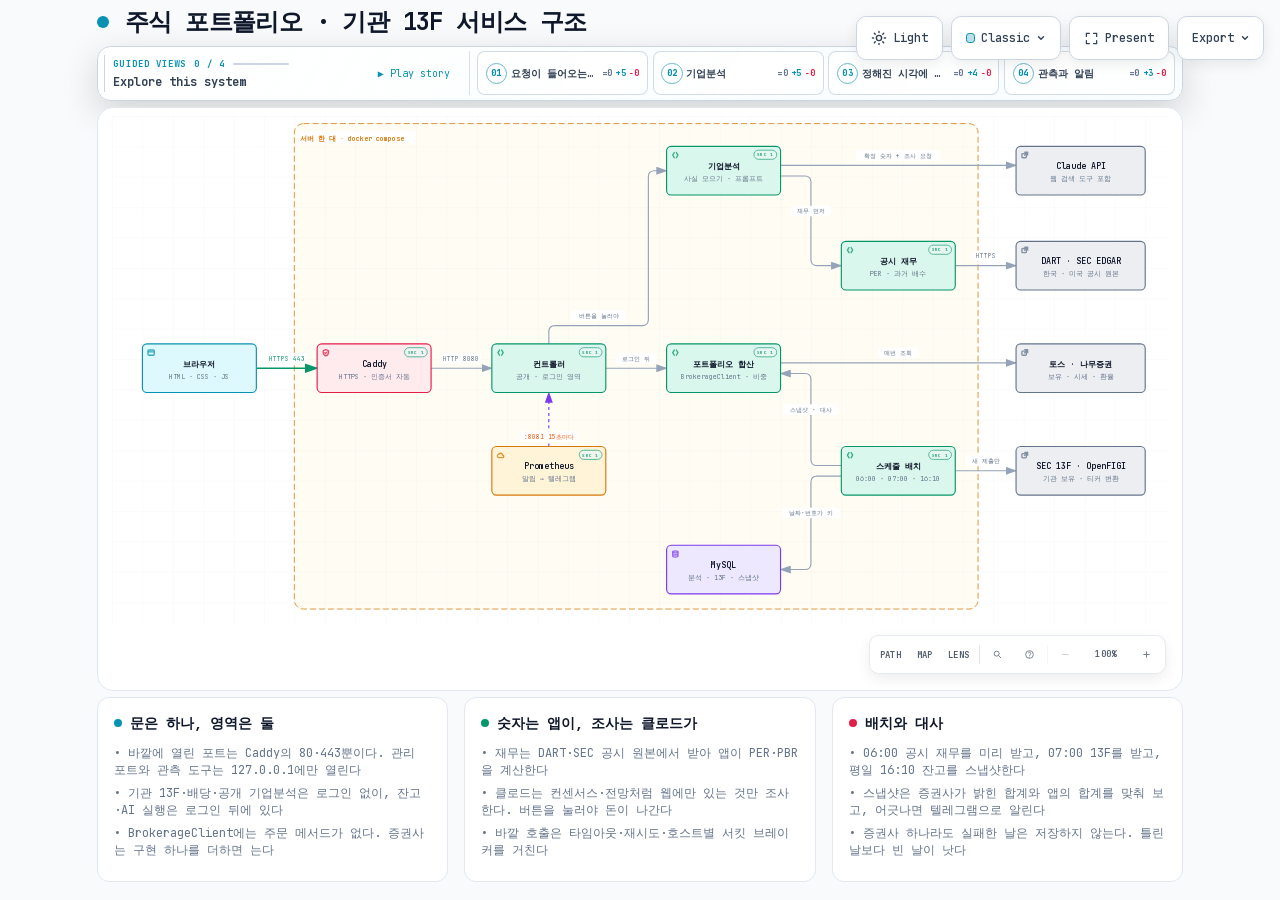
==== commit 55e4eef8: "docs: 구조 다이어그램 갱신 — Caddy·13F 배치·스케줄 배치·모니터링 9월 말 그림에는 SEC 13F·OpenFIGI, 배치, 스냅샷·대사, Caddy, 관측이 없었다." ====
--- a/docs/diagrams/architecture.html
+++ b/docs/diagrams/architecture.html
@@ -4,7 +4,7 @@
   <meta charset="UTF-8">
   <meta name="viewport" content="width=device-width, initial-scale=1.0">
   <meta name="generator" content="archify 2.17.0-dev.1">
-  <title>두 증권사를 합쳐서 보는 포트폴리오 분석기 Diagram</title>
+  <title>주식 포트폴리오 · 기관 13F 서비스 구조 Diagram</title>
   <script>
     // Resolve the theme before first paint so light-preference users don't
     // see a dark flash. The toolbar script below re-applies with UI state.
@@ -5081,12 +5081,12 @@
            data-preset-badge-blueprint="BLUEPRINT / REV 01"
            data-preset-badge-editorial="EDITORIAL / FIELD NOTE">
         <div class="pulse-dot"></div>
-        <h1>두 증권사를 합쳐서 보는 포트폴리오 분석기</h1>
+        <h1>주식 포트폴리오 · 기관 13F 서비스 구조</h1>
       </div>
     </div>
 
-    <script id="archify-guided-views-data" type="application/json">[{"id":"holdings-path","label":"보유종목이 화면에 뜨기까지","focus":["browser","web","portfolio","brokerage","toss","tossapi"],"note":"화면이 부르는 주소 하나가 세 곳을 합쳐 비중까지 계산해서 돌아온다."},{"id":"adapter","label":"증권사를 갈아끼우는 자리","focus":["brokerage","toss","namuh","manual","mysql"],"note":"BrokerageClient 를 구현하면 증권사가 늘어난다. 직접 입력도 같은 규약을 쓴다."},{"id":"analysis","label":"기업분석","focus":["web","analysis","filing","filings","claude","mysql"],"note":"과거 재무는 공시에서 받아 앱이 계산하고, 클로드는 전망만 찾는다. 돈이 나가는 건 클로드 호출뿐이다."}]</script>
-    <script id="archify-source-evidence-data" type="application/json">{"schemaVersion":1,"verified":true,"repository":{"url":"https://github.com/younggeon03/stock-portfolio","revision":"fdf64164220eac61d47c9eb44ececd1f1caabdd7","shortRevision":"fdf6416","label":"younggeon03/stock-portfolio","href":"https://github.com/younggeon03/stock-portfolio/tree/fdf64164220eac61d47c9eb44ececd1f1caabdd7"},"referenceCount":10,"nodes":{"filing":[{"path":"src/main/java/com/mystock/portfolio/external/filing/FilingService.java","label":"FilingService","href":"https://github.com/younggeon03/stock-portfolio/blob/fdf64164220eac61d47c9eb44ececd1f1caabdd7/src/main/java/com/mystock/portfolio/external/filing/FilingService.java"}],"analysis":[{"path":"src/main/java/com/mystock/portfolio/service/analysis/CompanyAnalysisService.java","label":"CompanyAnalysisService","href":"https://github.com/younggeon03/stock-portfolio/blob/fdf64164220eac61d47c9eb44ececd1f1caabdd7/src/main/java/com/mystock/portfolio/service/analysis/CompanyAnalysisService.java"}],"browser":[{"path":"src/main/resources/static/portfolio.js","label":"화면 그리기","href":"https://github.com/younggeon03/stock-portfolio/blob/fdf64164220eac61d47c9eb44ececd1f1caabdd7/src/main/resources/static/portfolio.js"}],"web":[{"path":"src/main/java/com/mystock/portfolio/web/UnifiedPortfolioController.java","label":"UnifiedPortfolioController","href":"https://github.com/younggeon03/stock-portfolio/blob/fdf64164220eac61d47c9eb44ececd1f1caabdd7/src/main/java/com/mystock/portfolio/web/UnifiedPortfolioController.java"}],"portfolio":[{"path":"src/main/java/com/mystock/portfolio/service/UnifiedPortfolioService.java","label":"UnifiedPortfolioService","href":"https://github.com/younggeon03/stock-portfolio/blob/fdf64164220eac61d47c9eb44ececd1f1caabdd7/src/main/java/com/mystock/portfolio/service/UnifiedPortfolioService.java"}],"brokerage":[{"path":"src/main/java/com/mystock/portfolio/brokerage/BrokerageClient.java","label":"인터페이스","href":"https://github.com/younggeon03/stock-portfolio/blob/fdf64164220eac61d47c9eb44ececd1f1caabdd7/src/main/java/com/mystock/portfolio/brokerage/BrokerageClient.java"}],"toss":[{"path":"src/main/java/com/mystock/portfolio/external/toss/TossMarketDataService.java","label":"TossMarketDataService","href":"https://github.com/younggeon03/stock-portfolio/blob/fdf64164220eac61d47c9eb44ececd1f1caabdd7/src/main/java/com/mystock/portfolio/external/toss/TossMarketDataService.java"}],"namuh":[{"path":"src/main/java/com/mystock/portfolio/external/namuh/NamuhApiClient.java","label":"NamuhApiClient","href":"https://github.com/younggeon03/stock-portfolio/blob/fdf64164220eac61d47c9eb44ececd1f1caabdd7/src/main/java/com/mystock/portfolio/external/namuh/NamuhApiClient.java"}],"manual":[{"path":"src/main/java/com/mystock/portfolio/brokerage/ManualBrokerageClient.java","label":"ManualBrokerageClient","href":"https://github.com/younggeon03/stock-portfolio/blob/fdf64164220eac61d47c9eb44ececd1f1caabdd7/src/main/java/com/mystock/portfolio/brokerage/ManualBrokerageClient.java"}],"mysql":[{"path":"src/main/java/com/mystock/portfolio/domain/CompanyAnalysis.java","label":"CompanyAnalysis","href":"https://github.com/younggeon03/stock-portfolio/blob/fdf64164220eac61d47c9eb44ececd1f1caabdd7/src/main/java/com/mystock/portfolio/domain/CompanyAnalysis.java"}]}}</script>
+    <script id="archify-guided-views-data" type="application/json">[{"id":"request-path","label":"요청이 들어오는 길","focus":["browser","caddy","web","portfolio","brokers"],"note":"바깥에 열린 문은 Caddy 하나다. 컨트롤러가 공개 주소와 로그인 주소를 가르고, 잔고는 증권사에서 매번 받아 합친다."},{"id":"analysis","label":"기업분석","focus":["web","analysis","filing","dartsec","claude"],"note":"재무는 공시 원본에서 앱이 계산하고, 클로드는 웹에서만 알 수 있는 것을 조사한다. 돈이 드는 호출은 버튼을 눌러야 나간다."},{"id":"batches","label":"정해진 시각에 도는 배치","focus":["batch","sec13f","portfolio","mysql"],"note":"06:00 공시 재무, 07:00 13F, 평일 16:10 장 마감 스냅샷과 대사. 모두 몇 번 돌려도 결과가 한 벌인 멱등 배치다."},{"id":"observe","label":"관측과 알림","focus":["monitoring","web","caddy"],"note":"Prometheus가 관리 포트 8081을 15초마다 긁고, 규칙에 맞으면 Alertmanager가 텔레그램으로 알린다. 관측 도구는 서버 안에서만 열린다."}]</script>
+    <script id="archify-source-evidence-data" type="application/json">{"schemaVersion":1,"verified":true,"repository":{"url":"https://github.com/younggeon03/stock-portfolio","revision":"a311931d1fdad5073086dfd2496aca42dab7774c","shortRevision":"a311931","label":"younggeon03/stock-portfolio","href":"https://github.com/younggeon03/stock-portfolio/tree/a311931d1fdad5073086dfd2496aca42dab7774c"},"referenceCount":7,"nodes":{"analysis":[{"path":"src/main/java/com/mystock/portfolio/service/analysis/CompanyAnalysisService.java","label":"CompanyAnalysisService","href":"https://github.com/younggeon03/stock-portfolio/blob/a311931d1fdad5073086dfd2496aca42dab7774c/src/main/java/com/mystock/portfolio/service/analysis/CompanyAnalysisService.java"}],"filing":[{"path":"src/main/java/com/mystock/portfolio/external/filing/FilingService.java","label":"FilingService","href":"https://github.com/younggeon03/stock-portfolio/blob/a311931d1fdad5073086dfd2496aca42dab7774c/src/main/java/com/mystock/portfolio/external/filing/FilingService.java"}],"caddy":[{"path":"deploy/Caddyfile","label":"Caddyfile","href":"https://github.com/younggeon03/stock-portfolio/blob/a311931d1fdad5073086dfd2496aca42dab7774c/deploy/Caddyfile"}],"web":[{"path":"src/main/java/com/mystock/portfolio/config/SecurityConfig.java","label":"SecurityConfig","href":"https://github.com/younggeon03/stock-portfolio/blob/a311931d1fdad5073086dfd2496aca42dab7774c/src/main/java/com/mystock/portfolio/config/SecurityConfig.java"}],"portfolio":[{"path":"src/main/java/com/mystock/portfolio/service/UnifiedPortfolioService.java","label":"UnifiedPortfolioService","href":"https://github.com/younggeon03/stock-portfolio/blob/a311931d1fdad5073086dfd2496aca42dab7774c/src/main/java/com/mystock/portfolio/service/UnifiedPortfolioService.java"}],"monitoring":[{"path":"deploy/monitoring/alerts.yml","label":"alerts.yml","href":"https://github.com/younggeon03/stock-portfolio/blob/a311931d1fdad5073086dfd2496aca42dab7774c/deploy/monitoring/alerts.yml"}],"batch":[{"path":"src/main/java/com/mystock/portfolio/service/snapshot/PortfolioSnapshotService.java","label":"PortfolioSnapshotService","href":"https://github.com/younggeon03/stock-portfolio/blob/a311931d1fdad5073086dfd2496aca42dab7774c/src/main/java/com/mystock/portfolio/service/snapshot/PortfolioSnapshotService.java"}]}}</script>
     <script id="archify-i18n-data" type="application/json">{"locale":"en","messages":{"viewer.kind.frontend":"Frontend","viewer.kind.backend":"Backend","viewer.kind.database":"Database","viewer.kind.cloud":"Cloud","viewer.kind.security":"Security","viewer.kind.messagebus":"Message bus","viewer.kind.external":"External","viewer.kind.neutral":"Neutral","viewer.kind.node":"Node","viewer.kind.start":"Start","viewer.kind.active":"Active","viewer.kind.waiting":"Waiting","viewer.kind.decision":"Decision","viewer.kind.success":"Success","viewer.kind.failure":"Failure","viewer.toolbar.actions":"Diagram actions","viewer.theme.toggle.title":"Toggle theme (T)","viewer.theme.toggle":"Toggle color theme","viewer.theme.dark":"Dark","viewer.theme.light":"Light","viewer.preset.choose.title":"Choose visual style (S cycles)","viewer.preset.choose":"Choose visual style","viewer.preset.style":"Style","viewer.preset.menu":"Visual style","viewer.preset.identity":"Visual identity","viewer.preset.cycles":"S cycles","viewer.preset.classic":"Classic","viewer.preset.classic.short":"Classic","viewer.preset.classic.hint":"Stable technical default","viewer.preset.flow":"Signal Flow","viewer.preset.flow.short":"Flow","viewer.preset.flow.hint":"Motion-forward presentation","viewer.preset.blueprint":"Blueprint","viewer.preset.blueprint.hint":"Engineering review","viewer.preset.editorial":"Editorial","viewer.preset.editorial.hint":"Publication and launch notes","viewer.preset.badge.signalFlow":"SIGNAL FLOW","viewer.preset.badge.blueprint":"BLUEPRINT / REV 01","viewer.preset.badge.editorial":"EDITORIAL / FIELD NOTE","viewer.preset.badge.editorialPlate":"ARCHIFY / PLATE 04","viewer.preset.current":"Visual style: {style}. Choose visual style","viewer.motion.live":"Live","viewer.motion.still":"Still","viewer.motion.pause":"Pause motion","viewer.motion.resume":"Resume motion","viewer.motion.reduced":"Motion paused by reduced-motion preference","viewer.motion.hidden":"Motion paused while this page is hidden","viewer.motion.yielding":"Pause motion; currently yielding to {owner}","viewer.motion.yielding.title":"Live preview enabled · yielding to {owner}","viewer.owner.story":"the guided story","viewer.owner.chapter":"the active chapter","viewer.owner.chapterPreview":"the chapter delta preview","viewer.owner.handoff":"the chapter handoff","viewer.owner.route":"Route Probe","viewer.owner.lens":"Semantic Lens","viewer.owner.relationship":"Relationship Preview","viewer.owner.intent":"Intent Trace","viewer.owner.focus":"semantic focus","viewer.owner.legend":"legend preview","viewer.owner.reader":"reader interaction","viewer.present.enter":"Enter presentation stage","viewer.present.enter.title":"Presentation stage (F)","viewer.present.exit":"Exit presentation stage","viewer.present.exit.title":"Exit presentation stage (F or Escape)","viewer.present.present":"Present","viewer.present.exit.label":"Exit","viewer.export.button":"Export","viewer.export.button.title":"Export diagram (E)","viewer.export.diagram":"Export diagram","viewer.export.menu":"Export","viewer.export.subtitle":"Portable, clean outputs","viewer.export.share":"Share","viewer.export.shareCard":"Share Card","viewer.export.routeShareCard":"Route Share Card","viewer.export.reachShareCard":"Reach Share Card","viewer.export.copyShareCard":"Copy Share Card","viewer.export.copyDiagram":"Copy diagram","viewer.export.clipboardPng":"PNG to clipboard","viewer.export.raster":"Raster images","viewer.export.image":"Image","viewer.export.lossless":"Lossless image","viewer.export.compact":"Compact image","viewer.export.modern":"Modern image","viewer.export.vectorMotion":"Vector and motion","viewer.export.vectorMotion.heading":"Vector \u0026 motion","viewer.export.editable":"Editable vector","viewer.export.motion6s":"6s motion","viewer.export.unsupported":"Not supported by this browser","viewer.export.clipboardUnsupported":"Clipboard image write not supported by this browser","viewer.export.clipboardUnsupported.period":"Clipboard image write not supported by this browser.","viewer.export.clipboardUnsupported.short":"Clipboard image write not supported in this browser.","viewer.export.motionUnavailable":"Motion capture unavailable in this browser","viewer.export.webmUnavailable":"WebM unavailable in this browser","viewer.export.failed":"Export failed: {message}","viewer.export.unknownVariant":"Unknown Share Card variant: {variant}","viewer.export.routeRequired":"Trace a route before exporting a Route Share Card","viewer.export.reachRequired":"Trace authored reach before exporting a Reach Share Card","viewer.export.unknown":"unknown","viewer.export.routeFailed":"Route Share Card export failed: {message}","viewer.export.reachFailed":"Reach Share Card export failed: {message}","viewer.export.copyFailed":"Copy failed: {message}","viewer.export.copiedPng":"Copied PNG to clipboard","viewer.export.copiedShare":"Copied Share Card","viewer.export.downloadedShare":"Downloaded Share Card","viewer.export.downloadedRoute":"Downloaded Route Share Card","viewer.export.downloadedReach":"Downloaded Reach Share Card","viewer.export.downloadedWebm":"Downloaded WebM","viewer.export.recording":"Recording 6 seconds of motion…","viewer.export.card.routeSummary.one":"Route: {source} → {target} · {count} directed hop","viewer.export.card.routeSummary.other":"Route: {source} → {target} · {count} directed hops","viewer.export.card.reachSummary":"Authored {direction} from {origin} · {nodes} · {links} · max {hops}","viewer.export.card.node.one":"{count} node","viewer.export.card.node.other":"{count} nodes","viewer.export.card.link.one":"{count} link","viewer.export.card.link.other":"{count} links","viewer.export.card.hop.one":"{count} hop","viewer.export.card.hop.other":"{count} hops","viewer.export.card.routeBadge":"ARCHIFY · ROUTE · {hops}","viewer.export.card.reachBadge":"ARCHIFY · {direction} REACH","viewer.export.card.defaultBadge":"ARCHIFY · {preset} · {theme}","viewer.export.direction.upstream":"Upstream","viewer.export.direction.downstream":"Downstream","viewer.export.error.canvasUnavailable":"Canvas unavailable for {label}","viewer.export.error.contextUnavailable":"2D canvas context unavailable for {label}","viewer.export.error.toBlobUnavailable":"canvas.toBlob unavailable for {label}","viewer.export.error.toBlobNull":"canvas.toBlob returned no data for {label}","viewer.export.error.variantsCombined":"Share Card variants cannot be combined","viewer.export.error.viewerState":"Share Card export could not remove temporary viewer state","viewer.export.error.routeState":"Route Card export could not preserve the resolved route safely","viewer.export.error.reachState":"Reach Card export could not preserve authored reach safely","viewer.export.error.webmRequirements":"WebM motion export requires a trace animation and browser MediaRecorder support","viewer.export.error.mediaRecorder":"MediaRecorder failed","viewer.export.error.emptyWebm":"MediaRecorder produced an empty WebM","viewer.export.error.webmBackground":"SVG background could not be loaded for WebM export","viewer.guided.region":"Guided diagram views","viewer.guided.previous":"Previous guided view","viewer.guided.previous.title":"Previous guided view ([)","viewer.guided.next":"Next guided view","viewer.guided.next.title":"Next guided view (])","viewer.guided.views":"Guided views","viewer.guided.explore":"Explore this system","viewer.guided.intro":"Step through curated paths without changing the source diagram.","viewer.guided.trail":"Story trail","viewer.guided.beat":"Beat","viewer.guided.nextBeat":"Next","viewer.guided.play":"Play guided story","viewer.guided.play.title":"Play guided story (P)","viewer.guided.pause":"Pause guided story","viewer.guided.pause.title":"Pause guided story (P)","viewer.guided.replay":"Replay guided story","viewer.guided.replay.title":"Replay guided story (P)","viewer.guided.playStory":"Play story","viewer.guided.pauseStory":"Pause","viewer.guided.replayStory":"Replay story","viewer.guided.motionUnavailable":"Story playback unavailable while motion is Still","viewer.guided.enableMotion":"Switch motion to Live to play the guided story","viewer.guided.selectBeatLink":"Select a Story Beat to copy its exact link","viewer.guided.copyMoment":"Copy moment","viewer.guided.momentCopied":"Moment link copied","viewer.guided.momentCopyFailed":"Could not copy story moment link","viewer.guided.copied":"Copied","viewer.guided.copyFailed":"Copy failed","viewer.guided.showAll":"Show all","viewer.guided.showAll.aria":"Show entire diagram","viewer.guided.chapters":"Story chapters","viewer.guided.storyTrail":"Story trail for {label}: {count} beats","viewer.guided.chapter.open":"Open chapter {index} of {total}: {label}, {count} stops","viewer.guided.chapter.current":"Current chapter {index} of {total}: {label}, {count} stops","viewer.guided.chapter.selectedNodes":"{count} selected nodes","viewer.guided.chapter.stops":"{count} stops","viewer.guided.chapter.stop.one":"{count} stop","viewer.guided.chapter.stop.other":"{count} stops","viewer.guided.chapter.current.title":"{label} — current chapter, {count} stops","viewer.guided.chapter.delta.expanded":"{stay} stay, {enter} enter, {leave} leave","viewer.guided.chapter.delta.aria":"Open chapter {index} of {total}: {label}. Chapter focus delta: {delta}","viewer.guided.chapter.delta.title":"{label} — {delta} chapter focus","viewer.guided.handoff":"{from} → {to} · via {label}","viewer.guided.share.chapter":"Chapter {index} / {total}","viewer.guided.share.initial":"Chapter 01 / 01","viewer.guided.share.default":"Guided chapter","viewer.guided.state.ready":"Ready","viewer.guided.state.playing":"Playing","viewer.guided.state.settled":"Settled","viewer.guided.state.paused":"Paused","viewer.guided.state.pinned":"Pinned","viewer.guided.state.still":"Still","viewer.guided.share.step":"Step {index} / {total} · {label}","viewer.guided.share.staticMoment":"{step} · Static moment","viewer.guided.share.complete":"{count} steps complete · {note}","viewer.guided.share.settled":"Path settled for reading.","viewer.guided.share.staticPath":"{count} steps · Static path","viewer.guided.share.ready":"{count} steps · Ready","viewer.guided.share.aria":"{state} chapter {index} of {total}: {label}. {beat}. {route}","viewer.guided.beat.start":"Beat {index} / {total} · {label} · starting point","viewer.guided.beat.forward":"Beat {index} / {total} · {from} → {to}","viewer.guided.beat.reverse":"Beat {index} / {total} · {from} → {to} · reverse authored link","viewer.guided.beat.multiple":"Beat {index} / {total} · {from} ⇄ {to} · {count} authored links","viewer.guided.beat.group":"Beat {index} / {total} · {from} · {to} · grouped · no direct link","viewer.guided.beat.aria.prefix":"Story beat {index} of {total}: {label}. ","viewer.guided.beat.aria.start":"Starting point.","viewer.guided.beat.aria.forward":"From {from} through one authored forward relationship.","viewer.guided.beat.aria.reverse":"From {from}; the authored relationship points from {to} to {from}.","viewer.guided.beat.aria.multiple":"From {from} through {count} authored relationships; shown without arbitrary motion.","viewer.guided.beat.aria.group":"Grouped from {from} with no direct authored relationship.","viewer.guided.caption.start":"Starting point","viewer.guided.caption.grouped":"Grouped transition · no direct authored link","viewer.guided.caption.more":" +{count} more","viewer.guided.caption.reverse":"Reverse authored relationship","viewer.guided.caption.relationships":"{count} authored relationships","viewer.guided.caption.relationship":"Authored relationship","viewer.guided.caption.direction":"authored direction: {from} → {to}","viewer.guided.caption.starting":"Authored starting point","viewer.guided.beatLink":"Copy link to current story moment: Beat {index} of {total}: {label}","viewer.guided.noStory":"This diagram has no authored guided story.","viewer.guide.eyebrow":"Diagram guide","viewer.guide.close":"Close diagram guide","viewer.guide.inspecting":"Inspecting compiled semantics","viewer.guide.actions":"Diagram exploration actions","viewer.guide.find":"Find any node","viewer.guide.find.hint":"Search labels, responsibilities, kinds, and stable IDs.","viewer.guide.route":"Trace a route","viewer.guide.route.aria":"Trace a directed route","viewer.guide.route.hint":"Ask how two semantic nodes connect in authored direction.","viewer.guide.map":"See the whole system","viewer.guide.map.hint":"Open Semantic Radar with a live viewport and stable nodes.","viewer.guide.lens":"Compare semantic kinds","viewer.guide.lens.hint":"Count roles, reveal their traffic, and compare direct authored links.","viewer.guide.story":"Play the guided story","viewer.guide.story.hint":"Walk the authored chapters and real relationships.","viewer.guide.present":"Enter Presentation Stage","viewer.guide.present.hint":"Give the live diagram the viewport without changing export.","viewer.guide.shortcuts":"Additional keyboard shortcuts","viewer.guide.shortcut.export":"Export","viewer.guide.shortcut.theme":"Theme","viewer.guide.shortcut.style":"Style","viewer.guide.shortcut.reset":"Reset","viewer.guide.shortcut.zoomIn":"Zoom in","viewer.guide.shortcut.zoomOut":"Zoom out","viewer.guide.shortcut.close":"Close","viewer.guide.facts":"{nodes} · {relationships} · {views}","viewer.guide.fact.node.one":"{count} semantic node","viewer.guide.fact.node.other":"{count} semantic nodes","viewer.guide.fact.relationship.one":"{count} relationship","viewer.guide.fact.relationship.other":"{count} relationships","viewer.guide.fact.view.one":"{count} guided view","viewer.guide.fact.view.other":"{count} guided views","viewer.guide.story.available.one":"Walk {count} authored chapter and its real relationships.","viewer.guide.story.available.other":"Walk {count} authored chapters and their real relationships.","viewer.guide.story.unavailable":"No authored guided story in this diagram.","viewer.guide.open":"Open diagram guide","viewer.guide.noStory":"This diagram has no authored guided story.","viewer.finder.title":"Find a node","viewer.finder.close":"Close node finder","viewer.finder.placeholder":"Search labels or IDs","viewer.finder.search":"Search diagram nodes","viewer.finder.results":"Diagram nodes","viewer.finder.empty":"No matching nodes","viewer.finder.result.focus":"Focus {label}","viewer.finder.result.routeStart":"Choose {label} as route start","viewer.finder.result.routeTarget":"Choose {label} as route destination, {links}","viewer.finder.status.empty":"No matching nodes","viewer.finder.status.count.one":"{count} matching node","viewer.finder.status.count.other":"{count} matching nodes","viewer.finder.noun.nodes":"nodes","viewer.finder.link.one":"{count} link","viewer.finder.link.other":"{count} links","viewer.finder.result.focus.one":"Focus {label}, {count} related connection","viewer.finder.result.focus.other":"Focus {label}, {count} related connections","viewer.finder.status.filtered":"{visible} of {available} {noun}","viewer.finder.status.all":"{available} {noun}","viewer.passport.eyebrow":"Semantic passport","viewer.passport.metadata":"Node metadata","viewer.passport.evidence":"Verified source evidence","viewer.passport.verified":"Verified source","viewer.passport.verificationScope":"Verified against local Git at the pinned revision. Remote access has not been checked.","viewer.passport.reach":"Authored reach","viewer.passport.reach.trace":"Trace authored reachability","viewer.passport.upstream":"Upstream","viewer.passport.downstream":"Downstream","viewer.passport.upstream.trace":"Trace upstream authored reachability","viewer.passport.downstream.trace":"Trace downstream authored reachability","viewer.passport.close":"Close semantic passport","viewer.passport.copy":"Copy link","viewer.passport.copy.focus":"Copy link to focused node","viewer.passport.relations":"Relations","viewer.passport.relations.show":"Show connected relationships","viewer.passport.relations.hide":"Hide connected relationships","viewer.passport.relations.list":"Connected relationships","viewer.passport.copyRelation":"Copy relation","viewer.passport.copyNode":"Copy node","viewer.passport.copyPinned":"Copy link to pinned relationship","viewer.passport.copySource":"Copy link to source node","viewer.passport.copy.focused.success":"Focused node link copied","viewer.passport.copy.pinned.success":"Pinned relationship link copied","viewer.passport.copy.focused.failed":"Could not copy focused node link","viewer.passport.copy.pinned.failed":"Could not copy pinned relationship link","viewer.passport.relationship.none":"No connected relationships","viewer.passport.relationship.count.one":"{count} relation","viewer.passport.relationship.count.other":"{count} relations","viewer.passport.relationship.show.one":"Show {count} connected relationship","viewer.passport.relationship.show.other":"Show {count} connected relationships","viewer.passport.relationship.summary":"{out} outgoing · {in} incoming{loops}","viewer.passport.relationship.loops":" · {count} loop","viewer.passport.relationship.explorer":"Direct relationship explorer","viewer.passport.relationship.help":"Use arrow keys to explore relationships. Press Enter or Space to pin details; Escape clears.","viewer.passport.relationship.loopsBack":"loops back","viewer.passport.relationship.connectsTo":"connects to","viewer.passport.relationship.connectsFrom":"connects from","viewer.passport.relationship.pinned":"Pinned relationship · {from} → {to} · {label}","viewer.passport.relationship.inspect":"Inspect relationship {index} of {total}: {from} to {to}, {label}. Press Enter for details.","viewer.passport.relationship.group.out":"Outgoing","viewer.passport.relationship.group.in":"Incoming","viewer.passport.relationship.group.loop":"Self loops","viewer.passport.relationship.row":"{group}: {relationship}, {neighbor}","viewer.passport.relationship.direction.out":"OUT →","viewer.passport.relationship.direction.in":"← IN","viewer.passport.relationship.direction.loop":"LOOP","viewer.passport.sourceCount.one":"{count} verified source reference","viewer.passport.sourceCount.other":"{count} verified source references","viewer.passport.sourceMarker":"SRC","viewer.passport.beacon.one":"{count} verified source; focus this node to inspect","viewer.passport.beacon.other":"{count} verified sources; focus this node to inspect","viewer.passport.repository.open":"Open verified repository revision {revision}","viewer.passport.source.open":"Open verified source {path} at revision {revision}","viewer.passport.source.openLink":"Open ↗","viewer.passport.reach.upstream.one":"Trace {count} upstream authored node","viewer.passport.reach.upstream.other":"Trace {count} upstream authored nodes","viewer.passport.reach.downstream.one":"Trace {count} downstream authored node","viewer.passport.reach.downstream.other":"Trace {count} downstream authored nodes","viewer.passport.reach.noUpstream":"No upstream authored nodes","viewer.passport.reach.noDownstream":"No downstream authored nodes","viewer.passport.reach.status":"{direction} · {nodes} nodes · {links} links · max {hops} hops","viewer.route.eyebrow":"Route probe","viewer.route.start":"Choose a start node","viewer.route.start.find":"Find start","viewer.route.start.find.aria":"Find a route start","viewer.route.copy":"Copy link","viewer.route.copy.aria":"Copy link to traced route","viewer.route.clear":"Clear","viewer.route.clear.aria":"Clear route probe","viewer.route.traced":"Traced route","viewer.route.pickTwo":"Pick two semantic nodes on the diagram","viewer.route.pickOne":"Pick a semantic node on the diagram","viewer.route.controls":"Route journey controls","viewer.route.previous":"Previous route position","viewer.route.play":"Play route journey","viewer.route.pause":"Pause route journey","viewer.route.replay":"Replay route journey","viewer.route.next":"Next route position","viewer.route.journey":"Journey","viewer.route.pause.label":"Pause","viewer.route.replay.label":"Replay","viewer.route.overview":"Overview","viewer.route.overview.aria":"Show complete route overview","viewer.route.instructions":"Choose the source, then the destination. Direction matters.","viewer.route.destination":"Choose a destination from {label}","viewer.route.destination.find":"Find target","viewer.route.destination.find.aria":"Find a reachable route destination","viewer.route.differentDestination":"Choose a different destination","viewer.route.distinct":"A route needs two distinct semantic nodes.","viewer.route.unreachable":"No directed route to {label}","viewer.route.unreachable.detail":"{target} is not reachable from {source}. Pick a highlighted destination.","viewer.route.start.instructions":"Select the source. The next step will reveal only directed destinations.","viewer.route.copy.success":"Traced route link copied","viewer.route.copy.failed":"Could not copy traced route link","viewer.route.position":"Route position {index} of {total}: {label}","viewer.route.step":"Step {index} of {total} · {phase} · {label}","viewer.route.motionRequired":"Automatic journey requires Live motion","viewer.route.trigger.clear":"Clear traced route","viewer.route.overview.status":"{nodes} · {hops} · shortest authored route","viewer.route.overview.node.one":"{count} node","viewer.route.overview.node.other":"{count} nodes","viewer.route.overview.hop.one":"{count} directed hop","viewer.route.overview.hop.other":"{count} directed hops","viewer.route.phase.playing":"Playing","viewer.route.phase.complete":"Complete","viewer.route.phase.inspecting":"Inspecting","viewer.route.destination.count.one":"{count} directed destination available. Pick a highlighted node.","viewer.route.destination.count.other":"{count} directed destinations available. Pick a highlighted node.","viewer.route.noOutgoing":"No outgoing route starts here. Clear and choose another source.","viewer.route.result.title":"{source} to {target}","viewer.route.finder.source.title":"Choose route start","viewer.route.finder.source.placeholder":"Search route sources","viewer.route.finder.source.empty":"No matching route sources","viewer.route.finder.source.results":"Nodes that can start a route","viewer.route.finder.source.noun":"route sources","viewer.route.finder.source.badge":"start","viewer.route.finder.target.title":"Destination from {label}","viewer.route.finder.target.placeholder":"Search reachable destinations","viewer.route.finder.target.empty":"No matching reachable destinations","viewer.route.finder.target.results":"Reachable route destinations","viewer.route.finder.target.noun":"reachable destinations","viewer.route.hop.one":"{count} hop","viewer.route.hop.other":"{count} hops","viewer.lens.eyebrow":"Semantic lens","viewer.lens.title":"Compare system roles","viewer.lens.close":"Close semantic lens","viewer.lens.instruction":"Choose up to two semantic kinds. One reveals its real traffic; two compare only direct authored relationships.","viewer.lens.kinds":"Semantic kinds","viewer.lens.choose":"Choose a kind to inspect its nodes and touching relationships.","viewer.lens.copy":"Copy link to semantic lens","viewer.lens.clear":"Clear semantic lens","viewer.lens.open":"Open semantic lens","viewer.lens.openActive":"Open active semantic lens","viewer.lens.legend":"Semantic legend","viewer.lens.legend.inspect.one":"Inspect {label}, {count} node","viewer.lens.legend.inspect.other":"Inspect {label}, {count} nodes","viewer.lens.kind.count.one":"{label}, {count} node","viewer.lens.kind.count.other":"{label}, {count} nodes","viewer.lens.compare.one":"{first} → {second}: {forward} · {second} → {first}: {reverse} · {count} direct relationship","viewer.lens.compare.other":"{first} → {second}: {forward} · {second} → {first}: {reverse} · {count} direct relationships","viewer.lens.single":"{nodes} · {relationships} · connected peers remain visible","viewer.lens.node.one":"{count} {label} node","viewer.lens.node.other":"{count} {label} nodes","viewer.lens.relationship.one":"{count} touching relationship","viewer.lens.relationship.other":"{count} touching relationships","viewer.radar.title":"Semantic radar","viewer.radar.building":"Building overview","viewer.radar.openFull":"Open full semantic radar","viewer.radar.open":"Open radar","viewer.radar.close":"Close semantic radar","viewer.radar.surface":"Diagram overview. Click a node to focus it, or use arrow keys to pan.","viewer.radar.click":"Click node","viewer.radar.drag":"Drag to pan","viewer.radar.space":"Semantic radar needs more MAP space.","viewer.radar.nodes":"Semantic diagram radar nodes","viewer.radar.focus":"Focus {label} from Semantic Radar","viewer.radar.status":"{count} nodes · {viewport}","viewer.radar.fullMap":"{count} nodes · full map","viewer.radar.compacted":"Radar compacted to avoid covering the Semantic Passport or MAP controls.","viewer.radar.cancelWaiting":"Cancel semantic radar waiting for more MAP space","viewer.radar.needsSpace":"Semantic radar needs more visible MAP space","viewer.radar.viewport.full":"full map","viewer.radar.viewport.width":"{percent}% width","viewer.radar.viewport.scale":"{percent}% viewport","viewer.nav.controls":"Diagram view controls","viewer.nav.route":"Trace a directed route","viewer.nav.route.title":"Trace route (R)","viewer.nav.route.short":"PATH","viewer.nav.radar":"Open semantic radar","viewer.nav.radar.title":"Semantic radar (M)","viewer.nav.radar.short":"MAP","viewer.nav.lens":"Open semantic lens","viewer.nav.lens.title":"Semantic lens (L)","viewer.nav.lens.short":"LENS","viewer.nav.find":"Find a node","viewer.nav.find.title":"Find a node (/)","viewer.nav.guide":"Open diagram guide","viewer.nav.guide.title":"Diagram guide (?)","viewer.nav.zoomOut":"Zoom out","viewer.nav.zoomOut.title":"Zoom out (-)","viewer.nav.reset":"Reset diagram view","viewer.nav.reset.title":"Reset view (0)","viewer.nav.read":"READ","viewer.nav.zoomIn":"Zoom in","viewer.nav.zoomIn.title":"Zoom in (+)","viewer.nav.camera":"{hint}. Reset diagram view","viewer.nav.camera.title":"{semantic}{hint} · reset view (0)","viewer.nav.camera.semantic":"Semantic camera active · ","viewer.nav.level.map":"MAP","viewer.nav.level.read":"READ","viewer.nav.level.full":"FULL","viewer.nav.level.auto":"AUTO","viewer.nav.detail.map":"Zoom in to reveal relationship labels and node context","viewer.nav.detail.read":"Zoom in again to reveal tags and annotations","viewer.nav.detail.full":"Full diagram detail","viewer.intent.summary":"{label}. {out} outgoing, {in} incoming{loops}. {total} connections. Press Enter for details.","viewer.intent.loops":", {count} self loop","viewer.common.copied":"Copied","viewer.common.copyFailed":"Copy failed","viewer.common.copyLink":"Copy link","viewer.common.clear":"Clear","viewer.common.close":"Close"}}</script>
     <div class="guided-views no-print" id="guided-views" hidden aria-label="Guided diagram views">
       <button id="guided-view-prev" type="button" aria-label="Previous guided view" title="Previous guided view ([)">&#8592;</button>
@@ -5130,8 +5130,8 @@
     <!-- Main Diagram -->
     <div class="diagram-container" data-detail-level="read"
          data-preset-badge-editorial-plate="ARCHIFY / PLATE 04">
-      <svg viewBox="0 0 1330 680" role="img" lang="en" aria-labelledby="archify-diagram-title archify-diagram-description" data-preset="classic" data-quality-profile="showcase">
-        <title id="archify-diagram-title">두 증권사를 합쳐서 보는 포트폴리오 분석기</title>
+      <svg viewBox="0 0 1390 670" role="img" lang="en" aria-labelledby="archify-diagram-title archify-diagram-description" data-preset="classic" data-quality-profile="showcase">
+        <title id="archify-diagram-title">주식 포트폴리오 · 기관 13F 서비스 구조</title>
         <desc id="archify-diagram-description">An architecture diagram generated by Archify.</desc>
         <!-- Definitions -->
         <defs>
@@ -5156,262 +5156,246 @@
         <rect width="100%" height="100%" fill="url(#grid)" />
 
         <!-- Boundaries (behind everything) -->
-        <rect data-graph-role="structural-frame" data-composition-frame-kind="region" data-composition-frame-id="0" data-composition-frame-label="내 PC · 스프링부트 :8080" x="210" y="0" width="875" height="518" rx="12" class="c-region" stroke-width="1"/>
+        <rect data-graph-role="structural-frame" data-composition-frame-kind="region" data-composition-frame-id="0" data-composition-frame-label="서버 한 대 · docker compose" x="240" y="10" width="900" height="639" rx="12" class="c-region" stroke-width="1"/>
 
         <!-- Connection paths (before components for correct z-order) -->
-        <path data-edge-from="browser" data-edge-to="web" data-edge-label="fetch · JSON" data-edge-key="0" data-edge-id="browser-web" data-composition-points="200,348;240,348" d="M 200 348 L 240 348" class="a-emphasis" stroke-width="1.8" marker-end="url(#arrowhead-emphasis)"/>
-        <path data-edge-from="web" data-edge-to="portfolio" data-edge-key="1" data-edge-id="web-portfolio" data-composition-points="400,355;440,355" d="M 400 355 L 440 355" class="a-default" stroke-width="1.5" marker-end="url(#arrowhead)"/>
-        <path data-edge-from="web" data-edge-to="analysis" data-edge-label="버튼을 눌러야 실행" data-edge-key="2" data-edge-id="web-analysis" data-composition-points="400,341;420,341;420,154;440,154" d="M 400 341 L 412 341 Q 420 341 420 333 L 420 162 Q 420 154 428 154 L 440 154" class="a-default" stroke-width="1.5" marker-end="url(#arrowhead)"/>
-        <path data-edge-from="analysis" data-edge-to="filing" data-edge-label="재무 먼저" data-edge-key="3" data-edge-id="analysis-filing" data-composition-points="620,147;640,147;640,62;660,62" d="M 620 147 L 632 147 Q 640 147 640 139 L 640 70 Q 640 62 648 62 L 660 62" class="a-default" stroke-width="1.5" marker-end="url(#arrowhead)"/>
-        <path data-edge-from="filing" data-edge-to="filings" data-edge-label="HTTPS" data-edge-key="4" data-edge-id="filing-filings" data-composition-points="840,62;1095,62" d="M 840 62 L 1095 62" class="a-default" stroke-width="1.5" marker-end="url(#arrowhead)"/>
-        <path data-edge-from="portfolio" data-edge-to="brokerage" data-edge-label="구현 전부에게 요청" data-edge-key="5" data-edge-id="portfolio-brokerage" data-composition-points="620,348;660,348" d="M 620 348 L 660 348" class="a-default" stroke-width="1.5" marker-end="url(#arrowhead)"/>
-        <path data-edge-from="brokerage" data-edge-to="toss" data-edge-key="6" data-edge-id="brokerage-toss" data-composition-points="840,334;860,334;860,247;880,247" d="M 840 334 L 852 334 Q 860 334 860 326 L 860 255 Q 860 247 868 247 L 880 247" class="a-default" stroke-width="1.5" marker-end="url(#arrowhead)"/>
-        <path data-edge-from="brokerage" data-edge-to="namuh" data-edge-key="7" data-edge-id="brokerage-namuh" data-composition-points="840,348;880,348" d="M 840 348 L 880 348" class="a-default" stroke-width="1.5" marker-end="url(#arrowhead)"/>
-        <path data-edge-from="brokerage" data-edge-to="manual" data-edge-key="8" data-edge-id="brokerage-manual" data-composition-points="840,362;860,362;860,467;880,467" d="M 840 362 L 852 362 Q 860 362 860 370 L 860 459 Q 860 467 868 467 L 880 467" class="a-default" stroke-width="1.5" marker-end="url(#arrowhead)"/>
-        <path data-edge-from="toss" data-edge-to="tossapi" data-edge-label="HTTPS" data-edge-key="9" data-edge-id="toss-api" data-composition-points="1055,247;1095,247" d="M 1055 247 L 1095 247" class="a-default" stroke-width="1.5" marker-end="url(#arrowhead)"/>
-        <path data-edge-from="namuh" data-edge-to="namuhapi" data-edge-label="HTTPS" data-edge-key="10" data-edge-id="namuh-api" data-composition-points="1055,347;1095,347" d="M 1055 347 L 1095 347" class="a-default" stroke-width="1.5" marker-end="url(#arrowhead)"/>
-        <path data-edge-from="manual" data-edge-to="mysql" data-edge-label="owner_key 로 조회" data-edge-key="11" data-edge-id="manual-db" data-composition-points="967.5,498;967.5,550" d="M 967.5 498 L 967.5 550" class="a-default" stroke-width="1.5" marker-end="url(#arrowhead)"/>
-        <path data-edge-from="analysis" data-edge-to="claude" data-edge-label="확정된 숫자 + 조사 요청" data-edge-key="12" data-edge-id="analysis-claude" data-composition-points="620,161;1095,161" d="M 620 161 L 1095 161" class="a-default" stroke-width="1.5" marker-end="url(#arrowhead)"/>
+        <path data-edge-from="browser" data-edge-to="caddy" data-edge-label="HTTPS 443" data-edge-key="0" data-edge-id="browser-caddy" data-composition-points="190,332;270,332" d="M 190 332 L 270 332" class="a-emphasis" stroke-width="1.8" marker-end="url(#arrowhead-emphasis)"/>
+        <path data-edge-from="caddy" data-edge-to="web" data-edge-label="HTTP 8080" data-edge-key="1" data-edge-id="caddy-web" data-composition-points="420,332;500,332" d="M 420 332 L 500 332" class="a-default" stroke-width="1.5" marker-end="url(#arrowhead)"/>
+        <path data-edge-from="web" data-edge-to="portfolio" data-edge-label="로그인 뒤" data-edge-key="2" data-edge-id="web-portfolio" data-composition-points="650,332;730,332" d="M 650 332 L 730 332" class="a-default" stroke-width="1.5" marker-end="url(#arrowhead)"/>
+        <path data-edge-from="portfolio" data-edge-to="brokers" data-edge-label="매번 조회" data-edge-key="3" data-edge-id="portfolio-brokers" data-composition-points="880,325;1190,325" d="M 880 325 L 1190 325" class="a-default" stroke-width="1.5" marker-end="url(#arrowhead)"/>
+        <path data-edge-from="web" data-edge-to="analysis" data-edge-label="버튼을 눌러야" data-edge-key="4" data-edge-id="web-analysis" data-composition-points="575,300;575,276;706,276;706,72;730,72" d="M 575 300 L 575 284 Q 575 276 583 276 L 698 276 Q 706 276 706 268 L 706 80 Q 706 72 714 72 L 730 72" class="a-default" stroke-width="1.5" marker-end="url(#arrowhead)"/>
+        <path data-edge-from="analysis" data-edge-to="claude" data-edge-label="확정 숫자 + 조사 요청" data-edge-key="5" data-edge-id="analysis-claude" data-composition-points="880,65;1190,65" d="M 880 65 L 1190 65" class="a-default" stroke-width="1.5" marker-end="url(#arrowhead)"/>
+        <path data-edge-from="analysis" data-edge-to="filing" data-edge-label="재무 먼저" data-edge-key="6" data-edge-id="analysis-filing" data-composition-points="880,79;920,79;920,197;960,197" d="M 880 79 L 912 79 Q 920 79 920 87 L 920 189 Q 920 197 928 197 L 960 197" class="a-default" stroke-width="1.5" marker-end="url(#arrowhead)"/>
+        <path data-edge-from="filing" data-edge-to="dartsec" data-edge-label="HTTPS" data-edge-key="7" data-edge-id="filing-dartsec" data-composition-points="1110,197;1190,197" d="M 1110 197 L 1190 197" class="a-default" stroke-width="1.5" marker-end="url(#arrowhead)"/>
+        <path data-edge-from="monitoring" data-edge-to="web" data-edge-label=":8081 15초마다" data-edge-key="8" data-edge-id="monitoring-web" data-composition-points="575,435;575,364" d="M 575 435 L 575 364" class="a-dashed" stroke-width="1.5" marker-end="url(#arrowhead-dashed)"/>
+        <path data-edge-from="batch" data-edge-to="portfolio" data-edge-label="스냅샷 · 대사" data-edge-key="9" data-edge-id="batch-portfolio" data-composition-points="960,460;920,460;920,339;880,339" d="M 960 460 L 928 460 Q 920 460 920 452 L 920 347 Q 920 339 912 339 L 880 339" class="a-default" stroke-width="1.5" marker-end="url(#arrowhead)"/>
+        <path data-edge-from="batch" data-edge-to="sec13f" data-edge-label="새 제출만" data-edge-key="10" data-edge-id="batch-sec13f" data-composition-points="1110,467;1190,467" d="M 1110 467 L 1190 467" class="a-default" stroke-width="1.5" marker-end="url(#arrowhead)"/>
+        <path data-edge-from="batch" data-edge-to="mysql" data-edge-label="날짜·번호가 키" data-edge-key="11" data-edge-id="batch-mysql" data-composition-points="960,474;920,474;920,597;880,597" d="M 960 474 L 928 474 Q 920 474 920 482 L 920 589 Q 920 597 912 597 L 880 597" class="a-default" stroke-width="1.5" marker-end="url(#arrowhead)"/>
 
         <!-- Components -->
-        <g id="node-filing" data-node-id="filing" data-node-label="공시 재무" tabindex="0" role="button" aria-label="Focus 공시 재무, 최근 4분기 · PER · 과거 배수, 내 PC · 스프링부트 :8080" aria-pressed="false" data-node-kind="backend" data-node-sublabel="최근 4분기 · PER · 과거 배수" data-node-tag="0원" data-node-context="내 PC · 스프링부트 :8080">
-          <title>공시 재무 · 최근 4분기 · PER · 과거 배수 · 내 PC · 스프링부트 :8080 · 0원</title>
-          <rect x="660" y="30" width="180" height="64" rx="6" class="c-mask"/>
-          <rect x="660" y="30" width="180" height="64" rx="6" class="c-backend" stroke-width="1.5"/>
-          <g aria-hidden="true" data-semantic-sigil="backend" class="semantic-sigil s-backend" transform="translate(666 36) scale(0.6875)">
+        <g id="node-analysis" data-node-id="analysis" data-node-label="기업분석" tabindex="0" role="button" aria-label="Focus 기업분석, 사실 모으기 · 프롬프트, 서버 한 대 · docker compose" aria-pressed="false" data-node-kind="backend" data-node-sublabel="사실 모으기 · 프롬프트" data-node-tag="스레드 1개" data-node-context="서버 한 대 · docker compose">
+          <title>기업분석 · 사실 모으기 · 프롬프트 · 서버 한 대 · docker compose · 스레드 1개</title>
+          <rect x="730" y="40" width="150" height="64" rx="6" class="c-mask"/>
+          <rect x="730" y="40" width="150" height="64" rx="6" class="c-backend" stroke-width="1.5"/>
+          <g aria-hidden="true" data-semantic-sigil="backend" class="semantic-sigil s-backend" transform="translate(736 46) scale(0.6875)">
             <path d="M6 3 3 8l3 5M10 3l3 5-3 5"/>
           </g>
-          <text data-node-label="" data-detail-anchor="" x="750" y="60" class="t-primary" font-size="11" font-weight="600" text-anchor="middle">공시 재무</text>
-        <text data-detail="context" x="750" y="76" class="t-muted" font-size="9" text-anchor="middle">최근 4분기 · PER · 과거 배수</text>
-        <text data-detail="fine" x="750" y="86" class="t-backend" font-size="7" text-anchor="middle">0원</text>
+          <text data-node-label="" data-detail-anchor="" x="805" y="70" class="t-primary" font-size="11" font-weight="600" text-anchor="middle">기업분석</text>
+        <text data-detail="context" x="805" y="86" class="t-muted" font-size="9" text-anchor="middle">사실 모으기 · 프롬프트</text>
+        <text data-detail="fine" x="805" y="96" class="t-backend" font-size="7" text-anchor="middle">스레드 1개</text>
         </g>
 
-        <g id="node-filings" data-node-id="filings" data-node-label="DART · SEC EDGAR" tabindex="0" role="button" aria-label="Focus DART · SEC EDGAR, 한국 · 미국 공시 원본, Architecture component" aria-pressed="false" data-node-kind="external" data-node-sublabel="한국 · 미국 공시 원본" data-node-tag="무료" data-node-context="Architecture component">
-          <title>DART · SEC EDGAR · 한국 · 미국 공시 원본 · Architecture component · 무료</title>
-          <rect x="1095" y="30" width="185" height="62" rx="6" class="c-mask"/>
-          <rect x="1095" y="30" width="185" height="62" rx="6" class="c-external" stroke-width="1.5"/>
-          <g aria-hidden="true" data-semantic-sigil="external" class="semantic-sigil s-external" transform="translate(1101 36) scale(0.6875)">
+        <g id="node-claude" data-node-id="claude" data-node-label="Claude API" tabindex="0" role="button" aria-label="Focus Claude API, 웹 검색 도구 포함, Architecture component" aria-pressed="false" data-node-kind="external" data-node-sublabel="웹 검색 도구 포함" data-node-tag="유료" data-node-context="Architecture component">
+          <title>Claude API · 웹 검색 도구 포함 · Architecture component · 유료</title>
+          <rect x="1190" y="40" width="170" height="64" rx="6" class="c-mask"/>
+          <rect x="1190" y="40" width="170" height="64" rx="6" class="c-external" stroke-width="1.5"/>
+          <g aria-hidden="true" data-semantic-sigil="external" class="semantic-sigil s-external" transform="translate(1196 46) scale(0.6875)">
             <rect x="2.5" y="5" width="8.5" height="8" rx="1.5"/>
             <path d="M8 2.5h5.5V8M13.5 2.5 7.5 8.5"/>
           </g>
-          <text data-node-label="" data-detail-anchor="" x="1187.5" y="59" class="t-primary" font-size="11" font-weight="600" text-anchor="middle">DART · SEC EDGAR</text>
-        <text data-detail="context" x="1187.5" y="75" class="t-muted" font-size="9" text-anchor="middle">한국 · 미국 공시 원본</text>
-        <text data-detail="fine" x="1187.5" y="84" class="t-external" font-size="7" text-anchor="middle">무료</text>
+          <text data-node-label="" data-detail-anchor="" x="1275" y="70" class="t-primary" font-size="11" font-weight="600" text-anchor="middle">Claude API</text>
+        <text data-detail="context" x="1275" y="86" class="t-muted" font-size="9" text-anchor="middle">웹 검색 도구 포함</text>
+        <text data-detail="fine" x="1275" y="96" class="t-external" font-size="7" text-anchor="middle">유료</text>
         </g>
 
-        <g id="node-analysis" data-node-id="analysis" data-node-label="기업분석 서비스" tabindex="0" role="button" aria-label="Focus 기업분석 서비스, 프롬프트 조립 · 캐시, 내 PC · 스프링부트 :8080" aria-pressed="false" data-node-kind="backend" data-node-sublabel="프롬프트 조립 · 캐시" data-node-tag="스레드 1개" data-node-context="내 PC · 스프링부트 :8080">
-          <title>기업분석 서비스 · 프롬프트 조립 · 캐시 · 내 PC · 스프링부트 :8080 · 스레드 1개</title>
-          <rect x="440" y="122" width="180" height="64" rx="6" class="c-mask"/>
-          <rect x="440" y="122" width="180" height="64" rx="6" class="c-backend" stroke-width="1.5"/>
-          <g aria-hidden="true" data-semantic-sigil="backend" class="semantic-sigil s-backend" transform="translate(446 128) scale(0.6875)">
+        <g id="node-filing" data-node-id="filing" data-node-label="공시 재무" tabindex="0" role="button" aria-label="Focus 공시 재무, PER · 과거 배수, 서버 한 대 · docker compose" aria-pressed="false" data-node-kind="backend" data-node-sublabel="PER · 과거 배수" data-node-tag="DB에 하루 보관" data-node-context="서버 한 대 · docker compose">
+          <title>공시 재무 · PER · 과거 배수 · 서버 한 대 · docker compose · DB에 하루 보관</title>
+          <rect x="960" y="165" width="150" height="64" rx="6" class="c-mask"/>
+          <rect x="960" y="165" width="150" height="64" rx="6" class="c-backend" stroke-width="1.5"/>
+          <g aria-hidden="true" data-semantic-sigil="backend" class="semantic-sigil s-backend" transform="translate(966 171) scale(0.6875)">
             <path d="M6 3 3 8l3 5M10 3l3 5-3 5"/>
           </g>
-          <text data-node-label="" data-detail-anchor="" x="530" y="152" class="t-primary" font-size="11" font-weight="600" text-anchor="middle">기업분석 서비스</text>
-        <text data-detail="context" x="530" y="168" class="t-muted" font-size="9" text-anchor="middle">프롬프트 조립 · 캐시</text>
-        <text data-detail="fine" x="530" y="178" class="t-backend" font-size="7" text-anchor="middle">스레드 1개</text>
+          <text data-node-label="" data-detail-anchor="" x="1035" y="195" class="t-primary" font-size="11" font-weight="600" text-anchor="middle">공시 재무</text>
+        <text data-detail="context" x="1035" y="211" class="t-muted" font-size="9" text-anchor="middle">PER · 과거 배수</text>
+        <text data-detail="fine" x="1035" y="221" class="t-backend" font-size="7" text-anchor="middle">DB에 하루 보관</text>
         </g>
 
-        <g id="node-claude" data-node-id="claude" data-node-label="Claude API" tabindex="0" role="button" aria-label="Focus Claude API, 웹검색 도구 포함, Architecture component" aria-pressed="false" data-node-kind="external" data-node-sublabel="웹검색 도구 포함" data-node-tag="유료" data-node-context="Architecture component">
-          <title>Claude API · 웹검색 도구 포함 · Architecture component · 유료</title>
-          <rect x="1095" y="122" width="185" height="62" rx="6" class="c-mask"/>
-          <rect x="1095" y="122" width="185" height="62" rx="6" class="c-external" stroke-width="1.5"/>
-          <g aria-hidden="true" data-semantic-sigil="external" class="semantic-sigil s-external" transform="translate(1101 128) scale(0.6875)">
+        <g id="node-dartsec" data-node-id="dartsec" data-node-label="DART · SEC EDGAR" tabindex="0" role="button" aria-label="Focus DART · SEC EDGAR, 한국 · 미국 공시 원본, Architecture component" aria-pressed="false" data-node-kind="external" data-node-sublabel="한국 · 미국 공시 원본" data-node-tag="0원" data-node-context="Architecture component">
+          <title>DART · SEC EDGAR · 한국 · 미국 공시 원본 · Architecture component · 0원</title>
+          <rect x="1190" y="165" width="170" height="64" rx="6" class="c-mask"/>
+          <rect x="1190" y="165" width="170" height="64" rx="6" class="c-external" stroke-width="1.5"/>
+          <g aria-hidden="true" data-semantic-sigil="external" class="semantic-sigil s-external" transform="translate(1196 171) scale(0.6875)">
             <rect x="2.5" y="5" width="8.5" height="8" rx="1.5"/>
             <path d="M8 2.5h5.5V8M13.5 2.5 7.5 8.5"/>
           </g>
-          <text data-node-label="" data-detail-anchor="" x="1187.5" y="151" class="t-primary" font-size="11" font-weight="600" text-anchor="middle">Claude API</text>
-        <text data-detail="context" x="1187.5" y="167" class="t-muted" font-size="9" text-anchor="middle">웹검색 도구 포함</text>
-        <text data-detail="fine" x="1187.5" y="176" class="t-external" font-size="7" text-anchor="middle">유료</text>
+          <text data-node-label="" data-detail-anchor="" x="1275" y="195" class="t-primary" font-size="11" font-weight="600" text-anchor="middle">DART · SEC EDGAR</text>
+        <text data-detail="context" x="1275" y="211" class="t-muted" font-size="9" text-anchor="middle">한국 · 미국 공시 원본</text>
+        <text data-detail="fine" x="1275" y="221" class="t-external" font-size="7" text-anchor="middle">0원</text>
         </g>
 
         <g id="node-browser" data-node-id="browser" data-node-label="브라우저" tabindex="0" role="button" aria-label="Focus 브라우저, HTML · CSS · JS, Architecture component" aria-pressed="false" data-node-kind="frontend" data-node-sublabel="HTML · CSS · JS" data-node-tag="빌드 도구 없음" data-node-context="Architecture component">
           <title>브라우저 · HTML · CSS · JS · Architecture component · 빌드 도구 없음</title>
-          <rect x="40" y="316" width="160" height="64" rx="6" class="c-mask"/>
-          <rect x="40" y="316" width="160" height="64" rx="6" class="c-frontend" stroke-width="1.5"/>
-          <g aria-hidden="true" data-semantic-sigil="frontend" class="semantic-sigil s-frontend" transform="translate(46 322) scale(0.6875)">
+          <rect x="40" y="300" width="150" height="64" rx="6" class="c-mask"/>
+          <rect x="40" y="300" width="150" height="64" rx="6" class="c-frontend" stroke-width="1.5"/>
+          <g aria-hidden="true" data-semantic-sigil="frontend" class="semantic-sigil s-frontend" transform="translate(46 306) scale(0.6875)">
             <rect x="2" y="3" width="12" height="10" rx="2"/>
             <path d="M2 6.5h12"/>
             <circle cx="4.1" cy="4.8" r=".7" class="sigil-fill"/>
             <circle cx="6.3" cy="4.8" r=".7" class="sigil-fill"/>
           </g>
-          <text data-node-label="" data-detail-anchor="" x="120" y="346" class="t-primary" font-size="11" font-weight="600" text-anchor="middle">브라우저</text>
-        <text data-detail="context" x="120" y="362" class="t-muted" font-size="9" text-anchor="middle">HTML · CSS · JS</text>
-        <text data-detail="fine" x="120" y="372" class="t-frontend" font-size="7" text-anchor="middle">빌드 도구 없음</text>
+          <text data-node-label="" data-detail-anchor="" x="115" y="330" class="t-primary" font-size="11" font-weight="600" text-anchor="middle">브라우저</text>
+        <text data-detail="context" x="115" y="346" class="t-muted" font-size="9" text-anchor="middle">HTML · CSS · JS</text>
+        <text data-detail="fine" x="115" y="356" class="t-frontend" font-size="7" text-anchor="middle">빌드 도구 없음</text>
         </g>
 
-        <g id="node-web" data-node-id="web" data-node-label="컨트롤러" tabindex="0" role="button" aria-label="Focus 컨트롤러, 주소 28개 · JSON, 내 PC · 스프링부트 :8080" aria-pressed="false" data-node-kind="backend" data-node-sublabel="주소 28개 · JSON" data-node-context="내 PC · 스프링부트 :8080">
-          <title>컨트롤러 · 주소 28개 · JSON · 내 PC · 스프링부트 :8080</title>
-          <rect x="240" y="316" width="160" height="64" rx="6" class="c-mask"/>
-          <rect x="240" y="316" width="160" height="64" rx="6" class="c-backend" stroke-width="1.5"/>
-          <g aria-hidden="true" data-semantic-sigil="backend" class="semantic-sigil s-backend" transform="translate(246 322) scale(0.6875)">
+        <g id="node-caddy" data-node-id="caddy" data-node-label="Caddy" tabindex="0" role="button" aria-label="Focus Caddy, HTTPS · 인증서 자동, 서버 한 대 · docker compose" aria-pressed="false" data-node-kind="security" data-node-sublabel="HTTPS · 인증서 자동" data-node-tag="80 · 443만 공개" data-node-context="서버 한 대 · docker compose">
+          <title>Caddy · HTTPS · 인증서 자동 · 서버 한 대 · docker compose · 80 · 443만 공개</title>
+          <rect x="270" y="300" width="150" height="64" rx="6" class="c-mask"/>
+          <rect x="270" y="300" width="150" height="64" rx="6" class="c-security" stroke-width="1.5"/>
+          <g aria-hidden="true" data-semantic-sigil="security" class="semantic-sigil s-security" transform="translate(276 306) scale(0.6875)">
+            <path d="M8 2.2 13 4v3.5c0 3.1-1.8 5.4-5 6.5-3.2-1.1-5-3.4-5-6.5V4Z"/>
+            <path d="m5.8 8 1.5 1.5 3-3"/>
+          </g>
+          <text data-node-label="" data-detail-anchor="" x="345" y="330" class="t-primary" font-size="11" font-weight="600" text-anchor="middle">Caddy</text>
+        <text data-detail="context" x="345" y="346" class="t-muted" font-size="9" text-anchor="middle">HTTPS · 인증서 자동</text>
+        <text data-detail="fine" x="345" y="356" class="t-security" font-size="7" text-anchor="middle">80 · 443만 공개</text>
+        </g>
+
+        <g id="node-web" data-node-id="web" data-node-label="컨트롤러" tabindex="0" role="button" aria-label="Focus 컨트롤러, 공개 · 로그인 영역, 서버 한 대 · docker compose" aria-pressed="false" data-node-kind="backend" data-node-sublabel="공개 · 로그인 영역" data-node-tag="주소 49개" data-node-context="서버 한 대 · docker compose">
+          <title>컨트롤러 · 공개 · 로그인 영역 · 서버 한 대 · docker compose · 주소 49개</title>
+          <rect x="500" y="300" width="150" height="64" rx="6" class="c-mask"/>
+          <rect x="500" y="300" width="150" height="64" rx="6" class="c-backend" stroke-width="1.5"/>
+          <g aria-hidden="true" data-semantic-sigil="backend" class="semantic-sigil s-backend" transform="translate(506 306) scale(0.6875)">
             <path d="M6 3 3 8l3 5M10 3l3 5-3 5"/>
           </g>
-          <text data-node-label="" data-detail-anchor="" x="320" y="346" class="t-primary" font-size="11" font-weight="600" text-anchor="middle">컨트롤러</text>
-        <text data-detail="context" x="320" y="362" class="t-muted" font-size="9" text-anchor="middle">주소 28개 · JSON</text>
+          <text data-node-label="" data-detail-anchor="" x="575" y="330" class="t-primary" font-size="11" font-weight="600" text-anchor="middle">컨트롤러</text>
+        <text data-detail="context" x="575" y="346" class="t-muted" font-size="9" text-anchor="middle">공개 · 로그인 영역</text>
+        <text data-detail="fine" x="575" y="356" class="t-backend" font-size="7" text-anchor="middle">주소 49개</text>
         </g>
 
-        <g id="node-portfolio" data-node-id="portfolio" data-node-label="합산 서비스" tabindex="0" role="button" aria-label="Focus 합산 서비스, 합치기 · 비중 · 환산, 내 PC · 스프링부트 :8080" aria-pressed="false" data-node-kind="backend" data-node-sublabel="합치기 · 비중 · 환산" data-node-context="내 PC · 스프링부트 :8080">
-          <title>합산 서비스 · 합치기 · 비중 · 환산 · 내 PC · 스프링부트 :8080</title>
-          <rect x="440" y="316" width="180" height="64" rx="6" class="c-mask"/>
-          <rect x="440" y="316" width="180" height="64" rx="6" class="c-backend" stroke-width="1.5"/>
-          <g aria-hidden="true" data-semantic-sigil="backend" class="semantic-sigil s-backend" transform="translate(446 322) scale(0.6875)">
+        <g id="node-portfolio" data-node-id="portfolio" data-node-label="포트폴리오 합산" tabindex="0" role="button" aria-label="Focus 포트폴리오 합산, BrokerageClient · 비중, 서버 한 대 · docker compose" aria-pressed="false" data-node-kind="backend" data-node-sublabel="BrokerageClient · 비중" data-node-tag="주문 메서드 없음" data-node-context="서버 한 대 · docker compose">
+          <title>포트폴리오 합산 · BrokerageClient · 비중 · 서버 한 대 · docker compose · 주문 메서드 없음</title>
+          <rect x="730" y="300" width="150" height="64" rx="6" class="c-mask"/>
+          <rect x="730" y="300" width="150" height="64" rx="6" class="c-backend" stroke-width="1.5"/>
+          <g aria-hidden="true" data-semantic-sigil="backend" class="semantic-sigil s-backend" transform="translate(736 306) scale(0.6875)">
             <path d="M6 3 3 8l3 5M10 3l3 5-3 5"/>
           </g>
-          <text data-node-label="" data-detail-anchor="" x="530" y="346" class="t-primary" font-size="11" font-weight="600" text-anchor="middle">합산 서비스</text>
-        <text data-detail="context" x="530" y="362" class="t-muted" font-size="9" text-anchor="middle">합치기 · 비중 · 환산</text>
+          <text data-node-label="" data-detail-anchor="" x="805" y="330" class="t-primary" font-size="11" font-weight="600" text-anchor="middle">포트폴리오 합산</text>
+        <text data-detail="context" x="805" y="346" class="t-muted" font-size="9" text-anchor="middle">BrokerageClient · 비중</text>
+        <text data-detail="fine" x="805" y="356" class="t-backend" font-size="7" text-anchor="middle">주문 메서드 없음</text>
         </g>
 
-        <g id="node-brokerage" data-node-id="brokerage" data-node-label="BrokerageClient" tabindex="0" role="button" aria-label="Focus BrokerageClient, 증권사 공통 규약, 내 PC · 스프링부트 :8080" aria-pressed="false" data-node-kind="backend" data-node-sublabel="증권사 공통 규약" data-node-tag="주문 메서드 없음" data-node-context="내 PC · 스프링부트 :8080">
-          <title>BrokerageClient · 증권사 공통 규약 · 내 PC · 스프링부트 :8080 · 주문 메서드 없음</title>
-          <rect x="660" y="316" width="180" height="64" rx="6" class="c-mask"/>
-          <rect x="660" y="316" width="180" height="64" rx="6" class="c-backend" stroke-width="1.5"/>
-          <g aria-hidden="true" data-semantic-sigil="backend" class="semantic-sigil s-backend" transform="translate(666 322) scale(0.6875)">
-            <path d="M6 3 3 8l3 5M10 3l3 5-3 5"/>
-          </g>
-          <text data-node-label="" data-detail-anchor="" x="750" y="346" class="t-primary" font-size="11" font-weight="600" text-anchor="middle">BrokerageClient</text>
-        <text data-detail="context" x="750" y="362" class="t-muted" font-size="9" text-anchor="middle">증권사 공통 규약</text>
-        <text data-detail="fine" x="750" y="372" class="t-backend" font-size="7" text-anchor="middle">주문 메서드 없음</text>
-        </g>
-
-        <g id="node-toss" data-node-id="toss" data-node-label="토스 연동" tabindex="0" role="button" aria-label="Focus 토스 연동, 보유종목 · 시세 · 환율, 내 PC · 스프링부트 :8080" aria-pressed="false" data-node-kind="backend" data-node-sublabel="보유종목 · 시세 · 환율" data-node-context="내 PC · 스프링부트 :8080">
-          <title>토스 연동 · 보유종목 · 시세 · 환율 · 내 PC · 스프링부트 :8080</title>
-          <rect x="880" y="216" width="175" height="62" rx="6" class="c-mask"/>
-          <rect x="880" y="216" width="175" height="62" rx="6" class="c-backend" stroke-width="1.5"/>
-          <g aria-hidden="true" data-semantic-sigil="backend" class="semantic-sigil s-backend" transform="translate(886 222) scale(0.6875)">
-            <path d="M6 3 3 8l3 5M10 3l3 5-3 5"/>
-          </g>
-          <text data-node-label="" data-detail-anchor="" x="967.5" y="245" class="t-primary" font-size="11" font-weight="600" text-anchor="middle">토스 연동</text>
-        <text data-detail="context" x="967.5" y="261" class="t-muted" font-size="9" text-anchor="middle">보유종목 · 시세 · 환율</text>
-        </g>
-
-        <g id="node-namuh" data-node-id="namuh" data-node-label="나무 연동" tabindex="0" role="button" aria-label="Focus 나무 연동, 보유종목만, 내 PC · 스프링부트 :8080" aria-pressed="false" data-node-kind="backend" data-node-sublabel="보유종목만" data-node-context="내 PC · 스프링부트 :8080">
-          <title>나무 연동 · 보유종목만 · 내 PC · 스프링부트 :8080</title>
-          <rect x="880" y="316" width="175" height="62" rx="6" class="c-mask"/>
-          <rect x="880" y="316" width="175" height="62" rx="6" class="c-backend" stroke-width="1.5"/>
-          <g aria-hidden="true" data-semantic-sigil="backend" class="semantic-sigil s-backend" transform="translate(886 322) scale(0.6875)">
-            <path d="M6 3 3 8l3 5M10 3l3 5-3 5"/>
-          </g>
-          <text data-node-label="" data-detail-anchor="" x="967.5" y="345" class="t-primary" font-size="11" font-weight="600" text-anchor="middle">나무 연동</text>
-        <text data-detail="context" x="967.5" y="361" class="t-muted" font-size="9" text-anchor="middle">보유종목만</text>
-        </g>
-
-        <g id="node-manual" data-node-id="manual" data-node-label="직접 입력" tabindex="0" role="button" aria-label="Focus 직접 입력, 스크린샷으로 넣은 종목, 내 PC · 스프링부트 :8080" aria-pressed="false" data-node-kind="backend" data-node-sublabel="스크린샷으로 넣은 종목" data-node-context="내 PC · 스프링부트 :8080">
-          <title>직접 입력 · 스크린샷으로 넣은 종목 · 내 PC · 스프링부트 :8080</title>
-          <rect x="880" y="436" width="175" height="62" rx="6" class="c-mask"/>
-          <rect x="880" y="436" width="175" height="62" rx="6" class="c-backend" stroke-width="1.5"/>
-          <g aria-hidden="true" data-semantic-sigil="backend" class="semantic-sigil s-backend" transform="translate(886 442) scale(0.6875)">
-            <path d="M6 3 3 8l3 5M10 3l3 5-3 5"/>
-          </g>
-          <text data-node-label="" data-detail-anchor="" x="967.5" y="465" class="t-primary" font-size="11" font-weight="600" text-anchor="middle">직접 입력</text>
-        <text data-detail="context" x="967.5" y="481" class="t-muted" font-size="9" text-anchor="middle">스크린샷으로 넣은 종목</text>
-        </g>
-
-        <g id="node-tossapi" data-node-id="tossapi" data-node-label="토스증권 Open API" tabindex="0" role="button" aria-label="Focus 토스증권 Open API, openapi.tossinvest.com, Architecture component" aria-pressed="false" data-node-kind="external" data-node-sublabel="openapi.tossinvest.com" data-node-tag="허용 IP 제한" data-node-context="Architecture component">
-          <title>토스증권 Open API · openapi.tossinvest.com · Architecture component · 허용 IP 제한</title>
-          <rect x="1095" y="216" width="185" height="62" rx="6" class="c-mask"/>
-          <rect x="1095" y="216" width="185" height="62" rx="6" class="c-external" stroke-width="1.5"/>
-          <g aria-hidden="true" data-semantic-sigil="external" class="semantic-sigil s-external" transform="translate(1101 222) scale(0.6875)">
+        <g id="node-brokers" data-node-id="brokers" data-node-label="토스 · 나무증권" tabindex="0" role="button" aria-label="Focus 토스 · 나무증권, 보유 · 시세 · 환율, Architecture component" aria-pressed="false" data-node-kind="external" data-node-sublabel="보유 · 시세 · 환율" data-node-tag="허용 IP 제한" data-node-context="Architecture component">
+          <title>토스 · 나무증권 · 보유 · 시세 · 환율 · Architecture component · 허용 IP 제한</title>
+          <rect x="1190" y="300" width="170" height="64" rx="6" class="c-mask"/>
+          <rect x="1190" y="300" width="170" height="64" rx="6" class="c-external" stroke-width="1.5"/>
+          <g aria-hidden="true" data-semantic-sigil="external" class="semantic-sigil s-external" transform="translate(1196 306) scale(0.6875)">
             <rect x="2.5" y="5" width="8.5" height="8" rx="1.5"/>
             <path d="M8 2.5h5.5V8M13.5 2.5 7.5 8.5"/>
           </g>
-          <text data-node-label="" data-detail-anchor="" x="1187.5" y="245" class="t-primary" font-size="11" font-weight="600" text-anchor="middle">토스증권 Open API</text>
-        <text data-detail="context" x="1187.5" y="261" class="t-muted" font-size="9" text-anchor="middle">openapi.tossinvest.com</text>
-        <text data-detail="fine" x="1187.5" y="270" class="t-external" font-size="7" text-anchor="middle">허용 IP 제한</text>
+          <text data-node-label="" data-detail-anchor="" x="1275" y="330" class="t-primary" font-size="11" font-weight="600" text-anchor="middle">토스 · 나무증권</text>
+        <text data-detail="context" x="1275" y="346" class="t-muted" font-size="9" text-anchor="middle">보유 · 시세 · 환율</text>
+        <text data-detail="fine" x="1275" y="356" class="t-external" font-size="7" text-anchor="middle">허용 IP 제한</text>
         </g>
 
-        <g id="node-namuhapi" data-node-id="namuhapi" data-node-label="나무증권 NAMUH PLUG" tabindex="0" role="button" aria-label="Focus 나무증권 NAMUH PLUG, api.nhplug.com:8443, Architecture component" aria-pressed="false" data-node-kind="external" data-node-sublabel="api.nhplug.com:8443" data-node-context="Architecture component">
-          <title>나무증권 NAMUH PLUG · api.nhplug.com:8443 · Architecture component</title>
-          <rect x="1095" y="316" width="185" height="62" rx="6" class="c-mask"/>
-          <rect x="1095" y="316" width="185" height="62" rx="6" class="c-external" stroke-width="1.5"/>
-          <g aria-hidden="true" data-semantic-sigil="external" class="semantic-sigil s-external" transform="translate(1101 322) scale(0.6875)">
+        <g id="node-monitoring" data-node-id="monitoring" data-node-label="Prometheus" tabindex="0" role="button" aria-label="Focus Prometheus, 알림 → 텔레그램, 서버 한 대 · docker compose" aria-pressed="false" data-node-kind="cloud" data-node-sublabel="알림 → 텔레그램" data-node-tag="127.0.0.1만" data-node-context="서버 한 대 · docker compose">
+          <title>Prometheus · 알림 → 텔레그램 · 서버 한 대 · docker compose · 127.0.0.1만</title>
+          <rect x="500" y="435" width="150" height="64" rx="6" class="c-mask"/>
+          <rect x="500" y="435" width="150" height="64" rx="6" class="c-cloud" stroke-width="1.5"/>
+          <g aria-hidden="true" data-semantic-sigil="cloud" class="semantic-sigil s-cloud" transform="translate(506 441) scale(0.6875)">
+            <path d="M4.3 12.5h7.3a2.4 2.4 0 0 0 .2-4.8 4 4 0 0 0-7.5-1.3A3.1 3.1 0 0 0 4.3 12.5Z"/>
+          </g>
+          <text data-node-label="" data-detail-anchor="" x="575" y="465" class="t-primary" font-size="11" font-weight="600" text-anchor="middle">Prometheus</text>
+        <text data-detail="context" x="575" y="481" class="t-muted" font-size="9" text-anchor="middle">알림 → 텔레그램</text>
+        <text data-detail="fine" x="575" y="491" class="t-cloud" font-size="7" text-anchor="middle">127.0.0.1만</text>
+        </g>
+
+        <g id="node-batch" data-node-id="batch" data-node-label="스케줄 배치" tabindex="0" role="button" aria-label="Focus 스케줄 배치, 06:00 · 07:00 · 16:10, 서버 한 대 · docker compose" aria-pressed="false" data-node-kind="backend" data-node-sublabel="06:00 · 07:00 · 16:10" data-node-tag="멱등" data-node-context="서버 한 대 · docker compose">
+          <title>스케줄 배치 · 06:00 · 07:00 · 16:10 · 서버 한 대 · docker compose · 멱등</title>
+          <rect x="960" y="435" width="150" height="64" rx="6" class="c-mask"/>
+          <rect x="960" y="435" width="150" height="64" rx="6" class="c-backend" stroke-width="1.5"/>
+          <g aria-hidden="true" data-semantic-sigil="backend" class="semantic-sigil s-backend" transform="translate(966 441) scale(0.6875)">
+            <path d="M6 3 3 8l3 5M10 3l3 5-3 5"/>
+          </g>
+          <text data-node-label="" data-detail-anchor="" x="1035" y="465" class="t-primary" font-size="11" font-weight="600" text-anchor="middle">스케줄 배치</text>
+        <text data-detail="context" x="1035" y="481" class="t-muted" font-size="9" text-anchor="middle">06:00 · 07:00 · 16:10</text>
+        <text data-detail="fine" x="1035" y="491" class="t-backend" font-size="7" text-anchor="middle">멱등</text>
+        </g>
+
+        <g id="node-sec13f" data-node-id="sec13f" data-node-label="SEC 13F · OpenFIGI" tabindex="0" role="button" aria-label="Focus SEC 13F · OpenFIGI, 기관 보유 · 티커 변환, Architecture component" aria-pressed="false" data-node-kind="external" data-node-sublabel="기관 보유 · 티커 변환" data-node-tag="0원" data-node-context="Architecture component">
+          <title>SEC 13F · OpenFIGI · 기관 보유 · 티커 변환 · Architecture component · 0원</title>
+          <rect x="1190" y="435" width="170" height="64" rx="6" class="c-mask"/>
+          <rect x="1190" y="435" width="170" height="64" rx="6" class="c-external" stroke-width="1.5"/>
+          <g aria-hidden="true" data-semantic-sigil="external" class="semantic-sigil s-external" transform="translate(1196 441) scale(0.6875)">
             <rect x="2.5" y="5" width="8.5" height="8" rx="1.5"/>
             <path d="M8 2.5h5.5V8M13.5 2.5 7.5 8.5"/>
           </g>
-          <text data-node-label="" data-detail-anchor="" x="1187.5" y="345" class="t-primary" font-size="11" font-weight="600" text-anchor="middle">나무증권 NAMUH PLUG</text>
-        <text data-detail="context" x="1187.5" y="361" class="t-muted" font-size="9" text-anchor="middle">api.nhplug.com:8443</text>
+          <text data-node-label="" data-detail-anchor="" x="1275" y="465" class="t-primary" font-size="11" font-weight="600" text-anchor="middle">SEC 13F · OpenFIGI</text>
+        <text data-detail="context" x="1275" y="481" class="t-muted" font-size="9" text-anchor="middle">기관 보유 · 티커 변환</text>
+        <text data-detail="fine" x="1275" y="491" class="t-external" font-size="7" text-anchor="middle">0원</text>
         </g>
 
-        <g id="node-mysql" data-node-id="mysql" data-node-label="MySQL" tabindex="0" role="button" aria-label="Focus MySQL, 분석 · 토큰 · 직접입력 외, Architecture component" aria-pressed="false" data-node-kind="database" data-node-sublabel="분석 · 토큰 · 직접입력 외" data-node-tag="테이블 6개" data-node-context="Architecture component">
-          <title>MySQL · 분석 · 토큰 · 직접입력 외 · Architecture component · 테이블 6개</title>
-          <rect x="880" y="550" width="175" height="64" rx="6" class="c-mask"/>
-          <rect x="880" y="550" width="175" height="64" rx="6" class="c-database" stroke-width="1.5"/>
-          <g aria-hidden="true" data-semantic-sigil="database" class="semantic-sigil s-database" transform="translate(886 556) scale(0.6875)">
+        <g id="node-mysql" data-node-id="mysql" data-node-label="MySQL" tabindex="0" role="button" aria-label="Focus MySQL, 분석 · 13F · 스냅샷, 서버 한 대 · docker compose" aria-pressed="false" data-node-kind="database" data-node-sublabel="분석 · 13F · 스냅샷" data-node-tag="테이블 16개" data-node-context="서버 한 대 · docker compose">
+          <title>MySQL · 분석 · 13F · 스냅샷 · 서버 한 대 · docker compose · 테이블 16개</title>
+          <rect x="730" y="565" width="150" height="64" rx="6" class="c-mask"/>
+          <rect x="730" y="565" width="150" height="64" rx="6" class="c-database" stroke-width="1.5"/>
+          <g aria-hidden="true" data-semantic-sigil="database" class="semantic-sigil s-database" transform="translate(736 571) scale(0.6875)">
             <ellipse cx="8" cy="4" rx="5" ry="2"/>
             <path d="M3 4v8c0 1.1 2.2 2 5 2s5-.9 5-2V4M3 8c0 1.1 2.2 2 5 2s5-.9 5-2"/>
           </g>
-          <text data-node-label="" data-detail-anchor="" x="967.5" y="580" class="t-primary" font-size="11" font-weight="600" text-anchor="middle">MySQL</text>
-        <text data-detail="context" x="967.5" y="596" class="t-muted" font-size="9" text-anchor="middle">분석 · 토큰 · 직접입력 외</text>
-        <text data-detail="fine" x="967.5" y="606" class="t-database" font-size="7" text-anchor="middle">테이블 6개</text>
+          <text data-node-label="" data-detail-anchor="" x="805" y="595" class="t-primary" font-size="11" font-weight="600" text-anchor="middle">MySQL</text>
+        <text data-detail="context" x="805" y="611" class="t-muted" font-size="9" text-anchor="middle">분석 · 13F · 스냅샷</text>
+        <text data-detail="fine" x="805" y="621" class="t-database" font-size="7" text-anchor="middle">테이블 16개</text>
         </g>
 
         <!-- Connection labels -->
-        <g data-detail="context" data-edge-from="browser" data-edge-to="web" data-edge-label="fetch · JSON" data-edge-key="0" data-edge-id="browser-web">
-          <rect x="186.2" y="384" width="67.6" height="14" rx="3" class="c-mask"/>
-          <text x="220" y="394" class="t-backend" font-size="8" text-anchor="middle">fetch · JSON</text>
+        <g data-detail="context" data-edge-from="browser" data-edge-to="caddy" data-edge-label="HTTPS 443" data-edge-key="0" data-edge-id="browser-caddy">
+          <rect x="203.4" y="312" width="53.199999999999996" height="14" rx="3" class="c-mask"/>
+          <text x="230" y="322" class="t-backend" font-size="8" text-anchor="middle">HTTPS 443</text>
         </g>
-
-        <g data-detail="context" data-edge-from="web" data-edge-to="analysis" data-edge-label="버튼을 눌러야 실행" data-edge-key="2" data-edge-id="web-analysis">
-          <rect x="371.8" y="227.5" width="96.39999999999999" height="14" rx="3" class="c-mask"/>
-          <text x="420" y="237.5" class="t-muted" font-size="8" text-anchor="middle">버튼을 눌러야 실행</text>
+        <g data-detail="context" data-edge-from="caddy" data-edge-to="web" data-edge-label="HTTP 8080" data-edge-key="1" data-edge-id="caddy-web">
+          <rect x="433.4" y="312" width="53.199999999999996" height="14" rx="3" class="c-mask"/>
+          <text x="460" y="322" class="t-muted" font-size="8" text-anchor="middle">HTTP 8080</text>
         </g>
-        <g data-detail="context" data-edge-from="analysis" data-edge-to="filing" data-edge-label="재무 먼저" data-edge-key="3" data-edge-id="analysis-filing">
-          <rect x="613.4" y="96.5" width="53.199999999999996" height="14" rx="3" class="c-mask"/>
-          <text x="640" y="106.5" class="t-muted" font-size="8" text-anchor="middle">재무 먼저</text>
+        <g data-detail="context" data-edge-from="web" data-edge-to="portfolio" data-edge-label="로그인 뒤" data-edge-key="2" data-edge-id="web-portfolio">
+          <rect x="663.4" y="312" width="53.199999999999996" height="14" rx="3" class="c-mask"/>
+          <text x="690" y="322" class="t-muted" font-size="8" text-anchor="middle">로그인 뒤</text>
         </g>
-        <g data-detail="context" data-edge-from="filing" data-edge-to="filings" data-edge-label="HTTPS" data-edge-key="4" data-edge-id="filing-filings">
-          <rect x="950.5" y="-2" width="34" height="14" rx="3" class="c-mask"/>
-          <text x="967.5" y="8" class="t-muted" font-size="8" text-anchor="middle">HTTPS</text>
+        <g data-detail="context" data-edge-from="portfolio" data-edge-to="brokers" data-edge-label="매번 조회" data-edge-key="3" data-edge-id="portfolio-brokers">
+          <rect x="1008.4" y="305" width="53.199999999999996" height="14" rx="3" class="c-mask"/>
+          <text x="1035" y="315" class="t-muted" font-size="8" text-anchor="middle">매번 조회</text>
         </g>
-        <g data-detail="context" data-edge-from="portfolio" data-edge-to="brokerage" data-edge-label="구현 전부에게 요청" data-edge-key="5" data-edge-id="portfolio-brokerage">
-          <rect x="591.8" y="384" width="96.39999999999999" height="14" rx="3" class="c-mask"/>
-          <text x="640" y="394" class="t-muted" font-size="8" text-anchor="middle">구현 전부에게 요청</text>
+        <g data-detail="context" data-edge-from="web" data-edge-to="analysis" data-edge-label="버튼을 눌러야" data-edge-key="4" data-edge-id="web-analysis">
+          <rect x="604.3" y="256" width="72.4" height="14" rx="3" class="c-mask"/>
+          <text x="640.5" y="266" class="t-muted" font-size="8" text-anchor="middle">버튼을 눌러야</text>
         </g>
-
-
-
-        <g data-detail="context" data-edge-from="toss" data-edge-to="tossapi" data-edge-label="HTTPS" data-edge-key="9" data-edge-id="toss-api">
-          <rect x="1058" y="183" width="34" height="14" rx="3" class="c-mask"/>
-          <text x="1075" y="193" class="t-muted" font-size="8" text-anchor="middle">HTTPS</text>
+        <g data-detail="context" data-edge-from="analysis" data-edge-to="claude" data-edge-label="확정 숫자 + 조사 요청" data-edge-key="5" data-edge-id="analysis-claude">
+          <rect x="979.6" y="45" width="110.8" height="14" rx="3" class="c-mask"/>
+          <text x="1035" y="55" class="t-muted" font-size="8" text-anchor="middle">확정 숫자 + 조사 요청</text>
         </g>
-        <g data-detail="context" data-edge-from="namuh" data-edge-to="namuhapi" data-edge-label="HTTPS" data-edge-key="10" data-edge-id="namuh-api">
-          <rect x="1058" y="283" width="34" height="14" rx="3" class="c-mask"/>
-          <text x="1075" y="293" class="t-muted" font-size="8" text-anchor="middle">HTTPS</text>
+        <g data-detail="context" data-edge-from="analysis" data-edge-to="filing" data-edge-label="재무 먼저" data-edge-key="6" data-edge-id="analysis-filing">
+          <rect x="893.4" y="118" width="53.199999999999996" height="14" rx="3" class="c-mask"/>
+          <text x="920" y="128" class="t-muted" font-size="8" text-anchor="middle">재무 먼저</text>
         </g>
-        <g data-detail="context" data-edge-from="manual" data-edge-to="mysql" data-edge-label="owner_key 로 조회" data-edge-key="11" data-edge-id="manual-db">
-          <rect x="1071.7" y="478" width="91.6" height="14" rx="3" class="c-mask"/>
-          <text x="1117.5" y="488" class="t-muted" font-size="8" text-anchor="middle">owner_key 로 조회</text>
+        <g data-detail="context" data-edge-from="filing" data-edge-to="dartsec" data-edge-label="HTTPS" data-edge-key="7" data-edge-id="filing-dartsec">
+          <rect x="1133" y="177" width="34" height="14" rx="3" class="c-mask"/>
+          <text x="1150" y="187" class="t-muted" font-size="8" text-anchor="middle">HTTPS</text>
         </g>
-        <g data-detail="context" data-edge-from="analysis" data-edge-to="claude" data-edge-label="확정된 숫자 + 조사 요청" data-edge-key="12" data-edge-id="analysis-claude">
-          <rect x="797.3" y="141" width="120.39999999999999" height="14" rx="3" class="c-mask"/>
-          <text x="857.5" y="151" class="t-muted" font-size="8" text-anchor="middle">확정된 숫자 + 조사 요청</text>
+        <g data-detail="context" data-edge-from="monitoring" data-edge-to="web" data-edge-label=":8081 15초마다" data-edge-key="8" data-edge-id="monitoring-web">
+          <rect x="536.4" y="415" width="77.2" height="14" rx="3" class="c-mask"/>
+          <text x="575" y="425" class="t-messagebus" font-size="8" text-anchor="middle">:8081 15초마다</text>
         </g>
+        <g data-detail="context" data-edge-from="batch" data-edge-to="portfolio" data-edge-label="스냅샷 · 대사" data-edge-key="9" data-edge-id="batch-portfolio">
+          <rect x="883.8" y="379.5" width="72.4" height="14" rx="3" class="c-mask"/>
+          <text x="920" y="389.5" class="t-muted" font-size="8" text-anchor="middle">스냅샷 · 대사</text>
+        </g>
+        <g data-detail="context" data-edge-from="batch" data-edge-to="sec13f" data-edge-label="새 제출만" data-edge-key="10" data-edge-id="batch-sec13f">
+          <rect x="1123.4" y="447" width="53.199999999999996" height="14" rx="3" class="c-mask"/>
+          <text x="1150" y="457" class="t-muted" font-size="8" text-anchor="middle">새 제출만</text>
+        </g>
+        <g data-detail="context" data-edge-from="batch" data-edge-to="mysql" data-edge-label="날짜·번호가 키" data-edge-key="11" data-edge-id="batch-mysql">
+          <rect x="881.4" y="515.5" width="77.2" height="14" rx="3" class="c-mask"/>
+          <text x="920" y="525.5" class="t-muted" font-size="8" text-anchor="middle">날짜·번호가 키</text>
+        </g>
 
         <!-- Boundary labels (foreground masks keep routes out of titles) -->
-        <g data-graph-role="structural-frame-label" data-composition-frame-id="0" data-composition-frame-kind="region" data-composition-frame-label="내 PC · 스프링부트 :8080">
-          <rect data-graph-role="structural-frame-label-mask" x="214" y="10" width="139.6" height="16" rx="3" class="c-mask"/>
-          <text data-boundary-label="" x="218" y="23" class="t-cloud" font-size="9" font-weight="600">내 PC · 스프링부트 :8080</text>
+        <g data-graph-role="structural-frame-label" data-composition-frame-id="0" data-composition-frame-kind="region" data-composition-frame-label="서버 한 대 · docker compose">
+          <rect data-graph-role="structural-frame-label-mask" x="244" y="20" width="155.79999999999998" height="16" rx="3" class="c-mask"/>
+          <text data-boundary-label="" x="248" y="33" class="t-cloud" font-size="9" font-weight="600">서버 한 대 · docker compose</text>
         </g>
 
         <!-- Legend -->
-        <g data-legend="" data-legend-bridge="">
-          <text x="40" y="644" class="t-primary" font-size="12" font-weight="650">Legend</text>
-          <g data-legend-semantic-kind="frontend" data-legend-kind="frontend" data-legend-label="Frontend" data-legend-x="40" data-legend-baseline="664" data-legend-width="83">
-            <rect x="40" y="655" width="16" height="10" rx="2.5" class="c-frontend" stroke-width="1"/>
-            <text x="62" y="664" class="t-muted" font-size="10" font-weight="500">Frontend</text>
-          </g>
-          <g data-legend-semantic-kind="backend" data-legend-kind="backend" data-legend-label="Backend" data-legend-x="145" data-legend-baseline="664" data-legend-width="78">
-            <rect x="145" y="655" width="16" height="10" rx="2.5" class="c-backend" stroke-width="1"/>
-            <text x="167" y="664" class="t-muted" font-size="10" font-weight="500">Backend</text>
-          </g>
-          <g data-legend-semantic-kind="database" data-legend-kind="database" data-legend-label="Database" data-legend-x="245" data-legend-baseline="664" data-legend-width="83">
-            <rect x="245" y="655" width="16" height="10" rx="2.5" class="c-database" stroke-width="1"/>
-            <text x="267" y="664" class="t-muted" font-size="10" font-weight="500">Database</text>
-          </g>
-          <g data-legend-semantic-kind="external" data-legend-kind="external" data-legend-label="External" data-legend-x="350" data-legend-baseline="664" data-legend-width="83">
-            <rect x="350" y="655" width="16" height="10" rx="2.5" class="c-external" stroke-width="1"/>
-            <text x="372" y="664" class="t-muted" font-size="10" font-weight="500">External</text>
-          </g>
-        </g>
+
       </svg>
       <p class="intent-trace-status no-print" id="intent-trace-status" role="status" aria-live="polite" aria-atomic="true"></p>
       <div class="share-chapter-cue no-print" id="share-chapter-cue" hidden role="status" aria-live="polite">
@@ -5601,12 +5585,12 @@
       <div class="card">
         <div class="card-header">
           <div class="card-dot cyan"></div>
-          <h3>증권사를 갈아끼울 수 있다</h3>
+          <h3>문은 하나, 영역은 둘</h3>
         </div>
         <ul>
-          <li>&bull; BrokerageClient 를 구현하고 @Component 만 붙이면 증권사가 는다</li>
-          <li>&bull; 비중·변동성·차트·분석 코드는 한 줄도 안 고친다</li>
-          <li>&bull; 직접 입력도 같은 규약이라 나머지 코드는 출처를 모른다</li>
+          <li>&bull; 바깥에 열린 포트는 Caddy의 80·443뿐이다. 관리 포트와 관측 도구는 127.0.0.1에만 열린다</li>
+          <li>&bull; 기관 13F·배당·공개 기업분석은 로그인 없이, 잔고·AI 실행은 로그인 뒤에 있다</li>
+          <li>&bull; BrokerageClient에는 주문 메서드가 없다. 증권사는 구현 하나를 더하면 는다</li>
         </ul>
       </div>
 
@@ -5616,21 +5600,21 @@
           <h3>숫자는 앱이, 조사는 클로드가</h3>
         </div>
         <ul>
-          <li>&bull; 시세는 토스 한 곳에서만 받는다. 스크린샷으로 넣은 종목도 실시간이다</li>
-          <li>&bull; 과거 재무는 DART·SEC 공시 원본에서, PER 은 결산일 토스 종가로 앱이 잰다</li>
-          <li>&bull; 클로드는 컨센서스·뉴스처럼 웹에만 있는 것만 찾는다</li>
+          <li>&bull; 재무는 DART·SEC 공시 원본에서 받아 앱이 PER·PBR을 계산한다</li>
+          <li>&bull; 클로드는 컨센서스·전망처럼 웹에만 있는 것만 조사한다. 버튼을 눌러야 돈이 나간다</li>
+          <li>&bull; 바깥 호출은 타임아웃·재시도·호스트별 서킷 브레이커를 거친다</li>
         </ul>
       </div>
 
       <div class="card">
         <div class="card-header">
           <div class="card-dot rose"></div>
-          <h3>안전장치</h3>
+          <h3>배치와 대사</h3>
         </div>
         <ul>
-          <li>&bull; 주문 메서드를 인터페이스에 정의하지 않았다. 부를 대상이 없다</li>
-          <li>&bull; 돈이 나가는 경로는 Claude 호출 하나뿐이고 버튼을 눌러야 실행된다</li>
-          <li>&bull; 토큰도 MySQL 에 저장된다. 배포하려면 암호화가 먼저다</li>
+          <li>&bull; 06:00 공시 재무를 미리 받고, 07:00 13F를 받고, 평일 16:10 잔고를 스냅샷한다</li>
+          <li>&bull; 스냅샷은 증권사가 밝힌 합계와 앱의 합계를 맞춰 보고, 어긋나면 텔레그램으로 알린다</li>
+          <li>&bull; 증권사 하나라도 실패한 날은 저장하지 않는다. 틀린 날보다 빈 날이 낫다</li>
         </ul>
       </div>
     </div>
